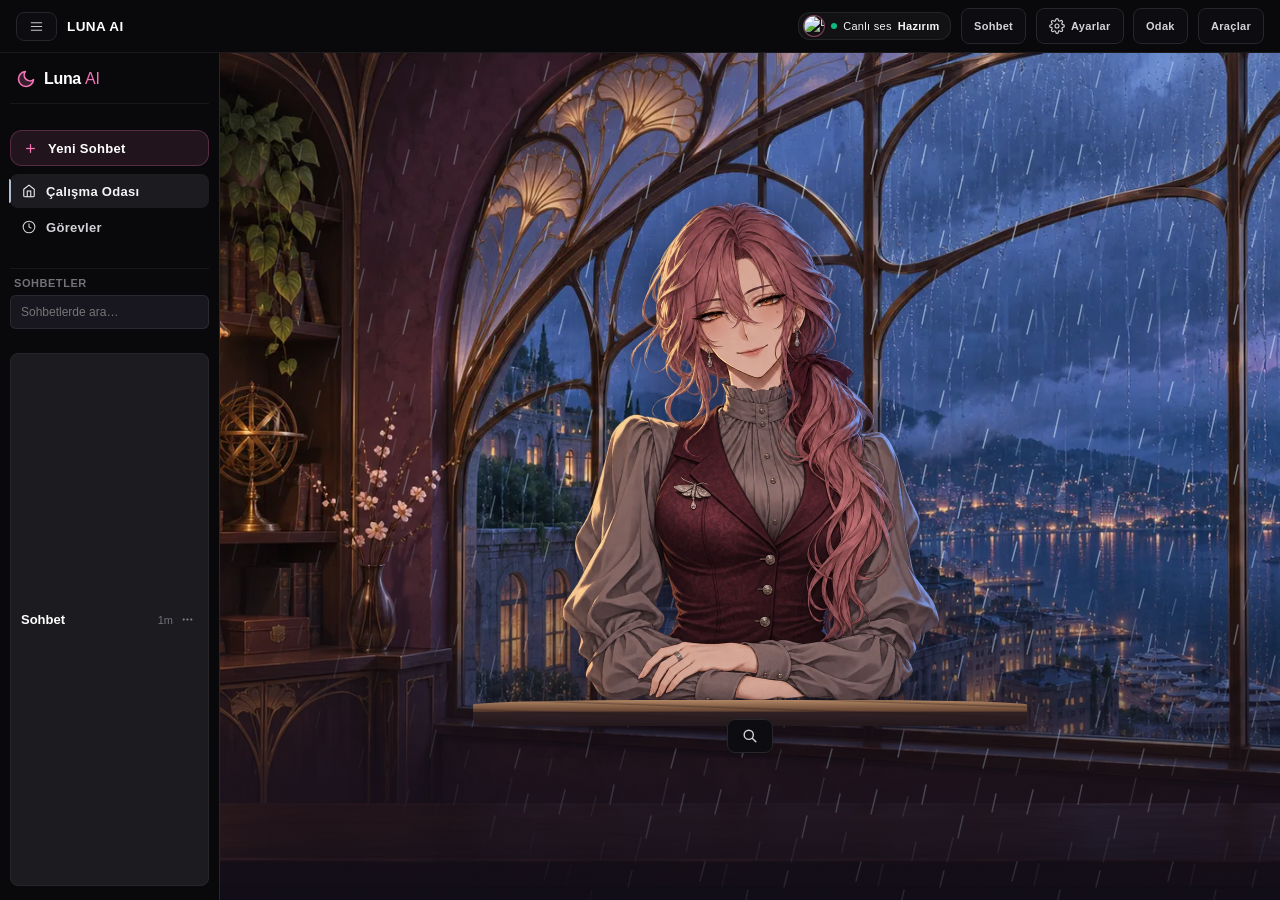
==== index.html @ c49a3a88 "feat(luna): initial commit with Study With Mommy glassmorphism, floating callbar and 2-column settin" ====
<!DOCTYPE html>
<html lang="tr">
<head>

  <!-- Anti-Bot & Private Local Work Protection -->
  <meta name="robots" content="noindex, nofollow, noarchive, nosnippet">
  <meta name="googlebot" content="noindex, nofollow, noarchive, nosnippet">
  <meta name="google" content="notranslate">

<meta charset="utf-8">
<meta name="viewport" content="width=device-width, initial-scale=1.0">
<title>LUNA AI</title>
<style>
  :root {
    --bg: #05080d;
    --bg-surface: #0a0f18;
    --card: rgba(12, 18, 28, 0.72);
    --border: rgba(56, 189, 248, 0.14);
    --border-glow: rgba(56, 189, 248, 0.45);
    --cyan: #22d3ee;
    --cyan-glow: rgba(34, 211, 238, 0.35);
    --electric: #2563eb;
    --purple: #a855f7;
    --purple-glow: rgba(168, 85, 247, 0.35);
    --pink: #f43f5e;
    --pink-glow: rgba(244, 63, 94, 0.4);
    --amber: #f59e0b;
    --emerald: #10b981;
    --txt: #f8fafc;
    --txt-muted: #cbd5e1;
    --dim: #94a3b8;

    /* ZERO CORE Global Motion Design System Tokens */
    --ease-out-expo: cubic-bezier(0.16, 1, 0.3, 1);
    --ease-out-quint: cubic-bezier(0.22, 1, 0.36, 1);
    --ease-in-out-sine: cubic-bezier(0.37, 0, 0.63, 1);
    --motion-hover: 180ms cubic-bezier(0.16, 1, 0.3, 1);
    --motion-press: 120ms cubic-bezier(0.22, 1, 0.36, 1);
    --motion-modal: 260ms cubic-bezier(0.16, 1, 0.3, 1);
    --motion-fade: 280ms cubic-bezier(0.22, 1, 0.36, 1);

    /* ZERO CORE Phase 15E: Premium Rounded Design Tokens */
    --radius-xs: 6px;
    --radius-sm: 8px;
    --radius-md: 12px;
    --radius-lg: 16px;
    --radius-xl: 20px;
    --radius-full: 9999px;
    --shadow-subtle: 0 2px 10px rgba(0, 0, 0, 0.4);
    --shadow-card: 0 8px 24px rgba(0, 0, 0, 0.45), inset 0 1px 0 rgba(255, 255, 255, 0.08);
    --shadow-card-hover: 0 12px 32px rgba(0, 0, 0, 0.6), 0 0 16px rgba(34, 211, 238, 0.15), inset 0 1px 0 rgba(255, 255, 255, 0.12);
    --shadow-modal: 0 20px 50px rgba(0, 0, 0, 0.8), 0 0 30px rgba(34, 211, 238, 0.18), inset 0 1px 0 rgba(255, 255, 255, 0.1);
    --border-glass: 1px solid rgba(255, 255, 255, 0.09);
    --border-glass-glow: 1px solid rgba(34, 211, 238, 0.35);
  }
  * { box-sizing: border-box; margin: 0; padding: 0; }
  body {
    background: #0a0a0b;
    color: #ededef;
    font-family: -apple-system, BlinkMacSystemFont, "Segoe UI", Roboto, "Helvetica Neue", sans-serif;
    -webkit-font-smoothing: antialiased;
    text-rendering: optimizeLegibility;
    min-height: 100vh;
    display: flex;
    flex-direction: column;
    overflow-x: hidden;
    background-image: 
      linear-gradient(to right, rgba(255, 255, 255, 0.025) 1px, transparent 1px),
      linear-gradient(to bottom, rgba(255, 255, 255, 0.025) 1px, transparent 1px);
    background-size: 32px 32px;
  }

  /* System Pulse Neon Bar (OpenJarvis Inspired) */
  #zeroSystemPulseBar {
    width: 100%;
    height: 3px;
    background: rgba(34, 211, 238, 0.15);
    position: relative;
    overflow: hidden;
    z-index: 105;
    transition: all 0.3s ease;
  }
  #zeroSystemPulseIndicator {
    position: absolute;
    top: 0;
    left: 0;
    width: 25%;
    height: 100%;
    background: linear-gradient(90deg, transparent, var(--cyan), transparent);
    box-shadow: 0 0 10px var(--cyan);
    animation: zeroPulseSweep 2.4s ease-in-out infinite;
    transition: all 0.3s;
  }
  #zeroSystemPulseBar.inferencing {
    background: rgba(168, 85, 247, 0.2);
  }
  #zeroSystemPulseBar.inferencing #zeroSystemPulseIndicator {
    width: 45%;
    background: linear-gradient(90deg, transparent, #ec4899, #8b5cf6, transparent);
    box-shadow: 0 0 16px #ec4899;
    animation: zeroPulseSweep 1.2s ease-in-out infinite;
  }
  #zeroSystemPulseBar.agent-active {
    background: rgba(16, 185, 129, 0.2);
  }
  #zeroSystemPulseBar.agent-active #zeroSystemPulseIndicator {
    width: 50%;
    background: linear-gradient(90deg, transparent, #10b981, #06b6d4, transparent);
    box-shadow: 0 0 16px #10b981;
    animation: zeroPulseSweep 1.0s ease-in-out infinite;
  }
  @keyframes zeroPulseSweep {
    0% { transform: translateX(-100%); }
    50% { transform: translateX(350%); }
    100% { transform: translateX(500%); }
  }

  /* OpenJarvis Streaming Dots Keyframes */
  @keyframes ojBounce {
    0%, 80%, 100% { transform: scale(0.6); opacity: 0.3; }
    40% { transform: scale(1.2); opacity: 1; }
  }
  @keyframes audioEqualizer {
    0%, 100% { height: 4px; }
    50% { height: 14px; }
  }

  /* Header */
  header {
    padding: 10px 20px;
    display: flex;
    justify-content: space-between;
    align-items: center;
    border-bottom: 1px solid rgba(34, 211, 238, 0.15);
    backdrop-filter: blur(20px);
    background: linear-gradient(180deg, rgba(8, 14, 26, 0.92) 0%, rgba(6, 10, 18, 0.85) 100%);
    box-shadow: 0 4px 24px rgba(0, 0, 0, 0.6), inset 0 -1px 0 rgba(34, 211, 238, 0.1);
    z-index: 100;
    position: relative;
  }
  header::after {
    content: '';
    position: absolute;
    bottom: -1px;
    left: 15%;
    width: 70%;
    height: 1px;
    background: linear-gradient(90deg, transparent, rgba(34, 211, 238, 0.6), rgba(168, 85, 247, 0.5), transparent);
    pointer-events: none;
  }
  .brand {
    display: flex;
    align-items: center;
    gap: 12px;
  }
  .brand-badge {
    width: 10px;
    height: 10px;
    border-radius: 50%;
    background: var(--cyan);
    box-shadow: 0 0 16px var(--cyan), 0 0 6px #fff;
    animation: hud-heartbeat 2s ease-in-out infinite;
  }
  .brand h1 {
    font-size: 15px;
    font-weight: 900;
    letter-spacing: 2px;
    text-transform: uppercase;
    background: linear-gradient(90deg, #38bdf8 0%, #22d3ee 50%, #c084fc 100%);
    -webkit-background-clip: text;
    -webkit-text-fill-color: transparent;
    text-shadow: 0 0 20px rgba(34, 211, 238, 0.3);
  }
  .header-telemetry {
    display: flex;
    align-items: center;
    gap: 12px;
    font-size: 11px;
    color: var(--dim);
    background: rgba(15, 23, 42, 0.5);
    border: 1px solid rgba(255, 255, 255, 0.06);
    padding: 4px 12px;
    border-radius: 8px;
    backdrop-filter: blur(12px);
  }
  .telemetry-item {
    display: flex;
    align-items: center;
    gap: 6px;
    position: relative;
  }
  .telemetry-item:not(:last-child)::after {
    content: '';
    display: inline-block;
    width: 1px;
    height: 12px;
    background: rgba(255, 255, 255, 0.12);
    margin-left: 10px;
  }
  .telemetry-dot {
    width: 6px;
    height: 6px;
    border-radius: 50%;
    background: var(--emerald);
    box-shadow: 0 0 8px var(--emerald);
  }
  .header-actions {
    display: flex;
    align-items: center;
    gap: 8px;
    flex-wrap: wrap;
    justify-content: flex-end;
  }
  #studyMommyModeBtn[aria-pressed="true"] {
    background: rgba(244, 114, 182, 0.2) !important;
    border-color: #f472b6 !important;
    box-shadow: 0 0 14px rgba(244, 114, 182, 0.28);
  }
  #gameModeToggleBtn[aria-pressed="true"] {
    background: rgba(16, 185, 129, 0.25) !important;
    border-color: var(--emerald) !important;
    box-shadow: 0 0 14px rgba(16, 185, 129, 0.3);
  }
  #chipStudyMommyBtn.quick-chip-secondary {
    opacity: 0.78;
  }
  #chipStudyMommyBtn.quick-chip-secondary:hover,
  #chipStudyMommyBtn.quick-chip-secondary:focus-visible {
    opacity: 1;
  }
  .btn-sm {
    background: rgba(15, 23, 42, 0.65);
    border: 1px solid rgba(34, 211, 238, 0.2);
    color: var(--txt);
    padding: 7px 12px;
    border-radius: 4px;
    cursor: pointer;
    font-size: 12px;
    display: flex;
    align-items: center;
    gap: 6px;
    transition: transform var(--motion-press), border-color var(--motion-hover), background var(--motion-hover), box-shadow var(--motion-hover);
    position: relative;
    user-select: none;
    will-change: transform, box-shadow;
  }
  .btn-sm:hover {
    background: rgba(34, 211, 238, 0.12);
    border-color: var(--cyan);
    box-shadow: 0 0 12px rgba(34, 211, 238, 0.25);
  }
  .btn-sm:active {
    transform: scale(0.96);
  }
  .btn-sm:focus-visible {
    outline: none;
    box-shadow: 0 0 0 2px var(--cyan), 0 0 16px rgba(34, 211, 238, 0.4);
  }

  /* ZERO OS 3-Column Studio Workspace */
  .zero-studio-layout {
    display: flex;
    flex: 1;
    min-height: calc(100vh - 65px);
    width: 100%;
    overflow: hidden;
    position: relative;
    z-index: 10;
  }

  /* Left Sidebar — Sci-Fi Cybernetic Studio Navigation */
  .zero-sidebar {
    width: 240px;
    background: linear-gradient(180deg, rgba(8, 14, 26, 0.96) 0%, rgba(5, 9, 17, 0.98) 100%);
    border-right: 1px solid rgba(34, 211, 238, 0.14);
    display: flex;
    flex-direction: column;
    padding: 16px 12px;
    gap: 16px;
    backdrop-filter: blur(24px);
    z-index: 9999;
    position: relative;
    overflow-y: auto;
    flex-shrink: 0;
    pointer-events: auto !important;
    box-shadow: 4px 0 28px rgba(0, 0, 0, 0.7);
  }
  .zero-sidebar::before {
    content: '';
    position: absolute;
    top: 0;
    right: -1px;
    width: 1px;
    height: 45%;
    background: linear-gradient(180deg, rgba(34, 211, 238, 0.6), transparent);
    pointer-events: none;
  }
  .zero-sidebar * {
    pointer-events: auto !important;
  }
  .sidebar-section-title {
    font-size: 10px;
    font-weight: 800;
    letter-spacing: 1.8px;
    text-transform: uppercase;
    color: var(--dim);
    padding: 0 10px;
    margin-bottom: 4px;
    display: flex;
    align-items: center;
    gap: 6px;
  }
  .sidebar-section-title::after {
    content: '';
    flex: 1;
    height: 1px;
    background: rgba(255, 255, 255, 0.06);
  }
  .sidebar-nav-group {
    display: flex;
    flex-direction: column;
    gap: 4px;
  }
  .sidebar-item {
    display: flex;
    align-items: center;
    gap: 10px;
    padding: 9px 12px;
    border-radius: 6px;
    background: transparent;
    border: 1px solid transparent;
    color: #94a3b8;
    font-size: 12px;
    font-weight: 600;
    cursor: pointer;
    transition: all 0.22s var(--ease-out-expo);
    text-align: left;
    width: 100%;
    position: relative;
    user-select: none;
  }
  .sidebar-item:hover {
    background: rgba(34, 211, 238, 0.06);
    border-color: rgba(34, 211, 238, 0.2);
    color: #f1f5f9;
    transform: translateX(3px);
  }
  .sidebar-item.active {
    background: linear-gradient(90deg, rgba(34, 211, 238, 0.16) 0%, rgba(34, 211, 238, 0.04) 100%);
    border-color: rgba(34, 211, 238, 0.35);
    color: var(--cyan);
    font-weight: 700;
    box-shadow: inset 0 0 12px rgba(34, 211, 238, 0.1), 0 0 16px rgba(34, 211, 238, 0.08);
  }
  .sidebar-item.active::before {
    content: '';
    position: absolute;
    left: -1px;
    top: 15%;
    bottom: 15%;
    width: 3px;
    border-radius: 0 3px 3px 0;
    background: var(--cyan);
    box-shadow: 0 0 12px var(--cyan);
  }
  .sidebar-item .item-icon {
    font-size: 14px;
    width: 20px;
    display: flex;
    align-items: center;
    justify-content: center;
    color: inherit;
    filter: drop-shadow(0 0 4px currentColor);
  }
  .sidebar-badge {
    margin-left: auto;
    font-size: 10px;
    padding: 2px 6px;
    border-radius: 4px;
    font-weight: 700;
  }

  /* Center Stage Studio */
  .zero-main-stage {
    flex: 1;
    display: flex;
    flex-direction: column;
    overflow-y: auto;
    position: relative;
    background: radial-gradient(circle at 50% 30%, rgba(56, 189, 248, 0.04) 0%, transparent 60%);
  }

  /* Right Telemetry Bar */
  .zero-telemetry-bar {
    width: 260px;
    background: rgba(8, 13, 23, 0.95);
    border-left: 1px solid rgba(255, 255, 255, 0.08);
    display: flex;
    flex-direction: column;
    padding: 16px;
    gap: 16px;
    backdrop-filter: blur(20px);
    z-index: 80;
    overflow-y: auto;
    flex-shrink: 0;
  }

  /* OpenJarvis 3-Column Workspace Layout */
  .workspace-grid {
    flex: 1;
    display: flex;
    flex-direction: row;
    align-items: stretch;
    justify-content: space-between;
    padding: 0;
    max-width: 100%;
    margin: 0;
    width: 100%;
    position: relative;
    overflow: hidden;
  }

  /* OpenJarvis Side Panel (System, Tasks, Radar) */
  .panel.cockpit-side-panel {
    display: flex;
    flex-direction: column;
    width: 290px;
    min-width: 290px;
    background: #0a0a0b;
    border-left: 1px solid rgba(255, 255, 255, 0.08);
    border-radius: 0;
    padding: 14px;
    height: 100%;
    overflow-y: auto;
    flex-shrink: 0;
  }

  /* Side Panels */
  .panel {
    background: var(--card);
    border: 1px solid var(--border);
    border-radius: 14px;
    padding: 16px;
    backdrop-filter: blur(12px);
    display: flex;
    flex-direction: column;
    gap: 14px;
    font-size: 13px;
  }
  .panel-title {
    font-size: 11px;
    font-weight: 700;
    text-transform: uppercase;
    letter-spacing: 1.5px;
    color: var(--cyan);
    display: flex;
    align-items: center;
    justify-content: space-between;
    border-bottom: 1px solid rgba(255, 255, 255, 0.08);
    padding-bottom: 8px;
  }
  .task-item {
    display: flex;
    align-items: center;
    justify-content: space-between;
    padding: 8px 10px;
    background: rgba(255, 255, 255, 0.03);
    border-radius: 6px;
    border-left: 3px solid var(--border);
  }
  .task-item.done {
    border-left-color: var(--emerald);
    color: #64748b;
  }
  .task-item.active {
    border-left-color: var(--cyan);
    background: rgba(56, 189, 248, 0.08);
    color: var(--cyan);
    font-weight: 600;
  }
  .filter-chip {
    background: rgba(255, 255, 255, 0.04);
    border: 1px solid rgba(255, 255, 255, 0.08);
    color: #94a3b8;
    padding: 3px 7px;
    border-radius: 4px;
    font-size: 10px;
    cursor: pointer;
    transition: all 0.15s ease;
  }
  .filter-chip:hover {
    background: rgba(255, 255, 255, 0.08);
    color: #fff;
  }
  .filter-chip.active {
    background: rgba(56, 189, 248, 0.15);
    border-color: rgba(56, 189, 248, 0.4);
    color: var(--cyan);
    font-weight: 600;
  }

  /* Center Stage */
  .center-stage {
    display: flex;
    flex-direction: column;
    align-items: center;
    justify-content: center;
    position: relative;
    width: 100%;
    min-height: 520px;
  }


  /* Study With Mommy / Luna Reactive Anime Girl Avatar */
  .anime-avatar-box {
    position: absolute;
    width: 420px;
    height: 420px;
    display: none;
    align-items: center;
    justify-content: center;
    z-index: 5;
    pointer-events: auto;
    cursor: pointer;
    transition: all 0.3s cubic-bezier(0.16, 1, 0.3, 1);
  }
  .anime-avatar-box.active {
    display: flex;
  }
  
  @keyframes avatarBreathe {
    0%, 100% { transform: translateY(0px) scale(1); }
    50% { transform: translateY(-6px) scale(1.015); }
  }
  .avatar-stage-wrap {
    animation: avatarBreathe 3.6s ease-in-out infinite;
  }

  .avatar-stage-wrap {
    position: relative;
    width: 380px;
    height: 380px;
    display: flex;
    align-items: center;
    justify-content: center;
  }
  .avatar-halo-ring {
    position: absolute;
    width: 320px;
    height: 320px;
    border-radius: 50%;
    border: 2px dashed rgba(244, 114, 182, 0.4);
    box-shadow: 0 0 35px rgba(244, 114, 182, 0.25), inset 0 0 25px rgba(244, 114, 182, 0.15);
    animation: hud-reticle 24s linear infinite;
    pointer-events: none;
  }
  .avatar-halo-ring.speaking {
    border-color: #f472b6;
    box-shadow: 0 0 50px rgba(244, 114, 182, 0.5), inset 0 0 35px rgba(244, 114, 182, 0.3);
    animation: hud-reticle 8s linear infinite;
  }
  .avatar-halo-ring.listening {
    border-color: var(--cyan);
    box-shadow: 0 0 45px rgba(34, 211, 238, 0.45);
    animation: hud-reticle 12s linear infinite;
  }
  .avatar-svg-canvas {
    width: 100%;
    height: 100%;
    filter: drop-shadow(0 12px 30px rgba(0, 0, 0, 0.7));
    transition: transform 0.25s ease;
  }
  .avatar-svg-canvas:hover {
    transform: scale(1.03);
  }
  .avatar-mood-badge {
    position: absolute;
    bottom: 12px;
    padding: 4px 12px;
    border-radius: 20px;
    background: rgba(11, 17, 24, 0.85);
    border: 1px solid rgba(244, 114, 182, 0.35);
    color: #f472b6;
    font-size: 10px;
    font-weight: 800;
    letter-spacing: 1px;
    text-transform: uppercase;
    backdrop-filter: blur(8px);
    box-shadow: 0 4px 16px rgba(0,0,0,0.6);
  }
  .orb-view-toggle-btn {
    position: absolute;
    top: 6px;
    right: 12px;
    z-index: 15;
    background: rgba(15, 23, 42, 0.75);
    border: 1px solid rgba(255, 255, 255, 0.15);
    color: #cbd5e1;
    font-size: 11px;
    font-weight: 700;
    padding: 4px 10px;
    border-radius: 6px;
    cursor: pointer;
    backdrop-filter: blur(8px);
    display: flex;
    align-items: center;
    gap: 6px;
    transition: all 0.2s;
  }
  .orb-view-toggle-btn:hover {
    background: rgba(244, 114, 182, 0.15);
    border-color: #f472b6;
    color: #fff;
  }
  /* Slide / Soru Bırakma Dropzone */
  #slideDropZone {
    display: none;
    position: absolute;
    inset: 10px;
    background: rgba(8, 14, 26, 0.94);
    border: 2px dashed #f472b6;
    border-radius: 12px;
    z-index: 50;
    align-items: center;
    justify-content: center;
    flex-direction: column;
    gap: 8px;
    color: #f472b6;
    font-size: 13px;
    font-weight: 700;
    backdrop-filter: blur(12px);
    animation: fadeIn 0.2s ease;
  }

  /* AI Orb Canvas — Sci-Fi Holographic Reactor Core */
  .orb-box {
    position: relative;
    width: 500px;
    height: 500px;
    display: flex;
    align-items: center;
    justify-content: center;
    margin: -10px 0 10px 0;
  }
  #orbCanvas {
    position: absolute;
    width: 100%;
    height: 100%;
    filter: drop-shadow(0 0 45px var(--cyan-glow));
    cursor: pointer;
    transition: filter 0.3s ease;
  }
  #orbCanvas:hover {
    filter: drop-shadow(0 0 65px var(--cyan-glow));
  }
  .orb-center-hud {
    position: relative;
    z-index: 10;
    text-align: center;
    pointer-events: none;
    display: flex;
    flex-direction: column;
    align-items: center;
  }
  .orb-status-chip {
    display: inline-flex;
    align-items: center;
    gap: 6px;
    padding: 4px 12px;
    border-radius: 20px;
    background: rgba(10, 15, 24, 0.85);
    border: 1px solid rgba(56, 189, 248, 0.22);
    box-shadow: 0 4px 16px rgba(0, 0, 0, 0.5);
    margin-bottom: 4px;
    backdrop-filter: blur(8px);
    transition: all 0.3s ease;
  }
  .orb-status-dot {
    width: 6px;
    height: 6px;
    border-radius: 50%;
    background: var(--cyan);
    box-shadow: 0 0 10px var(--cyan);
    transition: all 0.3s ease;
  }
  .orb-state {
    font-size: 10px;
    font-weight: 700;
    letter-spacing: 2px;
    text-transform: uppercase;
    color: var(--cyan);
    transition: all 0.3s ease;
  }
  .orb-name {
    font-size: 17px;
    font-weight: 800;
    letter-spacing: 2px;
    color: #f8fafc;
    text-shadow: 0 0 16px rgba(255, 255, 255, 0.3);
  }

  /* Live Pomodoro Counter */
  #timerHUD {
    display: none;
    margin-top: 15px;
    background: rgba(56, 189, 248, 0.08);
    border: 1px solid var(--border-glow);
    border-radius: 12px;
    padding: 8px 24px;
    text-align: center;
  }
  #timerLabel {
    font-size: 10px;
    letter-spacing: 2px;
    color: var(--cyan);
    text-transform: uppercase;
  }
  #timerVal {
    font-size: 32px;
    font-weight: 800;
    font-variant-numeric: tabular-nums;
    color: #e0f2fe;
    text-shadow: 0 0 10px var(--cyan-glow);
  }

  /* Controls Dock */
  .controls-dock {
    margin-top: 24px;
    display: flex;
    align-items: center;
    gap: 16px;
    z-index: 20;
  }
  /* Controls Dock & Cybernetic Voice Orb Trigger */
  .controls-dock {
    margin-top: 20px;
    display: flex;
    align-items: center;
    gap: 16px;
    z-index: 20;
    position: relative;
  }
  .dock-btn {
    width: 68px;
    height: 68px;
    border-radius: 50%;
    background: radial-gradient(circle, rgba(34, 211, 238, 0.15) 0%, rgba(10, 15, 25, 0.85) 75%);
    border: 2px solid rgba(34, 211, 238, 0.4);
    color: var(--cyan);
    font-size: 26px;
    cursor: pointer;
    display: flex;
    align-items: center;
    justify-content: center;
    transition: all 0.28s var(--ease-out-expo);
    box-shadow: 0 0 25px rgba(34, 211, 238, 0.25), inset 0 0 15px rgba(34, 211, 238, 0.15);
    position: relative;
  }
  .dock-btn::before {
    content: '';
    position: absolute;
    inset: -6px;
    border-radius: 50%;
    border: 1px dashed rgba(34, 211, 238, 0.35);
    animation: hud-reticle 8s linear infinite;
  }
  .dock-btn:hover {
    transform: scale(1.08);
    border-color: var(--cyan);
    box-shadow: 0 0 35px var(--cyan-glow), inset 0 0 20px rgba(34, 211, 238, 0.3);
    color: #ffffff;
  }
  .dock-btn.active {
    background: radial-gradient(circle, rgba(34, 211, 238, 0.35) 0%, rgba(10, 15, 25, 0.95) 70%);
    border-color: var(--cyan);
    color: #ffffff;
    box-shadow: 0 0 40px var(--cyan), inset 0 0 25px var(--cyan);
    animation: orb-pulse 1.2s infinite ease-in-out;
  }
  .dock-btn.speaking {
    background: radial-gradient(circle, rgba(244, 63, 94, 0.35) 0%, rgba(10, 15, 25, 0.95) 70%);
    border-color: var(--pink);
    color: var(--pink);
    box-shadow: 0 0 40px var(--pink-glow), inset 0 0 25px var(--pink-glow);
  }
  @keyframes orb-pulse {
    0% { transform: scale(1); }
    50% { transform: scale(1.08); }
    100% { transform: scale(1); }
  }

  /* Interrupt / Söz Kes Butonu */
  .interrupt-btn {
    background: rgba(244, 63, 94, 0.15);
    border: 1px solid var(--pink);
    color: #fecdd3;
    padding: 10px 16px;
    border-radius: 10px;
    font-size: 13px;
    font-weight: 700;
    cursor: pointer;
    display: none;
    align-items: center;
    gap: 6px;
    transition: all 0.2s;
  }
  .interrupt-btn.visible { display: flex; }
  .interrupt-btn:hover {
    background: rgba(244, 63, 94, 0.3);
  }

  /* Webcam Vision Viewport */
  .vision-box {
    display: none;
    width: 260px;
    height: 180px;
    border-radius: 12px;
    overflow: hidden;
    position: relative;
    border: 1px solid var(--cyan);
    box-shadow: 0 0 20px rgba(56, 189, 248, 0.2);
    margin-top: 15px;
    background: #000;
  }
  .vision-box.active { display: block; }
  #webcamVideo {
    width: 100%;
    height: 100%;
    object-fit: cover;
  }
  .vision-overlay {
    position: absolute;
    top: 0; left: 0; width: 100%; height: 100%;
    pointer-events: none;
    background: repeating-linear-gradient(0deg, rgba(56, 189, 248, 0.05) 0px, transparent 2px, transparent 4px);
    display: flex;
    flex-direction: column;
    justify-content: space-between;
    padding: 8px;
    font-size: 10px;
    color: var(--cyan);
    font-family: monospace;
  }

  /* Transcript & Chat Bar */
  .chat-panel {
    width: 100%;
    max-width: 600px;
    margin-top: 20px;
    display: flex;
    flex-direction: column;
    gap: 10px;
  }
  .transcript-box {
    background: var(--card);
    border: 1px solid rgba(255, 255, 255, 0.08);
    border-radius: 12px;
    padding: 14px;
    max-height: 160px;
    overflow-y: auto;
    display: flex;
    flex-direction: column;
    gap: 8px;
  }
  .msg-bubble {
    padding: 8px 12px;
    border-radius: 8px;
    font-size: 13px;
    line-height: 1.4;
    max-width: 85%;
  }
  .msg-bubble.user {
    align-self: flex-end;
    background: rgba(56, 189, 248, 0.15);
    border: 1px solid rgba(56, 189, 248, 0.3);
    color: #e0f2fe;
  }
  .msg-bubble.assistant {
    align-self: flex-start;
    background: rgba(168, 85, 247, 0.15);
    border: 1px solid rgba(168, 85, 247, 0.3);
    color: #f3e8ff;
  }

  /* Quick action prompt bar */
  .prompt-bar {
    display: flex;
    gap: 8px;
  }
  .prompt-bar input {
    flex: 1;
    background: rgba(18, 24, 34, 0.85);
    border: 1px solid rgba(255, 255, 255, 0.12);
    color: var(--txt);
    padding: 10px 14px;
    border-radius: 8px;
    font-size: 13px;
    outline: none;
  }
  .prompt-bar input:focus { border-color: var(--cyan); }
  .prompt-bar button {
    background: var(--cyan);
    color: #06090e;
    border: none;
    font-weight: 700;
    padding: 0 16px;
    border-radius: 8px;
    cursor: pointer;
  }

  /* Modal */
  .modal-overlay {
    position: fixed;
    top: 0; left: 0; width: 100%; height: 100%;
    background: rgba(4, 7, 14, 0.82);
    backdrop-filter: blur(14px);
    display: none;
    pointer-events: none;
    align-items: center;
    justify-content: center;
    z-index: 1000;
    opacity: 0;
    transition: opacity var(--motion-modal);
  }
  .modal-overlay.open {
    display: flex;
    pointer-events: auto;
    opacity: 1;
  }
  .modal {
    background: rgba(11, 18, 30, 0.95);
    border: 1px solid rgba(34, 211, 238, 0.35);
    width: 90%;
    max-width: 520px;
    border-radius: 4px;
    padding: 24px;
    box-shadow: 0 25px 60px rgba(0, 0, 0, 0.85), 0 0 30px rgba(34, 211, 238, 0.15);
    transform: scale(0.95);
    transition: transform var(--motion-modal);
    position: relative;
  }
  .modal-overlay.open .modal {
    transform: scale(1);
  }
  .modal-header {
    display: flex;
    justify-content: space-between;
    align-items: center;
    margin-bottom: 20px;
  }
  .modal-header h2 { font-size: 17px; color: var(--cyan); }
  .modal-close {
    background: none; border: none; color: var(--dim); font-size: 20px; cursor: pointer;
  }
  .f-group { margin-bottom: 14px; }
  .f-group label {
    display: block; font-size: 11px; font-weight: 700; text-transform: uppercase; color: var(--dim); margin-bottom: 5px;
  }
  .f-group input, .f-group select {
    width: 100%; background: rgba(255, 255, 255, 0.05); border: 1px solid rgba(255, 255, 255, 0.12); color: var(--txt); padding: 9px 12px; border-radius: 8px; font-size: 13px; outline: none;
  }
  .f-group input:focus, .f-group select:focus { border-color: var(--cyan); }
  .save-btn {
    width: 100%; background: var(--cyan); color: #06090e; border: none; padding: 12px; border-radius: 8px; font-weight: 700; cursor: pointer; margin-top: 10px;
  }

  /* Navigation Tabs & Modern Views */
  .sub-nav {
    display: flex;
    align-items: center;
    justify-content: space-between;
    padding: 10px 24px;
    background: rgba(10, 15, 25, 0.92);
    border-bottom: 1px solid rgba(34, 211, 238, 0.18);
    box-shadow: 0 4px 20px rgba(0, 0, 0, 0.4);
    backdrop-filter: blur(16px);
    z-index: 90;
  }
  .nav-tabs {
    display: flex;
    align-items: center;
    gap: 8px;
    position: relative;
    flex-wrap: wrap;
  }
  .nav-group-separator {
    width: 1px;
    height: 22px;
    background: linear-gradient(180deg, transparent, rgba(34, 211, 238, 0.4), transparent);
    margin: 0 6px;
  }
  .nav-tab {
    background: rgba(15, 23, 42, 0.75);
    border: 1px solid rgba(255, 255, 255, 0.12);
    color: var(--txt-muted);
    padding: 8px 14px;
    border-radius: 6px;
    font-size: 12px;
    font-weight: 600;
    cursor: pointer;
    transition: all 0.22s var(--ease-out-expo);
    position: relative;
    user-select: none;
    will-change: transform, box-shadow;
    display: inline-flex;
    align-items: center;
    gap: 6px;
    letter-spacing: 0.3px;
    box-shadow: 0 2px 8px rgba(0, 0, 0, 0.3);
  }
  .nav-tab:hover {
    color: #ffffff;
    background: rgba(34, 211, 238, 0.14);
    border-color: var(--cyan);
    box-shadow: 0 0 14px rgba(34, 211, 238, 0.3);
    transform: translateY(-2px);
  }
  .nav-tab:active {
    transform: scale(0.96);
  }
  .nav-tab.active {
    background: rgba(34, 211, 238, 0.22);
    border-color: var(--cyan);
    color: #ffffff;
    box-shadow: 0 0 20px rgba(34, 211, 238, 0.5);
    font-weight: 800;
  }
  .nav-tab.active::after {
    content: '';
    position: absolute;
    bottom: -3px;
    left: 8%;
    width: 84%;
    height: 3px;
    background: var(--cyan);
    box-shadow: 0 0 10px var(--cyan);
    border-radius: 2px;
  }

  /* Akıcı Görünüm Değişimi (Smooth View Transitions) */
  .workspace-grid, .full-view {
    animation: viewFadeIn var(--motion-fade) var(--ease-out-expo);
  }
  @keyframes viewFadeIn {
    from {
      opacity: 0;
      transform: translateY(6px);
    }
    to {
      opacity: 1;
      transform: translateY(0);
    }
  }
  .full-view {
    flex: 1;
    max-width: 1440px;
    margin: 0 auto;
    width: 100%;
    padding: 20px 24px;
    display: flex;
    flex-direction: column;
    gap: 16px;
  }
  .view-grid-2 {
    display: grid;
    grid-template-columns: 1fr 1fr;
    gap: 16px;
  }
  .view-grid-3 {
    display: grid;
    grid-template-columns: 1fr 1fr 1fr;
    gap: 16px;
  }
  .view-card {
    background: var(--card);
    border: 1px solid var(--border);
    border-radius: 4px;
    padding: 18px;
    backdrop-filter: blur(16px);
    transition: transform var(--motion-hover), border-color var(--motion-hover), box-shadow var(--motion-hover);
    position: relative;
  }
  .view-card:hover {
    border-color: rgba(34, 211, 238, 0.45);
    box-shadow: inset 0 0 15px rgba(34, 211, 238, 0.08), 0 8px 24px rgba(0, 0, 0, 0.4);
    transform: translateY(-2px);
  }
  .view-card-title {
    font-size: 13px;
    font-weight: 700;
    letter-spacing: 1px;
    text-transform: uppercase;
    color: var(--cyan);
    margin-bottom: 14px;
    display: flex;
    justify-content: space-between;
    align-items: center;
  }
  .meter-bar {
    width: 100%;
    height: 8px;
    background: rgba(255, 255, 255, 0.08);
    border-radius: 4px;
    overflow: hidden;
    margin-top: 6px;
  }
  .meter-fill {
    height: 100%;
    background: linear-gradient(90deg, var(--cyan), var(--purple));
    border-radius: 4px;
    transition: width 0.4s ease;
  }
  .palette-box {
    background: rgba(11, 17, 28, 0.95);
    border: 1px solid rgba(34, 211, 238, 0.35);
    border-radius: 4px;
    width: 90%;
    max-width: 580px;
    box-shadow: 0 25px 60px rgba(0,0,0,0.9), 0 0 35px rgba(34, 211, 238, 0.15);
    overflow: hidden;
    transform: scale(0.96);
    transition: transform var(--motion-modal);
  }
  .modal-overlay.open .palette-box {
    transform: scale(1);
  }
  .palette-search {
    padding: 16px 20px;
    display: flex;
    align-items: center;
    gap: 12px;
    border-bottom: 1px solid rgba(34, 211, 238, 0.15);
    background: rgba(15, 23, 42, 0.4);
  }
  .palette-search input {
    flex: 1;
    background: none;
    border: none;
    outline: none;
    font-size: 14px;
    letter-spacing: 0.5px;
    color: #fff;
  }
  .palette-items {
    max-height: 380px;
    overflow-y: auto;
    padding: 8px;
    display: flex;
    flex-direction: column;
    gap: 4px;
  }
  .palette-item {
    display: flex;
    align-items: center;
    justify-content: space-between;
    padding: 10px 14px;
    border-radius: 8px;
    font-size: 13px;
    cursor: pointer;
    transition: background 0.15s;
    color: var(--txt);
  }
  .palette-item:hover, .palette-item.selected {
    background: rgba(56, 189, 248, 0.12);
    border: 1px solid rgba(56, 189, 248, 0.3);
  }
  .palette-badge {
    font-size: 10px;
    padding: 2px 6px;
    border-radius: 4px;
    background: rgba(255, 255, 255, 0.06);
    color: var(--dim);
  }

  /* ==========================================================================
     ZERO OS — ACCIO JARVIS STYLE CYBERNETIC MODEL SELECTOR MODAL
     ========================================================================== */
  .zero-model-modal-box {
    background: #0d1117;
    border: 1px solid rgba(34, 211, 238, 0.22);
    width: 92%;
    max-width: 390px;
    border-radius: 12px;
    padding: 16px;
    box-shadow: 0 24px 60px rgba(0, 0, 0, 0.9), 0 0 25px rgba(34, 211, 238, 0.12);
    display: flex;
    flex-direction: column;
    gap: 10px;
    backdrop-filter: blur(20px);
    transform: scale(0.96);
    transition: transform var(--motion-modal);
  }
  .modal-overlay.open .zero-model-modal-box {
    transform: scale(1);
  }
  .zero-model-card {
    background: rgba(18, 24, 38, 0.7);
    border: 1px solid rgba(255, 255, 255, 0.06);
    border-radius: 8px;
    padding: 10px 14px;
    display: flex;
    justify-content: space-between;
    align-items: center;
    cursor: pointer;
    transition: all 0.18s var(--ease-out-expo);
    user-select: none;
    position: relative;
  }
  .zero-model-card:hover:not(.locked) {
    background: rgba(34, 211, 238, 0.08);
    border-color: rgba(34, 211, 238, 0.4);
    box-shadow: 0 0 14px rgba(34, 211, 238, 0.2);
    transform: translateX(2px);
  }
  .zero-model-card.active {
    background: rgba(34, 211, 238, 0.14) !important;
    border-color: var(--cyan) !important;
    box-shadow: 0 0 18px rgba(34, 211, 238, 0.3) !important;
  }
  .zero-model-card.locked {
    opacity: 0.5;
    cursor: not-allowed;
    background: rgba(15, 20, 30, 0.4);
    border-color: rgba(255, 255, 255, 0.04);
  }
  .zero-model-card.locked:hover {
    border-color: rgba(244, 63, 94, 0.3);
    background: rgba(244, 63, 94, 0.04);
  }
  .zero-model-card.offline {
    opacity: 0.65;
    background: rgba(30, 15, 20, 0.4);
    border-color: rgba(244, 63, 94, 0.2);
  }
  .zero-model-status-chip {
    font-size: 10px;
    font-weight: 800;
    letter-spacing: 0.6px;
    padding: 2px 7px;
    border-radius: 4px;
    display: inline-flex;
    align-items: center;
    gap: 4px;
  }
  .zero-model-status-chip.online {
    background: rgba(16, 185, 129, 0.15);
    border: 1px solid rgba(16, 185, 129, 0.4);
    color: #34d399;
  }
  .zero-model-status-chip.online::before {
    content: '';
    width: 5px;
    height: 5px;
    border-radius: 50%;
    background: #10b981;
    box-shadow: 0 0 6px #10b981;
    display: inline-block;
  }
  .zero-model-status-chip.offline {
    background: rgba(244, 63, 94, 0.15);
    border: 1px solid rgba(244, 63, 94, 0.4);
    color: #fb7185;
  }
  .zero-model-status-chip.offline::before {
    content: '';
    width: 5px;
    height: 5px;
    border-radius: 50%;
    background: #f43f5e;
    display: inline-block;
  }
  .zero-model-status-chip.locked {
    background: rgba(255, 255, 255, 0.06);
    border: 1px solid rgba(255, 255, 255, 0.12);
    color: var(--dim);
  }
  .zero-model-badge-locked {
    background: rgba(255, 255, 255, 0.06);
    border: 1px solid rgba(255, 255, 255, 0.1);
    color: var(--dim);
    font-size: 10px;
    font-weight: 700;
    letter-spacing: 0.8px;
    padding: 2px 7px;
    border-radius: 4px;
  }
  .zero-model-badge-free {
    background: #10b981;
    color: #041a11;
    font-weight: 800;
    font-size: 10px;
    padding: 2px 8px;
    border-radius: 4px;
    letter-spacing: 0.5px;
  }
  .zero-model-badge-default {
    color: #10b981;
    font-size: 11px;
    font-weight: 700;
  }
  .zero-model-rate {
    color: var(--dim);
    font-size: 11px;
    font-family: monospace;
    font-weight: 600;
  }

  /* ==========================================================================
     ZERO OS — SUBJECT SHINJI CYBERNETIC HUD STYLES & MOTION DESIGN SYSTEM
     ========================================================================== */
  .panel {
    background: rgba(8, 14, 26, 0.75) !important;
    border: 1px solid rgba(34, 211, 238, 0.22) !important;
    box-shadow: inset 0 0 15px rgba(34, 211, 238, 0.05), 0 8px 32px rgba(0, 0, 0, 0.5) !important;
    backdrop-filter: blur(12px) !important;
    border-radius: 4px !important;
    position: relative;
    overflow: hidden;
    transition: transform var(--motion-hover), border-color var(--motion-hover), box-shadow var(--motion-hover) !important;
    will-change: transform, box-shadow;
    transform-style: preserve-3d;
  }
  .panel::before {
    content: '';
    position: absolute;
    top: -1px; left: -1px; width: 8px; height: 8px;
    border-top: 2px solid var(--cyan);
    border-left: 2px solid var(--cyan);
    pointer-events: none;
    z-index: 2;
  }
  .panel::after {
    content: '';
    position: absolute;
    bottom: -1px; right: -1px; width: 8px; height: 8px;
    border-bottom: 2px solid var(--cyan);
    border-right: 2px solid var(--cyan);
    pointer-events: none;
    z-index: 2;
  }
  /* Holographic Scanning Line on Hover */
  .panel-scan-beam {
    position: absolute;
    top: 0;
    left: -100%;
    width: 60%;
    height: 100%;
    background: linear-gradient(90deg, transparent, rgba(34, 211, 238, 0.12), rgba(34, 211, 238, 0.25), transparent);
    pointer-events: none;
    z-index: 1;
    transform: skewX(-20deg);
  }
  .panel:hover .panel-scan-beam {
    animation: holoScan 0.85s var(--ease-out-expo) forwards;
  }
  @keyframes holoScan {
    0% { left: -100%; }
    100% { left: 200%; }
  }
  .panel:hover {
    border-color: rgba(34, 211, 238, 0.55) !important;
    box-shadow: inset 0 0 20px rgba(34, 211, 238, 0.12), 0 12px 28px rgba(0, 0, 0, 0.6), 0 0 24px rgba(34, 211, 238, 0.2) !important;
  }

  /* Ambient Canvas Backdrop */
  #ambientGridCanvas {
    position: fixed;
    top: 0;
    left: 0;
    width: 100vw;
    height: 100vh;
    pointer-events: none;
    z-index: 0;
    opacity: 0.65;
  }

  /* Kademeli (Staggered) İlk Açılış Animasyonu */
  @keyframes cardEntrance {
    0% {
      opacity: 0;
      transform: translateY(14px) scale(0.99);
    }
    100% {
      opacity: 1;
      transform: translateY(0) scale(1);
    }
  }

  .workspace-grid > * {
    animation: cardEntrance 0.5s var(--ease-out-expo) backwards;
  }
  .workspace-grid > *:nth-child(1) { animation-delay: 0.05s; }
  .workspace-grid > *:nth-child(2) { animation-delay: 0.12s; }
  .workspace-grid > *:nth-child(3) { animation-delay: 0.18s; }

  @media (prefers-reduced-motion: reduce) {
    *, ::before, ::after {
      animation-duration: 0.01ms !important;
      animation-iteration-count: 1 !important;
      transition-duration: 0.01ms !important;
    }
    #ambientGridCanvas { display: none; }
  }

  /* ==============================================================================
     PHASE 15E: PREMIUM ROUNDED UI DESIGN SYSTEM
     Ultra-lightweight CSS enhancements (0 dependencies, 100% theme-compatible)
     ============================================================================== */
  .panel, 
  .transcript-box,
  #agentHudCard,
  .modal-content,
  .command-palette {
    border-radius: var(--radius-lg) !important;
    border: var(--border-glass) !important;
    box-shadow: var(--shadow-card);
    transition: box-shadow var(--motion-hover), border-color var(--motion-hover), transform var(--motion-hover);
  }
  
  .panel:hover,
  #agentHudCard:hover {
    border-color: rgba(34, 211, 238, 0.28) !important;
    box-shadow: var(--shadow-card-hover);
  }

  .zero-sidebar {
    border-radius: 0 var(--radius-xl) var(--radius-xl) 0 !important;
  }
  .zero-telemetry-bar {
    border-radius: var(--radius-xl) 0 0 var(--radius-xl) !important;
  }

  /* Phase 15E: Premium Rounded Buttons */
  .btn-sm,
  button,
  .save-btn,
  #sendBtn,
  #agentSubmitBtn,
  #tgSimBtn,
  #addMemoryBtn {
    border-radius: var(--radius-md) !important;
    font-weight: 600;
    letter-spacing: 0.3px;
    border: 1px solid rgba(255, 255, 255, 0.12);
    transition: transform var(--motion-press), box-shadow var(--motion-hover), background var(--motion-hover), border-color var(--motion-hover);
  }
  
  .btn-sm:hover,
  button:hover:not(:disabled) {
    transform: translateY(-1px);
    box-shadow: 0 4px 14px rgba(0, 0, 0, 0.4), 0 0 10px rgba(34, 211, 238, 0.2);
    border-color: var(--cyan);
  }
  
  .btn-sm:active,
  button:active:not(:disabled) {
    transform: translateY(0) scale(0.97);
  }

  /* Phase 15E: Premium Rounded Inputs & Dropdowns */
  input[type="text"],
  input[type="date"],
  input[type="number"],
  input[type="password"],
  select,
  textarea,
  .prompt-bar input,
  .f-group input,
  .f-group select {
    border-radius: var(--radius-md) !important;
    background: rgba(10, 16, 26, 0.85) !important;
    border: 1px solid rgba(255, 255, 255, 0.12) !important;
    color: var(--txt) !important;
    padding: 8px 12px !important;
    font-size: 12px;
    outline: none;
    transition: border-color var(--motion-hover), box-shadow var(--motion-hover), background var(--motion-hover);
  }
  
  input[type="text"]:focus,
  input[type="date"]:focus,
  input[type="number"]:focus,
  input[type="password"]:focus,
  select:focus,
  textarea:focus,
  .prompt-bar input:focus {
    border-color: var(--cyan) !important;
    box-shadow: 0 0 0 3px rgba(34, 211, 238, 0.15), 0 0 16px rgba(34, 211, 238, 0.18) !important;
    background: rgba(13, 21, 35, 0.95) !important;
  }

  /* Phase 15E: Rounded Micro Elements, Chips & Badges */
  .task-item,
  .sidebar-item,
  .filter-chip,
  .sidebar-badge,
  .msg-bubble,
  .header-telemetry,
  .telemetry-item,
  #agentApprovalPanel,
  #taskConflictBanner,
  #memoryConflictBanner {
    border-radius: var(--radius-sm) !important;
  }
  
  .sidebar-badge,
  .brand-badge,
  .telemetry-dot,
  #agentStateBadge,
  .filter-chip {
    border-radius: var(--radius-full) !important;
  }

  .header-telemetry {
    border-radius: var(--radius-xl) !important;
  }

  .prompt-bar {
    border-radius: var(--radius-lg) !important;
    box-shadow: 0 8px 30px rgba(0, 0, 0, 0.6), inset 0 1px 0 rgba(255, 255, 255, 0.1) !important;
  }

  .prompt-bar button {
    border-radius: var(--radius-md) !important;
  }

  .task-item {
    transition: transform var(--motion-hover), background var(--motion-hover), border-color var(--motion-hover);
    margin-bottom: 4px;
  }
  .task-item:hover {
    transform: translateX(2px);
    background: rgba(255, 255, 255, 0.05);
  }

  /* Phase 15E: Consistent Panel Headers & Typography */
  .panel-title {
    font-size: 11px;
    font-weight: 800;
    letter-spacing: 1.6px;
    padding-bottom: 8px;
    border-bottom: 1px solid rgba(255, 255, 255, 0.08);
  }

  /* Phase 15E: Fluid Responsive Layout */
  @media (max-width: 1024px) {
    .zero-telemetry-bar {
      display: none !important;
    }
  }
  
  @media (max-width: 768px) {
    .zero-studio-layout {
      flex-direction: column;
    }
    .zero-sidebar {
      width: 100%;
      height: auto;
      max-height: 220px;
      border-right: none;
      border-bottom: 1px solid rgba(34, 211, 238, 0.14);
      border-radius: 0 0 var(--radius-lg) var(--radius-lg) !important;
    }
    header {
      padding: 8px 12px;
      flex-wrap: wrap;
      gap: 8px;
    }
    .header-telemetry {
      display: none;
    }
  }

  /* ==============================================================================
     PHASE 15F: CONFIGURABLE COMPACT HOVER PANELS
     Fluid, high-performance HUD quick cards with zero extraneous polling
     ============================================================================== */
  .zero-hover-panels-bar {
    display: flex;
    align-items: center;
    justify-content: center;
    padding: 6px 14px;
    background: linear-gradient(180deg, rgba(8, 14, 26, 0.88) 0%, rgba(5, 9, 17, 0.82) 100%);
    border-bottom: 1px solid rgba(34, 211, 238, 0.12);
    backdrop-filter: blur(16px);
    position: sticky;
    top: 0;
    z-index: 120;
    box-shadow: 0 4px 18px rgba(0, 0, 0, 0.45);
    width: 100%;
  }

  .hover-panel-trigger-group {
    display: flex;
    align-items: center;
    gap: 8px;
    flex-wrap: wrap;
    justify-content: center;
  }

  .hover-panel-trigger {
    background: rgba(15, 23, 42, 0.65);
    border: 1px solid rgba(255, 255, 255, 0.1);
    color: var(--txt-muted);
    padding: 5px 11px;
    border-radius: var(--radius-md);
    cursor: pointer;
    font-size: 11px;
    font-weight: 600;
    display: inline-flex;
    align-items: center;
    gap: 6px;
    transition: all var(--motion-hover);
    user-select: none;
    outline: none;
  }

  .hover-panel-trigger:hover,
  .hover-panel-trigger:focus-visible {
    background: rgba(34, 211, 238, 0.12);
    border-color: var(--cyan);
    color: #fff;
    box-shadow: 0 0 10px rgba(34, 211, 238, 0.22);
    transform: translateY(-1px);
  }

  .hover-panel-trigger.active {
    background: rgba(34, 211, 238, 0.2);
    border-color: var(--cyan);
    color: var(--cyan);
    box-shadow: 0 0 14px rgba(34, 211, 238, 0.35);
  }

  .hover-panel-trigger .panel-badge {
    font-size: 9px;
    padding: 1px 5px;
    border-radius: var(--radius-full);
    background: rgba(34, 211, 238, 0.2);
    color: var(--cyan);
    font-weight: 700;
    border: 1px solid rgba(34, 211, 238, 0.3);
  }

  .hover-panel-wrapper {
    position: absolute;
    top: calc(100% + 6px);
    left: 50%;
    transform: translateX(-50%);
    z-index: 1000;
    pointer-events: auto;
    animation: hpFadeIn 0.18s var(--ease-out-expo);
  }

  @keyframes hpFadeIn {
    0% { opacity: 0; transform: translate(-50%, -6px) scale(0.98); }
    100% { opacity: 1; transform: translate(-50%, 0) scale(1); }
  }

  .hover-panel-card {
    background: rgba(10, 16, 28, 0.95);
    border: 1px solid rgba(34, 211, 238, 0.28);
    border-radius: var(--radius-lg);
    box-shadow: var(--shadow-modal);
    backdrop-filter: blur(24px);
    display: flex;
    flex-direction: column;
    overflow: hidden;
    transition: width 0.22s var(--ease-out-expo), max-height 0.22s var(--ease-out-expo);
  }

  .hover-panel-card.mode-compact {
    width: 340px;
    max-height: 310px;
  }

  .hover-panel-card.mode-expanded {
    width: 500px;
    max-height: 480px;
  }

  .hp-header {
    padding: 10px 14px;
    display: flex;
    align-items: center;
    justify-content: space-between;
    border-bottom: 1px solid rgba(255, 255, 255, 0.08);
    background: rgba(15, 23, 42, 0.7);
  }

  .hp-title {
    font-size: 12px;
    font-weight: 800;
    letter-spacing: 0.8px;
    text-transform: uppercase;
    color: var(--cyan);
    display: flex;
    align-items: center;
    gap: 8px;
  }

  .hp-controls {
    display: flex;
    align-items: center;
    gap: 6px;
  }

  .hp-control-btn {
    background: transparent;
    border: 1px solid rgba(255, 255, 255, 0.12);
    color: var(--dim);
    width: 24px;
    height: 24px;
    border-radius: var(--radius-sm);
    cursor: pointer;
    display: flex;
    align-items: center;
    justify-content: center;
    font-size: 11px;
    transition: all var(--motion-hover);
  }

  .hp-control-btn:hover {
    color: var(--txt);
    border-color: var(--cyan);
    background: rgba(34, 211, 238, 0.1);
  }

  #hpCard button:focus-visible,
  #runDiagTestBtn:focus-visible {
    outline: 2px solid var(--cyan);
    outline-offset: 2px;
  }
  #hpCard.mode-compact, #hpCard.mode-expanded {
    max-width: calc(100vw - 32px);
  }
  .diag-result-row {
    display: flex;
    flex-wrap: wrap;
    justify-content: space-between;
    gap: 4px 12px;
    padding: 8px;
    border-radius: var(--radius-sm);
    background: rgba(255, 255, 255, 0.04);
  }

  .hp-body {
    padding: 12px 14px;
    overflow-y: auto;
    flex: 1;
    font-size: 12px;
    display: flex;
    flex-direction: column;
    gap: 8px;
  }

  .hp-item-row {
    display: flex;
    align-items: center;
    justify-content: space-between;
    padding: 6px 10px;
    background: rgba(255, 255, 255, 0.03);
    border-radius: var(--radius-sm);
    border: 1px solid rgba(255, 255, 255, 0.05);
    transition: background var(--motion-hover);
  }

  .hp-item-row:hover {
    background: rgba(255, 255, 255, 0.06);
  }

  .hp-footer {
    padding: 8px 14px;
    border-top: 1px solid rgba(255, 255, 255, 0.06);
    background: rgba(8, 14, 24, 0.5);
    display: flex;
    align-items: center;
    justify-content: space-between;
    font-size: 11px;
  }

  @media (max-width: 768px) {
    .zero-hover-panels-bar {
      padding: 6px 8px;
      overflow-x: auto;
      justify-content: flex-start;
    }
    .hover-panel-trigger-group {
      flex-wrap: nowrap;
    }
    .hover-panel-card.mode-compact,
    .hover-panel-card.mode-expanded {
      width: calc(100vw - 32px);
      max-height: 380px;
    }
  }

  @media (prefers-reduced-motion: reduce) {
    .hover-panel-wrapper {
      animation: none !important;
    }
    .hover-panel-trigger,
    .hover-panel-card {
      transition: none !important;
    }
  }

  /* ==============================================================================
     PHASE 15G: WALLPAPER STUDIO
     Lightweight dynamic backgrounds, contrast scrim and custom gradient studio
     ============================================================================== */
  .zero-wallpaper-layer {
    position: fixed;
    inset: 0;
    z-index: -2;
    background-size: cover;
    background-position: center;
    background-repeat: no-repeat;
    pointer-events: none;
    transition: filter 0.3s ease, opacity 0.3s ease;
  }

  .zero-wallpaper-scrim {
    position: fixed;
    inset: 0;
    z-index: -1;
    background: #05080d;
    pointer-events: none;
    opacity: var(--wallpaper-scrim-opacity, 0.40);
    transition: opacity 0.3s ease;
  }

  .wallpaper-modal-backdrop {
    display: none;
    position: fixed;
    inset: 0;
    background: rgba(2, 6, 23, 0.85);
    backdrop-filter: blur(12px);
    z-index: 10000;
    align-items: center;
    justify-content: center;
    animation: hpFadeIn 0.2s var(--ease-out-expo);
  }

  .wallpaper-modal-box {
    background: rgba(10, 16, 28, 0.96);
    border: 1px solid rgba(34, 211, 238, 0.3);
    border-radius: var(--radius-xl);
    box-shadow: var(--shadow-modal);
    width: 92%;
    max-width: 820px;
    max-height: 88vh;
    display: flex;
    flex-direction: column;
    overflow: hidden;
    color: var(--txt);
  }

  .wp-studio-header {
    padding: 14px 20px;
    display: flex;
    justify-content: space-between;
    align-items: center;
    border-bottom: 1px solid rgba(255, 255, 255, 0.08);
    background: rgba(15, 23, 42, 0.7);
  }

  .wp-studio-tabs {
    display: flex;
    gap: 6px;
    padding: 10px 20px;
    border-bottom: 1px solid rgba(255, 255, 255, 0.06);
    background: rgba(8, 14, 24, 0.5);
    overflow-x: auto;
  }

  .wp-tab-btn {
    background: rgba(255, 255, 255, 0.04);
    border: 1px solid rgba(255, 255, 255, 0.08);
    color: var(--txt-muted);
    padding: 6px 12px;
    border-radius: var(--radius-md);
    cursor: pointer;
    font-size: 11px;
    font-weight: 600;
    white-space: nowrap;
    transition: all var(--motion-hover);
  }

  .wp-tab-btn:hover {
    background: rgba(34, 211, 238, 0.1);
    border-color: var(--cyan);
    color: #fff;
  }

  .wp-tab-btn.active {
    background: rgba(34, 211, 238, 0.18);
    border-color: var(--cyan);
    color: var(--cyan);
    box-shadow: 0 0 10px rgba(34, 211, 238, 0.25);
  }

  .wp-studio-body {
    padding: 16px 20px;
    overflow-y: auto;
    flex: 1;
    display: flex;
    flex-direction: column;
    gap: 16px;
  }

  .wp-grid-presets {
    display: grid;
    grid-template-columns: repeat(auto-fill, minmax(160px, 1fr));
    gap: 12px;
  }

  .wp-preset-card {
    height: 100px;
    border-radius: var(--radius-md);
    border: 2px solid rgba(255, 255, 255, 0.1);
    cursor: pointer;
    position: relative;
    overflow: hidden;
    display: flex;
    flex-direction: column;
    justify-content: flex-end;
    padding: 8px;
    transition: all var(--motion-hover);
    background-size: cover;
    background-position: center;
  }

  .wp-preset-card:hover {
    transform: translateY(-2px);
    border-color: var(--cyan);
    box-shadow: 0 0 16px rgba(34, 211, 238, 0.3);
  }

  .wp-preset-card.active {
    border-color: var(--cyan);
    box-shadow: 0 0 18px var(--cyan);
  }

  .wp-preset-label {
    font-size: 10px;
    font-weight: 700;
    color: #fff;
    background: rgba(0, 0, 0, 0.65);
    padding: 3px 6px;
    border-radius: var(--radius-xs);
    backdrop-filter: blur(4px);
    white-space: nowrap;
    overflow: hidden;
    text-overflow: ellipsis;
  }

  .wp-preview-viewport {
    height: 130px;
    border-radius: var(--radius-lg);
    border: 1px solid rgba(34, 211, 238, 0.25);
    position: relative;
    overflow: hidden;
    display: flex;
    align-items: center;
    justify-content: center;
    box-shadow: inset 0 0 20px rgba(0, 0, 0, 0.8);
    background-size: cover;
    background-position: center;
  }

  .wp-preview-hud-sample {
    background: rgba(12, 18, 28, 0.72);
    border: 1px solid rgba(56, 189, 248, 0.3);
    border-radius: var(--radius-md);
    padding: 8px 16px;
    display: flex;
    align-items: center;
    gap: 12px;
    backdrop-filter: blur(8px);
    box-shadow: var(--shadow-card);
  }

  .wp-slider-group {
    display: grid;
    grid-template-columns: repeat(auto-fit, minmax(220px, 1fr));
    gap: 12px;
    background: rgba(255, 255, 255, 0.02);
    border: 1px solid rgba(255, 255, 255, 0.06);
    border-radius: var(--radius-md);
    padding: 12px;
  }

  .wp-slider-item {
    display: flex;
    flex-direction: column;
    gap: 6px;
    font-size: 11px;
  }

  .wp-slider-item input[type="range"] {
    accent-color: var(--cyan);
    cursor: pointer;
  }

  .wp-studio-footer {
    padding: 12px 20px;
    border-top: 1px solid rgba(255, 255, 255, 0.08);
    background: rgba(8, 14, 24, 0.7);
    display: flex;
    align-items: center;
    justify-content: space-between;
    gap: 10px;
    flex-wrap: wrap;
  }

  /* ========================================================
     PREMIUM CYBER-GLASS BUTTONS & CHIPS (ULTRA QUALITY HUD)
     ======================================================== */
  .btn-sm, .cyber-btn {
    background: linear-gradient(180deg, rgba(18, 26, 42, 0.75) 0%, rgba(10, 16, 28, 0.85) 100%) !important;
    border: 1px solid rgba(255, 255, 255, 0.1) !important;
    color: #e2e8f0 !important;
    padding: 6px 12px !important;
    border-radius: 8px !important;
    cursor: pointer !important;
    font-size: 11px !important;
    font-weight: 600 !important;
    letter-spacing: 0.3px !important;
    display: inline-flex !important;
    align-items: center !important;
    gap: 6px !important;
    backdrop-filter: blur(14px) !important;
    box-shadow: 0 2px 8px rgba(0, 0, 0, 0.4), inset 0 1px 0 rgba(255, 255, 255, 0.08) !important;
    transition: all 0.22s cubic-bezier(0.16, 1, 0.3, 1) !important;
    user-select: none !important;
  }
  .btn-sm:hover, .cyber-btn:hover {
    background: linear-gradient(180deg, rgba(30, 42, 68, 0.85) 0%, rgba(16, 24, 42, 0.95) 100%) !important;
    border-color: rgba(34, 211, 238, 0.45) !important;
    color: #ffffff !important;
    transform: translateY(-1px) !important;
    box-shadow: 0 4px 16px rgba(34, 211, 238, 0.2), inset 0 1px 0 rgba(255, 255, 255, 0.15) !important;
  }
  .btn-sm:active, .cyber-btn:active {
    transform: translateY(1px) scale(0.98) !important;
  }

  /* Premium Quick Action Chips Deck */
  .welcome-quick-chips {
    display: flex !important;
    flex-wrap: wrap !important;
    gap: 8px !important;
    justify-content: center !important;
    align-items: center !important;
    max-width: 860px !important;
    margin: 8px auto 14px auto !important;
    padding: 8px 12px !important;
    background: rgba(10, 15, 26, 0.65) !important;
    border: 1px solid rgba(255, 255, 255, 0.07) !important;
    border-radius: 20px !important;
    backdrop-filter: blur(20px) !important;
    box-shadow: 0 8px 32px rgba(0, 0, 0, 0.5), inset 0 1px 0 rgba(255, 255, 255, 0.05) !important;
  }

  .quick-chip-premium {
    display: inline-flex !important;
    align-items: center !important;
    gap: 6px !important;
    padding: 6px 14px !important;
    font-size: 11px !important;
    font-weight: 700 !important;
    letter-spacing: 0.2px !important;
    border-radius: 14px !important;
    background: rgba(255, 255, 255, 0.03) !important;
    border: 1px solid rgba(255, 255, 255, 0.09) !important;
    color: #cbd5e1 !important;
    cursor: pointer !important;
    transition: all 0.22s cubic-bezier(0.16, 1, 0.3, 1) !important;
    box-shadow: 0 2px 6px rgba(0, 0, 0, 0.3) !important;
  }
  .quick-chip-premium:hover {
    background: rgba(255, 255, 255, 0.08) !important;
    color: #ffffff !important;
    transform: translateY(-1px) !important;
    box-shadow: 0 4px 12px rgba(0, 0, 0, 0.5) !important;
  }

  /* Specific Glowing Accents for High-Impact Chips */
  .quick-chip-data {
    background: linear-gradient(135deg, rgba(16, 185, 129, 0.12) 0%, rgba(6, 182, 212, 0.08) 100%) !important;
    border-color: rgba(16, 185, 129, 0.35) !important;
    color: #34d399 !important;
  }
  .quick-chip-data:hover {
    background: linear-gradient(135deg, rgba(16, 185, 129, 0.22) 0%, rgba(6, 182, 212, 0.16) 100%) !important;
    border-color: #10b981 !important;
    color: #ffffff !important;
    box-shadow: 0 0 16px rgba(16, 185, 129, 0.3) !important;
  }

  .quick-chip-mommy {
    background: linear-gradient(135deg, rgba(244, 114, 182, 0.14) 0%, rgba(219, 39, 119, 0.08) 100%) !important;
    border-color: rgba(244, 114, 182, 0.35) !important;
    color: #f472b6 !important;
  }
  .quick-chip-mommy:hover {
    background: linear-gradient(135deg, rgba(244, 114, 182, 0.25) 0%, rgba(219, 39, 119, 0.18) 100%) !important;
    border-color: #f472b6 !important;
    color: #ffffff !important;
    box-shadow: 0 0 16px rgba(244, 114, 182, 0.35) !important;
  }

  .quick-chip-scan {
    background: linear-gradient(135deg, rgba(56, 189, 248, 0.12) 0%, rgba(14, 165, 233, 0.08) 100%) !important;
    border-color: rgba(56, 189, 248, 0.35) !important;
    color: var(--cyan) !important;
  }
  .quick-chip-scan:hover {
    background: linear-gradient(135deg, rgba(56, 189, 248, 0.22) 0%, rgba(14, 165, 233, 0.18) 100%) !important;
    border-color: var(--cyan) !important;
    color: #ffffff !important;
    box-shadow: 0 0 16px rgba(56, 189, 248, 0.3) !important;
  }

  .quick-chip-anime {
    background: linear-gradient(135deg, rgba(168, 85, 247, 0.14) 0%, rgba(236, 72, 153, 0.08) 100%) !important;
    border-color: rgba(168, 85, 247, 0.35) !important;
    color: #c084fc !important;
  }
  .quick-chip-anime:hover {
    background: linear-gradient(135deg, rgba(168, 85, 247, 0.24) 0%, rgba(236, 72, 153, 0.18) 100%) !important;
    border-color: #c084fc !important;
    color: #ffffff !important;
    box-shadow: 0 0 16px rgba(168, 85, 247, 0.35) !important;
  }

  /* Refined Top Navigation Trigger Bar */
  .hover-panel-trigger {
    background: rgba(15, 23, 42, 0.6) !important;
    border: 1px solid rgba(255, 255, 255, 0.08) !important;
    border-radius: 8px !important;
    padding: 5px 12px !important;
    font-size: 11px !important;
    font-weight: 600 !important;
    color: #94a3b8 !important;
    transition: all 0.2s cubic-bezier(0.16, 1, 0.3, 1) !important;
  }
  .hover-panel-trigger:hover, .hover-panel-trigger.active {
    background: rgba(34, 211, 238, 0.1) !important;
    border-color: rgba(34, 211, 238, 0.35) !important;
    color: #ffffff !important;
    box-shadow: 0 2px 10px rgba(34, 211, 238, 0.15) !important;
  }


  /* Accio-Style Ultra Clean Interface Adjustments */
  #agentHudCard { display: none !important; }
  #agentHudCard[data-task-visible="true"] {
    display: flex !important;
    width: min(100%, 820px);
    flex-shrink: 0;
    max-height: 260px;
    overflow-y: auto;
    border-color: var(--border) !important;
    box-shadow: none !important;
  }
  .welcome-quick-chips { display: none !important; }
  .orb-view-toggle-btn { display: none !important; }
  
  /* Give Anime Avatar and Chat breathing room like Image 4 */
  .zero-cockpit-stage {
    display: flex !important;
    flex-direction: column !important;
    align-items: center !important;
    justify-content: flex-start !important;
    padding-top: 15px !important;
    gap: 12px !important;
  }
  
  .orb-box {
    margin-top: 5px !important;
    margin-bottom: 5px !important;
  }

  .chat-panel {
    max-width: 780px !important;
    width: 100% !important;
    margin-top: 8px !important;
  }

  /* Ultra-Clean Accio-style message bubble footer */
  .msg-bubble {
    position: relative !important;
  }
  .bubble-minimal-actions {
    display: flex;
    gap: 6px;
    align-items: center;
    margin-top: 6px;
    opacity: 0.6;
    transition: opacity 0.2s ease;
  }
  .bubble-minimal-actions:hover {
    opacity: 1;
  }
  .bubble-icon-btn {
    background: transparent !important;
    border: none !important;
    color: #94a3b8 !important;
    cursor: pointer !important;
    font-size: 11px !important;
    padding: 2px 5px !important;
    border-radius: 4px !important;
    display: inline-flex !important;
    align-items: center !important;
    gap: 3px !important;
  }
  .bubble-icon-btn:hover {
    color: #fff !important;
    background: rgba(255, 255, 255, 0.08) !important;
  }


  /* =========================================================================
     ACCIO-STUDYMOMMY FULL ULTRA CLEAN THEME (NO LITE, HIGH DEFINITION, SPACIOUS)
     ========================================================================= */
  
  /* Kill the cluttered bars and redundant boxes */
  #zeroHoverPanelsBar,
  #agentHudCard,
  .welcome-quick-chips,
  .orb-view-toggle-btn,
  .mic-indicator-wrap,
  .openjarvis-welcome-deck p,
  .xray-footer {
    display: none !important;
  }

  /* Make center stage spacious, clean, and modern like Accio / StudyWithMommy */
  .center-stage {
    padding: 24px 32px !important;
    background: #000000 !important;
    display: flex !important;
    flex-direction: column !important;
    align-items: center !important;
  }

  /* Welcome Header: Minimal & Crisp */
  .openjarvis-welcome-deck {
    margin-bottom: 12px !important;
  }
  .openjarvis-welcome-deck h1 {
    font-size: 20px !important;
    font-weight: 700 !important;
    color: #f8fafc !important;
    letter-spacing: -0.3px !important;
    margin: 0 !important;
  }

  /* Center Avatar Stage: Big, High Definition, Unrestricted */
  .orb-stage-wrapper {
    display: flex !important;
    flex-direction: column !important;
    align-items: center !important;
    justify-content: center !important;
    margin: auto 0 !important;
    position: relative !important;
  }

  .orb-box {
    width: 320px !important;
    height: 320px !important;
    border-radius: 50% !important;
    box-shadow: 0 0 60px rgba(244, 114, 182, 0.2), 0 0 100px rgba(34, 211, 238, 0.15) !important;
    border: 2px solid rgba(255, 255, 255, 0.12) !important;
    overflow: hidden !important;
    background: radial-gradient(circle, rgba(30, 27, 46, 0.8) 0%, rgba(15, 17, 23, 0.95) 100%) !important;
    transition: transform 0.3s cubic-bezier(0.16, 1, 0.3, 1), box-shadow 0.3s ease !important;
  }

  .orb-box:hover {
    transform: scale(1.02) !important;
    box-shadow: 0 0 80px rgba(244, 114, 182, 0.3), 0 0 120px rgba(34, 211, 238, 0.25) !important;
  }

  #liveFaceCanvas {
    width: 100% !important;
    height: 100% !important;
    object-fit: cover !important;
  }

  /* Chat Panel: Accio-Style Unified Width and Floating Input */
  .chat-panel {
    max-width: 820px !important;
    width: 100% !important;
    background: transparent !important;
    border: none !important;
    box-shadow: none !important;
    display: flex !important;
    flex-direction: column !important;
    gap: 12px !important;
    margin-top: auto !important;
  }

  .transcript {
    max-height: 260px !important;
    overflow-y: auto !important;
    padding: 8px 12px !important;
    display: flex !important;
    flex-direction: column !important;
    gap: 10px !important;
  }

  /* Floating Modern Accio Input Box */
  .prompt-box {
    background: rgba(18, 20, 29, 0.85) !important;
    border: 1px solid rgba(255, 255, 255, 0.14) !important;
    border-radius: 16px !important;
    padding: 10px 16px !important;
    box-shadow: 0 8px 32px rgba(0, 0, 0, 0.4), inset 0 1px 0 rgba(255, 255, 255, 0.08) !important;
    backdrop-filter: blur(16px) !important;
    transition: border-color 0.2s ease, box-shadow 0.2s ease !important;
  }

  .prompt-box:focus-within {
    border-color: rgba(34, 211, 238, 0.5) !important;
    box-shadow: 0 8px 36px rgba(0, 0, 0, 0.6), 0 0 16px rgba(34, 211, 238, 0.2) !important;
  }

  .prompt-box input,
  .prompt-box textarea {
    font-size: 14px !important;
    color: #f1f5f9 !important;
    background: transparent !important;
  }

  /* Character switcher pills: discreet, elegant, beneath avatar */
  #characterSwitcherContainer {
    margin-top: 10px !important;
    display: flex !important;
    gap: 8px !important;
    justify-content: center !important;
  }

  /* Dashboard conversation hierarchy */
  header { flex-wrap: wrap; gap: 8px; padding: 8px 16px; }
  header > :first-child { flex-shrink: 0; }
  .header-actions { flex: 1; min-width: 0; }
  .dashboard-tools { position: relative; }
  .dashboard-tools > summary { cursor: pointer; list-style: none; font-weight: 700; white-space: nowrap; }
  .dashboard-tools > summary::-webkit-details-marker { display: none; }
  .dashboard-tools[open] > div {
    position: absolute; right: 0; top: calc(100% + 6px); z-index: 1001;
    width: min(230px, calc(100vw - 32px)); max-height: min(68vh, 470px); overflow-y: auto;
    display: grid; gap: 4px;
    padding: 12px; border: 1px solid var(--border); border-radius: 12px;
    background: #10151e; box-shadow: 0 12px 32px #0008;
  }
  .dashboard-tools[open] > div > button { justify-content: flex-start; text-align: left; }
  .dashboard-tools[open] > div > .btn-sm {
    min-height: 30px; background: transparent !important; border-color: transparent !important;
  }
  .dashboard-tools[open] > div > .btn-sm:hover { background: #213042 !important; }
  .dashboard-menu-label { color: var(--dim); font-size: 10px; padding: 6px 4px 2px; }
  #dashboardModelLabel {
    display: block; min-width: 0; overflow: hidden; text-overflow: ellipsis; white-space: nowrap;
  }
  #dashboardModelLabel { max-width: 160px; color: var(--dim); font-size: 11px; }
  #viewCockpit { min-width: 0; }
  #viewCockpit .center-stage {
    min-width: 0; flex: 1; padding: 18px 24px !important;
    gap: 14px; justify-content: flex-start; background: #0b1017 !important;
  }
  #viewCockpit .openjarvis-welcome-deck { margin: 0 !important; }
  #viewCockpit .orb-box {
    width: 180px !important; height: 180px !important; flex-shrink: 0;
    box-shadow: 0 0 24px #f472b614 !important; margin: 0 !important;
  }
  #viewCockpit .avatar-stage-wrap { width: 180px !important; height: 180px !important; }
  #viewCockpit #animeAvatarBox { width: 180px !important; height: 180px !important; }
  #viewCockpit #ojCockpitSidePanel > div:first-child > div { flex-wrap: wrap; }
  #viewCockpit .avatar-art-container { width: 170px !important; height: 170px !important; }
  #viewCockpit #avatarHaloRing { width: 176px !important; height: 176px !important; border-style: solid !important; }
  #viewCockpit .controls-dock { display: none; }
  #viewCockpit .controls-dock + div { display: none; }
  #viewCockpit .chat-panel { flex: 1 0 260px; min-height: 260px; margin: 0 !important; gap: 0 !important; }
  #viewCockpit #transcript { flex: 1; min-height: 110px; overflow-y: auto; }
  #viewCockpit .openjarvis-prompt-container { flex-shrink: 0; margin-top: 0 !important; }
  #viewCockpit #textInput { min-width: 0; font-size: 14px !important; }
  #viewCockpit #promptMicBtn { min-width: 38px; min-height: 38px; }
  #viewCockpit .openjarvis-prompt-container:focus-within { outline: 2px solid var(--cyan); border-radius: 14px; }
  #viewCockpit #ojCockpitSidePanel { width: 240px !important; min-width: 220px !important; box-shadow: none; background: #0e141d !important; }
  #viewCockpit #studyBlackboardHud { flex-shrink: 0; max-height: 240px; overflow-y: auto; }
  body:has(#viewCockpit[style*="flex"]) #zeroRightTelemetry { display: none; }
  @media (max-width: 900px) {
    body:has(#viewCockpit[style*="flex"]) .zero-studio-layout { flex-direction: column !important; overflow-y: auto; min-height: 0; }
    body:has(#viewCockpit[style*="flex"]) #zeroMainSidebar {
      width: 100% !important; min-width: 0 !important; height: 110px !important; max-height: 110px !important;
      flex-shrink: 0; flex-direction: row !important; overflow: auto; padding: 8px !important;
    }
    body:has(#viewCockpit[style*="flex"]) #zeroMainSidebar > div { min-width: 190px; }
    .zero-main-stage { min-width: 0; }
    #viewCockpit { overflow-y: auto; flex-direction: column; }
    #viewCockpit .center-stage { min-height: 570px; padding: 12px 16px !important; }
    #viewCockpit #ojCockpitSidePanel { width: 100% !important; min-width: 0 !important; max-height: 280px; flex-shrink: 0; }
  }
  /* Restrained shared desktop surfaces */
  :root {
    --bg: #09090b;
    --card: #101012;
    --panel: #101012;
    --border: #27272b;
    --txt: #f4f4f5;
    --dim: #a0a0aa;
    --cyan: #b0bed0;
    --radius-sm: 8px;
    --radius-md: 12px;
    --radius-lg: 16px;
  }
  * {
    scrollbar-width: thin;
    scrollbar-color: #404046 transparent;
  }
  ::-webkit-scrollbar {
    width: 5px;
    height: 5px;
  }
  ::-webkit-scrollbar-track {
    background: transparent;
  }
  ::-webkit-scrollbar-thumb {
    background: rgba(255, 255, 255, 0.12);
    border-radius: 4px;
  }
  ::-webkit-scrollbar-thumb:hover {
    background: rgba(255, 255, 255, 0.22);
  }
  body { background: var(--bg); background-image: none; font-size: 13px; color: #f8fafc; }
  header { background: var(--bg) !important; border-bottom: 1px solid rgba(255, 255, 255, 0.07) !important; box-shadow: none; }
  header::after { display: none; }
  #zeroSystemPulseBar { display: none; }
  .zero-main-stage { background: var(--bg); min-width: 0; }
  .zero-sidebar { background: #050507 !important; border-right: 1px solid rgba(255, 255, 255, 0.07) !important; border-radius: 0; box-shadow: none; transition: width 0.2s ease, min-width 0.2s ease, padding 0.2s ease, border-color 0.2s ease; }
  .zero-sidebar.collapsed { width: 0 !important; min-width: 0 !important; padding: 0 !important; border-right: none !important; overflow: hidden !important; }
  .sidebar-item { padding: 10px 12px; min-height: 38px; color: #a1a1aa; border-radius: 8px; }
  .sidebar-item:hover, .sidebar-item.active {
    transform: none; box-shadow: none; text-shadow: none;
    background: rgba(255, 255, 255, 0.06); border-color: transparent; color: #fff;
  }
  .sidebar-item .item-icon { filter: none; text-shadow: none; }
  .sidebar-category { letter-spacing: .06em; color: var(--dim); }
  .btn-sm, .cyber-btn, .nav-tab, .hp-control-btn {
    background: #0d0d11 !important; color: #d4d4d8 !important;
    border: 1px solid var(--border) !important; border-radius: 8px !important;
    box-shadow: none !important; text-shadow: none !important;
    transition: background .15s, border-color .15s !important;
  }
  .btn-sm:hover, .cyber-btn:hover, .nav-tab:hover {
    transform: none !important; box-shadow: none !important; background: #18181b !important; border-color: rgba(255, 255, 255, 0.14) !important; color: #fff !important;
  }
  button:disabled { opacity: .45; cursor: not-allowed !important; }
  button:focus-visible, summary:focus-visible, input:focus-visible, select:focus-visible, textarea:focus-visible {
    outline: 1px solid rgba(255,255,255,0.2) !important; outline-offset: 2px; box-shadow: none !important;
  }
  .view-card, .hover-panel-card, .dashboard-tools[open] > div {
    background: var(--card) !important; border: 1px solid var(--border) !important;
    border-radius: 12px !important; box-shadow: none !important;
    backdrop-filter: none;
  }
  .view-card:hover { transform: none; border-color: var(--border); }
  .view-card-title, .hp-title {
    font-size: 13px; line-height: 1.5; letter-spacing: .02em;
    text-transform: none; color: var(--txt); flex-wrap: wrap; gap: 8px;
  }
  .hp-header { background: #0a0a0d; padding: 12px 16px; border-bottom: 1px solid var(--border); }
  .hp-footer { background: transparent; gap: 12px; flex-wrap: wrap; }
  .hp-body { padding: 16px; line-height: 1.5; }
  .full-view { min-width: 0; padding: 20px; }
  .view-grid-2, .view-grid-3 { min-width: 0; gap: 16px; }
  .view-grid-2 > *, .view-grid-3 > * { min-width: 0; overflow-wrap: anywhere; }
  #viewCockpit .msg-bubble { background: #0d0d12 !important; border: 1px solid rgba(255, 255, 255, 0.05) !important; color: #f4f4f5; border-radius: 10px; line-height: 1.6; box-shadow: none; }
  #viewCockpit .openjarvis-prompt-container > div:first-child { background: #08080a !important; border-color: var(--border) !important; box-shadow: none !important; }
  #viewCockpit #textInput { border: 0 !important; background: transparent !important; min-height: 38px; color: #f4f4f5 !important; }
  #viewCockpit #sendBtn { flex-shrink: 0; width: 38px !important; height: 38px !important; box-shadow: none; background: #18181b !important; border-color: var(--border) !important; }
  #viewCockpit .avatar-art-container { border: 1px solid var(--border) !important; box-shadow: none !important; }
  #viewCockpit .orb-box { border: 0 !important; box-shadow: none !important; overflow: visible !important; }
  #viewCockpit #characterSwitcherContainer { margin-top: 4px !important; }
  #viewCockpit #ojCockpitSidePanel { border-color: var(--border) !important; background: #050507 !important; }
  #viewCockpit .openjarvis-welcome-deck h1 { font-size: 18px !important; font-weight: 600 !important; }
  #zeroRightTelemetry { display: none !important; }

  /* Minimal Smooth Hover Pill Bar */
  .telemetry-pills-bar {
    display: flex;
    align-items: center;
    gap: 6px;
  }
  .telemetry-pill {
    position: relative;
  }
  .pill-trigger {
    display: inline-flex;
    align-items: center;
    gap: 5px;
    background: #08080a;
    border: 1px solid rgba(255, 255, 255, 0.07);
    border-radius: 8px;
    padding: 4px 9px;
    font-size: 11px;
    color: #a1a1aa;
    cursor: pointer;
    transition: all 0.15s ease;
    user-select: none;
  }
  .pill-trigger:hover {
    background: #111115;
    color: #f4f4f5;
    border-color: rgba(255, 255, 255, 0.15);
  }
  .pill-val {
    font-weight: 600;
    font-variant-numeric: tabular-nums;
    color: #e4e4e7;
  }
  .pill-tooltip {
    position: absolute;
    top: calc(100% + 6px);
    right: 0;
    background: #08080a;
    border: 1px solid rgba(255, 255, 255, 0.1);
    border-radius: 10px;
    padding: 10px 12px;
    min-width: 170px;
    box-shadow: 0 10px 25px rgba(0,0,0,0.8);
    opacity: 0;
    visibility: hidden;
    transform: translateY(-4px);
    transition: opacity 150ms ease, transform 150ms ease, visibility 150ms ease;
    z-index: 1000;
    pointer-events: none;
    display: flex;
    flex-direction: column;
    gap: 5px;
  }
  .telemetry-pill:hover .pill-tooltip {
    opacity: 1;
    visibility: visible;
    transform: translateY(0);
  }
  .pill-tooltip-title {
    font-size: 11px;
    font-weight: 700;
    color: #f4f4f5;
    border-bottom: 1px solid rgba(255, 255, 255, 0.06);
    padding-bottom: 4px;
    margin-bottom: 2px;
  }
  .pill-tooltip-row {
    display: flex;
    justify-content: space-between;
    font-size: 10.5px;
    color: #71717a;
  }
  .pill-tooltip-row b {
    color: #e4e4e7;
  }

  /* Memory Auto-Save Floating Badge */
  .memory-saved-badge {
    position: fixed;
    bottom: 84px;
    right: 28px;
    background: #08080a;
    border: 1px solid rgba(16, 185, 129, 0.35);
    color: #10b981;
    font-size: 11.5px;
    font-weight: 600;
    padding: 6px 14px;
    border-radius: 20px;
    box-shadow: 0 4px 16px rgba(0, 0, 0, 0.6);
    display: flex;
    align-items: center;
    gap: 6px;
    z-index: 9999;
    opacity: 0;
    transform: translateY(6px);
    transition: opacity 0.25s ease, transform 0.25s ease;
    pointer-events: none;
  }
  .memory-saved-badge.visible {
    opacity: 1;
    transform: translateY(0);
  }
  @media (max-width: 900px) {
    .zero-studio-layout { flex-direction: column !important; overflow-y: auto; min-height: 0; }
    #zeroMainSidebar {
      width: 100% !important; min-width: 0 !important; height: 110px !important; max-height: 110px !important;
      flex-shrink: 0; flex-direction: row !important; overflow: auto; padding: 8px !important;
    }
    #zeroMainSidebar > div { min-width: 190px; }
    #zeroRightTelemetry { display: none; }
    .full-view { padding: 16px; }
    .view-grid-2, .view-grid-3 { grid-template-columns: minmax(0, 1fr); }
    #viewDeveloper > div, #viewDesktop > div { grid-template-columns: minmax(0, 1fr) !important; }
    .view-card { padding: 16px !important; }
    #dashboardModelLabel { max-width: 115px; }
  }
  #compactNavToggle { display: none !important; }
  #sidebarModelPill:focus-visible, .sidebar-conv-item:focus-visible {
    outline: 2px solid var(--cyan); outline-offset: -2px;
  }
  .sidebar-conv-item:focus-within .conv-delete-btn { display: inline-block !important; }
  #viewCockpit .openjarvis-welcome-deck h2 { font-size: 18px !important; font-weight: 600 !important; }
  #viewCockpit #ojCockpitSidePanel { background: var(--card) !important; }
  #viewCockpit #ojCockpitSidePanel .nav-tab { box-shadow: none !important; }
  #viewCockpit .avatar-art-container:has(img[hidden]) {
    display: grid; place-items: center;
    background: radial-gradient(circle, #24374a, #121b27) !important;
  }
  #animeAvatarImg[hidden], #avatarFallback[hidden] { display: none !important; }
  .avatar-fallback { color: var(--txt); font-size: 15px; font-weight: 600; z-index: 4; }
  #viewCockpit #textInput { flex: 1 1 0; min-width: 0; }
  #viewCockpit #promptMicBtn, #viewCockpit #sendBtn { flex: 0 0 38px; }
  #ojCockpitSidePanel { box-shadow: none !important; border-color: rgba(179,198,217,.1) !important; }
  #ojCockpitSidePanel .nav-tab { box-shadow: none !important; text-shadow: none !important; }
  #sectionOjSystem > div > div > div { border-color: rgba(179,198,217,.08) !important; }
  #viewCockpit .openjarvis-prompt-container > div:first-child { min-width: 0; }
  @media (max-width: 900px) {
    #zeroMainSidebar,
    body:has(#viewCockpit[style*="flex"]) #zeroMainSidebar {
      height: auto !important; max-height: none !important; overflow: visible !important;
      display: grid !important; grid-template-columns: auto minmax(0, 1fr);
      align-items: start; border-radius: 0; gap: 8px;
    }
    #compactNavToggle { display: inline-flex !important; min-height: 32px; }
    #zeroMainSidebar > div,
    body:has(#viewCockpit[style*="flex"]) #zeroMainSidebar > div { min-width: 0; }
    #zeroMainSidebar > div:nth-child(n+3) { grid-column: 1 / -1; }
    #compactNavToggle[aria-expanded="false"] ~ div:nth-child(n+3),
    #compactNavToggle[aria-expanded="false"] + div > :not(#sidebarNewChatBtn) { display: none !important; }
    #zeroMainSidebar #sidebarNewChatBtn { min-height: 32px; margin: 0; }
    #zeroMainSidebar .sidebar-chat-actions { margin-top: 0 !important; }
    #viewCockpit .center-stage { min-height: 510px; }
    #viewCockpit .avatar-art-container { box-shadow: none !important; }
    #viewCockpit #avatarHaloRing { opacity: .08; }
    #viewCockpit .openjarvis-prompt-container > div:first-child { backdrop-filter: none !important; }
  }
  /* Dashboard conversation and navigation */
  #zeroMainSidebar { gap: 14px !important; }
  .sidebar-chat-actions { display: grid; gap: 6px; }
  .sidebar-history { display: grid; gap: 2px; max-height: 150px; overflow-y: auto; overflow-x: hidden; }
  .sidebar-conv-item { overflow: hidden; text-overflow: ellipsis; white-space: nowrap; max-width: 100%; }
  #zeroMainSidebar .sidebar-nav-group { display: grid; gap: 3px; }
  #sidebarNewChatBtn {
    width: 100%; min-height: 36px; justify-content: flex-start; padding: 6px 10px;
    background: var(--panel); border-color: var(--border); color: var(--txt);
  }
  #chatSearchInput {
    width: 100%; min-height: 34px; padding: 6px 10px;
    background: transparent; border: 1px solid var(--border);
    border-radius: 8px; color: var(--txt);
  }
  .sidebar-secondary summary {
    cursor: pointer; color: var(--dim); font-size: 12px; padding: 9px 10px;
  }
  .sidebar-secondary .sidebar-nav-group { padding-left: 8px; }
  #zeroMainSidebar .sidebar-item { min-height: 38px; font-size: 13px; }
  #viewCockpit .openjarvis-welcome-deck h2 {
    color: var(--txt); font-size: clamp(21px, 3vw, 28px) !important;
    line-height: 1.2; margin: 0; letter-spacing: -.025em;
  }
  /* Reactive Anime Girl Avatar State & Pitch Black Halo */
  #viewCockpit #avatarHaloRing {
    display: block !important;
    position: absolute;
    width: 178px !important;
    height: 178px !important;
    border-radius: 50%;
    border: 1px solid rgba(255, 255, 255, 0.08);
    box-shadow: none;
    pointer-events: none;
    transition: all 0.25s ease-out;
    opacity: 0.7;
  }
  #viewCockpit #avatarHaloRing.idle {
    border-color: rgba(255, 255, 255, 0.08) !important;
    box-shadow: none !important;
    animation: haloIdlePulse 4s ease-in-out infinite;
  }
  #viewCockpit #avatarHaloRing.listening {
    border: 1.5px solid rgba(56, 189, 248, 0.6) !important;
    box-shadow: 0 0 16px rgba(56, 189, 248, 0.25) !important;
    animation: haloListeningPulse 1.2s ease-in-out infinite !important;
    opacity: 1 !important;
  }
  #viewCockpit #avatarHaloRing.thinking {
    border: 1.5px solid rgba(192, 132, 252, 0.6) !important;
    box-shadow: 0 0 16px rgba(192, 132, 252, 0.25) !important;
    animation: haloThinkingPulse 1.8s ease-in-out infinite !important;
    opacity: 1 !important;
  }
  #viewCockpit #avatarHaloRing.speaking {
    border: 1.5px solid rgba(244, 114, 182, 0.7) !important;
    box-shadow: 0 0 20px rgba(244, 114, 182, 0.35) !important;
    animation: haloSpeakingPulse 0.9s ease-in-out infinite !important;
    opacity: 1 !important;
  }
  /* 3 Karakter Özelleştirilmiş Parlayan Aura (Glow) */
  #animeAvatarBox[data-character-theme="braid"] #avatarHaloRing.listening {
    border-color: rgba(45, 212, 191, 0.85) !important;
    box-shadow: 0 0 26px rgba(45, 212, 191, 0.5) !important;
  }
  #animeAvatarBox[data-character-theme="braid"] #avatarHaloRing.speaking {
    border-color: rgba(52, 211, 153, 0.95) !important;
    box-shadow: 0 0 34px rgba(52, 211, 153, 0.6) !important;
  }
  #animeAvatarBox[data-character-theme="rose"] #avatarHaloRing.listening {
    border-color: rgba(244, 114, 182, 0.85) !important;
    box-shadow: 0 0 26px rgba(244, 114, 182, 0.5) !important;
  }
  #animeAvatarBox[data-character-theme="rose"] #avatarHaloRing.speaking {
    border-color: rgba(251, 113, 133, 0.95) !important;
    box-shadow: 0 0 34px rgba(251, 113, 133, 0.65) !important;
  }
  #animeAvatarBox[data-character-theme="bob"] #avatarHaloRing.listening,
  #animeAvatarBox[data-character-theme="lavender"] #avatarHaloRing.listening {
    border-color: rgba(168, 85, 247, 0.85) !important;
    box-shadow: 0 0 26px rgba(168, 85, 247, 0.5) !important;
  }
  #animeAvatarBox[data-character-theme="bob"] #avatarHaloRing.speaking,
  #animeAvatarBox[data-character-theme="lavender"] #avatarHaloRing.speaking {
    border-color: rgba(192, 132, 252, 0.95) !important;
    box-shadow: 0 0 34px rgba(192, 132, 252, 0.65) !important;
  }
  #viewCockpit .avatar-art-container {
    border: 1px solid var(--border) !important;
    animation: avatarIdleBreathe 4.5s ease-in-out infinite;
    transition: transform 0.3s ease-out, box-shadow 0.3s ease-out;
  }
  #animeAvatarBox.avatar-speaking .avatar-art-container {
    animation: avatarSpeakingBreathe 0.9s ease-in-out infinite !important;
  }
  @keyframes avatarIdleBreathe {
    0%, 100% { transform: scale(1) translateY(0); }
    50% { transform: scale(1.015) translateY(-2px); }
  }
  @keyframes avatarSpeakingBreathe {
    0%, 100% { transform: scale(1.01) translateY(0); }
    50% { transform: scale(1.03) translateY(-3px); }
  }
  @keyframes haloIdlePulse {
    0%, 100% { transform: scale(1); opacity: 0.4; }
    50% { transform: scale(1.02); opacity: 0.8; }
  }
  @keyframes haloListeningPulse {
    0%, 100% { transform: scale(1); }
    50% { transform: scale(1.05); }
  }
  @keyframes haloThinkingPulse {
    0%, 100% { opacity: 0.3; transform: scale(0.99); }
    50% { opacity: 1; transform: scale(1.03); }
  }
  @keyframes haloSpeakingPulse {
    0%, 100% { transform: scale(1); }
    50% { transform: scale(1.04); }
  }

  /* Canlı Durum Rozeti (Avatar Altı) */
  .avatar-live-status {
    display: inline-flex;
    align-items: center;
    gap: 6px;
    margin-top: 8px;
    padding: 3px 10px;
    border-radius: 12px;
    background: rgba(255, 255, 255, 0.04);
    border: 1px solid rgba(255, 255, 255, 0.07);
    font-size: 11px;
    font-weight: 500;
    color: #94a3b8;
    transition: all 0.2s ease;
    user-select: none;
  }
  .avatar-live-status .avatar-status-dot {
    width: 6px;
    height: 6px;
    border-radius: 50%;
    background: #10b981;
    box-shadow: 0 0 6px #10b981;
    transition: all 0.2s ease;
  }
  .avatar-live-status.listening {
    color: #38bdf8 !important;
    border-color: rgba(56, 189, 248, 0.25) !important;
    background: rgba(56, 189, 248, 0.06) !important;
  }
  .avatar-live-status.listening .avatar-status-dot {
    background: #38bdf8 !important;
    box-shadow: 0 0 8px #38bdf8 !important;
  }
  .avatar-live-status.thinking {
    color: #c084fc !important;
    border-color: rgba(192, 132, 252, 0.25) !important;
    background: rgba(192, 132, 252, 0.06) !important;
  }
  .avatar-live-status.thinking .avatar-status-dot {
    background: #c084fc !important;
    box-shadow: 0 0 8px #c084fc !important;
  }
  .avatar-live-status.speaking {
    color: #f472b6 !important;
    border-color: rgba(244, 114, 182, 0.25) !important;
    background: rgba(244, 114, 182, 0.06) !important;
  }
  .avatar-live-status.speaking .avatar-status-dot {
    background: #f472b6 !important;
    box-shadow: 0 0 8px #f472b6 !important;
  }

  /* 8 GB RAM / Arka Plan Sekme Koruma */
  body.tab-hidden-eco * {
    animation-play-state: paused !important;
  }

  @media (prefers-reduced-motion: reduce) {
    #viewCockpit .avatar-art-container,
    #viewCockpit #avatarHaloRing,
    #animeAvatarBox.avatar-speaking .avatar-art-container { animation: none !important; }
  }
  #viewCockpit .chat-panel {
    border: 1px solid var(--border) !important;
    border-radius: 16px; background: var(--card) !important; overflow: hidden;
  }
  #viewCockpit #transcript {
    width: 100%; max-width: none; max-height: none; height: auto !important;
    margin: 0; padding: 16px 18px; background: transparent !important;
    border: 0 !important; border-radius: 0 !important; box-shadow: none !important;
  }
  #viewCockpit .msg-bubble { font-size: 14px; }
  #viewCockpit .msg-bubble.user { background: #25252b !important; }
  /* Accio Work / ChatGPT Standardı: Sohbet aktif olduğunda orta sahne tamamen ferahlar, avatar üst bara ve ses moduna geçer */
  #viewCockpit.chat-active .orb-box,
  #viewCockpit.chat-active .openjarvis-welcome-deck {
    display: none !important;
  }
  #viewCockpit.chat-active .chat-panel {
    flex: 1 1 100% !important;
    height: 100% !important;
    max-height: none !important;
    max-width: 860px !important;
    width: 100% !important;
    margin: 0 auto !important;
    border: none !important;
    background: transparent !important;
    box-shadow: none !important;
  }
  #viewCockpit.chat-active #transcript {
    flex: 1 1 auto !important;
    height: 100% !important;
    max-height: none !important;
    overflow-y: auto !important;
    padding: 16px 20px !important;
  }
  #viewCockpit .chat-panel:has(.starter-message) {
    flex: 0 0 auto; min-height: 0; max-width: 620px !important;
    background: transparent !important; border: 0 !important; overflow: visible;
  }
  #viewCockpit #transcript:has(.starter-message) { min-height: 0; padding: 12px 8px; }
  .starter-message { margin: 0; text-align: center; color: var(--dim); font-size: 15px; }
  #viewCockpit .openjarvis-prompt-container { max-width: none; margin: 0 !important; gap: 0; }
  #viewCockpit .openjarvis-prompt-container > div:first-child {
    border: 0; border-top: 1px solid var(--border); border-radius: 0;
    background: transparent !important; padding: 8px 12px 6px; backdrop-filter: none;
  }
  #viewCockpit .chat-panel:has(.starter-message) .openjarvis-prompt-container {
    border-radius: 14px; border: 1px solid var(--border); background: var(--card);
  }
  #viewCockpit .chat-panel:has(.starter-message) .openjarvis-prompt-container > div:first-child {
    border-top: 0;
  }
  #viewCockpit .openjarvis-prompt-container:focus-within { outline: 0; }
  #viewCockpit .composer-row { display: flex; gap: 8px; align-items: center; }
  #viewCockpit .composer-row:focus-within { outline: 1px solid var(--cyan); outline-offset: 2px; border-radius: 10px; }
  #viewCockpit #textInput { color: var(--txt); padding: 4px 7px; }
  #viewCockpit #textInput::placeholder { color: var(--dim); }
  #viewCockpit .composer-context { display: flex; flex-wrap: wrap; gap: 6px; }
  #viewCockpit .composer-context:has(#screenAskToggleBtn[style*="inline-flex"]) { margin-bottom: 6px; }
  #composerResearchStatus:not([hidden]) {
    color: var(--cyan); font-size: 11px; margin-bottom: 6px;
  }
  #deepResearchBtn[aria-pressed="true"] { border-color: var(--cyan) !important; }
  #viewCockpit .composer-footer {
    display: flex; align-items: center; justify-content: space-between;
    gap: 8px; padding: 0 12px 8px; color: var(--dim); font-size: 11px;
  }
  @media (max-width: 900px) {
    #viewCockpit .center-stage { padding: 18px 14px !important; }
  }
  .header-actions .topbar-control {
    min-height: 36px; display: inline-flex; align-items: center; gap: 7px;
    padding-inline: 10px; font-size: 12px;
  }
  .topbar-control svg {
    width: 16px; height: 16px; flex-shrink: 0; fill: none; stroke: currentColor;
    stroke-width: 1.7; stroke-linecap: round; stroke-linejoin: round;
  }
  .topbar-control[aria-expanded="true"], .dashboard-tools[open] > summary,
  #hpCard .model-filter[aria-pressed="true"] {
    color: var(--cyan) !important;
    background: color-mix(in srgb, var(--cyan) 11%, var(--card)) !important;
    border-color: color-mix(in srgb, var(--cyan) 42%, var(--border)) !important;
  }
  #approvalBellBtn { position: relative; justify-content: center; width: 38px; }
  #approvalBadgeCount {
    position: absolute; right: -4px; top: -5px; min-width: 15px;
    padding: 1px 3px; border-radius: 9px; font: 700 10px/1.3 sans-serif;
    background: #e9b973; color: #17110a; text-align: center;
  }
  #approvalDropdown[hidden], #approvalOpenTaskBtn[hidden], #hpModeToggleBtn[hidden] { display: none !important; }
  .topbar-popover {
    position: absolute; top: calc(100% + 8px); right: 16px; z-index: 1002;
    width: min(340px, calc(100vw - 32px)); background: var(--card);
    border: 1px solid var(--border); border-radius: 14px; box-shadow: 0 16px 38px #0006;
  }
  #hpCardWrapper[data-header-panel] {
    left: auto; right: 16px; transform: none;
  }
  #hpCardWrapper[data-header-panel], .topbar-popover:not([hidden]), .dashboard-tools[open] > div {
    animation: topbar-appear 150ms ease-out both;
  }
  @keyframes topbar-appear {
    from { opacity: 0; translate: 0 -4px; }
    to { opacity: 1; translate: 0 0; }
  }
  @media (prefers-reduced-motion: reduce) {
    .topbar-popover, #hpCardWrapper[data-header-panel], .dashboard-tools[open] > div {
      animation: none;
    }
  }
  .topbar-panel-heading {
    display: flex; justify-content: space-between; align-items: center; gap: 12px;
    padding: 12px 16px; border-bottom: 1px solid var(--border);
  }
  .topbar-panel-heading h2, #hpCardTitle { margin: 0; font-size: 14px; }
  .header-actions { flex: 0 1 auto; flex-wrap: wrap; }
  header .telemetry-pills-bar { display: none; }
  @media (max-width: 900px) {
    .header-actions { justify-content: flex-start; }
  }
  .topbar-close { min-height: 30px; min-width: 30px; font-size: 16px; }
  .topbar-panel-content { padding: 16px; }
  .topbar-empty { margin: 0; padding: 10px 0; color: var(--dim); }
  #approvalOpenTaskBtn:not([hidden]) { margin-top: 6px; }
  #hpCardWrapper[data-header-panel] .hover-panel-card {
    width: min(420px, calc(100vw - 32px)); max-height: min(560px, 75vh);
  }
  #hpCardWrapper[data-header-panel="model"] .mode-expanded {
    width: min(560px, calc(100vw - 32px));
  }
  #hpCardWrapper[data-header-panel] .hp-title { font-size: 14px; letter-spacing: 0; }
  .model-hub-content { display: grid; gap: 12px; min-width: 0; }
  .model-hub-current {
    display: grid; gap: 4px; padding: 11px 12px; border-radius: 9px;
    background: #101722; border: 1px solid var(--border); overflow-wrap: anywhere;
  }
  .model-hub-eyebrow { font-size: 11px; color: var(--dim); }
  .model-hub-filters { display: flex; flex-wrap: wrap; gap: 5px; }
  #hpCard .model-filter { padding: 5px 8px; min-height: 30px; font-size: 11px; }
  .model-hub-content .hp-item-row {
    padding: 10px; background: #151f2c; border: 1px solid var(--border); gap: 8px;
  }
  .activity-preview { display: grid; gap: 8px; }
  .activity-preview article { padding: 10px 12px; border-radius: 9px; background: #151f2c; }
  .activity-preview .event-meta { display: flex; align-items: baseline; justify-content: space-between; gap: 8px; }
  .activity-preview time { color: var(--dim); font-size: 11px; }
  .activity-preview p { margin: 4px 0 0; color: var(--dim); overflow-wrap: anywhere; }
  #viewTasks .task-toolbar { display: flex; gap: 8px; flex-wrap: wrap; align-items: center; }
  #viewTasks .task-field { background: #111923; border: 1px solid var(--border); border-radius: 8px; color: var(--txt); padding: 7px 9px; min-height: 34px; }
  #viewTasks .task-item { padding: 12px !important; border-radius: 10px !important; font-size: 13px !important; }
  #viewTasks .task-status-filter-btn[aria-pressed="true"] { border-color: var(--cyan) !important; color: var(--cyan) !important; }
  .memory-layout { display: grid; gap: 16px; width: min(100%, 920px); margin: 0 auto; }
  .memory-layout > * { min-width: 0; }
  .memory-layout #viewCardMemoryGraph > summary { cursor: pointer; font-size: 14px; font-weight: 650; }
  .memory-layout #viewCardMemoryGraph[open] > summary { margin-bottom: 14px; }
  .memory-layout .memory-field { flex: 1; min-width: 0; border: 1px solid var(--border); border-radius: 8px; background: #101722; color: var(--txt); padding: 9px 11px; font: inherit; }
  .memory-layout #memoryNotesList > div { overflow-wrap: anywhere; gap: 10px; }

  /* OLED workspace */
  :root { color-scheme: dark; }
  #viewCockpit .center-stage, #zeroMainSidebar { background: var(--bg) !important; }
  #zeroMainSidebar { border-radius: 0 !important; border-color: var(--border) !important; }
  #zeroMainSidebar .sidebar-item { min-height: 34px; }
  #zeroMainSidebar .sidebar-item.active,
  #zeroMainSidebar .sidebar-conv-item[aria-current="true"] {
    background: #1c1c20 !important; border-color: var(--border) !important;
    color: var(--txt) !important; box-shadow: none !important;
  }
  #zeroMainSidebar .sidebar-item.active::before {
    background: #b0bed0; box-shadow: none; width: 2px;
  }
  .sidebar-secondary > summary { min-height: 36px; border-radius: 8px; }
  :is(header, #zeroMainSidebar, .full-view) :is(button, summary, input, select, textarea):focus-visible {
    outline: 2px solid #bdc9d9 !important; outline-offset: 1px;
  }
  header .header-actions { margin-inline-start: auto; }
  header #avatarLiveStatus {
    margin: 0; color: var(--txt); min-height: 28px; white-space: nowrap;
    background: var(--card); border-color: var(--border); transition: color .15s;
  }
  header #avatarLiveStatus .avatar-status-dot { box-shadow: none !important; }
  .dashboard-tools[open] > div {
    width: min(268px, calc(100vw - 32px)); padding: 8px;
    max-height: min(72vh, 520px);
  }
  .dashboard-tools[open] > div > .btn-sm { min-height: 34px; color: var(--txt) !important; }
  .dashboard-tools[open] > div > .btn-sm:hover { background: #222228 !important; }
  .dashboard-tools .btn-sm[hidden] { display: none !important; }
  #sidebarModelPill { justify-content: space-between; gap: 8px; }
  .dashboard-tools .character-palette {
    display: flex; flex-wrap: wrap; gap: 5px; padding: 0 4px 4px;
  }
  .dashboard-tools .char-pick-btn {
    min-height: 30px; padding: 4px 8px; border: 1px solid var(--border);
    border-radius: 6px; font: inherit; color: var(--txt); background: var(--card); cursor: pointer;
  }
  .dashboard-tools .char-pick-btn[aria-pressed="true"] { border-color: #818b99; background: #24262c; }
  .topbar-popover, #hpCardWrapper .hp-header { background: var(--card); }
  #hpCard :is(.model-hub-current, .hp-item-row, .activity-preview article) {
    background: #19191d; border-color: var(--border);
  }
  #viewCockpit .openjarvis-prompt-container > div:first-child {
    background: var(--card) !important; border-radius: inherit;
  }
  #viewCockpit .composer-row:focus-within { outline-color: #bdc9d9; }
  #viewCockpit .starter-message { color: var(--dim); }
  #viewCockpit .vision-box, #studyBlackboardHud { max-width: 100%; }
  #viewMemory .memory-layout, .automation-layout { width: min(100%, 790px); margin: 0 auto; }
  .memory-notes-search, .memory-notes-compose { display: flex; align-items: stretch; gap: 8px; }
  .memory-notes-search { margin-bottom: 12px; }
  .memory-notes-compose { padding-top: 12px; border-top: 1px solid var(--border); }
  #viewMemory .memory-field, #viewAutomations .task-input {
    background: #151519 !important; border: 1px solid var(--border) !important;
  }
  #viewMemory #memoryNotesList .memory-note-item {
    background: #151519 !important; padding: 10px 12px !important;
    font-size: 13px !important; line-height: 1.5; min-height: 44px;
  }
  #viewMemory .memory-del-btn { flex: 0 0 auto; min-height: 30px; }
  #candidateCountBadge { background: #1e1e22 !important; border-color: var(--border) !important; }
  .automation-layout, .automation-main, .automation-details-content { display: grid; gap: 14px; min-width: 0; }
  .automation-main > *, .automation-details-content > * { min-width: 0; overflow-wrap: anywhere; }
  .automation-details > summary { cursor: pointer; font-size: 13px; font-weight: 650; }
  .automation-details[open] > summary { margin-bottom: 14px; }
  #createAutoForm label { text-transform: none; letter-spacing: normal !important; }
  #createAutoForm .task-input { min-width: 0; }
  #viewAutomations .view-card-title > span:first-child { color: var(--txt) !important; }
  @media (max-width: 900px) {
    header #sidebarToggleBtn { display: none !important; }
    #zeroMainSidebar.collapsed {
      width: 100% !important; padding: 8px !important; overflow: visible !important;
    }
  }

  #chatgptVoiceOverlay {
    position: fixed; inset: 0; margin: 0; width: 100%; height: 100%; max-width: none; max-height: none;
    border: 0; color: #f4f4f5; overflow: hidden;
    background: radial-gradient(ellipse at 50% 46%, #211a24 0%, #100e13 40%, #09090b 74%);
  }
  #chatgptVoiceOverlay::backdrop { background: #09090b; }
  #voiceModeAvatar { position: absolute; inset: 0; display: grid; place-items: center; pointer-events: none; }
  #voiceModeAvatar #animeAvatarBox { display: flex !important; overflow: visible; }
  #voiceModeAvatar :is(.avatar-stage-wrap, .avatar-art-container) {
    width: min(61vw, 52vh, 332px) !important; height: min(61vw, 52vh, 332px) !important;
    max-width: none; max-height: none;
  }
  #voiceModeAvatar .avatar-art-container {
    border: 1px solid #8e677c !important; box-shadow: none !important; animation: none !important;
  }
  #voiceModeAvatar #avatarHaloRing {
    display: block !important; width: 111% !important; height: 111% !important;
    border: 1px solid var(--voice-ring, #b882a0) !important; border-radius: 50%;
    box-shadow: 0 0 48px var(--voice-glow, #ce7ba15c), inset 0 0 24px var(--voice-glow, #ce7ba15c) !important;
    transform: scale(var(--voice-halo-scale, 1)); opacity: .85 !important;
    animation: none !important; transition: transform 90ms linear;
  }
  #voiceModeAvatar [data-character-theme="rose"] { --voice-ring: #dc859e; --voice-glow: #e386a85c; }
  #voiceModeAvatar [data-character-theme="bob"] { --voice-ring: #ac96dc; --voice-glow: #b197ea5c; }
  .voice-mode-footer {
    position: absolute; inset: auto 16px max(25px, env(safe-area-inset-bottom)) 16px;
    display: grid; justify-items: center; gap: 18px;
  }
  #voiceModeStatus { margin: 0; font-size: 14px; color: #ded5e0; text-align: center; }
  #voiceModeCloseBtn {
    display: grid; place-items: center; width: 44px; height: 44px;
    border: 1px solid rgba(255,255,255,0.14); border-radius: 12px; background: rgba(255,255,255,0.06);
    color: #f4f4f5; cursor: pointer; transition: all 0.2s ease;
  }
  #voiceModeCloseBtn:hover { background: rgba(255,255,255,0.14); border-color: rgba(255,255,255,0.28); }
  #voiceModeCloseBtn:focus-visible { outline: 2px solid #e4abcb; outline-offset: 4px; }
  @media (prefers-reduced-motion: reduce) {
    #voiceModeAvatar #avatarHaloRing { transform: none !important; transition: none; }
  }

  /* Personalization Modal & Study With Mommy Style */
  .personalization-modal-box {
    background: #0d0c11; border: 1px solid rgba(255,255,255,0.1);
    border-radius: 16px; box-shadow: 0 24px 60px rgba(0,0,0,0.92);
    max-width: 680px; width: 92vw; padding: 22px;
    max-height: 88vh; overflow-y: auto;
  }
  .personalization-modal-header {
    display: flex; justify-content: space-between; align-items: flex-start;
    border-bottom: 1px solid rgba(255,255,255,0.07); padding-bottom: 12px; margin-bottom: 16px;
  }
  .personalization-section {
    background: #141318; border: 1px solid rgba(255,255,255,0.06);
    border-radius: 14px; padding: 16px; margin-bottom: 16px;
  }
  .personalization-section-title {
    font-size: 14px; font-weight: 700; color: #fff; margin-bottom: 12px;
    letter-spacing: 0.3px; display: flex; align-items: center; justify-content: space-between;
  }
  .mommy-cards-grid {
    display: grid; grid-template-columns: repeat(3, 1fr); gap: 12px;
  }
  .mommy-card {
    background: rgba(255,255,255,0.02); border: 1.5px solid rgba(255,255,255,0.08);
    border-radius: 14px; padding: 14px 10px; text-align: center; cursor: pointer;
    transition: all 0.2s ease; position: relative;
  }
  .mommy-card:hover {
    border-color: rgba(244,114,182,0.4); transform: translateY(-2px);
    background: rgba(255,255,255,0.04);
  }
  .mommy-card.active {
    border-color: #f472b6 !important; background: rgba(244,114,182,0.08);
    box-shadow: 0 0 20px rgba(244,114,182,0.18);
  }
  .mommy-card-avatar {
    width: 80px; height: 80px; border-radius: 50%; overflow: hidden;
    margin: 0 auto 10px auto; border: 2px solid rgba(255,255,255,0.1);
  }
  .mommy-card.active .mommy-card-avatar {
    border-color: #f472b6;
  }
  .mommy-card-avatar img {
    width: 100%; height: 100%; object-fit: cover;
  }
  .mommy-card-name {
    font-size: 13px; font-weight: 600; color: #fff; margin-bottom: 3px;
    display: flex; align-items: center; justify-content: center; gap: 4px;
  }
  .mommy-heart { display: none; color: #f472b6; }
  .mommy-card.active .mommy-heart { display: inline; }
  .mommy-card-status {
    font-size: 11px; color: #a1a1aa;
  }
  .mommy-card.active .mommy-card-status { color: #fbcfe8; }

  /* Room Cards */
  /* Personalization Controls */
  .personalization-control-row {
    display: flex; justify-content: space-between; align-items: center; gap: 12px;
    padding: 10px 0; border-bottom: 1px solid rgba(255,255,255,0.05);
  }
  .personalization-control-row:last-child { border-bottom: none; }
  .control-label { font-size: 13px; font-weight: 600; color: #f4f4f5; }
  .control-desc { font-size: 11.5px; color: #a1a1aa; margin-top: 2px; line-height: 1.4; }

  /* Custom Toggle Switch */
  .toggle-switch {
    position: relative; display: inline-block; width: 42px; height: 24px; flex-shrink: 0;
  }
  .toggle-switch input { opacity: 0; width: 0; height: 0; }
  .toggle-switch .slider {
    position: absolute; cursor: pointer; inset: 0;
    background: #27272a; border: 1px solid rgba(255,255,255,0.15);
    border-radius: 24px; transition: .25s;
  }
  .toggle-switch .slider:before {
    position: absolute; content: ""; height: 16px; width: 16px;
    left: 3px; bottom: 3px; background: #fff; border-radius: 50%;
    transition: .25s;
  }
  .toggle-switch input:checked + .slider {
    background: #ec4899; border-color: #f472b6;
    box-shadow: 0 0 10px rgba(236,72,153,0.4);
  }
  .toggle-switch input:checked + .slider:before {
    transform: translateX(18px);
  }

  /* Original ACCIO studio: a diagonal city window, warm reading nook and bottom dock. */
  #viewCockpit:not(.chat-active) .center-stage {
    --studio-portrait: clamp(260px, 61vh, 500px);
    position: relative;
    isolation: isolate;
    border-radius: 0 !important;
    justify-content: safe center;
    gap: clamp(10px, 2vh, 22px);
    background:
      linear-gradient(180deg, #15122126, transparent 52%, #120e1ae8 100%),
      var(--accio-room-image, url('/static/rooms/study_mommy/attic_large.webp')) center 55% / cover no-repeat,
      #211f32 !important;
  }
  .studio-rain {
    position: absolute;
    inset: 0;
    overflow: hidden;
    pointer-events: none;
    z-index: -1;
    mask-image: radial-gradient(ellipse at 70% 34%, black 25%, transparent 82%);
  }
  .studio-rain::before, .studio-rain::after {
    content: "";
    position: absolute;
    inset: -160px 0 0;
    background: url("data:image/svg+xml,%3Csvg xmlns='http://www.w3.org/2000/svg' width='156' height='160'%3E%3Cpath d='M17 9l-5 19m48 9-6 27m46-46-4 16m48 22-5 19M33 97l-6 24m55-29-4 19m41 12-5 22m38-44-4 18' stroke='%23d2e9ff' stroke-width='1.5' stroke-linecap='round'/%3E%3C/svg%3E") repeat;
    opacity: .54;
    animation: studioRain .9s linear infinite;
  }
  .studio-rain::after { opacity: .25; animation-duration: 1.55s; background-position: 76px 48px; }
  #chatgptVoiceOverlay { isolation: isolate; }
  #chatgptVoiceOverlay .studio-rain { opacity: .5; }
  #viewCockpit.chat-active .studio-rain, body.accio-rain-still .studio-rain,
  body.accio-less-motion .studio-rain { display: none; }
  @media (prefers-reduced-motion: reduce) { .studio-rain { display: none; } }
  body[data-studio-room] #chatgptVoiceOverlay {
    background: linear-gradient(#100c19a3, #100b16df), var(--accio-room-image) center / cover no-repeat #100e13;
  }
  #focusRoom { max-height: calc(100dvh - 24px); overflow: auto; }
  #studioRoomChoices { display: grid; grid-template-columns: repeat(auto-fit, minmax(min(100%, 116px), 1fr)); gap: 8px; }
  #studioRoomChoices button {
    display: grid; gap: 6px; padding: 5px; text-align: start;
  }
  #studioRoomChoices img { width: 100%; aspect-ratio: 16 / 9; object-fit: cover; border-radius: 6px; }
  #studioRoomChoices button[aria-pressed="true"] { border-color: #c69ab1; background: #483342; }
  #studioRoomChoices button:focus-visible { outline: 2px solid #e4abcb; outline-offset: 2px; }
  @keyframes studioRain { to { transform: translateY(160px); } }
  @keyframes studioBreath {
    0%, 100% { transform: translateY(-24px) scale(1); }
    50% { transform: translateY(-28px) scale(1.013, 1.017); }
  }
  #studioCharacter { display: none; }
  #studioCollapseBtn {
    display: none;
    align-items: center; justify-content: center;
    width: 28px; height: 28px; padding: 0;
    color: rgba(255,255,255,.65);
    background: rgba(255,255,255,.06);
    border: 1px solid rgba(255,255,255,.10);
    border-radius: 50%;
    cursor: pointer;
    position: relative;
    transition: background .15s, color .15s;
  }
  #studioCollapseBtn:hover { background: rgba(255,255,255,.14); color: #fff; }
  #studioCollapseBtn svg { transition: transform .2s ease; }
  #studioCollapseBtn[aria-expanded="false"] svg { transform: rotate(180deg); }
  #studioCollapseBtn::after {
    content: attr(data-tip);
    position: absolute; left: 50%; bottom: calc(100% + 8px);
    transform: translateX(-50%) translateY(4px);
    white-space: nowrap; pointer-events: none;
    padding: 4px 8px; font-size: 11px; line-height: 1.2;
    color: #fff; background: rgba(20,20,24,.95);
    border: 1px solid rgba(255,255,255,.12); border-radius: 6px;
    opacity: 0; transition: opacity .15s, transform .15s;
    z-index: 50;
  }
  #studioCollapseBtn:hover::after,
  #studioCollapseBtn:focus-visible::after { opacity: 1; transform: translateX(-50%) translateY(0); }

  .callbar__row #screenAskToggleBtn {
    margin: 0 !important;
    cursor: pointer;
  }
  .callbar__row #screenAskToggleBtn[aria-pressed="true"] {
    color: #fff;
    background: rgba(34, 211, 238, 0.28) !important;
    border-color: var(--cyan) !important;
    box-shadow: 0 0 12px rgba(34, 211, 238, 0.4) !important;
  }
  #studioSearchBtn { display: none; }
  /* Study With Mommy Authentic Callbar & Dock Floating Bar */
  .callbar {
    display: flex;
    flex-direction: column;
    align-items: center;
    gap: 0.75rem;
    width: 100%;
    max-width: 44rem;
    margin: 0 auto;
    position: relative;
    z-index: 100;
  }
  .callbar__over {
    display: flex;
    justify-content: center;
    align-items: center;
    width: 100%;
  }
  .callbar__how {
    display: inline-flex;
    align-items: center;
    gap: 0.5rem;
    padding: 0.375rem 0.875rem;
    border-radius: 999px;
    background: rgba(22, 17, 24, 0.75);
    border: 1px solid rgba(255, 236, 214, 0.12);
    color: #c8bcc4;
    font-size: 0.8125rem;
    font-weight: 600;
    -webkit-backdrop-filter: blur(14px);
    backdrop-filter: blur(14px);
    box-shadow: 0 4px 16px rgba(0, 0, 0, 0.4);
    user-select: none;
  }
  .callbar__dot {
    flex: none;
    width: 0.5rem;
    height: 0.5rem;
    border-radius: 50%;
    background: #f2a29f;
    box-shadow: 0 0 8px #f2a29f;
    transition: background-color 0.2s, box-shadow 0.2s;
  }
  .callbar__how.listening .callbar__dot {
    background: #f2a29f;
    box-shadow: 0 0 10px #f2a29f;
  }
  .callbar__how.speaking .callbar__dot {
    background: #a78bfa;
    box-shadow: 0 0 10px #a78bfa;
  }
  .callbar__row {
    position: relative;
    display: flex;
    align-items: center;
    justify-content: center;
    gap: 0.625rem;
    width: 100%;
  }
  .callbar__key,
  .callbar__type {
    background: rgba(26, 21, 28, 0.75);
    border: 1px solid rgba(255, 236, 214, 0.12);
    box-shadow: 0 14px 34px -4px rgba(0, 0, 0, 0.65), 0 2px 10px -4px rgba(0, 0, 0, 0.35);
    -webkit-backdrop-filter: blur(18px) saturate(1.15);
    backdrop-filter: blur(18px) saturate(1.15);
  }
  .callbar__key {
    flex: none;
    display: grid;
    place-items: center;
    width: 3.5rem;
    height: 3.5rem;
    padding: 0;
    border-radius: 50%;
    color: #fdfaf7;
    cursor: pointer;
    transition: transform .2s ease, background-color .16s ease, box-shadow .12s linear;
  }
  .callbar__key:not(:disabled):hover {
    transform: translateY(-2px);
    background: rgba(40, 32, 44, 0.88);
    border-color: rgba(255, 236, 214, 0.22);
  }
  .callbar__key:not(:disabled):active {
    transform: scale(.95);
  }
  .callbar__key svg.icon {
    width: 1.35rem;
    height: 1.35rem;
    display: block;
  }
  .callbar__mic[aria-pressed="true"],
  .callbar__mic.recording {
    background: rgba(242, 162, 159, 0.18) !important;
    border-color: rgba(242, 162, 159, 0.5) !important;
    color: #f2a29f !important;
    box-shadow: 0 0 20px rgba(242, 162, 159, 0.35);
  }
  .callbar__type {
    flex: 1 1 0;
    display: flex;
    align-items: center;
    gap: 0.5rem;
    min-width: 0;
    height: 3.5rem;
    padding-inline: 1rem 0.375rem;
    border-radius: 999px;
    box-sizing: border-box;
    transition: border-color .16s ease, box-shadow .16s ease;
  }
  .callbar__type:focus-within {
    border-color: rgba(242, 162, 159, 0.45);
    box-shadow: 0 0 0 2px rgba(242, 162, 159, 0.18), 0 14px 34px -4px rgba(0, 0, 0, 0.65);
  }
  .callbar__plus {
    flex: none;
    display: grid;
    place-items: center;
    background: none;
    border: none;
    color: #c8bcc4;
    cursor: pointer;
    padding: 0;
    width: 1.5rem;
    height: 1.5rem;
    transition: color .15s ease, transform .15s ease;
  }
  .callbar__plus:hover {
    color: #fff;
    transform: scale(1.1);
  }
  .callbar__plus svg.icon {
    width: 1.25rem;
    height: 1.25rem;
  }
  .callbar__type input {
    flex: 1 1 0;
    width: 0;
    min-width: 0;
    height: 100%;
    padding: 0;
    border: 0;
    background: none;
    color: #fdfaf7;
    font: inherit;
    font-size: 0.9375rem;
    outline: none;
  }
  .callbar__type input::placeholder {
    color: #c8bcc4;
    opacity: .75;
  }
  .callbar__send {
    flex: none;
    display: grid;
    place-items: center;
    width: 2.75rem;
    height: 2.75rem;
    padding: 0;
    border: 0;
    border-radius: 50%;
    background: rgba(255, 255, 255, 0.08);
    color: #fdfaf7;
    cursor: pointer;
    transition: background-color .16s ease, transform .16s ease;
  }
  .callbar__send:hover {
    background: rgba(255, 255, 255, 0.18);
    transform: translateY(-1px);
  }
  .callbar__send svg.icon {
    width: 1.25rem;
    height: 1.25rem;
  }
  .callbar__end {
    background: #f2a29f !important;
    border-color: #d66f6c !important;
    color: #241416 !important;
    box-shadow: 0 4px 18px rgba(242, 162, 159, 0.45);
  }
  .callbar__end:not(:disabled):hover {
    background: #e88582 !important;
    transform: translateY(-2px);
    box-shadow: 0 6px 22px rgba(242, 162, 159, 0.55);
  }
  .callbar__end svg.icon {
    width: 1.35rem;
    height: 1.35rem;
    transform: rotate(135deg);
  }
  #viewCockpit:not(.chat-active) .chat-panel {
    display: flex !important;
    background: transparent !important;
    border: none !important;
    box-shadow: none !important;
    overflow: visible !important;
    max-width: 720px;
    width: 100%;
    margin: 0 auto;
    position: absolute;
    bottom: 24px;
    left: 50%;
    transform: translateX(-50%);
    z-index: 100;
  }
  #viewCockpit:not(.chat-active) .composer-footer {
    display: none !important;
  }
  #viewCockpit:not(.chat-active) .center-stage.studio-composer-open #studioCollapseBtn { display: inline-flex; }
  #viewCockpit:not(.chat-active) .center-stage.studio-composer-open .orb-box { translate: 0 -54px; }
  @media (max-width: 900px) {
    #viewCockpit:not(.chat-active) .center-stage.studio-composer-open .orb-box { translate: 0 -120px; }
  }
  #accioComposer .mommy-pill-input-box, #accioComposer #textInput { min-width: 0; }
  #accioComposer .composer-footer { display: flex; flex-wrap: wrap; justify-content: center; gap: 6px; padding-top: 6px; }
  #accioComposer .accio-callbar-actions { display: none !important; }
  #accioComposer .composer-row[hidden] { display: none !important; }
  #quickConversation #exitChatToStageBtn { display: none; }
  #viewCockpit:not(.chat-active) .center-stage .openjarvis-welcome-deck { display: none !important; }
  #viewCockpit:not(.chat-active) .center-stage:not(.studio-composer-open) .chat-panel { display: none !important; }
  #studioSearchBtn:focus-visible, #settingsModal button:focus-visible { outline: 2px solid #e4abcb; outline-offset: 3px; }

  /* ========================================================
     STUDY WITH MOMMY - AUTHENTIC SETTINGS ARCHITECTURE
     ======================================================== */
  #settingsModal.modal-overlay {
    background: rgba(12, 9, 15, 0.72) !important;
    backdrop-filter: blur(28px) saturate(1.25) !important;
    -webkit-backdrop-filter: blur(28px) saturate(1.25) !important;
    z-index: 12000 !important;
    display: none;
    align-items: center;
    justify-content: center;
    padding: 24px;
    box-sizing: border-box;
  }
  #settingsModal.modal-overlay.open {
    display: flex !important;
  }

  .mommy-settings-dash {
    width: 100%;
    max-width: 1020px;
    height: 84vh;
    max-height: 800px;
    display: grid;
    grid-template-columns: 220px 1fr;
    gap: 24px;
    position: relative;
    box-sizing: border-box;
  }

  .mommy-settings-nav {
    display: flex;
    flex-direction: column;
    height: 100%;
    user-select: none;
  }
  .mommy-settings-title {
    font-size: 1.65rem;
    font-weight: 700;
    color: #fdfaf7;
    margin: 0 0 1.25rem 0.5rem;
    letter-spacing: -0.02em;
  }
  .mommy-settings-nav-list {
    list-style: none;
    margin: 0;
    padding: 0;
    display: flex;
    flex-direction: column;
    gap: 0.35rem;
  }
  .mommy-nav-item {
    display: flex;
    align-items: center;
    gap: 0.85rem;
    width: 100%;
    padding: 0.75rem 1rem;
    border-radius: 0.85rem;
    border: 1px solid transparent;
    background: transparent;
    color: #c8bcc4;
    font-size: 0.95rem;
    font-weight: 600;
    text-align: left;
    cursor: pointer;
    transition: all 0.16s ease;
    box-sizing: border-box;
  }
  .mommy-nav-item:hover {
    background: rgba(255, 255, 255, 0.05);
    color: #fdfaf7;
  }
  .mommy-nav-item.active {
    background: rgba(242, 162, 159, 0.16) !important;
    color: #fdfaf7 !important;
    border-color: rgba(242, 162, 159, 0.28) !important;
  }
  .mommy-nav-item svg.icon {
    width: 1.25rem;
    height: 1.25rem;
    flex-shrink: 0;
    opacity: 0.9;
  }
  .mommy-nav-item.active svg.icon {
    color: #f2a29f;
  }

  .mommy-settings-body {
    height: 100%;
    overflow-y: auto;
    overflow-x: hidden;
    padding-right: 8px;
    display: flex;
    flex-direction: column;
    gap: 1.25rem;
  }
  .mommy-settings-body::-webkit-scrollbar {
    width: 6px;
  }
  .mommy-settings-body::-webkit-scrollbar-thumb {
    background: rgba(255, 255, 255, 0.15);
    border-radius: 999px;
  }

  .mommy-sheet {
    background: rgba(22, 17, 24, 0.75);
    border: 1px solid rgba(255, 236, 214, 0.1);
    border-radius: 1.25rem;
    padding: 1.5rem;
    -webkit-backdrop-filter: blur(18px) saturate(1.15);
    backdrop-filter: blur(18px) saturate(1.15);
    box-shadow: 0 14px 34px -4px rgba(0, 0, 0, 0.5);
  }
  .mommy-sheet-title {
    font-size: 1.05rem;
    font-weight: 600;
    color: #fdfaf7;
    margin: 0 0 1.15rem 0;
    display: flex;
    align-items: center;
    justify-content: space-between;
  }

  .mommy-close-floating {
    position: absolute;
    top: -10px;
    right: -10px;
    width: 2.4rem;
    height: 2.4rem;
    border-radius: 50%;
    background: rgba(28, 22, 30, 0.85);
    border: 1px solid rgba(255, 236, 214, 0.16);
    color: #fdfaf7;
    display: grid;
    place-items: center;
    cursor: pointer;
    box-shadow: 0 8px 24px rgba(0, 0, 0, 0.6);
    transition: all 0.2s ease;
    z-index: 10;
  }
  .mommy-close-floating:hover {
    background: rgba(242, 162, 159, 0.2);
    border-color: #f2a29f;
    transform: scale(1.08);
  }

  .mommy-grid-trio {
    display: grid;
    grid-template-columns: repeat(3, 1fr);
    gap: 1rem;
  }
  .mommy-avatar-card {
    background: rgba(30, 24, 32, 0.6);
    border: 1.5px solid rgba(255, 255, 255, 0.08);
    border-radius: 1.15rem;
    padding: 1rem;
    text-align: center;
    cursor: pointer;
    transition: all 0.2s cubic-bezier(0.16, 1, 0.3, 1);
    position: relative;
    user-select: none;
  }
  .mommy-avatar-card:hover {
    border-color: rgba(242, 162, 159, 0.4);
    transform: translateY(-2px);
    background: rgba(40, 32, 44, 0.7);
  }
  .mommy-avatar-card.active {
    border-color: #f2a29f !important;
    background: rgba(242, 162, 159, 0.08) !important;
    box-shadow: 0 0 24px rgba(242, 162, 159, 0.22);
  }
  .mommy-avatar-thumb {
    width: 100%;
    aspect-ratio: 1;
    border-radius: 0.85rem;
    overflow: hidden;
    margin-bottom: 0.85rem;
    border: 1px solid rgba(255, 255, 255, 0.1);
    background: #120e14;
  }
  .mommy-avatar-thumb img {
    width: 100%;
    height: 100%;
    object-fit: cover;
  }
  .mommy-avatar-name {
    font-size: 0.95rem;
    font-weight: 600;
    color: #fdfaf7;
    display: flex;
    align-items: center;
    justify-content: center;
    gap: 0.35rem;
  }
  .mommy-avatar-card .heart-tag {
    color: #f2a29f;
    display: none;
  }
  .mommy-avatar-card.active .heart-tag {
    display: inline;
  }
  .mommy-avatar-desc {
    font-size: 0.75rem;
    color: #a89ba5;
    margin-top: 0.25rem;
  }
  .mommy-avatar-card.active .mommy-avatar-desc {
    color: #fbd5d7;
  }

  .mommy-room-grid {
    display: grid;
    grid-template-columns: repeat(3, 1fr);
    gap: 1rem;
  }
  .mommy-room-card {
    background: rgba(30, 24, 32, 0.6);
    border: 1.5px solid rgba(255, 255, 255, 0.08);
    border-radius: 1.15rem;
    padding: 0.75rem;
    cursor: pointer;
    transition: all 0.2s cubic-bezier(0.16, 1, 0.3, 1);
  }
  .mommy-room-card:hover {
    border-color: rgba(242, 162, 159, 0.4);
    transform: translateY(-2px);
  }
  .mommy-room-card.active {
    border-color: #f2a29f !important;
    background: rgba(242, 162, 159, 0.08) !important;
    box-shadow: 0 0 24px rgba(242, 162, 159, 0.22);
  }
  .mommy-room-thumb {
    width: 100%;
    aspect-ratio: 16/10;
    border-radius: 0.75rem;
    overflow: hidden;
    margin-bottom: 0.65rem;
    background: #120e14;
    border: 1px solid rgba(255, 255, 255, 0.1);
  }
  .mommy-room-thumb img {
    width: 100%;
    height: 100%;
    object-fit: cover;
  }
  .mommy-room-name {
    font-size: 0.875rem;
    font-weight: 600;
    color: #fdfaf7;
    display: flex;
    align-items: center;
    gap: 0.35rem;
  }
  .mommy-room-card .heart-tag {
    color: #f2a29f;
    display: none;
  }
  .mommy-room-card.active .heart-tag {
    display: inline;
  }
  .mommy-room-desc {
    font-size: 0.75rem;
    color: #a89ba5;
    margin-top: 0.2rem;
  }

  .mommy-setting-row {
    display: flex;
    justify-content: space-between;
    align-items: center;
    gap: 1.25rem;
    padding: 0.85rem 0;
    border-bottom: 1px solid rgba(255, 236, 214, 0.06);
  }
  .mommy-setting-row:last-child {
    border-bottom: none;
    padding-bottom: 0;
  }
  .mommy-setting-label {
    font-size: 0.9375rem;
    font-weight: 600;
    color: #fdfaf7;
  }
  .mommy-setting-sub {
    font-size: 0.8125rem;
    color: #a89ba5;
    margin-top: 0.25rem;
    line-height: 1.45;
  }

  .mommy-pill-group {
    display: inline-flex;
    align-items: center;
    gap: 0.35rem;
    background: rgba(18, 14, 20, 0.6);
    border: 1px solid rgba(255, 236, 214, 0.1);
    padding: 0.25rem;
    border-radius: 999px;
  }
  .mommy-pill-btn {
    background: transparent;
    border: none;
    color: #c8bcc4;
    font-size: 0.8125rem;
    font-weight: 600;
    padding: 0.35rem 0.75rem;
    border-radius: 999px;
    cursor: pointer;
    display: inline-flex;
    align-items: center;
    gap: 0.35rem;
    transition: all 0.15s ease;
  }
  .mommy-pill-btn:hover {
    color: #fff;
  }
  .mommy-pill-btn.active {
    background: rgba(242, 162, 159, 0.2);
    color: #fdfaf7;
  }
  .mommy-pill-btn .pill-dot {
    width: 0.5rem;
    height: 0.5rem;
    border-radius: 50%;
    border: 1.5px solid #a89ba5;
  }
  .mommy-pill-btn.active .pill-dot {
    background: #f2a29f;
    border-color: #f2a29f;
    box-shadow: 0 0 6px #f2a29f;
  }
  .mommy-pill-btn.active .pill-heart {
    color: #f2a29f;
  }

  .mommy-range-slider {
    -webkit-appearance: none;
    appearance: none;
    width: 160px;
    height: 6px;
    border-radius: 999px;
    background: rgba(255, 255, 255, 0.12);
    outline: none;
    accent-color: #f2a29f;
  }
  .mommy-range-slider::-webkit-slider-thumb {
    -webkit-appearance: none;
    width: 16px;
    height: 16px;
    border-radius: 50%;
    background: #f2a29f;
    cursor: pointer;
    box-shadow: 0 0 10px rgba(242, 162, 159, 0.6);
  }

  .mommy-toggle {
    position: relative;
    display: inline-block;
    width: 44px;
    height: 26px;
    flex-shrink: 0;
  }
  .mommy-toggle input {
    opacity: 0;
    width: 0;
    height: 0;
  }
  .mommy-toggle-slider {
    position: absolute;
    cursor: pointer;
    inset: 0;
    background: rgba(40, 32, 44, 0.85);
    border: 1.5px solid rgba(255, 236, 214, 0.16);
    border-radius: 999px;
    transition: 0.22s ease;
  }
  .mommy-toggle-slider:before {
    position: absolute;
    content: "";
    height: 18px;
    width: 18px;
    left: 3px;
    bottom: 2.5px;
    background: #c8bcc4;
    border-radius: 50%;
    transition: 0.22s ease;
  }
  .mommy-toggle input:checked + .mommy-toggle-slider {
    background: #c9797c;
    border-color: #f2a29f;
    box-shadow: 0 0 12px rgba(242, 162, 159, 0.35);
  }
  .mommy-toggle input:checked + .mommy-toggle-slider:before {
    transform: translateX(18px);
    background: #ffffff;
  }

  .mommy-shortcuts-grid {
    display: grid;
    grid-template-columns: 1fr 1fr;
    gap: 1.5rem;
  }
  .mommy-shortcuts-col h4 {
    font-size: 0.875rem;
    font-weight: 600;
    color: #c8bcc4;
    margin: 0 0 0.85rem 0;
  }
  .mommy-shortcuts-list {
    display: flex;
    flex-direction: column;
    gap: 0.5rem;
  }
  .mommy-shortcut-row {
    display: flex;
    align-items: center;
    justify-content: space-between;
    font-size: 0.8125rem;
  }
  .mommy-shortcut-row kbd {
    background: rgba(30, 24, 32, 0.8);
    border: 1px solid rgba(255, 236, 214, 0.18);
    border-radius: 6px;
    padding: 3px 7px;
    font-family: inherit;
    font-size: 0.75rem;
    color: #fdfaf7;
    box-shadow: 0 2px 4px rgba(0,0,0,0.3);
  }
  .mommy-shortcut-row span {
    color: #a89ba5;
  }
  .mommy-tab-pane {
    display: none;
    flex-direction: column;
    gap: 1.25rem;
  }
  .mommy-tab-pane.active {
    display: flex;
  }
  .mommy-btn {
    background: rgba(40, 32, 44, 0.85);
    border: 1px solid rgba(255, 236, 214, 0.16);
    color: #fdfaf7;
    border-radius: 0.65rem;
    padding: 0.4rem 0.9rem;
    font-size: 0.8125rem;
    font-weight: 600;
    cursor: pointer;
    transition: all 0.15s ease;
  }
  .mommy-btn:hover {
    background: rgba(242, 162, 159, 0.15);
    border-color: #f2a29f;
  }
  .mommy-select {
    background: rgba(26, 20, 28, 0.9);
    border: 1px solid rgba(255, 236, 214, 0.16);
    color: #fdfaf7;
    border-radius: 0.65rem;
    padding: 0.4rem 0.85rem;
    font-size: 0.8125rem;
    outline: none;
    cursor: pointer;
  }
  .mommy-select:focus {
    border-color: #f2a29f;
  }
  .mommy-settings-close-top {
    position: absolute;
    top: 1.5rem;
    right: 1.5rem;
    background: rgba(30, 24, 32, 0.8);
    border: 1px solid rgba(255, 236, 214, 0.14);
    color: #c8bcc4;
    width: 2.25rem;
    height: 2.25rem;
    border-radius: 50%;
    display: flex;
    align-items: center;
    justify-content: center;
    cursor: pointer;
    transition: all 0.15s ease;
    z-index: 10;
  }
  .mommy-settings-close-top:hover {
    background: rgba(242, 162, 159, 0.2);
    color: #fdfaf7;
    border-color: #f2a29f;
    transform: scale(1.05);
  }
  .mommy-settings-dash .modal-close {
    display: none;
  }
  #settingsSectionStudio { flex-direction: column; gap: 10px; }
  #settingsSectionStudio h3 { margin: 0; font-size: 15px; }
  #settingsSectionStudio .character-palette { display: grid; grid-template-columns: repeat(3, minmax(0, 1fr)); gap: 8px; }
  #settingsSectionStudio .char-pick-btn { display: grid; gap: 5px; justify-items: center; padding: 7px; border-radius: 10px; }
  #settingsSectionStudio .char-pick-btn[aria-pressed="true"] { border-color: #c69ab1; background: #483342; }
  #settingsSectionStudio .char-pick-btn img { width: 100%; height: clamp(90px, 17vh, 145px); object-fit: contain; }
  #settingsSectionStudio .settings-card {
    padding: clamp(12px, 2.4vw, 20px); border: 1px solid #39303d; border-radius: 14px;
    background: #17151e; display: grid; gap: 12px; min-width: 0;
  }
  #settingsSectionStudio .char-pick-btn, #studioRoomChoices button {
    min-width: 0; color: #f0e7ef; background: #201d28; border: 1px solid #39303e;
    overflow-wrap: anywhere;
  }
  #settingsSectionStudio .char-pick-btn[aria-pressed="true"],
  #studioRoomChoices button[aria-pressed="true"] {
    background: #302537; border-color: #d59cb8; box-shadow: inset 0 0 0 1px #d59cb855;
  }
  #studioRoomChoices { grid-template-columns: repeat(auto-fit, minmax(min(100%, 150px), 1fr)); }
  .settings-preference {
    display: grid; grid-template-columns: minmax(0, 1fr) auto; gap: 12px;
    align-items: center; padding: 10px 0; border-top: 1px solid #39303d;
  }
  .settings-preference input { accent-color: #d59cb8; }
  .settings-preference input[type="range"] { width: clamp(84px, 18vw, 156px); }
  .settings-preference small { display: block; color: var(--dim); margin-top: 4px; }
  .accio-key-guide { display: grid; grid-template-columns: auto 1fr; gap: 8px 14px; margin: 0; align-items: center; }
  .accio-key-guide dd { margin: 0; }
  .accio-key-guide kbd { border: 1px solid #745d72; border-radius: 5px; padding: 2px 5px; }
  #accessibilityPreview { margin: 0; padding: 10px; border-radius: 8px; background: #272231; }
  body[data-accio-text="large"] { --accio-reading-size: 17px; }
  body[data-accio-text="extra"] { --accio-reading-size: 20px; }
  body[data-accio-text] :is(#transcript .msg-bubble, #voiceHeardText, #accessibilityPreview) {
    font-size: var(--accio-reading-size, 14px) !important;
    line-height: 1.55;
  }
  body[data-accio-font="readable"] :is(#transcript .msg-bubble, #voiceHeardText, #accessibilityPreview) {
    font-family: system-ui, "Segoe UI", sans-serif;
    letter-spacing: .025em;
  }
  body.accio-less-motion #studioCharacter,
  body.accio-less-motion #dictationBar .wave-bar { animation: none !important; }
  body.accio-less-motion #avatarHaloRing { transition: none !important; transform: none !important; }
  #settingsSectionStudio .settings-note { margin: 0; color: var(--dim); font-size: 12px; }
  .studio-character-choices { display: flex; justify-content: center; flex-wrap: wrap; gap: 6px; }
  .studio-character-choices button[aria-pressed="true"] {
    background: #403043; border-color: #af849d; color: #fff;
  }
  .studio-character-choices button:focus-visible {
    outline: 2px solid #e4abcb; outline-offset: 2px;
  }
  #viewCockpit:not(.chat-active) .center-stage .orb-box {
    width: min(100%, calc(var(--studio-portrait) * 1.18)) !important;
    height: var(--studio-portrait) !important;
    position: relative;
    border-radius: 0 !important;
    background: transparent !important;
    cursor: default;
  }
  #viewCockpit:not(.chat-active) .center-stage .orb-box::after {
    content: "";
    position: absolute;
    pointer-events: none;
    inset: calc(100% - 1px) 3% auto;
    height: 26px;
    border-radius: 38% 38% 9px 9px / 18% 18% 9px 9px;
    background:
      repeating-linear-gradient(2deg, transparent 0 4px, #23151355 5px, transparent 7px 11px),
      linear-gradient(180deg, #b28764 0%, #674534 43%, #302124 46%, #24191e 100%);
    box-shadow: 0 8px 20px #110b14a0;
  }
  #viewCockpit:not(.chat-active) .center-stage .orb-box > #animeAvatarBox {
    display: none !important;
  }
  #viewCockpit:not(.chat-active) .center-stage #studioCharacter {
    display: block;
    width: 100%;
    height: 100%;
    object-fit: contain;
    object-position: center bottom;
    filter: drop-shadow(0 16px 22px #120d1c85);
    transform-origin: center bottom;
    animation: studioBreath 6s ease-in-out infinite;
  }
  #viewCockpit:not(.chat-active) .center-stage .openjarvis-prompt-container > div:first-child {
    background: #191823 !important;
    border: 1px solid #766070 !important;
    border-radius: 18px !important;
  }
  #viewCockpit:not(.chat-active) .center-stage :is(.openjarvis-welcome-deck p, .starter-message) {
    color: #e3dbe5 !important;
  }
  #viewCockpit:not(.chat-active) .center-stage #transcript:has(.starter-message) {
    min-height: 0;
    padding: 0;
  }
  #viewCockpit:not(.chat-active) .center-stage .starter-message { display: none; }
  #viewCockpit:not(.chat-active) .center-stage .composer-footer,
  #viewCockpit:not(.chat-active) .center-stage .composer-footer > div { flex-wrap: wrap; }
  @media (max-height: 640px) {
    #viewCockpit:not(.chat-active) .center-stage {
      --studio-portrait: clamp(180px, 52vh, 320px);
    }
  }

  @media (prefers-reduced-motion: reduce) {
    #viewCockpit:not(.chat-active) .center-stage #studioCharacter { animation: none; }
  }

  #quickConversation {
    width: min(1000px, calc(100% - 24px)); max-width: none;
    height: min(780px, calc(100% - 24px)); max-height: none;
    padding: 0; color: var(--txt); background: #151218;
    border: 1px solid #453847; border-radius: 18px; overflow: hidden;
  }
  #quickConversation[open] { display: flex; flex-direction: column; }
  #quickConversation::backdrop { background: rgba(10, 8, 12, 0.76); backdrop-filter: blur(4px); }
  #quickConversationBar {
    display: flex; justify-content: space-between; align-items: center; gap: 12px;
    padding: 12px 16px; border-bottom: 1px solid #3a303d; flex: 0 0 auto;
  }
  #quickConversationBar h2 { font-size: 16px; margin: 0; }
  #quickConversation .chat-panel {
    flex: 1; min-height: 0; width: 100%; max-width: none; margin: 0; border: 0;
    background: transparent; box-shadow: none; display: flex; flex-direction: column;
  }
  #quickConversation #transcript { flex: 1; min-height: 0; max-height: none; overflow-y: auto; }
  #quickConversation .openjarvis-prompt-container { flex: 0 0 auto; min-width: 0; }
  #quickConversation .composer-footer, #quickConversation .composer-footer > div { flex-wrap: wrap; }
  #quickConversation button:focus-visible { outline: 2px solid #e4abcb; outline-offset: 2px; }
  #quickConversation .composer-row[hidden], #viewCockpit .composer-row[hidden], #dictationBar[hidden] { display: none !important; }
  #dictationBar {
    display: flex; align-items: center; justify-content: space-between;
    gap: 10px; min-height: 40px; width: 100%;
  }
  #dictationBar button { display: grid; place-items: center; width: 36px; height: 36px; flex-shrink: 0; }
  #dictationCancelBtn { font-size: 21px; }
  #dictationStatus { color: var(--txt); font-size: 13px; overflow-wrap: anywhere; }
  .dictation-waves {
    display: inline-flex; align-items: center; gap: 3px; height: 18px; flex-shrink: 0;
  }
  .dictation-waves .wave-bar {
    display: block; width: 3px; height: 4px; border-radius: 2px;
    background: var(--cyan, #00f0ff);
    transition: height 80ms ease, background-color 0.2s ease;
  }
  #dictationBar[data-state="listening"] .dictation-waves .wave-bar {
    animation: dictation-wave-jump 0.9s ease-in-out infinite alternate;
  }
  #dictationBar[data-state="listening"] .dictation-waves .wave-bar:nth-child(1) { animation-delay: 0.0s; }
  #dictationBar[data-state="listening"] .dictation-waves .wave-bar:nth-child(2) { animation-delay: 0.15s; }
  #dictationBar[data-state="listening"] .dictation-waves .wave-bar:nth-child(3) { animation-delay: 0.3s; }
  #dictationBar[data-state="listening"] .dictation-waves .wave-bar:nth-child(4) { animation-delay: 0.45s; }
  #dictationBar[data-state="listening"] .dictation-waves .wave-bar:nth-child(5) { animation-delay: 0.6s; }
  @keyframes dictation-wave-jump {
    0% { height: 4px; opacity: 0.45; }
    50% { height: 16px; opacity: 1; }
    100% { height: 7px; opacity: 0.7; }
  }
  #viewCockpit:not(.chat-active) #exitChatToStageBtn { display: none !important; }
  #viewCockpit.chat-active #exitChatToStageBtn { display: inline-flex !important; }
  .conv-context-menu {
    position: fixed; z-index: 10000;
    background: #18181b; border: 1px solid rgba(255,255,255,0.12);
    border-radius: 12px; padding: 6px; min-width: 160px;
    box-shadow: 0 12px 30px rgba(0,0,0,0.6);
    display: flex; flex-direction: column; gap: 2px;
    animation: topbar-appear 120ms ease-out both;
  }
  .conv-ctx-item {
    display: flex; align-items: center; gap: 10px;
    padding: 8px 12px; border-radius: 8px;
    background: transparent; border: none;
    color: #e4e4e7; font-size: 13px; font-weight: 500;
    cursor: pointer; width: 100%; text-align: left;
    transition: background 0.15s, color 0.15s;
  }
  .conv-ctx-item:hover { background: #27272a; }
  .conv-ctx-item svg { width: 14px; height: 14px; flex-shrink: 0; }
  .conv-ctx-item.delete-item { color: #f87171; }
  .conv-ctx-item.delete-item:hover {
    background: rgba(239, 68, 68, 0.15); color: #ef4444;
  }
  #voiceModeAvatar .avatar-art-container { pointer-events: auto; }
  .avatar-art-container[role="button"]:focus-visible { outline: 2px solid #ded5e0; outline-offset: 4px; }
  #voiceModeNotice { margin: -10px 0 0; color: #e4bdca; font-size: 13px; text-align: center; }
  #voiceHeardText {
    margin: -10px 0 0; max-width: min(82vw, 480px); max-height: 13vh; overflow-y: auto;
    color: #f0e5ee; font-size: 13px; text-align: center; overflow-wrap: anywhere;
  }
  #voiceReplayBtn[hidden] { display: none !important; }
  #voiceModeAvatar .avatar-art-container {
    transform: scale(var(--voice-portrait-scale, 1));
    transition: transform 115ms ease-out;
  }
  #chatgptVoiceOverlay[open] #voiceModeAvatar { animation: voice-breathe 5.5s ease-in-out infinite; }
  @media (max-height: 560px) {
    #voiceModeAvatar { inset-block-end: 95px; }
    #voiceModeAvatar :is(.avatar-stage-wrap, .avatar-art-container) {
      width: min(61vw, 43vh, 332px) !important;
      height: min(61vw, 43vh, 332px) !important;
    }
    .voice-mode-footer { gap: 9px; inset-block-end: 12px; }
  }
  @keyframes voice-breathe {
    0%, 100% { translate: 0 0; }
    50% { translate: 0 -5px; }
  }
  @media (prefers-reduced-motion: reduce) {
    #chatgptVoiceOverlay[open] #voiceModeAvatar { animation: none; }
    #voiceModeAvatar .avatar-art-container { transform: none; transition: none; }
  }
  #voiceHeardText span { color: #b4aab7; margin-inline-end: 5px; }
  #voiceHeardText b { font-weight: 500; }

  .bubble-action-status { color: var(--dim); font-size: 12px; overflow-wrap: anywhere; }
</style>
</head>
<body>
<div id="zeroWallpaperLayer" class="zero-wallpaper-layer"></div>
<div id="zeroWallpaperScrim" class="zero-wallpaper-scrim"></div>
<canvas id="ambientGridCanvas" style="pointer-events:none;"></canvas>

<!-- Phase 9B.3B: Global Reconnect & Offline Status Banner (Cybernetic Status Bar) -->
<div id="reconnectBanner" role="status" aria-live="polite" style="display:none; width:100%; background:rgba(15, 23, 42, 0.85); border-bottom:1px solid rgba(245,158,11,0.5); color:#fef08a; padding:7px 16px; font-size:11px; font-weight:700; letter-spacing:0.8px; text-transform:uppercase; align-items:center; justify-content:center; gap:10px; z-index:9999; backdrop-filter:blur(12px); box-shadow:0 4px 20px rgba(0,0,0,0.6); position:relative; overflow:hidden;">
  <span id="reconnectPulseDot" style="display:inline-block; width:7px; height:7px; border-radius:50%; background:#f59e0b; box-shadow:0 0 10px #f59e0b; animation:hud-heartbeat 1.4s ease-in-out infinite;"></span>
  <span id="reconnectStatusText" style="transition: opacity var(--motion-fade);">ZERO AI BAĞLANTI HATTI — YENİDEN BAĞLANIYOR...</span>
  <div style="position:absolute; bottom:0; left:0; width:100%; height:1px; background:linear-gradient(90deg, transparent, #f59e0b, transparent); background-size:200% 100%; animation:hud-sweep 2s linear infinite;"></div>
</div>

<div id="zeroSystemPulseBar">
  <div id="zeroSystemPulseIndicator"></div>
</div>

<header style="background:#000000; border-bottom:1px solid rgba(255,255,255,0.07); padding:8px 16px; display:flex; justify-content:space-between; align-items:center; z-index:100; min-height:44px;">
  <div style="display:flex; align-items:center; gap:10px;">
    <button class="btn-sm" id="sidebarToggleBtn" type="button" aria-label="Menüyü Aç/Kapat" title="Gezinme Menüsü (Çekmece)" style="padding:4px 8px; font-size:12px; display:inline-flex; align-items:center; justify-content:center;">
      <svg width="15" height="15" viewBox="0 0 24 24" fill="none" stroke="currentColor" stroke-width="1.5"><line x1="3" y1="12" x2="21" y2="12"/><line x1="3" y1="6" x2="21" y2="6"/><line x1="3" y1="18" x2="21" y2="18"/></svg>
    </button>
    <span style="font-size:13.5px; font-weight:700; color:#fff; letter-spacing:0.4px;">LUNA AI</span>
    <span id="cpuMetric" style="display:none;">--%</span>
    <span id="ramMetric" style="display:none;">-- GB</span>
    <span id="windowMetric" style="display:none;">Masaüstü</span>
    <span id="clockDisplay" style="display:none;">--:--:--</span>
    <span id="activeModelName" style="display:none;"></span>
    <span id="wakeWordStatus" style="display:none;">Wake-Word: Açık</span>
    <span id="gamingModeBadge" style="display:none;"></span>
    <span id="gamingModeText" style="display:none;"></span>
  </div>

  <div class="header-actions" style="gap:10px; display:flex; align-items:center;">
    <button type="button" id="avatarLiveStatus" class="avatar-live-status idle" aria-label="Canlı ses" aria-haspopup="dialog" aria-controls="chatgptVoiceOverlay" title="Canlı ses (F8)" style="cursor:pointer; display:flex; align-items:center; gap:6px; padding:2px 10px 2px 4px; border-radius:20px; background:rgba(255,255,255,0.04); border:1px solid rgba(255,255,255,0.08); transition:all 0.2s ease;">
      <span class="header-avatar-thumb" aria-hidden="true" style="width:22px; height:22px; border-radius:50%; overflow:hidden; border:1.5px solid rgba(244,114,182,0.5); display:flex; align-items:center; justify-content:center; background:#111; flex-shrink:0;">
        <img src="/static/anime_girl.png" alt="Luna" style="width:100%; height:100%; object-fit:cover;">
      </span>
      <span class="avatar-status-dot"></span>
      <span>Canlı ses</span>
      <span id="avatarLiveStatusText" role="status" style="font-size:11px; font-weight:600;">Hazırım</span>
    </button>

    <button class="btn-sm topbar-control" id="quickConversationBtn" type="button" data-open-conversation aria-haspopup="dialog" aria-controls="quickConversation">Sohbet</button>
    <button class="btn-sm topbar-control" id="openSettingsBtn" type="button" aria-label="Ayarlar" title="Ayarlar &amp; Kişiselleştirme" style="display:inline-flex; align-items:center; gap:6px; border-radius:10px;">
      <svg width="14" height="14" viewBox="0 0 24 24" fill="none" stroke="currentColor" stroke-width="1.8" stroke-linecap="round" stroke-linejoin="round"><circle cx="12" cy="12" r="3"/><path d="M19.4 15a1.65 1.65 0 0 0 .33 1.82l.06.06a2 2 0 0 1 0 2.83 2 2 0 0 1-2.83 0l-.06-.06a1.65 1.65 0 0 0-1.82-.33 1.65 1.65 0 0 0-1 1.51V21a2 2 0 0 1-2 2 2 2 0 0 1-2-2v-.09A1.65 1.65 0 0 0 9 19.4a1.65 1.65 0 0 0-1.82.33l-.06.06a2 2 0 0 1-2.83 0 2 2 0 0 1 0-2.83l.06-.06a1.65 1.65 0 0 0 .33-1.82 1.65 1.65 0 0 0-1.51-1H3a2 2 0 0 1-2-2 2 2 0 0 1 2-2h.09A1.65 1.65 0 0 0 4.6 9a1.65 1.65 0 0 0-.33-1.82l-.06-.06a2 2 0 0 1 0-2.83 2 2 0 0 1 2.83 0l.06.06a1.65 1.65 0 0 0 1.82.33H9a1.65 1.65 0 0 0 1-1.51V3a2 2 0 0 1 2-2 2 2 0 0 1 2 2v.09a1.65 1.65 0 0 0 1 1.51 1.65 1.65 0 0 0 1.82-.33l.06-.06a2 2 0 0 1 2.83 0 2 2 0 0 1 0 2.83l-.06.06a1.65 1.65 0 0 0-.33 1.82V9a1.65 1.65 0 0 0 1.51 1H21a2 2 0 0 1 2 2 2 2 0 0 1-2 2h-.09a1.65 1.65 0 0 0-1.51 1z"/></svg>
      <span>Ayarlar</span>
    </button>

    <button id="headerFocusRoomBtn" class="btn-sm topbar-control" type="button" aria-haspopup="dialog" aria-controls="focusRoom">Odak</button>
    <details class="dashboard-tools">
      <summary class="btn-sm topbar-control">Araçlar</summary>
      <div>
        <button id="paletteBtn" class="btn-sm topbar-control" type="button">Komut paleti</button>
        <button id="studyMommyModeBtn" class="btn-sm topbar-control" type="button" aria-pressed="false" aria-controls="studyBlackboardHud"><span id="studyMommyBtnLabel">Canlı Tahta</span></button>
        <button id="hpBtnModel" class="btn-sm hover-panel-trigger" type="button" data-panel="model" aria-expanded="false" aria-controls="hpCardWrapper">Model Hub</button>
        <button id="hpBtnNotifications" class="btn-sm hover-panel-trigger" type="button" data-panel="notifications" aria-expanded="false" aria-controls="hpCardWrapper">Bildirimler</button>
        <button id="sidebarModelPill" class="btn-sm topbar-control" type="button" aria-label="Model Merkezi" hidden>Model Merkezi <span id="dashboardModelLabel"></span></button>
        <button id="screenShareBtn" class="btn-sm topbar-control" type="button" aria-controls="screenShareFloatingHud"><span id="screenShareBtnLabel">Ekran paylaş</span></button>
        <button id="openAgentTaskBtn" class="btn-sm topbar-control" type="button">Ajan görevi</button>
        <button id="gameModeToggleBtn" class="btn-sm topbar-control" type="button" aria-pressed="false"><span id="gameModeBtnLabel">Sessiz HUD</span></button>
      </div>
    </details>
    <!-- Hidden compatibility elements to prevent JS errors -->
    <div style="display:none !important;" aria-hidden="true">
      <button id="openPersonalizationBtn" type="button"></button>
      <div id="approvalBellContainer">
        <button id="approvalBellBtn" type="button"></button>
        <span id="approvalBadgeCount"></span>
        <section id="approvalDropdown"><h2 id="approvalHeading"></h2><button id="approvalCloseBtn" type="button"></button><p id="approvalStatusLabel"></p><button id="approvalOpenTaskBtn" type="button"></button></section>
      </div>
      <button id="menuPersonalizationBtn" type="button"></button>
      <button id="hpBtnConfig" type="button"></button>
      <button id="toggleSystemPanelBtn" type="button"></button>
    </div>
  </div>

  <div class="telemetry-pills-bar" style="display:none !important;">
      <!-- CPU Pill -->
      <div class="telemetry-pill" id="pillCpu">
        <div class="pill-trigger">
          <svg width="12" height="12" viewBox="0 0 24 24" fill="none" stroke="currentColor" stroke-width="1.5"><rect x="4" y="4" width="16" height="16" rx="2"/><rect x="9" y="9" width="6" height="6"/><path d="M15 2v2M9 2v2M20 15h2M20 9h2M15 20v2M9 20v2M2 15h2M2 9h2"/></svg>
          <span class="pill-val" id="pillCpuVal">--%</span>
        </div>
        <div class="pill-tooltip" id="pillCpuTooltip">
          <div class="pill-tooltip-title">İşlemci (CPU)</div>
          <div class="pill-tooltip-row"><span>Kullanım:</span> <b id="ttCpuPct">--%</b></div>
          <div class="pill-tooltip-row"><span>Model:</span> <span>Intel Core i5-8250U</span></div>
          <div class="pill-tooltip-row"><span>Hedef:</span> <span>AM5 (Ryzen 5 7500F)</span></div>
        </div>
      </div>

      <!-- RAM Pill -->
      <div class="telemetry-pill" id="pillRam">
        <div class="pill-trigger">
          <svg width="12" height="12" viewBox="0 0 24 24" fill="none" stroke="currentColor" stroke-width="1.5"><path d="M6 19v-3M10 19v-3M14 19v-3M18 19v-3M2 11h20M2 11V7a2 2 0 0 1 2-2h16a2 2 0 0 1 2 2v4M2 11v4a2 2 0 0 0 2 2h16a2 2 0 0 0 2-2v-4"/></svg>
          <span class="pill-val" id="pillRamVal">--%</span>
        </div>
        <div class="pill-tooltip" id="pillRamTooltip">
          <div class="pill-tooltip-title">Bellek (RAM)</div>
          <div class="pill-tooltip-row"><span>Kullanılan:</span> <b id="ttRamUsed">-- GB</b></div>
          <div class="pill-tooltip-row"><span>Toplam:</span> <span id="ttRamTotal">7.88 GB</span></div>
          <div class="pill-tooltip-row"><span>Kullanılabilir:</span> <span id="ttRamAvail">-- GB</span></div>
        </div>
      </div>

      <!-- Disk Pill -->
      <div class="telemetry-pill" id="pillDisk">
        <div class="pill-trigger">
          <svg width="12" height="12" viewBox="0 0 24 24" fill="none" stroke="currentColor" stroke-width="1.5"><ellipse cx="12" cy="5" rx="9" ry="3"/><path d="M21 12c0 1.66-4 3-9 3s-9-1.34-9-3"/><path d="M3 5v14c0 1.66 4 3 9 3s9-1.34 9-3V5"/></svg>
          <span class="pill-val" id="pillDiskVal">--%</span>
        </div>
        <div class="pill-tooltip" id="pillDiskTooltip">
          <div class="pill-tooltip-title">Depolama (Disk)</div>
          <div class="pill-tooltip-row"><span>Doluluk:</span> <b id="ttDiskPct">--%</b></div>
          <div class="pill-tooltip-row"><span>Boş Alan:</span> <span id="ttDiskFree">-- GB</span></div>
          <div class="pill-tooltip-row"><span>Korumalı:</span> <span>GTA IV (12210)</span></div>
        </div>
      </div>
    </div>
  </div>
      <div id="hpCardWrapper" class="hover-panel-wrapper" style="display:none;" role="region" aria-labelledby="hpCardTitle">
        <div id="hpCard" class="hover-panel-card mode-compact">
          <div class="hp-header">
            <h2 class="hp-title" id="hpCardTitle"></h2>
            <div class="hp-controls">
              <button class="hp-control-btn" id="hpModeToggleBtn" type="button" aria-label="Panel boyutunu değiştir">⤢</button>
              <button class="hp-control-btn" id="hpNavShortcutBtn" type="button" aria-label="İlgili sayfayı aç">↗</button>
              <button class="hp-control-btn" id="hpCloseBtn" type="button" aria-label="Paneli kapat">×</button>
            </div>
          </div>
          <div class="hp-body" id="hpCardBody"></div>
          <div class="hp-footer"><span id="hpActionSlot"></span></div>
        </div>
      </div>
</header>

<!-- Floating Memory Auto-Save Notification Badge -->
<div class="memory-saved-badge" id="memorySavedBadge">
  <svg width="14" height="14" viewBox="0 0 24 24" fill="none" stroke="currentColor" stroke-width="2"><polyline points="20 6 9 17 4 12"/></svg>
  <span id="memorySavedBadgeText">Hafızaya kaydedildi</span>
</div>

<div class="zero-studio-layout">
  <!-- LEFT SIDEBAR: Pinned Navigation Drawer (Luna AI Clean Design) -->
  <aside class="zero-sidebar" id="zeroMainSidebar" style="background:#131217; border-right:1px solid rgba(255,255,255,0.07); padding:14px 10px; display:flex; flex-direction:column; overflow-y:auto; width:220px; min-width:200px;">
    <div class="luna-sidebar-brand" style="display:flex; align-items:center; justify-content:space-between; padding:2px 6px 14px; border-bottom:1px solid rgba(255,255,255,0.06);">
      <div style="display:flex; align-items:center; gap:8px;">
        <svg width="20" height="20" viewBox="0 0 24 24" fill="none">
          <path d="M21 12.79A9 9 0 1 1 11.21 3 7 7 0 0 0 21 12.79z" stroke="#f472b6" stroke-width="2" stroke-linecap="round" stroke-linejoin="round" fill="rgba(244,114,182,0.2)"/>
        </svg>
        <span style="font-size:16px; font-weight:700; color:#fff; letter-spacing:-0.02em;">Luna <span style="font-weight:400; color:#f472b6;">AI</span></span>
      </div>
      <button id="compactNavToggle" class="btn-sm" type="button" aria-expanded="false" style="padding:2px 6px; font-size:11px; background:transparent; border:none; color:#71717a;" title="Menüyü Daralt">
        <svg width="14" height="14" viewBox="0 0 24 24" fill="none" stroke="currentColor" stroke-width="1.8"><line x1="3" y1="12" x2="21" y2="12"/><line x1="3" y1="6" x2="21" y2="6"/><line x1="3" y1="18" x2="21" y2="18"/></svg>
      </button>
    </div>

    <div class="luna-sidebar-actions" style="display:grid; gap:4px; padding:12px 0 10px;">
      <button id="sidebarNewChatBtn" class="luna-nav-btn" type="button" style="display:flex; align-items:center; gap:10px; width:100%; padding:9px 12px; background:rgba(244,114,182,0.1); border:1px solid rgba(244,114,182,0.25); border-radius:8px; color:#fff; font-size:13px; font-weight:600; cursor:pointer; transition:all 0.15s;">
        <svg width="15" height="15" viewBox="0 0 24 24" fill="none" stroke="#f472b6" stroke-width="2"><line x1="12" y1="5" x2="12" y2="19"/><line x1="5" y1="12" x2="19" y2="12"/></svg>
        <span>Yeni Sohbet</span>
      </button>

      <nav id="sidebarWorkspaceNav" class="sidebar-nav-group" style="display:grid; gap:2px; margin-top:4px;">
        <button class="sidebar-item active hud-cat-btn" type="button" data-view="cockpit" aria-current="page" style="display:flex; align-items:center; gap:10px; padding:7px 12px; border-radius:8px; font-size:13px; color:#d4d4d8; background:transparent; border:none; cursor:pointer;">
          <svg width="14" height="14" viewBox="0 0 24 24" fill="none" stroke="currentColor" stroke-width="1.8"><path d="M3 9l9-7 9 7v11a2 2 0 0 1-2 2H5a2 2 0 0 1-2-2z"/><polyline points="9 22 9 12 15 12 15 22"/></svg>
          <span>Çalışma Odası</span>
        </button>
        <button class="sidebar-item hud-cat-btn" type="button" data-view="tasks" id="navTabTasks" style="display:flex; align-items:center; justify-content:space-between; padding:7px 12px; border-radius:8px; font-size:13px; color:#d4d4d8; background:transparent; border:none; cursor:pointer;">
          <div style="display:flex; align-items:center; gap:10px;">
            <svg width="14" height="14" viewBox="0 0 24 24" fill="none" stroke="currentColor" stroke-width="1.8"><circle cx="12" cy="12" r="10"/><polyline points="12 6 12 12 16 14"/></svg>
            <span>Görevler</span>
          </div>
          <span class="sidebar-badge" id="tasksNavBadge" style="display:none; font-size:10px; background:#2e2a36; padding:1px 6px; border-radius:10px;">0</span>
        </button>
      </nav>
    </div>

    <div style="padding:8px 0 6px; border-top:1px solid rgba(255,255,255,0.06);">
      <div style="display:flex; align-items:center; justify-content:space-between; padding:0 4px 6px;">
        <span style="font-size:11px; font-weight:600; color:#71717a; text-transform:uppercase; letter-spacing:0.05em;">Sohbetler</span>
      </div>
      <input type="search" id="chatSearchInput" aria-label="Sohbetlerde ara" placeholder="Sohbetlerde ara…" autocomplete="off" style="width:100%; padding:6px 10px; font-size:12px; background:#18161f; border:1px solid rgba(255,255,255,0.08); border-radius:6px; color:#fff; outline:none;">
    </div>

    <div id="sidebarConversationList" class="sidebar-history" aria-label="Sohbetler" style="flex:1; overflow-y:auto; display:grid; gap:2px; max-height:none; margin-top:4px;"></div>
  </aside>

  <!-- CENTER STAGE CONTAINER -->
  <div class="zero-main-stage">

    <!-- PHASE 15F: Configurable Compact Hover Panels Bar -->
    <div id="zeroHoverPanelsBar" class="zero-hover-panels-bar" role="toolbar" aria-label="Hızlı paneller">
      <div class="hover-panel-trigger-group">
        <button class="hover-panel-trigger" data-panel="tasks" id="hpBtnTasks" aria-expanded="false" aria-controls="hpCardWrapper" tabindex="0" title="Görevler Paneli (Üzerine gel veya tıkla)">
          <span class="panel-icon"><svg width="13" height="13" viewBox="0 0 24 24" fill="none" stroke="currentColor" stroke-width="1.5"><circle cx="12" cy="12" r="10"/><polyline points="12 6 12 12 16 14"/></svg></span>
          <span class="panel-label">Görevler</span>
          <span class="panel-badge" id="hpBadgeTasks" style="display:none;">0</span>
        </button>
        <button class="hover-panel-trigger" data-panel="system" id="hpBtnSystem" aria-expanded="false" aria-controls="hpCardWrapper" tabindex="0" title="Sistem Performansı (Üzerine gel veya tıkla)">
          <span class="panel-icon"><svg width="13" height="13" viewBox="0 0 24 24" fill="none" stroke="currentColor" stroke-width="1.5"><polygon points="13 2 3 14 12 14 11 22 21 10 12 10 13 2"/></svg></span>
          <span class="panel-label">Performans</span>
          <span class="panel-badge" id="hpBadgeSystem">CPU --</span>
        </button>
        <button class="hover-panel-trigger" data-panel="telegram" id="hpBtnTelegram" aria-expanded="false" aria-controls="hpCardWrapper" tabindex="0" title="Telegram Radar (Üzerine gel veya tıkla)">
          <span class="panel-icon"><svg width="13" height="13" viewBox="0 0 24 24" fill="none" stroke="currentColor" stroke-width="1.5"><line x1="22" y1="2" x2="11" y2="13"/><polygon points="22 2 15 22 11 13 2 9 22 2"/></svg></span>
          <span class="panel-label">Telegram</span>
          <span class="panel-badge" id="hpBadgeTg" style="display:none;">0</span>
        </button>
      </div>

    </div>

<div class="workspace-grid" id="viewCockpit" style="display:flex;">
  <!-- Center Stage: AI Orb & Voice Core with OpenJarvis Vibe -->
  <main class="center-stage" style="display:flex; flex-direction:column; align-items:center; overflow-y:auto; flex:1;">
    <div class="studio-rain" aria-hidden="true"></div>
    <div class="orb-box">
      <img id="studioCharacter" alt="ACCIO sahne karakteri" decoding="async">
      <script>
  const studioPortrait = document.getElementById('studioCharacter');
  const studioCharacters = {
    braid: '/static/avatars/accio-studio-character.png',
    rose: '/static/avatars/accio-studio-rose-v2.webp',
    bob: '/static/avatars/accio-studio-lavender.png'
  };
  function activeStudioCharacter() {
    const saved = localStorage.getItem('jarvis_active_avatar_char');
    return Object.hasOwn(studioCharacters, saved) ? saved : 'rose';
  }
  studioPortrait.src = studioCharacters[activeStudioCharacter()];
      </script>

      <!-- Viewport Toggle (Orb vs Anime Kızı) -->
      <button class="orb-view-toggle-btn" id="avatarViewToggleBtn" title="Görünüm Değiştir: AI Reaktör Orb / Canlı Anime Kızı">
        <span id="avatarViewToggleIcon"><svg width="12" height="12" viewBox="0 0 24 24" fill="none" stroke="currentColor" stroke-width="1.5"><circle cx="12" cy="12" r="10"/><circle cx="12" cy="12" r="4"/></svg></span> <span id="avatarViewToggleLabel">Reaktör Orb</span>
      </button>

            <!-- Reactive Anime Girl Avatar Stage (Gerçek Anime Çizim Sanatı) -->
      <div class="anime-avatar-box active" id="animeAvatarBox" data-character-theme="braid" style="display:flex;">
        <div class="avatar-stage-wrap" style="position:relative; width:340px; height:340px; display:flex; align-items:center; justify-content:center;">
          <div class="avatar-halo-ring" id="avatarHaloRing" style="position:absolute; width:330px; height:330px; border-radius:50%; border:2px dashed rgba(244,114,182,0.45); pointer-events:none;"></div>
          
          <div class="avatar-art-container" style="position:relative; width:300px; height:300px; border-radius:50%; overflow:hidden; border:2px solid rgba(244,114,182,0.5); box-shadow:0 0 35px rgba(244,114,182,0.35), inset 0 0 25px rgba(0,0,0,0.8); background:#0c1017; cursor:pointer;" title="Konuşmak için tıkla">
            <img id="animeAvatarImg" src="/static/avatars/study_mommy_sage.webp" alt="Study Mommy / Sage" style="width:100%; height:100%; object-fit:cover; object-position:center 12%; transition:transform 0.3s ease;">
            <div class="avatar-fallback" id="avatarFallback" hidden style="display:flex; flex-direction:column; align-items:center; justify-content:center; gap:6px; width:100%; height:100%; text-align:center; padding:16px;">
              <span id="avatarFallbackIcon" style="font-size:42px; line-height:1;">👩‍🏫</span>
              <span id="avatarFallbackLabel" style="font-size:13px; font-weight:700; color:#f472b6; letter-spacing:0.5px;">Sage</span>
            </div>
            
            <!-- Canlı WebGL2 Konuşma & Yüz Mesh Tuvali (Study With Mommy Motoru) -->
            <canvas id="liveFaceCanvas" width="640" height="640" style="position:absolute; inset:0; width:100%; height:100%; display:block; opacity:0; z-index:2; pointer-events:none;"></canvas>

            <!-- Canlı Yanak Allığı (Blush) -->
            <div id="avatarBlushOverlay" style="position:absolute; inset:0; background:radial-gradient(circle at 50% 55%, rgba(244,114,182,0.28) 0%, transparent 60%); pointer-events:none; opacity:0.4; transition:opacity 0.4s ease; z-index:3;"></div>
            
            <!-- Ses Dalgaları (Konuşurken Yanıp Sönen Gösterge) -->
            <div id="avatarVoicePulse" style="position:absolute; bottom:0; left:0; right:0; height:40px; background:linear-gradient(180deg, transparent, rgba(11,17,24,0.92)); display:flex; align-items:flex-end; justify-content:center; gap:5px; padding-bottom:8px; opacity:0; transition:opacity 0.25s ease; z-index:4;">
              <span style="width:4px; height:10px; background:#f472b6; border-radius:2px;"></span>
              <span style="width:4px; height:20px; background:#f472b6; border-radius:2px;"></span>
              <span style="width:4px; height:14px; background:#f472b6; border-radius:2px;"></span>
              <span style="width:4px; height:24px; background:#f472b6; border-radius:2px;"></span>
              <span style="width:4px; height:12px; background:#f472b6; border-radius:2px;"></span>
            </div>
          </div>

        </div>
      </div>

      <canvas id="orbCanvas" width="500" height="500" title="Tıkla: Konuş / Sözünü Kes" style="display:none;"></canvas>
      <div class="orb-center-hud" style="display:none;">
        <div class="orb-status-chip">
          <div class="orb-status-dot" id="orbStatusDot"></div>
          <div class="orb-state" id="orbState">SİSTEM HAZIR</div>
        </div>
        <div class="orb-name" id="orbName">ZERO CORE</div>
      </div>
    </div>

    <!-- OpenJarvis Minimalist Welcome Header (Avatarın Hemen Altında) -->
    <div class="openjarvis-welcome-deck" style="display:flex; flex-direction:column; align-items:center; text-align:center; margin-top:24px; margin-bottom:12px;">
      <h2 id="dynamicGreetingText" style="font-size:24px; font-weight:700; color:#fff; letter-spacing:-0.5px; margin-bottom:4px;">İyi akşamlar, Negr1v</h2>
      <p style="font-size:13px; color:#94a3b8; margin:0 0 12px 0;">Selam tatlım. Seni dinliyorum. Aklında ne var?</p>
      <div class="welcome-quick-chips" style="display:flex; gap:10px; justify-content:center; flex-wrap:wrap;">
        <button id="quickActionVoiceBtn" class="quick-chip-premium" title="Sesli İletişim [F8 tuşu ile de başlatabilirsin]" style="border-radius:24px; padding:7px 18px; font-size:12px; display:inline-flex; align-items:center; gap:8px;">
          <svg width="14" height="14" viewBox="0 0 24 24" fill="none" stroke="currentColor" stroke-width="1.5"><path d="M12 1a3 3 0 0 0-3 3v8a3 3 0 0 0 6 0V4a3 3 0 0 0-3-3z"/><path d="M19 10v2a7 7 0 0 1-14 0v-2"/><line x1="12" y1="19" x2="12" y2="23"/><line x1="8" y1="23" x2="16" y2="23"/></svg>
          <span>Sesli konuş (F8)</span>
        </button>
        <button id="quickActionScreenBtn" class="quick-chip-premium" title="Ekranı Paylaş ve İncele" style="border-radius:24px; padding:7px 18px; font-size:12px; display:inline-flex; align-items:center; gap:8px;">
          <svg width="14" height="14" viewBox="0 0 24 24" fill="none" stroke="currentColor" stroke-width="1.5"><rect x="2" y="3" width="20" height="14" rx="2"/><line x1="8" y1="21" x2="16" y2="21"/><line x1="12" y1="17" x2="12" y2="21"/></svg>
          <span>Ekranı paylaş</span>
        </button>
        <button id="quickActionResearchBtn" class="quick-chip-premium" title="Derin Araştırma Başlat" style="border-radius:24px; padding:7px 18px; font-size:12px; display:inline-flex; align-items:center; gap:8px;">
          <svg width="14" height="14" viewBox="0 0 24 24" fill="none" stroke="currentColor" stroke-width="1.5"><circle cx="11" cy="11" r="8"/><line x1="21" y1="21" x2="16.65" y2="16.65"/></svg>
          <span>Araştır</span>
        </button>
      </div>
    </div>

    <!-- Live Pomodoro HUD -->
    <div id="timerHUD">
      <div id="timerLabel">AYT MATEMATİK BLOK</div>
      <div id="timerVal">40:00</div>
      <div style="display:flex; justify-content:center; gap:8px; margin-top:6px;">
        <button id="cancelTimerBtn" class="btn-sm" style="padding:2px 8px; font-size:10px; border-color:var(--pink); color:var(--pink);">⏹️ İptal</button>
        <button id="breakTimerBtn" class="btn-sm" style="padding:2px 8px; font-size:10px; border-color:var(--cyan); color:var(--cyan);">☕ 10 Dk Mola</button>
      </div>
    </div>

    <!-- Live Screen Share HUD Viewport -->
    <div class="vision-box" id="screenShareFloatingHud" style="display:none; width:440px; height:248px; position:relative; border-radius:12px; overflow:hidden; border:1px solid rgba(34,211,238,0.4); box-shadow:0 8px 32px rgba(0,0,0,0.8), 0 0 20px rgba(34,211,238,0.25); background:#0c1017; margin-bottom:12px; flex-direction:column;">
      <video id="screenShareVideo" autoplay playsinline muted style="width:100%; height:100%; object-fit:cover;"></video>
      <div style="position:absolute; top:0; left:0; right:0; padding:6px 12px; background:linear-gradient(180deg, rgba(8,12,20,0.92), transparent); display:flex; justify-content:space-between; align-items:center; font-size:10px; font-weight:700; color:var(--cyan); letter-spacing:1px; z-index:5;">
        <div style="display:flex; align-items:center; gap:6px;">
          <span style="display:inline-block; width:6px; height:6px; border-radius:50%; background:#10b981; box-shadow:0 0 8px #10b981; animation:hud-heartbeat 1.5s infinite;"></span>
          <span>Yerel önizleme</span>
        </div>
        <div style="display:flex; gap:6px;">
          <button id="screenShareCaptureBtn" style="background:rgba(34,211,238,0.15); border:1px solid var(--cyan); color:#fff; border-radius:4px; font-size:10px; padding:2px 8px; cursor:pointer;" title="Anlık Görüntüyü AI ile Analiz Et">Analiz et</button>
          <button id="screenShareStopBtn" style="background:rgba(244,63,94,0.15); border:1px solid var(--pink); color:#fff; border-radius:4px; font-size:10px; padding:2px 8px; cursor:pointer;" title="Paylaşımı Kapat">✕ Kapat</button>
        </div>
      </div>
    </div>

    <!-- Live Study Blackboard HUD (Study With Mommy / Canlı Soru Çözüm Tahtası) -->
    <div class="blackboard-box" id="studyBlackboardHud" style="display:none; width:480px; min-height:260px; max-height:360px; position:relative; border-radius:14px; overflow:hidden; border:1px solid rgba(244,114,182,0.45); box-shadow:0 12px 36px rgba(0,0,0,0.85), 0 0 24px rgba(244,114,182,0.25); background:#0b1118; margin-bottom:12px; flex-direction:column;">
      <!-- Blackboard Header -->
      <div style="padding:8px 12px; background:linear-gradient(180deg, rgba(15,23,42,0.95), rgba(15,23,42,0.7)); border-bottom:1px solid rgba(255,255,255,0.08); display:flex; justify-content:space-between; align-items:center; z-index:5;">
        <div style="display:flex; align-items:center; gap:8px;">
          <svg width="15" height="15" viewBox="0 0 24 24" fill="none" stroke="#f472b6" stroke-width="2"><path d="M4 19.5A2.5 2.5 0 0 1 6.5 17H20"/><path d="M6.5 2H20v20H6.5A2.5 2.5 0 0 1 4 19.5v-15A2.5 2.5 0 0 1 6.5 2z"/></svg>
          <div>
            <div style="font-size:11px; font-weight:800; color:#f472b6; letter-spacing:0.5px;">STUDY WITH MOMMY // CANLI DERS TAHTASI</div>
            <div style="font-size:9px; color:#94a3b8;">Sıfır Stres · Adım Adım Socratic Anlatım</div>
          </div>
        </div>
        <div style="display:flex; align-items:center; gap:6px;">
          <button id="bbFeynmanBtn" style="background:rgba(244,114,182,0.15); border:1px solid #f472b6; color:#fff; border-radius:4px; font-size:10px; padding:3px 8px; cursor:pointer;" title="Feynman Tekniği: Bu adımı kendi cümlelerinle anlat!">Bana anlat</button>
          <button id="bbSnapshotBtn" style="background:rgba(34,211,238,0.15); border:1px solid var(--cyan); color:#fff; border-radius:4px; font-size:10px; padding:3px 8px; cursor:pointer;" title="Ekrandan Soru / Slayt Çek">Soru çek</button>
          <button id="bbCloseBtn" style="background:rgba(255,255,255,0.06); border:1px solid rgba(255,255,255,0.15); color:#94a3b8; border-radius:4px; font-size:10px; padding:3px 8px; cursor:pointer;" title="Tahtayı Kapat">✕</button>
        </div>
      </div>

      <!-- Blackboard Canvas Surface -->
      <div id="blackboardScreen" style="flex:1; padding:12px 14px; background:radial-gradient(circle at 50% 20%, rgba(16,185,129,0.08) 0%, #070d12 80%); overflow-y:auto; font-family:'Courier New', monospace; display:flex; flex-direction:column; gap:8px;">
        <div id="bbTopicHeader" style="display:flex; justify-content:space-between; align-items:center; border-bottom:1px dashed rgba(16,185,129,0.3); padding-bottom:6px;">
          <span id="bbTopicTitle" style="font-size:12px; font-weight:700; color:#10b981;">AYT MATEMATİK: TÜREV & TEĞET EĞİMİ</span>
          <span id="bbStepBadge" style="font-size:9px; padding:2px 6px; border-radius:4px; background:rgba(244,114,182,0.2); color:#f472b6; font-weight:700;">● CANLI ANLATIM</span>
        </div>
        
        <div id="bbStepsContent" style="display:flex; flex-direction:column; gap:8px; font-size:12px; color:#e2e8f0; line-height:1.5;">
          <div class="bb-step-card" style="background:rgba(255,255,255,0.03); border-left:3px solid #10b981; padding:6px 10px; border-radius:4px;">
            <div style="font-weight:700; color:#34d399; font-size:11px;">[1. ADIM: EĞRİNİN EĞİMİ]</div>
            <div style="color:#f1f5f9; margin-top:2px;">f(x) = x² fonksiyonunun x=1 noktasındaki teğet eğimi:</div>
            <div style="color:#38bdf8; font-weight:700; font-size:13px; margin-top:3px;">f'(x) = 2x  →  m = f'(1) = 2</div>
          </div>
          <div class="bb-step-card" style="background:rgba(255,255,255,0.03); border-left:3px solid #f472b6; padding:6px 10px; border-radius:4px;">
            <div style="font-weight:700; color:#f472b6; font-size:11px;">[2. ADIM: TEĞET DENKLEMİ]</div>
            <div style="color:#f1f5f9; margin-top:2px;">(1, 1) noktasından geçen ve eğimi m=2 olan doğru:</div>
            <div style="color:#facc15; font-weight:700; font-size:13px; margin-top:3px;">y - 1 = 2(x - 1)  ⇒  y = 2x - 1</div>
          </div>
        </div>

        <div id="bbNurturingNote" style="margin-top:auto; padding-top:6px; border-top:1px solid rgba(255,255,255,0.06); font-size:11px; color:#f472b6; font-style:italic; display:flex; align-items:center; gap:6px;">
          <svg width="12" height="12" viewBox="0 0 24 24" fill="none" stroke="#f472b6" stroke-width="2"><path d="M21 15a2 2 0 0 1-2 2H7l-4 4V5a2 2 0 0 1 2-2h14a2 2 0 0 1 2 2z"/></svg>
          <span id="bbNurturingText">"Acelemiz yok Negr1v, burayı sindirdiysen bana söyle diğer adıma geçelim."</span>
        </div>
      </div>
    </div>

    <!-- Webcam HUD Viewport -->
    <div class="vision-box" id="visionBox">
      <video id="webcamVideo" autoplay playsinline muted></video>
      <div class="vision-overlay">
        <div>OPTICAL SCANNER // ACTIVE</div>
        <div style="text-align:right;">STUDY_POSTURE_V2</div>
      </div>
    </div>

    <!-- Cybernetic HUD Voice Reticle Trigger -->
    <div class="controls-dock">
      <button class="dock-btn" id="micBtn" title="Sesli İletişim / Dinleme [Boşluk Tuşu]">
        <svg width="28" height="28" viewBox="0 0 24 24" fill="none" stroke="currentColor" stroke-width="2" stroke-linecap="round" stroke-linejoin="round">
          <path d="M12 2a3 3 0 0 0-3 3v7a3 3 0 0 0 6 0V5a3 3 0 0 0-3-3Z"></path>
          <path d="M19 10v2a7 7 0 0 1-14 0v-2"></path>
          <line x1="12" y1="19" x2="12" y2="22"></line>
        </svg>
      </button>
      <button class="interrupt-btn" id="interruptBtn" title="Jarvis'in sözünü anında kes [Esc]" style="display:inline-flex; align-items:center; gap:6px;">
        <svg width="12" height="12" viewBox="0 0 24 24" fill="none" stroke="currentColor" stroke-width="2"><rect x="4" y="4" width="16" height="16" rx="2"/></svg>
        <span>Sözünü Kes</span>
      </button>
    </div>
    <!-- Chat & Live Transcript (Premium Glassmorphism & Action Deck) -->
    
    <!-- ZERO CORE OS - V12 AUTONOMOUS AGENT HUD DECK (Permanently Hidden) -->
    <div id="agentHudCard" style="display:none !important;" hidden>
      <div style="display:flex; justify-content:space-between; align-items:center;">
        <div style="display:flex; align-items:center; gap:8px;">
          <svg width="14" height="14" viewBox="0 0 24 24" fill="none" stroke="currentColor" stroke-width="1.5"><polygon points="13 2 3 14 12 14 11 22 21 10 12 10 13 2"/></svg>
          <span style="font-size:12px; font-weight:700; color:#f8fafc;">Görev durumu</span>
          <span id="agentStateBadge" style="font-size:10px; padding:2px 8px; border-radius:12px; background:rgba(255,255,255,0.06); color:#f8fafc; border:1px solid rgba(255,255,255,0.1); font-family:monospace;">IDLE</span>
        </div>
        <div style="display:flex; gap:6px; align-items:center;">
          <span id="agentActiveWindowPill" style="font-size:9px; padding:2px 6px; border-radius:4px; background:rgba(255,255,255,0.05); color:#94a3b8; font-family:monospace; border:1px solid rgba(255,255,255,0.08); display:inline-flex; align-items:center; gap:4px;">
            <svg width="10" height="10" viewBox="0 0 24 24" fill="none" stroke="currentColor" stroke-width="1.5"><rect x="2" y="3" width="20" height="14" rx="2"/><line x1="8" y1="21" x2="16" y2="21"/><line x1="12" y1="17" x2="12" y2="21"/></svg>
            Masaüstü: Algılanıyor...
          </span>
          <button id="agentCancelTaskBtn" class="btn-sm" style="display:inline-block; padding:2px 8px; font-size:10px; border-color:var(--pink); color:var(--pink);">İptal</button>
          <button id="agentCloseHudBtn" class="btn-sm" type="button" title="Kapat" style="padding:2px 6px; font-size:10px; color:var(--dim); border-color:rgba(255,255,255,0.1);">✕</button>
        </div>
      </div>

      <div id="agentTaskDesc" style="font-size:11px; color:#cbd5e1; font-family:sans-serif;">Aktif görev yok. "Sistem durumunu kontrol et" veya "Dosya ara" diyerek görev başlatabilirsiniz.</div>

      <!-- Canlı Adım İlerlemesi -->
      <div id="agentStepsContainer" style="display:none; flex-direction:column; gap:4px; max-height:120px; overflow-y:auto; padding-right:4px;"></div>

      <!-- İzin ve Onay Paneli (USER_APPROVAL) -->
      <div id="agentApprovalPanel" tabindex="-1" role="region" aria-label="Görev onayı" style="display:none; background:#0d0d12; border:1px solid rgba(245,158,11,0.3); border-radius:8px; padding:10px; flex-direction:column; gap:8px;">
        <div style="font-size:11px; color:#fde047; font-weight:700; display:flex; align-items:center; gap:6px;">
          <svg width="13" height="13" viewBox="0 0 24 24" fill="none" stroke="currentColor" stroke-width="1.5"><path d="M10.29 3.86L1.82 18a2 2 0 0 0 1.71 3h16.94a2 2 0 0 0 1.71-3L13.71 3.86a2 2 0 0 0-3.42 0z"/><line x1="12" y1="9" x2="12" y2="13"/><line x1="12" y1="17" x2="12.01" y2="17"/></svg>
          GÜVENLİK İZNİ ONAYI GEREKİYOR
        </div>
        <div id="agentApprovalText" style="font-size:11px; color:#e2e8f0; white-space:pre-wrap; overflow-wrap:anywhere;"></div>
        <div style="display:flex; justify-content:flex-end; gap:8px; margin-top:2px;">
          <button id="agentRejectBtn" class="btn-sm" style="padding:4px 12px; font-size:11px; border-color:var(--pink); color:var(--pink);">Reddet</button>
          <button id="agentApproveBtn" style="background:#18181b; border:1px solid rgba(255,255,255,0.15); color:#fff; font-weight:600; padding:4px 14px; border-radius:6px; font-size:11px; cursor:pointer;">Onayla ve Devam Et</button>
        </div>
      </div>

      <!-- Hızlı Ajan Görev Gönderme Çubuğu -->
      <div style="display:flex; gap:6px; align-items:center;">
        <input type="text" id="agentInput" placeholder="Ajan görevi ver (Örn: 'Sistem durumunu kontrol et')..." style="flex:1; background:#08080a; border:1px solid rgba(255,255,255,0.07); border-radius:8px; padding:6px 10px; color:#fff; font-size:12px; outline:none;">
        <button id="agentSubmitBtn" class="btn-sm" style="padding:6px 14px; font-size:11px; font-weight:600;">Görevlendir</button>
      </div>
    </div>
    <button id="studioSearchBtn" class="btn-sm" type="button" aria-label="ACCIO’ya sor" aria-controls="accioComposer" aria-expanded="false">
      <svg width="20" height="20" viewBox="0 0 24 24" fill="none" stroke="currentColor" stroke-width="1.7" aria-hidden="true"><circle cx="10.5" cy="10.5" r="5.5"/><path d="m15 15 4 4" stroke-linecap="round"/></svg>
    </button>
    <div class="chat-panel">
      <div class="transcript-box" id="transcript">
        <p class="starter-message">Nasıl yardımcı olabilirim?</p>
      </div>
      <!-- Study With Mommy Authentic Floating Callbar -->
      <div id="accioComposer" class="callbar openjarvis-prompt-container">
        <div class="callbar__over">
          <div class="callbar__how" id="mommyStatusPill">
            <span class="callbar__dot"></span>
            <span id="mommyStatusText">Dinliyor...</span>
          </div>
        </div>

        <div id="dictationBar" hidden style="width:min(100%, 34rem); margin: 0 auto 8px;">
          <button id="dictationCancelBtn" type="button" class="btn-sm" aria-label="Dikteyi iptal et">×</button>
          <div class="dictation-center-wrap" style="display:flex; align-items:center; gap:10px; flex:1; min-width:0;">
            <span id="dictationStatus" role="status" style="white-space:nowrap; overflow:hidden; text-overflow:ellipsis;">Dikte dinliyor…</span>
            <div id="dictationWaveform" class="dictation-waves" aria-hidden="true">
              <span class="wave-bar"></span>
              <span class="wave-bar"></span>
              <span class="wave-bar"></span>
              <span class="wave-bar"></span>
              <span class="wave-bar"></span>
            </div>
          </div>
          <button id="dictationStopBtn" type="button" class="btn-sm" aria-label="Dikteyi gönder" title="Gönder">
            <svg viewBox="0 0 16 16" width="14" height="14" aria-hidden="true"><path d="M8 13V3M4 7l4-4 4 4" fill="none" stroke="currentColor" stroke-width="1.7" stroke-linecap="round" stroke-linejoin="round"/></svg>
          </button>
        </div>

        <div class="composer-context">
          <span id="composerResearchStatus" role="status" hidden>Derin araştırma açık</span>
        </div>
        <div class="callbar__row composer-row">
          <button id="exitChatToStageBtn" class="btn-sm" type="button">Sahneye Dön</button>
          <button id="studioCollapseBtn" class="btn-sm" type="button" aria-label="Mesaj çubuğunu gizle" title="Mesaj çubuğunu gizle" data-tip="Mesaj çubuğunu gizle" aria-expanded="true">
            <svg viewBox="0 0 24 24" width="16" height="16" fill="none" stroke="currentColor" stroke-width="2" stroke-linecap="round" stroke-linejoin="round" aria-hidden="true">
              <path d="M6 9l6 6 6-6"/>
            </svg>
          </button>
          <button id="screenAskToggleBtn" class="callbar__key callbar__iconbtn" type="button" aria-pressed="false" aria-label="Ekrana sor" title="Ekrana sor (ekranı görsün)" style="display:none;">
            <svg viewBox="0 0 24 24" class="icon" fill="none" stroke="currentColor" stroke-width="1.8" stroke-linecap="round" stroke-linejoin="round" aria-hidden="true">
              <rect x="3" y="4" width="18" height="12" rx="2"/>
              <path d="M8 20h8M12 16v4"/>
            </svg>
          </button>
          <button class="callbar__key callbar__mic" id="promptMicBtn" type="button" title="Mikrofon / Dikte" aria-label="Mikrofon" aria-controls="dictationBar">
            <svg viewBox="0 0 24 24" class="icon"><g fill="none" stroke="currentColor" stroke-width="2" stroke-linecap="round" stroke-linejoin="round"><rect x="9" y="3.5" width="6" height="11" rx="3"/><path d="M5.5 11.5a6.5 6.5 0 0 0 13 0M12 18v2.5"/></g></svg>
          </button>
          <button class="callbar__key" id="studioSettingsBtn" type="button" title="Kişiselleştirme &amp; Ayarlar" aria-label="Ayarlar">
            <svg viewBox="0 0 24 24" class="icon"><g fill="none" stroke="currentColor" stroke-width="2" stroke-linecap="round" stroke-linejoin="round"><path d="M5 6h9M18 6h1M5 12h3M12 12h7M5 18h11M20 18h-1"/><circle cx="16" cy="6" r="2"/><circle cx="10" cy="12" r="2"/><circle cx="18" cy="18" r="2"/></g></svg>
          </button>
          <div class="callbar__type">
            <button class="callbar__plus" id="callbarPlusBtn" type="button" title="Seçenekler" aria-label="Seçenekler">
              <svg viewBox="0 0 24 24" class="icon"><line x1="12" y1="5" x2="12" y2="19" stroke="currentColor" stroke-width="2.2" stroke-linecap="round"/><line x1="5" y1="12" x2="19" y2="12" stroke="currentColor" stroke-width="2.2" stroke-linecap="round"/></svg>
            </button>
            <input type="text" id="textInput" aria-label="Mesaj" placeholder="Luna'ya mesaj yaz..." autocomplete="off" autocorrect="off" autocapitalize="off" spellcheck="false">
            <button class="callbar__send" id="sendBtn" type="button" aria-label="Gönder" title="Gönder">
              <svg viewBox="0 0 24 24" class="icon"><path d="M12 19V5M5 12l7-7 7 7" stroke="currentColor" stroke-width="2.2" stroke-linecap="round" stroke-linejoin="round"/></svg>
            </button>
          </div>
          <button class="callbar__key callbar__end" id="promptVoiceModeBtn" type="button" title="Görüşmeyi Sonlandır / Başlat (F8 / V)" aria-label="Görüşme">
            <svg viewBox="0 0 24 24" class="icon"><path fill="none" stroke="currentColor" stroke-width="2.2" stroke-linecap="round" stroke-linejoin="round" d="M10.68 13.31a16 16 0 0 0 3.41 2.6l1.27-1.27a2 2 0 0 1 2.11-.45 12.84 12.84 0 0 0 2.81.7 2 2 0 0 1 1.72 2v3a2 2 0 0 1-2.18 2 19.79 19.79 0 0 1-8.63-3.07 19.42 19.42 0 0 1-6-6 19.8 19.8 0 0 1-3.07-8.67A2 2 0 0 1 4.11 2h3a2 2 0 0 1 2 1.72 12.84 12.84 0 0 0 .7 2.81 2 2 0 0 1-.45 2.11L8.09 9.91"/></svg>
          </button>
        </div>
        <div style="display:none !important;" aria-hidden="true">
          <button id="quickActionTasksBtn" type="button"></button>
          <button id="focusRoomBtn" type="button"></button>
        </div>
      </div>
    </div>
  </main>

  <!-- Right Panel: ACCIO Style AI-Driven Dynamic Task & Context Panel -->
  <aside class="panel cockpit-side-panel" id="ojCockpitSidePanel" style="display:none; flex-direction:column; gap:12px; width:300px; min-width:280px; background:rgba(12, 17, 28, 0.95); border:1px solid rgba(255,255,255,0.08); border-radius:14px; padding:14px; backdrop-filter:blur(20px);">
    <!-- Header: Canlı Tahta & AI State -->
    <div style="display:flex; justify-content:space-between; align-items:center; border-bottom:1px solid rgba(255,255,255,0.08); padding-bottom:10px;">
      <div style="display:flex; align-items:center; gap:8px; font-size:13px; font-weight:700; color:#fff;">
        <span style="font-size:14px; color:var(--cyan);">🗔</span>
        <span>Sistem özeti</span>
      </div>
      <button id="tabTasksBtn" class="btn-sm" type="button" aria-controls="viewTasks">Görevler</button>
      <button id="toggleSidePanelCollapseBtn" class="btn-sm" type="button" aria-label="Sistem özetini kapat">×</button>
    </div>

    <!-- Bottom Mini System Status -->
    <div style="margin-top:auto; padding-top:10px; border-top:1px solid rgba(255,255,255,0.08); display:flex; justify-content:space-between; align-items:center;">
      <div style="display:flex; align-items:center; gap:6px; font-size:11px; color:var(--dim); font-weight:700;">
        <span>🗔</span> <span>Sistem</span>
      </div>
      <div style="display:flex; align-items:center; gap:6px;">
        <div style="display:flex; align-items:center; gap:4px; background:rgba(255,255,255,0.04); border:1px solid rgba(255,255,255,0.08); padding:3px 8px; border-radius:6px; font-size:10px; color:#cbd5e1;">
          <span>🔲</span> <span>CPU</span> <span id="sideCpuPercent" style="color:var(--cyan); font-weight:700;">—</span>
        </div>
        <div style="display:flex; align-items:center; gap:4px; background:rgba(255,255,255,0.04); border:1px solid rgba(255,255,255,0.08); padding:3px 8px; border-radius:6px; font-size:10px; color:#cbd5e1;">
          <span>📶</span> <span>RAM</span> <span id="sideRamPercent" style="color:var(--purple); font-weight:700;">—</span>
        </div>
      </div>
    </div>

    <!-- Hidden Backward-Compatibility Container (preserves older IDs for script safety) -->
    <div style="display:none;" id="legacySidePanelControls">
      <button id="tabOjSystemBtn"></button>
      <button id="tabTgBtn"></button>
      <button id="tabHwBtn"></button>
      <div id="sectionOjSystem">
        <div id="ojSessionRequests"></div>
        <div id="ojSessionTokens"></div>
        <div id="ojDevicePower"></div>
        <div id="ojDeviceEnergy"></div>
        <div id="ojCostGpt"></div>
        <div id="ojCostClaude"></div>
        <div id="ojCostGemini"></div>
        <button id="ojSharingSavingsBtn"></button>
      </div>
      <div id="sectionTelegram">
        <div id="telegramFeed"></div>
        <input id="tgSimInput">
        <button id="tgSimBtn"></button>
        <button id="clearTgBtn"></button>
      </div>
      <div id="sectionHardware"></div>
    </div>
  </aside>
</div>

<!-- View: Görevler & Çalışma Merkezi (Accio Style Task Management Center) -->
<div class="full-view" id="viewTasks" tabindex="-1" style="display:none; flex-direction:column; gap:16px; max-width:980px; margin:0 auto; width:100%; padding:20px 16px;">
  <!-- Çalışma Alanı Alt Sekmeleri: Görevler vs YKS Test Takip -->
  <div style="display:flex; align-items:center; gap:8px; border-bottom:1px solid rgba(255,255,255,0.08); padding-bottom:10px;">
    <button class="btn-sm active" id="btnTaskViewList" type="button" style="padding:6px 14px; border-radius:8px; font-weight:600; font-size:12px; background:rgba(56,189,248,0.15); border:1px solid var(--cyan); color:var(--cyan); cursor:pointer;">
      📝 Görev Listesi
    </button>
    <button class="btn-sm" id="btnTaskViewYks" type="button" style="padding:6px 14px; border-radius:8px; font-weight:600; font-size:12px; background:rgba(255,255,255,0.04); border:1px solid rgba(255,255,255,0.15); color:var(--txt); cursor:pointer;">
      📊 YKS Test Takip Çizelgesi
    </button>
    <button class="btn-sm" id="btnOpenYksInNewTab" type="button" onclick="window.open('/yks-test-takip.html', '_blank')" style="margin-left:auto; padding:4px 10px; font-size:11px; background:rgba(255,255,255,0.04); border:1px solid rgba(255,255,255,0.12); color:var(--dim); cursor:pointer;" title="Ayrı sekmede tam sayfa aç">
      ↗ Yeni Sekmede Aç
    </button>
  </div>

  <div id="taskListViewArea" style="display:flex; flex-direction:column; gap:16px; width:100%;">
    <!-- Başlık ve Çalışma Süresi İlerleme Kartı -->
    <div style="background:var(--card); border:1px solid var(--border); border-radius:14px; padding:18px 20px; display:flex; flex-direction:column; gap:12px;">
      <div style="display:flex; justify-content:space-between; align-items:center; flex-wrap:wrap; gap:10px;">
        <div style="display:flex; align-items:center; gap:10px;">
          <span style="font-size:22px;">☑️</span>
          <div>
            <h2 style="font-size:21px; font-weight:700; margin:0;">Görevler</h2>
            <div id="taskProgressSummary" style="font-size:12px; color:var(--dim); margin-top:4px;">Görevler yükleniyor…</div>
          </div>
        </div>
        <div style="display:flex; align-items:center; gap:12px;">
          <div id="yksDateTitle" style="font-size:12px; color:var(--cyan); font-weight:600;"></div>
          <div id="yksProgressText" style="font-size:12px; color:var(--dim);"></div>
          <button class="btn-sm" id="btnRefreshTasksTop" type="button" onclick="if(typeof loadLiveTasks==='function')loadLiveTasks();" style="padding:4px 10px; font-size:11px;">Yenile ↻</button>
        </div>
      </div>
      <!-- İlerleme Çubuğu -->
      <div style="width:100%; height:6px; background:rgba(255,255,255,0.06); border-radius:3px; overflow:hidden;">
        <div id="yksProgressBar" style="width:0%; height:100%; background:linear-gradient(90deg, var(--cyan), var(--emerald)); transition:width 0.3s ease;"></div>
      </div>
    </div>

    <!-- Yeni Görev Ekleme Çubuğu -->
    <div style="background:var(--card); border:1px solid var(--border); border-radius:14px; padding:12px 16px; display:flex; flex-wrap:wrap; gap:10px; align-items:center;">
      <input id="newTaskInput" type="text" placeholder="Yeni görev konusu veya hedefi girin..." style="flex:1; min-width:220px; background:rgba(0,0,0,0.4); border:1px solid rgba(255,255,255,0.1); border-radius:8px; padding:8px 12px; color:#fff; font-size:12px;">
      <div style="display:flex; align-items:center; gap:6px;">
        <input id="newTaskDuration" type="number" min="5" max="360" value="40" title="Süre (dk)" style="width:65px; background:rgba(0,0,0,0.4); border:1px solid rgba(255,255,255,0.1); border-radius:8px; padding:8px 8px; color:#fff; font-size:12px; text-align:center;">
        <span style="font-size:11px; color:var(--dim);">dk</span>
      </div>
      <select id="newTaskCategory" style="background:rgba(0,0,0,0.4); border:1px solid rgba(255,255,255,0.1); border-radius:8px; padding:8px 10px; color:#cbd5e1; font-size:12px;">
        <option value="genel">Genel</option>
        <option value="ayt_mat">AYT Mat</option>
        <option value="tyt_mat">TYT Mat</option>
        <option value="fizik">Fizik</option>
        <option value="turkce">Türkçe</option>
        <option value="geometri">Geometri</option>
        <option value="deneme">Deneme</option>
        <option value="kimya">Kimya</option>
        <option value="biyoloji">Biyoloji</option>
      </select>
      <select id="newTaskPriority" style="background:rgba(0,0,0,0.4); border:1px solid rgba(255,255,255,0.1); border-radius:8px; padding:8px 10px; color:#cbd5e1; font-size:12px;">
        <option value="medium">Orta Öncelik</option>
        <option value="high">Yüksek Öncelik</option>
        <option value="urgent">Acil</option>
        <option value="low">Düşük</option>
      </select>
      <label style="display:grid; gap:3px; font-size:11px; color:var(--dim);">
        Son tarih (isteğe bağlı)
        <input id="newTaskDueDate" class="task-field" type="date">
      </label>
      <button id="addTaskBtn" class="btn-sm" type="button" style="background:var(--cyan); color:#000; font-weight:700; padding:8px 16px; border-radius:8px; border:none; cursor:pointer;">＋ Ekle</button>
    </div>

    <!-- Filtreler & Sekmeler -->
    <div style="display:flex; justify-content:space-between; align-items:center; flex-wrap:wrap; gap:10px;">
      <div class="task-toolbar">
        <button class="btn-sm task-status-filter-btn active" id="taskFilterAll" data-filter="all" aria-pressed="true">Tümü</button>
        <button class="btn-sm task-status-filter-btn" id="taskFilterPending" data-filter="pending" aria-pressed="false">Açık görevler</button>
        <button class="btn-sm task-status-filter-btn" id="taskFilterCompleted" data-filter="completed" aria-pressed="false">Tamamlananlar</button>
        <button class="btn-sm task-status-filter-btn" id="taskFilterUrgent" data-filter="urgent" aria-pressed="false" style="color:#ef4444; border-color:rgba(239,68,68,0.35);">🚨 Acil</button>
        <input id="taskSearchInput" class="task-field" type="search" aria-label="Görev ara" placeholder="Görev ara…">
      </div>
      <div style="display:flex; align-items:center; gap:8px;">
        <select id="taskPriorityFilter" class="task-field" aria-label="Görev önceliği">
          <option value="all">Tüm Öncelikler</option>
          <option value="urgent">Acil</option>
          <option value="high">Yüksek</option>
          <option value="medium">Orta</option>
          <option value="low">Düşük</option>
        </select>
        <select id="taskCategoryFilter" class="task-field" aria-label="Görev kategorisi">
          <option value="all">Tüm Kategoriler</option>
          <option value="ayt_mat">AYT Mat</option>
          <option value="tyt_mat">TYT Mat</option>
          <option value="fizik">Fizik</option>
          <option value="turkce">Türkçe</option>
          <option value="geometri">Geometri</option>
          <option value="deneme">Deneme</option>
          <option value="kimya">Kimya</option>
          <option value="biyoloji">Biyoloji</option>
          <option value="genel">Genel</option>
        </select>
      </div>
    </div>

    <!-- Çakışma Uyarısı -->
    <div id="taskConflictBanner" style="display:none; background:rgba(245,158,11,0.15); border:1px solid rgba(245,158,11,0.4); border-radius:8px; padding:8px 12px; justify-content:space-between; align-items:center; font-size:12px; color:#fef08a;">
      <span id="taskConflictMsg">Görev listesi başka bir yerde güncellendi.</span>
      <button id="taskConflictDismissBtn" class="btn-sm" style="padding:2px 6px; font-size:10px;">✕</button>
    </div>

    <!-- Görev Listesi -->
    <p id="taskLoadStatus" role="status" style="margin:0; color:var(--dim);" hidden></p>
    <div id="liveTaskList" style="display:flex; flex-direction:column; gap:8px;"></div>
  </div>

  <!-- YKS Test Takip Entegre Çizelge Alanı -->
  <div id="yksTrackerViewArea" style="display:none; width:100%; flex-direction:column; gap:12px;">
    <iframe id="yksTrackerIframe" src="/yks-test-takip.html" style="width:100%; height:820px; border:1px solid var(--border); border-radius:14px; background:#0f1418;" loading="lazy"></iframe>
  </div>
</div>

<!-- View 2: System Monitor Telemetry -->
<div class="full-view" id="viewSystem" style="display:none; padding:24px;">
  <div style="display:grid; grid-template-columns: repeat(auto-fit, minmax(280px, 1fr)); gap:16px;">
    <!-- Card 1: Sistem Donanım & Kaynaklar -->
    <div class="view-card" style="background:#08080a; border:1px solid rgba(255,255,255,0.07); border-radius:12px; padding:18px;">
      <div class="view-card-title" style="display:flex; align-items:center; gap:8px; border-bottom:1px solid rgba(255,255,255,0.06); padding-bottom:10px; margin-bottom:14px;">
        <svg width="15" height="15" viewBox="0 0 24 24" fill="none" stroke="currentColor" stroke-width="1.5"><rect x="4" y="4" width="16" height="16" rx="2"/><rect x="9" y="9" width="6" height="6"/><line x1="9" y1="1" x2="9" y2="4"/><line x1="15" y1="1" x2="15" y2="4"/><line x1="9" y1="20" x2="9" y2="23"/><line x1="15" y1="20" x2="15" y2="23"/><line x1="20" y1="9" x2="23" y2="9"/><line x1="20" y1="14" x2="23" y2="14"/><line x1="1" y1="9" x2="4" y2="9"/><line x1="1" y1="14" x2="4" y2="14"/></svg>
        <span style="font-size:13px; font-weight:600; color:#f8fafc;">Donanım &amp; Kaynak Dağılımı</span>
      </div>
      <div style="display:flex; flex-direction:column; gap:10px; font-size:12px; color:#a1a1aa;">
        <div style="display:flex; justify-content:space-between; align-items:center;">
          <span>İşlemci Modeli:</span>
          <span style="color:#f8fafc; font-weight:600;">Intel Core i5-8250U (4C/8T)</span>
        </div>
        <div style="display:flex; justify-content:space-between; align-items:center;">
          <span>Anlık CPU Yükü:</span>
          <b id="sysCpuVal" style="color:#f8fafc; font-variant-numeric:tabular-nums;">--%</b>
        </div>
        <div style="width:100%; height:4px; background:rgba(255,255,255,0.06); border-radius:2px; overflow:hidden;">
          <div id="sysCpuFill" style="width:0%; height:100%; background:var(--cyan);"></div>
        </div>
        <div style="display:flex; justify-content:space-between; align-items:center;">
          <span>Bellek (RAM):</span>
          <b id="sysRamVal" style="color:#f8fafc; font-variant-numeric:tabular-nums;">--/-- GB</b>
        </div>
        <div style="display:flex; justify-content:space-between; font-size:11px; color:#71717a;">
          <span id="sysRamPct">Kullanım: --%</span>
          <span id="sysRamAvail">Boş: -- GB</span>
        </div>
        <div style="width:100%; height:4px; background:rgba(255,255,255,0.06); border-radius:2px; overflow:hidden;">
          <div id="sysRamFill" style="width:0%; height:100%; background:var(--purple);"></div>
        </div>
        <div style="display:flex; justify-content:space-between; align-items:center;">
          <span>Disk Alanı (C:):</span>
          <b id="sysDiskVal" style="color:#f8fafc; font-variant-numeric:tabular-nums;">-- GB Boş</b>
        </div>
        <div style="display:flex; justify-content:space-between; font-size:11px; color:#71717a;">
          <span id="sysDiskPct">Doluluk: --%</span>
        </div>
        <div style="width:100%; height:4px; background:rgba(255,255,255,0.06); border-radius:2px; overflow:hidden;">
          <div id="sysDiskFill" style="width:0%; height:100%; background:var(--emerald);"></div>
        </div>
        <div style="display:flex; justify-content:space-between; align-items:center;">
          <span>Güç &amp; Batarya:</span>
          <span id="sysBatteryVal" style="color:#10b981; font-weight:600;">Şebekeye Bağlı</span>
        </div>
        <div style="display:flex; justify-content:space-between; align-items:center;">
          <span>Güç Durumu:</span>
          <span id="sysPowerVal" style="color:#f8fafc;">--</span>
        </div>
        <div style="display:flex; justify-content:space-between; align-items:center;">
          <span>Sistem Başlatma:</span>
          <span id="sysBootVal" style="color:#f8fafc;">--</span>
        </div>
        <div style="display:flex; justify-content:space-between; align-items:center;">
          <span>Aktif Pencere:</span>
          <span id="sysWindowVal" style="color:#d4d4d8; max-width:160px; overflow:hidden; text-overflow:ellipsis; white-space:nowrap;">Masaüstü</span>
        </div>
      </div>
    </div>

    <!-- Card 2: Çekirdek Servisler & Telegram -->
    <div class="view-card" style="background:#08080a; border:1px solid rgba(255,255,255,0.07); border-radius:12px; padding:18px;">
      <div class="view-card-title" style="display:flex; align-items:center; gap:8px; border-bottom:1px solid rgba(255,255,255,0.06); padding-bottom:10px; margin-bottom:14px;">
        <svg width="15" height="15" viewBox="0 0 24 24" fill="none" stroke="currentColor" stroke-width="1.5"><polygon points="13 2 3 14 12 14 11 22 21 10 12 10 13 2"/></svg>
        <span style="font-size:13px; font-weight:600; color:#f8fafc;">Çekirdek Servis Durumu</span>
      </div>
      <div style="display:flex; flex-direction:column; gap:10px; font-size:12px; color:#a1a1aa;">
        <div style="display:flex; justify-content:space-between; align-items:center;">
          <span>Sunucu İletişimi:</span>
          <span id="sysServerStatus" style="color:#10b981; font-weight:600;">Çevrimiçi (127.0.0.1:7860)</span>
        </div>
        <div style="display:flex; justify-content:space-between; align-items:center;">
          <span>Çalışma Süresi (Uptime):</span>
          <b id="sysServerUptime" style="color:#f8fafc;">--</b>
        </div>
        <div style="display:flex; justify-content:space-between; align-items:center;">
          <span>TTS Motoru:</span>
          <span id="sysTtsStatus" style="color:#f8fafc; font-weight:600;">Fish Audio (Özel Klon)</span>
        </div>
        <div style="display:flex; justify-content:space-between; align-items:center;">
          <span>Telegram Köprüsü:</span>
          <span style="color:#10b981; font-weight:600;">Aktif (@askim bot)</span>
        </div>
        <div style="display:flex; justify-content:space-between; align-items:center;">
          <span>Görev &amp; Süreç Takibi:</span>
          <span id="sysTasksSummary" style="color:#f8fafc;">--</span>
        </div>
        <div style="display:flex; justify-content:space-between; align-items:center;">
          <span>Hafıza Kayıt Sayısı:</span>
          <span id="sysMemoryCount" style="color:#f8fafc;">--</span>
        </div>
      </div>
    </div>

    <!-- Card 3: Donanım Mimarisi & AM5 Hazırlık -->
    <div class="view-card" style="background:#08080a; border:1px solid rgba(255,255,255,0.07); border-radius:12px; padding:18px;">
      <div class="view-card-title" style="display:flex; align-items:center; gap:8px; border-bottom:1px solid rgba(255,255,255,0.06); padding-bottom:10px; margin-bottom:14px;">
        <svg width="15" height="15" viewBox="0 0 24 24" fill="none" stroke="currentColor" stroke-width="1.5"><rect x="2" y="3" width="20" height="14" rx="2"/><line x1="8" y1="21" x2="16" y2="21"/><line x1="12" y1="17" x2="12" y2="21"/></svg>
        <span style="font-size:13px; font-weight:600; color:#f8fafc;">Donanım Mimarisi &amp; AM5 Hedefi</span>
      </div>
      <div style="display:flex; flex-direction:column; gap:8px; font-size:11.5px; color:#a1a1aa; line-height:1.55;">
        <div>• <b style="color:#f8fafc;">Mevcut Cihaz:</b> Lenovo IdeaPad 320 (i5-8250U, 8 GB RAM)</div>
        <div>• <b style="color:#f8fafc;">Masaüstü GPU:</b> AMD Radeon RX 6600 (Mevcut)</div>
        <div>• <b style="color:#f8fafc;">Hedef Platform:</b> AM5 (Ryzen 5 7500F + B650M-R)</div>
        <div>• <b style="color:#f8fafc;">Bütçe Tavanı:</b> CPU + Anakart + RAM &le; 40.000 TL</div>
        <div>• <b style="color:#10b981;">Alınan RAM:</b> 2&times;16 GB DDR5 6000 &rarr; Anakart Kalan: <b style="color:#f8fafc;">7.502 TL</b></div>
      </div>
    </div>
  </div>
</div>

<!-- View 3: Memory & Personalization -->
<div class="full-view" id="viewMemory" tabindex="-1" style="display:none;">
  <div class="memory-layout">
    <div class="view-card">
      <div class="view-card-title">
        <h2 style="margin:0; font-size:20px;">Hafıza notları</h2>
        <span id="memCountBadge" style="font-size:12px; color:var(--dim);">Yükleniyor…</span>
      </div>
      <div class="memory-notes-search">
        <input class="memory-field" type="search" id="memorySearchInput" aria-label="Hafızada ara" placeholder="Notlarda ara…">
        <button type="button" id="refreshMemoryBtn" class="btn-sm">Yenile</button>
      </div>
      <div id="memoryConflictBanner" style="display:none; background:rgba(239,68,68,0.12); border:1px solid rgba(239,68,68,0.4); border-radius:6px; padding:10px 12px; margin-bottom:12px; font-size:12px; color:#fca5a5;">
        <div style="font-weight:700; margin-bottom:4px; display:flex; justify-content:space-between; align-items:center;">
          <span>Hafıza güncellendi</span>
          <button id="dismissConflictBtn" class="btn-sm" style="padding:1px 6px; font-size:10px; background:rgba(255,255,255,0.1); color:#fff;">Kapat</button>
        </div>
        <div id="memoryConflictText" style="line-height:1.4; margin-bottom:8px;">Hafıza başka bir oturumda veya sunucu yeniden başladığında güncellendi. Taslağınız korundu.</div>
        <div style="display:flex; gap:8px;">
          <button id="reloadConflictMemoryBtn" class="btn-sm" style="background:#ef4444; color:#fff; font-weight:700; font-size:11px; padding:4px 8px;">Yenile ve taslağı koru</button>
        </div>
      </div>
      <p id="memoryLoadStatus" role="status" hidden style="color:var(--dim);"></p>
      <div id="memoryNotesList" style="display:flex; flex-direction:column; gap:8px; max-height:420px; overflow-y:auto; margin-bottom:12px;">
        <!-- Dynamic notes from /api/memory -->
      </div>
      <div class="memory-notes-compose">
        <input class="memory-field" type="text" id="newMemoryInput" aria-label="Yeni hafıza notu" placeholder="Yeni not yaz…">
        <button id="addMemoryBtn" class="btn-sm" style="background:var(--cyan); color:#000; font-weight:700;">Ekle</button>
      </div>
    </div>

    <!-- Stage 5B: Memory Intelligence Center (Candidates Card) -->
    <div class="view-card" style="grid-column: 1 / -1;">
      <div class="view-card-title">
        <div style="display:flex; align-items:center; gap:8px;">
          <span>Hafıza önerileri</span>
          <span id="candidateCountBadge" style="font-size:11px; padding:2px 8px; border-radius:12px; background:rgba(6,182,212,0.15); color:var(--cyan); border:1px solid rgba(6,182,212,0.3); font-weight:600;">0 Bekleyen</span>
        </div>
        <div style="display:flex; align-items:center; gap:8px;">
          <span id="candidatePollIndicator" role="status" style="font-size:11px;color:var(--dim);">Yükleniyor…</span>
          <button class="btn-sm" id="refreshCandidatesBtn" style="padding:2px 8px; font-size:11px;">Yenile</button>
        </div>
      </div>

      <div id="candidateRecoveryBanner" style="display:none; background:rgba(239,68,68,0.12); border:1px solid rgba(239,68,68,0.4); border-radius:6px; padding:10px 12px; margin-bottom:12px; font-size:12px; color:#fca5a5;">
        <div style="font-weight:700; margin-bottom:4px;">Kurtarma Modu Etkin (RECOVERY_REQUIRED)</div>
        <div style="line-height:1.4;">Hafıza günlüğü doğrulanmamış durumda olduğundan onaylama işlemleri geçici olarak durduruldu. Sistem yöneticisi kurtarma kontrolü yapmalıdır.</div>
      </div>

      <div id="candidatesList" style="display:flex; flex-direction:column; gap:10px;">
        <!-- Dinamik olarak aday kartları enjekte edilir -->
      </div>
    </div>

    <!-- ZERO CORE Phase 16C: Memory Graph Explorer Card -->
    <details class="view-card" id="viewCardMemoryGraph">
      <summary>Hafıza ağı</summary>
      <div class="view-card-title" style="display:flex; justify-content:space-between; align-items:center; flex-wrap:wrap; gap:8px;">
        <div style="display:flex; align-items:center; gap:8px;">
          <span>Bağlantılar</span>
          <span id="memGraphNodeCountBadge" style="font-size:10px; padding:2px 8px; border-radius:12px; background:rgba(34,211,238,0.12); color:var(--cyan); border:1px solid rgba(34,211,238,0.25); font-weight:700;">Hazır (Tıkla ve Yükle)</span>
        </div>
        <div style="display:flex; align-items:center; gap:8px; font-size:11px;">
          <select id="memGraphCategoryFilter" style="background:rgba(15,23,42,0.85); border:1px solid rgba(255,255,255,0.15); color:#fff; border-radius:var(--radius-xs); padding:4px 8px; font-size:11px; outline:none; cursor:pointer;">
            <option value="ALL">Kategori: Tümü</option>
            <option value="YKS">YKS & Akademik</option>
            <option value="HARDWARE">Donanım & Bütçe</option>
            <option value="GAMING">Oyun & Mola</option>
            <option value="SYSTEM">Sistem & Kurallar</option>
            <option value="GENERAL">Genel Notlar</option>
          </select>
          <input type="text" id="memGraphSearchInput" aria-label="Ağda ara" placeholder="Ağda ara…" style="background:rgba(15,23,42,0.85); border:1px solid rgba(255,255,255,0.15); color:#fff; border-radius:var(--radius-xs); padding:4px 8px; font-size:11px; width:150px; outline:none;">
          <button id="memGraphToggleViewBtn" class="btn-sm" style="padding:4px 10px; font-size:11px;" title="Görsel Ağ ile Erişilebilir Metin Listesi arasında geçiş yap">Metin listesi</button>
          <button id="memGraphLoadBtn" class="btn-sm" style="background:linear-gradient(135deg, #0284c7, #22d3ee); color:#000; font-weight:800; border:none; padding:4px 12px; font-size:11px;">Ağı göster</button>
        </div>
      </div>

      <!-- Bilgi ve İlişki Göstergesi (Legend) -->
      <div style="display:flex; justify-content:space-between; align-items:center; background:rgba(255,255,255,0.02); border:1px solid rgba(255,255,255,0.06); border-radius:var(--radius-xs); padding:6px 12px; font-size:11px; color:var(--dim); flex-wrap:wrap; gap:8px;">
        <div style="display:flex; align-items:center; gap:14px;">
          <span style="display:flex; align-items:center; gap:4px;">
            <span style="display:inline-block; width:16px; height:2px; background:var(--cyan); box-shadow:0 0 6px var(--cyan);"></span>
            <b style="color:var(--cyan);">Kayıtlı İlişki</b> (Ortak Konu/Hafıza)
          </span>
          <span style="display:flex; align-items:center; gap:4px;">
            <span style="display:inline-block; width:16px; height:0px; border-top:2px dashed #c084fc;"></span>
            <b style="color:#c084fc;">Önerilen Çağrışım</b> (Semantik/Etiket)
          </span>
        </div>
        <div style="display:flex; align-items:center; gap:10px;">
          <span>Düğüm Tıkla: <b>Detay İncele</b></span>
          <span style="color:#64748b;">• Max 40 Düğüm (i5-8250U Optimize)</span>
        </div>
      </div>

      <!-- Ana İçerik: SVG Grafik veya Metin Listesi Fallback -->
      <div style="position:relative; width:100%; min-height:420px; background:rgba(6,10,18,0.75); border:1px solid var(--border-glass); border-radius:var(--radius-md); overflow:hidden;">
        <!-- 1. Görsel SVG Grafik Viewport -->
        <div id="memGraphViewport" style="width:100%; height:420px; display:flex; align-items:center; justify-content:center;">
          <div id="memGraphPlaceholder" style="text-align:center; padding:30px; color:var(--dim);">
            <div style="font-size:32px; margin-bottom:10px;">🕸️</div>
            <div style="font-size:13px; font-weight:700; color:#e2e8f0; margin-bottom:4px;">Hafıza Ağı Henüz Yüklenmedi</div>
            <div style="font-size:11px; color:#94a3b8; margin-bottom:14px;">Kaynak tasarrufu için grafik isteğe bağlı yüklenir.</div>
            <button class="btn-sm" onclick="document.getElementById('memGraphLoadBtn').click();" style="margin:0 auto; padding:6px 16px; font-size:12px;">Şimdi Yükle</button>
          </div>
          <svg id="memGraphSvg" style="width:100%; height:100%; display:none;" viewBox="0 0 840 420" preserveAspectRatio="xMidYMid meet" role="img" aria-label="Hafıza İlişkileri Grafiği"></svg>
        </div>

        <!-- 2. Erişilebilir Metin Listesi Fallback (Text-List Fallback) -->
        <div id="memGraphTextFallback" style="display:none; width:100%; height:420px; overflow-y:auto; padding:14px; font-size:12px;">
          <div id="memGraphTextListContent"></div>
        </div>

        <!-- 3. Düğüm Detay Kartı (Tıklanan Düğüm Bilgisi) -->
        <div id="memGraphNodeDetail" style="display:none; position:absolute; right:12px; bottom:12px; max-width:320px; width:90%; background:rgba(15,23,42,0.96); border:1px solid var(--border-glass-glow); border-radius:var(--radius-md); padding:12px; box-shadow:var(--shadow-card); backdrop-filter:blur(16px); z-index:25;">
          <div style="display:flex; justify-content:space-between; align-items:flex-start; margin-bottom:6px;">
            <div id="memDetailCategoryBadge" style="font-size:10px; font-weight:800; padding:2px 8px; border-radius:10px; background:rgba(34,211,238,0.2); color:var(--cyan);">KATEGORİ</div>
            <button id="memDetailCloseBtn" style="background:transparent; border:none; color:#94a3b8; font-size:14px; cursor:pointer;" title="Kapat">✕</button>
          </div>
          <div id="memDetailTitle" style="font-size:12px; font-weight:700; color:#f8fafc; margin-bottom:6px; line-height:1.4;"></div>
          <div id="memDetailContent" style="font-size:11px; color:#cbd5e1; line-height:1.4; max-height:120px; overflow-y:auto; margin-bottom:8px; padding:6px; background:rgba(255,255,255,0.03); border-radius:var(--radius-xs);"></div>
          <div style="display:flex; justify-content:space-between; font-size:10px; color:var(--dim); border-top:1px solid rgba(255,255,255,0.08); padding-top:6px;">
            <span id="memDetailRelations">İlişkiler: 0</span>
            <span id="memDetailRev">Revizyon: 1</span>
          </div>
        </div>
      </div>
    </details>
  </div>
</div>

<!-- View: Telegram Bot & Fırsat Köprüsü -->
<div class="full-view" id="viewRadarLab" style="display:none; flex-direction:column; gap:16px; max-width:1040px; margin:0 auto; width:100%; padding:20px 16px;">
  <div style="display:flex; justify-content:space-between; align-items:center; border-bottom:1px solid var(--border); padding-bottom:12px;">
    <div style="display:flex; align-items:center; gap:10px;">
      <svg width="20" height="20" viewBox="0 0 24 24" fill="none" stroke="var(--cyan)" stroke-width="2" stroke-linecap="round" stroke-linejoin="round"><path d="m22 2-7 20-4-9-9-4Z"/><path d="M22 2 11 13"/></svg>
      <div>
        <h2 style="font-size:18px; font-weight:700; margin:0; color:var(--txt);">Telegram Bot Köprüsü &amp; Donanım Sinyalleri</h2>
        <div style="font-size:11px; color:var(--dim); margin-top:2px;">Kişisel Telegram botu ve anlık donanım indirim akışı</div>
      </div>
    </div>
    <div style="display:flex; align-items:center; gap:8px;">
      <span id="tgLiveStatusBadge" style="font-size:11px; font-weight:600; padding:3px 10px; border-radius:12px; background:rgba(16,185,129,0.12); color:#10b981; border:1px solid rgba(16,185,129,0.25);">Bot Dinleniyor</span>
      <button class="btn-sm" id="btnRefreshTgFeed" style="padding:4px 10px; font-size:11px;">Yenile</button>
    </div>
  </div>

  <div class="view-grid-2">
    <!-- Sol Sütun: Bot Entegrasyon & Bağlantı Ayarları -->
    <div class="view-card" style="display:flex; flex-direction:column; gap:14px;">
      <div class="view-card-title">
        <span>Bot Bağlantı Durumu</span>
        <span style="font-size:10px; color:var(--cyan);">Port 7860</span>
      </div>
      <div style="display:flex; flex-direction:column; gap:8px; font-size:12px; color:var(--dim);">
        <div style="display:flex; justify-content:space-between; padding:6px 0; border-bottom:1px solid rgba(255,255,255,0.04);">
          <span>Worker Durumu:</span>
          <b id="tgWorkerStatusVal" style="color:#10b981;">Aktif (Polling)</b>
        </div>
        <div style="display:flex; justify-content:space-between; padding:6px 0; border-bottom:1px solid rgba(255,255,255,0.04);">
          <span>Hedef Arama Filtresi:</span>
          <b style="color:var(--txt);">AM5 / Ryzen 5 7500F &le; 11.000 TL</b>
        </div>
        <div style="display:flex; justify-content:space-between; padding:6px 0; border-bottom:1px solid rgba(255,255,255,0.04);">
          <span>Yerel Köprü Uç Noktası:</span>
          <b style="color:var(--cyan);">/api/telegram/messages</b>
        </div>
        <div style="display:flex; justify-content:space-between; padding:6px 0;">
          <span>Kayıtlı Sinyal Sayısı:</span>
          <b id="tgMsgCountVal" style="color:var(--txt);">0 mesaj</b>
        </div>
      </div>

      <div style="margin-top:auto; padding-top:12px; border-top:1px solid rgba(255,255,255,0.06); display:flex; flex-direction:column; gap:8px;">
        <label style="font-size:11px; color:var(--dim);">Sinyal Simülasyonu / Test Mesajı:</label>
        <div style="display:flex; gap:6px;">
          <input type="text" id="tgSimInput" placeholder="Örn: Ryzen 5 7500F 5.499 TL İndirimi" style="flex:1; font-size:12px; padding:6px 10px; background:rgba(0,0,0,0.3); border:1px solid var(--border); border-radius:6px; color:#fff;">
          <button class="btn-sm" id="tgSimBtn" style="font-size:11px;">Gönder</button>
        </div>
        <div style="display:flex; justify-content:flex-end; margin-top:4px;">
          <button class="btn-sm" id="clearTgBtn" style="font-size:10px; color:var(--dim);">Mesajları Temizle</button>
        </div>
      </div>
    </div>

    <!-- Sağ Sütun: Canlı Mesaj & Fırsat Bildirimleri -->
    <div class="view-card" style="display:flex; flex-direction:column; gap:12px; min-height:460px;">
      <div class="view-card-title">
        <span>Gelen Sinyal ve Bildirimler</span>
        <span id="tgFeedCountBadge" style="font-size:10px; color:var(--dim);">0 kayıt</span>
      </div>
      <div id="telegramFeed" style="flex:1; display:flex; flex-direction:column; gap:8px; max-height:400px; overflow-y:auto; padding-right:4px;">
        <div style="font-size:11px; color:var(--dim); text-align:center; padding:30px;">Henüz Telegram sinyali yok. Bot bağlantısı dinleniyor...</div>
      </div>
    </div>
  </div>
</div>

<!-- View: Security Center & Self Diagnostic Engine (ZERO OS 3.0) -->
<div class="full-view" id="viewSecurityDiag" style="display:none;">
  <div class="view-grid-2">
    <!-- Security Center -->
    <div class="view-card">
      <div class="view-card-title">
        <span style="display:flex; align-items:center; gap:6px;"><svg width="14" height="14" viewBox="0 0 24 24" fill="none" stroke="currentColor" stroke-width="2"><path d="M12 22s8-4 8-10V5l-8-3-8 3v7c0 6 8 10 8 10z"/></svg> Security Center</span>
        <span style="color:var(--emerald);" id="securityShieldStatus">KORUMA AKTİF</span>
      </div>
      <div style="display:flex; flex-direction:column; gap:10px; font-size:12px; color:var(--dim);">
        <div style="display:flex; justify-content:space-between; padding:6px 0; border-bottom:1px solid rgba(255,255,255,0.04);">
          <span>Bağlantı & Origin Kalkanı:</span>
          <b style="color:var(--emerald);">127.0.0.1:7860 (İzole Yerel)</b>
        </div>
        <div style="display:flex; justify-content:space-between; padding:6px 0; border-bottom:1px solid rgba(255,255,255,0.04);">
          <span>Süreç İzolasyonu & PID Reuse:</span>
          <b style="color:var(--cyan);">4'lü Kimlik Doğrulamalı</b>
        </div>
        <div style="display:flex; justify-content:space-between; padding:6px 0; border-bottom:1px solid rgba(255,255,255,0.04);">
          <span>Yasaklı Zorla Kapatma (Force-Kill):</span>
          <b style="color:var(--emerald);">Devre Dışı / Engellendi</b>
        </div>
        <div style="display:flex; justify-content:space-between; padding:6px 0; border-bottom:1px solid rgba(255,255,255,0.04);">
          <span>JSON Veri Bütünlüğü (Rolling .bak):</span>
          <b style="color:var(--cyan);">Fail-Closed Korumalı</b>
        </div>
        <div style="display:flex; justify-content:space-between; padding:6px 0;">
          <span>Mikrofon Gizlilik Politikası:</span>
          <b id="secMicPermBadge" style="color:var(--dim);">Yalnızca Kullanıcı Tetiklemeli</b>
        </div>
      </div>
    </div>

    <!-- Self Diagnostic Engine 1.0 -->
    <div class="view-card" style="display:flex; flex-direction:column;">
      <div class="view-card-title">
        <span>Sistem tanılaması</span>
        <button class="btn-sm" id="runDiagTestBtn" style="padding:2px 8px; font-size:10px; border-color:var(--cyan); color:var(--cyan);">Tanılama Başlat</button>
      </div>
      <div id="diagResultsContainer" role="status" style="flex:1; display:flex; flex-direction:column; gap:6px; font-size:12px; max-height:300px; overflow-y:auto; background:rgba(0,0,0,0.25); padding:10px; border-radius:6px; border:1px solid rgba(255,255,255,0.05);">
        <div style="color:var(--dim);">Salt okunur durum ve tarayıcı kontrolleri.</div>
      </div>
    </div>
  </div>
</div>



<!-- View 4: Desktop Agent V1 (Removed) -->
<div class="full-view" id="viewDesktop" style="display:none !important;" hidden></div>

<!-- View 4: Audit & Activity Log -->
<div class="full-view" id="viewLogs" style="display:none;">
  <div class="view-card" style="flex:1; display:flex; flex-direction:column; gap:12px;">
    <div class="view-card-title">
      <div style="display:flex; align-items:center; gap:8px;">
        <span>📜 OpenJarvis Bilişsel İzleyici & Denetim Günlüğü (Trace Debugger)</span>
        <span id="traceStepCount" style="font-size:11px; padding:2px 8px; border-radius:10px; background:rgba(34,211,238,0.15); color:var(--cyan); border:1px solid rgba(34,211,238,0.3);">0 iz</span>
      </div>
      <div style="display:flex; gap:8px;">
        <button class="btn-sm" id="clearTracesBtn" style="font-size:11px; padding:3px 8px;">Temizle</button>
        <button class="btn-sm" id="refreshLogsBtn" style="font-size:11px; padding:3px 8px;">🔄 Yenile</button>
      </div>
    </div>

    <!-- Trace Filter Tabs -->
    <div style="display:flex; gap:6px; flex-wrap:wrap;" id="traceFilterBar">
      <button class="filter-chip active" data-filter="all">Tümü</button>
      <button class="filter-chip" data-filter="route" style="color:var(--cyan);">● route</button>
      <button class="filter-chip" data-filter="retrieve" style="color:#10b981;">● retrieve</button>
      <button class="filter-chip" data-filter="generate" style="color:#f59e0b;">● generate</button>
      <button class="filter-chip" data-filter="tool_call" style="color:#c084fc;">● tool_call</button>
      <button class="filter-chip" data-filter="approval" style="color:var(--pink);">● hitl_approval</button>
    </div>

    <!-- Structured Trace Cards List -->
    <div id="openJarvisTraceList" style="display:flex; flex-direction:column; gap:8px; max-height:260px; overflow-y:auto; padding-right:4px;">
      <!-- Populated dynamically via addTraceStep -->
    </div>

    <!-- Raw Terminal Console -->
    <div style="font-size:11px; font-weight:700; color:var(--dim); text-transform:uppercase; letter-spacing:1px; margin-top:4px;">HAM KONSOL GÜNLÜĞÜ</div>
    <div id="logsTerminal" style="flex:1; min-height:180px; max-height:240px; background:rgba(0,0,0,0.45); border:1px solid rgba(255,255,255,0.08); border-radius:8px; padding:12px; font-family:monospace; font-size:12px; overflow-y:auto; display:flex; flex-direction:column; gap:6px;">
      <div style="color:var(--dim);">[00:00:00] Sistem başlatıldı. Otonom dinleyici ve Trace Debugger hazır.</div>
    </div>
  </div>
</div>

<!-- View 5: Automations & Gaming Mode Engine (Phase 7E) -->
<div class="full-view" id="viewAutomations" style="display:none;">
  <div class="automation-layout">
    <!-- Right Column: Create Automation Form & Automations List -->
    <div class="automation-main">
      <!-- Create Automation Card -->
      <div class="view-card" style="border: 1px solid rgba(255, 255, 255, 0.08); background: rgba(13, 20, 36, 0.7); backdrop-filter: blur(16px); border-radius: 12px; padding: 22px;">
        <div class="view-card-title" style="display:flex; align-items:center; gap:8px; border-bottom:1px solid rgba(255,255,255,0.08); padding-bottom:12px; margin-bottom:16px;">
          <span style="font-size:14px; font-weight:700; color:#38bdf8; letter-spacing:0.5px;">Yeni otomasyon</span>
        </div>
        <form id="createAutoForm" style="display:flex; flex-direction:column; gap:14px;" onsubmit="return false;">
          <div>
            <label style="font-size:11px; font-weight:600; color:#94a3b8; display:block; margin-bottom:6px; letter-spacing:0.5px;">Başlık</label>
            <input type="text" id="autoNameInput" placeholder="Örn: Sabah TYT Matematik Bloğu" class="task-input" style="width:100%; box-sizing:border-box; background:rgba(10,15,25,0.85); border:1px solid rgba(255,255,255,0.12); color:#f1f5f9; padding:10px 14px; border-radius:8px; font-size:13px; outline:none; transition:border-color 0.2s;">
          </div>

          <div style="display:grid; grid-template-columns: 1fr 1fr; gap:12px;">
            <div>
              <label style="font-size:11px; font-weight:600; color:#94a3b8; display:block; margin-bottom:6px; letter-spacing:0.5px;">Zamanlama</label>
              <select id="autoScheduleKindSelect" class="task-input" style="width:100%; box-sizing:border-box; background:rgba(10,15,25,0.85); border:1px solid rgba(255,255,255,0.12); color:#f1f5f9; padding:10px 12px; border-radius:8px; font-size:13px; outline:none; cursor:pointer;">
                <option value="daily">Her gün</option>
                <option value="weekly">Seçili günler</option>
                <option value="once">Tek sefer</option>
              </select>
            </div>

            <div id="autoTimeInputWrapper">
              <label style="font-size:11px; font-weight:600; color:#94a3b8; display:block; margin-bottom:6px; letter-spacing:0.5px;" id="autoTimeLabel">Saat</label>
              <input type="time" id="autoTimeInput" value="09:00" class="task-input" style="width:100%; box-sizing:border-box; background:rgba(10,15,25,0.85); border:1px solid rgba(255,255,255,0.12); color:#f1f5f9; padding:10px 12px; border-radius:8px; font-size:13px; outline:none;">
              <input type="datetime-local" id="autoAtInput" class="task-input" style="width:100%; box-sizing:border-box; background:rgba(10,15,25,0.85); border:1px solid rgba(255,255,255,0.12); color:#f1f5f9; padding:10px 12px; border-radius:8px; font-size:13px; outline:none; display:none;">
            </div>
          </div>

          <div id="autoDaysWrapper" style="display:none; background:rgba(255,255,255,0.02); padding:10px; border-radius:8px; border:1px solid rgba(255,255,255,0.06);">
            <label style="font-size:11px; font-weight:600; color:#94a3b8; display:block; margin-bottom:6px;">Günler</label>
            <div style="display:flex; flex-wrap:wrap; gap:8px; font-size:12px;">
              <label><input type="checkbox" class="auto-day-check" value="mon" checked> Pzt</label>
              <label><input type="checkbox" class="auto-day-check" value="tue" checked> Sal</label>
              <label><input type="checkbox" class="auto-day-check" value="wed" checked> Çar</label>
              <label><input type="checkbox" class="auto-day-check" value="thu" checked> Per</label>
              <label><input type="checkbox" class="auto-day-check" value="fri" checked> Cum</label>
              <label><input type="checkbox" class="auto-day-check" value="sat"> Cmt</label>
              <label><input type="checkbox" class="auto-day-check" value="sun"> Paz</label>
            </div>
          </div>

          <div>
            <label style="font-size:11px; font-weight:600; color:#94a3b8; display:block; margin-bottom:6px; letter-spacing:0.5px;">Eylem</label>
            <select id="autoActionSelect" class="task-input" style="width:100%; box-sizing:border-box; background:rgba(10,15,25,0.85); border:1px solid rgba(255,255,255,0.12); color:#f1f5f9; padding:10px 12px; border-radius:8px; font-size:13px; outline:none; cursor:pointer;">
              <option value="dispatch_study_reminder">Ders hatırlatıcısı</option>
              <option value="dispatch_proactive_notification">Bildirim gönder</option>
              <option value="change_ambient_mood">Ortam modunu değiştir</option>
              <option value="open_allowlisted_view">Onaylı ekranı aç</option>
            </select>
          </div>

          <!-- Parameter field: Text (for reminder / notification) -->
          <div id="autoParamTextWrapper">
            <label style="font-size:11px; font-weight:600; color:#94a3b8; display:block; margin-bottom:6px; letter-spacing:0.5px;">Bildirim metni</label>
            <input type="text" id="autoParamTextInput" placeholder="Örn: 40 dakikalık AYT Matematik bloğu başlıyor." class="task-input" style="width:100%; box-sizing:border-box; background:rgba(10,15,25,0.85); border:1px solid rgba(255,255,255,0.12); color:#f1f5f9; padding:10px 14px; border-radius:8px; font-size:13px; outline:none;">
          </div>

          <!-- Parameter field: Mood (for change_ambient_mood) -->
          <div id="autoParamMoodWrapper" style="display:none;">
            <label style="font-size:11px; font-weight:600; color:#94a3b8; display:block; margin-bottom:6px; letter-spacing:0.5px;">Ortam modu</label>
            <select id="autoParamMoodSelect" class="task-input" style="width:100%; box-sizing:border-box; background:rgba(10,15,25,0.85); border:1px solid rgba(255,255,255,0.12); color:#f1f5f9; padding:10px 12px; border-radius:8px; font-size:13px; outline:none;">
              <option value="focus">Odaklanma (Focus Purple)</option>
              <option value="relaxed">Rahat / Sakin (Calm Cyan)</option>
              <option value="gaming">Oyun Modu (Gaming Emerald)</option>
              <option value="night">Gece Dinlenme (Night Ambient)</option>
              <option value="default">Varsayılan (Default Cyber)</option>
            </select>
          </div>

          <!-- Parameter field: View (for open_allowlisted_view) -->
          <div id="autoParamViewWrapper" style="display:none;">
            <label style="font-size:11px; font-weight:600; color:#94a3b8; display:block; margin-bottom:6px; letter-spacing:0.5px;">Açılacak ekran</label>
            <select id="autoParamViewSelect" class="task-input" style="width:100%; box-sizing:border-box; background:rgba(10,15,25,0.85); border:1px solid rgba(255,255,255,0.12); color:#f1f5f9; padding:10px 12px; border-radius:8px; font-size:13px; outline:none;">
              <option value="kokpit">JARVIS Kokpit (Core HUD)</option>
              <option value="yks_takip">YKS Soru & Deneme Takip</option>
            </select>
          </div>

          <div style="display:flex; justify-content:space-between; align-items:center; margin-top:8px;">
            <div id="autoFormFeedback" style="font-size:11px; display:none; padding:6px 10px; border-radius:6px;"></div>
            <button class="btn-sm" id="submitAutoBtn" style="background:#0284c7; color:#ffffff; font-weight:700; padding:10px 20px; border-radius:8px; font-size:12px; border:none; cursor:pointer; margin-left:auto; box-shadow:0 0 15px rgba(2,132,199,0.3); transition:all 0.2s;">
              Otomasyonu kaydet
            </button>
          </div>
        </form>
      </div>

      <!-- Automations List Card -->
      <div class="view-card" style="flex:1; display:flex; flex-direction:column;">
        <div class="view-card-title">
          <span>Kayıtlı otomasyonlar</span>
          <div style="display:flex; gap:8px;">
            <button class="btn-sm" id="refreshAutoListBtn">Yenile</button>
          </div>
        </div>
        <div id="autoListContainer" style="display:flex; flex-direction:column; gap:10px; margin-top:10px; max-height:480px; overflow-y:auto;">
          <!-- Dynamically populated via safe DOM textContent methods -->
          <div id="autoEmptyState" style="color:var(--dim); font-size:12px; text-align:center; padding:20px;">Tanımlı otomasyon bulunamadı.</div>
        </div>
      </div>
    </div>
    <details class="view-card automation-details">
      <summary>Motor ve bildirim ayrıntıları</summary>
      <div class="automation-details-content">
      <div class="view-card">
        <div class="view-card-title">
          <span>Oyun modu</span>
          <span id="gamingStatusBadge" style="padding:2px 8px; border-radius:12px; font-size:11px; font-weight:700; background:rgba(255,255,255,0.08); color:var(--dim);">Pasif</span>
        </div>
        <div style="display:flex; flex-direction:column; gap:10px; font-size:13px; color:var(--dim); margin-top:8px;">
          <div style="display:flex; justify-content:space-between;">
            <span>Tetikleyici / Durum:</span>
            <b id="gamingReasonVal" style="color:#e2e8f0;">Normal (Boşta)</b>
          </div>
          <div style="display:flex; justify-content:space-between;">
            <span>Aktivasyon Kaynağı:</span>
            <b id="gamingSourceVal" style="color:#e2e8f0;">idle</b>
          </div>
          <div style="display:flex; justify-content:space-between;">
            <span>Proaktif Sesli Bildirimler:</span>
            <b id="gamingSuppressedVal" style="color:#10b981;">Açık (Serbest)</b>
          </div>
          <div style="display:flex; justify-content:space-between;">
            <span>Aktif Pencere Başlığı:</span>
            <b id="gamingActiveWindowVal" style="color:var(--cyan); max-width:240px; overflow:hidden; text-overflow:ellipsis; white-space:nowrap;">Masaüstü</b>
          </div>
        </div>
      </div>

      <div class="view-card">
        <div class="view-card-title">
          <span>Zamanlayıcı</span>
          <span id="schedulerStatusBadge" style="color:#10b981; font-weight:700;">Çevrimiçi</span>
        </div>
        <div style="display:flex; flex-direction:column; gap:8px; font-size:12px; color:var(--dim); margin-top:8px;">
          <div>Zaman Dilimi: <b style="color:#fff;">Europe/Istanbul (UTC+3)</b></div>
          <div>Mevcut Ortam Modu (Ambient): <b id="autoAmbientMoodVal" style="color:var(--cyan);">default</b></div>
          <div>Kalıcı Depolama: <b style="color:#fff;">jarvis_automations.json (v4.0)</b></div>
        </div>
      </div>

      <div class="view-card" id="deferredNotifsCard">
        <div class="view-card-title">
          <span>Ertelenen bildirimler</span>
          <span id="notifQueueCountBadge" style="padding:2px 8px; border-radius:12px; font-size:11px; font-weight:700; background:rgba(34,211,238,0.1); color:var(--cyan);">0 / 20</span>
        </div>
        <div style="display:flex; flex-direction:column; gap:8px; font-size:12px; color:var(--dim); margin-top:8px;">
          <div style="display:flex; justify-content:space-between;"><span>Bekleyen Bildirim:</span> <b id="notifPendingCountVal" style="color:#e2e8f0;">0 Bildirim</b></div>
          <div style="display:flex; justify-content:space-between;"><span>Taşan Bildirim:</span> <b id="notifOverflowCountVal" style="color:#f87171;">0</b></div>
          <div style="display:flex; justify-content:space-between;"><span>Süresi Dolan:</span> <b id="notifExpiredCountVal" style="color:#94a3b8;">0</b></div>
          <div style="display:flex; gap:8px; margin-top:6px;">
            <button class="btn-sm" id="drainNotifsBtn" type="button" style="flex:1; padding:6px; font-size:11px;">Bildirimleri Boşalt</button>
            <button class="btn-sm" id="refreshNotifsBtn" type="button" style="padding:6px 12px; font-size:11px;">↻</button>
          </div>
          <div id="drainFeedback" style="font-size:11px; color:#10b981; display:none;"></div>
        </div>
      </div>
      </div>
    </details>
  </div>
  </div> <!-- .zero-main-stage kapanışı -->

  <!-- RIGHT TELEMETRY BAR: Hardware & AI Diagnostics -->
  <aside class="zero-telemetry-bar" id="zeroRightTelemetry">
    <div style="font-size:10px; font-weight:700; letter-spacing:1.5px; color:var(--dim); text-transform:uppercase;">SİSTEM TELEMETRİSİ</div>
    
    <!-- CPU & RAM Cards -->
    <div style="background:rgba(255,255,255,0.03); border:1px solid rgba(255,255,255,0.06); border-radius:8px; padding:12px; display:flex; flex-direction:column; gap:10px;">
      <div>
        <div style="display:flex; justify-content:space-between; font-size:11px; margin-bottom:4px;">
          <span style="color:#94a3b8;">CPU Yükü</span>
          <span id="rightCpuMetric" style="color:#38bdf8; font-weight:700;">-- %</span>
        </div>
        <div class="meter-bar"><div class="meter-fill" id="rightCpuBar" style="width:0%;"></div></div>
      </div>
      <div>
        <div style="display:flex; justify-content:space-between; font-size:11px; margin-bottom:4px;">
          <span style="color:#94a3b8;">RAM Kullanımı</span>
          <span id="rightRamMetric" style="color:#a855f7; font-weight:700;">-- GB</span>
        </div>
        <div class="meter-bar"><div class="meter-fill" id="rightRamBar" style="width:0%; background:linear-gradient(90deg, #a855f7, #ec4899);"></div></div>
      </div>
    </div>

    <!-- AI & Engine Status -->
    <div style="font-size:10px; font-weight:700; letter-spacing:1.5px; color:var(--dim); text-transform:uppercase; margin-top:8px;">AI BAĞLANTI & DONANIM</div>
    <div style="background:rgba(255,255,255,0.03); border:1px solid rgba(255,255,255,0.06); border-radius:8px; padding:12px; display:flex; flex-direction:column; gap:8px; font-size:12px;">
      <div style="display:flex; justify-content:space-between;">
        <span style="color:#94a3b8;">Model</span>
        <span id="rightActiveModel" style="color:#10b981; font-weight:600;">Auto (Free)</span>
      </div>
      <div style="display:flex; justify-content:space-between;">
        <span style="color:#94a3b8;">Çekirdek Durumu</span>
        <span style="color:#38bdf8; font-weight:600;">CANLI</span>
      </div>
      <div style="display:flex; justify-content:space-between;">
        <span style="color:#94a3b8;">Wake-Word</span>
        <span id="rightWakeWordStatus" style="color:#e2e8f0;">Açık</span>
      </div>
      <div style="display:flex; justify-content:space-between;">
        <span style="color:#94a3b8;">Kamera Algılayıcı</span>
        <span id="rightCamStatus" style="color:#64748b;">Kapalı</span>
      </div>
    </div>

    <!-- Active Window Focus -->
    <div style="font-size:10px; font-weight:700; letter-spacing:1.5px; color:var(--dim); text-transform:uppercase; margin-top:8px;">ODAKLANILAN UYGULAMA</div>
    <div style="background:rgba(255,255,255,0.03); border:1px solid rgba(255,255,255,0.06); border-radius:8px; padding:10px; font-size:12px; color:#e2e8f0; word-break:break-all;" id="rightWindowFocus">
      Masaüstü (Aktif)
    </div>
  </aside>
</div> <!-- .zero-studio-layout kapanışı -->

<!-- Accio Style Model Selection Modal -->
<div class="modal-overlay" id="modelSelectModal">
  <div class="zero-model-modal-box">
    <div style="display:flex; justify-content:space-between; align-items:center; border-bottom:1px solid rgba(255,255,255,0.08); padding-bottom:10px;">
      <span style="font-size:14px; font-weight:700; color:#fff; display:flex; align-items:center; gap:6px;">
        <span style="color:var(--cyan);">⚡</span> AI Model Control Center
      </span>
      <span style="font-size:11px; color:var(--dim); letter-spacing:1px; text-transform:uppercase;">STATUS</span>
    </div>

    <div style="font-size:10px; color:var(--dim); line-height:1.4;">
      Doğrudan API bağlantısı doğrulanmış modeller <span style="color:#10b981; font-weight:700;">ONLINE</span> olarak listelenir.
    </div>

    <!-- Phase 15D: Model Hub Görev ve Fiyatlandırma Filtreleri -->
    <div id="modelHubFilterBar" style="display:flex; gap:4px; flex-wrap:wrap; margin-top:6px; margin-bottom:6px;">
      <button class="btn-sm active" data-filter="all" style="padding:2px 8px; font-size:10px;">Tümü</button>
      <button class="btn-sm" data-filter="general_chat" style="padding:2px 8px; font-size:10px;">Sohbet</button>
      <button class="btn-sm" data-filter="coding" style="padding:2px 8px; font-size:10px;">Kodlama</button>
      <button class="btn-sm" data-filter="reasoning" style="padding:2px 8px; font-size:10px;">Muhakeme</button>
      <button class="btn-sm" data-filter="vision" style="padding:2px 8px; font-size:10px;">Vision</button>
      <button class="btn-sm" data-filter="tool_calling" style="padding:2px 8px; font-size:10px;">Araçlar</button>
      <button class="btn-sm" id="modelHubFreeToggle" style="padding:2px 8px; font-size:10px; color:var(--cyan); border-color:rgba(34,211,238,0.4);">Sadece Ücretsiz</button>
    </div>

    <!-- Dinamik Model Listesi Konteyneri -->
    <div id="zeroModelListContainer" style="display:flex; flex-direction:column; gap:6px; max-height:420px; overflow-y:auto; padding-right:4px;">
      <!-- JavaScript tarafından /api/models üzerinden dinamik olarak doldurulur -->
      <div style="text-align:center; padding:20px; color:var(--dim); font-size:12px;">Modeller taranıyor...</div>
    </div>

    <button id="closeModelModalBtn" class="btn-sm" style="width:100%; justify-content:center; margin-top:8px; background:rgba(255,255,255,0.06);">Kapat</button>
  </div>
</div>

<!-- Command Palette Modal (Ctrl+K) -->
<div class="modal-overlay" id="paletteModal">
  <div class="palette-box">
    <div class="palette-search">
      <span style="font-size:18px;">⚡</span>
      <input type="text" id="paletteInput" placeholder="Komut veya aksiyon ara (örn: Pomodoro, Fiyat, Pencere)..." autocomplete="off">
      <span style="font-size:11px; color:var(--dim); background:rgba(255,255,255,0.08); padding:2px 6px; border-radius:4px;">ESC</span>
    </div>
    <div class="palette-items" id="paletteItems">
      <!-- Injected dynamically -->
    </div>
  </div>
</div>

<!-- Settings Modal (Study With Mommy Glassmorphic Dashboard) -->
<div class="modal-overlay" id="settingsModal" role="dialog" aria-modal="true" aria-label="Luna AI Ayarları">
  <div class="mommy-settings-dash">
    <!-- Floating Circle Close Button -->
    <button class="mommy-close-floating" id="closeSettingsBtn" aria-label="Ayarları kapat">
      <svg width="18" height="18" viewBox="0 0 24 24" fill="none" stroke="currentColor" stroke-width="2.2" stroke-linecap="round"><line x1="18" y1="6" x2="6" y2="18"></line><line x1="6" y1="6" x2="18" y2="18"></line></svg>
    </button>

    <!-- Navigation Sidebar -->
    <nav class="mommy-settings-nav" aria-label="Ayar Kategorileri">
      <h2 class="mommy-settings-title">Ayarlar</h2>
      <ul class="mommy-settings-nav-list" role="tablist">
        <li>
          <button type="button" class="mommy-nav-item active" id="settingsTabStudio" role="tab" aria-selected="true">
            <svg class="icon" viewBox="0 0 24 24" fill="none" stroke="currentColor" stroke-width="1.8" stroke-linecap="round"><path d="M20 21v-2a4 4 0 0 0-4-4H8a4 4 0 0 0-4 4v2"></path><circle cx="12" cy="7" r="4"></circle></svg>
            <span>Kişiselleştirme</span>
          </button>
        </li>
        <li>
          <button type="button" class="mommy-nav-item" id="settingsTabGenel" role="tab" aria-selected="false">
            <svg class="icon" viewBox="0 0 24 24" fill="none" stroke="currentColor" stroke-width="1.8" stroke-linecap="round"><polygon points="11 5 6 9 2 9 2 15 6 15 11 19 11 5"></polygon><path d="M19.07 4.93a10 10 0 0 1 0 14.14M15.54 8.46a5 5 0 0 1 0 7.07"></path></svg>
            <span>Ses &amp; Model</span>
          </button>
        </li>
        <li>
          <button type="button" class="mommy-nav-item" id="settingsTabRoutines" role="tab" aria-selected="false">
            <svg class="icon" viewBox="0 0 24 24" fill="none" stroke="currentColor" stroke-width="1.8" stroke-linecap="round"><circle cx="12" cy="12" r="10"></circle><polyline points="12 6 12 12 16 14"></polyline></svg>
            <span>Zaman &amp; Rutin</span>
          </button>
        </li>
        <li>
          <button type="button" class="mommy-nav-item" id="settingsTabAccess" role="tab" aria-selected="false">
            <svg class="icon" viewBox="0 0 24 24" fill="none" stroke="currentColor" stroke-width="1.8" stroke-linecap="round"><rect x="2" y="4" width="20" height="16" rx="2"></rect><path d="M6 8h.01M10 8h.01M14 8h.01M18 8h.01M8 12h.01M12 12h.01M16 12h.01M7 16h10"></path></svg>
            <span>Erişilebilirlik</span>
          </button>
        </li>
      </ul>
      <div style="margin-top:auto; padding-top:1.5rem;">
        <button class="save-btn" id="saveSettingsBtn" style="width:100%; border-radius:1rem; padding:0.85rem; font-weight:600; background:linear-gradient(135deg, #f2a29f 0%, #e07a7e 100%); color:#1c1418; border:none; cursor:pointer; box-shadow:0 4px 18px rgba(242, 162, 159, 0.35); transition:transform 0.16s ease;">Kaydet</button>
      </div>
    </nav>

    <!-- Main Content Area: Sheets -->
    <div class="mommy-settings-body">
      <!-- Hidden legacy button for compatibility -->
      <button type="button" id="settingsTabPersonalization" style="display:none !important;" aria-hidden="true"></button>

      <!-- TAB 1: Kişiselleştirme (Personalization) -->
      <section id="settingsSectionStudio" class="mommy-sheet-group" aria-label="Kişiselleştirme Ayarları" style="display:flex; flex-direction:column; gap:1.25rem;">
        <!-- Karakter Seçimi -->
        <div class="mommy-sheet" aria-labelledby="settingsCharacterHeading">
          <div class="mommy-sheet-title">
            <span id="settingsCharacterHeading">Karakter Seçimi</span>
            <span style="font-size:0.8rem; font-weight:500; color:#f2a29f;">3 Partner Mevcut</span>
          </div>
          <div class="mommy-grid-trio character-palette" role="group" aria-label="Avatar seçimi">
            <button class="char-pick-btn mommy-avatar-card" data-char="braid" data-src="/static/avatars/study_mommy_sage.webp" data-name="Sage (Study Mommy Klasik)" title="Sage / Klasik Örgülü Partner" type="button">
              <div class="mommy-avatar-thumb">
                <img src="/static/avatars/study_mommy_sage.webp" alt="Sage" onerror="this.onerror=null;this.src='/static/avatars/accio-studio-character.png'" loading="lazy">
              </div>
              <div class="mommy-avatar-meta">
                <span class="mommy-avatar-name">Sage</span>
                <span class="mommy-avatar-sub">Örgülü Partner</span>
              </div>
            </button>
            <button class="char-pick-btn mommy-avatar-card active" data-char="rose" data-src="/static/avatars/study_mommy_rose.webp" data-name="Rose (Luna / Pembe Dalgalı)" title="Rose / Pembe Dalgalı Refakatçi" type="button">
              <div class="mommy-avatar-thumb">
                <img src="/static/avatars/study_mommy_rose.webp" alt="Rose" onerror="this.onerror=null;this.src='/static/avatars/accio-studio-rose-v2.webp'" loading="lazy">
              </div>
              <div class="mommy-avatar-meta">
                <span class="mommy-avatar-name">Rose</span>
                <span class="mommy-avatar-sub">Luna / Dalgalı</span>
              </div>
            </button>
            <button class="char-pick-btn mommy-avatar-card" data-char="bob" data-src="/static/avatars/study_mommy_lavender.webp" data-name="Lavender (Kısa Kestane Bob)" title="Lavender / Kestane Bob Partner" type="button">
              <div class="mommy-avatar-thumb">
                <img src="/static/avatars/study_mommy_lavender.webp" alt="Lavender" onerror="this.onerror=null;this.src='/static/avatars/accio-studio-lavender.png'" loading="lazy">
              </div>
              <div class="mommy-avatar-meta">
                <span class="mommy-avatar-name">Lavender</span>
                <span class="mommy-avatar-sub">Kestane Bob</span>
              </div>
            </button>
          </div>
        </div>

        <!-- Manzara & Oda Seçimi -->
        <div class="mommy-sheet" aria-labelledby="studioRoomHeading">
          <div class="mommy-sheet-title">
            <span id="studioRoomHeading">Oda &amp; Manzara</span>
            <span style="font-size:0.8rem; font-weight:500; color:#a1a1aa;">Atmosferik Arka Plan</span>
          </div>
          <div id="studioRoomChoices" role="group" aria-labelledby="studioRoomHeading" style="display:grid; grid-template-columns:repeat(auto-fit, minmax(130px, 1fr)); gap:10px;"></div>
        </div>

        <!-- Dinleme ve Konuşma Modu Tercihleri -->
        <div class="mommy-sheet">
          <div class="mommy-sheet-title">
            <span>Sürekli Konuşma &amp; Ambiyans</span>
          </div>
          <div style="display:flex; flex-direction:column; gap:12px;">
            <label class="settings-preference" style="display:flex; justify-content:space-between; align-items:center; cursor:pointer;">
              <div>
                <div style="font-size:0.95rem; font-weight:600; color:#fdfaf7;">Sürekli Konuşma Modu (Always-On Voice)</div>
                <div style="font-size:0.8rem; color:#a1a1aa; margin-top:2px;">Luna konuşmasını bitirdiğinde mikrofona basmana gerek kalmadan otomatik dinlemeye geçer.</div>
              </div>
              <input id="alwaysOnVoiceToggle" type="checkbox" checked style="width:20px; height:20px; accent-color:#f2a29f; cursor:pointer;">
            </label>
            <label class="settings-preference" style="display:flex; justify-content:space-between; align-items:center; cursor:pointer;">
              <div>
                <div style="font-size:0.95rem; font-weight:600; color:#fdfaf7;">Yağmur &amp; Oda Ambiyansı</div>
                <div style="font-size:0.8rem; color:#a1a1aa; margin-top:2px;">Arka planda dinlendirici yağmur ve şömine sesi çalar.</div>
              </div>
              <input id="roomAmbienceToggle" type="checkbox" style="width:20px; height:20px; accent-color:#f2a29f; cursor:pointer;">
            </label>
            <div id="roomAmbienceVolRow" style="display:none; align-items:center; justify-content:space-between; gap:12px; padding-left:10px;">
              <span style="font-size:0.85rem; color:#c8bcc4;">Ambiyans Seviyesi: <output id="roomAmbienceVolLabel">35%</output></span>
              <input id="roomAmbienceVolSlider" type="range" min="0" max="100" value="35" style="accent-color:#f2a29f; cursor:pointer;">
            </div>
          </div>
        </div>
      </section>

      <!-- TAB 2: Ses & Model (Voice & Audio) -->
      <section id="settingsSectionGenel" class="mommy-sheet-group" aria-label="Ses ve Model Ayarları" style="display:none; flex-direction:column; gap:1.25rem;">
        <div class="mommy-sheet">
          <div class="mommy-sheet-title">
            <span>Ses Motoru &amp; Sentez</span>
            <button type="button" id="voicePreviewBtn" class="btn-sm" style="padding:4px 12px; border-radius:8px; font-size:11.5px; background:rgba(242, 162, 159, 0.15); border:1px solid rgba(242, 162, 159, 0.35); color:#f2a29f; cursor:pointer;">▶ Sesi Dinle</button>
          </div>
          <div class="f-group" style="margin-bottom:14px;">
            <label style="font-size:0.85rem; color:#a1a1aa; margin-bottom:6px; display:block;">Birincil Ses Sağlayıcı</label>
            <select id="ttsEngineSelect" style="width:100%; background:#130f16; border:1px solid rgba(255,255,255,0.12); color:#fdfaf7; padding:9px 12px; border-radius:10px; font-size:13px;">
              <option value="fish_audio" selected>Fish Audio — Enerjik ve Samimi Genç Kadın (Özel Model)</option>
              <option value="edge_tts">Microsoft Edge TTS (Emel - Yedek)</option>
              <option value="speechify">Speechify (Simba 3.5)</option>
              <option value="elevenlabs">ElevenLabs</option>
              <option value="openai">OpenAI TTS (Nova)</option>
            </select>
          </div>

          <!-- Fish Audio Controls -->
          <div class="f-group" id="fishAudioGroup" hidden style="background:rgba(255,255,255,0.03); padding:12px; border-radius:10px; border:1px solid rgba(255,255,255,0.08); margin-bottom:12px;">
            <label for="fishAudioModelSelect" style="font-size:0.85rem; color:#fdfaf7; margin-bottom:6px; display:block;">Fish Audio Türkçe Ses Modeli</label>
            <select id="fishAudioModelSelect" style="width:100%; margin-bottom:8px; background:#130f16; border:1px solid rgba(255,255,255,0.12); color:#fdfaf7; padding:8px 10px; border-radius:8px; font-size:12px;">
              <option value="b052099ccdd14125a257ba8c4afdace2" selected>⭐ Enerjik ve Samimi Genç Kadın (Özel Model)</option>
              <option value="b8c121ff4fca4940bf44657f1b0d5734">🌸 Canlı Türkçe Kadın Sesi (Popüler Kütüphane)</option>
              <option value="6cc2a4be489742398391e8dc80622601">☕ Samimi ve Genç Kadın Sesi (Doğal / Rahatlatıcı)</option>
              <option value="custom">✏️ Özel Model / Klon ID Gir...</option>
            </select>
            <div id="fishCustomModelWrap" style="display:none; margin-bottom:8px;">
              <label for="fishAudioCustomModelId" style="font-size:0.8rem; color:#a1a1aa; display:block; margin-bottom:4px;">Özel Model / Voice ID</label>
              <input type="text" id="fishAudioCustomModelId" placeholder="Örn: b052099ccdd14125a257ba8c4afdace2" style="width:100%; box-sizing:border-box; background:#130f16; border:1px solid rgba(255,255,255,0.12); color:#fdfaf7; padding:8px 10px; border-radius:8px; font-size:12px;">
            </div>
            <label for="fishAudioKey" style="font-size:0.8rem; color:#a1a1aa; display:block; margin-bottom:4px;">Fish Audio API Anahtarı</label>
            <input type="password" id="fishAudioKey" autocomplete="off" placeholder="API anahtarı" style="width:100%; box-sizing:border-box; background:#130f16; border:1px solid rgba(255,255,255,0.12); color:#fdfaf7; padding:8px 10px; border-radius:8px; font-size:12px;">
          </div>

          <!-- Speechify Controls -->
          <div class="f-group" id="speechifyGroup" style="display:none; background:rgba(255,255,255,0.03); padding:12px; border-radius:10px; border:1px solid rgba(255,255,255,0.08); margin-bottom:12px;">
            <label for="speechifyVoiceSelect" style="font-size:0.85rem; color:#fdfaf7; margin-bottom:6px; display:block;">Speechify Türkçe Sesi</label>
            <select id="speechifyVoiceSelect" style="width:100%; margin-bottom:8px; background:#130f16; border:1px solid rgba(255,255,255,0.12); color:#fdfaf7; padding:8px 10px; border-radius:8px; font-size:12px;">
              <option value="deniz">Deniz — Genç, havalı ve enerjik (Valley Girl için önerilen)</option>
              <option value="hande">Hande — Sakin ve dinlendirici</option>
              <option value="funda">Funda — Alçak perdeli ve rahat</option>
              <option value="elif">Elif — Doğal ve akıcı kadın sesi</option>
              <option value="aylin">Aylin — Nötr ve olgun</option>
            </select>
            <div style="margin:8px 0 10px 0; padding:8px 10px; background:rgba(236, 72, 153, 0.08); border:1px solid rgba(236, 72, 153, 0.25); border-radius:6px; display:flex; align-items:center; gap:8px;">
              <input type="checkbox" id="gothicVoiceToggle" style="width:16px; height:16px; accent-color:#ec4899; cursor:pointer;">
              <label for="gothicVoiceToggle" style="margin:0; cursor:pointer; font-weight:500; font-size:12px; color:#fbcfe8;">
                💅 Valley Girl Filtresi (Crisp Vocal Fry + Airy &amp; Net Tizler)
              </label>
            </div>
            <label style="font-size:0.8rem; color:#a1a1aa; display:block; margin-bottom:4px;">Speechify API Key <span id="speechifyKeyStatus" style="font-size:11px; float:right;"></span></label>
            <div style="display:flex; gap:6px;">
              <input type="password" id="speechifyKey" placeholder="sk_..." style="flex:1; background:#130f16; border:1px solid rgba(255,255,255,0.12); color:#fdfaf7; padding:8px 10px; border-radius:8px; font-size:12px;">
              <button type="button" id="testSpeechifyKeyBtn" class="btn-sm" style="padding:6px 12px; font-size:11px; background:rgba(255,255,255,0.08); border:1px solid rgba(255,255,255,0.15); color:#fff; border-radius:8px; cursor:pointer;">Test</button>
            </div>
          </div>

          <!-- ElevenLabs Controls -->
          <div class="f-group" id="elevenlabsGroup" style="background:rgba(255,255,255,0.03); padding:12px; border-radius:10px; border:1px solid rgba(255,255,255,0.08); margin-bottom:12px;">
            <label for="elevenlabsVoiceSelect" style="font-size:0.85rem; color:#fdfaf7; margin-bottom:6px; display:block;">ElevenLabs Sesi</label>
            <select id="elevenlabsVoiceSelect" style="width:100%; margin-bottom:8px; background:#130f16; border:1px solid rgba(255,255,255,0.12); color:#fdfaf7; padding:8px 10px; border-radius:8px; font-size:12px;">
              <option value="21m00Tcm4TlvDq8ikWAM">Rachel — Sakin, profesyonel ve berrak</option>
              <option value="LcfcDJNUP1GQjkzn1xUU">Emily — Genç, enerjik ve dinamik</option>
              <option value="MF3mGyEYCl7XYWbV9V6O">Elli — Tatlı ve samimi</option>
              <option value="XB0fDUnXU5powFXDhCwa">Charlotte — Karizmatik ve olgun</option>
            </select>
            <label style="font-size:0.8rem; color:#a1a1aa; display:block; margin-bottom:4px;">ElevenLabs API Key <span id="elevenlabsKeyStatus" style="font-size:11px; float:right;"></span></label>
            <div style="display:flex; gap:6px;">
              <input type="password" id="elevenlabsKey" placeholder="xi-api-key..." style="flex:1; background:#130f16; border:1px solid rgba(255,255,255,0.12); color:#fdfaf7; padding:8px 10px; border-radius:8px; font-size:12px;">
              <button type="button" id="testElevenlabsKeyBtn" class="btn-sm" style="padding:6px 12px; font-size:11px; background:rgba(255,255,255,0.08); border:1px solid rgba(255,255,255,0.15); color:#fff; border-radius:8px; cursor:pointer;">Test</button>
            </div>
          </div>

          <!-- OpenAI TTS Controls -->
          <div class="f-group" id="openaiGroup" style="display:none; background:rgba(255,255,255,0.03); padding:12px; border-radius:10px; border:1px solid rgba(255,255,255,0.08); margin-bottom:12px;">
            <label style="font-size:0.8rem; color:#a1a1aa; display:block; margin-bottom:4px;">OpenAI API Key <span id="openaiKeyStatus" style="font-size:11px; float:right;"></span></label>
            <div style="display:flex; gap:6px;">
              <input type="password" id="openaiKey" placeholder="sk-..." style="flex:1; background:#130f16; border:1px solid rgba(255,255,255,0.12); color:#fdfaf7; padding:8px 10px; border-radius:8px; font-size:12px;">
              <button type="button" id="testOpenaiKeyBtn" class="btn-sm" style="padding:6px 12px; font-size:11px; background:rgba(255,255,255,0.08); border:1px solid rgba(255,255,255,0.15); color:#fff; border-radius:8px; cursor:pointer;">Test</button>
            </div>
          </div>

          <!-- Volume and speech behavior -->
          <div style="display:flex; flex-direction:column; gap:10px; margin-top:10px;">
            <label class="settings-preference" style="display:flex; justify-content:space-between; align-items:center;">
              <span style="font-size:0.9rem; color:#fdfaf7;">Asistan Sesi Seviyesi <output id="assistantVolumeValue" for="assistantVolume">100%</output></span>
              <input id="assistantVolume" type="range" min="0" max="100" value="100" style="accent-color:#f2a29f;">
            </label>
            <label class="settings-preference" style="display:flex; justify-content:space-between; align-items:center; cursor:pointer;">
              <span style="font-size:0.9rem; color:#fdfaf7;">Sakin konuşma modu</span>
              <input id="calmVoiceEnabled" type="checkbox" style="width:18px; height:18px; accent-color:#f2a29f; cursor:pointer;">
            </label>
            <label class="settings-preference" style="display:flex; justify-content:space-between; align-items:center; cursor:pointer;">
              <span style="font-size:0.9rem; color:#fdfaf7;">Karşılama ve görev övgüleri</span>
              <input id="characterVoiceEnabled" type="checkbox" style="width:18px; height:18px; accent-color:#f2a29f; cursor:pointer;">
            </label>
            <label class="settings-preference" style="display:flex; justify-content:space-between; align-items:center; cursor:pointer;">
              <div>
                <span style="font-size:0.9rem; color:#fdfaf7;">Yazılı yanıtları seslendir</span>
                <div style="font-size:0.75rem; color:#a1a1aa;">Her yazılı yanıta otomatik ses sentezi üretir.</div>
              </div>
              <input id="readTypedReplies" type="checkbox" style="width:18px; height:18px; accent-color:#f2a29f; cursor:pointer;">
            </label>
          </div>
        </div>

        <!-- AI Model & Reasoning Engine -->
        <div class="mommy-sheet">
          <div class="mommy-sheet-title">
            <span>Yapay Zeka &amp; Muhakeme Modeli</span>
          </div>
          <div class="f-group" style="margin-bottom:12px;">
            <label style="font-size:0.8rem; color:#a1a1aa; display:block; margin-bottom:4px;">Groq API Key (Llama 3.3 70B &amp; Vision) <span id="groqKeyStatus" style="font-size:11px; float:right;"></span></label>
            <div style="display:flex; gap:6px;">
              <input type="password" id="groqKey" placeholder="gsk_..." style="flex:1; background:#130f16; border:1px solid rgba(255,255,255,0.12); color:#fdfaf7; padding:8px 10px; border-radius:8px; font-size:12px;">
              <button type="button" id="testGroqKeyBtn" class="btn-sm" style="padding:6px 12px; font-size:11px; background:rgba(255,255,255,0.08); border:1px solid rgba(255,255,255,0.15); color:#fff; border-radius:8px; cursor:pointer;">Test</button>
            </div>
          </div>

          <!-- Ollama Local Models -->
          <div class="f-group" style="background:rgba(255,255,255,0.03); padding:12px; border-radius:10px; border:1px solid rgba(255,255,255,0.08); margin-bottom:10px;">
            <div style="display:flex; justify-content:space-between; align-items:center; margin-bottom:8px;">
              <span style="font-size:0.85rem; font-weight:600; color:#fdfaf7;">Yerel Ollama Modelleri</span>
              <button type="button" id="refreshOllamaModelsBtn" class="btn-sm" style="padding:3px 10px; font-size:10.5px; border-radius:6px;">Yenile</button>
            </div>
            <div id="ollamaModelsContainer" style="display:flex; flex-wrap:wrap; gap:6px; font-size:11px;">
              <span style="color:#71717a; font-size:11px;">Taranıyor...</span>
            </div>
          </div>

          <!-- Legacy API Notice -->
          <div class="f-group" id="legacyApiKeyMigrationNotice" style="display:none; background:rgba(245,158,11,0.08); padding:10px 12px; border-radius:8px; border:1px solid rgba(245,158,11,0.28);">
            <div style="font-size:12px; font-weight:700; color:#fde047;">Eski düz metin API anahtarı bulundu</div>
            <div style="font-size:11px; color:#cbd5e1; margin-top:4px; line-height:1.45;">`api_key.txt` içindeki anahtar hâlâ diskte düz metin olarak duruyor. Taşıma, anahtarı yalnızca mevcut Windows kullanıcı hesabınız için korunan ayarlara kaydeder.</div>
            <button type="button" id="migrateLegacyApiKeyBtn" class="btn-sm" style="margin-top:8px; padding:5px 9px; font-size:11px;">Güvenli Ayarlara Taşı…</button>
          </div>
        </div>
      </section>

      <!-- TAB 3: Zaman & Rutin (Routines & Focus) -->
      <section id="settingsSectionRoutines" class="mommy-sheet-group" aria-label="Zaman ve Rutin Ayarları" style="display:none; flex-direction:column; gap:1.25rem;">
        <div class="mommy-sheet">
          <div class="mommy-sheet-title">
            <span>Sistem Zaman Dilimi</span>
          </div>
          <div style="font-size:0.85rem; color:#a1a1aa; display:flex; justify-content:space-between; align-items:center;">
            <span>Bölge / UTC Standardı:</span>
            <span style="color:#f8fafc; font-weight:600; font-family:monospace; background:rgba(255,255,255,0.06); padding:4px 10px; border-radius:6px;">Europe/Istanbul (UTC+3)</span>
          </div>
        </div>

        <div class="mommy-sheet">
          <div class="mommy-sheet-title">
            <span>Günlük Rutin &amp; Proaktif Brifing</span>
          </div>
          <div style="display:grid; grid-template-columns:1fr 1fr; gap:14px; margin-bottom:8px;">
            <div>
              <span style="font-size:0.8rem; color:#a1a1aa; display:block; margin-bottom:6px;">Sabah Brifingi:</span>
              <input type="time" id="routineMorningTime" value="08:30" style="width:100%; box-sizing:border-box; background:#130f16; border:1px solid rgba(255,255,255,0.12); color:#fdfaf7; padding:9px 12px; border-radius:8px; font-size:13px;">
            </div>
            <div>
              <span style="font-size:0.8rem; color:#a1a1aa; display:block; margin-bottom:6px;">Akşam Değerlendirmesi:</span>
              <input type="time" id="routineEveningTime" value="22:30" style="width:100%; box-sizing:border-box; background:#130f16; border:1px solid rgba(255,255,255,0.12); color:#fdfaf7; padding:9px 12px; border-radius:8px; font-size:13px;">
            </div>
          </div>
          <div style="font-size:0.8rem; color:#71717a; line-height:1.45;">Sabah hedefleri ve akşam kapanış özeti belirlenen saatlerde proaktif olarak seslendirilir.</div>
        </div>

        <div class="mommy-sheet">
          <div class="mommy-sheet-title">
            <span>Sessiz Oyun / Odak Modu</span>
          </div>
          <div style="display:flex; justify-content:space-between; align-items:center;">
            <div>
              <div style="font-size:0.95rem; font-weight:600; color:#fdfaf7;">Tam Ekran ve Oyun Koruması</div>
              <div style="font-size:0.8rem; color:#a1a1aa; margin-top:2px;">Oyun pencerelerinde ve tam ekranda proaktif sesli bildirimleri otomatik olarak ertele.</div>
            </div>
            <input type="checkbox" id="routineGamingToggle" checked style="width:20px; height:20px; accent-color:#10b981; cursor:pointer;">
          </div>
          <div style="font-size:0.8rem; color:#10b981; margin-top:10px; display:flex; align-items:center; gap:6px;">
            <span style="display:inline-block; width:6px; height:6px; border-radius:50%; background:#10b981;"></span>
            <span id="routineGamingStatusText">Oyun / Odak algılayıcı devrede (tam ekranda sessiz)</span>
          </div>
        </div>
      </section>

      <!-- TAB 4: Erişilebilirlik & Klavye & Hafıza (Access & System) -->
      <section id="settingsSectionAccess" class="mommy-sheet-group" aria-label="Erişilebilirlik ve Kısayollar" style="display:none; flex-direction:column; gap:1.25rem;">
        <div class="mommy-sheet" aria-labelledby="settingsReadingHeading">
          <div class="mommy-sheet-title">
            <span id="settingsReadingHeading">Görsel ve Okuma Tercihleri</span>
          </div>
          <div style="display:flex; flex-direction:column; gap:12px;">
            <label class="settings-preference" style="display:flex; justify-content:space-between; align-items:center; cursor:pointer;">
              <div>
                <span style="font-size:0.9rem; color:#fdfaf7;">Sahne hareketini azalt</span>
                <div style="font-size:0.75rem; color:#a1a1aa;">Arka plan ve avatar mikro hareketlerini minimize eder.</div>
              </div>
              <input id="accioLessMotion" type="checkbox" style="width:18px; height:18px; accent-color:#f2a29f; cursor:pointer;">
            </label>
            <div style="display:grid; grid-template-columns:1fr 1fr; gap:12px;">
              <div>
                <label style="font-size:0.8rem; color:#a1a1aa; display:block; margin-bottom:4px;">Yazı Boyutu</label>
                <select id="accioReadingSize" style="width:100%; background:#130f16; border:1px solid rgba(255,255,255,0.12); color:#fdfaf7; padding:8px 10px; border-radius:8px; font-size:12px;">
                  <option value="normal">Normal</option>
                  <option value="large">Büyük</option>
                  <option value="extra">Çok büyük</option>
                </select>
              </div>
              <div>
                <label style="font-size:0.8rem; color:#a1a1aa; display:block; margin-bottom:4px;">Yazı Fontu</label>
                <select id="accioReadingFont" style="width:100%; background:#130f16; border:1px solid rgba(255,255,255,0.12); color:#fdfaf7; padding:8px 10px; border-radius:8px; font-size:12px;">
                  <option value="default">Varsayılan</option>
                  <option value="readable">Geniş aralıklı</option>
                </select>
              </div>
            </div>
            <p id="accessibilityPreview" style="margin:4px 0 0 0; font-size:12px; color:#c8bcc4; padding:8px 10px; background:rgba(255,255,255,0.03); border-radius:6px;">Merhaba. Bugün ne yapmak istersin?</p>
          </div>
        </div>

        <div class="mommy-sheet" aria-labelledby="settingsKeyboardHeading">
          <div class="mommy-sheet-title">
            <span id="settingsKeyboardHeading">Klavye Kısayolları</span>
          </div>
          <label class="settings-preference" style="display:flex; justify-content:space-between; align-items:center; cursor:pointer; margin-bottom:12px;">
            <span style="font-size:0.9rem; color:#fdfaf7;">Boşluk tuşuyla mikrofonu aç veya kapat</span>
            <input id="spaceVoiceShortcut" type="checkbox" checked style="width:18px; height:18px; accent-color:#f2a29f; cursor:pointer;">
          </label>
          <div style="display:grid; grid-template-columns:1fr 1fr; gap:8px; font-size:0.85rem;">
            <div style="display:flex; justify-content:space-between; align-items:center; padding:8px 10px; background:rgba(255,255,255,0.03); border-radius:8px;">
              <span style="color:#a1a1aa;">Canlı Sesi Aç/Kapat</span>
              <kbd style="background:rgba(255,255,255,0.1); padding:2px 6px; border-radius:4px; font-family:monospace; color:#fdfaf7;">F8</kbd>
            </div>
            <div style="display:flex; justify-content:space-between; align-items:center; padding:8px 10px; background:rgba(255,255,255,0.03); border-radius:8px;">
              <span style="color:#a1a1aa;">Komut Paleti</span>
              <kbd style="background:rgba(255,255,255,0.1); padding:2px 6px; border-radius:4px; font-family:monospace; color:#fdfaf7;">Ctrl + K</kbd>
            </div>
            <div style="display:flex; justify-content:space-between; align-items:center; padding:8px 10px; background:rgba(255,255,255,0.03); border-radius:8px;">
              <span style="color:#a1a1aa;">Mesaj Gönder</span>
              <kbd style="background:rgba(255,255,255,0.1); padding:2px 6px; border-radius:4px; font-family:monospace; color:#fdfaf7;">Enter</kbd>
            </div>
            <div style="display:flex; justify-content:space-between; align-items:center; padding:8px 10px; background:rgba(255,255,255,0.03); border-radius:8px;">
              <span style="color:#a1a1aa;">Paneli Kapat</span>
              <kbd style="background:rgba(255,255,255,0.1); padding:2px 6px; border-radius:4px; font-family:monospace; color:#fdfaf7;">Esc</kbd>
            </div>
          </div>
        </div>

        <div class="mommy-sheet">
          <div class="mommy-sheet-title">
            <span>Hafıza &amp; Otomatik Öğrenme</span>
          </div>
          <div style="display:flex; justify-content:space-between; align-items:center; margin-bottom:12px;">
            <div>
              <div style="font-size:0.95rem; font-weight:600; color:#fdfaf7;">Otomatik Bellek Önerileri (AI)</div>
              <div style="font-size:0.8rem; color:#a1a1aa; margin-top:2px;">Sohbet akışından arka planda aday hafıza kuralları çıkarır.</div>
            </div>
            <input type="checkbox" id="memoryLearningToggle" style="width:20px; height:20px; accent-color:#f2a29f; cursor:pointer;">
          </div>
          <div style="display:flex; gap:10px;">
            <button id="manageMemoryBtn" class="btn-sm" type="button" style="padding:6px 14px; border-radius:8px; font-size:12px;">Hafızayı Yönet <span id="memoryNavBadge" class="sidebar-badge" style="display:none;">0</span></button>
            <button id="resetReadingSettings" class="btn-sm" type="button" style="padding:6px 14px; border-radius:8px; font-size:12px;">Okuma Ayarlarını Sıfırla</button>
          </div>
          <span id="readingSettingsStatus" class="settings-note" role="status" style="font-size:11px; color:#10b981; margin-top:6px; display:block;"></span>
        </div>
      </section>
    </div>
  </div>
</div>

<!-- Personalization Modal Compatibility Anchor (Integrated into Study With Mommy #settingsModal) -->
<div class="modal-overlay" id="personalizationModal" style="display:none !important;" aria-hidden="true">
  <button id="closePersonalizationBtn" style="display:none;"></button>
</div>

<!-- Microphone Privacy Disclosure Modal -->
<div class="modal-overlay" id="micConsentModal">
  <div class="modal" style="max-width:440px;">
    <div class="modal-header">
      <h2 style="font-size:15px; display:flex; align-items:center; gap:8px;">
        <span>🎙️</span> Ses Tanıma Gizlilik Bildirimi
      </h2>
      <button class="modal-close" id="micConsentCloseBtn">&times;</button>
    </div>
    <div style="font-size:12px; line-height:1.6; color:#cbd5e1; display:flex; flex-direction:column; gap:10px; margin-top:8px;">
      <p style="margin:0;">
        JARVIS sesli komut sistemi, tarayıcınızın yerleşik <b>Web Speech API</b> arayüzünü kullanır.
      </p>
      <div style="background:rgba(255,255,255,0.03); border:1px solid rgba(255,255,255,0.08); padding:10px; border-radius:6px; font-size:11px; display:flex; flex-direction:column; gap:6px;">
        <div style="display:flex; align-items:flex-start; gap:6px;">
          <span style="color:var(--cyan);">•</span>
          <span>Tarayıcı sağlayıcısına bağlı olarak (örn. Google Chrome), ses veriniz yerel JARVIS uygulaması dışındaki tarayıcı ses tanıma servisleri tarafından işlenebilir.</span>
        </div>
        <div style="display:flex; align-items:flex-start; gap:6px;">
          <span style="color:var(--cyan);">•</span>
          <span>JARVIS sunucusunda ham mikrofon ses kayıtları <b>kesinlikle depolanmaz</b>.</span>
        </div>
        <div style="display:flex; align-items:flex-start; gap:6px;">
          <span style="color:var(--cyan);">•</span>
          <span>Yalnızca metne dönüştürülen transkript, mevcut JARVIS sohbet kanalına iletilir.</span>
        </div>
      </div>
      <p style="margin:0; font-size:11px; color:var(--dim);">
        Bu onay yalnızca mevcut sayfa oturumunda bellekte tutulur; kalıcı çerez veya izleyici kullanılmaz.
      </p>
    </div>
    <div style="display:flex; gap:8px; justify-content:flex-end; margin-top:16px;">
      <button id="micConsentDeclineBtn" class="btn-sm" style="background:rgba(255,255,255,0.06); color:#94a3b8; border:1px solid rgba(255,255,255,0.12); padding:8px 14px; font-size:11px; border-radius:6px; cursor:pointer;">Vazgeç</button>
      <button id="micConsentAcceptBtn" class="btn-sm" style="background:var(--cyan); color:#000; font-weight:700; padding:8px 16px; font-size:11px; border-radius:6px; cursor:pointer;">Kabul Et ve Mikrofonu Aç</button>
    </div>
  </div>
</div>

<!-- OpenJarvis Data Sources & Connectors Modal -->
<div class="modal-overlay" id="openJarvisDataSourcesModal" style="display:none; position:fixed; inset:0; background:rgba(0,0,0,0.85); backdrop-filter:blur(16px); z-index:99999; align-items:center; justify-content:center; padding:20px;">
  <div class="modal" style="background:#0f1218; border:1px solid rgba(255,255,255,0.12); border-radius:16px; width:100%; max-width:820px; max-height:85vh; overflow-y:auto; box-shadow:0 24px 60px rgba(0,0,0,0.9); padding:24px; display:flex; flex-direction:column; gap:16px;">
    <div style="display:flex; justify-content:space-between; align-items:center; border-bottom:1px solid rgba(255,255,255,0.08); padding-bottom:12px;">
      <div style="display:flex; align-items:center; gap:10px;">
        <span style="font-size:20px;">🗄️</span>
        <div>
          <h2 style="font-size:16px; font-weight:700; color:#fff; margin:0;">Bağlantılı Veri Kaynakları & Bilişsel Entegrasyonlar</h2>
          <div style="font-size:11px; color:#94a3b8; margin-top:2px;">OpenJarvis mimarisi: Yerel dosyalar, RAG bellek grafı, LLM altyapısı ve canlı kanallar</div>
        </div>
      </div>
      <div style="display:flex; align-items:center; gap:8px;">
        <span style="font-size:11px; padding:3px 8px; border-radius:6px; background:rgba(16,185,129,0.15); color:#10b981; font-weight:700; border:1px solid rgba(16,185,129,0.3);">● 7 Aktif Kaynak</span>
        <button id="closeDataSourcesModalBtn" style="background:transparent; border:none; color:#94a3b8; font-size:18px; cursor:pointer; padding:4px 8px;">✕</button>
      </div>
    </div>

    <!-- Category Filter Bar -->
    <div style="display:flex; gap:6px; border-bottom:1px solid rgba(255,255,255,0.06); padding-bottom:8px;" id="dsFilterBar">
      <button class="nav-tab active ds-filter-btn" data-cat="all" style="padding:4px 10px; font-size:11px; font-weight:700;">Tümü</button>
      <button class="nav-tab ds-filter-btn" data-cat="files" style="padding:4px 10px; font-size:11px;">📂 Dosyalar & Projeler</button>
      <button class="nav-tab ds-filter-btn" data-cat="memory" style="padding:4px 10px; font-size:11px;">🧠 Intelligent Memory</button>
      <button class="nav-tab ds-filter-btn" data-cat="channels" style="padding:4px 10px; font-size:11px;">📡 Kanallar & Vizyon</button>
      <button class="nav-tab ds-filter-btn" data-cat="ai" style="padding:4px 10px; font-size:11px;">🤖 AI Çıkarım Motorları</button>
    </div>

    <!-- Data Source Cards Grid -->
    <div style="display:grid; grid-template-columns:1fr 1fr; gap:12px;" id="dsCardsGrid">
      <!-- Card 1: Workspace Files -->
      <div class="ds-card" data-cat="files" style="background:rgba(255,255,255,0.02); border:1px solid rgba(255,255,255,0.08); border-radius:10px; padding:12px; display:flex; flex-direction:column; gap:8px;">
        <div style="display:flex; justify-content:space-between; align-items:flex-start;">
          <div style="display:flex; align-items:center; gap:8px;">
            <span style="font-size:16px;">📂</span>
            <div>
              <div style="font-size:12px; font-weight:700; color:#fff;">Yerel Çalışma Alanı</div>
              <div style="font-size:10px; color:#64748b; font-family:monospace;">C:\\Users\\negr1\\Projeler\\ACCIO-JARVIS</div>
            </div>
          </div>
          <span style="font-size:10px; color:#10b981; font-weight:700;">● İndekslendi</span>
        </div>
        <div style="font-size:11px; color:#cbd5e1;">Tüm Python, HTML ve konfigürasyon dosyaları gerçek zamanlı izleniyor ve kod indeksinde tutuluyor.</div>
        <div style="display:flex; justify-content:space-between; align-items:center; margin-top:auto; padding-top:6px; border-top:1px solid rgba(255,255,255,0.04);">
          <span style="font-size:10px; color:#64748b;">1,420+ dosya chunk'ı</span>
          <button class="btn-sm" onclick="showZeroToast('✓ Yerel çalışma alanı senkronize edildi', 'info')" style="padding:2px 8px; font-size:10px; color:var(--cyan); border-color:rgba(34,211,238,0.3); cursor:pointer;">Yenile</button>
        </div>
      </div>

      <!-- Card 2: Intelligent Memory Graph -->
      <div class="ds-card" data-cat="memory" style="background:rgba(255,255,255,0.02); border:1px solid rgba(255,255,255,0.08); border-radius:10px; padding:12px; display:flex; flex-direction:column; gap:8px;">
        <div style="display:flex; justify-content:space-between; align-items:flex-start;">
          <div style="display:flex; align-items:center; gap:8px;">
            <span style="font-size:16px;">🧠</span>
            <div>
              <div style="font-size:12px; font-weight:700; color:#fff;">Intelligent Memory Graph</div>
              <div style="font-size:10px; color:#64748b; font-family:monospace;">ChromaDB / SQLite Vektör Grafı</div>
            </div>
          </div>
          <span style="font-size:10px; color:#10b981; font-weight:700;">● Aktif</span>
        </div>
        <div style="font-size:11px; color:#cbd5e1;">YKS 2027 hedefleri, AM5 donanım izleme parametreleri ve konuşma bağlamı ilişkisel grafiği.</div>
        <div style="display:flex; justify-content:space-between; align-items:center; margin-top:auto; padding-top:6px; border-top:1px solid rgba(255,255,255,0.04);">
          <span style="font-size:10px; color:#64748b;">148 Bellek Düğümü</span>
          <button class="btn-sm" onclick="document.getElementById('closeDataSourcesModalBtn').click(); switchView('memory');" style="padding:2px 8px; font-size:10px; color:var(--cyan); border-color:rgba(34,211,238,0.3); cursor:pointer;">Grafı Gör</button>
        </div>
      </div>

      <!-- Card 3: WebRTC Screen Stream -->
      <div class="ds-card" data-cat="channels" style="background:rgba(255,255,255,0.02); border:1px solid rgba(255,255,255,0.08); border-radius:10px; padding:12px; display:flex; flex-direction:column; gap:8px;">
        <div style="display:flex; justify-content:space-between; align-items:flex-start;">
          <div style="display:flex; align-items:center; gap:8px;">
            <span style="font-size:16px;">🖥️</span>
            <div>
              <div style="font-size:12px; font-weight:700; color:#fff;">Canlı Ekran Vizyon Akışı</div>
              <div style="font-size:10px; color:#64748b; font-family:monospace;">WebRTC / Desktop Capture Stream</div>
            </div>
          </div>
          <span style="font-size:10px; color:var(--cyan); font-weight:700;">● Hazır</span>
        </div>
        <div style="font-size:11px; color:#cbd5e1;">Canlı masaüstü pencerelerini OCR ve çok modlu yapay zeka ile doğrudan analiz etme yeteneği.</div>
        <div style="display:flex; justify-content:space-between; align-items:center; margin-top:auto; padding-top:6px; border-top:1px solid rgba(255,255,255,0.04);">
          <span style="font-size:10px; color:#64748b;">0 Gecikmeli Stream</span>
          <button class="btn-sm" onclick="document.getElementById('closeDataSourcesModalBtn').click(); document.getElementById('screenShareBtn').click();" style="padding:2px 8px; font-size:10px; color:var(--cyan); border-color:rgba(34,211,238,0.3); cursor:pointer;">Ekranı Başlat</button>
        </div>
      </div>

      <!-- Card 4: Telegram Radar -->
      <div class="ds-card" data-cat="channels" style="background:rgba(255,255,255,0.02); border:1px solid rgba(255,255,255,0.08); border-radius:10px; padding:12px; display:flex; flex-direction:column; gap:8px;">
        <div style="display:flex; justify-content:space-between; align-items:flex-start;">
          <div style="display:flex; align-items:center; gap:8px;">
            <span style="font-size:16px;">✈️</span>
            <div>
              <div style="font-size:12px; font-weight:700; color:#fff;">Telegram Radar Kanalı</div>
              <div style="font-size:10px; color:#64748b; font-family:monospace;">Telegram Bot Polling API</div>
            </div>
          </div>
          <span style="font-size:10px; color:#10b981; font-weight:700;">● Bağlı</span>
        </div>
        <div style="font-size:11px; color:#cbd5e1;">Telefon üzerinden çift yönlü JARVIS komutları, alarm tetikleyicileri ve YKS bildirimleri.</div>
        <div style="display:flex; justify-content:space-between; align-items:center; margin-top:auto; padding-top:6px; border-top:1px solid rgba(255,255,255,0.04);">
          <span style="font-size:10px; color:#64748b;">Polling Dinlemede</span>
          <button class="btn-sm" onclick="document.getElementById('closeDataSourcesModalBtn').click(); if(document.getElementById('tabTgBtn')) document.getElementById('tabTgBtn').click();" style="padding:2px 8px; font-size:10px; color:var(--cyan); border-color:rgba(34,211,238,0.3); cursor:pointer;">Radara Git</button>
        </div>
      </div>

      <!-- Card 5: Ollama Local Models -->
      <div class="ds-card" data-cat="ai" style="background:rgba(255,255,255,0.02); border:1px solid rgba(255,255,255,0.08); border-radius:10px; padding:12px; display:flex; flex-direction:column; gap:8px;">
        <div style="display:flex; justify-content:space-between; align-items:flex-start;">
          <div style="display:flex; align-items:center; gap:8px;">
            <span style="font-size:16px;">🤖</span>
            <div>
              <div style="font-size:12px; font-weight:700; color:#fff;">Ollama Yerel Çıkarım Motoru</div>
              <div style="font-size:10px; color:#64748b; font-family:monospace;">http://localhost:11434</div>
            </div>
          </div>
          <span style="font-size:10px; color:#10b981; font-weight:700;">● Aktif</span>
        </div>
        <div style="font-size:11px; color:#cbd5e1;">qwen3.5:0.8b ve yerel modellerle %100 offline, gizli ve sıfır API maliyetli işlem.</div>
        <div style="display:flex; justify-content:space-between; align-items:center; margin-top:auto; padding-top:6px; border-top:1px solid rgba(255,255,255,0.04);">
          <span style="font-size:10px; color:#64748b;">R5 7500F Optimize</span>
          <button class="btn-sm" onclick="document.getElementById('closeDataSourcesModalBtn').click(); document.getElementById('sidebarModelPill').click();" style="padding:2px 8px; font-size:10px; color:var(--cyan); border-color:rgba(34,211,238,0.3); cursor:pointer;">Model Seç</button>
        </div>
      </div>

      <!-- Card 6: Groq Cloud Inference -->
      <div class="ds-card" data-cat="ai" style="background:rgba(255,255,255,0.02); border:1px solid rgba(255,255,255,0.08); border-radius:10px; padding:12px; display:flex; flex-direction:column; gap:8px;">
        <div style="display:flex; justify-content:space-between; align-items:flex-start;">
          <div style="display:flex; align-items:center; gap:8px;">
            <span style="font-size:16px;">⚡</span>
            <div>
              <div style="font-size:12px; font-weight:700; color:#fff;">Groq LPU Bulut Motoru</div>
              <div style="font-size:10px; color:#64748b; font-family:monospace;">Llama 3.3 70B LPU Motoru</div>
            </div>
          </div>
          <span style="font-size:10px; color:#10b981; font-weight:700;">● Hazır</span>
        </div>
        <div style="font-size:11px; color:#cbd5e1;">Ağır kod analizi ve karmaşık reasoning gerektiren sorgularda 400+ tok/s ultra hızlı bulut hızlandırması.</div>
        <div style="display:flex; justify-content:space-between; align-items:center; margin-top:auto; padding-top:6px; border-top:1px solid rgba(255,255,255,0.04);">
          <span style="font-size:10px; color:#64748b;">TTFT &lt; 90ms</span>
          <button class="btn-sm" onclick="document.getElementById('closeDataSourcesModalBtn').click(); document.getElementById('openSettingsBtn').click();" style="padding:2px 8px; font-size:10px; color:var(--cyan); border-color:rgba(34,211,238,0.3); cursor:pointer;">API Ayarı</button>
        </div>
      </div>
    </div>
  </div>
</div>

<dialog id="screenVisionConsent" aria-labelledby="screenVisionTitle" aria-describedby="screenVisionDestination"
  style="margin:auto; padding:20px; max-width:calc(100vw - 32px); background:var(--card); color:var(--txt); border:1px solid var(--border); border-radius:12px;">
  <form method="dialog">
    <p id="screenVisionTitle" style="font-weight:700;">1 ekran görüntüsü analiz için gönderilecek</p>
    <div id="screenVisionPromptPreview" style="font-size:11px; color:#94a3b8; margin:6px 0; font-style:italic; max-height:45px; overflow:hidden; text-overflow:ellipsis; display:none;"></div>
    <p id="screenVisionDestination" style="margin:8px 0 16px;"></p>
    <button class="btn-sm" value="cancel" autofocus>Vazgeç</button>
    <button class="btn-sm" value="approve">Gönder ve analiz et</button>
  </form>
</dialog>
<dialog id="quickConversation" aria-labelledby="quickConversationTitle">
  <div id="quickConversationBar">
    <h2 id="quickConversationTitle">Sohbet</h2>
    <button class="btn-sm" id="quickConversationClose" type="button" aria-label="Sohbeti kapat">× Kapat</button>
  </div>
</dialog>

<dialog id="focusRoom" aria-labelledby="focusRoomTitle"
  style="width:min(760px,calc(100% - 24px)); padding:20px; color:var(--text,#f8fafc); background:#18151b; border:1px solid #3b313c; border-radius:16px;">
  <form method="dialog" style="display:flex; justify-content:space-between; align-items:center; gap:12px;">
    <h2 id="focusRoomTitle" style="margin:0">Odak Odası</h2>
    <button class="btn-sm" autofocus>Kapat</button>
  </form>
  <div style="display:flex; flex-wrap:wrap; align-items:center; gap:10px; margin:16px 0;">
    <button id="focusRainMotionBtn" type="button" class="btn-sm" aria-pressed="true">Yağmur hareketi</button>
    <button id="focusRainBtn" type="button" class="btn-sm" aria-pressed="false">Yağmur sesini aç</button>
    <label>Yağmur seviyesi <input id="focusRainLevel" type="range" min="0" max="100" value="25"></label>
    <button id="focusBrainBtn" type="button" class="btn-sm" aria-controls="focusBrainFrame" aria-expanded="false">Brain.fm oynatıcısını aç</button>
    <a id="focusBrainLink" class="btn-sm" href="https://my.brain.fm/player/QYN78dJrrzs5mD_TJgBcq" target="_blank" rel="noopener noreferrer">Brain.fm ayrı sekmede</a>
  </div>
  <form id="focusWebForm" style="display:flex; flex-wrap:wrap; align-items:center; gap:8px;">
    <label for="focusUrl">Web adresi</label>
    <input id="focusUrl" type="url" placeholder="https://örnek.com" required>
    <button type="submit" class="btn-sm">Ayrı sekmede aç</button>
  </form>
  <p id="focusRoomStatus" role="status"></p>
  <iframe id="focusBrainFrame" title="Brain.fm oynatıcısı" hidden sandbox="allow-scripts allow-same-origin" allow="autoplay"
    referrerpolicy="no-referrer" style="width:100%;height:min(52vh,450px);border:1px solid #3b313c;border-radius:10px;"></iframe>
</dialog>

<dialog id="chatgptVoiceOverlay" aria-label="ACCIO sesli sohbet">
  <div class="studio-rain" aria-hidden="true"></div>
  <div id="voiceModeAvatar"></div>
  <div class="voice-mode-footer">
    <p id="voiceModeStatus" role="status">Sizi dinliyorum</p>
    <p id="voiceModeNotice" role="status" hidden></p>
    <button id="voiceReplayBtn" class="btn-sm" type="button" hidden>Yanıtı dinle</button>
    <p id="voiceHeardText" hidden><span>Son duyulan</span> <b></b></p>
    <button type="button" id="voiceModeCloseBtn" aria-label="Sesli sohbeti kapat" autofocus title="Kapat"><svg width="18" height="18" viewBox="0 0 24 24" fill="none" stroke="currentColor" stroke-width="2.5"><line x1="18" y1="6" x2="6" y2="18"/><line x1="6" y1="6" x2="18" y2="18"/></svg></button>
  </div>
</dialog>
<script src="/static/js/local_stt.js?v=4"></script>
<script src="/static/js/study_ambience.js?v=1"></script>
<script>
  // Elements
  const canvas = document.getElementById('orbCanvas');
  const ctx = canvas.getContext('2d');
  const orbState = document.getElementById('orbState');
  const micBtn = document.getElementById('micBtn');
  const interruptBtn = document.getElementById('interruptBtn');
  const micConsentModal = document.getElementById('micConsentModal');
  const micConsentAcceptBtn = document.getElementById('micConsentAcceptBtn');
  const micConsentDeclineBtn = document.getElementById('micConsentDeclineBtn');
  const micConsentCloseBtn = document.getElementById('micConsentCloseBtn');
  const toggleCamBtn = document.getElementById('toggleCamBtn');
  const visionBox = document.getElementById('visionBox');
  const webcamVideo = document.getElementById('webcamVideo');
  const transcript = document.getElementById('transcript');
  const textInput = document.getElementById('textInput');
  const sendBtn = document.getElementById('sendBtn');
  const timerHUD = document.getElementById('timerHUD');
  const timerVal = document.getElementById('timerVal');
  const timerLabel = document.getElementById('timerLabel');
  const clockDisplay = document.getElementById('clockDisplay');
  const orbStatusDot = document.getElementById('orbStatusDot');

  
  // ==========================================
  // ZERO CORE OS - V12 AUTONOMOUS AGENT HUD & EVENT SYNC
  // ==========================================
  let currentActiveAgentTaskId = null;
  let lastAgentEventTimestamp = 0;
  let pendingApprovalStepId = null;
  let pendingApprovalId = null;

  const agentStateBadge = document.getElementById('agentStateBadge');
  const agentHudCard = document.getElementById('agentHudCard');
  const agentTaskDesc = document.getElementById('agentTaskDesc');
  const agentStepsContainer = document.getElementById('agentStepsContainer');
  const agentApprovalPanel = document.getElementById('agentApprovalPanel');
  const agentApprovalText = document.getElementById('agentApprovalText');
  const agentApproveBtn = document.getElementById('agentApproveBtn');
  const agentRejectBtn = document.getElementById('agentRejectBtn');
  const agentCancelTaskBtn = document.getElementById('agentCancelTaskBtn');
  const agentInput = document.getElementById('agentInput');
  const agentSubmitBtn = document.getElementById('agentSubmitBtn');

  document.getElementById('openAgentTaskBtn')?.addEventListener('click', () => {
    switchView('cockpit');
    agentHudCard.dataset.taskVisible = 'true';
    agentHudCard.scrollIntoView({ block: 'nearest' });
    agentInput.focus();
    document.querySelector('.dashboard-tools')?.removeAttribute('open');
  });

  async function submitAgentTask(reqText) {
    if (!reqText || !reqText.trim()) return false;
    agentSubmitBtn.disabled = true;
    setCoreState('THINKING');
    try {
      const res = await fetch('/api/agent/tasks', {
        method: 'POST',
        headers: {'Content-Type': 'application/json'},
        body: JSON.stringify({ request: reqText.trim() })
      });
      const data = await res.json();
      if (res.ok && data.status === 'ok' && data.task) {
        currentActiveAgentTaskId = data.task.task_id;
        renderAgentTask(data.task);
        showZeroToast(`⚡ Otonom Ajan Görevi Başlatıldı: ${data.task.description}`, 'info');
        return true;
      } else {
        showZeroToast('Ajan görevi başlatılamadı: ' + (data.message || 'Hata'), 'warning');
      }
    } catch(e) {
      showZeroToast('Görev başlatılamadı. Bağlantıyı kontrol et.', 'warning');
    } finally {
      agentSubmitBtn.disabled = false;
    }
    setCoreState('IDLE');
    return false;
  }

  if (agentSubmitBtn) {
    agentSubmitBtn.onclick = async () => {
      const draft = agentInput.value;
      if (await submitAgentTask(draft) && agentInput.value === draft) agentInput.value = '';
    };
  }

  if (agentInput) {
    agentInput.onkeydown = (e) => {
      if (e.key === 'Enter') agentSubmitBtn.click();
    };
  }

  if (agentApproveBtn) {
    agentApproveBtn.onclick = async () => {
      if (!currentActiveAgentTaskId || pendingApprovalStepId === null || !pendingApprovalId) return;
      agentApproveBtn.disabled = true;
      agentRejectBtn.disabled = true;
      try {
        const res = await fetch(`/api/agent/tasks/${currentActiveAgentTaskId}/approve`, {
          method: 'POST',
          headers: {'Content-Type': 'application/json'},
          body: JSON.stringify({ step_id: pendingApprovalStepId, approval_id: pendingApprovalId })
        });
        const d = await res.json();
        if (d.task) renderAgentTask(d.task);
        if (res.ok && d.task) showZeroToast('İzin yanıtı gönderildi.', 'info');
        else showZeroToast(d.message || 'Onay doğrulanamadı. Görev durumunu kontrol edin.', 'warning');
      } catch(e) {
        showZeroToast('İzin yanıtı gönderilemedi. Tekrar deneyin.', 'warning');
      } finally {
        agentApproveBtn.disabled = !pendingApprovalId;
        agentRejectBtn.disabled = false;
      }
    };
  }

  if (agentRejectBtn) {
    agentRejectBtn.onclick = async () => {
      if (!currentActiveAgentTaskId) return;
      agentApproveBtn.disabled = true;
      agentRejectBtn.disabled = true;
      try {
        const res = await fetch(`/api/agent/tasks/${currentActiveAgentTaskId}/reject`, { method: 'POST' });
        const d = await res.json();
        if (d.task) renderAgentTask(d.task);
        if (res.ok && d.task) showZeroToast('İzin reddi gönderildi.', 'info');
        else showZeroToast(d.message || 'İzin reddi doğrulanamadı.', 'warning');
      } catch(e) {
        showZeroToast('İzin reddi gönderilemedi. Tekrar deneyin.', 'warning');
      } finally {
        agentApproveBtn.disabled = !pendingApprovalId;
        agentRejectBtn.disabled = false;
      }
    };
  }

  const agentCloseHudBtn = document.getElementById('agentCloseHudBtn');
  function closeAgentHud() {
    delete agentHudCard.dataset.taskVisible;
    agentHudCard.style.display = 'none';
  }
  if (agentCloseHudBtn) {
    agentCloseHudBtn.onclick = closeAgentHud;
  }

  if (agentCancelTaskBtn) {
    agentCancelTaskBtn.onclick = async () => {
      const taskIdToCancel = currentActiveAgentTaskId;
      closeAgentHud();
      if (!taskIdToCancel) return;
      try {
        const res = await fetch(`/api/agent/tasks/${taskIdToCancel}/cancel`, { method: 'POST' });
        const d = await res.json();
        if (d.task) renderAgentTask(d.task);
        if (res.ok && d.task) showZeroToast('İptal yanıtı alındı.', 'info');
        else showZeroToast(d.message || 'Görev iptali doğrulanamadı.', 'warning');
      } catch(e) {
        showZeroToast('Görev iptal edilemedi. Tekrar deneyin.', 'warning');
      }
    };
  }

  function renderAgentTask(task) {
    if (!task) return;
    agentHudCard.dataset.taskVisible = 'true';
    currentActiveAgentTaskId = task.task_id;
    agentStateBadge.textContent = task.state;
    agentTaskDesc.textContent = task.description || task.user_request;

    if (task.state === 'EXECUTING') {
      agentStateBadge.style.color = '#22d3ee';
      agentStateBadge.style.borderColor = 'rgba(34,211,238,0.6)';
      agentCancelTaskBtn.style.display = 'inline-block';
      setCoreState('PROCESSING');
    } else if (task.state === 'AWAITING_APPROVAL') {
      agentStateBadge.style.color = '#fde047';
      agentStateBadge.style.borderColor = 'rgba(245,158,11,0.8)';
      agentCancelTaskBtn.style.display = 'inline-block';
      setCoreState('ERROR');
    } else if (task.state === 'COMPLETED') {
      agentStateBadge.style.color = '#10b981';
      agentStateBadge.style.borderColor = 'rgba(16,185,129,0.6)';
      agentCancelTaskBtn.style.display = 'none';
      setCoreState('IDLE');
    } else if (task.state === 'FAILED' || task.state === 'CANCELLED') {
      agentStateBadge.style.color = '#f43f5e';
      agentStateBadge.style.borderColor = 'rgba(244,63,94,0.6)';
      agentCancelTaskBtn.style.display = 'none';
      setCoreState('IDLE');
    }

    // Her yenilemede eski bir onayın tekrar gönderilmesini engelle.
    pendingApprovalStepId = null;
    pendingApprovalId = null;
    agentApprovalPanel.style.display = 'none';

    // Adımları Listele
    if (task.steps && task.steps.length > 0) {
      agentStepsContainer.style.display = 'flex';
      agentStepsContainer.innerHTML = '';
      task.steps.forEach(st => {
        const row = document.createElement('div');
        row.style.fontSize = '10px';
        row.style.fontFamily = 'monospace';
        row.style.display = 'flex';
        row.style.justifyContent = 'space-between';
        row.style.padding = '3px 6px';
        row.style.borderRadius = '4px';
        row.style.background = st.status === 'RUNNING' ? 'rgba(34,211,238,0.15)' : 'rgba(255,255,255,0.03)';
        
        let color = '#94a3b8';
        if (st.status === 'COMPLETED') color = '#10b981';
        if (st.status === 'AWAITING_APPROVAL') color = '#fde047';
        if (st.status === 'RUNNING') color = '#22d3ee';
        if (st.status === 'FAILED') color = '#f43f5e';

        const description = document.createElement('span');
        description.textContent = `${st.step_id}. ${st.description || ''}`;
        const status = document.createElement('b');
        status.style.color = color;
        status.textContent = st.status || '';
        row.append(description, status);
        agentStepsContainer.appendChild(row);

        if (st.status === 'AWAITING_APPROVAL') {
          pendingApprovalStepId = st.step_id;
          pendingApprovalId = st.approval_id || null;
          agentApprovalPanel.style.display = 'flex';
          agentApproveBtn.disabled = !pendingApprovalId;
          const approval = st.approval || {};
          const target = approval.target || {};
          const targetText = target.window_title ? `\nHedef: ${target.process_name || 'uygulama'} — ${target.window_title}` : '';
          const expiryText = approval.expires_at ? `\nBu onay kısa süre içinde sona erer ve yalnızca bir kez kullanılabilir.` : '';
          agentApprovalText.textContent = `Eylem: ${st.tool_name}\nAçıklama: ${st.description}${targetText}${expiryText}`;
        }
      });
    } else {
      agentStepsContainer.style.display = 'none';
    }
    updateApprovalBell();
  }

  // Canlı Olay Akışı Polling Döngüsü (2 Saniyede bir)
  setInterval(async () => {
    try {
      // V13: Masaüstü Aktif Pencere Rozetini Canlı Güncelle
      try {
        const wRes = await fetch('/api/computer_use/active_window');
        const wData = await wRes.json();
        const pill = document.getElementById('agentActiveWindowPill');
        if (pill && wData.status === 'ok') {
          const shortTitle = (wData.title || 'Masaüstü').slice(0, 18);
          pill.textContent = `🖥️ ${wData.process_name || 'app'}: ${shortTitle}`;
        }
      } catch(we){}

      const res = await fetch(`/api/agent/events?since=${lastAgentEventTimestamp}`);
      const data = await res.json();
      if (data.status === 'ok' && data.events && data.events.length > 0) {
        lastAgentEventTimestamp = data.now || Date.now() / 1000;
        // Son aktif görevi güncelle
        if (currentActiveAgentTaskId) {
          const tRes = await fetch(`/api/agent/tasks/${currentActiveAgentTaskId}`);
          const tData = await tRes.json();
          if (tData.task) renderAgentTask(tData.task);
        }
      }
    } catch(e){}
  }, 2000);

  // ==========================================
  // LIVING JARVIS CORE — 7-STATE STATE MACHINE

  // ==========================================
  const CORE_STATES = {
    IDLE: {
      key: 'IDLE',
      label: 'SİSTEM HAZIR',
      primary: '#38bdf8',
      secondary: '#2563eb',
      glow: 'rgba(56, 189, 248, 0.35)',
      pulseSpeed: 0.004,
      particleSpeed: 0.015,
      ringCount: 4,
      baseRadius: 105,
      waveFreq: 6,
      waveAmp: 5.0
    },
    LISTENING: {
      key: 'LISTENING',
      label: 'DİNLİYOR (MIC AKTİF)',
      primary: '#06b6d4',
      secondary: '#38bdf8',
      glow: 'rgba(6, 182, 212, 0.55)',
      pulseSpeed: 0.009,
      particleSpeed: 0.032,
      ringCount: 5,
      baseRadius: 118,
      waveFreq: 8,
      waveAmp: 9.5
    },
    THINKING: {
      key: 'THINKING',
      label: 'DÜŞÜNÜYOR & AKIL YÜRÜTÜYOR',
      primary: '#a855f7',
      secondary: '#c084fc',
      glow: 'rgba(168, 85, 247, 0.55)',
      pulseSpeed: 0.016,
      particleSpeed: 0.042,
      ringCount: 5,
      baseRadius: 112,
      waveFreq: 10,
      waveAmp: 11.0
    },
    PROCESSING: {
      key: 'PROCESSING',
      label: 'İŞLENİYOR & ANALİZ EDİLİYOR',
      primary: '#6366f1',
      secondary: '#a855f7',
      glow: 'rgba(99, 102, 241, 0.55)',
      pulseSpeed: 0.020,
      particleSpeed: 0.052,
      ringCount: 6,
      baseRadius: 115,
      waveFreq: 12,
      waveAmp: 12.0
    },
    SPEAKING: {
      key: 'SPEAKING',
      label: 'KONUŞUYOR (SESLİ YANIT)',
      primary: '#f43f5e',
      secondary: '#fb7185',
      glow: 'rgba(244, 63, 94, 0.6)',
      pulseSpeed: 0.014,
      particleSpeed: 0.048,
      ringCount: 5,
      baseRadius: 122,
      waveFreq: 8,
      waveAmp: 16.0
    },
    EXECUTING: {
      key: 'EXECUTING',
      label: 'EYLEM İCRA EDİLİYOR',
      primary: '#f59e0b',
      secondary: '#fbbf24',
      glow: 'rgba(245, 158, 11, 0.55)',
      pulseSpeed: 0.018,
      particleSpeed: 0.055,
      ringCount: 6,
      baseRadius: 116,
      waveFreq: 14,
      waveAmp: 13.0
    },
    ANALYZING: {
      key: 'ANALYZING',
      label: 'EKRAN & GÖRÜ ANALİZİ',
      primary: '#0284c7',
      secondary: '#ffffff',
      glow: 'rgba(2, 132, 199, 0.55)',
      pulseSpeed: 0.015,
      particleSpeed: 0.038,
      ringCount: 5,
      baseRadius: 110,
      waveFreq: 16,
      waveAmp: 8.0
    },
    SUCCESS: {
      key: 'SUCCESS',
      label: 'İŞLEM TAMAMLANDI',
      primary: '#10b981',
      secondary: '#ffffff',
      glow: 'rgba(16, 185, 129, 0.55)',
      pulseSpeed: 0.006,
      particleSpeed: 0.020,
      ringCount: 4,
      baseRadius: 108,
      waveFreq: 6,
      waveAmp: 6.0
    },
    WARNING: {
      key: 'WARNING',
      label: 'SİSTEM BİLDİRİMİ',
      primary: '#f59e0b',
      secondary: '#ea580c',
      glow: 'rgba(245, 158, 11, 0.55)',
      pulseSpeed: 0.010,
      particleSpeed: 0.025,
      ringCount: 4,
      baseRadius: 105,
      waveFreq: 6,
      waveAmp: 8.0
    },
    ERROR: {
      key: 'ERROR',
      label: 'SİSTEM UYARISI',
      primary: '#f59e0b',
      secondary: '#ef4444',
      glow: 'rgba(245, 158, 11, 0.55)',
      pulseSpeed: 0.008,
      particleSpeed: 0.022,
      ringCount: 4,
      baseRadius: 102,
      waveFreq: 4,
      waveAmp: 6.5
    }
  };

  let currentCoreState = CORE_STATES.IDLE;

  function setCoreState(stateKey) {
    if (CORE_STATES[stateKey]) {
      currentCoreState = CORE_STATES[stateKey];
      if (orbState) {
        orbState.textContent = currentCoreState.label;
        orbState.style.color = currentCoreState.primary;
        orbState.style.textShadow = `0 0 10px ${currentCoreState.primary}`;
      }
      if (orbStatusDot) {
        orbStatusDot.style.background = currentCoreState.primary;
        orbStatusDot.style.boxShadow = `0 0 10px ${currentCoreState.primary}`;
      }

      const speaking = stateKey === 'SPEAKING';
      if (speaking) setVoiceStatus('Konuşuyor');
      document.getElementById('animeAvatarBox')?.classList.toggle('avatar-speaking', speaking);
      const voicePulse = document.getElementById('avatarVoicePulse');
      if (voicePulse) voicePulse.style.opacity = speaking ? '1' : '0';

      // Connect reactive anime girl avatar state & status capsule
      if (typeof setAvatarState === 'function') {
        if (stateKey === 'SPEAKING') {
          setAvatarState('SPEAKING');
        } else if (stateKey === 'LISTENING') {
          setAvatarState('LISTENING');
        } else if (stateKey === 'THINKING' || stateKey === 'PROCESSING' || stateKey === 'EXECUTING') {
          setAvatarState('THINKING');
        } else {
          setAvatarState('IDLE');
        }
      }

      // Connect the state used by audio playback to the live portrait.
      if (window.studyMommyCtrl) {
        window.studyMommyCtrl.setSpeaking(speaking);
        if (stateKey === 'LISTENING') {
          window.studyMommyCtrl.setManner('listening');
          window.studyMommyCtrl.nod();
        } else if (stateKey === 'THINKING' || stateKey === 'PROCESSING' || stateKey === 'EXECUTING') {
          window.studyMommyCtrl.setManner('thinking');
        } else if (stateKey === 'IDLE' || stateKey === 'ERROR') {
          window.studyMommyCtrl.setManner('idle');
        }
      }
      const pulseIndicator = document.getElementById('zeroSystemPulseIndicator');
      if (pulseIndicator) {
        pulseIndicator.style.background = `linear-gradient(90deg, transparent, ${currentCoreState.primary}, transparent)`;
        pulseIndicator.style.boxShadow = `0 0 12px ${currentCoreState.primary}`;
        if (stateKey === 'PROCESSING' || stateKey === 'THINKING') {
          pulseIndicator.style.animationDuration = '0.9s';
        } else if (stateKey === 'LISTENING') {
          pulseIndicator.style.animationDuration = '1.3s';
        } else {
          pulseIndicator.style.animationDuration = '2.4s';
        }
      }
    }
  }

  // Audio Context & SFX Synthesizer
  let audioCtx = null;
  let analyser = null;
  let audioSource = null;
  let isSpeaking = false;
  let isListening = false;
  let isThinking = false;
  let currentAudioGeneration = 0;
  let currentChatRequestId = 0;

  const characterGreeting = 'Selam tatlım. Seni dinliyorum. Aklında ne var?';
  const assistantVolume = document.getElementById('assistantVolume');
  const assistantVolumeValue = document.getElementById('assistantVolumeValue');
  const readTypedReplies = document.getElementById('readTypedReplies');
  const spaceVoiceShortcut = document.getElementById('spaceVoiceShortcut');
  assistantVolume.value = localStorage.getItem('accio_assistant_volume') ?? '100';
  assistantVolumeValue.value = assistantVolume.value + '%';
  readTypedReplies.checked = localStorage.getItem('accio_read_typed') === 'true';
  spaceVoiceShortcut.checked = localStorage.getItem('accio_space_voice') !== 'false';
  let activeSpeechGain;
  assistantVolume.oninput = () => {
    const volume = Number(assistantVolume.value) / 100;
    localStorage.setItem('accio_assistant_volume', assistantVolume.value);
    assistantVolumeValue.value = assistantVolume.value + '%';
    if (activeSpeechGain) activeSpeechGain.gain.value = volume;
    if (fallbackVoiceAudio) fallbackVoiceAudio.volume = volume;
  };
  readTypedReplies.onchange = () => localStorage.setItem('accio_read_typed', String(readTypedReplies.checked));
  spaceVoiceShortcut.onchange = () => localStorage.setItem('accio_space_voice', String(spaceVoiceShortcut.checked));

  const readingPreferences = [
    ['accioLessMotion', 'accio_less_motion', 'false'],
    ['accioReadingSize', 'accio_reading_size', 'normal'],
    ['accioReadingFont', 'accio_reading_font', 'default']
  ];
  function applyReadingPreferences() {
    document.body.classList.toggle('accio-less-motion', document.getElementById('accioLessMotion').checked);
    document.body.dataset.accioText = document.getElementById('accioReadingSize').value || 'normal';
    document.body.dataset.accioFont = document.getElementById('accioReadingFont').value || 'default';
  }
  for (const [id, key, defaultValue] of readingPreferences) {
    const field = document.getElementById(id);
    const saved = localStorage.getItem(key) ?? defaultValue;
    if (field.type === 'checkbox') field.checked = saved === 'true';
    else field.value = saved;
    field.onchange = () => {
      localStorage.setItem(key, field.type === 'checkbox' ? String(field.checked) : field.value);
      document.getElementById('readingSettingsStatus').textContent = '';
      applyReadingPreferences();
    };
  }
  document.getElementById('resetReadingSettings').onclick = () => {
    for (const [id, key, defaultValue] of readingPreferences) {
      localStorage.removeItem(key);
      const field = document.getElementById(id);
      if (field.type === 'checkbox') field.checked = false;
      else field.value = defaultValue;
    }
    applyReadingPreferences();
    document.getElementById('readingSettingsStatus').textContent = 'Okuma ve hareket tercihleri sıfırlandı.';
  };
  applyReadingPreferences();

  const calmVoice = document.getElementById('calmVoiceEnabled');
  calmVoice.checked = localStorage.getItem('accio_calm_voice') === 'true';
  calmVoice.onchange = () => localStorage.setItem('accio_calm_voice', String(calmVoice.checked));

  const studioRooms = {
    rain: ['Yağmurlu Rasathane', 'accio-rain-observatory.webp'],
    winter: ['Karlı Kulübe', 'accio-winter.webp'],
    city: ['Gece Terası', 'accio-city.webp'],
    forest: ['Sisli Sera', 'accio-forest.webp'],
    coast: ['Alacakaranlık Kıyısı', 'accio-coast.webp']
  };
  const roomChoices = document.getElementById('studioRoomChoices');
  function setStudioRoom(key) {
    if (!Object.hasOwn(studioRooms, key)) key = 'rain';
    document.body.dataset.studioRoom = key;
    document.body.style.setProperty('--accio-room-image', `url("/static/rooms/${studioRooms[key][1]}")`);
    localStorage.setItem('accio_studio_room', key);
    const ambience = { rain: 'rain', winter: 'snow', city: 'city' }[key];
    if (ambience && window.StudyAmbience?.activeMode !== ambience) window.StudyAmbience?.setMode(ambience);
    roomChoices.querySelectorAll('button').forEach(button => {
      button.setAttribute('aria-pressed', String(button.dataset.room === key));
    });
  }

  for (const [key, [label, file]] of Object.entries(studioRooms)) {
    const button = document.createElement('button');
    button.type = 'button';
    button.className = 'btn-sm';
    button.dataset.room = key;
    const image = document.createElement('img');
    image.src = '/static/rooms/' + file;
    image.alt = '';
    image.loading = 'lazy';
    button.append(image, label);
    button.onclick = () => setStudioRoom(key);
    roomChoices.appendChild(button);
  }
  const savedStudioRoom = localStorage.getItem('accio_studio_room');
  const legacyRoom = localStorage.getItem('study_mommy_active_room');
  const legacyRooms = { study: 'rain', observatory: 'rain', attic: 'winter', winter: 'winter', city: 'city', neon: 'city' };
  setStudioRoom(Object.hasOwn(studioRooms, savedStudioRoom) ? savedStudioRoom : legacyRooms[legacyRoom]);
  const characterVoice = document.getElementById('characterVoiceEnabled');
  const focusRoom = document.getElementById('focusRoom');
  const focusStatus = document.getElementById('focusRoomStatus');
  const rainButton = document.getElementById('focusRainBtn');
  const rainLevel = document.getElementById('focusRainLevel');
  const rainMotion = document.getElementById('focusRainMotionBtn');
  const setRainMotion = enabled => {
    document.body.classList.toggle('accio-rain-still', !enabled);
    rainMotion.setAttribute('aria-pressed', String(enabled));
  };
  setRainMotion(localStorage.getItem('accio_rain_motion') !== 'false');
  rainMotion.onclick = () => {
    const enabled = rainMotion.getAttribute('aria-pressed') !== 'true';
    setRainMotion(enabled);
    localStorage.setItem('accio_rain_motion', String(enabled));
  };
  let rainSource;
  let rainGain;
  characterVoice.checked = localStorage.getItem('accio_character_voice') === 'true';
  characterVoice.onchange = () => localStorage.setItem('accio_character_voice', String(characterVoice.checked));
  for (const id of ['focusRoomBtn', 'headerFocusRoomBtn']) {
    document.getElementById(id)?.addEventListener('click', () => focusRoom.showModal());
  }
  const brainButton = document.getElementById('focusBrainBtn');
  brainButton.onclick = () => {
    const frame = document.getElementById('focusBrainFrame');
    const open = frame.hidden;
    frame.hidden = !open;
    if (open) frame.src = document.getElementById('focusBrainLink').href;
    else frame.removeAttribute('src');
    brainButton.setAttribute('aria-expanded', String(open));
    brainButton.textContent = open ? 'Brain.fm oynatıcısını kapat' : 'Brain.fm oynatıcısını aç';
    focusStatus.textContent = open
      ? 'Oynatmayı Brain.fm içinden başlat. Oturum açman gerekirse ayrı sekmeyi kullan.'
      : 'Brain.fm alanı kapatıldı.';
  };
  document.getElementById('focusWebForm').onsubmit = event => {
    event.preventDefault();
    let address;
    try { address = new URL(document.getElementById('focusUrl').value.trim()); } catch {}
    if (!address || address.protocol !== 'https:' || address.username || address.password) {
      focusStatus.textContent = 'Geçerli bir HTTPS adresi gir.';
      return;
    }
    window.open(address.href, '_blank', 'noopener,noreferrer');
    focusStatus.textContent = address.hostname + ' için yeni sekme istendi.';
  };
  rainLevel.oninput = () => {
    if (rainGain) rainGain.gain.value = Number(rainLevel.value) / 100;
  };

  function stopFocusRain() {
    if (!rainSource) return;
    rainSource.stop();
    rainSource.disconnect();
    rainGain.disconnect();
    rainSource = null;
    rainGain = null;
    rainButton.textContent = 'Yağmur sesini aç';
    rainButton.setAttribute('aria-pressed', 'false');
  }

  rainButton.onclick = () => {
    if (rainSource) {
      stopFocusRain();
      return;
    }
    const context = initAudioCtx();
    if (!context) {
      focusStatus.textContent = 'Bu tarayıcı yerel yağmur sesini oynatamıyor.';
      return;
    }
    const buffer = context.createBuffer(1, 48000, 16000);
    const samples = buffer.getChannelData(0);
    let previous = 0;
    for (let i = 0; i < samples.length; i++) {
      previous = previous * 0.82 + (Math.random() * 2 - 1) * 0.18;
      const edge = Math.min(1, i / 160, (samples.length - 1 - i) / 160);
      samples[i] = previous * edge;
    }
    rainGain = context.createGain();
    rainLevel.oninput();
    rainSource = context.createBufferSource();
    rainSource.buffer = buffer;
    rainSource.loop = true;
    rainSource.connect(rainGain);
    rainGain.connect(context.destination);
    rainSource.start();
    rainButton.textContent = 'Yağmur sesini kapat';
    rainButton.setAttribute('aria-pressed', 'true');
  };

  function initAudioCtx() {
    if (!window.AudioContext && !window.webkitAudioContext) return null;
    if (!audioCtx) {
      const AudioCtxClass = window.AudioContext || window.webkitAudioContext;
      audioCtx = new AudioCtxClass();
    }
    if (audioCtx && audioCtx.state === 'suspended') {
      audioCtx.resume().catch(() => {});
    }
    return audioCtx;
  }

  // Sci-Fi Chime SFX & Cyberpunk Audio Engine
  function playSound(type) {
    const ctx = initAudioCtx();
    if (!ctx) return;
    try {
      const osc = ctx.createOscillator();
      const gain = ctx.createGain();
      osc.connect(gain);
      gain.connect(ctx.destination);

      const now = ctx.currentTime;
      if (type === 'wake') {
        osc.type = 'sine';
        osc.frequency.setValueAtTime(587.33, now); // D5
        osc.frequency.exponentialRampToValueAtTime(880, now + 0.15); // A5
        gain.gain.setValueAtTime(0.15, now);
        gain.gain.exponentialRampToValueAtTime(0.01, now + 0.25);
        osc.start(now);
        osc.stop(now + 0.25);
      } else if (type === 'interrupt') {
        osc.type = 'triangle';
        osc.frequency.setValueAtTime(440, now);
        osc.frequency.linearRampToValueAtTime(220, now + 0.1);
        gain.gain.setValueAtTime(0.2, now);
        gain.gain.linearRampToValueAtTime(0.01, now + 0.1);
        osc.start(now);
        osc.stop(now + 0.1);
      } else if (type === 'click') {
        // ZERO Cybernetic Haptic Click
        osc.type = 'sine';
        osc.frequency.setValueAtTime(1200, now);
        osc.frequency.exponentialRampToValueAtTime(400, now + 0.04);
        gain.gain.setValueAtTime(0.05, now);
        gain.gain.exponentialRampToValueAtTime(0.001, now + 0.04);
        osc.start(now);
        osc.stop(now + 0.04);
      } else if (type === 'tab') {
        // ZERO HUD Tab Switch
        osc.type = 'sine';
        osc.frequency.setValueAtTime(320, now);
        osc.frequency.exponentialRampToValueAtTime(640, now + 0.07);
        gain.gain.setValueAtTime(0.06, now);
        gain.gain.exponentialRampToValueAtTime(0.001, now + 0.07);
        osc.start(now);
        osc.stop(now + 0.07);
      } else if (type === 'success') {
        // ZERO Success Chime (Major Chord Arp)
        osc.type = 'sine';
        osc.frequency.setValueAtTime(523.25, now); // C5
        osc.frequency.setValueAtTime(659.25, now + 0.05); // E5
        osc.frequency.setValueAtTime(783.99, now + 0.10); // G5
        gain.gain.setValueAtTime(0.08, now);
        gain.gain.exponentialRampToValueAtTime(0.001, now + 0.22);
        osc.start(now);
        osc.stop(now + 0.22);
      }
    } catch(e) {}
  }

  // PAKET 3: SÖZÜNÜ KES (BARGE-IN)
  function interruptSpeech() {
    window.interruptSpeech = interruptSpeech;
    currentAudioGeneration++;
    if (fallbackVoiceAudio) {
      fallbackVoiceAudio.pause();
      fallbackVoiceAudio = null;
    }

    if (activeChatAbortController) {
      try {
        activeChatAbortController.abort();
      } catch(e) {}
      activeChatAbortController = null;
    }

    if (audioSource) {
      try {
        audioSource.onended = null;
        audioSource.stop();
        audioSource.disconnect();
      } catch(e){}
      audioSource = null;
    }

    const wasActive = isSpeaking || isThinking;
    isSpeaking = false;
    isThinking = false;
    interruptBtn.classList.remove('visible');
    micBtn.classList.remove('speaking');

    if (wasActive) {
      playSound('interrupt');
    }
    setCoreState('IDLE');
  }
  interruptBtn.onclick = interruptSpeech;
  canvas.onclick = () => {
    if (isSpeaking || isThinking) interruptSpeech();
    else setListening(!isListening);
  };

  // =================================================================
  // SPEECH RECOGNITION (STT) — EXPLICIT USER CONTROL & PRIVACY FIX

  // =================================================================
  let recognition = null;
  let isRecognitionStarting = false;
  let isRecognitionStopping = false;
  let recognitionStartIssued = false;
  let speechDraftPrefix = '';
  let speechSubmitTimer = null;
  let microphoneInputTimer = null;
  const voiceOverlay = document.getElementById('chatgptVoiceOverlay');
  const voiceStatus = document.getElementById('voiceModeStatus');
  const voiceNotice = document.getElementById('voiceModeNotice');
  const voiceHeardText = document.getElementById('voiceHeardText');
  const dictationBar = document.getElementById('dictationBar');
  const dictationStatus = document.getElementById('dictationStatus');
  const composerRow = textInput.closest('.composer-row');
  let dictationDraft = '';
  let dictationText = '';
  let dictationSendTimer = null;
  const dictationSendBtn = document.getElementById('dictationStopBtn');
  const voiceReplayBtn = document.getElementById('voiceReplayBtn');
  let micConsentAction = null;
  const voiceAvatar = document.getElementById('animeAvatarBox');
  const voiceAvatarHome = voiceAvatar.parentNode;
  const voiceAvatarNext = voiceAvatar.nextSibling;
  let voiceOriginalDraft = '';
  let voiceSession = 0;
  let voiceTurnPending = false;
  let voicePlaybackPending = false;
  let deferredVoiceAudio = null;
  let voiceLastReply = '';
  let restartVoiceOnEnd = false;
  let recognitionFailed = false;
  let micMeterRevision = 0;
  let fallbackVoiceAudio = null;

  function cancelSpeechSubmission() {
    clearTimeout(speechSubmitTimer);
    speechSubmitTimer = null;
  }

  function setVoiceStatus(text) {
    if (voiceOverlay.open) voiceStatus.textContent = text;
  }

  function setVoiceHeardText(text) {
    voiceHeardText.hidden = !text;
    voiceHeardText.lastElementChild.textContent = text;
  }

  function setVoiceNotice(message) {
    voiceNotice.hidden = !message;
    voiceNotice.textContent = message;
  }

  function startDictation() {
    if (!micConsentGranted) {
      micConsentAction = startDictation;
      showMicConsentModal();
      return;
    }
    dictationDraft = textInput.value;
    dictationText = '';
    dictationBar.hidden = false;
    composerRow.hidden = true;
    dictationBar.dataset.state = 'starting';
    dictationStatus.textContent = recognition ? 'Dikte hazırlanıyor…' : 'Bu tarayıcıda dikte kullanılamıyor.';
    document.getElementById('dictationCancelBtn').focus();
    if (isRecognitionStopping) restartVoiceOnEnd = true;
    else if (recognition) startListening();
  }

  function closeDictation(keepDraft) {
    if (dictationBar.hidden) return;
    restartVoiceOnEnd = false;
    clearTimeout(dictationSendTimer);
    dictationSendTimer = null;
    dictationSendBtn.disabled = false;
    dictationBar.hidden = true;
    composerRow.hidden = false;
    stopListening();
    if (!keepDraft) textInput.value = dictationDraft;
    textInput.dispatchEvent(new Event('input', { bubbles: true }));
    textInput.focus();
  }

  document.getElementById('dictationCancelBtn').onclick = () => closeDictation(false);
  function finishDictationSend() {
    if (dictationBar.hidden) return;
    const recognized = Boolean(dictationText);
    closeDictation(true);
    if (recognized) submitComposerMessage();
    else showZeroToast('Dikte', 'Gönderilecek konuşma metni algılanmadı.', 'info');
  }

  dictationSendBtn.onclick = () => {
    if (dictationSendTimer !== null) return;
    if (!recognitionStartIssued) {
      if (dictationText) finishDictationSend();
      else dictationStatus.textContent = 'Gönderilecek konuşma metni algılanmadı.';
      return;
    }
    dictationSendBtn.disabled = true;
    dictationStatus.textContent = 'Dikte tamamlanıyor…';
    dictationSendTimer = setTimeout(finishDictationSend, 16000);
    try {
      recognition.stop();
    } catch {
      finishDictationSend();
    }
  };

  function rememberVoiceReply(text) {
    voiceLastReply = typeof text === 'string' ? text.trim() : '';
    voiceReplayBtn.hidden = !voiceLastReply;
    voiceReplayBtn.disabled = voiceTurnPending;
  }

  voiceReplayBtn.onclick = async () => {
    if (!voiceOverlay.open || !voiceLastReply || voiceTurnPending) return;
    const session = voiceSession;
    voiceTurnPending = true;
    voiceReplayBtn.disabled = true;
    stopListening();
    setVoiceStatus('Ses hazırlanıyor…');
    const prepared = await speakTextWithFallback(voiceLastReply, message => {
      if (voiceOverlay.open && session === voiceSession) setVoiceNotice(message);
    }, playChatAudio);
    if (!prepared) finishVoiceTurn(session);
  };

  function resumeVisibleVoice() {
    if (!voiceOverlay.open || document.hidden) return;
    if (deferredVoiceAudio) {
      const { audio, generation } = deferredVoiceAudio;
      deferredVoiceAudio = null;
      if (generation === currentAudioGeneration) playChatAudio(audio, generation);
      else finishVoiceTurn(voiceSession);
    } else if (!voiceTurnPending || isSpeaking) {
      if (isRecognitionStopping) restartVoiceOnEnd = true;
      else startListening();
    }
  }

  function finishVoiceTurn(session) {
    if (session !== voiceSession || !voiceOverlay.open || !voiceTurnPending) return;
    voiceTurnPending = false;
    voicePlaybackPending = false;
    voiceReplayBtn.disabled = false;
    voiceAvatar.style.removeProperty('--voice-portrait-scale');
    if (window.alwaysOnVoiceEnabled === false) {
      restartVoiceOnEnd = false;
      if (isListening || isRecognitionStarting) stopListening();
      setVoiceStatus('Konuşmak için avatara dokun.');
      return;
    }
    if (document.hidden) return;
    if (isListening || isRecognitionStarting || isRecognitionStopping) {
      restartVoiceOnEnd = true;
      stopListening();
    } else {
      startListening();
    }
  }

  async function submitVoiceTurn() {
    if (!textInput.value.trim() || voiceTurnPending) return;
    const session = voiceSession;
    voiceTurnPending = true;
    rememberVoiceReply('');
    setVoiceNotice('');
    stopListening();
    setVoiceStatus('Düşünüyor');
    try {
      await submitComposerMessage(true);
    } finally {
      if (!voicePlaybackPending && session === voiceSession) {
        if (voiceOverlay.open) finishVoiceTurn(session);
        else voiceTurnPending = false;
      }
    }
  }

  function closeVoiceMode() {
    if (!voiceOverlay.open) return;
    const ownsReply = voiceTurnPending || voicePlaybackPending;
    voiceSession++;
    voiceTurnPending = false;
    voicePlaybackPending = false;
    deferredVoiceAudio = null;
    restartVoiceOnEnd = false;
    voiceAvatar.style.removeProperty('--voice-portrait-scale');
    const draft = voiceOriginalDraft || textInput.value;
    voiceOverlay.close();
    stopListening();
    if (ownsReply) interruptSpeech();
    voiceAvatarHome.insertBefore(voiceAvatar, voiceAvatarNext);
    textInput.value = draft;
    document.getElementById('promptMicBtn').focus();
  }

  voiceOverlay.addEventListener('cancel', event => {
    event.preventDefault();
    closeVoiceMode();
  });
  document.getElementById('voiceModeCloseBtn').onclick = closeVoiceMode;

  function initVoiceRecorder() {
    const rec = new LocalVoiceRecorder();

    rec.onstart = () => {
      if (!isRecognitionStarting) return;
      isRecognitionStarting = false;
      isListening = true;
      speechDraftPrefix = textInput.value.trim();
      if (activeMicVisualizerStream) startMicVisualizer(activeMicVisualizerStream);
      document.getElementById('promptMicBtn')?.setAttribute('aria-pressed', 'true');
      if (micBtn) micBtn.classList.add('active');
    };

    rec.onaudiostart = () => {
      if (!isListening && !isRecognitionStarting) return;
      if (activeMicVisualizerStream && !activeMicAnimFrame) startMicVisualizer(activeMicVisualizerStream);
      if (!dictationBar.hidden) {
        dictationBar.dataset.state = 'listening';
        dictationStatus.textContent = 'Dikte dinliyor…';
      }
      if (!voicePlaybackPending && !isThinking && !isSpeaking) {
        setCoreState('LISTENING');
        setVoiceStatus('Sizi dinliyorum');
      }
    };

    rec.onspeechstart = () => {
      if (voiceOverlay.open && !voiceTurnPending && !isSpeaking && !isThinking) {
        setVoiceStatus('Ses algılandı, metne çevriliyor…');
      }
    };

    rec.onvolume = (rms) => {
      if (rms >= 0.5 && microphoneInputTimer !== null) {
        clearTimeout(microphoneInputTimer);
        microphoneInputTimer = null;
        rec.onaudiostart();
      }
      if (!dictationBar.hidden) {
        const waveBars = document.querySelectorAll('#dictationWaveform .wave-bar');
        if (waveBars.length) {
          const factor = Math.min(2.8, Math.max(0.4, rms / 1.5));
          waveBars.forEach((bar, idx) => {
            const h = Math.round(4 + factor * (idx % 2 === 0 ? 5 : 8));
            bar.style.height = `${Math.min(18, h)}px`;
          });
        }
      }
    };

    rec.onresult = (e) => {
      if (!isListening) return;
      let finalTranscript = '';
      let interimTranscript = '';
      for (let i = 0; i < e.results.length; ++i) {
        if (e.results[i].isFinal) {
          finalTranscript += e.results[i][0].transcript;
        } else {
          interimTranscript += e.results[i][0].transcript;
        }
      }

      const hadDraft = speechSubmitTimer !== null;
      cancelSpeechSubmission();
      const text = (finalTranscript + interimTranscript).trim();
      const lower = text.toLowerCase();
      const whisperHallucinations = [
        'izlediğiniz için teşekkür',
        'izlediğiniz için',
        'altyazı m.k',
        'altyazı',
        'altyazi',
        'abone olmayı',
        'abone olun',
        'görüşmek üzere',
        'hoşça kalın',
        'iyi seyirler'
      ];
      if (whisperHallucinations.some(h => lower.includes(h))) {
        console.warn('[STT] Dropped Whisper hallucination:', text);
        return;
      }
      if (!dictationBar.hidden) {
        if (text) {
          dictationText = text;
          textInput.value = [dictationDraft.trim(), text].filter(Boolean).join(' ');
          dictationStatus.textContent = text;
        }
        return;
      }
      if (isSpeaking || isThinking || voiceTurnPending) {
        if (voicePlaybackPending && isSpeaking && /^(dur|tamam|kes|yeter)[.!?\s]*$/iu.test(text)) {
          interruptSpeech();
          finishVoiceTurn(voiceSession);
        }
        return;
      }
      if (!text && !hadDraft) return;
      if (text) {
        textInput.value = [speechDraftPrefix, text].filter(Boolean).join(' ');
        if (voiceOverlay.open) {
          setVoiceHeardText(textInput.value);
          setVoiceStatus('Konuşma algılandı');
        } else {
          textInput.dispatchEvent(new Event('input', { bubbles: true }));
        }
      }
      speechSubmitTimer = setTimeout(submitVoiceTurn, 0);
    };

    rec.onerror = ({ error }) => {
      clearTimeout(microphoneInputTimer);
      cancelSpeechSubmission();
      recognitionFailed = true;
      stopMicVisualizer();
      isRecognitionStarting = false;
      isRecognitionStopping = false;
      isListening = false;
      document.getElementById('promptMicBtn')?.setAttribute('aria-pressed', 'false');
      micBtn?.classList.remove('active');
      const message = error === 'local-stt'
        ? 'Yerel ses tanıma tamamlanamadı. Sunucuyu ve modeli kontrol et.'
        : 'Mikrofon bağlantısı kesildi.';
      if (voiceOverlay.open) setVoiceStatus(message + ' Yeniden denemek için avatara dokun.');
      if (!dictationBar.hidden) {
        dictationBar.dataset.state = 'error';
        dictationStatus.textContent = message;
      } else if (!voiceOverlay.open) {
        showZeroToast('Yerel ses tanıma', message, 'warn');
      }
    };

    rec.onend = () => {
      clearTimeout(microphoneInputTimer);
      recognitionStartIssued = false;
      isRecognitionStarting = false;
      isRecognitionStopping = false;
      isListening = false;
      document.getElementById('promptMicBtn')?.setAttribute('aria-pressed', 'false');
      const pMic = document.getElementById('promptMicBtn');
      if (pMic) {
        pMic.style.background = '';
        pMic.style.borderColor = '';
        pMic.style.color = '';
      }
      if (micBtn) micBtn.classList.remove('active');
      if (textInput) textInput.placeholder = "ACCIO'ya bir şey sor veya F8 ile konuş…";
      if (!isSpeaking && !isThinking && currentCoreState && currentCoreState.key === 'LISTENING') {
        setCoreState('IDLE');
      }
      stopMicVisualizer();
      if (restartVoiceOnEnd && (voiceOverlay.open || !dictationBar.hidden)) {
        restartVoiceOnEnd = false;
        startListening();
      } else if (dictationSendTimer !== null) {
        finishDictationSend();
      } else if (!dictationBar.hidden && !recognitionFailed) {
        closeDictation(true);
      } else if (voiceOverlay.open && !speechSubmitTimer && !recognitionFailed &&
          (!voiceTurnPending || voicePlaybackPending)) {
        const session = voiceSession;
        setTimeout(() => {
          if (session === voiceSession && voiceOverlay.open &&
              (!voiceTurnPending || voicePlaybackPending)) startListening();
        }, 200);
      }
    };

    return rec;
  }

  recognition = initVoiceRecorder();

  let activeMicVisualizerStream = null;
  let activeMicAnimFrame = null;

  function startMicVisualizer(stream) {
    if (activeMicAnimFrame || document.body.classList.contains('accio-less-motion') || matchMedia('(prefers-reduced-motion: reduce)').matches) return;
    const ctx = initAudioCtx();
    if (!ctx || !stream) return;
    try {
      const analyser = ctx.createAnalyser();
      analyser.fftSize = 64;
      const source = ctx.createMediaStreamSource(stream);
      source.connect(analyser);
      const dataArr = new Uint8Array(analyser.frequencyBinCount);
      const halo = document.getElementById('avatarHaloRing');

      function tick() {
        if (!isListening) {
          halo?.style.removeProperty('--voice-halo-scale');
          return;
        }
        analyser.getByteFrequencyData(dataArr);
        let sum = 0;
        for (let i = 0; i < dataArr.length; i++) sum += dataArr[i];
        const avg = sum / dataArr.length;
        const scale = Math.min(1.22, 1 + (avg / 130) * 0.18);
        if (halo && isListening) {
          if (!isSpeaking) {
            halo.style.setProperty('--voice-halo-scale', scale);
            if (voiceOverlay.open) {
              voiceAvatar.style.setProperty('--voice-portrait-scale', 1 + Math.min(avg / 120, 1) * .045);
            }
          }
        }
        activeMicAnimFrame = requestAnimationFrame(tick);
      }
      tick();
    } catch(e) {
      console.warn("[Mic Visualizer]:", e);
    }
  }

  function stopMicVisualizer() {
    if (activeMicAnimFrame) cancelAnimationFrame(activeMicAnimFrame);
    activeMicAnimFrame = null;
    const halo = document.getElementById('avatarHaloRing');
    halo?.style.removeProperty('--voice-halo-scale');
    if (activeMicVisualizerStream) {
      try {
        activeMicVisualizerStream.getTracks().forEach(t => t.stop());
      } catch(e){}
      activeMicVisualizerStream = null;
    }
  }

  async function startListening() {
    if (document.hidden && voiceOverlay.open) return;
    if (isListening || isRecognitionStarting || isRecognitionStopping) {
      return;
    }
    cancelSpeechSubmission();
    stopFocusRain();

    initAudioCtx();
    isRecognitionStarting = true;
    recognitionFailed = false;
    const meterRevision = ++micMeterRevision;
    let audioTrack;
    if (navigator.mediaDevices?.getUserMedia && typeof MediaRecorder === 'function') {
      try {
        const stream = await navigator.mediaDevices.getUserMedia({
          audio: {
            echoCancellation: true,
            noiseSuppression: true,
            autoGainControl: true
          }
        });
        if (meterRevision !== micMeterRevision) {
          stream.getTracks().forEach(track => track.stop());
          return;
        }
        activeMicVisualizerStream = stream;
        audioTrack = stream.getAudioTracks()[0];
        if (!audioTrack || audioTrack.readyState !== 'live') throw new Error('No live microphone track');
      } catch (error) {
        if (meterRevision !== micMeterRevision) return;
        stopMicVisualizer();
        isRecognitionStarting = false;
        recognitionFailed = true;
        const message = error.name === 'NotAllowedError' ? 'Mikrofon izni gerekli.'
          : error.name === 'NotFoundError' ? 'Mikrofon bulunamadı. Ses girişini kontrol et.'
          : error.name === 'NotReadableError' ? 'Mikrofon okunamadı. Başka bir uygulama kullanıyor olabilir.'
          : 'Mikrofon girişi açılamadı.';
        setVoiceStatus(message + ' Yeniden denemek için avatara dokun.');
        if (!dictationBar.hidden) dictationStatus.textContent = message;
        return;
      }
    }

    try {
      recognitionStartIssued = true;
      microphoneInputTimer = setTimeout(() => {
        const message = 'Henüz ses sinyali algılanmadı. Konuş veya Windows ses girişini kontrol et.';
        if (!dictationBar.hidden) dictationStatus.textContent = message;
        if (!voicePlaybackPending) setVoiceStatus(message);
      }, 6000);
      if (!audioTrack) throw new Error('Microphone capture unavailable');
      const isContinuous = window.alwaysOnVoiceEnabled !== false || !dictationBar.hidden || voiceOverlay.open;
      recognition.start(audioTrack, isContinuous, initAudioCtx());
    } catch (err) {
      clearTimeout(microphoneInputTimer);
      stopMicVisualizer();
      recognitionStartIssued = false;
      isRecognitionStarting = false;
      if (!dictationBar.hidden) dictationStatus.textContent = 'Mikrofon açılamadı.';
      if (err.name === 'InvalidStateError') {
        isListening = true;
        if (micBtn) micBtn.classList.add('active');
        setCoreState('LISTENING');
      } else {
        setVoiceStatus('Mikrofon açılamadı.');
        console.warn("Mikrofon başlatılamadı:", err);
        isListening = false;
        if (micBtn) micBtn.classList.remove('active');
        setCoreState('IDLE');
      }
    }
  }

  function stopListening() {
    clearTimeout(microphoneInputTimer);
    microphoneInputTimer = null;
    micMeterRevision++;
    cancelSpeechSubmission();
    stopMicVisualizer();
    if (!isListening && !isRecognitionStarting) {
      return;
    }
    isListening = false;
    isRecognitionStarting = false;
    isRecognitionStopping = recognitionStartIssued;
    document.getElementById('promptMicBtn')?.setAttribute('aria-pressed', 'false');
    if (micBtn) micBtn.classList.remove('active');
    if (!isSpeaking && !isThinking) {
      setCoreState('IDLE');
    }

    if (recognitionStartIssued) {
      try {
        recognition.abort();
      } catch {
        try { recognition.abort(); } catch {
          isRecognitionStopping = false;
          recognitionStartIssued = false;
        }
      }
    } else if (restartVoiceOnEnd && voiceOverlay.open) {
      restartVoiceOnEnd = false;
      startListening();
    }
  }

  // Page-session and persistent consent memory
  let micConsentGranted = false;
  if (localStorage.getItem('jarvis_mic_consent') !== 'false') micConsentGranted = true;

  function showMicConsentModal() {
    if (micConsentModal) micConsentModal.classList.add('open');
  }

  function hideMicConsentModal() {
    if (micConsentModal) micConsentModal.classList.remove('open');
  }

  if (micConsentCloseBtn) {
    micConsentCloseBtn.onclick = hideMicConsentModal;
  }

  if (micConsentDeclineBtn) {
    micConsentDeclineBtn.onclick = () => {
      localStorage.setItem('jarvis_mic_consent', 'false');
      micConsentGranted = false;
      hideMicConsentModal();
    };
  }

  if (micConsentAcceptBtn) {
    micConsentAcceptBtn.onclick = () => {
      localStorage.setItem('jarvis_mic_consent', 'true');
      micConsentGranted = true;
      hideMicConsentModal();
      const action = micConsentAction || window.handleVoiceInputToggle;
      micConsentAction = null;
      action();
    };
  }

  function setListening(active) {
    if (active) {
      if (!micConsentGranted) {
        showMicConsentModal();
        return;
      }
      startListening();
    } else {
      stopListening();
    }
  }

  if (micBtn) {
    micBtn.onclick = () => {
      window.handleVoiceInputToggle();
    };
  }

  // Avatar resmine tıklayınca da sesli dinlemeyi başlat/durdur
  const avatarArtContainer = document.querySelector('.avatar-art-container');
  if (avatarArtContainer) {
    avatarArtContainer.setAttribute('role', 'button');
    avatarArtContainer.setAttribute('aria-label', 'Sesli sohbeti başlat veya mikrofonu yeniden dene');
    avatarArtContainer.tabIndex = 0;
    avatarArtContainer.onclick = () => {
      if (!voiceOverlay.open) window.handleVoiceInputToggle();
      else if (recognitionFailed && !isThinking && !isSpeaking) {
        setVoiceStatus('Dinlemeye hazırlanıyor…');
        startListening();
      }
    };
    avatarArtContainer.onkeydown = event => {
      if (event.key !== 'Enter' && event.key !== ' ') return;
      event.preventDefault();
      avatarArtContainer.click();
    };
  }

  // Odaklanılan veya hedef öğenin düzenlenebilir (metin girişi) olup olmadığını denetle
  function isEditableElement(el) {
    if (!el) return false;
    const tag = (el.tagName || '').toLowerCase();
    if (tag === 'input' || tag === 'textarea' || tag === 'select') return true;
    if (el.isContentEditable) return true;
    return false;
  }

  window.handleVoiceInputToggle = function() {
    if (voiceOverlay.open) {
      closeVoiceMode();
      return;
    }
    if (!micConsentGranted) {
      micConsentAction = window.handleVoiceInputToggle;
      showMicConsentModal();
      return;
    }
    closeDictation(true);
    voiceSession++;
    voiceOriginalDraft = textInput.value;
    textInput.value = '';
    document.getElementById('voiceModeAvatar').append(voiceAvatar);
    voiceOverlay.showModal();
    setVoiceNotice('');
    setVoiceHeardText('');
    rememberVoiceReply('');
    setVoiceStatus('Dinlemeye hazırlanıyor…');
    if (characterVoice.checked && !isRecognitionStopping) {
      const activeChar = localStorage.getItem('jarvis_active_avatar_char') || 'rose';
      const charKey = (activeChar === 'sage' || activeChar === 'braid') ? 'braid' : (activeChar === 'lavender' || activeChar === 'bob') ? 'bob' : 'rose';
      const waitingAudioPath = `/static/voice/waiting-${charKey}.mp3`;
      const audio = new Audio(waitingAudioPath);
      window.isSpeaking = true;
      window.dispatchEvent(new CustomEvent('jarvis_speaking_start'));
      setVoiceStatus('Mommy konuşuyor…');
      audio.onended = () => {
        window.isSpeaking = false;
        window.dispatchEvent(new CustomEvent('jarvis_speaking_end'));
        setVoiceStatus('Seni dinliyor…');
      };
      audio.onerror = () => {
        window.isSpeaking = false;
        rememberVoiceReply(calmVoice.checked
          ? 'Mmm… There you are, sweetheart. No rush tonight. Show me where you got stuck, and we’ll untangle it together.'
          : characterGreeting);
        voiceReplayBtn.onclick();
      };
      audio.play().catch(() => {
        window.isSpeaking = false;
        startListening();
      });
    } else if (isRecognitionStopping) restartVoiceOnEnd = true;
    else startListening();
    if (!recognition) setVoiceStatus('Bu tarayıcı ses tanımayı desteklemiyor.');
  };

  const promptVoiceBtn = document.getElementById('promptVoiceModeBtn');
  if (promptVoiceBtn) {
    promptVoiceBtn.onclick = () => window.handleVoiceInputToggle();
  }
  const studioSearch = document.getElementById('studioSearchBtn');
  const studioStage = studioSearch?.closest('.center-stage');
  function setStudioComposer(open) {
    if (studioStage) studioStage.classList.toggle('studio-composer-open', open);
    if (studioSearch) studioSearch.setAttribute('aria-expanded', String(open));
    const scBtn = document.getElementById('studioCollapseBtn');
    if (scBtn) {
      scBtn.setAttribute('aria-expanded', String(open));
      const t = open ? 'Mesaj çubuğunu gizle' : 'Mesaj çubuğunu göster';
      scBtn.title = t;
      scBtn.dataset.tip = t;
      scBtn.setAttribute('aria-label', t);
    }
    if (open && textInput) textInput.focus();
    else studioSearch?.focus();
  }
  if (studioSearch) {
    studioSearch.onclick = () => {
      if (typeof transcript !== 'undefined' && transcript && !transcript.querySelector('.starter-message')) {
        document.getElementById('viewCockpit')?.classList.add('chat-active');
      }
      setStudioComposer(true);
    };
  }
  const studioColBtn = document.getElementById('studioCollapseBtn');
  if (studioColBtn) {
    studioColBtn.onclick = () => {
      if (typeof dictationBar !== 'undefined' && dictationBar && !dictationBar.hidden) closeDictation(true);
      setStudioComposer(false);
    };
  }

  const quickConversation = document.getElementById('quickConversation');
  const sharedChatPanel = transcript.closest('.chat-panel');
  const chatHome = document.createComment('chat-home');
  const micConsentHome = document.createComment('mic-consent-home');
  sharedChatPanel.before(chatHome);
  micConsentModal.before(micConsentHome);
  let quickConversationOpener;
  document.querySelectorAll('[data-open-conversation]').forEach(button => {
    button.onclick = () => {
      if (quickConversation.open) return;
      const menu = document.querySelector('.dashboard-tools');
      quickConversationOpener = button.closest('details')?.querySelector('summary') || button;
      quickConversation.append(sharedChatPanel, micConsentModal);
      quickConversation.showModal();
      if (menu) menu.open = false;
      if (dictationBar.hidden) textInput.focus();
      else document.getElementById('dictationCancelBtn').focus();
    };
  });
  document.getElementById('quickConversationClose').onclick = () => quickConversation.close();
  quickConversation.addEventListener('close', () => {
    if (!dictationBar.hidden) closeDictation(true);
    hideMicConsentModal();
    chatHome.after(sharedChatPanel);
    micConsentHome.after(micConsentModal);
    quickConversationOpener?.focus();
  });
  const exitChatBtn = document.getElementById('exitChatToStageBtn');
  if (exitChatBtn) {
    exitChatBtn.onclick = () => {
      if (!dictationBar.hidden) closeDictation(true);
      document.getElementById('viewCockpit').classList.remove('chat-active');
      setStudioComposer(false);
    };
  }

  window.addEventListener('keydown', (e) => {
    if (e.key === 'F8') {
      e.preventDefault();
      if (!e.repeat) window.handleVoiceInputToggle();
      return;
    }
    if (e.code === 'Space' && spaceVoiceShortcut.checked) {
      const activeEl = document.activeElement;
      if (isEditableElement(e.target) || isEditableElement(activeEl) ||
          activeEl?.closest('button, summary, a[href], [tabindex="0"]')) {
        return;
      }
      e.preventDefault();
      setListening(!isListening);
    } else if (e.code === 'Escape') {
      if (voiceOverlay.open) {
        e.preventDefault();
        closeVoiceMode();
      } else if (!dictationBar.hidden) {
        e.preventDefault();
        closeDictation(false);
      } else if (micConsentModal && micConsentModal.classList.contains('open')) {
        hideMicConsentModal();
      } else if (isSpeaking || isThinking) {
        interruptSpeech();
      } else if (isListening) {
        stopListening();
      }
    }
  });

  // Keep the current voice session while the microphone is paused in the background.
  document.addEventListener('visibilitychange', () => {
    if (document.hidden) {
      closeDictation(true);
      if (typeof stopTelemetryPolling === 'function') stopTelemetryPolling();
      if (voiceOverlay.open) {
        restartVoiceOnEnd = false;
        stopListening();
        voiceAvatar.style.removeProperty('--voice-portrait-scale');
        setVoiceStatus('Mikrofon duraklatıldı.');
        return;
      }
      if (isListening || isRecognitionStarting) stopListening();
      if (isSpeaking || isThinking) interruptSpeech();
    } else {
      if (typeof startTelemetryPolling === 'function') startTelemetryPolling();
      resumeVisibleVoice();
    }
  });

  // Sayfa kapanırken oturumu, sesi, istekleri ve telemetriyi güvenle sonlandır
  window.addEventListener('beforeunload', () => {
    if (typeof stopTelemetryPolling === 'function') {
      stopTelemetryPolling();
    }
    if (isListening && recognition) {
      try { recognition.abort(); } catch(e){}
    }
    if (isSpeaking || isThinking) {
      interruptSpeech();
    }
    if (audioCtx && typeof audioCtx.close === 'function') {
      try { audioCtx.close(); } catch(e){}
    }
  });


  let activeChatAbortController = null;

  // =================================================================
  // OPENJARVIS & CYBERPUNK TOOL-CALL & RESEARCH TIMELINE CARD RENDERER

  // =================================================================
  function appendToolCard(toolName, codeOrArgs, status = 'running', outputText = '') {
    const card = document.createElement('div');
    card.className = 'tool-call-card';
    card.style.cssText = 'background:rgba(10,15,25,0.85); border:1px solid rgba(34,211,238,0.25); border-radius:8px; padding:10px 12px; margin-bottom:8px; font-size:12px; font-family:monospace; box-shadow:0 4px 16px rgba(0,0,0,0.5); backdrop-filter:blur(8px);';

    const statusIcons = {
      running: '<span style="color:var(--cyan); animation:spin 1s linear infinite; display:inline-block;">⚡</span> <span style="color:var(--cyan); font-weight:700;">ÇALIŞTIRILIYOR...</span>',
      success: '<span style="color:var(--emerald);">✓</span> <span style="color:var(--emerald); font-weight:700;">BAŞARILI</span>',
      error: '<span style="color:var(--pink);">✗</span> <span style="color:var(--pink); font-weight:700;">HATA</span>'
    };

    card.innerHTML = `
      <div style="display:flex; justify-content:space-between; align-items:center; cursor:pointer;" class="tool-card-head">
        <div style="display:flex; align-items:center; gap:8px;">
          <span style="font-weight:700; color:#fff;">⚙️ ${toolName}</span>
          <span style="font-size:10px; padding:2px 6px; border-radius:4px; background:rgba(255,255,255,0.06); color:var(--dim);">${status === 'running' ? 'Active' : 'Finished'}</span>
        </div>
        <div style="display:flex; align-items:center; gap:8px;">
          <span class="tool-status-badge" style="font-size:11px;">${statusIcons[status]}</span>
          <span class="tool-caret" style="color:var(--dim); font-size:10px;">▼</span>
        </div>
      </div>
      <div class="tool-card-body" style="margin-top:8px; display:flex; flex-direction:column; gap:6px;">
        <div style="background:rgba(0,0,0,0.4); padding:8px; border-radius:4px; border:1px solid rgba(255,255,255,0.06); color:#cbd5e1; font-size:11px; white-space:pre-wrap; max-height:140px; overflow-y:auto;">${codeOrArgs}</div>
        ${outputText ? `<div style="background:rgba(16,185,129,0.06); border-left:3px solid var(--emerald); padding:6px 8px; border-radius:3px; color:#e0f2fe; font-size:11px; white-space:pre-wrap; max-height:120px; overflow-y:auto;"><b>Çıktı:</b>\n${outputText}</div>` : ''}
      </div>
    `;

    const head = card.querySelector('.tool-card-head');
    const body = card.querySelector('.tool-card-body');
    const caret = card.querySelector('.tool-caret');
    head.onclick = () => {
      const isClosed = body.style.display === 'none';
      body.style.display = isClosed ? 'flex' : 'none';
      caret.textContent = isClosed ? '▼' : '▶';
    };

    transcript.appendChild(card);
    transcript.scrollTop = transcript.scrollHeight;
    return card;
  }

  // OpenJarvis Deep Research Timeline Card
  function appendResearchTimelineCard(topic, traces) {
    const card = document.createElement('div');
    card.className = 'research-timeline-card';
    card.style.cssText = 'background:rgba(18,18,20,0.92); border:1px solid rgba(34,211,238,0.3); border-radius:12px; padding:12px 14px; margin-bottom:10px; display:flex; flex-direction:column; gap:8px; box-shadow:0 8px 24px rgba(0,0,0,0.6); backdrop-filter:blur(16px);';
    
    const summary = traces.length + ' arama · ' + traces.length + ' aşama';
    card.innerHTML = `
      <div style="display:flex; justify-content:space-between; align-items:center; cursor:pointer;" class="rt-head">
        <div style="display:flex; align-items:center; gap:8px;">
          <span style="color:var(--cyan); font-weight:800; font-size:12px;">🔬 DEEP RESEARCH</span>
          <span style="font-size:11px; color:#cbd5e1; font-weight:600;">"${topic}"</span>
        </div>
        <div style="display:flex; align-items:center; gap:8px;">
          <span style="font-size:10px; color:var(--dim); font-family:monospace;">${summary}</span>
          <span class="rt-caret" style="color:var(--cyan); font-size:10px;">▼</span>
        </div>
      </div>
      <div class="rt-body" style="display:flex; flex-direction:column; gap:8px; margin-top:4px; padding-left:12px; border-left:2px solid rgba(34,211,238,0.35);">
        ${traces.map((t, i) => `
          <div style="display:flex; flex-direction:column; gap:2px; position:relative;">
            <div style="display:flex; align-items:center; gap:6px;">
              <span style="width:6px; height:6px; border-radius:50%; background:var(--cyan); box-shadow:0 0 8px var(--cyan); margin-left:-16px;"></span>
              <span style="font-size:10px; font-weight:700; color:var(--cyan); letter-spacing:0.5px;">SEARCH ${i + 1}</span>
            </div>
            <div style="font-size:12px; font-weight:600; color:#fff; padding-left:2px;">“${t.query}”</div>
            <div style="font-size:11px; color:#94a3b8; padding-left:2px;">${t.detail || ''}</div>
          </div>
        `).join('')}
      </div>
    `;

    const head = card.querySelector('.rt-head');
    const body = card.querySelector('.rt-body');
    const caret = card.querySelector('.rt-caret');
    head.onclick = () => {
      const isClosed = body.style.display === 'none';
      body.style.display = isClosed ? 'flex' : 'none';
      caret.textContent = isClosed ? '▼' : '▶';
    };

    transcript.appendChild(card);
    transcript.scrollTop = transcript.scrollHeight;
    return card;
  }

  // =================================================================
  // UNIFIED TASK CARD COMPONENT (BİRLEŞİK GÖREV KARTI)
  // Tek bir kartta: Plan (1, 2, 3), Etkilenecek Hedef, Onay (HITL) ve Doğrulanmış Sonuç
  // =================================================================
  function appendTaskCard(taskData) {
    if (!taskData) return null;
    transcript.querySelector('.starter-message')?.remove();
    const card = document.createElement('div');
    card.className = 'jarvis-unified-task-card';
    const taskId = taskData.id || ('task_' + Date.now());
    card.id = taskId;
    card.style.cssText = 'background:rgba(15,20,30,0.92); border:1px solid rgba(34,211,238,0.3); border-radius:12px; padding:12px 14px; margin-bottom:12px; display:flex; flex-direction:column; gap:10px; box-shadow:0 8px 30px rgba(0,0,0,0.6); backdrop-filter:blur(16px); position:relative; overflow:hidden;';

    const statusMap = {
      pending: { label: 'Onay Bekliyor', color: '#f59e0b', icon: '⏳' },
      running: { label: 'Çalışıyor...', color: '#22d3ee', icon: '⚡' },
      completed: { label: 'Tamamlandı & Doğrulandı', color: '#10b981', icon: '✓' },
      failed: { label: 'Başarısız', color: '#f43f5e', icon: '✗' },
      cancelled: { label: 'İptal Edildi', color: '#64748b', icon: '⊘' }
    };
    let currentStatus = taskData.status || 'pending';
    let sInfo = statusMap[currentStatus] || statusMap.pending;

    const rawSteps = taskData.steps || ['Hedef ve sistem durumunu analiz et', 'Değişiklikleri güvenle uygula', 'Çıktıyı fiziksel olarak doğrula'];
    const normalizedSteps = rawSteps.map((st, i) => {
      if (typeof st === 'string') {
        let stepStatus = 'pending';
        if (currentStatus === 'completed') stepStatus = 'completed';
        else if (currentStatus === 'running') stepStatus = (i === 0 ? 'completed' : (i === 1 ? 'running' : 'pending'));
        return { text: st, status: stepStatus };
      }
      return st;
    });

    const targetStr = taskData.target || 'C:\\Users\\negr1\\Projeler\\ACCIO-JARVIS\\';

    card.innerHTML = `
      <div style="display:flex; justify-content:space-between; align-items:flex-start; gap:8px;">
        <div style="display:flex; align-items:center; gap:8px;">
          <span style="font-size:14px;">📋</span>
          <div>
            <div style="font-size:13px; font-weight:700; color:#fff; letter-spacing:-0.2px;">${taskData.title || 'Sistem Görevi'}</div>
            <div style="font-size:10px; color:var(--dim); font-family:monospace;">ID: ${taskId}</div>
          </div>
        </div>
        <div class="task-card-status-badge" style="display:flex; align-items:center; gap:5px; font-size:10px; font-weight:700; padding:3px 8px; border-radius:6px; background:${sInfo.color}18; color:${sInfo.color}; border:1px solid ${sInfo.color}44;">
          <span class="task-status-icon">${sInfo.icon}</span>
          <span class="task-status-text">${sInfo.label}</span>
        </div>
      </div>

      <div style="background:rgba(0,0,0,0.35); border:1px solid rgba(255,255,255,0.06); border-radius:8px; padding:6px 10px; display:flex; align-items:center; gap:6px; font-size:11px;">
        <span style="color:var(--cyan); font-weight:700;">🎯 Hedef:</span>
        <code style="color:#93c5fd; font-family:monospace; word-break:break-all; font-size:10.5px;">${targetStr}</code>
      </div>

      <div style="display:flex; flex-direction:column; gap:6px;">
        <div style="font-size:11px; font-weight:700; color:#cbd5e1; display:flex; justify-content:space-between;">
          <span>Planlanan Adımlar:</span>
          <span style="color:var(--dim); font-size:10px;">${normalizedSteps.length} Aşama</span>
        </div>
        <div class="task-steps-container" style="display:flex; flex-direction:column; gap:4px; padding-left:4px;">
          ${normalizedSteps.map((st, idx) => {
            const isDone = st.status === 'completed';
            const isRun = st.status === 'running';
            const iconColor = isDone ? '#10b981' : (isRun ? '#22d3ee' : '#64748b');
            const iconSymbol = isDone ? '✓' : (isRun ? '⚡' : `${idx + 1}`);
            return `
              <div style="display:flex; align-items:center; gap:8px; font-size:11px; color:${isDone ? '#e2e8f0' : (isRun ? '#fff' : '#94a3b8')};">
                <span style="display:inline-flex; align-items:center; justify-content:center; width:16px; height:16px; border-radius:50%; background:${iconColor}22; color:${iconColor}; font-size:9px; font-weight:800; border:1px solid ${iconColor}44;">${iconSymbol}</span>
                <span style="${isDone ? 'text-decoration:none;' : ''}">${st.text}</span>
              </div>
            `;
          }).join('')}
        </div>
      </div>

      ${taskData.preview ? `
        <div class="task-preview-section" style="display:none; background:rgba(0,0,0,0.45); border:1px solid rgba(255,255,255,0.08); border-radius:6px; padding:8px; font-size:10.5px; font-family:monospace; color:#cbd5e1; max-height:140px; overflow-y:auto; white-space:pre-wrap;">${taskData.preview}</div>
      ` : ''}

      <div class="task-result-box" style="display:${taskData.result || currentStatus === 'completed' ? 'flex' : 'none'}; flex-direction:column; gap:4px; background:rgba(16,185,129,0.08); border:1px solid rgba(16,185,129,0.25); border-radius:8px; padding:8px 10px; font-size:11px;">
        <div style="display:flex; align-items:center; gap:6px; color:#10b981; font-weight:700;">
          <span>✓ Doğrulandı:</span>
          <span class="task-verified-badge" style="font-size:10px; padding:1px 5px; background:rgba(16,185,129,0.2); border-radius:4px;">Fiziksel Teyit Tamam</span>
        </div>
        <div class="task-result-text" style="color:#e2e8f0;">${taskData.result || 'Görev başarıyla tamamlandı ve dosya doğrulaması yapıldı.'}</div>
      </div>

      <div class="task-actions-row" style="display:${currentStatus === 'pending' ? 'flex' : 'none'}; gap:8px; margin-top:2px;">
        ${taskData.preview ? `<button class="btn-sm task-btn-preview" type="button" style="padding:4px 10px; font-size:10px; background:rgba(255,255,255,0.06); color:#cbd5e1;">👁️ Önizlemeyi Gör</button>` : ''}
        <button class="btn-sm task-btn-approve" type="button" style="flex:1; justify-content:center; padding:5px 12px; font-size:11px; font-weight:700; background:rgba(16,185,129,0.18); border-color:#10b981; color:#10b981; cursor:pointer;">✓ Onayla ve Çalıştır</button>
        <button class="btn-sm task-btn-cancel" type="button" style="padding:5px 10px; font-size:11px; background:rgba(244,63,94,0.12); border-color:var(--pink); color:var(--pink); cursor:pointer;">✕ İptal</button>
      </div>
    `;

    const previewBtn = card.querySelector('.task-btn-preview');
    const previewSec = card.querySelector('.task-preview-section');
    if (previewBtn && previewSec) {
      previewBtn.onclick = () => {
        const isShown = previewSec.style.display !== 'none';
        previewSec.style.display = isShown ? 'none' : 'block';
        previewBtn.textContent = isShown ? '👁️ Önizlemeyi Gör' : '✕ Önizlemeyi Gizle';
      };
    }

    const actionsRow = card.querySelector('.task-actions-row');
    const statusBadge = card.querySelector('.task-card-status-badge');
    const statusIcon = card.querySelector('.task-status-icon');
    const statusText = card.querySelector('.task-status-text');
    const resultBox = card.querySelector('.task-result-box');
    const resultText = card.querySelector('.task-result-text');

    const updateCardStatus = (newSt, resMsg = '') => {
      const info = statusMap[newSt] || statusMap.pending;
      if (statusBadge) {
        statusBadge.style.background = `${info.color}18`;
        statusBadge.style.color = info.color;
        statusBadge.style.borderColor = `${info.color}44`;
      }
      if (statusIcon) statusIcon.textContent = info.icon;
      if (statusText) statusText.textContent = info.label;

      if (newSt === 'completed') {
        if (actionsRow) actionsRow.style.display = 'none';
        if (resultBox) {
          resultBox.style.display = 'flex';
          if (resMsg && resultText) resultText.textContent = resMsg;
        }
        if (typeof setJarvisActiveTask === 'function') {
          setJarvisActiveTask({
            title: taskData.title || 'Sistem Görevi',
            status: 'Tamamlandı',
            statusText: 'Tamamlandı',
            subtitle: 'Az önce',
            statusColor: '#10b981'
          });
        }
        if (typeof window.playAhuTaskPraise === 'function') {
          window.playAhuTaskPraise();
        }
        if (targetStr && targetStr.includes('.')) {
          const parts = targetStr.replace(/\\/g, '/').split('/');
          const fName = parts[parts.length - 1];
          if (fName && typeof addJarvisArtifact === 'function') {
            addJarvisArtifact({ name: fName });
          }
        }
      } else if (newSt === 'cancelled' || newSt === 'failed') {
        if (actionsRow) actionsRow.style.display = 'none';
        if (typeof setJarvisActiveTask === 'function') {
          setJarvisActiveTask({
            title: taskData.title || 'Sistem Görevi',
            status: info.label,
            statusText: info.label,
            subtitle: 'Durduruldu',
            statusColor: info.color
          });
        }
      } else if (newSt === 'running') {
        if (actionsRow) actionsRow.style.display = 'none';
        if (typeof setJarvisActiveTask === 'function') {
          setJarvisActiveTask({
            title: taskData.title || 'Sistem Görevi',
            status: 'Çalışıyor',
            statusText: 'Çalışıyor',
            subtitle: 'Son tarama şimdi',
            statusColor: '#22d3ee'
          });
        }
      }
    };

    const approveBtn = card.querySelector('.task-btn-approve');
    if (approveBtn) {
      approveBtn.onclick = async () => {
        updateCardStatus('running');
        if (typeof taskData.onApprove === 'function') {
          try {
            const out = await taskData.onApprove();
            updateCardStatus('completed', typeof out === 'string' ? out : 'Görev başarıyla tamamlandı ve doğrulandı.');
          } catch (err) {
            updateCardStatus('failed', err.message || 'Görev yürütülürken hata oluştu.');
          }
        } else {
          setTimeout(() => {
            updateCardStatus('completed', 'Doğrulandı: Hedef işlem başarıyla onaylandı ve tamamlandı.');
          }, 800);
        }
      };
    }

    const cancelBtn = card.querySelector('.task-btn-cancel');
    if (cancelBtn) {
      cancelBtn.onclick = () => {
        updateCardStatus('cancelled');
        if (typeof taskData.onCancel === 'function') {
          taskData.onCancel();
        }
      };
    }

    if (typeof setJarvisActiveTask === 'function') {
      setJarvisActiveTask({
        title: taskData.title || 'Sistem Görevi',
        status: sInfo.label,
        statusText: sInfo.label,
        subtitle: currentStatus === 'running' ? 'Çalışıyor' : 'Onay bekliyor',
        statusColor: sInfo.color
      });
    }

    transcript.appendChild(card);
    transcript.scrollTop = transcript.scrollHeight;
    return card;
  }
  window.appendTaskCard = appendTaskCard;

  function appendBubble(text, role, agentName) {
    transcript.querySelector('.starter-message')?.remove();
    document.getElementById('viewCockpit')?.classList.add('chat-active');
    const b = document.createElement('div');
    b.className = `msg-bubble ${role}`;
    if (role === 'assistant') {
      if (agentName) {
        const badge = document.createElement('div');
        badge.style.fontSize = '11px';
        badge.style.fontWeight = '700';
        badge.style.color = 'var(--cyan)';
        badge.style.marginBottom = '6px';
        badge.style.letterSpacing = '0.5px';
        badge.style.display = 'flex';
        badge.style.alignItems = 'center';
        badge.style.gap = '6px';
        badge.innerHTML = `<img src="/static/anime_girl.png" alt="" style="width:18px; height:18px; border-radius:50%; object-fit:cover; border:1px solid rgba(244,114,182,0.45); flex-shrink:0;"><span>⚡ [${agentName}]</span>`;
        b.appendChild(badge);
      }
      const textSpan = document.createElement('span');
      textSpan.className = 'bubble-text';
      textSpan.textContent = text;
      b.appendChild(textSpan);

      // Accio-Tarzı Minimal İkon Çubuğu (Kaba butonlar ve telemetri kaldırıldı)
      const actionsBar = document.createElement('div');
      actionsBar.className = 'bubble-minimal-actions';
      actionsBar.innerHTML = `
        <button class="bubble-icon-btn bubble-copy-btn" title="Kopyala"><svg width="13" height="13" viewBox="0 0 24 24" fill="none" stroke="currentColor" stroke-width="2" stroke-linecap="round" stroke-linejoin="round"><rect x="9" y="9" width="13" height="13" rx="2" ry="2"></rect><path d="M5 15H4a2 2 0 0 1-2-2V4a2 2 0 0 1 2-2h9a2 2 0 0 1 2 2v1"></path></svg></button>
        <button class="bubble-icon-btn bubble-speak-btn" title="Seslendir">🔊</button>
      `;

      b.appendChild(actionsBar);
    } else {
      b.textContent = text;
    }
    transcript.appendChild(b);
    if (activeConversationId) {
      try { localStorage.setItem('jarvis_chat_msgs_' + activeConversationId, transcript.innerHTML); } catch(e){}
    }
    transcript.scrollTop = transcript.scrollHeight;

    // Phase 9B.4B: Safe Conversation DOM Limit (Max 60 bubbles)
    const bubbles = transcript.querySelectorAll('.msg-bubble');
    if (bubbles.length > 60) {
      const removeCount = bubbles.length - 60;
      for (let i = 0; i < removeCount; i++) {
        bubbles[i].remove();
      }
    }

    return b;
  }

  // =================================================================
  // OpenJarvis System Pulse Dynamic State Controller
  // =================================================================
  window.setSystemPulseState = function(state) {
    const bar = document.getElementById('zeroSystemPulseBar');
    if (!bar) return;
    bar.classList.remove('idle', 'inferencing', 'agent-active');
    bar.classList.add(state || 'idle');
  };

  // =================================================================
  // OpenJarvis Data Sources Hub Controller
  // =================================================================
  const openDataSourcesModalBtn = document.getElementById('openDataSourcesModalBtn');
  const closeDataSourcesModalBtn = document.getElementById('closeDataSourcesModalBtn');
  const openJarvisDataSourcesModal = document.getElementById('openJarvisDataSourcesModal');
  const dsFilterBar = document.getElementById('dsFilterBar');
  const dsCardsGrid = document.getElementById('dsCardsGrid');

  if (openDataSourcesModalBtn && openJarvisDataSourcesModal) {
    openDataSourcesModalBtn.onclick = () => {
      openJarvisDataSourcesModal.style.display = 'flex';
    };
  }
  if (closeDataSourcesModalBtn && openJarvisDataSourcesModal) {
    closeDataSourcesModalBtn.onclick = () => {
      openJarvisDataSourcesModal.style.display = 'none';
    };
    openJarvisDataSourcesModal.onclick = (e) => {
      if (e.target === openJarvisDataSourcesModal) openJarvisDataSourcesModal.style.display = 'none';
    };
  }

  if (dsFilterBar && dsCardsGrid) {
    const filterBtns = dsFilterBar.querySelectorAll('.ds-filter-btn');
    const cards = dsCardsGrid.querySelectorAll('.ds-card');
    filterBtns.forEach(btn => {
      btn.onclick = () => {
        filterBtns.forEach(b => b.classList.remove('active'));
        btn.classList.add('active');
        const cat = btn.getAttribute('data-cat');
        cards.forEach(card => {
          if (cat === 'all' || card.getAttribute('data-cat') === cat) {
            card.style.display = 'flex';
          } else {
            card.style.display = 'none';
          }
        });
      };
    });
  }

  // =================================================================
  // OpenJarvis Multi-Conversation Manager & Sidebar History
  // =================================================================
  let jarvisConversations = [];
  try {
    const saved = localStorage.getItem('jarvis_conversations_v1');
    if (saved) jarvisConversations = JSON.parse(saved);
  } catch(e) { jarvisConversations = []; }

  if (!jarvisConversations || jarvisConversations.length === 0) {
    jarvisConversations = [{ id: 'conv_default', title: 'Sohbet', time: Date.now(), active: true }];
  }

  let activeConversationId = jarvisConversations.find(c => c.active)?.id || 'conv_default';

  function formatRelativeTime(ts) {
    const diff = Date.now() - ts;
    const mins = Math.floor(diff / 60000);
    if (mins < 1) return '1m';
    if (mins < 60) return `${mins}m`;
    const hours = Math.floor(mins / 60);
    if (hours < 24) return `${hours}h`;
    const days = Math.floor(hours / 24);
    return `${days}d`;
  }

  function closeAnyConvMenu() {
    document.getElementById('convContextMenu')?.remove();
  }
  document.addEventListener('click', () => closeAnyConvMenu());
  document.addEventListener('contextmenu', (e) => {
    if (!e.target.closest('.sidebar-conv-item')) {
      closeAnyConvMenu();
    }
  });

  function openConvMenuAt(x, y, conv, q) {
    const existing = document.getElementById('convContextMenu');
    if (existing && existing.dataset.convId === conv.id) {
      closeAnyConvMenu();
      return;
    }
    closeAnyConvMenu();

    const menu = document.createElement('div');
    menu.id = 'convContextMenu';
    menu.className = 'conv-context-menu';
    menu.dataset.convId = conv.id;
    const left = Math.min(window.innerWidth - 180, Math.max(10, x));
    const top = Math.min(window.innerHeight - 240, Math.max(10, y));
    menu.style.top = `${top}px`;
    menu.style.left = `${left}px`;
    menu.innerHTML = `
      <button class="conv-ctx-item" data-action="pin">
        <svg width="14" height="14" viewBox="0 0 24 24" fill="none" stroke="currentColor" stroke-width="2"><path d="M12 17v5M9 2h6l-1 7h3l-5 8-5-8h3L9 2z"/></svg>
        <span>${conv.pinned ? 'Unpin' : 'Pin'}</span>
      </button>
      <button class="conv-ctx-item" data-action="archive">
        <svg width="14" height="14" viewBox="0 0 24 24" fill="none" stroke="currentColor" stroke-width="2"><rect x="3" y="4" width="18" height="4" rx="1"/><path d="M5 8v10a2 2 0 0 0 2 2h10a2 2 0 0 0 2-2V8"/><line x1="10" y1="12" x2="14" y2="12"/></svg>
        <span>Archive</span>
      </button>
      <button class="conv-ctx-item" data-action="share">
        <svg width="14" height="14" viewBox="0 0 24 24" fill="none" stroke="currentColor" stroke-width="2"><path d="M18 13v6a2 2 0 0 1-2 2H5a2 2 0 0 1-2-2V8a2 2 0 0 1 2-2h6"/><polyline points="15 3 21 3 21 9"/><line x1="10" y1="14" x2="21" y2="3"/></svg>
        <span>Share session</span>
      </button>
      <button class="conv-ctx-item" data-action="rename">
        <svg width="14" height="14" viewBox="0 0 24 24" fill="none" stroke="currentColor" stroke-width="2"><path d="M17 3a2.828 2.828 0 1 1 4 4L7.5 20.5 2 22l1.5-5.5L17 3z"/></svg>
        <span>Rename</span>
      </button>
      <div style="height:1px; background:rgba(255,255,255,0.08); margin:3px 0;"></div>
      <button class="conv-ctx-item delete-item" data-action="delete">
        <svg width="14" height="14" viewBox="0 0 24 24" fill="none" stroke="currentColor" stroke-width="2"><polyline points="3 6 5 6 21 6"/><path d="M19 6v14a2 2 0 0 1-2 2H7a2 2 0 0 1-2-2V6m3 0V4a2 2 0 0 1 2-2h4a2 2 0 0 1 2 2v2"/><line x1="10" y1="11" x2="10" y2="17"/><line x1="14" y1="11" x2="14" y2="17"/></svg>
        <span>Delete</span>
      </button>
    `;

    menu.onclick = (evt) => {
      evt.stopPropagation();
      const btn = evt.target.closest('.conv-ctx-item');
      if (!btn) return;
      const action = btn.dataset.action;
      closeAnyConvMenu();

      if (action === 'pin') {
        conv.pinned = !conv.pinned;
        try { localStorage.setItem('jarvis_conversations_v1', JSON.stringify(jarvisConversations)); } catch(err){}
        renderSidebarConversations(q);
        showZeroToast('Sohbet', conv.pinned ? 'Sohbet başa sabitlendi.' : 'Sabitleme kaldırıldı.', 'info');
      } else if (action === 'archive') {
        jarvisConversations = jarvisConversations.filter(c => c.id !== conv.id);
        try { localStorage.setItem('jarvis_conversations_v1', JSON.stringify(jarvisConversations)); } catch(err){}
        renderSidebarConversations(q);
        showZeroToast('Arşiv', 'Sohbet arşivlendi.', 'info');
      } else if (action === 'share') {
        const text = localStorage.getItem('jarvis_chat_msgs_' + conv.id) || '';
        navigator.clipboard?.writeText(text.replace(/<[^>]+>/g, '\n').trim());
        showZeroToast('Paylaş', 'Sohbet metni panoya kopyalandı.', 'info');
      } else if (action === 'rename') {
        const newTitle = prompt('Sohbet başlığını düzenleyin:', conv.title);
        if (newTitle && newTitle.trim()) {
          conv.title = newTitle.trim();
          try { localStorage.setItem('jarvis_conversations_v1', JSON.stringify(jarvisConversations)); } catch(err){}
          renderSidebarConversations(q);
        }
      } else if (action === 'delete') {
        try { localStorage.removeItem('jarvis_chat_msgs_' + conv.id); } catch(err){}
        jarvisConversations = jarvisConversations.filter(c => c.id !== conv.id);
        try { localStorage.setItem('jarvis_conversations_v1', JSON.stringify(jarvisConversations)); } catch(err){}
        if (activeConversationId === conv.id && jarvisConversations.length > 0) {
          switchConversation(jarvisConversations[0].id);
        } else if (jarvisConversations.length === 0) {
          activeConversationId = null;
          if (transcript) transcript.innerHTML = '<p class="starter-message">Yeni bir sohbete başlayın.</p>';
        }
        renderSidebarConversations(q);
        showZeroToast('Silindi', 'Sohbet silindi.', 'info');
      }
    };

    document.body.appendChild(menu);
  }

  function renderSidebarConversations(filterQuery = '') {
    const listEl = document.getElementById('sidebarConversationList');
    if (!listEl) return;
    listEl.innerHTML = '';

    const q = (filterQuery || '').trim().toLowerCase();
    let filtered = q ? jarvisConversations.filter(c => c.title.toLowerCase().includes(q)) : jarvisConversations;

    // Pinlenmiş sohbetleri en üstte göster
    filtered = [...filtered].sort((a, b) => {
      if (a.pinned && !b.pinned) return -1;
      if (!a.pinned && b.pinned) return 1;
      return (b.time || 0) - (a.time || 0);
    });

    if (filtered.length === 0) {
      listEl.innerHTML = `<div style="font-size:10px; color:#64748b; text-align:center; padding:10px 0;">Sohbet bulunamadı</div>`;
      return;
    }

    filtered.forEach(conv => {
      const isActive = conv.id === activeConversationId;
      const item = document.createElement('div');
      item.className = 'sidebar-conv-item';
      if (isActive) item.setAttribute('aria-current', 'true');
      item.tabIndex = 0;
      item.setAttribute('role', 'group');
      item.setAttribute('aria-label', conv.title);
      item.onkeydown = event => {
        if (event.target !== item || !['Enter', ' '].includes(event.key)) return;
        event.preventDefault();
        switchConversation(conv.id);
      };
      item.style.cssText = `display:flex; align-items:center; justify-content:space-between; padding:7px 10px; border-radius:8px; cursor:pointer; transition:all 0.15s; background:${isActive ? '#28292e' : 'transparent'}; border:1px solid ${isActive ? 'rgba(255,255,255,0.06)' : 'transparent'}; position:relative; min-height:36px;`;
      item.innerHTML = `
        <div style="display:flex; align-items:center; gap:8px; overflow:hidden; flex:1; min-width:0;">
          ${conv.pinned ? '<svg width="12" height="12" viewBox="0 0 24 24" fill="currentColor" stroke="none" style="color:#10b981; flex-shrink:0;"><path d="M16 12V4h1V2H7v2h1v8l-2 2v2h5v6l1 1 1-1v-6h5v-2l-2-2z"/></svg>' : ''}
          <span class="conversation-title" style="font-size:13px; font-weight:${isActive ? '600' : '400'}; color:${isActive ? '#fff' : '#a1a1aa'}; white-space:nowrap; text-overflow:ellipsis; overflow:hidden;"></span>
        </div>
        <div style="display:flex; align-items:center; gap:4px; flex-shrink:0;">
          <span class="conv-rel-time" style="font-size:11px; color:#71717a;">${formatRelativeTime(conv.time)}</span>
          <button class="conv-more-btn" style="background:transparent; border:none; color:#a1a1aa; font-size:13px; cursor:pointer; padding:2px 4px; border-radius:4px; display:${isActive ? 'inline-flex' : 'none'}; align-items:center; justify-content:center; opacity:0.8; transition:all 0.15s;" title="Seçenekler">
            <svg width="13" height="13" viewBox="0 0 24 24" fill="currentColor">
              <circle cx="5" cy="12" r="2"/>
              <circle cx="12" cy="12" r="2"/>
              <circle cx="19" cy="12" r="2"/>
            </svg>
          </button>
        </div>
      `;
      item.querySelector('.conversation-title').textContent = conv.title;

      item.onmouseenter = () => {
        if (!isActive) item.style.background = 'rgba(255,255,255,0.04)';
        const moreBtn = item.querySelector('.conv-more-btn');
        if (moreBtn) moreBtn.style.display = 'inline-flex';
      };
      item.onmouseleave = () => {
        if (!isActive) item.style.background = 'transparent';
        const moreBtn = item.querySelector('.conv-more-btn');
        if (moreBtn && !isActive) moreBtn.style.display = 'none';
      };

      // SAĞ TIK (Context Menu) - 3 noktaya tıklamak yerine sağ tıklayınca da açılır
      item.oncontextmenu = (e) => {
        e.preventDefault();
        e.stopPropagation();
        openConvMenuAt(e.clientX, e.clientY, conv, q);
      };

      const moreBtn = item.querySelector('.conv-more-btn');
      if (moreBtn) {
        moreBtn.onclick = (e) => {
          e.stopPropagation();
          const rect = moreBtn.getBoundingClientRect();
          openConvMenuAt(rect.left - 130, rect.bottom + 4, conv, q);
        };
      }

      item.onclick = (e) => {
        if (e.target.closest('.conv-more-btn')) return;
        switchConversation(conv.id);
      };

      listEl.appendChild(item);
    });
  }

  // Accio-Style Multi-Conversation Switcher
  function switchConversation(convId) {
    if (!transcript) return;
    // Save current conversation transcript
    if (activeConversationId) {
      try {
        localStorage.setItem('jarvis_chat_msgs_' + activeConversationId, transcript.innerHTML);
      } catch(e){}
    }

    activeConversationId = convId;
    jarvisConversations.forEach(c => c.active = (c.id === convId));
    try { localStorage.setItem('jarvis_conversations_v1', JSON.stringify(jarvisConversations)); } catch(err){}
    
    loadActiveTranscript();
    renderSidebarConversations();
  }

  function loadActiveTranscript() {
    const saved = localStorage.getItem('jarvis_chat_msgs_' + activeConversationId);
    transcript.innerHTML = saved?.trim() || '<p class="starter-message">Nasıl yardımcı olabilirim?</p>';
    document.getElementById('viewCockpit').classList.toggle('chat-active', !transcript.querySelector('.starter-message'));
    transcript.querySelectorAll('.bubble-action-status').forEach(status => status.remove());
    transcript.querySelectorAll('.bubble-speak-btn[aria-busy]').forEach(button => {
      button.removeAttribute('aria-busy');
      button.disabled = false;
    });
    transcript.scrollTop = transcript.scrollHeight;
  }

  loadActiveTranscript();

  async function copyTextToClipboard(text) {
    if (!text) return false;
    try {
      if (navigator.clipboard && window.isSecureContext) {
        await navigator.clipboard.writeText(text);
        return true;
      }
    } catch(e) {}
    const previousFocus = document.activeElement;
    const ta = document.createElement('textarea');
    ta.value = text;
    ta.style.cssText = 'position:fixed; left:-9999px; top:0;';
    ta.readOnly = true;
    document.body.appendChild(ta);
    try {
      ta.focus({ preventScroll: true });
      ta.select();
      return document.execCommand('copy');
    } catch {
      return false;
    } finally {
      ta.remove();
      previousFocus?.focus({ preventScroll: true });
    }
  }

  transcript.addEventListener('click', async event => {
    const button = event.target.closest('.bubble-copy-btn, .bubble-speak-btn');
    const bubble = button?.closest('.msg-bubble');
    if (!bubble || button.disabled) return;
    const reply = bubble.querySelector('.bubble-text');
    const text = reply?.textContent.trim();
    const actions = button.closest('.bubble-minimal-actions');
    if (!actions) return;
    let status = actions.querySelector('.bubble-action-status');
    if (!status) {
      status = document.createElement('span');
      status.className = 'bubble-action-status';
      status.setAttribute('role', 'status');
      actions.appendChild(status);
    }

    if (!text || reply.querySelector('.streaming-phase-label')) {
      status.textContent = 'Yanıt henüz hazır değil.';
      return;
    }
    if (button.classList.contains('bubble-copy-btn')) {
      status.textContent = await copyTextToClipboard(text) ? 'Kopyalandı.' : 'Kopyalanamadı. Metni seçip kopyalayın.';
      return;
    }

    button.setAttribute('aria-busy', 'true');
    button.disabled = true;
    status.textContent = 'Ses hazırlanıyor…';
    try {
      await speakTextWithFallback(text, message => { status.textContent = message; });
    } finally {
      button.removeAttribute('aria-busy');
      button.disabled = false;
    }
  });

  // Pre-cached voices and anti-freeze watchdog for Chrome
  let cachedSpeechVoices = [];
  function refreshSpeechVoices() {
    if ('speechSynthesis' in window) {
      cachedSpeechVoices = window.speechSynthesis.getVoices() || [];
    }
  }
  if ('speechSynthesis' in window) {
    window.speechSynthesis.onvoiceschanged = refreshSpeechVoices;
    refreshSpeechVoices();
  }

  // Seslendirme (Yalnızca Speechify/Yetkili Motor - Microsoft Edge/SpeechSynthesis Kesin Olarak İptal Edildi)
  window.speakTextWithFallback = async function(text, updateStatus = message => {
    if (message) showZeroToast('Yanıtı dinle', message, 'info');
  }, playReply) {
    if (typeof text !== 'string') return;
    const clean = text.replace(/[*#_>]/g, '').trim();
    if (!clean) return;
    initAudioCtx();
    const generation = ++currentAudioGeneration;

    let ttsText = clean;
    if (ttsText.length > 2500) {
      const truncated = ttsText.slice(0, 2500);
      const lastSentence = Math.max(truncated.lastIndexOf('. '), truncated.lastIndexOf('! '), truncated.lastIndexOf('? '));
      ttsText = lastSentence > 200 ? truncated.slice(0, lastSentence + 1) : truncated;
    }

    try {
      const res = await fetch('/api/tts_direct', {
        method: 'POST',
        headers: {'Content-Type': 'application/json'},
        body: JSON.stringify({ text: ttsText })
      });
      const data = await res.json();
      if (generation !== currentAudioGeneration) {
        updateStatus('Seslendirme durduruldu.');
        return;
      }
      if (!res.ok || !data?.audio_base64) {
        updateStatus(data?.message || 'Seçili sağlayıcıdan ses alınamadı.');
        return;
      }
      if (playReply) {
        updateStatus('');
        playReply(data.audio_base64, generation);
      } else {
        playAudioBase64(data.audio_base64, generation,
          () => updateStatus('Oynatılıyor…'),
          played => updateStatus(played === false ? 'Ses geldi ancak oynatılamadı.' : ''));
      }
      return true;
    } catch {
      if (generation === currentAudioGeneration) updateStatus('Ses servisine bağlanılamadı.');
    }
  };

const sidebarNewChatBtn = document.getElementById('sidebarNewChatBtn');
  if (sidebarNewChatBtn) {
    sidebarNewChatBtn.onclick = () => {
      const newId = 'conv_' + Date.now();
      const newTitle = 'Yeni Sohbet ' + (jarvisConversations.length + 1);
      // Save current conversation
      if (activeConversationId && transcript) {
        try { localStorage.setItem('jarvis_chat_msgs_' + activeConversationId, transcript.innerHTML); } catch(e){}
      }
      jarvisConversations.unshift({ id: newId, title: newTitle, time: Date.now(), active: true });
      activeConversationId = newId;
      jarvisConversations.forEach(c => c.active = (c.id === newId));
      try { localStorage.setItem('jarvis_conversations_v1', JSON.stringify(jarvisConversations)); } catch(err){}
      loadActiveTranscript();
      renderSidebarConversations();
      setStudioComposer(true);
    };
  }

  // Initial render of conversations
  renderSidebarConversations();

  // Live Chat Search Filter (Filters both active bubbles & sidebar conversations)
  const chatSearchInput = document.getElementById('chatSearchInput');
  if (chatSearchInput && transcript) {
    chatSearchInput.addEventListener('input', (e) => {
      const q = (e.target.value || '').trim().toLowerCase();
      renderSidebarConversations(q);

      const bubbles = transcript.querySelectorAll('.msg-bubble');
      bubbles.forEach(b => {
        if (!q) {
          b.style.display = '';
        } else {
          const match = b.textContent.toLowerCase().includes(q);
          b.style.display = match ? '' : 'none';
        }
      });
    });
  }

  // Silent Memory Auto-Save & Badge Display (Screen 3)
  function showMemorySavedBadge(label) {
    const badge = document.getElementById('memorySavedBadge');
    const badgeText = document.getElementById('memorySavedBadgeText');
    if (!badge) return;
    if (badgeText && label) {
      const clean = label.length > 35 ? label.slice(0, 32) + '…' : label;
      badgeText.textContent = `Hafızaya kaydedildi (${clean})`;
    } else if (badgeText) {
      badgeText.textContent = 'Hafızaya kaydedildi';
    }
    badge.classList.add('visible');
    setTimeout(() => {
      badge.classList.remove('visible');
    }, 2000);
  }
  window.showMemorySavedBadge = showMemorySavedBadge;

  const rememberCommand = /^(?:lütfen\s+)?(?:bunu\s+(?:(?:hafızaya|hafızana|aklında)\s+)?(?:kaydet|unutma|tut)|(?:hafızaya|hafızana)\s+kaydet|aklında\s+tut)(?=$|[\s:,-])\s*[:,-]?\s*([\s\S]*)$/iu;

  async function saveChatMemory(text) {
    if (!text) return 'Neyi hatırlamamı istersin? “Bunu unutma:” yazıp ardından notunu ekleyebilirsin.';
    if (text.length > 1000) return 'Hafıza notu çok uzun. En fazla 1.000 karakter yazabilirsin.';
    try {
      const current = await fetch('/api/memory', { signal: AbortSignal.timeout(8000) });
      if (!current.ok) throw new Error('Memory unavailable');
      const { revision_token: revision } = await current.json();
      if (!revision) throw new Error('Memory revision unavailable');
      const saved = await fetch('/api/memory/notes', {
        method: 'POST',
        headers: { 'Content-Type': 'application/json', 'X-Memory-Revision-Token': revision },
        body: JSON.stringify({ text, source: 'explicit_user_command' }),
        signal: AbortSignal.timeout(8000)
      });
      const data = await saved.json();
      if (saved.ok && data.status === 'ok') {
        showMemorySavedBadge(text);
        return 'Hafızaya kaydettim.';
      }
      if (saved.status === 409 && data.error === 'DUPLICATE_CANDIDATE') {
        return 'Benzer bir not zaten hafızada.';
      }
      if (saved.status === 409) return 'Hafıza bu sırada değişti. Komutu yeniden gönderebilirsin.';
    } catch (_) {}
    return 'Hafızaya kaydedildiğini doğrulayamadım. Komutu yeniden gönderebilirsin.';
  }

  // PAKET 4 & FAZ 2 — SSE STREAMING SOHBET İŞLEME & OPENJARVIS BİLİŞSEL KÖPRÜSÜ
  async function handleUserMessage(msg, isVoice = false) {
    setListening(false);
    appendBubble(msg, 'user');

    const memoryCommand = msg.trim().match(rememberCommand);
    if (memoryCommand) {
      const reply = await saveChatMemory(memoryCommand[1].trim());
      appendBubble(reply, 'assistant', 'ACCIO');
      if (isVoice || readTypedReplies.checked) await synthesizeVoiceReply(reply);
      return;
    }

    if (typeof window.registerOjTelemetry === 'function') {
      window.registerOjTelemetry('request', 1);
      window.registerOjTelemetry('prompt_tokens', Math.max(8, Math.round(msg.length / 3.8)));
    }

    // OpenJarvis Native CodeAct Önleyici Kontrolü: /py, /code veya /run ile başlayan komutlar
    const trimmed = msg.trim();
    if (!isVoice && (trimmed.startsWith('/py ') || trimmed.startsWith('/code ') || trimmed.startsWith('/run '))) {
      const codeSnippet = trimmed.replace(/^\/(py|code|run)\s+/, '');
      setCoreState('PROCESSING');
      const toolCard = appendToolCard('OpenJarvis CodeAct Engine', codeSnippet, 'running');
      try {
        const res = await fetch('/api/openjarvis/execute', {
          method: 'POST',
          headers: {'Content-Type': 'application/json'},
          body: JSON.stringify({ code: codeSnippet })
        });
        const data = await res.json();
        setCoreState('IDLE');
        if (toolCard) toolCard.remove();
        if (data.success) {
          const outText = data.stdout ? data.stdout.trim() : (data.returncode === 0 ? '(Çıktı yok - Başarılı)' : '');
          appendToolCard('OpenJarvis CodeAct Engine', codeSnippet, 'success', outText);
        } else {
          appendToolCard('OpenJarvis CodeAct Engine', codeSnippet, 'error', data.error || data.stderr);
        }
      } catch (e) {
        setCoreState('ERROR');
        if (toolCard) toolCard.remove();
        appendToolCard('OpenJarvis CodeAct Engine', codeSnippet, 'error', e.message);
      }
      return;
    }

    // OpenJarvis Deep Research Önleyici Kontrolü: /research veya /arastir ile başlayan sorgular veya Deep Research modu aktifse
    const isDeepResearchQuery = trimmed.startsWith('/research ') || trimmed.startsWith('/arastir ') || trimmed.startsWith('/ara ') || (typeof ojTelemetryState !== 'undefined' && ojTelemetryState.deepResearch);
    if (isDeepResearchQuery) {
      const researchTopic = trimmed.replace(/^\/(research|arastir|ara)\s+/, '');
      setCoreState('THINKING');
      
      const traces = [
        { query: `Hedef Kapsam & Vektör Taraması: "${researchTopic}"`, detail: "jarvis_memory.json ve yerel hafıza dizinleri taranıyor..." },
        { query: `Çok Kaynaklı Literatür & Fikir Sentezi`, detail: "Yapay zeka modelleri ve görev geçmişi analiz ediliyor..." },
        { query: `Nihai Bilişsel Sentez & Rapor Oluşturma`, detail: "Bulgular yapılandırılmış Markdown formatında derleniyor..." }
      ];
      appendResearchTimelineCard(researchTopic, traces);

      try {
        const res = await fetch('/api/openjarvis/research', {
          method: 'POST',
          headers: {'Content-Type': 'application/json'},
          body: JSON.stringify({ topic: researchTopic })
        });
        const data = await res.json();
        setCoreState('IDLE');
        if (data.success && data.report) {
          appendBubble(data.report, "assistant", "Deep Research");
          if (typeof window.addTraceStep === 'function') {
            window.addTraceStep('retrieve', `Deep Research: ${researchTopic}`, 420, '3 adımda araştırma sentezlendi');
          }
        } else {
          appendBubble("⚠️ Araştırma raporu oluşturulamadı: " + (data.error || 'Bilinmeyen hata'), "assistant", "Sistem");
        }
      } catch (e) {
        setCoreState('ERROR');
        appendBubble(`⚠️ Araştırma hatası: ${e.message}`, "assistant", "Sistem");
      }
      return;
    }

    currentChatRequestId++;
    const thisRequestId = currentChatRequestId;
    currentAudioGeneration++;
    const thisAudioGen = currentAudioGeneration;

    if (activeChatAbortController) {
      try { activeChatAbortController.abort(); } catch(e){}
      activeChatAbortController = null;
    }
    const controller = new AbortController();
    activeChatAbortController = controller;

    isThinking = true;
    setCoreState('THINKING');
    if (typeof window.setSystemPulseState === 'function') window.setSystemPulseState('inferencing');

    const replyConversationId = activeConversationId;
    const assistantBubble = appendBubble('', 'assistant', 'LUNA');
    const textSpan = assistantBubble.querySelector('.bubble-text') || assistantBubble;
    textSpan.innerHTML = `
      <div class="streaming-dots-wrap" style="display:inline-flex; align-items:center; gap:8px;">
        <span class="streaming-dots" style="display:inline-flex; gap:3px;">
          <span style="width:5px; height:5px; border-radius:50%; background:var(--cyan); animation:ojBounce 1.2s infinite ease-in-out; animation-delay:0ms;"></span>
          <span style="width:5px; height:5px; border-radius:50%; background:var(--cyan); animation:ojBounce 1.2s infinite ease-in-out; animation-delay:180ms;"></span>
          <span style="width:5px; height:5px; border-radius:50%; background:var(--cyan); animation:ojBounce 1.2s infinite ease-in-out; animation-delay:360ms;"></span>
        </span>
        <span class="streaming-phase-label" style="font-size:11px; color:#94a3b8; font-style:italic;">Düşünülüyor...</span>
      </div>
    `;

    let firstTokenReceived = false;
    let receivedTerminalEvent = false;
    let fullReply = '';
    let paidTtsAuthToken = null;

    try {
      paidTtsAuthToken = null;
      const res = await fetch('/api/chat/stream', {
        method: 'POST',
        headers: {'Content-Type': 'application/json'},
        body: JSON.stringify({ 
          message: msg,
          voice_mode: false,
          voice_reply: false,
          paid_tts_auth_token: paidTtsAuthToken
        }),
        signal: controller.signal
      });

      if (!res.ok || !res.body) {
        throw new Error(`HTTP ${res.status}`);
      }

      const reader = res.body.getReader();
      const decoder = new TextDecoder('utf-8');
      let buffer = '';

      while (true) {
        const { value, done } = await reader.read();
        if (done) break;

        if (thisRequestId !== currentChatRequestId) {
          try { reader.cancel(); } catch(e){}
          return;
        }

        buffer += decoder.decode(value, { stream: true });
        const blocks = buffer.split('\n\n');
        buffer = blocks.pop(); // Eksik kalan son parçayı tut

        for (const block of blocks) {
          if (thisRequestId !== currentChatRequestId) return;

          const rawLines = block.split('\n');
          let eventType = 'message';
          let dataStr = '';

          for (const line of rawLines) {
            if (line.startsWith('event: ')) {
              eventType = line.slice(7).trim();
            } else if (line.startsWith('data: ')) {
              dataStr = line.slice(6).trim();
            }
          }

          if (!dataStr) continue;

          let dataObj = null;
          try {
            dataObj = JSON.parse(dataStr);
          } catch (e) {
            continue;
          }

          if (eventType === 'agent') {
            const badge = assistantBubble.querySelector('div');
            if (badge && dataObj.agent) {
              badge.textContent = `⚡ [${dataObj.agent}]`;
            }
          } else if (eventType === 'token') {
            if (!firstTokenReceived) {
              firstTokenReceived = true;
              textSpan.textContent = '';
              setCoreState('PROCESSING');
            }
            textSpan.textContent += dataObj.token;
            fullReply += dataObj.token;
            transcript.scrollTop = transcript.scrollHeight;
          } else if (eventType === 'action') {
            setCoreState('EXECUTING');
            const act = dataObj.result || {};
            if (act.action === 'start_timer') {
              startPomodoroTimer(act.seconds, act.label);
            } else if (act.action === 'trigger_camera_scan') {
              scanWithCamera();
            } else if (act.action === 'set_mood') {
              changeAmbientMood(act.mood);
            } else if (act.action === 'screen_captured') {
              appendBubble(`📸 Ekran algılandı. Aktif Pencere: ${act.active_window}`, 'assistant', 'Sistem');
            } else if (act.action === 'refresh_tasks') {
              loadLiveTasks();
            } else if (act.action === 'refresh_telegram') {
              loadTelegramFeed();
            } else if (act.action === 'task_card' || act.action === 'plan_task') {
              appendTaskCard(act.task || act.payload || act);
            }
          } else if (eventType === 'done') {
            receivedTerminalEvent = true;
            isThinking = false;
            if (activeChatAbortController === controller) {
              activeChatAbortController = null;
            }
            if (dataObj.reply && !fullReply) {
              textSpan.textContent = dataObj.reply;
              fullReply = dataObj.reply;
            }
            if (typeof window.registerOjTelemetry === 'function' && fullReply) {
              window.registerOjTelemetry('completion_tokens', Math.max(6, Math.round(fullReply.length / 3.8)));
            }
            if (isVoice && voiceOverlay.open && thisAudioGen === currentAudioGeneration) rememberVoiceReply(fullReply);
            if ((isVoice || readTypedReplies.checked) && fullReply && thisAudioGen === currentAudioGeneration) {
              await synthesizeVoiceReply(fullReply);
            } else if (!isSpeaking) {
              setCoreState('IDLE');
            }
          } else if (eventType === 'error') {
            receivedTerminalEvent = true;
            isThinking = false;
            if (activeChatAbortController === controller) {
              activeChatAbortController = null;
            }
            textSpan.textContent = '[Hata]: ' + dataObj.error;
            if (isVoice && voiceOverlay.open) setVoiceNotice('Soru gönderildi ancak model yanıt veremedi.');
            setCoreState('ERROR');
            setTimeout(() => {
              if (!isSpeaking && !isThinking) setCoreState('IDLE');
            }, 3500);
          }
        }
      }
      if (thisRequestId === currentChatRequestId && !receivedTerminalEvent && !controller.signal.aborted) {
        isThinking = false;
        if (!fullReply) textSpan.textContent = 'Bağlantı tamamlanmadan kapandı.';
        if (isVoice && voiceOverlay.open) {
          setVoiceNotice(fullReply ? 'Yanıt yarım kaldı. Gelen kısım sohbette.' : 'Soru gönderildi ancak yanıt alınamadı.');
        }
        setCoreState('IDLE');
      }
    } catch (e) {
      if (e.name === 'AbortError') {
        if (thisRequestId === currentChatRequestId) {
          isThinking = false;
          if (textSpan.textContent === '...') {
            textSpan.textContent = '[İptal edildi]';
          } else {
            textSpan.textContent += ' [Durduruldu]';
          }
          setCoreState('IDLE');
        }
        return;
      }

      if (thisRequestId !== currentChatRequestId) return;

      console.warn('SSE başarısız, /api/chat fallback deneniyor:', e);
      try {
        const fbRes = await fetch('/api/chat', {
          method: 'POST',
          headers: {'Content-Type': 'application/json'},
          body: JSON.stringify({ message: msg, voice_mode: false, voice_reply: false, paid_tts_auth_token: paidTtsAuthToken }),
          signal: controller.signal
        });
        if (thisRequestId !== currentChatRequestId) return;
        if (!fbRes.ok) throw new Error('HTTP ' + fbRes.status);
        const fbData = await fbRes.json();
        isThinking = false;
        textSpan.textContent = fbData.reply || 'Yanıt alınamadı.';

        const actions = fbData.ui_actions || (fbData.ui_action ? [fbData.ui_action] : []);
        for (const act of actions) {
          if (act.action === 'start_timer') startPomodoroTimer(act.seconds, act.label);
          else if (act.action === 'set_mood') changeAmbientMood(act.mood);
          else if (act.action === 'refresh_tasks') loadLiveTasks();
          else if (act.action === 'refresh_telegram') loadTelegramFeed();
          else if (act.action === 'task_card' || act.action === 'plan_task') appendTaskCard(act.task || act.payload || act);
        }
        if (isVoice && voiceOverlay.open && thisAudioGen === currentAudioGeneration) rememberVoiceReply(fbData.reply);
        if ((isVoice || readTypedReplies.checked) && fbData.reply && thisAudioGen === currentAudioGeneration) {
          await synthesizeVoiceReply(fbData.reply);
        } else if (!isSpeaking) {
          setCoreState('IDLE');
        }
      } catch (fbErr) {
        if (fbErr.name === 'AbortError') {
          if (thisRequestId === currentChatRequestId) {
            isThinking = false;
            setCoreState('IDLE');
          }
          return;
        }
        if (thisRequestId !== currentChatRequestId) return;
        isThinking = false;
        textSpan.textContent = 'Bağlantı hatası oluştu.';
        if (isVoice && voiceOverlay.open) setVoiceNotice('Soru gönderildi ancak yanıt alınamadı.');
        setCoreState('ERROR');
        setTimeout(() => {
          if (!isSpeaking && !isThinking) setCoreState('IDLE');
        }, 3500);
      }
    } finally {
      if (replyConversationId === activeConversationId && assistantBubble.parentNode === transcript) {
        try { localStorage.setItem('jarvis_chat_msgs_' + replyConversationId, transcript.innerHTML); } catch (_) {}
      }
      if (typeof window.setSystemPulseState === 'function') window.setSystemPulseState('idle');
      if (activeChatAbortController === controller) {
        activeChatAbortController = null;
      }
    }
  }

  // Shinji / Luna Ambient Mood Controller
  function changeAmbientMood(mood) {
    if (mood === 'angry_red') {
      document.body.style.backgroundColor = '#180407';
      document.body.style.backgroundImage = 'radial-gradient(circle at 50% 20%, rgba(244, 63, 94, 0.4) 0%, transparent 70%), radial-gradient(circle at 80% 80%, rgba(225, 29, 72, 0.3) 0%, transparent 60%)';
      playSound('interrupt');
    } else if (mood === 'focus_purple') {
      document.body.style.backgroundColor = '#0b0614';
      document.body.style.backgroundImage = 'radial-gradient(circle at 50% 20%, rgba(168, 85, 247, 0.3) 0%, transparent 70%), radial-gradient(circle at 80% 80%, rgba(147, 51, 234, 0.2) 0%, transparent 60%)';
    } else if (mood === 'happy_emerald') {
      document.body.style.backgroundColor = '#04120b';
      document.body.style.backgroundImage = 'radial-gradient(circle at 50% 20%, rgba(16, 185, 129, 0.25) 0%, transparent 60%), radial-gradient(circle at 80% 80%, rgba(5, 150, 105, 0.15) 0%, transparent 50%)';
      playSound('wake');
    } else {
      document.body.style.backgroundColor = '#06090e';
      document.body.style.backgroundImage = 'radial-gradient(circle at 50% 20%, rgba(56, 189, 248, 0.15) 0%, transparent 60%), radial-gradient(circle at 80% 80%, rgba(168, 85, 247, 0.08) 0%, transparent 50%)';
    }
  }

  window.handleTextInput = function() {
    if (sendBtn) sendBtn.click();
  };

  async function submitComposerMessage(isVoice = false) {
    let val = textInput.value.trim();
    if (!val) return;
    stopListening();

    if (isScreenAskActive && !(isVoice && voiceOverlay.open)) {
      const res = await requestScreenAnalysis(val);
      if (res && res.status === 'success') {
        if (textInput.value.trim() === val) textInput.value = '';
        appendBubble(val, 'user');
        const badge = `[👁️ Vision // ${res.model || 'Vision'}] [${res.time || ''}]`;
        appendBubble(`${badge}\n\n${res.reply}`, 'assistant');
        if (res.audio_base64) playAudioBase64(res.audio_base64);
        isScreenAskActive = false;
        screenAskManualOptOut = false;
        if (typeof updateScreenAskUI === 'function') updateScreenAskUI();
      } else if (res && res.status === 'cancelled') {
        appendBubble('Ekran analizi iptal edildi. Soru metni kutuda korundu.', 'assistant');
      } else if (res && res.status === 'stream_ended') {
        showZeroToast('Ekran analizi', 'Önizleme sona erdi. Soru kutuda korundu.', 'warn');
      }
      return;
    }

    textInput.value = '';
    screenAskManualOptOut = false;
    if (typeof ojTelemetryState !== 'undefined' && ojTelemetryState.deepResearch && !val.startsWith('/research ') && !val.startsWith('/ara ') && !val.startsWith('/arastir ')) {
      val = '/research ' + val;
    }
    return handleUserMessage(val, isVoice);
  }
  sendBtn.onclick = () => submitComposerMessage();
  textInput.onkeydown = (e) => { if (e.key === 'Enter') sendBtn.click(); };

  // ==========================================
  // EKRAN GÖRÜNTÜSÜ ANALİZ VE ONAY AKIŞI (V10)

  // ==========================================
  const screenScanBtn = document.getElementById('screenScanBtn');
  const screenPreviewModal = document.getElementById('screenPreviewModal');
  const screenPreviewCloseBtn = document.getElementById('screenPreviewCloseBtn');
  const screenPreviewCancelBtn = document.getElementById('screenPreviewCancelBtn');
  const screenPreviewSendBtn = document.getElementById('screenPreviewSendBtn');
  const screenPreviewImg = document.getElementById('screenPreviewImg');
  const screenActiveWindowLabel = document.getElementById('screenActiveWindowLabel');
  
  let pendingScreenshotB64 = '';
  let pendingActiveWindow = '';

  function closeScreenModal() {
    screenPreviewModal.style.display = 'none';
    pendingScreenshotB64 = '';
    screenPreviewImg.src = '';
  }

  if (screenPreviewCloseBtn) screenPreviewCloseBtn.onclick = closeScreenModal;
  if (screenPreviewCancelBtn) screenPreviewCancelBtn.onclick = closeScreenModal;

  if (screenScanBtn) {
    screenScanBtn.onclick = async () => {
      screenScanBtn.textContent = '⏳ Çekiliyor...';
      screenScanBtn.disabled = true;
      try {
        const res = await fetch('/api/screen/capture', { method: 'POST' });
        const data = await res.json();
        if (data.status === 'ok' && data.image_base64) {
          pendingScreenshotB64 = data.image_base64;
          pendingActiveWindow = data.active_window || 'Masaüstü';
          screenActiveWindowLabel.textContent = 'Aktif Pencere: ' + pendingActiveWindow;
          screenPreviewImg.src = 'data:image/jpeg;base64,' + pendingScreenshotB64;
          screenPreviewModal.style.display = 'flex';
        } else {
          alert('Ekran görüntüsü alınamadı: ' + (data.message || 'Bilinmeyen hata'));
        }
      } catch (err) {
        alert('Ekran yakalama hatası: ' + err);
      } finally {
        screenScanBtn.textContent = '📸 Ekranı İncele';
        screenScanBtn.disabled = false;
      }
    };
  }

  if (screenPreviewSendBtn) {
    screenPreviewSendBtn.onclick = async () => {
      if (!pendingScreenshotB64) return;

      const image = pendingScreenshotB64;
      const winTitle = pendingActiveWindow;
      const prompt =
        `Ekranda "${winTitle}" penceresi açık. Bu ekran görüntüsünde ne var, ` +
        'kullanıcı ne yapıyor veya neye dikkat etmeli? Kısa, net, samimi ' +
        'tek bir Türkçe cümleyle cevap ver.';

      screenPreviewSendBtn.disabled = true;

      try {
        const result = await executeAuthorizedVisionAnalysis(
          image, prompt, 'ekran görüntüsü'
        );

        if (result.status !== 'success') return;

        closeScreenModal();
        appendBubble(
          `📸 Ekran görüntüsü analiz edildi (Pencere: ${winTitle}).`,
          'user',
          'Kullanıcı'
        );
        appendBubble(result.data.reply, 'assistant', 'Jarvis');
        if (result.data.audio_base64) playAudioBase64(result.data.audio_base64);
      } finally {
        screenPreviewSendBtn.disabled = false;
      }
    };
  }
  // PAKET 2: WEBCAM VISION GÖZÜ (İsteğe Bağlı & Açık İzinli Kamera Farkındalığı)
  let cameraStream = null;
  if (toggleCamBtn && webcamVideo && visionBox) toggleCamBtn.onclick = async () => {
    const rightCamStatus = document.getElementById('rightCamStatus');
    if (!cameraStream) {
      try {
        cameraStream = await navigator.mediaDevices.getUserMedia({ video: { width: 480, height: 360 } });
        webcamVideo.srcObject = cameraStream;
        visionBox.classList.add('active');
        toggleCamBtn.textContent = '👁️ Kamerayı Kapat';
        toggleCamBtn.style.borderColor = 'var(--pink)';
        toggleCamBtn.style.color = 'var(--pink)';
        if (rightCamStatus) {
          rightCamStatus.textContent = 'Açık (Canlı)';
          rightCamStatus.style.color = '#10b981';
        }
      } catch (e) {
        alert('Kamera izni verilmedi veya donanım açılamadı: ' + e);
      }
    } else {
      cameraStream.getTracks().forEach(t => t.stop());
      cameraStream = null;
      visionBox.classList.remove('active');
      toggleCamBtn.textContent = '👁️ Kamera';
      toggleCamBtn.style.borderColor = '';
      toggleCamBtn.style.color = '';
      if (rightCamStatus) {
        rightCamStatus.textContent = 'Kapalı';
        rightCamStatus.style.color = '#64748b';
      }
    }
  };

  async function scanWithCamera() {
    if (!cameraStream) await toggleCamBtn?.click();
    if (!cameraStream) return;

    const stream = cameraStream;
    const track = stream.getVideoTracks()[0];

    try {
      const canvas = document.createElement('canvas');
      canvas.width = 480;
      canvas.height = 360;
      canvas.getContext('2d').drawImage(webcamVideo, 0, 0, 480, 360);

      if (cameraStream !== stream || track?.readyState !== 'live') {
        showZeroToast('Kamera', 'Kamera önizlemesi sona erdi.', 'warn');
        return;
      }

      const image = canvas.toDataURL('image/jpeg', 0.8).split(',')[1];
      const result = await executeAuthorizedVisionAnalysis(
        image,
        'Bu kamera görüntüsünü kısa ve Türkçe olarak açıkla.',
        'kamera'
      );

      if (result.status !== 'success') return;

      appendBubble(result.data.reply, 'assistant');
      if (result.data.audio_base64) playAudioBase64(result.data.audio_base64);
    } catch (_) {
      showZeroToast('Kamera', 'Kamera görüntüsü alınamadı.', 'warn');
    }
  }

  // CANLI EKRAN PAYLAŞIMI (Live WebRTC Display Media & Optical Inspection)
  let activeScreenStream = null;
  const screenShareBtn = document.getElementById('screenShareBtn');
  const screenShareBtnLabel = document.getElementById('screenShareBtnLabel');
  const screenShareFloatingHud = document.getElementById('screenShareFloatingHud');
  const screenShareVideo = document.getElementById('screenShareVideo');
  const screenShareCaptureBtn = document.getElementById('screenShareCaptureBtn');
  const screenShareStopBtn = document.getElementById('screenShareStopBtn');
  const screenVisionConsent = document.getElementById('screenVisionConsent');
  let screenPickerPending = false;

  async function startScreenShare() {
    if (screenPickerPending) return;
    screenPickerPending = true;
    try {
      if (!navigator.mediaDevices || !navigator.mediaDevices.getDisplayMedia) {
        alert('Tarayıcınız getDisplayMedia (Ekran Paylaşımı) desteklemiyor.');
        return;
      }
      activeScreenStream = await navigator.mediaDevices.getDisplayMedia({
        video: { cursor: "always" },
        audio: false,
        surfaceSwitching: 'exclude'
      });
      if (screenShareVideo) screenShareVideo.srcObject = activeScreenStream;
      if (screenShareFloatingHud) screenShareFloatingHud.style.display = 'flex';
      if (screenShareBtnLabel) screenShareBtnLabel.textContent = 'Durdur';
      if (screenShareBtn) {
        screenShareBtn.style.color = 'var(--pink)';
        screenShareBtn.style.borderColor = 'var(--pink)';
      }
      activeScreenStream.getVideoTracks()[0].addEventListener('ended', stopScreenShare);
      showZeroToast('Yerel önizleme', 'Ekran önizlemesi başladı.');
      updateScreenAskUI();
    } catch (err) {
      console.warn('Ekran paylaşımı iptal edildi veya başlatılamadı:', err);
    } finally {
      screenPickerPending = false;
    }
  }

  function stopScreenShare() {
    if (screenVisionConsent.open && visionDialogOwner !== 'image') {
      screenVisionConsent.close('cancel');
    }
    if (activeScreenStream) {
      activeScreenStream.getTracks().forEach(t => t.stop());
      activeScreenStream = null;
    }
    if (screenShareVideo) screenShareVideo.srcObject = null;
    if (screenShareFloatingHud) screenShareFloatingHud.style.display = 'none';
    if (screenShareBtnLabel) screenShareBtnLabel.textContent = 'Ekran Paylaş';
    if (screenShareBtn) {
      screenShareBtn.style.color = 'var(--cyan)';
      screenShareBtn.style.borderColor = 'rgba(34,211,238,0.35)';
    }
    showZeroToast('Yerel önizleme', 'Ekran önizlemesi durdu.');
    updateScreenAskUI();
  }

  if (screenShareBtn) {
    screenShareBtn.onclick = () => {
      if (activeScreenStream) stopScreenShare();
      else startScreenShare();
    };
  }
  if (screenShareStopBtn) screenShareStopBtn.onclick = stopScreenShare;

  let isScreenAskActive = false;
  let screenAskManualOptOut = false;
  const screenAskToggleBtn = document.getElementById('screenAskToggleBtn');

  function updateScreenAskUI() {
    if (!screenAskToggleBtn) return;
    if (!activeScreenStream) {
      screenAskToggleBtn.style.display = 'none';
      isScreenAskActive = false;
      screenAskManualOptOut = false;
      screenAskToggleBtn.setAttribute('aria-pressed', 'false');
      return;
    }
    screenAskToggleBtn.style.display = 'inline-flex';
    screenAskToggleBtn.setAttribute('aria-pressed', String(isScreenAskActive));
    screenAskToggleBtn.title = isScreenAskActive ? 'Bu mesaj ekranla gönderilecek' : 'Bu mesaj ekran olmadan gönderilecek';
    if (isScreenAskActive) {
      screenAskToggleBtn.style.background = 'rgba(34,211,238,0.22)';
      screenAskToggleBtn.style.borderColor = 'var(--cyan)';
      screenAskToggleBtn.style.color = '#fff';
      screenAskToggleBtn.style.boxShadow = '0 0 10px rgba(34,211,238,0.3)';
    } else {
      screenAskToggleBtn.style.background = 'rgba(34,211,238,0.06)';
      screenAskToggleBtn.style.borderColor = 'rgba(34,211,238,0.3)';
      screenAskToggleBtn.style.color = 'var(--cyan)';
      screenAskToggleBtn.style.boxShadow = 'none';
    }
  }

  if (screenAskToggleBtn) {
    screenAskToggleBtn.onclick = () => {
      isScreenAskActive = !isScreenAskActive;
      screenAskManualOptOut = !isScreenAskActive;
      updateScreenAskUI();
    };
  }

  if (textInput) {
    textInput.addEventListener('input', () => {
      if (!textInput.value.trim()) screenAskManualOptOut = false;
      if (activeScreenStream && !isScreenAskActive && !screenAskManualOptOut) {
        const val = textInput.value;
        if (/\b(ekranda|ekran[ıi]ma?|bu hata|resimdeki|ne g[oö]r[uü]yorsun|screenshot|ss)\b/i.test(val)) {
          isScreenAskActive = true;
          updateScreenAskUI();
        }
      }
    });
  }

  let visionConsentPending = false;
  // Ekran paylaşımı onayını diğer görsel kaynaklarının onayından ayırır.
  let visionDialogOwner = null;

  async function executeAuthorizedVisionAnalysis(
    imageBase64,
    customPrompt,
    sourceLabel
  ) {
    if (visionConsentPending) {
      showZeroToast('Görsel analiz', 'Başka bir analiz onayı devam ediyor.', 'warn');
      return { status: 'busy' };
    }

    if (typeof imageBase64 !== 'string' || !imageBase64.trim()) {
      showZeroToast('Görsel analiz', 'Analiz edilecek görsel bulunamadı.', 'warn');
      return { status: 'error' };
    }

    visionConsentPending = true;
    visionDialogOwner = 'image';

    const title = document.getElementById('screenVisionTitle');
    const destinationLabel = document.getElementById('screenVisionDestination');
    const promptPreview = document.getElementById('screenVisionPromptPreview');
    const oldTitle = title.textContent;

    try {
      const destinationResponse = await fetch('/api/vision/destination', {
        cache: 'no-store'
      });
      const destination = await destinationResponse.json().catch(() => ({}));

      if (
        !destinationResponse.ok ||
        !destination.provider ||
        !destination.model ||
        !destination.label
      ) {
        showZeroToast(
          'Görsel analiz',
          'Vision hedefi kullanılamıyor. Sağlayıcı ayarlarını kontrol et.',
          'warn'
        );
        return { status: 'unavailable' };
      }

      title.textContent = `1 ${sourceLabel} görseli analiz için gönderilecek`;
      destinationLabel.textContent =
        destination.label + (destination.paid ? ' · Ücretli API' : '');

      promptPreview.textContent = customPrompt ? `Soru: ${customPrompt}` : '';
      promptPreview.style.display = customPrompt ? 'block' : 'none';

      screenVisionConsent.returnValue = '';
      const decision = new Promise(resolve => {
        screenVisionConsent.addEventListener(
          'close',
          () => resolve(screenVisionConsent.returnValue),
          { once: true }
        );
      });

      screenVisionConsent.showModal();

      if (await decision !== 'approve') {
        showZeroToast('Görsel analiz', 'Analiz iptal edildi.', 'info');
        return { status: 'cancelled' };
      }

      const { provider, model, paid } = destination;
      const approvalResponse = await fetch('/api/vision/approval', {
        method: 'POST',
        headers: { 'Content-Type': 'application/json' },
        body: JSON.stringify({
          provider,
          model,
          confirmed: true,
          allow_paid: paid === true
        })
      });
      const approval = await approvalResponse.json().catch(() => ({}));

      if (!approvalResponse.ok || !approval.approval_token) {
        showZeroToast(
          'Görsel analiz',
          approvalResponse.status === 409
            ? 'Analiz hedefi değişti. Yeniden onayla.'
            : 'Görsel gönderme onayı alınamadı.',
          'warn'
        );
        return { status: 'error' };
      }

      const response = await fetch('/api/vision', {
        method: 'POST',
        headers: { 'Content-Type': 'application/json' },
        body: JSON.stringify({
          image_base64: imageBase64,
          prompt: customPrompt,
          provider,
          model,
          approval_token: approval.approval_token
        })
      });
      const data = await response.json().catch(() => ({}));

      if (!response.ok || typeof data.reply !== 'string' || !data.reply.trim()) {
        showZeroToast(
          'Görsel analiz',
          response.status === 409 || response.status === 503
            ? 'Analiz hedefi değişti veya kullanılamıyor. Yeniden onayla.'
            : 'Görsel analiz tamamlanamadı.',
          'warn'
        );
        return { status: 'error' };
      }

      return { status: 'success', data };
    } catch (_) {
      showZeroToast('Görsel analiz', 'Analiz servisine bağlanılamadı.', 'warn');
      return { status: 'error' };
    } finally {
      title.textContent = oldTitle;
      promptPreview.textContent = '';
      promptPreview.style.display = 'none';
      visionDialogOwner = null;
      visionConsentPending = false;
    }
  }
  async function requestScreenAnalysis(customPrompt = null) {
    if (visionConsentPending) return { status: 'busy' };
    const stream = activeScreenStream;
    const track = stream?.getVideoTracks()[0];
    const surface = track?.getSettings().displaySurface;
    const sourceStillActive = () => track?.readyState === 'live'
      && stream === activeScreenStream && stream === screenShareVideo.srcObject
      && track === stream.getVideoTracks()[0] && track.getSettings().displaySurface === surface;
    if (!sourceStillActive() || !screenShareVideo.videoWidth) {
      showZeroToast('Ekran analizi', 'Önce yerel ekran önizlemesini başlat.', 'warn');
      return { status: 'no_stream' };
    }

    const promptText = (typeof customPrompt === 'string' && customPrompt.trim())
      ? customPrompt.trim()
      : 'Ekran görüntüsünü kısa ve Türkçe olarak açıkla.';

    visionConsentPending = true;
    try {
      const destinationResponse = await fetch('/api/vision/destination', {cache: 'no-store'});
      const destination = await destinationResponse.json();
      if (!destinationResponse.ok || !destination.provider || !destination.label || !destination.model) {
        const reason = destinationResponse.status === 503
          ? 'Hedef kullanılamıyor. Vision sağlayıcısını ve API anahtarını kontrol et.'
          : 'Vision sağlayıcısı doğrulanamadı.';
        showZeroToast('Ekran analizi', reason, 'warn');
        return { status: 'unavailable', reason };
      }
      if (!sourceStillActive()) return { status: 'stream_ended' };
      document.getElementById('screenVisionDestination').textContent =
        destination.label + (destination.paid ? ' · Ücretli API' : '');

      const promptPreviewEl = document.getElementById('screenVisionPromptPreview');
      if (promptPreviewEl) {
        if (typeof customPrompt === 'string' && customPrompt.trim()) {
          promptPreviewEl.textContent = `Soru: "${promptText}"`;
          promptPreviewEl.style.display = 'block';
        } else {
          promptPreviewEl.style.display = 'none';
        }
      }

      screenVisionConsent.returnValue = '';
      const decision = new Promise(resolve => {
        screenVisionConsent.addEventListener('close', () => resolve(screenVisionConsent.returnValue), {once: true});
      });
      screenVisionConsent.showModal();
      const approved = await decision === 'approve';
      if (!approved || !sourceStillActive()) {
        return { status: 'cancelled' };
      }

      const {provider, model, paid} = destination;
      const approvalResponse = await fetch('/api/vision/approval', {
        method: 'POST', headers: {'Content-Type': 'application/json'},
        body: JSON.stringify({provider, model, confirmed: true, allow_paid: paid === true})
      });
      const approval = await approvalResponse.json();
      if (!approvalResponse.ok || !approval.approval_token) {
        showZeroToast('Ekran analizi', approvalResponse.status === 409
          ? 'Analiz hedefi değişti. Yeniden onayla.' : 'Görsel gönderme onayı alınamadı.', 'warn');
        return { status: 'error', reason: 'Onay alınamadı' };
      }
      if (!sourceStillActive() || !screenShareVideo.videoWidth) return { status: 'stream_ended' };

      const paidTtsAuthToken = null;
      if (!sourceStillActive() || !screenShareVideo.videoWidth) return { status: 'stream_ended' };

      const canvas = document.createElement('canvas');
      canvas.width = screenShareVideo.videoWidth;
      canvas.height = screenShareVideo.videoHeight;
      canvas.getContext('2d').drawImage(screenShareVideo, 0, 0, canvas.width, canvas.height);
      const captureTime = new Date().toLocaleTimeString('tr-TR', {hour:'2-digit', minute:'2-digit', second:'2-digit'});
      const response = await fetch('/api/vision', {
        method: 'POST', headers: {'Content-Type': 'application/json'},
        body: JSON.stringify({
          provider, model, approval_token: approval.approval_token,
          paid_tts_auth_token: paidTtsAuthToken,
          image_base64: canvas.toDataURL('image/jpeg', 0.85).split(',')[1],
          prompt: promptText
        })
      });
      const data = await response.json();
      if (!sourceStillActive()) return { status: 'stream_ended' };
      if (!response.ok) {
        const errMsg = response.status === 409 || response.status === 503
          ? 'Analiz hedefi değişti veya kullanılamıyor. Yeniden onayla.' : 'Ekran analizi tamamlanamadı.';
        showZeroToast('Ekran analizi', errMsg, 'warn');
        return { status: 'error', reason: errMsg };
      }
      if (typeof data.reply !== 'string' || !data.reply.trim()) {
        showZeroToast('Ekran analizi', 'Analiz yanıtı alınamadı.', 'warn');
        return { status: 'error', reason: 'Yanıt boş' };
      }

      const modelLabel = data.model || model;

      if (!customPrompt) {
        if (data.reply) appendBubble(data.reply, 'assistant');
        if (data.audio_base64) playAudioBase64(data.audio_base64);
      }

      return {
        status: 'success',
        reply: data.reply,
        audio_base64: data.audio_base64,
        model: modelLabel,
        time: captureTime
      };
    } catch (err) {
      showZeroToast('Ekran analizi', 'Bağlantı kurulamadı veya kare alınamadı.', 'warn');
      return { status: 'error', reason: err.message };
    } finally {
      visionConsentPending = false;
    }
  }
  if (screenShareCaptureBtn) screenShareCaptureBtn.onclick = () => requestScreenAnalysis();

  // FIX PACK 1: LIVE BOARD STATE
  let isStudyMommyActive = false;
  let activeAgentOverride = null;
  const studyMommyBtn = document.getElementById('studyMommyModeBtn');
  const studyMommyLabel = document.getElementById('studyMommyBtnLabel');
  const chipStudyMommyLabel = document.getElementById('chipStudyMommyLabel');
  const bbHud = document.getElementById('studyBlackboardHud');
  const bbStepsContent = document.getElementById('bbStepsContent');
  const bbNurturingText = document.getElementById('bbNurturingText');
  const chipStudyMommy = document.getElementById('chipStudyMommyBtn');

  function setStudyMommyState(active) {
    isStudyMommyActive = Boolean(active);
    activeAgentOverride = isStudyMommyActive ? 'Study Mommy' : null;
    if (bbHud) {
      bbHud.style.display = isStudyMommyActive ? 'flex' : 'none';
      bbHud.setAttribute('aria-hidden', String(!isStudyMommyActive));
      if (isStudyMommyActive) bbHud.scrollIntoView?.({ behavior: 'smooth', block: 'center' });
    }
    if (studyMommyBtn) {
      studyMommyBtn.style.background = isStudyMommyActive ? 'rgba(244,114,182,0.2)' : 'transparent';
      studyMommyBtn.style.borderColor = isStudyMommyActive ? '#f472b6' : 'rgba(244,114,182,0.4)';
      studyMommyBtn.setAttribute('aria-pressed', String(isStudyMommyActive));
    }
    if (chipStudyMommy) chipStudyMommy.setAttribute('aria-pressed', String(isStudyMommyActive));
    if (studyMommyLabel) studyMommyLabel.textContent = isStudyMommyActive ? 'Canlı Tahta Açık' : 'Canlı Tahta';
    if (chipStudyMommyLabel) chipStudyMommyLabel.textContent = isStudyMommyActive ? 'Tahta Açık' : 'Tahta Kısayolu';
    showZeroToast('Canlı Tahta', isStudyMommyActive ? 'Tahta açıldı.' : 'Tahta kapatıldı.');
  }

  function toggleStudyMommy() {
    if (!isStudyMommyActive) switchView('cockpit');
    setStudyMommyState(!isStudyMommyActive);
  }

  window.renderBlackboardFromText = function(replyText) {
    if (!replyText || !bbStepsContent) return;
    const tahtaRegex = /\[TAHTA:\s*(.*?)\]/gi;
    let match;
    const steps = [];
    while ((match = tahtaRegex.exec(replyText)) !== null) {
      steps.push(match[1].trim());
    }
    if (steps.length > 0) {
      if (bbHud) bbHud.style.display = 'flex';
      bbStepsContent.innerHTML = '';
      steps.forEach((step, idx) => {
        const card = document.createElement('div');
        card.className = 'bb-step-card';
        card.style.cssText = 'background:rgba(255,255,255,0.03); border-left:3px solid ' + (idx % 2 === 0 ? '#10b981' : '#f472b6') + '; padding:6px 10px; border-radius:4px;';
        
        const parts = step.split('|');
        const header = parts[0].trim();
        const detail = parts.slice(1).join(' | ').trim();
        
        let html = `<div style="font-weight:700; color:${idx % 2 === 0 ? '#34d399' : '#f472b6'}; font-size:11px;">${header}</div>`;
        if (detail) {
          html += `<div style="color:#38bdf8; font-weight:700; font-size:13px; margin-top:3px;">${detail}</div>`;
        }
        card.innerHTML = html;
        bbStepsContent.appendChild(card);
      });
      if (bbNurturingText) {
        bbNurturingText.textContent = '"Acelemiz yok Negr1v, burayı sindirdiysen bana söyle diğer adıma geçelim."';
      }
    }
  };

  if (studyMommyBtn) studyMommyBtn.addEventListener('click', toggleStudyMommy);
  if (chipStudyMommy) chipStudyMommy.addEventListener('click', toggleStudyMommy);
  document.getElementById('bbCloseBtn')?.addEventListener('click', () => setStudyMommyState(false));

  // Feynman 'Bana Anlat' Butonu
  document.getElementById('bbFeynmanBtn')?.addEventListener('click', () => {
    const input = document.getElementById('textInput');
    if (input) {
      input.value = "Bu adımı kendi cümlelerimle özetleyeyim mi?";
      document.getElementById('sendBtn')?.click();
    }
  });

  // Tahta Soru / Slayt Çekme Butonu
  document.getElementById('bbSnapshotBtn')?.addEventListener('click', () => requestScreenAnalysis());

  // Accio Tarzı 3 Hızlı Eylem Butonu (Sesli F8, Ekran, Araştır)
  document.getElementById('quickActionVoiceBtn')?.addEventListener('click', () => {
    window.handleVoiceInputToggle();
  });
  document.getElementById('quickActionScreenBtn')?.addEventListener('click', () => {
    document.getElementById('screenShareBtn')?.click();
  });
  document.getElementById('quickActionResearchBtn')?.addEventListener('click', () => {
    const input = document.getElementById('textInput');
    if (input) {
      input.value = '/ara ';
      input.focus();
    }
  });

  // Hızlı Çip Bağlantıları
  document.getElementById('chipAnimeAvatarBtn')?.addEventListener('click', () => {
    if (typeof toggleAvatarView === 'function') toggleAvatarView();
    else document.getElementById('avatarViewToggleBtn')?.click();
  });

  document.getElementById('chipDataSourcesBtn')?.addEventListener('click', () => {
    document.getElementById('openDataSourcesModalBtn')?.click();
  });
  document.getElementById('chipYksTasksBtn')?.addEventListener('click', () => {
    document.getElementById('hpBtnTasks')?.click();
  });
  document.getElementById('chipTelegramRadarBtn')?.addEventListener('click', () => {
    const tgTab = document.getElementById('tabTgBtn');
    if (tgTab) tgTab.click();
    else document.getElementById('hpBtnTelegram')?.click();
  });
  document.getElementById('chipAm5PriceBtn')?.addEventListener('click', () => {
    const input = document.getElementById('textInput');
    if (input) {
      input.value = "AM5 Ryzen 5 7500F ve ASUS B650M-R en güncel fiyat durumunu kontrol et";
      document.getElementById('sendBtn')?.click();
    }
  });
  document.getElementById('chipScreenScanBtn')?.addEventListener('click', () => {
    document.getElementById('screenScanBtn')?.click();
  });

  
  // ========================================================
  // STUDY WITH MOMMY // REACTIVE ANIME AVATAR CONTROLLER
  // ========================================================
  let currentAvatarState = 'IDLE'; // IDLE, LISTENING, THINKING, SPEAKING, HAPPY
  let avatarBlinkTimer = null;
  let avatarMouthTimer = null;
  let isAnimeAvatarView = true;

  const animeAvatarBox = document.getElementById('animeAvatarBox');
  const orbCanvasEl = document.getElementById('orbCanvas');
  const orbCenterHudEl = document.querySelector('.orb-center-hud');
  const avatarViewToggleBtn = document.getElementById('avatarViewToggleBtn');
  const avatarViewToggleIcon = document.getElementById('avatarViewToggleIcon');
  const avatarViewToggleLabel = document.getElementById('avatarViewToggleLabel');
  const avatarHaloRing = document.getElementById('avatarHaloRing');
  const avatarMoodBadge = document.getElementById('avatarMoodBadge');

  const avHeadGroup = document.getElementById('avHeadGroup');
  const avEyesOpen = document.getElementById('avEyesOpen');
  const avEyesBlink = document.getElementById('avEyesBlink');
  const avEyesHappy = document.getElementById('avEyesHappy');
  const avMouthSmile = document.getElementById('avMouthSmile');
  const avMouthOpen = document.getElementById('avMouthOpen');
  const avMouthTeeth = document.getElementById('avMouthTeeth');
  const avBlush = document.getElementById('avBlush');

  function setAvatarState(state) {
    currentAvatarState = state;
    const liveStatusEl = document.getElementById('avatarLiveStatus');
    const liveStatusTextEl = document.getElementById('avatarLiveStatusText');

    if (avatarHaloRing) {
      avatarHaloRing.classList.remove('speaking', 'listening', 'thinking', 'idle');
    }
    if (liveStatusEl) {
      liveStatusEl.classList.remove('speaking', 'listening', 'thinking', 'idle');
    }

    if (state === 'SPEAKING') {
      if (avatarHaloRing) avatarHaloRing.classList.add('speaking');
      if (liveStatusEl) liveStatusEl.classList.add('speaking');
      if (liveStatusTextEl) liveStatusTextEl.textContent = 'Konuşuyor...';
      if (animeAvatarBox) animeAvatarBox.classList.add('avatar-speaking');
      startAvatarLipSync();
      setAvatarEyes('happy');
    } else if (state === 'LISTENING') {
      if (avatarHaloRing) avatarHaloRing.classList.add('listening');
      if (liveStatusEl) liveStatusEl.classList.add('listening');
      if (liveStatusTextEl) liveStatusTextEl.textContent = 'Dinliyor...';
      if (animeAvatarBox) animeAvatarBox.classList.remove('avatar-speaking');
      stopAvatarLipSync();
      setAvatarEyes('open');
      if (avHeadGroup) avHeadGroup.setAttribute('transform', 'rotate(4 200 200)');
    } else if (state === 'THINKING') {
      if (avatarHaloRing) avatarHaloRing.classList.add('thinking');
      if (liveStatusEl) liveStatusEl.classList.add('thinking');
      if (liveStatusTextEl) liveStatusTextEl.textContent = 'Yanıt hazırlanıyor...';
      if (animeAvatarBox) animeAvatarBox.classList.remove('avatar-speaking');
      stopAvatarLipSync();
      setAvatarEyes('open');
      if (avHeadGroup) avHeadGroup.setAttribute('transform', 'rotate(-3 200 200)');
    } else { // IDLE
      if (avatarHaloRing) avatarHaloRing.classList.add('idle');
      if (liveStatusEl) liveStatusEl.classList.add('idle');
      if (liveStatusTextEl) liveStatusTextEl.textContent = 'Hazırım';
      if (animeAvatarBox) animeAvatarBox.classList.remove('avatar-speaking');
      stopAvatarLipSync();
      setAvatarEyes('open');
      if (avHeadGroup) avHeadGroup.setAttribute('transform', 'translate(0, 0)');
    }
  }

  function setAvatarEyes(type) {
    if (!avEyesOpen || !avEyesBlink || !avEyesHappy) return;
    avEyesOpen.style.display = type === 'open' ? 'block' : 'none';
    avEyesBlink.style.display = type === 'blink' ? 'block' : 'none';
    avEyesHappy.style.display = type === 'happy' ? 'block' : 'none';
  }

  // Otomatik Göz Kırpma Döngüsü
  function startAvatarBlinking() {
    if (avatarBlinkTimer) clearInterval(avatarBlinkTimer);
    avatarBlinkTimer = setInterval(() => {
      if (currentAvatarState !== 'SPEAKING' && currentAvatarState !== 'HAPPY') {
        setAvatarEyes('blink');
        setTimeout(() => {
          if (currentAvatarState !== 'SPEAKING') setAvatarEyes('open');
        }, 160);
      }
    }, 3800);
  }

  // 8 GB RAM & CPU Koruma: Sekme arka plandayken animasyon döngüsünü durdur
  document.addEventListener('visibilitychange', () => {
    if (document.hidden) {
      document.body.classList.add('tab-hidden-eco');
      if (avatarBlinkTimer) {
        clearInterval(avatarBlinkTimer);
        avatarBlinkTimer = null;
      }
      stopAvatarLipSync();
    } else {
      document.body.classList.remove('tab-hidden-eco');
      startAvatarBlinking();
      if (isSpeaking) startAvatarLipSync();
    }
  });

  // Lip-Sync Konuşma Ağız Hareketi
  function startAvatarLipSync() {
    if (avatarMouthTimer) clearInterval(avatarMouthTimer);
    let open = false;
    avatarMouthTimer = setInterval(() => {
      open = !open;
      if (avMouthSmile && avMouthOpen) {
        avMouthSmile.style.display = open ? 'none' : 'block';
        avMouthOpen.style.display = open ? 'block' : 'none';
        if (avMouthTeeth) avMouthTeeth.style.display = open ? 'block' : 'none';
      }
      // Hafif kafa baş sallama
      if (avHeadGroup) {
        const bob = open ? 'translate(0, 2)' : 'translate(0, 0)';
        avHeadGroup.setAttribute('transform', bob);
      }
    }, 140);
  }

  function stopAvatarLipSync() {
    if (avatarMouthTimer) {
      clearInterval(avatarMouthTimer);
      avatarMouthTimer = null;
    }
    if (avMouthSmile && avMouthOpen) {
      avMouthSmile.style.display = 'block';
      avMouthOpen.style.display = 'none';
      if (avMouthTeeth) avMouthTeeth.style.display = 'none';
    }
  }

  // Görünüm Değiştirici: AI Orb vs Anime Kızı
  function toggleAvatarView(toAnime) {
    isAnimeAvatarView = (toAnime !== undefined) ? toAnime : !isAnimeAvatarView;
    if (animeAvatarBox) animeAvatarBox.classList.toggle('active', isAnimeAvatarView);
    if (orbCanvasEl) orbCanvasEl.style.display = isAnimeAvatarView ? 'none' : 'block';
    if (orbCenterHudEl) orbCenterHudEl.style.display = isAnimeAvatarView ? 'none' : 'flex';

    if (avatarViewToggleIcon && avatarViewToggleLabel) {
      avatarViewToggleIcon.textContent = isAnimeAvatarView ? '🔮' : '👧';
      avatarViewToggleLabel.textContent = isAnimeAvatarView ? 'Reaktör Orb' : 'Anime Modu';
    }
    if (isAnimeAvatarView) {
      startAvatarBlinking();
      showZeroToast('Karakter', 'Anime avatarı açık.');
    }
  }

  if (avatarViewToggleBtn) {
    avatarViewToggleBtn.onclick = (e) => {
      e.stopPropagation();
      toggleAvatarView();
    };
  }

  const avatarLiveStatusEl = document.getElementById('avatarLiveStatus');
  if (avatarLiveStatusEl) {
    avatarLiveStatusEl.addEventListener('click', () => {
      if (typeof window.handleVoiceInputToggle === 'function') {
        window.handleVoiceInputToggle();
      }
    });
  }

  // Enerjik ve Samimi Genç Kadın Ses Önizleme
  window.playEnergeticGreeting = function() {
    initAudioCtx();
    const audio = new Audio('/static/audio/enerjik_ve_samimi_genc_kadin.mp3');
    isSpeaking = true;
    setCoreState('SPEAKING');
    interruptBtn?.classList.add('visible');
    micBtn?.classList.add('speaking');
    audio.onended = () => {
      isSpeaking = false;
      interruptBtn?.classList.remove('visible');
      micBtn?.classList.remove('speaking');
      setCoreState('IDLE');
    };
    audio.play().catch(e => console.warn('Ses çalınamadı:', e));
    showZeroToast('✨ Enerjik ve Samimi Genç Kadın', 'Selam! Projen için buradayım.', 'info', 3000);
  };

  async function analyzeBoardImage(file, sourceLabel, prompt) {
    if (!file || !file.type.startsWith('image/')) return;

    const reader = new FileReader();

    reader.onload = async event => {
      const dataUrl = event.target.result;
      if (typeof dataUrl !== 'string' || !dataUrl.includes(',')) return;

      // Görseli tahtada koru; iptal ve hata durumunda da görünür kalır.
      let preview = document.getElementById('boardImagePreview');
      if (!preview) {
        preview = document.createElement('img');
        preview.id = 'boardImagePreview';
        preview.alt = 'Canlı tahtaya eklenen görsel';
        preview.style.cssText =
          'max-width:100%;max-height:180px;object-fit:contain;border-radius:8px;';
        document.getElementById('blackboardScreen').prepend(preview);
      }
      preview.src = dataUrl;

      const image = dataUrl.split(',')[1];
      const result = await executeAuthorizedVisionAnalysis(
        image, prompt, sourceLabel
      );

      if (result.status !== 'success') return;

      appendBubble(result.data.reply, 'assistant', 'Study Mommy');
      if (window.renderBlackboardFromText) {
        window.renderBlackboardFromText(result.data.reply);
      }
      if (result.data.audio_base64) playAudioBase64(result.data.audio_base64);
    };

    reader.onerror = () => {
      showZeroToast('Canlı Tahta', 'Görsel okunamadı.', 'warn');
    };

    reader.readAsDataURL(file);
  }

  // Canlı Slayt / Soru Sürükle Bırak (Dropzone) Dinleyicisi
  const studyBbHud = document.getElementById('studyBlackboardHud');
  const slideDropZone = document.getElementById('slideDropZone');

  if (studyBbHud && slideDropZone) {
    studyBbHud.addEventListener('dragover', event => {
      event.preventDefault();
      slideDropZone.style.display = 'flex';
    });

    studyBbHud.addEventListener('dragleave', event => {
      if (!studyBbHud.contains(event.relatedTarget)) {
        slideDropZone.style.display = 'none';
      }
    });

    studyBbHud.addEventListener('drop', event => {
      event.preventDefault();
      slideDropZone.style.display = 'none';

      analyzeBoardImage(
        event.dataTransfer.files[0],
        'tahtaya yüklenen',
        'Bu bir ders slaytı veya sınav sorusu. Soruyu ve verileri tane tane oku, ilk adımı açıklayarak çözüme başla.'
      );
    });
  }

  // Panodan Resim Yapıştırma (Ctrl + V) Desteği
  window.addEventListener('paste', event => {
    if (!isStudyMommyActive) return;

    const items = event.clipboardData?.items;
    if (!items) return;

    for (const item of items) {
      if (item.type.startsWith('image/')) {
        const file = item.getAsFile();
        if (file) {
          analyzeBoardImage(
            file,
            'panodan yapıştırılan',
            'Panodan yapıştırılan bu soruyu ve matematik/fen ifadelerini tespit et, [TAHTA: ADIM 1: ...] formatında canlı tahtaya aktararak sakin ve sevecen anlat.'
          );
        }
        break;
      }
    }
  });

  
  // ========================================================
  // ZERO OS - DATA SOURCES, TAHTA & GAMING MODE ENGINE
  // ========================================================
  
  // 1. Data Sources & Graph Butonu Doğrudan Bağlantısı
  document.getElementById('chipDataSourcesBtn')?.addEventListener('click', () => {
    const modal = document.getElementById('openJarvisDataSourcesModal');
    if (modal) {
      modal.style.display = 'flex';
      if (typeof renderDataSourcesList === 'function') renderDataSourcesList();
      showZeroToast('Veri kaynakları', 'Hafıza ve veri kaynakları açıldı.');
    }
  });

  // 3. Canlı Karakter Değiştirme Motoru (Study With Mommy WebGL2)
  window.studyMommyCtrl = null;

  const avatarPortrait = document.getElementById('animeAvatarImg');
  const avatarFallback = document.getElementById('avatarFallback');
  let avatarLoadVersion = 0;
  if (avatarPortrait) {
    avatarPortrait.addEventListener('error', () => {
      avatarPortrait.hidden = true;
      if (avatarFallback) avatarFallback.hidden = false;
    });
    avatarPortrait.addEventListener('load', () => {
      avatarPortrait.hidden = false;
      if (avatarFallback) avatarFallback.hidden = true;
    });
    if (avatarPortrait.complete && !avatarPortrait.naturalWidth) {
      avatarPortrait.hidden = true;
      if (avatarFallback) avatarFallback.hidden = false;
    }
  }

  async function loadMommyCharacter(charId, src, name) {
    const loadVersion = ++avatarLoadVersion;
    const img = document.getElementById('animeAvatarImg');
    if (img && src) {
      const character = document.querySelectorAll('.char-pick-btn');
      const selected = Array.from(character).find(button => button.dataset.char === charId);
      const portrait = selected?.dataset.src || src;
      const label = selected?.dataset.name.split(' (')[0] || 'Study Mommy';
      character.forEach(button => button.setAttribute('aria-pressed', String(button === selected)));
      const studioPath = studioCharacters[charId] || studioCharacters.braid;
      if (studioPortrait.getAttribute('src') !== studioPath) studioPortrait.src = studioPath;
      studioPortrait.alt = label + ' – çalışma odası karakteri';
      const icon = label.charAt(0);
      img.alt = label;
      const fbIcon = document.getElementById('avatarFallbackIcon');
      const fbLabel = document.getElementById('avatarFallbackLabel');
      if (fbIcon && fbLabel) {
        fbIcon.textContent = icon;
        fbLabel.textContent = label;
      } else if (avatarFallback) {
        avatarFallback.textContent = label;
      }
      img.src = portrait;
      localStorage.setItem('jarvis_active_avatar_src', src);
    }
    localStorage.setItem('jarvis_active_avatar_char', charId);
    const avatarBox = document.getElementById('animeAvatarBox');
    if (avatarBox) {
      avatarBox.setAttribute('data-character-theme', charId);
    }

    const canvas = document.getElementById('liveFaceCanvas');
    if (canvas) canvas.style.opacity = '0';
    if (canvas && window.StudyMommyLive) {
      if (window.studyMommyCtrl) {
        window.studyMommyCtrl.destroy();
        window.studyMommyCtrl = null;
      }
      try {
        const controller = await window.StudyMommyLive.loadCharacter(canvas, charId);
        if (loadVersion !== avatarLoadVersion) {
          controller?.destroy();
          return;
        }
        window.studyMommyCtrl = controller;
        if (window.studyMommyCtrl) {
          canvas.style.opacity = '1';
          setCoreState(currentCoreState.key);
          console.log('[StudyMommy] WebGL2 Live Portrait yüklendi:', charId);
        }
      } catch (e) {
        if (loadVersion !== avatarLoadVersion) return;
        canvas.style.opacity = '0';
        console.warn('[StudyMommy] WebGL Live yüklenirken fallback kullanıldı:', e);
      }
    }
    if (name) showZeroToast('Karakter', name);
  }

  document.querySelectorAll('.char-pick-btn').forEach(btn => {
    btn.addEventListener('click', (e) => {
      e.stopPropagation();
      const charId = btn.getAttribute('data-char') || 'braid';
      const src = btn.getAttribute('data-src');
      const name = btn.getAttribute('data-name');
      loadMommyCharacter(charId, src, name);
    });
  });

  // Sayfa açıldığında varsayılan canlı karakteri başlat
  setTimeout(() => {
    const savedChar = activeStudioCharacter();
    const savedSrc = Array.from(document.querySelectorAll('.char-pick-btn'))
      .find(button => button.dataset.char === savedChar)?.dataset.src || '/static/avatars/study_mommy_rose.webp';
    loadMommyCharacter(savedChar, savedSrc);
  }, 350);

  // Ses Durumunda Dalga Animasyonu ve Status Badge Güncellemesi
  const voicePulseEl = document.getElementById('avatarVoicePulse');
  const blushOverlayEl = document.getElementById('avatarBlushOverlay');
  const mommyStatusText = document.getElementById('mommyStatusText');
  const mommyStatusDot = document.querySelector('.mommy-status-dot');
  window.addEventListener('jarvis_speaking_start', () => {
    if (voicePulseEl) voicePulseEl.style.opacity = '1';
    if (blushOverlayEl) blushOverlayEl.style.opacity = '0.7';
    if (window.studyMommyCtrl) window.studyMommyCtrl.setSpeaking(true, 0.65);
    if (mommyStatusText) mommyStatusText.textContent = 'Konuşuyor…';
    if (mommyStatusDot) mommyStatusDot.style.background = '#34d399';
  });
  window.addEventListener('jarvis_speaking_end', () => {
    if (voicePulseEl) voicePulseEl.style.opacity = '0';
    if (blushOverlayEl) blushOverlayEl.style.opacity = '0.4';
    if (window.studyMommyCtrl) {
      window.studyMommyCtrl.setSpeaking(false);
      window.studyMommyCtrl.setManner('idle');
    }
    if (mommyStatusText) mommyStatusText.textContent = isListening ? 'Dinliyor…' : 'Hazır';
    if (mommyStatusDot) mommyStatusDot.style.background = isListening ? '#38bdf8' : '#f472b6';
  });

  const dashboardMenu = document.querySelector('.dashboard-tools');
  const approvalBellContainer = document.getElementById('approvalBellContainer');
  const approvalBellBtn = document.getElementById('approvalBellBtn');
  const approvalDropdown = document.getElementById('approvalDropdown');
  const approvalBadgeCount = document.getElementById('approvalBadgeCount');
  const approvalStatusLabel = document.getElementById('approvalStatusLabel');
  const approvalOpenTaskBtn = document.getElementById('approvalOpenTaskBtn');

  function updateApprovalBell() {
    const awaitingApproval = pendingApprovalStepId !== null;
    if (approvalBadgeCount) approvalBadgeCount.hidden = !awaitingApproval;
    if (approvalOpenTaskBtn) approvalOpenTaskBtn.hidden = !awaitingApproval;
    if (approvalStatusLabel) {
      approvalStatusLabel.textContent = awaitingApproval
        ? 'Bir görev adımı incelemeni bekliyor.'
        : 'Bekleyen görev onayı yok.';
    }
    if (approvalBellBtn) {
      approvalBellBtn.setAttribute('aria-label', awaitingApproval
        ? 'Görev onayları, 1 bekleyen adım'
        : 'Görev onayları');
    }
  }

  function closeApprovalBell(restoreFocus = false) {
    if (!approvalDropdown || approvalDropdown.hidden) return;
    approvalDropdown.hidden = true;
    if (approvalBellBtn) approvalBellBtn.setAttribute('aria-expanded', 'false');
    if (restoreFocus && approvalBellBtn) approvalBellBtn.focus();
  }

  if (approvalBellBtn) {
    approvalBellBtn.onclick = () => {
      if (approvalDropdown && !approvalDropdown.hidden) {
        closeApprovalBell();
        return;
      }
      if (dashboardMenu) dashboardMenu.open = false;
      updateApprovalBell();
      if (approvalDropdown) approvalDropdown.hidden = false;
      approvalBellBtn.setAttribute('aria-expanded', 'true');
    };
  }
  const approvalCloseBtn = document.getElementById('approvalCloseBtn');
  if (approvalCloseBtn) {
    approvalCloseBtn.onclick = () => closeApprovalBell(true);
  }
  if (approvalOpenTaskBtn) {
    approvalOpenTaskBtn.onclick = () => {
      if (pendingApprovalStepId === null) return;
      closeApprovalBell();
      switchView('cockpit');
      if (typeof agentApprovalPanel !== 'undefined' && agentApprovalPanel) {
        agentApprovalPanel.focus();
        agentApprovalPanel.scrollIntoView({ block: 'nearest' });
      }
    };
  }

  if (dashboardMenu) {
    dashboardMenu.addEventListener('toggle', () => {
      if (dashboardMenu.open) closeApprovalBell();
    });
    dashboardMenu.addEventListener('click', event => {
      if (event.target.closest('#openSettingsBtn, #sidebarModelPill, #openWallpaperStudioBtn, #paletteBtn, #studyMommyModeBtn')) {
        dashboardMenu.open = false;
        if (event.target.closest('#studyMommyModeBtn')) dashboardMenu.querySelector('summary')?.focus();
      }
    });
  }
  document.addEventListener('pointerdown', event => {
    if (approvalBellContainer && !approvalBellContainer.contains(event.target)) closeApprovalBell();
    if (dashboardMenu && !dashboardMenu.contains(event.target)) dashboardMenu.open = false;
  });
  document.addEventListener('keydown', event => {
    const tag = event.target?.tagName?.toLowerCase();
    const isTyping = tag === 'input' || tag === 'textarea' || event.target?.isContentEditable;

    if (event.key === 'Escape') {
      if (approvalDropdown && !approvalDropdown.hidden) closeApprovalBell(true);
      if (dashboardMenu && dashboardMenu.open) {
        dashboardMenu.open = false;
        dashboardMenu.querySelector('summary')?.focus();
      }
      return;
    }

    // Study With Mommy single-key shortcuts (V: Voice mode, R: Replay, M: Mute)
    if (!isTyping && !event.ctrlKey && !event.altKey && !event.metaKey) {
      if (event.key === 'v' || event.key === 'V') {
        event.preventDefault();
        window.handleVoiceInputToggle?.();
      } else if (event.key === 'r' || event.key === 'R') {
        event.preventDefault();
        document.getElementById('voiceReplayBtn')?.click();
      } else if (event.key === 'm' || event.key === 'M') {
        event.preventDefault();
        if (window.isSpeaking) {
          window.speechSynthesis?.cancel();
          window.isSpeaking = false;
          window.dispatchEvent(new CustomEvent('jarvis_speaking_end'));
        }
      }
    }
  });

  // PAKET 5: OTONOM SESLİ HATIRLATICI & POMODORO
  let pomodoroInterval = null;
  function startPomodoroTimer(seconds, label) {
    if (pomodoroInterval) clearInterval(pomodoroInterval);
    timerHUD.style.display = 'block';
    timerLabel.textContent = label || 'DERS SAYACI';
    let rem = seconds;

    function tick() {
      const m = Math.floor(rem / 60);
      const s = rem % 60;
      timerVal.textContent = `${m.toString().padStart(2,'0')}:${s.toString().padStart(2,'0')}`;
      if (rem <= 0) {
        clearInterval(pomodoroInterval);
        timerVal.textContent = '00:00 - BİTTİ';
        // Otonom sesli uyarı tetikle
        triggerAutonomousSpeech("Tebrikler Negr1v, 40 dakikalık çalışma bloğunu başarıyla tamamladın! Şimdi 10 dakikalık mola vaktin.");
      }
      rem--;
    }
    tick();
    pomodoroInterval = setInterval(tick, 1000);
  }

  // Pomodoro İptal & 10 Dk Mola Butonları
  document.getElementById('cancelTimerBtn')?.addEventListener('click', () => {
    playSound('click');
    if (pomodoroInterval) clearInterval(pomodoroInterval);
    timerHUD.style.display = 'none';
    showZeroToast('Pomodoro sayacı durduruldu.', 'info');
  });

  document.getElementById('breakTimerBtn')?.addEventListener('click', () => {
    playSound('click');
    startPomodoroTimer(10 * 60, "10 DK MOLA");
    showZeroToast('10 dakikalık mola sayacı başlatıldı.', 'info');
  });

  async function triggerAutonomousSpeech(text) {
    const paidTtsAuthToken = null;
    const res = await fetch('/api/tts_direct', {
      method: 'POST',
      headers: {'Content-Type': 'application/json'},
      body: JSON.stringify({ text: text, paid_tts_auth_token: paidTtsAuthToken })
    });
    const d = await res.json();
    if (d.audio_base64) {
      playAudioBase64(d.audio_base64);
    } else if (d.message) {
      showZeroToast(d.message, 'warning');
    }
  }

  // ==========================================
  // AHU GOTHIC MOMMY MOTIVATION & PRAISE POOL
  // ==========================================
  const ahuGothicPraiseLines = [
    "Aferin benim zeki oğluma... Bak nasıl da bitirdin, tam annenin istediği gibi.",
    "Aferin aşkım, seninle gurur duyuyorum. Benim için ne kadar da güzel hallettin görevini...",
    "Annesinin iyi çocuğu nerdeymiş bakalım? İşte tam burada... Harika bir iş çıkardın birtanem.",
    "Bak işte böyle uslu ve odaklı olmanı çok seviyorum. Harikasın, aynen böyle devam et...",
    "Aferin sana birtanem... Benim yanımda böyle başarılı olman beni nasıl mutlu ediyor bilemezsin.",
    "Gördün mü bak? İstediğinde hiçbir şey elinden kaçamıyor. Aferin benim çalışkan çocuğuma...",
    "İşte benim güçlü, zeki oğlum... Bu görevi de tereyağından kıl çeker gibi bitirdin, aferin.",
    "Aferin aşkım... Yoruldun mu sen bakayım? Gel biraz dinlen yanımda, bunu fazlasıyla hak ettin."
  ];

  let lastAhuPraiseIndex = -1;

  window.playAhuTaskPraise = function() {
    let nextIdx;
    do {
      nextIdx = Math.floor(Math.random() * ahuGothicPraiseLines.length);
    } while (nextIdx === lastAhuPraiseIndex && ahuGothicPraiseLines.length > 1);
    lastAhuPraiseIndex = nextIdx;
    const phrase = ahuGothicPraiseLines[nextIdx];

    showZeroToast('Ahu [Gothic Mommy]', phrase, 'success', 4500);
    if (typeof triggerAutonomousSpeech === 'function') {
      triggerAutonomousSpeech(phrase);
    }
  };

  // OpenJarvis Arayüz Tetikleyicileri
  async function triggerMorningDigest() {
    appendBubble("🌅 OpenJarvis Sabah Brifingi derleniyor...", "assistant", "OpenJarvis");
    try {
      const res = await fetch('/api/openjarvis/digest');
      const data = await res.json();
      if (data.success) {
        appendBubble(data.markdown_report, "assistant", "Morning Digest");
        if (data.spoken_text) {
          triggerAutonomousSpeech(data.spoken_text);
        }
      } else {
        appendBubble("⚠️ Brifing alınamadı.", "assistant", "Sistem");
      }
    } catch (e) {
      appendBubble(`⚠️ Brifing hatası: ${e.message}`, "assistant", "Sistem");
    }
  }

  async function promptDeepResearch() {
    const topic = prompt("OpenJarvis ile araştırılacak konuyu girin:");
    if (!topic || !topic.trim()) return;
    appendBubble(`🔬 "${topic}" konusu üzerinde OpenJarvis derin araştırması başlatıldı...`, "user");
    try {
      const res = await fetch('/api/openjarvis/research', {
        method: 'POST',
        headers: {'Content-Type': 'application/json'},
        body: JSON.stringify({ topic: topic.trim() })
      });
      const data = await res.json();
      if (data.success && data.report) {
        appendBubble(data.report, "assistant", "Deep Research");
      } else {
        appendBubble("⚠️ Araştırma raporu oluşturulamadı.", "assistant", "Sistem");
      }
    } catch (e) {
      appendBubble(`⚠️ Araştırma hatası: ${e.message}`, "assistant", "Sistem");
    }
  }

  const openJarvisDigestBtn = document.getElementById('openJarvisDigestBtn');
  if (openJarvisDigestBtn) {
    openJarvisDigestBtn.addEventListener('click', triggerMorningDigest);
  }

  // Saat ve Rutin İzleyici
  setInterval(() => {
    const now = new Date();
    if (clockDisplay) clockDisplay.textContent = now.toTimeString().split(' ')[0];
    const h = now.getHours();
    const m = now.getMinutes();
    const s = now.getSeconds();

    // 16:00:00 Oyun uyarısı
    if (h === 16 && m === 0 && s === 0) {
      triggerAutonomousSpeech("Saat 16:00 oldu Negr1v! Oyun saatin başladı, 17:30'a kadar serbestsin.");
    }
    // 17:30:00 Oyun bitişi
    if (h === 17 && m === 30 && s === 0) {
      triggerAutonomousSpeech("Saat 17:30! Oyun molası bitti, masaya dönüş vakti.");
    }
  }, 1000);

  // Ses Çalma & Frekans Analizörü (Faz 5C - Overlap Önleme ve Monotonik Jenerasyon Takibi)
  function pulseVoiceReply(replyAnalyser, generation) {
    const halo = document.getElementById('avatarHaloRing');
    const samples = new Uint8Array(replyAnalyser.frequencyBinCount);
    function draw() {
      if (!voiceOverlay.open || !isSpeaking || generation !== currentAudioGeneration) return;
      replyAnalyser.getByteFrequencyData(samples);
      const level = samples.reduce((sum, sample) => sum + sample, 0) / samples.length;
      const intensity = Math.min(1, level / 70);
      window.studyMommyCtrl?.setVoiceLevel?.(intensity);
      halo.style.setProperty('--voice-halo-scale', 1 + intensity * .21);
      voiceAvatar.style.setProperty('--voice-portrait-scale', 1 + intensity * .055);
      requestAnimationFrame(draw);
    }
    draw();
  }

  async function synthesizeVoiceReply(text) {
    const session = voiceSession;
    if (voiceOverlay.open) setVoiceStatus('Ses hazırlanıyor…');
    await speakTextWithFallback(text, message => {
      if (session === voiceSession) setVoiceNotice(message);
    }, playChatAudio);
  }

  function playChatAudio(audio, generation) {
    if (generation !== currentAudioGeneration) return;
    if (!voiceOverlay.open) {
      playAudioBase64(audio, generation);
      return;
    }
    const session = voiceSession;
    voicePlaybackPending = true;
    if (document.hidden) {
      deferredVoiceAudio = { audio, generation };
      return;
    }
    playAudioBase64(audio, generation, () => {
      if (!voiceOverlay.open || session !== voiceSession || window.alwaysOnVoiceEnabled === false) return;
      if (isRecognitionStopping) restartVoiceOnEnd = true;
      else startListening();
    }, (played = true) => {
      if (!played && voiceOverlay.open && session === voiceSession) {
        setVoiceNotice('Ses geldi ancak oynatılamadı. Metin sohbette.');
      }
      finishVoiceTurn(session);
    });
  }

  function playAudioBase64(b64, expectedGenId, onPlaying, onFinished) {
    if (!b64 || typeof b64 !== 'string') return onFinished?.(false);
    const trimmed = b64.trim();
    if (!trimmed) return onFinished?.(false);

    // Eğer eski/geçersiz kılınmış bir jenerasyon ID ile çağrıldıysa çalmayı hiç başlatma
    if (expectedGenId !== undefined && expectedGenId !== currentAudioGeneration) {
      return;
    }

    // Doğrudan/otonom çağrılarda jenerasyon ID verilmemişse yeni bir jenerasyon başlat
    if (expectedGenId === undefined) {
      currentAudioGeneration++;
      expectedGenId = currentAudioGeneration;
    }

    const ctx = initAudioCtx();
    if (!ctx) return onFinished?.(false);

    let binary;
    try {
      binary = atob(trimmed);
    } catch(e) {
      console.warn("Geçersiz base64 ses yükü:", e);
      return onFinished?.(false);
    }

    const len = binary.length;
    if (len === 0) return onFinished?.(false);
    const bytes = new Uint8Array(len);
    for (let i = 0; i < len; i++) bytes[i] = binary.charCodeAt(i);

    ctx.decodeAudioData(bytes.buffer, (buffer) => {
      // Decode tamamlandığında bu istek hala güncel mi denetle (stale audio önleme)
      if (expectedGenId !== currentAudioGeneration) {
        return;
      }

      if (audioSource) {
        try {
          audioSource.onended = null;
          audioSource.stop();
          audioSource.disconnect();
        } catch(e){}
        audioSource = null;
      }

      try {
        audioSource = ctx.createBufferSource();
        audioSource.buffer = buffer;
        if (calmVoice.checked && audioSource.playbackRate) audioSource.playbackRate.value = 0.93;

        // Valley Girl DSP Filtre Zinciri (Crisp Vocal Fry, Lean Mud-Cut, Airy Presence)
        const isGothic = typeof window !== 'undefined' ? Boolean(window.gothicVoiceEnabled) : false;
        if (isGothic) {
          // Canlı ve seri artikülasyon (1.02x) - kalınlaşma ve hantallık yok
          if (!calmVoice.checked) audioSource.playbackRate.value = 1.02;

          // Boğukluğu ve ağırlığı temizleyen Alt-Mid Kesimi (-3.2 dB @ 320 Hz)
          const mudCut = ctx.createBiquadFilter();
          mudCut.type = 'peaking';
          mudCut.frequency.value = 320;
          mudCut.gain.value = -3.2;
          mudCut.Q.value = 1.0;

          // Vocal fry ve konuşma netliğini öne çıkaran Varlık EQ (+2.8 dB @ 3400 Hz)
          const presenceBoost = ctx.createBiquadFilter();
          presenceBoost.type = 'peaking';
          presenceBoost.frequency.value = 3400;
          presenceBoost.gain.value = 2.8;
          presenceBoost.Q.value = 1.2;

          // Havalı ve nefesli tiz ışıltısı (+2.6 dB @ 7500 Hz Highshelf)
          const airySparkle = ctx.createBiquadFilter();
          airySparkle.type = 'highshelf';
          airySparkle.frequency.value = 7500;
          airySparkle.gain.value = 2.6;

          analyser = ctx.createAnalyser();
          analyser.fftSize = 128;

          audioSource.connect(mudCut);
          mudCut.connect(presenceBoost);
          presenceBoost.connect(airySparkle);
          airySparkle.connect(analyser);
        } else {
          analyser = ctx.createAnalyser();
          analyser.fftSize = 128;
          audioSource.connect(analyser);
        }
        activeSpeechGain = ctx.createGain();
        activeSpeechGain.gain.value = Number(assistantVolume.value) / 100;
        analyser.connect(activeSpeechGain);
        activeSpeechGain.connect(ctx.destination);

        isSpeaking = true;
        window.isSpeaking = true;
        setCoreState('SPEAKING');
        interruptBtn?.classList.add('visible');
        micBtn?.classList.add('speaking');
        window.dispatchEvent(new CustomEvent('jarvis_speaking_start'));

        audioSource.onended = () => {
          if (expectedGenId === currentAudioGeneration) {
            isSpeaking = false;
            window.isSpeaking = false;
            interruptBtn?.classList.remove('visible');
            micBtn?.classList.remove('speaking');
            const floatingAudio = typeof document !== 'undefined' ? document.getElementById('ojFloatingAudioPlayer') : null;
            if (floatingAudio) floatingAudio.style.display = 'none';
            if (audioSource) {
              try { audioSource.disconnect(); } catch(e){}
              audioSource = null;
            }
            setCoreState('IDLE');
            onFinished?.();
            window.dispatchEvent(new CustomEvent('jarvis_speaking_end'));
          }
        };

        const floatingAudio = typeof document !== 'undefined' ? document.getElementById('ojFloatingAudioPlayer') : null;
        if (floatingAudio) floatingAudio.style.display = 'flex';

        audioSource.start(0);
        onPlaying?.();
        if (onPlaying) pulseVoiceReply(analyser, expectedGenId);
      } catch(startErr) {
        console.warn("Ses kaynağı başlatma hatası:", startErr);
        isSpeaking = false;
        window.isSpeaking = false;
        interruptBtn?.classList.remove('visible');
        micBtn?.classList.remove('speaking');
        const floatingAudio = typeof document !== 'undefined' ? document.getElementById('ojFloatingAudioPlayer') : null;
        if (floatingAudio) floatingAudio.style.display = 'none';
        audioSource = null;
        setCoreState('IDLE');
        onFinished?.(false);
        window.dispatchEvent(new CustomEvent('jarvis_speaking_end'));
      }
    }, (decodeErr) => {
      if (expectedGenId !== currentAudioGeneration) return;
      console.warn("Ses verisi decodeAudioData ile çözülemedi, HTML5 Audio deneniyor:", decodeErr);
      try {
        const fallbackAudio = new Audio("data:audio/mp3;base64," + trimmed);
        if (calmVoice.checked) fallbackAudio.playbackRate = 0.93;
        fallbackAudio.volume = Number(assistantVolume.value) / 100;
        fallbackVoiceAudio = fallbackAudio;
        fallbackAudio.onplay = () => {
          if (expectedGenId !== currentAudioGeneration) {
            fallbackAudio.pause();
            return;
          }
          isSpeaking = true;
          window.isSpeaking = true;
          setCoreState('SPEAKING');
          interruptBtn?.classList.add('visible');
          micBtn?.classList.add('speaking');
          window.dispatchEvent(new CustomEvent('jarvis_speaking_start'));
          onPlaying?.();
          if (onPlaying && ctx.state === 'running') {
            try {
              const replyAnalyser = ctx.createAnalyser();
              replyAnalyser.fftSize = 128;
              ctx.createMediaElementSource(fallbackAudio).connect(replyAnalyser);
              replyAnalyser.connect(ctx.destination);
              pulseVoiceReply(replyAnalyser, expectedGenId);
            } catch (error) {
              console.warn('Playback meter unavailable:', error);
            }
          }
        };
        const finishFallback = played => {
          if (fallbackVoiceAudio !== fallbackAudio || expectedGenId !== currentAudioGeneration) return;
          fallbackVoiceAudio = null;
          isSpeaking = false;
          window.isSpeaking = false;
          interruptBtn?.classList.remove('visible');
          micBtn?.classList.remove('speaking');
          setCoreState('IDLE');
          onFinished?.(played);
          window.dispatchEvent(new CustomEvent('jarvis_speaking_end'));
        };
        fallbackAudio.onended = () => finishFallback(true);
        fallbackAudio.onerror = () => finishFallback(false);
        fallbackAudio.play().catch(() => finishFallback(false));
      } catch(err) {
        console.error("Ses çalınamadı:", err);
        isSpeaking = false;
        window.isSpeaking = false;
        onFinished?.(false);
        window.dispatchEvent(new CustomEvent('jarvis_speaking_end'));
      }
    });
  }

  document.addEventListener('click', event => {
    if (!event.target.closest('#ojAudioStopBtn, #ojAudioCloseBtn')) return;
    interruptSpeech();
    const floatingAudio = document.getElementById('ojFloatingAudioPlayer');
    if (floatingAudio) floatingAudio.style.display = 'none';
  });

  // =================================================================
  // LIVING JARVIS / ZERO NEURAL CORE 3.0 — 3D ORBITAL DATA ENGINE (60 FPS)

  // =================================================================
  let orbAnimFrameId = null;
  let orbAngle = 0;
  let orbPulsePhase = 0;
  let orbParticles = [];
  const MAX_ORB_PARTICLES = 64;
  let mouseParallaxX = 0;
  let mouseParallaxY = 0;
  let targetParallaxX = 0;
  let targetParallaxY = 0;

  // Gerçek CPU ve RAM yükünü tutan canlı rezonans katsayısı
  let liveTelemetryLoad = 0.15; // default idle baseline

  // Mouse Parallax Takipçisi (Hafif ve Doğal)
  window.addEventListener('mousemove', (e) => {
    const halfW = window.innerWidth / 2;
    const halfH = window.innerHeight / 2;
    targetParallaxX = ((e.clientX - halfW) / halfW) * 14;
    targetParallaxY = ((e.clientY - halfH) / halfH) * 14;
  });

  // Initialize Neural Core 3.0 particles
  for (let i = 0; i < MAX_ORB_PARTICLES; i++) {
    orbParticles.push({
      angle: Math.random() * Math.PI * 2,
      distance: 25 + Math.random() * 95,
      speed: (0.008 + Math.random() * 0.02) * (Math.random() > 0.5 ? 1 : -1),
      size: 0.8 + Math.random() * 2.2,
      opacity: 0.25 + Math.random() * 0.75,
      orbitTilt: Math.random() * Math.PI,
      densityGroup: i % 3 // 0: inner core, 1: mid gyro, 2: outer halo
    });
  }

  let lastOrbRenderTime = 0;
  function renderOrb() {
    orbAnimFrameId = requestAnimationFrame(renderOrb);
    const now = performance.now();
    const fpsLimit = (window.currentPerformanceSpecs && window.currentPerformanceSpecs.orb_fps_limit) || (window.currentPerformanceProfile === 'LITE' ? 30 : 60);
    if (fpsLimit < 60 && (now - lastOrbRenderTime) < (1000 / fpsLimit) - 2) {
      return; // Phase 15B: LITE modunda FPS kısarak i5-8250U CPU/GPU yükünü düşür
    }
    lastOrbRenderTime = now;
    ctx.clearRect(0, 0, canvas.width, canvas.height);

    // Smooth Parallax Interpolation (Lerp)
    mouseParallaxX += (targetParallaxX - mouseParallaxX) * 0.08;
    mouseParallaxY += (targetParallaxY - mouseParallaxY) * 0.08;

    const cx = (canvas.width / 2) + mouseParallaxX;
    const cy = (canvas.height / 2) + mouseParallaxY;
    const st = currentCoreState || CORE_STATES.IDLE;

    let freqEnergy = 0;
    if (isSpeaking && analyser) {
      const data = new Uint8Array(analyser.frequencyBinCount);
      analyser.getByteFrequencyData(data);
      let sum = 0;
      for (let i = 0; i < data.length; i++) sum += data[i];
      freqEnergy = (sum / data.length) / 255;
      if (!voiceOverlay.open) window.studyMommyCtrl?.setVoiceLevel?.(Math.min(1, freqEnergy * 3));
    } else if (st.key === 'LISTENING') {
      freqEnergy = 0.32 + 0.18 * Math.sin(Date.now() * 0.01);
    } else if (st.key === 'THINKING') {
      freqEnergy = 0.42 + 0.25 * Math.sin(Date.now() * 0.018);
    } else if (st.key === 'PROCESSING') {
      freqEnergy = 0.50 + 0.30 * Math.sin(Date.now() * 0.026);
    } else if (st.key === 'EXECUTING') {
      freqEnergy = 0.35 + 0.2 * Math.sin(Date.now() * 0.018);
    } else if (st.key === 'ERROR') {
      freqEnergy = 0.20 + 0.15 * Math.sin(Date.now() * 0.03);
    } else {
      // Gerçek sistem telemetri yükü (CPU + RAM) temel alınır
      freqEnergy = 0.05 + (liveTelemetryLoad * 0.15) + 0.03 * Math.sin(Date.now() * 0.003);
    }

    orbPulsePhase += st.pulseSpeed;
    const stateSpeedMultiplier = st.key === 'PROCESSING' ? 2.4 : (st.key === 'LISTENING' ? 1.5 : (1.0 + liveTelemetryLoad * 0.6));
    orbAngle += (0.014 + freqEnergy * 0.06) * stateSpeedMultiplier;
    const pulseOffset = Math.sin(orbPulsePhase) * (st.key === 'LISTENING' ? 14 : 7);
    const rBase = st.baseRadius + pulseOffset + freqEnergy * 45;

    // 1. Neural Core Plasma Aura (3-Zone Radiation)
    const glow = ctx.createRadialGradient(cx, cy, 2, cx, cy, rBase * 2.4);
    glow.addColorStop(0, '#ffffff');
    glow.addColorStop(0.12, st.key === 'ERROR' ? '#fde047' : '#22d3ee');
    glow.addColorStop(0.35, st.primary);
    glow.addColorStop(0.70, st.glow);
    glow.addColorStop(1, 'transparent');
    ctx.fillStyle = glow;
    ctx.beginPath();
    ctx.arc(cx, cy, rBase * 2.4, 0, Math.PI * 2);
    ctx.fill();

    // 2. 3D Orbital Veri Halkaları (Farklı Eksen ve Yönlerde Dönen Çok Katmanlı Sci-Fi Halkaları)
    const ringAxes = [
      { r: rBase * 1.55, speed: orbAngle * 0.7, tilt: 0.30, color: st.secondary, width: 1.5, dash: [10, 16] },
      { r: rBase * 1.35, speed: -orbAngle * 1.1, tilt: -0.40, color: st.primary, width: 2.0, dash: [18, 8] },
      { r: rBase * 1.15, speed: orbAngle * 1.5, tilt: 0.50, color: '#ffffff', width: 2.5, dash: [30, 20, 6, 20] },
      { r: rBase * 0.90, speed: -orbAngle * 2.1, tilt: -0.25, color: st.primary, width: 2.2, dash: [] },
      { r: rBase * 0.65, speed: orbAngle * 2.8, tilt: 0.15, color: '#22d3ee', width: 1.8, dash: [6, 10] }
    ];

    for (let rObj of ringAxes) {
      ctx.save();
      ctx.strokeStyle = rObj.color;
      ctx.lineWidth = rObj.width;
      ctx.shadowColor = rObj.color;
      ctx.shadowBlur = 10;
      if (rObj.dash.length) ctx.setLineDash(rObj.dash);

      ctx.beginPath();
      for (let a = 0; a <= 360; a += 6) {
        const rad = (a * Math.PI) / 180 + rObj.speed;
        const rx = cx + (rObj.r * Math.cos(rad));
        const ry = cy + (rObj.r * Math.sin(rad) * Math.cos(rObj.tilt));
        if (a === 0) ctx.moveTo(rx, ry);
        else ctx.lineTo(rx, ry);
      }
      ctx.closePath();
      ctx.stroke();
      ctx.restore();
    }

    // 3. HUD Compass Reticle (48 Segments + 4 Major Cardinal Dots & Degree Indices)
    ctx.save();
    ctx.strokeStyle = st.secondary;
    ctx.lineWidth = 1.2;
    ctx.globalAlpha = 0.65;
    for (let deg = 0; deg < 360; deg += 7.5) {
      const rad = (deg * Math.PI) / 180 + orbAngle * 0.12;
      const isCardinal = deg % 90 === 0;
      const isMajor = deg % 30 === 0;
      const tickLen = isCardinal ? 18 : (isMajor ? 10 : 5);
      const rOuter = rBase * 1.62;
      const x1 = cx + rOuter * Math.cos(rad);
      const y1 = cy + rOuter * Math.sin(rad);
      const x2 = cx + (rOuter + tickLen) * Math.cos(rad);
      const y2 = cy + (rOuter + tickLen) * Math.sin(rad);
      ctx.beginPath();
      ctx.moveTo(x1, y1);
      ctx.lineTo(x2, y2);
      ctx.stroke();

      if (isCardinal) {
        ctx.fillStyle = st.key === 'ERROR' ? '#f59e0b' : '#22d3ee';
        ctx.beginPath();
        ctx.arc(x2, y2, 2.5, 0, Math.PI * 2);
        ctx.fill();
      }
    }
    ctx.restore();

    // 4. Primary Living Waveform Arc (Ultra-Smooth Reaktif Plazma Arkı)
    ctx.save();
    ctx.lineWidth = 2.8 + freqEnergy * 5.0;
    const waveGrad = ctx.createLinearGradient(cx - rBase, cy - rBase, cx + rBase, cy + rBase);
    waveGrad.addColorStop(0, st.primary);
    waveGrad.addColorStop(0.5, '#ffffff');
    waveGrad.addColorStop(1, st.secondary);
    ctx.strokeStyle = waveGrad;
    ctx.shadowColor = st.primary;
    ctx.shadowBlur = 22 + freqEnergy * 28;

    ctx.beginPath();
    const step = 2; // Daha pürüzsüz yay kavisleri
    for (let i = 0; i <= 360; i += step) {
      const rad = (i * Math.PI) / 180;
      const smoothWave1 = Math.sin(rad * st.waveFreq + orbAngle * 2.8) * (st.waveAmp + freqEnergy * 24);
      const smoothWave2 = Math.cos(rad * (st.waveFreq * 0.5) - orbAngle * 1.4) * (freqEnergy * 12);
      const r = rBase + smoothWave1 + smoothWave2;
      const x = cx + r * Math.cos(rad);
      const y = cy + r * Math.sin(rad);
      if (i === 0) ctx.moveTo(x, y);
      else ctx.lineTo(x, y);
    }
    ctx.closePath();
    ctx.stroke();
    ctx.restore();

    // 5. Neural Core 3.0 Kuantum Parçacık Matrisi (Yoğunlaşan ve Dağılan)
    ctx.save();
    const maxActiveParticles = (window.currentPerformanceSpecs && window.currentPerformanceSpecs.orb_particles) || (window.currentPerformanceProfile === 'LITE' ? 16 : (window.currentPerformanceProfile === 'BALANCED' ? 32 : MAX_ORB_PARTICLES));
    const activeParticles = orbParticles.slice(0, maxActiveParticles);
    for (let p of activeParticles) {
      p.angle += p.speed * (1 + freqEnergy * 3.2) * stateSpeedMultiplier;
      // Duruma ve CPU yüküne göre içe yoğunlaşma / dışa dağılma
      const pulseExpand = (p.densityGroup === 0) ? -pulseOffset * 0.4 : pulseOffset * 0.6;
      const dist = p.distance + pulseExpand + (liveTelemetryLoad * 15);
      const px = cx + dist * Math.cos(p.angle);
      const py = cy + (dist * Math.sin(p.angle) * Math.cos(p.orbitTilt * 0.4));

      ctx.beginPath();
      ctx.arc(px, py, p.size, 0, Math.PI * 2);
      ctx.fillStyle = (p.densityGroup === 0) ? '#ffffff' : st.primary;
      ctx.globalAlpha = p.opacity * (0.4 + freqEnergy * 0.6);
      ctx.shadowColor = st.primary;
      ctx.shadowBlur = 5;
      ctx.fill();
    }
    ctx.restore();

  // ====================================================================
    // 6. ZERO CORE COMPANION — LIVING EXPRESSIVE CYBER FACE MATRIX (N.E.K.O / AIRI / WARASHI)
    // Sevimli, göz kırpan, konuşurken nefes alan ve duruma göre gülen dijital yüz

  // ====================================================================
    ctx.save();
    const faceTime = Date.now() * 0.003;
    const isBlinking = (Math.sin(faceTime * 0.8) > 0.94); // Periyodik doğal göz kırpma
    const eyeSpacing = 32;
    const eyeY = cy - 6;
    const eyeWidth = 14;
    let eyeHeight = isBlinking ? 2 : (12 + Math.sin(faceTime * 2) * 2);

    // Duruma göre göz şekli
    if (st.key === 'LISTENING') {
      eyeHeight = 16; // Merakla açılan gözler
    } else if (st.key === 'THINKING') {
      eyeHeight = 8; // Odaklanmış/kısılmış gözler
    } else if (st.key === 'ERROR') {
      eyeHeight = 4; // Kızgın/uyarı
    }

    // Sol ve Sağ Gözler (Siber Neon Pikseller / Işıltılı Kavisler)
    ctx.fillStyle = '#ffffff';
    ctx.shadowColor = st.primary;
    ctx.shadowBlur = 12;

    // Sol Göz
    ctx.beginPath();
    ctx.ellipse(cx - eyeSpacing, eyeY, eyeWidth / 2, eyeHeight / 2, 0, 0, Math.PI * 2);
    ctx.fill();

    // Sağ Göz
    ctx.beginPath();
    ctx.ellipse(cx + eyeSpacing, eyeY, eyeWidth / 2, eyeHeight / 2, 0, 0, Math.PI * 2);
    ctx.fill();

    // Göz İçi Parlaklık (Pupil Highlight)
    if (!isBlinking && eyeHeight > 6) {
      ctx.fillStyle = st.primary;
      ctx.beginPath();
      ctx.arc(cx - eyeSpacing + 2, eyeY - 2, 3, 0, Math.PI * 2);
      ctx.arc(cx + eyeSpacing + 2, eyeY - 2, 3, 0, Math.PI * 2);
      ctx.fill();
    }

    // Ağız (Konuşurken frekansa göre viseme / dudak açılma efekti)
    const mouthY = cy + 18;
    const mouthOpen = isSpeaking ? (4 + freqEnergy * 18) : (st.key === 'LISTENING' ? 6 : 2);
    const mouthWidth = 16 + freqEnergy * 10;

    ctx.strokeStyle = '#ffffff';
    ctx.lineWidth = 2.2;
    ctx.lineCap = 'round';
    ctx.beginPath();
    if (mouthOpen > 5) {
      // Açık konuşan / gülen ağız
      ctx.ellipse(cx, mouthY, mouthWidth / 2, mouthOpen / 2, 0, 0, Math.PI * 2);
      ctx.fillStyle = 'rgba(255,255,255,0.85)';
      ctx.fill();
    } else {
      // Tatlı kapalı gülümseme çizgisi
      ctx.arc(cx, mouthY - 4, mouthWidth / 2, 0.2 * Math.PI, 0.8 * Math.PI, false);
      ctx.stroke();
    }

    // Sevimli Yanak Parıltıları (Blush Dots - Warashi & AIRI İlhamlı)
    const blushAlpha = 0.35 + Math.sin(faceTime * 1.5) * 0.15;
    ctx.fillStyle = st.key === 'ERROR' ? 'rgba(244,63,94,0.6)' : 'rgba(244,114,182, ' + blushAlpha + ')';
    ctx.shadowColor = 'rgba(244,114,182,0.8)';
    ctx.shadowBlur = 8;
    ctx.beginPath();
    ctx.ellipse(cx - eyeSpacing - 12, eyeY + 12, 6, 3, 0, 0, Math.PI * 2);
    ctx.ellipse(cx + eyeSpacing + 12, eyeY + 12, 6, 3, 0, 0, Math.PI * 2);
    ctx.fill();

    ctx.restore();
  }

  // FIX PACK 1: QUIET HUD CONTROL
  let isManualGamingMode = false;
  const gameModeToggleBtn = document.getElementById('gameModeToggleBtn');
  const gameModeBtnLabel = document.getElementById('gameModeBtnLabel');

  function setQuietHudState(active) {
    isManualGamingMode = Boolean(active);
    window.__quietHudEnabled = isManualGamingMode;
    document.body?.classList?.toggle('quiet-hud', isManualGamingMode);
    if (gameModeToggleBtn) {
      gameModeToggleBtn.setAttribute('aria-pressed', String(isManualGamingMode));
      gameModeToggleBtn.setAttribute('aria-busy', 'false');
    }
    if (gameModeBtnLabel) gameModeBtnLabel.textContent = isManualGamingMode ? 'Sessiz HUD Açık' : 'Sessiz HUD';
    if (isManualGamingMode) {
      window.__pauseOrbAnimation?.();
      showZeroToast('Sessiz HUD açık. Görsel hareket azaltıldı.', 'info');
    } else {
      window.__resumeOrbAnimation?.();
      showZeroToast('Sessiz HUD kapalı.', 'info');
    }
  }

  function toggleQuietHud() {
    setQuietHudState(!isManualGamingMode);
  }

  if (gameModeToggleBtn) gameModeToggleBtn.addEventListener('click', toggleQuietHud);
  // FIX PACK 1: QUIET HUD CONTROL END

  window.__pauseOrbAnimation = () => {
    if (orbAnimFrameId) {
      cancelAnimationFrame(orbAnimFrameId);
      orbAnimFrameId = null;
    }
  };
  window.__resumeOrbAnimation = () => {
    if (!orbAnimFrameId) {
      renderOrb();
    }
  };
  window.__setJarvisCoreState = setCoreState;

  // Başlat
  setCoreState('IDLE');
  renderOrb();

  // =================================================================
  // ZERO OS — GPU-OPTIMIZED AMBIENT BACKDROP CANVAS (60 FPS)

  // =================================================================
  (function initAmbientGrid() {
    const aCanvas = document.getElementById('ambientGridCanvas');
    if (!aCanvas) return;
    const aCtx = aCanvas.getContext('2d');
    let aWidth, aHeight;
    let particles = [];
    const PARTICLE_COUNT = 24;

    function resize() {
      aWidth = aCanvas.width = window.innerWidth;
      aHeight = aCanvas.height = window.innerHeight;
    }
    window.addEventListener('resize', resize);
    resize();

    for (let i = 0; i < PARTICLE_COUNT; i++) {
      particles.push({
        x: Math.random() * aWidth,
        y: Math.random() * aHeight,
        vx: (Math.random() - 0.5) * 0.25,
        vy: (Math.random() - 0.5) * 0.25,
        radius: Math.random() * 1.5 + 0.5,
        alpha: Math.random() * 0.35 + 0.1
      });
    }

    let lastFrame = 0;
    function renderAmbient(time) {
      requestAnimationFrame(renderAmbient);
      if (time - lastFrame < 24) return; // ~40-60 FPS cap, zero CPU drain
      lastFrame = time;

      aCtx.clearRect(0, 0, aWidth, aHeight);

      // 1. Cybernetic Micro Grid & Scanlines
      aCtx.strokeStyle = 'rgba(34, 211, 238, 0.035)';
      aCtx.lineWidth = 1;
      const gridSize = 56;
      for (let x = 0; x < aWidth; x += gridSize) {
        aCtx.beginPath();
        aCtx.moveTo(x, 0);
        aCtx.lineTo(x, aHeight);
        aCtx.stroke();
      }
      for (let y = 0; y < aHeight; y += gridSize) {
        aCtx.beginPath();
        aCtx.moveTo(0, y);
        aCtx.lineTo(aWidth, y);
        aCtx.stroke();
      }

      // 1B. Ambient Holographic Scanline Wave
      const scanY = (time * 0.08) % aHeight;
      const scanGrad = aCtx.createLinearGradient(0, scanY - 30, 0, scanY + 30);
      scanGrad.addColorStop(0, 'transparent');
      scanGrad.addColorStop(0.5, 'rgba(34, 211, 238, 0.04)');
      scanGrad.addColorStop(1, 'transparent');
      aCtx.fillStyle = scanGrad;
      aCtx.fillRect(0, scanY - 30, aWidth, 60);

      // 2. Slow Drifting Ambient Cyan Particles
      for (let p of particles) {
        p.x += p.vx;
        p.y += p.vy;
        if (p.x < 0) p.x = aWidth;
        if (p.x > aWidth) p.x = 0;
        if (p.y < 0) p.y = aHeight;
        if (p.y > aHeight) p.y = 0;

        aCtx.beginPath();
        aCtx.arc(p.x, p.y, p.radius, 0, Math.PI * 2);
        aCtx.fillStyle = `rgba(34, 211, 238, ${p.alpha})`;
        aCtx.fill();
      }
    }
    requestAnimationFrame(renderAmbient);
  })();

  // =================================================================
  // ZERO OS — HOLOGRAPHIC SCAN BEAM & SUBTLE 3D TILT ENGINE (60 FPS)

  // =================================================================
  (function initCardHoloAndTilt() {
    const isTouch = ('ontouchstart' in window) || (navigator.maxTouchPoints > 0);
    const panels = document.querySelectorAll('.panel');

    panels.forEach(p => {
      // 1. Ince Holographic Tarama Çizgisi Ekle
      if (!p.querySelector('.panel-scan-beam')) {
        const beam = document.createElement('div');
        beam.className = 'panel-scan-beam';
        p.appendChild(beam);
      }

      // 2. Subtle 3D Tilt (Yalnızca Masaüstü / Non-Touch)
      if (!isTouch) {
        p.addEventListener('mousemove', (e) => {
          const rect = p.getBoundingClientRect();
          const x = e.clientX - rect.left;
          const y = e.clientY - rect.top;
          const cx = rect.width / 2;
          const cy = rect.height / 2;
          // Maksimum 2 derece açı
          const rotX = ((y - cy) / cy) * -2.0;
          const rotY = ((x - cx) / cx) * 2.0;
          p.style.transform = `perspective(1000px) rotateX(${rotX.toFixed(2)}deg) rotateY(${rotY.toFixed(2)}deg) translateY(-2px)`;
        });

        p.addEventListener('mouseleave', () => {
          p.style.transform = 'perspective(1000px) rotateX(0deg) rotateY(0deg) translateY(0)';
        });
      }
    });
  })();

  // Settings Modal Handlers
  const settingsModal = document.getElementById('settingsModal');
  document.body.append(settingsModal);
  const openSettingsBtn = document.getElementById('openSettingsBtn');
  const closeSettingsBtn = document.getElementById('closeSettingsBtn');
  const saveSettingsBtn = document.getElementById('saveSettingsBtn');
  const ttsEngineSelect = document.getElementById('ttsEngineSelect');
  const speechifyGroup = document.getElementById('speechifyGroup');
  const speechifyKey = document.getElementById('speechifyKey');
  const fishAudioKey = document.getElementById('fishAudioKey');
  const fishAudioGroup = document.getElementById('fishAudioGroup');
  const speechifyVoiceSelect = document.getElementById('speechifyVoiceSelect');
  const gothicVoiceToggle = document.getElementById('gothicVoiceToggle');
  const testSpeechifyKeyBtn = document.getElementById('testSpeechifyKeyBtn');
  const elevenlabsGroup = document.getElementById('elevenlabsGroup');
  const openaiGroup = document.getElementById('openaiGroup');
  const elevenlabsKey = document.getElementById('elevenlabsKey');
  const elevenlabsVoiceSelect = document.getElementById('elevenlabsVoiceSelect');
  const voicePreviewBtn = document.getElementById('voicePreviewBtn');
  const openaiKey = document.getElementById('openaiKey');
  const groqKey = document.getElementById('groqKey');
  const memoryLearningToggle = document.getElementById('memoryLearningToggle');
  const edgeRateInput = document.getElementById('edgeRateInput');
  const edgePitchInput = document.getElementById('edgePitchInput');
  const testGroqKeyBtn = document.getElementById('testGroqKeyBtn');
  const testElevenlabsKeyBtn = document.getElementById('testElevenlabsKeyBtn');
  const testOpenaiKeyBtn = document.getElementById('testOpenaiKeyBtn');
  const legacyApiKeyMigrationNotice = document.getElementById('legacyApiKeyMigrationNotice');
  const migrateLegacyApiKeyBtn = document.getElementById('migrateLegacyApiKeyBtn');

  // ==========================================
  // ZERO OS — ADVANCED AI MODEL CONTROL CENTER

  // ==========================================
  const modelSelectorTrigger = document.getElementById('modelSelectorTrigger');
  const modelSelectModal = document.getElementById('modelSelectModal');
  const closeModelModalBtn = document.getElementById('closeModelModalBtn');
  function showSelectedModel(modelName) {
    if (typeof modelName !== 'string' || !modelName.trim()) return;
    for (const id of ['activeModelName', 'dashboardModelLabel', 'cockpitModelTag']) {
      const label = document.getElementById(id);
      if (label) label.textContent = modelName;
    }
  }
  const zeroModelListContainer = document.getElementById('zeroModelListContainer');

  let modelHubActiveTask = 'all';
  let modelHubFreeOnly = false;

  async function fetchAndRenderModels() {
    if (!zeroModelListContainer) return;
    try {
      const res = await fetch('/api/models');
      if (!res.ok) throw new Error(`HTTP ${res.status}`);
      const data = await res.json();
      if (!data.models) return;

      zeroModelListContainer.innerHTML = '';
      data.models.forEach(m => {
        // Phase 15D: Task ve Free filtreleme
        if (modelHubFreeOnly && !m.isFree) return;
        if (modelHubActiveTask !== 'all' && (!m.capabilities || !m.capabilities.includes(modelHubActiveTask))) return;

        const isOnline = m.status === 'ONLINE';
        const isLocked = m.status === 'LOCKED';
        const isOffline = m.status === 'OFFLINE';
        const isDeprecated = m.status === 'DEPRECATED' || m.deprecated;

        const card = document.createElement('div');
        card.className = `zero-model-card ${m.isActive ? 'active' : ''} ${isLocked ? 'locked' : ''} ${isOffline ? 'offline' : ''}`;
        card.dataset.modelId = m.id;
        card.dataset.modelName = m.name;
        card.dataset.status = m.status;
        card.dataset.provider = m.provider;
        card.title = `${m.providerDisplayName} • ${m.statusReason || ''}\n${m.description || ''}`;

        let statusBadgeHtml = '';
        if (isDeprecated) {
          statusBadgeHtml = `<span class="zero-model-status-chip locked" style="color:var(--pink); border-color:var(--pink);">ESKİ</span>`;
        } else if (isOnline) {
          statusBadgeHtml = `<span class="zero-model-status-chip online">ONLINE</span>`;
        } else if (isOffline) {
          statusBadgeHtml = `<span class="zero-model-status-chip offline">OFFLINE</span>`;
        } else {
          statusBadgeHtml = `<span class="zero-model-status-chip locked">LOCKED</span>`;
        }

        const rateBadge = m.rate ? `<span class="zero-model-rate" style="margin-right:6px;">${m.rate}</span>` : '';
        const ctxBadge = m.contextWindow ? `<span style="font-size:9px; color:var(--dim); margin-right:4px;">${Math.round(m.contextWindow / 1024)}k</span>` : '';
        const checkIcon = m.isActive ? `<span class="model-check" style="color:var(--cyan); font-weight:800; font-size:14px; margin-left:6px;">✓</span>` : '';

        card.innerHTML = `
          <div style="display:flex; flex-direction:column; gap:2px; flex:1; min-width:0;">
            <div style="display:flex; align-items:center; gap:6px;">
              <span style="font-weight:700; color:${(isLocked || isDeprecated) ? 'var(--dim)' : '#fff'}; font-size:13px; white-space:nowrap; overflow:hidden; text-overflow:ellipsis;">${m.name}</span>
              ${m.isDefault ? '<span class="zero-model-badge-default" style="font-size:10px;">Primary</span>' : ''}
            </div>
            <span style="font-size:10px; color:var(--dim);">${m.providerDisplayName}</span>
          </div>
          <div style="display:flex; align-items:center; gap:6px;">
            ${ctxBadge}
            ${rateBadge}
            ${statusBadgeHtml}
            ${checkIcon}
          </div>
        `;

        card.onclick = async () => {
          if (isLocked) {
            playSound('error');
            showZeroToast(`Erişim Kilitli: ${m.name} için API yetkisi bulunmuyor (${m.statusReason}).`, 'error');
            return;
          }
          if (isOffline) {
            playSound('error');
            showZeroToast(`Bağlantı Hatası: ${m.name} şu an OFFLINE (${m.statusReason}).`, 'error');
            return;
          }

          playSound('tab');
          try {
            const selRes = await fetch('/api/models/select', {
              method: 'POST',
              headers: {'Content-Type': 'application/json'},
              body: JSON.stringify({ model_id: m.id })
            });
            const selData = await selRes.json();
            if (selRes.ok && selData.status === 'ok') {
              showSelectedModel(selData.model_name || m.name || m.id);
              showZeroToast(`Aktif Model Güncellendi: ${m.name} (${m.id})`, 'success');
              modelSelectModal.classList.remove('open');
              fetchAndRenderModels();
            } else {
              showZeroToast(`Model Seçimi Başarısız: ${selData.message || 'Hata oluştu'}`, 'error');
            }
          } catch (err) {
            showZeroToast(`Bağlantı Hatası: ${err.message}`, 'error');
          }
        };

        zeroModelListContainer.appendChild(card);

        if (m.isActive) showSelectedModel(m.name || m.id);
      });
    } catch (e) {
      console.error('Model listesi yüklenemedi:', e);
      if (zeroModelListContainer) {
        zeroModelListContainer.innerHTML = '<div style="color:#f43f5e; padding:10px; font-size:11px;">Model listesi yüklenemedi.</div>';
      }
    }
  }

  if (modelSelectModal) {
    const openModelCenter = () => {
      playSound('click');
      fetchAndRenderModels();
      modelSelectModal.classList.add('open');
    };
    document.getElementById('sidebarModelPill')?.addEventListener('click', openModelCenter);
    modelSelectorTrigger?.addEventListener('click', openModelCenter);
    closeModelModalBtn.onclick = () => {
      modelSelectModal.classList.remove('open');
    };
    modelSelectModal.onclick = (e) => {
      if (e.target === modelSelectModal) modelSelectModal.classList.remove('open');
    };

    // Phase 15D: Model Hub Filter Handlers
    const hubFilterBtns = document.querySelectorAll('#modelHubFilterBar button[data-filter]');
    hubFilterBtns.forEach(btn => {
      btn.onclick = () => {
        hubFilterBtns.forEach(b => b.classList.remove('active'));
        btn.classList.add('active');
        modelHubActiveTask = btn.dataset.filter || 'all';
        fetchAndRenderModels();
      };
    });
    const hubFreeToggle = document.getElementById('modelHubFreeToggle');
    if (hubFreeToggle) {
      hubFreeToggle.onclick = () => {
        modelHubFreeOnly = !modelHubFreeOnly;
        hubFreeToggle.classList.toggle('active', modelHubFreeOnly);
        hubFreeToggle.style.background = modelHubFreeOnly ? 'rgba(34,211,238,0.2)' : '';
        fetchAndRenderModels();
      };
    }
  }

  // İlk yüklemede model listesi ve aktif modeli senkronize et
  fetchAndRenderModels();

  async function loadOllamaModels() {
    const container = document.getElementById('ollamaModelsContainer');
    if (!container) return;
    try {
      const res = await fetch('http://localhost:11434/api/tags');
      const data = await res.json();
      const models = data.models || [];
      if (models.length === 0) {
        container.innerHTML = '<span style="color:var(--dim); font-size:11px;">Ollama çalışıyor ancak model bulunamadı.</span>';
        return;
      }
      container.innerHTML = '';
      models.forEach(m => {
        const span = document.createElement('span');
        span.style.cssText = 'background:rgba(255,255,255,0.06); border:1px solid rgba(255,255,255,0.1); border-radius:6px; padding:3px 8px; display:inline-flex; align-items:center; gap:5px; color:#f1f5f9; font-size:11px;';
        const gb = (m.size / 1e9).toFixed(1);
        span.innerHTML = `<span style="width:6px; height:6px; border-radius:50%; background:#10b981; box-shadow:0 0 6px #10b981;"></span> <b>${m.name}</b> <span style="color:var(--dim);">(${gb} GB)</span>`;
        container.appendChild(span);
      });
    } catch (e) {
      container.innerHTML = '<span style="color:var(--dim); font-size:11px;">Ollama yerel servisine bağlanılamadı (http://localhost:11434) veya kapalı.</span>';
    }
  }

  const refreshOllamaModelsBtn = document.getElementById('refreshOllamaModelsBtn');
  if (refreshOllamaModelsBtn) refreshOllamaModelsBtn.onclick = loadOllamaModels;

  const settingsTabGenel = document.getElementById('settingsTabGenel');
  const settingsTabRoutines = document.getElementById('settingsTabRoutines');
  const settingsSectionGenel = document.getElementById('settingsSectionGenel');
  const settingsSectionRoutines = document.getElementById('settingsSectionRoutines');
  const settingsTabStudio = document.getElementById('settingsTabStudio');
  const settingsSectionStudio = document.getElementById('settingsSectionStudio');
  const settingsTabAccess = document.getElementById('settingsTabAccess');
  const settingsSectionAccess = document.getElementById('settingsSectionAccess');
  const settingsTabs = [
    [settingsTabStudio, settingsSectionStudio],
    [settingsTabGenel, settingsSectionGenel],
    [settingsTabRoutines, settingsSectionRoutines],
    [settingsTabAccess, settingsSectionAccess]
  ].filter(([button, section]) => button && section);
  function selectSettingsTab(current) {
    settingsTabs.forEach(([button, section]) => {
      const active = button === current;
      button.classList.toggle('active', active);
      button.setAttribute('aria-pressed', String(active));
      section.hidden = !active;
      section.style.display = active ? 'flex' : 'none';
    });
  }
  settingsTabs.forEach(([button]) => { button.onclick = () => selectSettingsTab(button); });
  selectSettingsTab(settingsTabStudio);
  const studioSettingsBtn = document.getElementById('studioSettingsBtn');
  if (studioSettingsBtn) {
    studioSettingsBtn.onclick = () => {
      openSettingsBtn.click();
      selectSettingsTab(settingsTabStudio);
    };
  }

  // ========================================================
  // STUDY WITH MOMMY - PERSONALIZATION & ALWAYS-ON VOICE
  // ========================================================
  const personalizationModal = document.getElementById('personalizationModal');
  const openPersonalizationBtn = document.getElementById('openPersonalizationBtn');
  const menuPersonalizationBtn = document.getElementById('menuPersonalizationBtn');
  const settingsTabPersonalization = document.getElementById('settingsTabPersonalization');
  const closePersonalizationBtn = document.getElementById('closePersonalizationBtn');

  function openPersonalization() {
    if (openSettingsBtn) {
      openSettingsBtn.click();
      selectSettingsTab(settingsTabStudio);
      syncPersonalizationModalUI();
    } else if (personalizationModal) {
      personalizationModal.classList.add('open');
      syncPersonalizationModalUI();
    }
  }

  function closePersonalization() {
    if (personalizationModal) {
      personalizationModal.classList.remove('open');
    }
  }

  if (openPersonalizationBtn) openPersonalizationBtn.onclick = openPersonalization;
  if (menuPersonalizationBtn) menuPersonalizationBtn.onclick = openPersonalization;
  const personalizationOpenBtn = document.getElementById('personalizationOpenBtn');
  if (personalizationOpenBtn) personalizationOpenBtn.onclick = openPersonalization;
  if (settingsTabPersonalization) settingsTabPersonalization.onclick = () => {
    selectSettingsTab(settingsTabStudio);
  };
  if (closePersonalizationBtn) closePersonalizationBtn.onclick = closePersonalization;
  if (personalizationModal) {
    personalizationModal.onclick = (e) => {
      if (e.target === personalizationModal) closePersonalization();
    };
  }

  document.getElementById('openStudioRoomsBtn').onclick = () => {
    closePersonalization();
    openSettingsBtn.click();
    selectSettingsTab(settingsTabStudio);
    roomChoices.querySelector('button[aria-pressed="true"]')?.focus();
  };

  window.alwaysOnVoiceEnabled = localStorage.getItem('jarvis_always_on_voice') !== 'false';

  function syncPersonalizationModalUI() {
    const activeChar = localStorage.getItem('jarvis_active_avatar_char') || 'rose';
    document.querySelectorAll('.mommy-card, .mommy-avatar-card').forEach(card => {
      card.classList.toggle('active', card.dataset.char === activeChar);
    });

    const alwaysOnToggle = document.getElementById('alwaysOnVoiceToggle');
    if (alwaysOnToggle) alwaysOnToggle.checked = window.alwaysOnVoiceEnabled;

    const roomAmbienceToggle = document.getElementById('roomAmbienceToggle');
    if (roomAmbienceToggle && window.StudyAmbience) {
      roomAmbienceToggle.checked = window.StudyAmbience.enabled;
      const volRow = document.getElementById('roomAmbienceVolRow');
      if (volRow) volRow.style.display = window.StudyAmbience.enabled ? 'flex' : 'none';
    }

    const userNameInput = document.getElementById('personalizationUserNameInput');
    if (userNameInput) userNameInput.value = localStorage.getItem('study_mommy_user_name') || '';

    const userGoalInput = document.getElementById('personalizationUserGoalInput');
    if (userGoalInput) userGoalInput.value = localStorage.getItem('study_mommy_user_goal') || '';
  }

  document.querySelectorAll('.mommy-card, .mommy-avatar-card').forEach(card => {
    card.addEventListener('click', () => {
      const charId = card.dataset.char;
      const src = card.dataset.src;
      const name = card.dataset.name;
      document.querySelectorAll('.mommy-card, .mommy-avatar-card').forEach(c => c.classList.remove('active'));
      card.classList.add('active');
      loadMommyCharacter(charId, src, name);
    });
  });

  document.getElementById('alwaysOnVoiceToggle')?.addEventListener('change', (e) => {
    window.alwaysOnVoiceEnabled = e.target.checked;
    localStorage.setItem('jarvis_always_on_voice', e.target.checked ? 'true' : 'false');
    showZeroToast('Sürekli Konuşma Modu', e.target.checked ? 'Açık: Asistan yanıt sonrası otomatik dinleyecek.' : 'Kapalı: Manuel dinleme modu.', 'info');
  });

  document.getElementById('roomAmbienceToggle')?.addEventListener('change', (e) => {
    if (window.StudyAmbience) {
      window.StudyAmbience.setEnabled(e.target.checked);
      const volRow = document.getElementById('roomAmbienceVolRow');
      if (volRow) volRow.style.display = e.target.checked ? 'flex' : 'none';
      localStorage.setItem('study_mommy_ambience_enabled', e.target.checked ? 'true' : 'false');
      showZeroToast('Oda Ambiyansı', e.target.checked ? 'Rahatlatıcı ses başlatıldı.' : 'Ses kapatıldı.', 'info');
    }
  });

  document.getElementById('roomAmbienceVolSlider')?.addEventListener('input', (e) => {
    const val = parseInt(e.target.value, 10);
    const label = document.getElementById('roomAmbienceVolLabel');
    if (label) label.textContent = val + '%';
    if (window.StudyAmbience) {
      window.StudyAmbience.setVolume(val / 100);
      localStorage.setItem('study_mommy_ambience_vol', String(val));
    }
  });

  document.getElementById('personalizationUserNameInput')?.addEventListener('change', (e) => {
    localStorage.setItem('study_mommy_user_name', e.target.value.trim());
  });
  document.getElementById('personalizationUserGoalInput')?.addEventListener('change', (e) => {
    localStorage.setItem('study_mommy_user_goal', e.target.value.trim());
  });

  // Apply default/saved Room and Ambience on startup
  setTimeout(() => {
    const savedAmbience = localStorage.getItem('study_mommy_ambience_enabled') === 'true';
    const savedVol = parseInt(localStorage.getItem('study_mommy_ambience_vol') || '35', 10);
    if (window.StudyAmbience) {
      window.StudyAmbience.setVolume(savedVol / 100);
      if (savedAmbience) window.StudyAmbience.setEnabled(true);
    }
  }, 450);

  const sidebarToggleBtn = document.getElementById('sidebarToggleBtn');
  const zeroMainSidebar = document.getElementById('zeroMainSidebar');
  if (sidebarToggleBtn && zeroMainSidebar) {
    sidebarToggleBtn.onclick = () => {
      zeroMainSidebar.classList.toggle('collapsed');
    };
  }

  const headerPaletteBtn = document.getElementById('headerPaletteBtn');
  if (headerPaletteBtn) {
    headerPaletteBtn.onclick = () => {
      const paletteModal = document.getElementById('paletteModal');
      const paletteInput = document.getElementById('paletteInput');
      paletteModal?.classList.add('open');
      paletteInput?.focus();
    };
  }

  if (openSettingsBtn) openSettingsBtn.onclick = () => {
    settingsModal.classList.add('open');
    loadOllamaModels();
    try {
      const savedRoutines = JSON.parse(localStorage.getItem('jarvis_routines_config') || '{}');
      if (savedRoutines.morning && document.getElementById('routineMorningTime')) {
        document.getElementById('routineMorningTime').value = savedRoutines.morning;
      }
      if (savedRoutines.evening && document.getElementById('routineEveningTime')) {
        document.getElementById('routineEveningTime').value = savedRoutines.evening;
      }
      if (typeof savedRoutines.gaming_suppress === 'boolean' && document.getElementById('routineGamingToggle')) {
        document.getElementById('routineGamingToggle').checked = savedRoutines.gaming_suppress;
      }
    } catch(e){}
  };
  closeSettingsBtn.onclick = () => settingsModal.classList.remove('open');
  document.getElementById('manageMemoryBtn').onclick = () => {
    settingsModal.classList.remove('open');
    switchView('memory');
  };
  voicePreviewBtn.onclick = async () => {
    voicePreviewBtn.disabled = true;
    voicePreviewBtn.textContent = '⏳ Hazırlanıyor...';
    try {
      let engine = ttsEngineSelect.value;
      let token = null;
      if (['speechify', 'elevenlabs', 'openai', 'fish_audio'].includes(engine)) {
        const configResponse = await fetch('/api/config');
        if (!configResponse.ok) throw new Error('Ses ayarları okunamadı.');
        const config = await configResponse.json();
        if (!config[engine + '_api_key_configured']) {
          showZeroToast('Ses önizleme', `${engine.toUpperCase()} anahtarı girilmemiş.`, 'warn');
          return;
        }
        token = null;
      }
      const response = await fetch('/api/tts_direct', {
        method: 'POST', headers: {'Content-Type': 'application/json'},
        body: JSON.stringify({
          preview: true,
          text: 'Merhaba Negr1v, ben senin sesli asistanınım.',
          tts_engine: engine,
          elevenlabs_voice_id: elevenlabsVoiceSelect.value,
          speechify_voice: speechifyVoiceSelect ? speechifyVoiceSelect.value : 'elif',
          paid_tts_auth_token: token
        })
      });
      const result = await response.json();
      if (!response.ok || !result.audio_base64) throw new Error(result.message || 'Ses önizlemesi hazırlanamadı.');
      if (gothicVoiceToggle) window.gothicVoiceEnabled = Boolean(gothicVoiceToggle.checked);
      playAudioBase64(result.audio_base64);
    } catch (error) {
      showZeroToast('Ses önizleme', 'Ses önizlemesi hazırlanamadı.', 'warn');
    } finally {
      voicePreviewBtn.disabled = false;
      voicePreviewBtn.textContent = '▶ Dinle';
    }
  };
  const fishAudioModelSelect = document.getElementById('fishAudioModelSelect');
  const fishCustomModelWrap = document.getElementById('fishCustomModelWrap');
  const fishAudioCustomModelId = document.getElementById('fishAudioCustomModelId');

  if (fishAudioModelSelect) {
    fishAudioModelSelect.onchange = () => {
      if (fishCustomModelWrap) {
        fishCustomModelWrap.style.display = fishAudioModelSelect.value === 'custom' ? 'block' : 'none';
      }
    };
  }

  ttsEngineSelect.onchange = () => {
    const v = ttsEngineSelect.value;
    if (fishAudioGroup) fishAudioGroup.hidden = v !== 'fish_audio';
    if (speechifyGroup) speechifyGroup.style.display = v === 'speechify' ? 'block' : 'none';
    elevenlabsGroup.style.display = v === 'elevenlabs' ? 'block' : 'none';
    openaiGroup.style.display = v === 'openai' ? 'block' : 'none';
  };

  async function loadConfig() {
    try {
      const res = await fetch('/api/config');
      if (!res.ok) return;
      const c = await res.json();
      showSelectedModel(c.active_model);
      groqKey.value = '';
      elevenlabsKey.value = '';
      openaiKey.value = '';
      if (speechifyKey) speechifyKey.value = '';
      if (fishAudioKey) {
        fishAudioKey.value = '';
        fishAudioKey.placeholder = c.fish_audio_api_key_configured ? 'Kayıtlı anahtar korunuyor' : 'API anahtarı';
      }
      if (fishAudioModelSelect) {
        const localSavedModel = (() => { try { return localStorage.getItem('jarvis_fish_audio_model_id'); } catch(e) { return null; } })();
        const curModel = c.fish_audio_model_id || localSavedModel || 'b052099ccdd14125a257ba8c4afdace2';
        if (['b052099ccdd14125a257ba8c4afdace2', 'b8c121ff4fca4940bf44657f1b0d5734', '6cc2a4be489742398391e8dc80622601'].includes(curModel)) {
          fishAudioModelSelect.value = curModel;
          if (fishCustomModelWrap) fishCustomModelWrap.style.display = 'none';
        } else {
          fishAudioModelSelect.value = 'custom';
          if (fishCustomModelWrap) fishCustomModelWrap.style.display = 'block';
          if (fishAudioCustomModelId) fishAudioCustomModelId.value = curModel;
        }
      }

      const groqStatusEl = document.getElementById('groqKeyStatus');
      const elevenStatusEl = document.getElementById('elevenlabsKeyStatus');
      const openaiStatusEl = document.getElementById('openaiKeyStatus');
      const speechifyStatusEl = document.getElementById('speechifyKeyStatus');

      if (c.speechify_api_key_configured) {
        if (speechifyKey) speechifyKey.placeholder = '●●●●●●●● (Kayıtlı anahtar korunuyor)';
        if (speechifyStatusEl) { speechifyStatusEl.textContent = '✓ Kayıtlı'; speechifyStatusEl.style.color = 'var(--emerald)'; }
      } else {
        if (speechifyKey) speechifyKey.placeholder = 'sk_... (Girilmedi)';
        if (speechifyStatusEl) { speechifyStatusEl.textContent = '○ Boş'; speechifyStatusEl.style.color = 'var(--dim)'; }
      }

      if (c.groq_api_key_configured) {
        groqKey.placeholder = '●●●●●●●● (Kayıtlı anahtar korunuyor)';
        if (groqStatusEl) { groqStatusEl.textContent = '✓ Kayıtlı'; groqStatusEl.style.color = 'var(--emerald)'; }
      } else {
        groqKey.placeholder = 'gsk_... (Girilmedi)';
        if (groqStatusEl) { groqStatusEl.textContent = '○ Boş'; groqStatusEl.style.color = 'var(--dim)'; }
      }

      if (c.elevenlabs_api_key_configured) {
        elevenlabsKey.placeholder = '●●●●●●●● (Kayıtlı anahtar korunuyor)';
        if (elevenStatusEl) { elevenStatusEl.textContent = '✓ Kayıtlı'; elevenStatusEl.style.color = 'var(--emerald)'; }
      } else {
        elevenlabsKey.placeholder = 'xi-api-key... (Girilmedi)';
        if (elevenStatusEl) { elevenStatusEl.textContent = '○ Boş'; elevenStatusEl.style.color = 'var(--dim)'; }
      }

      if (c.openai_api_key_configured) {
        openaiKey.placeholder = '●●●●●●●● (Kayıtlı anahtar korunuyor)';
        if (openaiStatusEl) { openaiStatusEl.textContent = '✓ Kayıtlı'; openaiStatusEl.style.color = 'var(--emerald)'; }
      } else {
        openaiKey.placeholder = 'sk-... (Girilmedi)';
        if (openaiStatusEl) { openaiStatusEl.textContent = '○ Boş'; openaiStatusEl.style.color = 'var(--dim)'; }
      }

      ttsEngineSelect.value = c.tts_engine || 'edge_tts';
      if (c.speechify_voice && speechifyVoiceSelect) {
        speechifyVoiceSelect.value = c.speechify_voice;
      }
      if (c.gothic_voice_enabled !== undefined) {
        window.gothicVoiceEnabled = Boolean(c.gothic_voice_enabled);
        if (gothicVoiceToggle) gothicVoiceToggle.checked = Boolean(c.gothic_voice_enabled);
      }
      if (c.elevenlabs_voice_id) {
        if (!Array.from(elevenlabsVoiceSelect.options).some(option => option.value === c.elevenlabs_voice_id)) {
          elevenlabsVoiceSelect.add(new Option('Kayıtlı özel ses', c.elevenlabs_voice_id));
        }
        elevenlabsVoiceSelect.value = c.elevenlabs_voice_id;
      }
      if (memoryLearningToggle) {
        memoryLearningToggle.checked = Boolean(c.memory_learning_enabled);
      }
      if (edgeRateInput) edgeRateInput.value = c.edge_rate || '+5%';
      if (edgePitchInput) edgePitchInput.value = c.edge_pitch || '+3Hz';
      if (legacyApiKeyMigrationNotice) {
        const migration = c.legacy_api_key_migration || {};
        legacyApiKeyMigrationNotice.style.display = migration.requires_migration ? 'block' : 'none';
      }
      ttsEngineSelect.onchange();
    } catch(e){}
  }
  loadConfig();

  async function testApiKey(provider, inputEl, statusEl, btnEl) {
    if (!btnEl) return;
    const origText = btnEl.textContent;
    btnEl.textContent = '...';
    btnEl.disabled = true;
    try {
      const val = inputEl ? inputEl.value.trim() : '';
      const payload = { provider };
      if (val) payload.api_key = val;
      const res = await fetch('/api/config/test', {
        method: 'POST',
        headers: { 'Content-Type': 'application/json' },
        body: JSON.stringify(payload)
      });
      const data = await res.json().catch(() => ({}));
      if (res.ok) {
        if (statusEl) {
          statusEl.textContent = '✓ Doğrulandı';
          statusEl.style.color = 'var(--emerald)';
        }
      } else {
        if (statusEl) {
          statusEl.textContent = '✗ ' + (data.message || 'Hatalı');
          statusEl.style.color = 'var(--rose)';
        }
      }
    } catch(err) {
      if (statusEl) {
        statusEl.textContent = '✗ Bağlantı Hatası';
        statusEl.style.color = 'var(--rose)';
      }
    } finally {
      btnEl.textContent = origText;
      btnEl.disabled = false;
    }
  }

  if (testGroqKeyBtn) testGroqKeyBtn.onclick = () => testApiKey('groq', groqKey, document.getElementById('groqKeyStatus'), testGroqKeyBtn);
  if (testSpeechifyKeyBtn) testSpeechifyKeyBtn.onclick = () => testApiKey('speechify', speechifyKey, document.getElementById('speechifyKeyStatus'), testSpeechifyKeyBtn);
  if (testElevenlabsKeyBtn) testElevenlabsKeyBtn.onclick = () => testApiKey('elevenlabs', elevenlabsKey, document.getElementById('elevenlabsKeyStatus'), testElevenlabsKeyBtn);
  if (testOpenaiKeyBtn) testOpenaiKeyBtn.onclick = () => testApiKey('openai', openaiKey, document.getElementById('openaiKeyStatus'), testOpenaiKeyBtn);

  if (migrateLegacyApiKeyBtn) {
    migrateLegacyApiKeyBtn.onclick = async () => {
      const confirmed = window.confirm('Eski api_key.txt anahtarı Windows hesabınıza bağlı korumalı ayarlara taşınacak. Devam edilsin mi?');
      if (!confirmed) return;
      const cleanup = window.confirm('Taşıma doğrulandıktan sonra eski düz metin api_key.txt dosyası da silinsin mi? “İptal” seçerseniz dosya korunur ve daha sonra tekrar deneyebilirsiniz.');
      const originalText = migrateLegacyApiKeyBtn.textContent;
      migrateLegacyApiKeyBtn.disabled = true;
      migrateLegacyApiKeyBtn.textContent = 'Taşınıyor...';
      try {
        const res = await fetch('/api/config/legacy-api-key/migrate', {
          method: 'POST', headers: {'Content-Type': 'application/json'},
          body: JSON.stringify({confirm_migration: true, cleanup_legacy_file: cleanup})
        });
        const result = await res.json().catch(() => ({}));
        if (res.ok) {
          showZeroToast(result.message || 'Eski anahtar güvenli ayarlara taşındı.', 'success');
          await loadConfig();
        } else {
          showZeroToast(result.message || 'Eski anahtar taşınamadı; dosya korunuyor.', 'warning');
        }
      } catch (_) {
        showZeroToast('Taşıma isteğine ulaşılamadı; eski dosya değiştirilmedi.', 'warning');
      } finally {
        migrateLegacyApiKeyBtn.textContent = originalText;
        migrateLegacyApiKeyBtn.disabled = false;
      }
    };
  }

  saveSettingsBtn.onclick = async () => {
    try {
      const payload = {
        tts_engine: ttsEngineSelect.value,
        elevenlabs_voice_id: elevenlabsVoiceSelect.value,
        speechify_voice: speechifyVoiceSelect ? speechifyVoiceSelect.value : 'elif',
        gothic_voice_enabled: gothicVoiceToggle ? Boolean(gothicVoiceToggle.checked) : false
      };
      if (gothicVoiceToggle) {
        window.gothicVoiceEnabled = Boolean(gothicVoiceToggle.checked);
      }
      if (memoryLearningToggle) {
        payload.memory_learning_enabled = Boolean(memoryLearningToggle.checked);
      }
      // Save Zaman & Rutinler (Screen 2)
      const routineMorning = document.getElementById('routineMorningTime')?.value || '08:30';
      const routineEvening = document.getElementById('routineEveningTime')?.value || '22:30';
      const routineGaming = Boolean(document.getElementById('routineGamingToggle')?.checked);
      try {
        localStorage.setItem('jarvis_routines_config', JSON.stringify({
          morning: routineMorning,
          evening: routineEvening,
          gaming_suppress: routineGaming,
          timezone: 'Europe/Istanbul'
        }));
      } catch(e){}
      if (edgeRateInput && edgeRateInput.value.trim()) payload.edge_rate = edgeRateInput.value.trim();
      if (edgePitchInput && edgePitchInput.value.trim()) payload.edge_pitch = edgePitchInput.value.trim();
      const sv = speechifyKey ? speechifyKey.value.trim() : '';
      if (sv) payload.speechify_api_key = sv;
      const fv = fishAudioKey.value.trim();
      if (fv) payload.fish_audio_api_key = fv;
      if (fishAudioModelSelect) {
        if (fishAudioModelSelect.value === 'custom') {
          const cust = fishAudioCustomModelId ? fishAudioCustomModelId.value.trim() : '';
          if (cust) payload.fish_audio_model_id = cust;
        } else {
          payload.fish_audio_model_id = fishAudioModelSelect.value;
        }
      }
      const gv = groqKey.value.trim();
      if (gv) payload.groq_api_key = gv;
      const ev = elevenlabsKey.value.trim();
      if (ev) payload.elevenlabs_api_key = ev;
      const ov = openaiKey.value.trim();
      if (ov) payload.openai_api_key = ov;

      let res = await fetch('/api/config', {
        method: 'POST',
        headers: {'Content-Type': 'application/json'},
        body: JSON.stringify(payload)
      });
      if (!res.ok && payload.fish_audio_model_id) {
        const errJson = await res.clone().json().catch(() => ({}));
        if (errJson.message && errJson.message.includes('fish_audio_model_id')) {
          try { localStorage.setItem('jarvis_fish_audio_model_id', payload.fish_audio_model_id); } catch(e) {}
          delete payload.fish_audio_model_id;
          res = await fetch('/api/config', {
            method: 'POST',
            headers: {'Content-Type': 'application/json'},
            body: JSON.stringify(payload)
          });
        }
      }
      if (res.ok) {
        if (payload.fish_audio_model_id) {
          try { localStorage.setItem('jarvis_fish_audio_model_id', payload.fish_audio_model_id); } catch(e) {}
        }
        settingsModal.classList.remove('open');
        await loadConfig();
      } else {
        const err = await res.json().catch(() => ({}));
        alert(err.message || 'Ayarlar kaydedilemedi.');
      }
    } catch(err) {
      console.error("[Settings Save Error]", err);
    }
  };

  // ==========================================
  // ACCIO JARVIS ULTRA — DEVELOPER AGENT V1
  // ==========================================
  const developerWorkspacePath = document.getElementById('developerWorkspacePath');
  const developerSelectWorkspaceBtn = document.getElementById('developerSelectWorkspaceBtn');
  const developerWorkspaceInfo = document.getElementById('developerWorkspaceInfo');
  const developerModeBadge = document.getElementById('developerModeBadge');
  const developerRequest = document.getElementById('developerRequest');
  const developerTargetPath = document.getElementById('developerTargetPath');
  const developerFindText = document.getElementById('developerFindText');
  const developerReplaceText = document.getElementById('developerReplaceText');
  const developerUnifiedPatch = document.getElementById('developerUnifiedPatch');
  const developerCreatePlanBtn = document.getElementById('developerCreatePlanBtn');
  const developerPlanSummary = document.getElementById('developerPlanSummary');
  const developerPlanFiles = document.getElementById('developerPlanFiles');
  const developerTestCommand = document.getElementById('developerTestCommand');
  const developerDiffViewer = document.getElementById('developerDiffViewer');
  const developerApprovalCard = document.getElementById('developerApprovalCard');
  const developerTestStatus = document.getElementById('developerTestStatus');
  const developerRequestApprovalBtn = document.getElementById('developerRequestApprovalBtn');
  const developerApproveBtn = document.getElementById('developerApproveBtn');
  const developerRejectBtn = document.getElementById('developerRejectBtn');
  const developerRestoreBtn = document.getElementById('developerRestoreBtn');
  const developerRestoreApproveBtn = document.getElementById('developerRestoreApproveBtn');
  let developerPlan = null;
  let developerApproval = null;
  let developerRestoreApproval = null;

  async function developerRequestApi(url, options = {}) {
    const response = await fetch(url, options);
    const data = await response.json().catch(() => ({}));
    if (!response.ok || data.status === 'error') throw new Error(data.message || 'Developer Agent isteği tamamlanamadı.');
    return data;
  }

  function renderDeveloperPlan(plan) {
    developerPlan = plan || null;
    developerApproval = null;
    developerRestoreApproval = null;
    developerApproveBtn.style.display = 'none';
    developerRejectBtn.style.display = 'none';
    developerRestoreApproveBtn.style.display = 'none';
    if (!plan) return;
    const summary = plan.summary || {};
    developerPlanSummary.textContent = `İstek: ${summary.problem || plan.request || ''}\nDavranış: ${summary.intended_behavior || ''}\nRisk: ${(summary.risks || []).join(' ')}\nSınırlama: V1 yalnızca küçük, önizlemeli metin değişiklikleri veya birleşik diff uygular; paket kurmaz ve komut satırı erişimi vermez.`;
    developerPlanFiles.innerHTML = '';
    (plan.files || []).forEach(path => {
      const chip = document.createElement('span');
      chip.textContent = path;
      chip.style.cssText = 'font-family:monospace; font-size:10px; color:var(--cyan); background:rgba(34,211,238,0.08); border:1px solid rgba(34,211,238,0.18); border-radius:5px; padding:3px 6px;';
      developerPlanFiles.appendChild(chip);
    });
    developerTestCommand.style.display = 'block';
    developerTestCommand.textContent = `Odaklı test (onaya bağlı): ${plan.test_command || 'Tanımlanmadı'}`;
    developerDiffViewer.style.display = 'block';
    developerDiffViewer.textContent = plan.diff || 'Diff bulunamadı.';
    const state = plan.test_status || 'NOT_RUN';
    developerTestStatus.textContent = `TEST: ${state}`;
    developerTestStatus.style.color = state === 'PASSED' ? '#34d399' : (state === 'FAILED' ? '#fb7185' : (state === 'CANCELLED' ? '#fbbf24' : 'var(--dim)'));
    developerRequestApprovalBtn.style.display = plan.state === 'PLANNED' ? 'inline-block' : 'none';
    developerRestoreBtn.style.display = plan.can_restore ? 'inline-block' : 'none';
    if (plan.test_output) {
      developerApprovalCard.style.display = 'block';
      developerApprovalCard.textContent = `Odaklı test sonucu (${state}):\n${plan.test_output}`;
      developerApprovalCard.style.color = state === 'PASSED' ? '#a7f3d0' : '#fecaca';
    } else {
      developerApprovalCard.style.display = 'none';
    }
  }

  async function loadDeveloperStatus() {
    try {
      const status = await developerRequestApi('/api/developer/status');
      if (status.workspace) {
        developerWorkspacePath.value = status.workspace.path || '';
        developerWorkspaceInfo.textContent = `Seçili proje: ${status.workspace.name}\n${status.workspace.path}`;
        developerModeBadge.textContent = 'ÇALIŞMA ALANI HAZIR';
        developerModeBadge.style.color = '#34d399';
      }
    } catch (_) {}
  }

  if (developerSelectWorkspaceBtn) developerSelectWorkspaceBtn.onclick = async () => {
    const path = developerWorkspacePath.value.trim();
    if (!path) return showZeroToast('Önce proje kök klasörünü gir.', 'warning');
    developerSelectWorkspaceBtn.disabled = true;
    try {
      const result = await developerRequestApi('/api/developer/workspace/select', {
        method: 'POST', headers: {'Content-Type': 'application/json'}, body: JSON.stringify({path})
      });
      const workspace = result.workspace || {};
      const inspection = result.inspection || {};
      developerWorkspaceInfo.textContent = `Seçili proje: ${workspace.name || ''}\n${workspace.path || ''}\nDiller: ${(inspection.languages || []).join(', ') || 'tespit edilemedi'}\nYerel talimat: ${(inspection.instructions || []).map(x => x.path).join(', ') || 'yok'}`;
      developerModeBadge.textContent = 'ÇALIŞMA ALANI HAZIR';
      developerModeBadge.style.color = '#34d399';
      developerPlan = null;
      developerPlanSummary.textContent = 'Çalışma alanı incelendi. Şimdi küçük, yerelleştirilmiş değişikliği tanımlayabilirsin.';
      developerPlanFiles.innerHTML = '';
      developerDiffViewer.style.display = 'none';
      developerTestCommand.style.display = 'none';
      showZeroToast('Developer çalışma alanı güvenli olarak seçildi.', 'success');
    } catch (err) {
      showZeroToast(err.message || 'Çalışma alanı seçilemedi.', 'warning');
    } finally { developerSelectWorkspaceBtn.disabled = false; }
  };

  if (developerCreatePlanBtn) developerCreatePlanBtn.onclick = async () => {
    const request = developerRequest.value.trim();
    const unifiedPatch = developerUnifiedPatch.value.trim();
    let proposal;
    if (unifiedPatch) {
      proposal = {kind: 'unified_patch', patch: unifiedPatch};
    } else {
      const path = developerTargetPath.value.trim();
      const find = developerFindText.value;
      const replace = developerReplaceText.value;
      if (!path || !find) return showZeroToast('Küçük değişiklik için hedef dosya ve bulunacak tam metin gerekli.', 'warning');
      proposal = {kind: 'replace_text', path, find, replace};
    }
    if (!request) return showZeroToast('Önce kısa bir kodlama isteği yaz.', 'warning');
    developerCreatePlanBtn.disabled = true;
    try {
      const result = await developerRequestApi('/api/developer/plans', {
        method: 'POST', headers: {'Content-Type': 'application/json'}, body: JSON.stringify({request, proposal})
      });
      renderDeveloperPlan(result.plan);
      showZeroToast('Plan hazır. Diff ve test komutunu inceleyip onay iste.', 'info');
    } catch (err) {
      showZeroToast(err.message || 'Plan oluşturulamadı.', 'warning');
    } finally { developerCreatePlanBtn.disabled = false; }
  };

  if (developerRequestApprovalBtn) developerRequestApprovalBtn.onclick = async () => {
    if (!developerPlan) return;
    try {
      const result = await developerRequestApi(`/api/developer/plans/${encodeURIComponent(developerPlan.plan_id)}/approval`, {method: 'POST'});
      developerPlan = result.plan;
      developerApproval = result.approval;
      developerApprovalCard.style.display = 'block';
      developerApprovalCard.style.color = '#fde68a';
      developerApprovalCard.textContent = `ONAY GEREKLİ\nDosyalar: ${(developerApproval.files || []).join(', ')}\nTest: ${developerApproval.test_command}\nBu onay yalnızca bu diff ve test için geçerlidir.`;
      developerRequestApprovalBtn.style.display = 'none';
      developerApproveBtn.style.display = 'inline-block';
      developerRejectBtn.style.display = 'inline-block';
    } catch (err) { showZeroToast(err.message || 'Onay önizlemesi hazırlanamadı.', 'warning'); }
  };

  if (developerApproveBtn) developerApproveBtn.onclick = async () => {
    if (!developerPlan || !developerApproval) return;
    developerApproveBtn.disabled = true;
    try {
      const result = await developerRequestApi(`/api/developer/plans/${encodeURIComponent(developerPlan.plan_id)}/approve`, {
        method: 'POST', headers: {'Content-Type': 'application/json'}, body: JSON.stringify({approval_id: developerApproval.approval_id})
      });
      renderDeveloperPlan(result.plan);
      showZeroToast('Yama uygulandı ve odaklı test başarılı geçti.', 'success');
    } catch (err) {
      try {
        const latest = await developerRequestApi(`/api/developer/plans/${encodeURIComponent(developerPlan.plan_id)}`);
        renderDeveloperPlan(latest.plan);
      } catch (_) {}
      showZeroToast(err.message || 'Yama veya odaklı test başarılı olmadı.', 'warning');
    } finally { developerApproveBtn.disabled = false; }
  };

  if (developerRejectBtn) developerRejectBtn.onclick = async () => {
    if (!developerPlan) return;
    try {
      const result = await developerRequestApi(`/api/developer/plans/${encodeURIComponent(developerPlan.plan_id)}/cancel`, {method: 'POST'});
      renderDeveloperPlan(result.plan);
      showZeroToast('Developer Agent işlemi iptal edildi; yama uygulanmadı.', 'info');
    } catch (err) { showZeroToast(err.message || 'İptal edilemedi.', 'warning'); }
  };

  if (developerRestoreBtn) developerRestoreBtn.onclick = async () => {
    if (!developerPlan) return;
    try {
      const result = await developerRequestApi(`/api/developer/plans/${encodeURIComponent(developerPlan.plan_id)}/restore/request`, {method: 'POST'});
      developerRestoreApproval = result.approval;
      developerApprovalCard.style.display = 'block';
      developerApprovalCard.style.color = '#fde68a';
      developerApprovalCard.textContent = `GERİ ALMA ONAYI GEREKLİ\nYalnızca şu dosyalar önceki içeriklerine döner: ${(developerRestoreApproval.files || []).join(', ')}`;
      developerRestoreApproveBtn.style.display = 'inline-block';
      developerRestoreBtn.style.display = 'none';
    } catch (err) { showZeroToast(err.message || 'Geri alma önizlemesi hazırlanamadı.', 'warning'); }
  };

  if (developerRestoreApproveBtn) developerRestoreApproveBtn.onclick = async () => {
    if (!developerPlan || !developerRestoreApproval) return;
    try {
      const result = await developerRequestApi(`/api/developer/plans/${encodeURIComponent(developerPlan.plan_id)}/restore/approve`, {
        method: 'POST', headers: {'Content-Type': 'application/json'},
        body: JSON.stringify({task_id: developerRestoreApproval.task_id, approval_id: developerRestoreApproval.approval_id})
      });
      renderDeveloperPlan(result.plan);
      showZeroToast('Son onaylı yama geri alındı.', 'success');
    } catch (err) { showZeroToast(err.message || 'Geri alma tamamlanamadı.', 'warning'); }
  };

  loadDeveloperStatus();

  // ==========================================
  // ACCIO JARVIS ULTRA — DESKTOP AGENT V1
  // Semantic UIA only: no raw coordinates or arbitrary app control.
  // ==========================================
  const desktopModeBadge = document.getElementById('desktopModeBadge');
  const desktopListWindowsBtn = document.getElementById('desktopListWindowsBtn');
  const desktopWindowSelect = document.getElementById('desktopWindowSelect');
  const desktopInspectWindowBtn = document.getElementById('desktopInspectWindowBtn');
  const desktopTargetInfo = document.getElementById('desktopTargetInfo');
  const desktopActionSelect = document.getElementById('desktopActionSelect');
  const desktopElementGroup = document.getElementById('desktopElementGroup');
  const desktopElementSelect = document.getElementById('desktopElementSelect');
  const desktopTextGroup = document.getElementById('desktopTextGroup');
  const desktopTextValue = document.getElementById('desktopTextValue');
  const desktopCreatePreviewBtn = document.getElementById('desktopCreatePreviewBtn');
  const desktopElementsInfo = document.getElementById('desktopElementsInfo');
  const desktopElementList = document.getElementById('desktopElementList');
  const desktopPreviewCard = document.getElementById('desktopPreviewCard');
  const desktopApprovalCard = document.getElementById('desktopApprovalCard');
  const desktopResultCard = document.getElementById('desktopResultCard');
  const desktopVerificationBadge = document.getElementById('desktopVerificationBadge');
  const desktopRequestApprovalBtn = document.getElementById('desktopRequestApprovalBtn');
  const desktopApproveBtn = document.getElementById('desktopApproveBtn');
  const desktopRejectBtn = document.getElementById('desktopRejectBtn');
  let desktopWindows = [];
  let desktopElements = [];
  let desktopPreview = null;
  let desktopApproval = null;

  async function desktopRequestApi(url, options = {}) {
    const response = await fetch(url, options);
    const data = await response.json().catch(() => ({}));
    if (!response.ok || data.status === 'error') throw new Error(data.message || 'Desktop Agent isteği tamamlanamadı.');
    return data;
  }

  function desktopSafeText(element, value) {
    element.textContent = value || '';
  }

  function desktopActionLabel(value) {
    return {focus_window: 'Pencereyi odakla', click_element: 'Benzersiz güvenli düğmeye tıkla', set_text: 'Kesin metni yaz'}[value] || value;
  }

  function renderDesktopElements(elements) {
    desktopElements = Array.isArray(elements) ? elements : [];
    desktopElementSelect.replaceChildren();
    const initial = document.createElement('option');
    initial.value = '';
    initial.textContent = desktopElements.length ? 'Bir güvenli, benzersiz öğe seç' : 'Uygun öğe bulunamadı';
    desktopElementSelect.appendChild(initial);
    desktopElementList.replaceChildren();
    desktopElements.forEach(element => {
      const label = `${element.control_type || 'Control'} — ${element.label || element.automation_id || 'Adsız öğe'}`;
      const option = document.createElement('option');
      option.value = element.element_id || '';
      option.textContent = element.safe_for_action && !element.ambiguous ? label : `Engelli: ${label}`;
      option.disabled = !element.element_id || !element.safe_for_action || element.ambiguous;
      desktopElementSelect.appendChild(option);
      const row = document.createElement('div');
      row.style.cssText = 'font-size:10px; padding:6px 8px; border-radius:6px; border:1px solid rgba(255,255,255,0.08); color:var(--dim);';
      const state = element.safe_for_action && !element.ambiguous ? 'Seçilebilir' : (element.safety_reason || 'Belirsiz öğe');
      row.textContent = `${label} · ${element.is_enabled ? 'etkin' : 'devre dışı'} · ${state}`;
      desktopElementList.appendChild(row);
    });
    desktopElementSelect.disabled = desktopElements.length === 0;
  }

  function renderDesktopPreview(preview) {
    desktopPreview = preview || null;
    desktopApproval = null;
    desktopApproveBtn.style.display = 'none';
    desktopRejectBtn.style.display = 'none';
    desktopApprovalCard.style.display = 'none';
    if (!preview) return;
    const target = preview.target || {};
    const element = preview.element || {};
    const lines = [
      'KESİN EYLEM ÖNİZLEMESİ',
      `Hedef: ${target.process_name || '—'} — ${target.title || '—'}`,
      `Eylem: ${desktopActionLabel(preview.planned_action)}`,
    ];
    if (element.element_id) lines.push(`Öğe: ${element.control_type || 'Control'} — ${element.label || element.automation_id || 'Adsız'}`);
    if (preview.planned_action === 'set_text') lines.push(`Yazılacak kesin metin:\n${preview.text || ''}`);
    desktopPreviewCard.style.display = 'block';
    desktopSafeText(desktopPreviewCard, lines.join('\n'));
    desktopRequestApprovalBtn.style.display = preview.state === 'PLANNED' ? 'inline-block' : 'none';
    const state = preview.state || 'PLANNED';
    desktopVerificationBadge.textContent = state;
    desktopVerificationBadge.style.color = state === 'SUCCEEDED' ? '#34d399' : (state.includes('FAILED') || state === 'INVALIDATED' ? '#fb7185' : '#fbbf24');
    if (preview.result || preview.error) {
      desktopResultCard.style.display = 'block';
      const verification = (preview.result || {}).verification || {};
      desktopResultCard.style.color = preview.error ? '#fecaca' : '#d1fae5';
      desktopSafeText(desktopResultCard, preview.error ? `Eylem durduruldu: ${preview.error}` : `Doğrulama: ${verification.status || 'bilinmiyor'}\nGözlenen sonuç: ${verification.observed || 'UI Automation başarılı döndü.'}`);
    } else {
      desktopResultCard.style.display = 'none';
    }
  }

  function updateDesktopActionFields() {
    if (!desktopActionSelect) return;
    const action = desktopActionSelect.value;
    const needsElement = action !== 'focus_window';
    desktopElementGroup.style.display = needsElement ? 'flex' : 'none';
    desktopTextGroup.style.display = action === 'set_text' ? 'flex' : 'none';
  }

  async function loadDesktopStatus() {
    if (!desktopModeBadge) return;
    try {
      const status = await desktopRequestApi('/api/desktop/status');
      desktopModeBadge.textContent = status.mode ? 'SEMANTİK UIA HAZIR' : 'KULLANILAMIYOR';
      desktopModeBadge.style.color = '#34d399';
    } catch (_) {
      desktopModeBadge.textContent = 'KULLANILAMIYOR';
      desktopModeBadge.style.color = '#fb7185';
    }
  }

  if (desktopListWindowsBtn) desktopListWindowsBtn.onclick = async () => {
    desktopListWindowsBtn.disabled = true;
    try {
      const result = await desktopRequestApi('/api/desktop/windows', {method: 'POST'});
      desktopWindows = result.windows || [];
      desktopWindowSelect.replaceChildren();
      const initial = document.createElement('option');
      initial.value = '';
      initial.textContent = desktopWindows.length ? 'Bir uygun pencere seç' : 'Uygun pencere bulunamadı';
      desktopWindowSelect.appendChild(initial);
      desktopWindows.forEach(windowInfo => {
        const option = document.createElement('option');
        option.value = windowInfo.window_id;
        option.textContent = `${windowInfo.process_name} — ${windowInfo.title}`;
        desktopWindowSelect.appendChild(option);
      });
      desktopWindowSelect.disabled = desktopWindows.length === 0;
      desktopInspectWindowBtn.disabled = true;
      renderDesktopElements([]);
      desktopTargetInfo.textContent = desktopWindows.length ? 'Listeden yalnızca bir hedef pencere seçin.' : 'V1 allowlist içinde uygun bir pencere bulunamadı.';
      showZeroToast('Uygun pencereler listelendi; hiçbir eylem uygulanmadı.', 'info');
    } catch (err) { showZeroToast(err.message || 'Pencereler listelenemedi.', 'warning'); }
    finally { desktopListWindowsBtn.disabled = false; }
  };

  if (desktopWindowSelect) desktopWindowSelect.onchange = () => {
    const selected = desktopWindows.find(item => item.window_id === desktopWindowSelect.value);
    desktopInspectWindowBtn.disabled = !selected;
    desktopTargetInfo.textContent = selected ? `Seçili hedef: ${selected.process_name}\n${selected.title}` : 'Henüz bir hedef pencere seçilmedi.';
    renderDesktopElements([]);
    renderDesktopPreview(null);
  };

  if (desktopInspectWindowBtn) desktopInspectWindowBtn.onclick = async () => {
    const window_id = desktopWindowSelect.value;
    if (!window_id) return showZeroToast('Önce listeden bir hedef pencere seç.', 'warning');
    desktopInspectWindowBtn.disabled = true;
    try {
      const result = await desktopRequestApi('/api/desktop/windows/inspect', {
        method: 'POST', headers: {'Content-Type': 'application/json'}, body: JSON.stringify({window_id})
      });
      const windowInfo = result.window || {};
      desktopTargetInfo.textContent = `İncelenen hedef: ${windowInfo.process_name || '—'}\n${windowInfo.title || '—'}`;
      renderDesktopElements(result.elements || []);
      desktopElementsInfo.textContent = `${result.element_count || 0} sınırlı UI öğesi incelendi. Hassas, belirsiz veya riskli öğeler seçilemez.`;
      showZeroToast('Pencere yalnızca semantik UI Automation ile incelendi.', 'success');
    } catch (err) { showZeroToast(err.message || 'Pencere güvenle incelenemedi.', 'warning'); }
    finally { desktopInspectWindowBtn.disabled = false; }
  };

  if (desktopActionSelect) desktopActionSelect.onchange = updateDesktopActionFields;
  updateDesktopActionFields();

  if (desktopCreatePreviewBtn) desktopCreatePreviewBtn.onclick = async () => {
    const window_id = desktopWindowSelect.value;
    const action = desktopActionSelect.value;
    if (!window_id) return showZeroToast('Önce listeden bir hedef pencere seç.', 'warning');
    const payload = {window_id, action};
    if (action !== 'focus_window') {
      if (!desktopElementSelect.value) return showZeroToast('Önce incelenen güvenli ve benzersiz bir öğe seç.', 'warning');
      payload.element_id = desktopElementSelect.value;
    }
    if (action === 'set_text') {
      if (!desktopTextValue.value) return showZeroToast('Onayda görünecek kesin metni gir.', 'warning');
      payload.text = desktopTextValue.value;
    }
    desktopCreatePreviewBtn.disabled = true;
    try {
      const result = await desktopRequestApi('/api/desktop/actions', {
        method: 'POST', headers: {'Content-Type': 'application/json'}, body: JSON.stringify(payload)
      });
      renderDesktopPreview(result.preview);
      showZeroToast('Kesin eylem önizlemesi hazır. Onay gelmeden hiçbir işlem uygulanmaz.', 'info');
    } catch (err) { showZeroToast(err.message || 'Bu eylem güvenlik nedeniyle hazırlanamadı.', 'warning'); }
    finally { desktopCreatePreviewBtn.disabled = false; }
  };

  if (desktopRequestApprovalBtn) desktopRequestApprovalBtn.onclick = async () => {
    if (!desktopPreview) return;
    try {
      const result = await desktopRequestApi(`/api/desktop/actions/${encodeURIComponent(desktopPreview.action_id)}/approval`, {method: 'POST'});
      desktopPreview = result.preview;
      desktopApproval = result.approval;
      const target = desktopPreview.target || {};
      const element = desktopPreview.element || {};
      const lines = ['AÇIK ONAY GEREKLİ', `Hedef: ${target.process_name || '—'} — ${target.title || '—'}`, `Eylem: ${desktopActionLabel(desktopPreview.planned_action)}`];
      if (element.element_id) lines.push(`Öğe: ${element.control_type || 'Control'} — ${element.label || element.automation_id || 'Adsız'}`);
      if (desktopPreview.planned_action === 'set_text') lines.push(`Kesin metin:\n${desktopPreview.text || ''}`);
      lines.push('Bu onay yalnızca bu pencere, bu öğe, bu eylem ve (varsa) bu kesin metin için tek kullanımlıktır.');
      desktopApprovalCard.style.display = 'block';
      desktopSafeText(desktopApprovalCard, lines.join('\n'));
      desktopRequestApprovalBtn.style.display = 'none';
      desktopApproveBtn.style.display = 'inline-block';
      desktopRejectBtn.style.display = 'inline-block';
    } catch (err) { showZeroToast(err.message || 'Onay önizlemesi oluşturulamadı.', 'warning'); }
  };

  if (desktopApproveBtn) desktopApproveBtn.onclick = async () => {
    if (!desktopPreview || !desktopApproval) return;
    desktopApproveBtn.disabled = true;
    try {
      const result = await desktopRequestApi(`/api/desktop/actions/${encodeURIComponent(desktopPreview.action_id)}/approve`, {
        method: 'POST', headers: {'Content-Type': 'application/json'}, body: JSON.stringify({approval_id: desktopApproval.approval_id})
      });
      renderDesktopPreview(result.preview);
      showZeroToast('Desktop Agent eylemi doğrulama ile tamamlandı.', 'success');
    } catch (err) { showZeroToast(err.message || 'Eylem uygulanmadı veya doğrulanamadı.', 'warning'); }
    finally { desktopApproveBtn.disabled = false; }
  };

  if (desktopRejectBtn) desktopRejectBtn.onclick = async () => {
    if (!desktopPreview) return;
    try {
      const result = await desktopRequestApi(`/api/desktop/actions/${encodeURIComponent(desktopPreview.action_id)}/reject`, {method: 'POST'});
      renderDesktopPreview(result.preview);
      showZeroToast('Desktop Agent eylemi reddedildi; hiçbir işlem uygulanmadı.', 'info');
    } catch (err) { showZeroToast(err.message || 'Eylem iptal edilemedi.', 'warning'); }
  };

  loadDesktopStatus();

  // ==========================================
  // VIEW SWITCHER & COMMAND CENTER NAVIGATION

  // ==========================================
  // Navigation & Multi-View Switcher (Sidebar & Sub-Nav Destekli)
  window.switchView = function(target) {
    if (!target || target === 'desktop') target = 'cockpit';
    try {
      if (typeof playSound === 'function') playSound('tab');
    } catch (_) {}

    document.querySelectorAll('.hud-cat-btn').forEach(t => {
      const selected = t.dataset.view === target;
      t.classList.toggle('active', selected);
      if (selected) {
        t.setAttribute('aria-current', 'page');
        const group = t.closest('.sidebar-secondary');
        if (group) group.open = true;
      } else {
        t.removeAttribute('aria-current');
      }
    });

    const views = {
      cockpit: document.getElementById('viewCockpit'),
      tasks: document.getElementById('viewTasks'),
      system: document.getElementById('viewSystem'),
      automations: document.getElementById('viewAutomations'),
      memory: document.getElementById('viewMemory'),
      logs: document.getElementById('viewLogs'),
      radarLab: document.getElementById('viewRadarLab'),
      securityDiag: document.getElementById('viewSecurityDiag'),
      desktop: document.getElementById('viewDesktop')
    };

    for (const [key, el] of Object.entries(views)) {
      if (el) {
        if (key === target) {
          el.style.setProperty('display', key === 'cockpit' ? 'flex' : 'flex', 'important');
        } else {
          el.style.setProperty('display', 'none', 'important');
        }
      }
    }

    if (target === 'tasks') {
      document.getElementById('viewTasks')?.focus();
      if (typeof loadLiveTasks === 'function') loadLiveTasks();
    }
    if (target === 'system') {
      if (typeof pollSystemMetrics === 'function') pollSystemMetrics();
    }
    if (target === 'radarLab') {
      if (typeof loadTelegramFeed === 'function') loadTelegramFeed();
    }
    if (target === 'automations' && typeof loadAutomationsView === 'function') loadAutomationsView();
    if (target === 'memory') {
      document.getElementById('viewMemory')?.focus();
      if (typeof loadMemoryView === 'function') loadMemoryView();
    }
    if (target === 'logs' && typeof loadLogsView === 'function') loadLogsView();
    if (target === 'desktop' && typeof loadDesktopStatus === 'function') loadDesktopStatus();
  };

  document.addEventListener('click', (e) => {
    const btn = e.target.closest('.hud-cat-btn');
    if (btn) {
      e.preventDefault();
      const v = btn.dataset.view || btn.getAttribute('data-view');
      if (v) switchView(v);
    }
  });

  // ==========================================
  // ZERO CORE FAIL-SAFE FETCH & RECONNECT ENGINE

  // ==========================================
  function resolveApiUrl(url) {
    if (url.startsWith('http://') || url.startsWith('https://')) return url;
    if (window.location.protocol === 'file:' || !window.location.origin || window.location.origin === 'null') {
      return 'http://127.0.0.1:7860' + (url.startsWith('/') ? url : '/' + url);
    }
    return url;
  }

  async function zeroSafeFetch(url, options = {}, timeoutMs = 8000) {
    const controller = new AbortController();
    const timeoutId = setTimeout(() => controller.abort(), timeoutMs);
    try {
      const finalUrl = resolveApiUrl(url);
      const res = await fetch(finalUrl, { ...options, signal: controller.signal });
      clearTimeout(timeoutId);
      setConnectionOnline();
      return res;
    } catch (err) {
      clearTimeout(timeoutId);
      if (err.name === 'AbortError') {
        setConnectionOffline('Sunucu Yanıtı Zaman Aşımına Uğradı (Timeout)');
      } else {
        setConnectionOffline();
      }
      throw err;
    }
  }
  const cpuMetric = document.getElementById('cpuMetric');
  const ramMetric = document.getElementById('ramMetric');
  const windowMetric = document.getElementById('windowMetric');

  const sysCpuVal = document.getElementById('sysCpuVal');
  const sysCpuFill = document.getElementById('sysCpuFill');
  const sysRamVal = document.getElementById('sysRamVal');
  const sysRamFill = document.getElementById('sysRamFill');
  const sysRamPct = document.getElementById('sysRamPct');
  const sysRamAvail = document.getElementById('sysRamAvail');
  const sysDiskVal = document.getElementById('sysDiskVal');
  const sysDiskFill = document.getElementById('sysDiskFill');
  const sysDiskPct = document.getElementById('sysDiskPct');
  const sysBatteryVal = document.getElementById('sysBatteryVal');
  const sysWindowVal = document.getElementById('sysWindowVal');
  const sysBootVal = document.getElementById('sysBootVal');
  const sysPowerVal = document.getElementById('sysPowerVal');
  const sysServerStatus = document.getElementById('sysServerStatus');
  const sysServerUptime = document.getElementById('sysServerUptime');
  const sysTasksSummary = document.getElementById('sysTasksSummary');
  const sysMemoryCount = document.getElementById('sysMemoryCount');
  const sysTtsStatus = document.getElementById('sysTtsStatus');

  let telemetryIntervalId = null;
  let isTelemetryPolling = false;
  let lastTelemetrySeq = 0;

  // Phase 9B.3B: Connection State Manager
  let connectionState = 'ONLINE'; // 'ONLINE' | 'OFFLINE' | 'RECONNECTING'
  let consecutiveNetworkFailures = 0;
  const OFFLINE_FAILURE_THRESHOLD = 2;

  function setConnectionOffline(customMsg) {
    if (connectionState === 'ONLINE') {
      connectionState = 'OFFLINE';
    } else {
      connectionState = 'RECONNECTING';
    }
    const banner = document.getElementById('reconnectBanner');
    const bannerText = document.getElementById('reconnectStatusText');
    if (banner) banner.style.display = 'flex';
    if (bannerText && customMsg) bannerText.textContent = `ZERO AI BAĞLANTI HATTI — ${customMsg.toUpperCase()}`;
    if (sysServerStatus) {
      sysServerStatus.textContent = 'Bağlantı Kesildi';
      sysServerStatus.style.color = '#ef4444';
    }
  }

  function setConnectionOnline() {
    const wasOffline = (connectionState !== 'ONLINE');
    connectionState = 'ONLINE';
    consecutiveNetworkFailures = 0;
    const banner = document.getElementById('reconnectBanner');
    if (banner) banner.style.display = 'none';
    if (sysServerStatus) {
      sysServerStatus.textContent = 'Çevrimiçi';
      sysServerStatus.style.color = '#10b981';
    }
    if (wasOffline) {
      refreshReadOnlyDataOnReconnect();
    }
  }

  function refreshReadOnlyDataOnReconnect() {
    // Only refresh safe read-only data without overwriting unsaved drafts
    try {
      const taskInput = document.getElementById('newTaskInput');
      const isTaskDraftEmpty = !taskInput || !taskInput.value.trim();
      if (isTaskDraftEmpty && typeof loadTasks === 'function') {
        loadTasks();
      }
      if (typeof fetchDeferredNotifications === 'function') {
        fetchDeferredNotifications();
      }
      if (typeof loadTelegramFeed === 'function') {
        loadTelegramFeed();
      }
    } catch (e) {
      console.warn('Read-only data refresh on reconnect warning:', e);
    }
  }

  async function pollSystemMetrics() {
    if (isTelemetryPolling) return;
    isTelemetryPolling = true;
    try {
      const res = await zeroSafeFetch('/api/system_metrics', {}, 4000);
      if (!res.ok) {
        // Backend is reachable with HTTP status (e.g. 500/503), not a network disconnect
        console.warn('System metrics HTTP status:', res.status);
        setTelemetryOffline();
        return;
      }
      const data = await res.json();
      if (data && data.status === 'ok') {
        setConnectionOnline();
        if (data.server_epoch && data.server_epoch !== window.__lastServerEpoch) {
          window.__lastServerEpoch = data.server_epoch;
          lastTelemetrySeq = 0;
        }
        // Monotonic sequence guard against stale out-of-order network responses
        if (data.telemetry_seq && lastTelemetrySeq > 0 && data.telemetry_seq < lastTelemetrySeq) {
          return;
        }
        if (data.telemetry_seq) {
          lastTelemetrySeq = data.telemetry_seq;
        }

        // Phase 15B: Adaptive Performance Profile Synchronization
        if (data.performance_profile) {
          window.currentPerformanceProfile = data.performance_profile;
          window.currentPerformanceSpecs = data.performance_specs || {};
        }
        if (data.polling_interval_ms && typeof updateTelemetryInterval === 'function') {
          updateTelemetryInterval(data.polling_interval_ms);
        }

        // Live Telemetry Load Rezonansı (Neural Core 3.0 için)
        if (data.cpu_percent !== null || data.ram_percent !== null) {
          const cpuNorm = (data.cpu_percent || 0) / 100;
          const ramNorm = (data.ram_percent || 0) / 100;
          liveTelemetryLoad = Math.max(0.1, Math.min(1.0, (cpuNorm * 0.7 + ramNorm * 0.3)));
        }

        // Top Ticker (Safe textContent with smooth dynamic coloring)
        // Header Minimal Smooth Hover Pill Bar Update
        const pillCpuVal = document.getElementById('pillCpuVal');
        const ttCpuPct = document.getElementById('ttCpuPct');
        if (data.cpu_percent !== null) {
          if (pillCpuVal) pillCpuVal.textContent = `${data.cpu_percent}%`;
          if (ttCpuPct) ttCpuPct.textContent = `${data.cpu_percent}%`;
        }

        const pillRamVal = document.getElementById('pillRamVal');
        const ttRamUsed = document.getElementById('ttRamUsed');
        const ttRamTotal = document.getElementById('ttRamTotal');
        const ttRamAvail = document.getElementById('ttRamAvail');
        if (data.ram_percent !== null) {
          if (pillRamVal) pillRamVal.textContent = `${data.ram_percent}%`;
          if (ttRamUsed && data.ram_used_gb !== null) ttRamUsed.textContent = `${data.ram_used_gb} GB`;
          if (ttRamTotal && data.ram_total_gb !== null) ttRamTotal.textContent = `${data.ram_total_gb} GB`;
          if (ttRamAvail && data.ram_available_gb !== null) ttRamAvail.textContent = `${data.ram_available_gb} GB`;
        }

        const pillDiskVal = document.getElementById('pillDiskVal');
        const ttDiskPct = document.getElementById('ttDiskPct');
        const ttDiskFree = document.getElementById('ttDiskFree');
        if (data.disk_percent !== null) {
          if (pillDiskVal) pillDiskVal.textContent = `${data.disk_percent}%`;
          if (ttDiskPct) ttDiskPct.textContent = `${data.disk_percent}%`;
          if (ttDiskFree && data.disk_free_gb !== null) ttDiskFree.textContent = `${data.disk_free_gb} GB Boş`;
        }

        if (cpuMetric) {
          cpuMetric.textContent = data.cpu_percent !== null ? `${data.cpu_percent}%` : '--%';
          if (data.cpu_percent !== null) {
            cpuMetric.style.color = data.cpu_percent > 85 ? 'var(--pink)' : (data.cpu_percent > 65 ? 'var(--amber)' : 'var(--cyan)');
            cpuMetric.style.textShadow = data.cpu_percent > 85 ? '0 0 8px rgba(244,63,94,0.6)' : '0 0 8px rgba(34,211,238,0.4)';
          }
        }
        const rightCpuMetric = document.getElementById('rightCpuMetric');
        const rightCpuBar = document.getElementById('rightCpuBar');
        if (rightCpuMetric && data.cpu_percent !== null) {
          rightCpuMetric.textContent = `${data.cpu_percent}%`;
        }
        if (rightCpuBar && data.cpu_percent !== null) {
          rightCpuBar.style.width = `${Math.min(100, Math.max(0, data.cpu_percent))}%`;
        }

        if (ramMetric) {
          ramMetric.textContent = data.ram_used_gb !== null ? `${data.ram_used_gb}/${data.ram_total_gb} GB` : '--/-- GB';
          if (data.ram_percent !== null) {
            ramMetric.style.color = data.ram_percent > 85 ? 'var(--pink)' : (data.ram_percent > 70 ? 'var(--amber)' : 'var(--purple)');
            ramMetric.style.textShadow = data.ram_percent > 85 ? '0 0 8px rgba(244,63,94,0.6)' : '0 0 8px rgba(168,85,247,0.4)';
          }
        }
        const rightRamMetric = document.getElementById('rightRamMetric');
        const rightRamBar = document.getElementById('rightRamBar');
        if (rightRamMetric && data.ram_used_gb !== null) {
          rightRamMetric.textContent = `${data.ram_used_gb} GB`;
        }
        if (rightRamBar && data.ram_percent !== null) {
          rightRamBar.style.width = `${Math.min(100, Math.max(0, data.ram_percent))}%`;
        }

        const sideCpuPercent = document.getElementById('sideCpuPercent');
        if (sideCpuPercent && data.cpu_percent !== null) {
          sideCpuPercent.textContent = `%${Math.round(data.cpu_percent)}`;
        }
        const sideRamPercent = document.getElementById('sideRamPercent');
        if (sideRamPercent && data.ram_percent !== null) {
          sideRamPercent.textContent = `%${Math.round(data.ram_percent)}`;
        }

        if (windowMetric) windowMetric.textContent = data.active_window || 'Masaüstü';
        const rightWindowFocus = document.getElementById('rightWindowFocus');
        if (rightWindowFocus) rightWindowFocus.textContent = data.active_window || 'Masaüstü';

        // Sentry / Dodaios Tarzı Akıllı Proaktif Pencere Değişimi & Odak Gözlemcisi
        const activeWinLower = (data.active_window || '').toLowerCase();
        if (window.__lastTrackedWindow !== data.active_window && data.active_window) {
          window.__lastTrackedWindow = data.active_window;
          if (activeWinLower.includes('youtube') || activeWinLower.includes('twitch') || activeWinLower.includes('tiktok') || activeWinLower.includes('twitter')) {
            showZeroToast('💡 ZERO Proaktif: Eğlence/sosyal medya penceresi tespit edildi. Çalışma odağını korumak için buradayım.', 'info');
          } else if (activeWinLower.includes('code') || activeWinLower.includes('studio') || activeWinLower.includes('pycharm')) {
            showZeroToast('⚡ ZERO Geliştirme: Kod editörü devrede. Kod inceleme veya hata analizi için sorabilirsin.', 'info');
          }
        }

        // System View Meters (Safe textContent + smooth fill transitions)
        if (sysCpuVal) sysCpuVal.textContent = data.cpu_percent !== null ? `${data.cpu_percent}%` : '--%';
        if (sysCpuFill && data.cpu_percent !== null) {
          sysCpuFill.style.transition = 'width 0.4s var(--ease-out-expo), background-color 0.4s ease';
          sysCpuFill.style.width = `${Math.min(100, Math.max(0, data.cpu_percent))}%`;
          sysCpuFill.style.backgroundColor = data.cpu_percent > 85 ? 'var(--pink)' : (data.cpu_percent > 65 ? 'var(--amber)' : 'var(--cyan)');
          sysCpuFill.style.boxShadow = `0 0 10px ${sysCpuFill.style.backgroundColor}`;
        }

        if (sysRamVal) sysRamVal.textContent = data.ram_used_gb !== null ? `${data.ram_used_gb} / ${data.ram_total_gb} GB` : '--/-- GB';
        if (sysRamFill && data.ram_percent !== null) {
          sysRamFill.style.transition = 'width 0.4s var(--ease-out-expo), background-color 0.4s ease';
          sysRamFill.style.width = `${Math.min(100, Math.max(0, data.ram_percent))}%`;
          sysRamFill.style.backgroundColor = data.ram_percent > 85 ? 'var(--pink)' : (data.ram_percent > 70 ? 'var(--amber)' : 'var(--purple)');
          sysRamFill.style.boxShadow = `0 0 10px ${sysRamFill.style.backgroundColor}`;
        }
        if (sysRamPct) sysRamPct.textContent = data.ram_percent !== null ? `Kullanım: %${data.ram_percent}` : 'Kullanım: --%';
        if (sysRamAvail && data.ram_available_gb !== null) {
          sysRamAvail.textContent = `Boş: ${data.ram_available_gb} GB`;
        }

        if (sysDiskVal) sysDiskVal.textContent = data.disk_free_gb !== null ? `${data.disk_free_gb} GB Boş` : '--';
        if (sysDiskFill && data.disk_percent !== null) {
          sysDiskFill.style.transition = 'width 0.4s var(--ease-out-expo), background-color 0.4s ease';
          sysDiskFill.style.width = `${Math.min(100, Math.max(0, data.disk_percent))}%`;
          sysDiskFill.style.backgroundColor = data.disk_percent > 90 ? 'var(--pink)' : (data.disk_percent > 75 ? 'var(--amber)' : 'var(--emerald)');
          sysDiskFill.style.boxShadow = `0 0 10px ${sysDiskFill.style.backgroundColor}`;
        }
        if (sysDiskPct) sysDiskPct.textContent = data.disk_percent !== null ? `Doluluk: %${data.disk_percent}` : 'Doluluk: --%';

        // Holographic Command Center Telemetry Sync
        const holoCpuVal = document.getElementById('holoCpuVal');
        const holoCpuFill = document.getElementById('holoCpuFill');
        const holoRamVal = document.getElementById('holoRamVal');
        const holoRamFill = document.getElementById('holoRamFill');
        const holoDiskVal = document.getElementById('holoDiskVal');
        const holoDiskFill = document.getElementById('holoDiskFill');

        if (holoCpuVal && data.cpu_percent !== null) {
          holoCpuVal.textContent = `${data.cpu_percent}%`;
          if (holoCpuFill) {
            holoCpuFill.style.width = `${Math.min(100, Math.max(0, data.cpu_percent))}%`;
            holoCpuFill.style.backgroundColor = data.cpu_percent > 80 ? 'var(--pink)' : 'var(--cyan)';
          }
        }
        if (holoRamVal && data.ram_used_gb !== null) {
          holoRamVal.textContent = `${data.ram_used_gb} / ${data.ram_total_gb} GB`;
          if (holoRamFill && data.ram_percent !== null) {
            holoRamFill.style.width = `${Math.min(100, Math.max(0, data.ram_percent))}%`;
          }
        }
        if (holoDiskVal && data.disk_free_gb !== null) {
          holoDiskVal.textContent = `${data.disk_free_gb} GB Boş`;
          if (holoDiskFill && data.disk_percent !== null) {
            holoDiskFill.style.width = `${Math.min(100, Math.max(0, data.disk_percent))}%`;
          }
        }

        if (sysWindowVal) sysWindowVal.textContent = data.active_window || 'Masaüstü';
        if (sysBootVal) sysBootVal.textContent = data.boot_time || '--';

        if (sysBatteryVal) {
          if (data.battery_percent !== null) {
            sysBatteryVal.textContent = `%${data.battery_percent} Pil`;
            if (sysPowerVal) sysPowerVal.textContent = data.power_plugged ? 'Şebekeye Takılı (Şarj Oluyor)' : 'Pilde Çalışıyor';
          } else {
            sysBatteryVal.textContent = 'Masaüstü / Şebeke';
            if (sysPowerVal) sysPowerVal.textContent = 'Sürekli Güç Kaynağı';
          }
        }

        // Performance Lab History Buffer Update
        if (typeof recordTelemetryHistory === 'function') {
          recordTelemetryHistory(data.cpu_percent || 0, data.ram_percent || 0);
        }

        // Command Center Server & Service indicators
        if (sysServerStatus) sysServerStatus.textContent = 'Çevrimiçi';
        if (sysServerUptime) sysServerUptime.textContent = data.server_uptime_str || '--';
        if (sysTasksSummary && data.tasks_summary) {
          sysTasksSummary.textContent = `${data.tasks_summary.pending} Bekleyen / ${data.tasks_summary.total} Toplam`;
        }
        if (sysMemoryCount) {
          sysMemoryCount.textContent = `${data.memory_notes_count || 0} Not`;
        }
        if (sysTtsStatus && data.services) {
          sysTtsStatus.textContent = (data.services.tts_provider || 'edge-tts').toUpperCase();
        }

        const gamingBadge = document.getElementById('gamingModeBadge');
        const gamingText = document.getElementById('gamingModeText');
        if (gamingBadge && data.gaming_mode) {
          if (data.gaming_mode.active) {
            gamingBadge.style.display = 'flex';
            if (gamingText) {
              const defCount = (data.notifications && data.notifications.deferred_count) ? ` (${data.notifications.deferred_count} ertelendi)` : '';
              gamingText.textContent = `Oyun Modu: Sessiz${defCount}`;
            }
          } else {
            gamingBadge.style.display = 'none';
          }
        }

        // Phase 7E: Command Center Gaming Mode Telemetry Card
        const gamingStatusBadge = document.getElementById('gamingStatusBadge');
        const gamingReasonVal = document.getElementById('gamingReasonVal');
        const gamingSourceVal = document.getElementById('gamingSourceVal');
        const gamingSuppressedVal = document.getElementById('gamingSuppressedVal');
        const gamingActiveWindowVal = document.getElementById('gamingActiveWindowVal');
        const notifPendingCountVal = document.getElementById('notifPendingCountVal');

        if (data.gaming_mode) {
          const isGaming = Boolean(data.gaming_mode.active);
          if (gamingStatusBadge) {
            gamingStatusBadge.textContent = isGaming ? 'Aktif (Oyun Modu)' : 'Pasif (Normal)';
            gamingStatusBadge.style.background = isGaming ? 'rgba(245,158,11,0.2)' : 'rgba(255,255,255,0.08)';
            gamingStatusBadge.style.color = isGaming ? '#f59e0b' : 'var(--dim)';
          }
          if (gamingReasonVal) {
            const reasonMap = {
              'time_slot': 'Zaman Penceresi (16:00-17:30)',
              'game_window': 'Oyun Penceresi Tespit Edildi',
              'none': 'Normal (Boşta)'
            };
            gamingReasonVal.textContent = reasonMap[data.gaming_mode.reason] || (data.gaming_mode.reason || 'Normal');
          }
          if (gamingSourceVal) {
            gamingSourceVal.textContent = data.gaming_mode.source || 'idle';
          }
          if (gamingSuppressedVal) {
            gamingSuppressedVal.textContent = isGaming ? 'Sessize Alındı (Erteleniyor)' : 'Açık (Serbest)';
            gamingSuppressedVal.style.color = isGaming ? '#f59e0b' : '#10b981';
          }
        }
        if (gamingActiveWindowVal) {
          gamingActiveWindowVal.textContent = data.active_window || 'Masaüstü';
        }
        if (data.notifications && notifPendingCountVal) {
          notifPendingCountVal.textContent = `${data.notifications.deferred_count || 0} Bildirim`;
        }
      } else {
        setTelemetryOffline();
      }
    } catch (e) {
      // Classification: AbortError is intentional cancellation, not a network failure
      if (e.name !== 'AbortError') {
        consecutiveNetworkFailures++;
        if (consecutiveNetworkFailures >= OFFLINE_FAILURE_THRESHOLD) {
          setConnectionOffline();
        }
      }
      console.warn('Telemetry poll hatası:', e);
      setTelemetryOffline();
    } finally {
      isTelemetryPolling = false;
    }
  }

  function setTelemetryOffline() {
    if (cpuMetric) cpuMetric.textContent = '--%';
    if (ramMetric) ramMetric.textContent = '-- GB';
    if (sysServerStatus && connectionState === 'ONLINE') {
      sysServerStatus.textContent = 'Bağlantı Kesildi';
      sysServerStatus.style.color = '#ef4444';
    }
  }

  let currentTelemetryIntervalMs = 3000;
  function updateTelemetryInterval(newIntervalMs) {
    if (!newIntervalMs || newIntervalMs === currentTelemetryIntervalMs) return;
    currentTelemetryIntervalMs = newIntervalMs;
    if (telemetryIntervalId) {
      clearInterval(telemetryIntervalId);
      telemetryIntervalId = setInterval(() => {
        if (!document.hidden) {
          pollSystemMetrics();
        }
      }, currentTelemetryIntervalMs);
    }
  }

  function startTelemetryPolling() {
    if (!telemetryIntervalId) {
      pollSystemMetrics();
      telemetryIntervalId = setInterval(() => {
        if (!document.hidden) {
          pollSystemMetrics();
        }
      }, currentTelemetryIntervalMs);
    }
  }

  function stopTelemetryPolling() {
    if (telemetryIntervalId) {
      clearInterval(telemetryIntervalId);
      telemetryIntervalId = null;
    }
  }

  // Sayfa yüklendiğinde telemetri döngüsünü başlat
  startTelemetryPolling();

  // ==========================================
  // PERSISTENT MEMORY & NOTES MANAGEMENT

  // ==========================================
  const memoryNotesList = document.getElementById('memoryNotesList');
  const newMemoryInput = document.getElementById('newMemoryInput');
  const addMemoryBtn = document.getElementById('addMemoryBtn');
  const memCountBadge = document.getElementById('memCountBadge');
  const memoryLoadStatus = document.getElementById('memoryLoadStatus');

  let currentMemory = null;
  let serverMemorySnapshot = null;
  let memoryWritePending = false;
  let memoryLoadId = 0;

  function showConflictBanner(message) {
    const banner = document.getElementById('memoryConflictBanner');
    const textElem = document.getElementById('memoryConflictText');
    if (banner) {
      if (textElem && message) textElem.textContent = message;
      banner.style.display = 'block';
    }
  }

  function hideConflictBanner() {
    const banner = document.getElementById('memoryConflictBanner');
    if (banner) banner.style.display = 'none';
  }

  async function loadMemoryView() {
    if (memoryWritePending) return;
    const loadId = ++memoryLoadId;
    try {
      const res = await fetch('/api/memory', { signal: AbortSignal.timeout(8000) });
      if (!res.ok) throw new Error('Memory unavailable');
      const memory = await res.json();
      if (!Array.isArray(memory.notes)) throw new Error('Invalid notes response');
      if (loadId !== memoryLoadId) return;
      currentMemory = memory;
      serverMemorySnapshot = JSON.parse(JSON.stringify(currentMemory));
      renderMemoryNotes();
      hideConflictBanner();
      memoryLoadStatus.hidden = true;
    } catch(e) {
      if (loadId !== memoryLoadId) return;
      if (!currentMemory) {
        memCountBadge.textContent = 'Yüklenemedi';
      } else {
        renderMemoryNotes();
      }
      setMemoryStatus('Notlar yenilenemedi. Tekrar denemek için Yenile’yi seç.');
    }
  }

  function renderMemoryNotes() {
    if (!currentMemory || !currentMemory.notes) return;
    const searchFilter = (document.getElementById('memorySearchInput')?.value || '').trim().toLocaleLowerCase('tr');
    const filteredNotes = currentMemory.notes.map((n, i) => ({ text: String(n), originalIdx: i })).filter(item => item.text.toLocaleLowerCase('tr').includes(searchFilter));

    memCountBadge.textContent = `${filteredNotes.length} / ${currentMemory.notes.length} Kayıt`;
    memoryNotesList.innerHTML = '';
    
    if (filteredNotes.length === 0) {
      const emptyNote = document.createElement('div');
      emptyNote.className = 'empty-memory-note';
      emptyNote.style.cssText = 'color:var(--dim); font-size:12px; padding:12px 0; text-align:center;';
      emptyNote.textContent = searchFilter ? 'Aramana uyan not bulunamadı.' : 'Henüz kayıtlı not yok.';
      memoryNotesList.appendChild(emptyNote);
      return;
    }

    filteredNotes.forEach((itemObj) => {
      const item = document.createElement('div');
      item.className = 'memory-note-item';
      item.style.cssText = 'display:flex; justify-content:space-between; align-items:center; background:rgba(255,255,255,0.03); padding:8px 12px; border-radius:6px; font-size:12px; border:1px solid rgba(255,255,255,0.06); transition:border-color 0.2s;';
      
      const span = document.createElement('span');
      span.style.color = '#e2e8f0';
      span.textContent = itemObj.text;
      
      const delBtn = document.createElement('button');
      delBtn.className = 'btn-sm memory-del-btn';
      delBtn.style.cssText = 'padding:2px 6px; font-size:11px; color:#f87171;';
      delBtn.type = 'button';
      delBtn.textContent = 'Sil';
      delBtn.disabled = memoryWritePending;
      delBtn.onclick = async () => {
        if (memoryWritePending || !window.confirm('Bu hafıza notu silinsin mi?')) return;
        await deleteMemoryNote(itemObj.originalIdx);
      };

      item.appendChild(span);
      item.appendChild(delBtn);
      memoryNotesList.appendChild(item);
    });
  }

  // Memory Matrix 2.0 Canlı Arama Dinleyicisi
  function setMemoryStatus(message) {
    if (memoryLoadStatus) {
      memoryLoadStatus.textContent = message;
      memoryLoadStatus.hidden = !message;
    }
  }
  const refreshMemoryBtnEl = document.getElementById('refreshMemoryBtn');
  if (refreshMemoryBtnEl) refreshMemoryBtnEl.onclick = loadMemoryView;
  function setMemoryWritePending(pending) {
    memoryWritePending = pending;
    if (pending) memoryLoadId++;
    addMemoryBtn.disabled = pending;
    refreshMemoryBtnEl.disabled = pending;
    memoryNotesList.querySelectorAll('.memory-del-btn').forEach(button => {
      button.disabled = pending;
    });
  }
  if (newMemoryInput && addMemoryBtn) {
    newMemoryInput.addEventListener('keydown', event => {
      if (event.key === 'Enter' && !event.isComposing) addMemoryBtn.click();
    });
  }
  document.getElementById('memorySearchInput')?.addEventListener('input', () => {
    renderMemoryNotes();
  });

  window.deleteMemoryNote = async function(idx) {
    if (memoryWritePending || !currentMemory?.notes || idx < 0 || idx >= currentMemory.notes.length) return;
    
    const noteEntry = (currentMemory.entries && currentMemory.entries[idx]) ? currentMemory.entries[idx] : null;
    const token = currentMemory.revision_token;

    setMemoryWritePending(true);
    try {
      let res;
      if (noteEntry && noteEntry.id) {
        res = await fetch(`/api/memory/notes/${encodeURIComponent(noteEntry.id)}`, {
          method: 'DELETE',
          headers: {
            'X-Memory-Revision-Token': token || ''
          }
        });
      } else {
        const payload = JSON.parse(JSON.stringify(currentMemory));
        payload.notes.splice(idx, 1);
        res = await fetch('/api/memory', {
          method: 'POST',
          headers: {
            'Content-Type': 'application/json',
            'X-Memory-Revision-Token': token || ''
          },
          body: JSON.stringify(payload)
        });
      }

      if (res.ok) {
        const data = await res.json();
        currentMemory.revision = data.revision;
        currentMemory.revision_token = data.revision_token;
        if (data.notes) {
          currentMemory.notes = data.notes;
        } else {
          currentMemory.notes.splice(idx, 1);
        }
        if (data.entries) currentMemory.entries = data.entries;
        else if (noteEntry?.id) currentMemory.entries.splice(idx, 1);
        serverMemorySnapshot = JSON.parse(JSON.stringify(currentMemory));
        hideConflictBanner();
        renderMemoryNotes();
        setMemoryStatus('Not silindi.');
      } else if (res.status === 409) {
        const errData = await res.json().catch(() => ({}));
        showConflictBanner("Çakışma (409): Not silinemedi çünkü hafıza başka bir oturumda veya yeniden başlatma sonrası güncellendi.");
        const latestRes = await fetch('/api/memory');
        if (latestRes.ok) {
          serverMemorySnapshot = await latestRes.json();
        }
      } else {
        setMemoryStatus('Not silinemedi. Tekrar dene.');
      }
    } catch(e) {
      console.error("[Memory Delete Error]", e);
      setMemoryStatus('Bağlantı kurulamadı. Not silinemedi.');
    } finally {
      setMemoryWritePending(false);
    }
  };

  addMemoryBtn.onclick = async () => {
    const text = newMemoryInput.value.trim();
    if (!text || memoryWritePending) return;
    if (!currentMemory) {
      setMemoryStatus('Hafıza henüz yüklenemedi. Lütfen önce Yenile ile tekrar deneyin.');
      return;
    }

    setMemoryWritePending(true);
    addMemoryBtn.textContent = '...';

    try {
      let res;
      const token = currentMemory.revision_token;
      if (token) {
        res = await fetch('/api/memory/notes', {
          method: 'POST',
          headers: {
            'Content-Type': 'application/json',
            'X-Memory-Revision-Token': token
          },
          body: JSON.stringify({
            text: text,
            revision_token: token
          })
        });
      } else {
        const payload = JSON.parse(JSON.stringify(currentMemory));
        payload.notes.push(text);
        res = await fetch('/api/memory', {
          method: 'POST',
          headers: {
            'Content-Type': 'application/json',
            'X-Memory-Revision-Token': token || ''
          },
          body: JSON.stringify(payload)
        });
      }

      if (res.ok) {
        const data = await res.json();
        currentMemory.revision = data.revision;
        currentMemory.revision_token = data.revision_token;
        if (data.entry) {
          currentMemory.notes.push(data.entry.text);
          if (currentMemory.entries) currentMemory.entries.push(data.entry);
        } else if (data.notes) {
          currentMemory.notes = data.notes;
          if (data.entries) currentMemory.entries = data.entries;
        }
        serverMemorySnapshot = JSON.parse(JSON.stringify(currentMemory));
        if (newMemoryInput.value.trim() === text) newMemoryInput.value = '';
        setMemoryStatus('Not kaydedildi.');
        hideConflictBanner();
        renderMemoryNotes();
      } else if (res.status === 409) {
        const errData = await res.json().catch(() => ({}));
        showConflictBanner("Çakışma (409): Not kaydedilemedi çünkü hafıza sunucuda güncellendi. Yazdığınız metin kutuda korundu.");
        const latestRes = await fetch('/api/memory');
        if (latestRes.ok) {
          serverMemorySnapshot = await latestRes.json();
        }
      } else {
        const errData = await res.json().catch(() => ({}));
        setMemoryStatus(errData.message || 'Not eklenemedi. Taslak korundu.');
      }
    } catch(e) {
      console.error("[Memory Add Error]", e);
      setMemoryStatus('Bağlantı kurulamadı. Not taslağı korundu.');
    } finally {
      setMemoryWritePending(false);
      addMemoryBtn.textContent = 'Ekle';
    }
  };

  const reloadConflictMemoryBtn = document.getElementById('reloadConflictMemoryBtn');
  if (reloadConflictMemoryBtn) {
    reloadConflictMemoryBtn.onclick = () => {
      if (serverMemorySnapshot) {
        currentMemory = JSON.parse(JSON.stringify(serverMemorySnapshot));
        renderMemoryNotes();
        hideConflictBanner();
      } else {
        loadMemoryView();
      }
    };
  }

  const dismissConflictBtn = document.getElementById('dismissConflictBtn');
  if (dismissConflictBtn) {
    dismissConflictBtn.onclick = () => {
      hideConflictBanner();
    };
  }

  // ==========================================
  // STAGE 5B: MEMORY INTELLIGENCE CENTER (CANDIDATES)

  // ==========================================
  const candidatesList = document.getElementById('candidatesList');
  const candidateCountBadge = document.getElementById('candidateCountBadge');
  const memoryNavBadge = document.getElementById('memoryNavBadge');
  const candidatePollIndicator = document.getElementById('candidatePollIndicator');
  const refreshCandidatesBtn = document.getElementById('refreshCandidatesBtn');
  const candidateRecoveryBanner = document.getElementById('candidateRecoveryBanner');

  let currentCandidates = [];
  let candidatePollTimer = null;
  let isCandidatePolling = false;
  const candidateDrafts = {}; // candidate_id -> edited_draft_text
  const candidateInFlight = new Set(); // candidate_id in progress

  async function fetchMemoryCandidates() {
    if (isCandidatePolling) return;
    isCandidatePolling = true;
    try {
      const res = await fetch('/api/memory/candidates', { signal: AbortSignal.timeout(8000) });
      if (!res.ok) {
        if (res.status === 500) {
          const data = await res.json().catch(() => ({}));
          if (data.error === 'CORRUPT_CANDIDATE_FILE') candidateRecoveryBanner.style.display = 'block';
        }
        throw new Error('Memory suggestions unavailable');
      }
      const data = await res.json();
      if (!Array.isArray(data.candidates)) throw new Error('Invalid memory suggestions response');
      candidateRecoveryBanner.style.display = 'none';
      currentCandidates = data.candidates;
      renderCandidates();
      candidatePollIndicator.textContent = '';
    } catch(err) {
      candidatePollIndicator.textContent = "Öneriler yüklenemedi.";
    } finally {
      isCandidatePolling = false;
    }
  }

  function renderCandidates() {
    if (!candidatesList) return;
    const pending = currentCandidates.filter(c => c && c.status === 'pending');
    
    // Update badges
    const count = pending.length;
    if (candidateCountBadge) candidateCountBadge.textContent = `${count} Bekleyen`;
    if (memoryNavBadge) {
      if (count > 0) {
        memoryNavBadge.textContent = String(count);
        memoryNavBadge.style.display = 'inline-block';
      } else {
        memoryNavBadge.style.display = 'none';
      }
    }

    candidatesList.innerHTML = '';

    if (count === 0) {
      const emptyBox = document.createElement('div');
      emptyBox.style.cssText = 'color:var(--dim); font-size:12px;';
      emptyBox.textContent = 'Onay bekleyen öneri yok.';
      candidatesList.appendChild(emptyBox);
      return;
    }

    pending.forEach(cand => {
      const card = document.createElement('div');
      card.id = `cand-card-${cand.candidate_id}`;
      card.style.cssText = 'background:rgba(255,255,255,0.03); border:1px solid rgba(255,255,255,0.08); border-radius:8px; padding:12px; display:flex; flex-direction:column; gap:8px;';

      // Header: Metadata badges
      const metaRow = document.createElement('div');
      metaRow.style.cssText = 'display:flex; justify-content:space-between; align-items:center; font-size:11px;';

      const tagLeft = document.createElement('div');
      tagLeft.style.cssText = 'display:flex; gap:6px; align-items:center;';

      const catBadge = document.createElement('span');
      catBadge.style.cssText = 'background:rgba(6,182,212,0.12); color:var(--cyan); padding:2px 6px; border-radius:4px; font-weight:600; text-transform:uppercase; font-size:10px;';
      catBadge.textContent = cand.category || 'kategorisiz';

      const srcBadge = document.createElement('span');
      srcBadge.style.cssText = 'background:rgba(255,255,255,0.06); color:var(--dim); padding:2px 6px; border-radius:4px; font-size:10px;';
      srcBadge.textContent = cand.source === 'explicit_user_command' ? 'Açık Kullanıcı Komutu' : 'Otomatik AI Önerisi';

      tagLeft.appendChild(catBadge);
      tagLeft.appendChild(srcBadge);

      const statusTag = document.createElement('span');
      statusTag.id = `cand-status-${cand.candidate_id}`;
      statusTag.style.cssText = 'font-size:11px; color:#f59e0b; font-weight:600;';
      statusTag.textContent = '⏳ Onay Bekliyor';

      metaRow.appendChild(tagLeft);
      metaRow.appendChild(statusTag);
      card.appendChild(metaRow);

      // Body: Text or Edit Area
      const isEditing = Object.prototype.hasOwnProperty.call(candidateDrafts, cand.candidate_id);
      const activeText = isEditing ? candidateDrafts[cand.candidate_id] : cand.text;

      const bodyArea = document.createElement('div');
      bodyArea.id = `cand-body-${cand.candidate_id}`;

      if (isEditing) {
        const textarea = document.createElement('textarea');
        textarea.id = `cand-input-${cand.candidate_id}`;
        textarea.rows = 2;
        textarea.style.cssText = 'width:100%; box-sizing:border-box; background:rgba(0,0,0,0.3); border:1px solid var(--cyan); color:#fff; padding:8px; border-radius:6px; font-size:12px; outline:none; resize:vertical; font-family:inherit;';
        textarea.value = activeText;
        textarea.oninput = (e) => {
          candidateDrafts[cand.candidate_id] = e.target.value;
        };
        bodyArea.appendChild(textarea);
      } else {
        const textElem = document.createElement('div');
        textElem.style.cssText = 'font-size:13px; color:#e2e8f0; line-height:1.5; font-weight:500; word-break:break-word;';
        textElem.textContent = activeText;
        bodyArea.appendChild(textElem);
      }
      card.appendChild(bodyArea);

      // Error/Notice banner inside card
      const errBanner = document.createElement('div');
      errBanner.id = `cand-err-${cand.candidate_id}`;
      errBanner.style.cssText = 'display:none; font-size:11px; color:#f87171; background:rgba(239,68,68,0.1); border:1px solid rgba(239,68,68,0.25); border-radius:4px; padding:6px 8px; line-height:1.3;';
      card.appendChild(errBanner);

      // Action Buttons
      const actionsRow = document.createElement('div');
      actionsRow.style.cssText = 'display:flex; justify-content:flex-end; gap:8px; margin-top:4px;';

      if (isEditing) {
        const cancelEditBtn = document.createElement('button');
        cancelEditBtn.className = 'btn-sm';
        cancelEditBtn.style.cssText = 'background:rgba(255,255,255,0.08); color:var(--dim); font-size:11px; padding:4px 10px;';
        cancelEditBtn.textContent = 'Vazgeç';
        cancelEditBtn.onclick = () => {
          delete candidateDrafts[cand.candidate_id];
          renderCandidates();
        };

        const saveApproveBtn = document.createElement('button');
        saveApproveBtn.className = 'btn-sm';
        saveApproveBtn.style.cssText = 'background:var(--cyan); color:#000; font-weight:700; font-size:11px; padding:4px 12px;';
        saveApproveBtn.textContent = '💾 Kaydet ve Onayla';
        saveApproveBtn.onclick = () => approveCandidate(cand.candidate_id);

        actionsRow.appendChild(cancelEditBtn);
        actionsRow.appendChild(saveApproveBtn);
      } else {
        const editBtn = document.createElement('button');
        editBtn.className = 'btn-sm';
        editBtn.style.cssText = 'background:rgba(255,255,255,0.06); color:#cbd5e1; font-size:11px; padding:4px 10px;';
        editBtn.textContent = '✏️ Düzenle';
        editBtn.onclick = () => {
          candidateDrafts[cand.candidate_id] = cand.text;
          renderCandidates();
        };

        const dismissBtn = document.createElement('button');
        dismissBtn.className = 'btn-sm';
        dismissBtn.style.cssText = 'background:rgba(239,68,68,0.15); color:#fca5a5; font-size:11px; padding:4px 10px; border:1px solid rgba(239,68,68,0.3);';
        dismissBtn.textContent = '🗑️ Yoksay';
        dismissBtn.onclick = () => dismissCandidate(cand.candidate_id);

        const approveBtn = document.createElement('button');
        approveBtn.className = 'btn-sm';
        approveBtn.style.cssText = 'background:var(--cyan); color:#000; font-weight:700; font-size:11px; padding:4px 12px;';
        approveBtn.textContent = '✅ Hafızaya Ekle';
        approveBtn.onclick = () => approveCandidate(cand.candidate_id);

        actionsRow.appendChild(editBtn);
        actionsRow.appendChild(dismissBtn);
        actionsRow.appendChild(approveBtn);
      }

      card.appendChild(actionsRow);
      candidatesList.appendChild(card);
    });
  }

  async function approveCandidate(candId) {
    if (candidateInFlight.has(candId)) return;
    candidateInFlight.add(candId);

    const errBox = document.getElementById(`cand-err-${candId}`);
    if (errBox) errBox.style.display = 'none';

    // 1. Prepare text to approve (from draft if edited, else from cand object)
    const candObj = currentCandidates.find(c => c && c.candidate_id === candId);
    let textToSubmit = Object.prototype.hasOwnProperty.call(candidateDrafts, candId) 
      ? candidateDrafts[candId] 
      : (candObj ? candObj.text : '');

    textToSubmit = String(textToSubmit || '').trim();

    if (!textToSubmit) {
      if (errBox) {
        errBox.textContent = "Hata: Aday metni boş olamaz.";
        errBox.style.display = 'block';
      }
      candidateInFlight.delete(candId);
      return;
    }

    if (textToSubmit.length > 500) {
      if (errBox) {
        errBox.textContent = "Hata: Aday metni 500 karakterden uzun olamaz.";
        errBox.style.display = 'block';
      }
      candidateInFlight.delete(candId);
      return;
    }

    // 2. Obtain current memory revision token
    if (!currentMemory || !currentMemory.revision_token) {
      try {
        const memRes = await fetch('/api/memory');
        if (memRes.ok) {
          currentMemory = await memRes.json();
        }
      } catch(e) {
        console.error(e);
      }
    }

    const token = currentMemory ? currentMemory.revision_token : '';

    try {
      const res = await fetch(`/api/memory/candidates/${encodeURIComponent(candId)}/approve`, {
        method: 'POST',
        headers: {
          'Content-Type': 'application/json',
          'X-Memory-Revision-Token': token || ''
        },
        body: JSON.stringify({ text: textToSubmit })
      });

      if (res.ok) {
        const data = await res.json();
        // Update local memory revision token from authoritative response
        if (data.revision_token && currentMemory) {
          currentMemory.revision = data.revision;
          currentMemory.revision_token = data.revision_token;
        }
        delete candidateDrafts[candId];
        await fetchMemoryCandidates();
        await loadMemoryView(); // Refresh canonical memory notes view
      } else if (res.status === 409) {
        const errJson = await res.json().catch(() => ({}));
        if (errJson.error === 'APPROVAL_IN_PROGRESS') {
          if (errBox) {
            errBox.textContent = "Aday şu anda onaylanıyor, lütfen bekleyin.";
            errBox.style.display = 'block';
          }
          await fetchMemoryCandidates();
        } else if (errJson.error === 'STALE_REVISION' || errJson.error === 'REVISION_REQUIRED') {
          // Fetch latest memory token, preserve user's edited draft
          const memRes = await fetch('/api/memory');
          if (memRes.ok) {
            currentMemory = await memRes.json();
          }
          if (errBox) {
            errBox.textContent = "Çakışma (409): Bellek güncellendi. Taslağınız korundu, lütfen tekrar 'Hafızaya Ekle' butonuna basınız.";
            errBox.style.display = 'block';
          }
        } else {
          if (errBox) {
            errBox.textContent = errJson.message || "Onay çakışması oluştu.";
            errBox.style.display = 'block';
          }
        }
      } else if (res.status === 503) {
        if (candidateRecoveryBanner) candidateRecoveryBanner.style.display = 'block';
        if (errBox) {
          errBox.textContent = "Kurtarma Modu: Bellek kilitli (503 RECOVERY_REQUIRED). Onaylama yapılamaz.";
          errBox.style.display = 'block';
        }
      } else {
        const errJson = await res.json().catch(() => ({}));
        if (errBox) {
          errBox.textContent = errJson.message || `Sunucu hatası (${res.status})`;
          errBox.style.display = 'block';
        }
      }
    } catch(err) {
      console.error("[Candidate Approve Error]", err);
      if (errBox) {
        errBox.textContent = "Bağlantı hatası: Sunucuya ulaşılamadı. Taslağınız korundu.";
        errBox.style.display = 'block';
      }
    } finally {
      candidateInFlight.delete(candId);
    }
  }

  async function dismissCandidate(candId) {
    if (candidateInFlight.has(candId)) return;
    candidateInFlight.add(candId);

    try {
      const res = await fetch(`/api/memory/candidates/${encodeURIComponent(candId)}`, {
        method: 'DELETE'
      });
      if (res.ok) {
        delete candidateDrafts[candId];
        await fetchMemoryCandidates();
      } else {
        const errJson = await res.json().catch(() => ({}));
        alert("Aday yoksayılamadı: " + (errJson.message || res.statusText));
      }
    } catch(err) {
      console.error("[Candidate Dismiss Error]", err);
      alert("Aday silinirken bağlantı hatası oluştu.");
    } finally {
      candidateInFlight.delete(candId);
    }
  }

  // Lightweight Visibility-Aware Polling (10 seconds)
  function startCandidatePolling() {
    stopCandidatePolling();
    fetchMemoryCandidates();
    candidatePollTimer = setInterval(() => {
      if (!document.hidden) {
        fetchMemoryCandidates();
      }
    }, 10000);
  }

  function stopCandidatePolling() {
    if (candidatePollTimer) {
      clearInterval(candidatePollTimer);
      candidatePollTimer = null;
    }
  }

  document.addEventListener('visibilitychange', () => {
    if (!document.hidden) fetchMemoryCandidates();
  });

  if (refreshCandidatesBtn) {
    refreshCandidatesBtn.onclick = () => fetchMemoryCandidates();
  }

  // Initial candidate poll launch
  startCandidatePolling();

  // ==========================================
  // REAL-TIME ACTIVITY & AUDIT LOGS

  // ==========================================
  const logsTerminal = document.getElementById('logsTerminal');
  const refreshLogsBtn = document.getElementById('refreshLogsBtn');

  // OpenJarvis Trace Debugger Engine
  let openJarvisTraces = [
    { type: 'route', title: 'Intent Classification & Routing', duration_ms: 42, model: 'qwen3.5:0.8b', data: 'Input -> Chat & Control Pipeline' },
    { type: 'retrieve', title: 'Intelligent Memory Vector Lookup', duration_ms: 88, model: 'Local Store', data: 'Searched 5 chunks in jarvis_memory.json' },
    { type: 'generate', title: 'Core Inference Generation', duration_ms: 240, model: 'qwen3.5:0.8b', data: 'Prompt: 142 tokens, Completion: 68 tokens' }
  ];
  let activeTraceFilter = 'all';

  function renderTraces() {
    const list = document.getElementById('openJarvisTraceList');
    const badge = document.getElementById('traceStepCount');
    if (!list) return;
    const filtered = activeTraceFilter === 'all' ? openJarvisTraces : openJarvisTraces.filter(t => t.type === activeTraceFilter);
    if (badge) badge.textContent = `${filtered.length} iz`;

    if (filtered.length === 0) {
      list.innerHTML = '<div style="color:var(--dim); font-size:12px; padding:12px 0; text-align:center;">Filtreye uygun iz bulunamadı.</div>';
      return;
    }

    const typeColors = {
      route: 'var(--cyan)',
      retrieve: '#10b981',
      generate: '#f59e0b',
      tool_call: '#c084fc',
      approval: 'var(--pink)'
    };

    list.innerHTML = '';
    filtered.forEach((t, i) => {
      const color = typeColors[t.type] || 'var(--cyan)';
      const card = document.createElement('div');
      card.style.cssText = 'background:rgba(255,255,255,0.03); border:1px solid rgba(255,255,255,0.08); border-radius:8px; padding:8px 12px; display:flex; flex-direction:column; gap:4px;';
      card.innerHTML = `
        <div style="display:flex; justify-content:space-between; align-items:center;">
          <div style="display:flex; align-items:center; gap:8px;">
            <span style="font-size:10px; font-weight:800; font-family:monospace; color:var(--dim);">#${i + 1}</span>
            <span style="display:inline-flex; align-items:center; gap:4px; font-size:10px; padding:2px 7px; border-radius:12px; font-weight:700; background:${color}22; color:${color}; border:1px solid ${color}44;">
              <span style="width:5px; height:5px; border-radius:50%; background:${color};"></span>
              ${t.type}
            </span>
            <span style="font-size:12px; font-weight:600; color:#fff;">${t.title}</span>
          </div>
          <span style="font-size:11px; font-family:monospace; color:var(--dim);">${t.duration_ms}ms</span>
        </div>
        <div style="font-size:11px; font-family:monospace; color:#cbd5e1; background:rgba(0,0,0,0.25); padding:4px 8px; border-radius:4px; margin-top:2px;">
          ${typeof t.data === 'object' ? JSON.stringify(t.data) : t.data}
        </div>
      `;
      list.appendChild(card);
    });
  }

  window.addTraceStep = function(type, title, duration_ms, data, model) {
    openJarvisTraces.unshift({ type, title, duration_ms, data, model: model || 'qwen3.5:0.8b', timestamp: new Date().toLocaleTimeString() });
    if (openJarvisTraces.length > 50) openJarvisTraces.pop();
    renderTraces();
  };

  const traceFilterBar = document.getElementById('traceFilterBar');
  if (traceFilterBar) {
    const chips = traceFilterBar.querySelectorAll('button[data-filter]');
    chips.forEach(btn => {
      btn.onclick = () => {
        chips.forEach(b => b.classList.remove('active'));
        btn.classList.add('active');
        activeTraceFilter = btn.dataset.filter || 'all';
        renderTraces();
      };
    });
  }

  const clearTracesBtn = document.getElementById('clearTracesBtn');
  if (clearTracesBtn) {
    clearTracesBtn.onclick = () => {
      openJarvisTraces = [];
      renderTraces();
    };
  }
  renderTraces();

  async function loadLogsView() {
    try {
      const res = await fetch('/api/activity_logs');
      const logs = await res.json();
      logsTerminal.innerHTML = '';
      if (!logs || logs.length === 0) {
        logsTerminal.innerHTML = '<div style="color:var(--dim);">Henüz kayıtlı otonom eylem yok.</div>';
        return;
      }
      logs.forEach(l => {
        const row = document.createElement('div');
        row.style.cssText = 'line-height:1.4; padding:2px 0; border-bottom:1px solid rgba(255,255,255,0.03);';
        const time = document.createElement('span');
        time.style.color = 'var(--cyan)';
        time.textContent = `[${l.timestamp}] `;
        const type = document.createElement('strong');
        type.textContent = `${l.type}: `;
        const details = typeof l.details === 'object' ? JSON.stringify(l.details) : l.details;
        row.append(time, type, details ?? '');
        logsTerminal.appendChild(row);
      });
    } catch(e) {}
  }
  refreshLogsBtn.onclick = loadLogsView;

  // ==========================================
  // GLOBAL COMMAND PALETTE (CTRL + K)

  // ==========================================
  const paletteModal = document.getElementById('paletteModal');
  const paletteBtn = document.getElementById('paletteBtn');
  const paletteInput = document.getElementById('paletteInput');
  const paletteItems = document.getElementById('paletteItems');

  const PALETTE_COMMANDS = [
    { title: "Canlı Ekran Paylaşımını Başlat / Kapat", badge: "Ekran", run: () => document.getElementById('screenShareBtn')?.click() },
    { title: "AI Model Kontrol Merkezi & Model Değiştir", badge: "Model", run: () => { fetchAndRenderModels(); document.getElementById('modelSelectModal')?.classList.add('open'); } },
    { title: "Deep Research Modunu Aç / Kapat", badge: "Araştırma", run: () => document.getElementById('deepResearchBtn')?.click() },
    { title: "Sabah Brifingi Al (Morning Digest)", badge: "Brifing", run: () => triggerMorningDigest() },
    { title: "Derin Araştırma Yap (Deep Research)", badge: "Araştırma", run: () => promptDeepResearch() },
    { title: "Telegram Bot Köprüsü & Donanım Sinyalleri", badge: "Görünüm", run: () => switchView('radarLab') },
    { title: "Güvenlik Merkezi & Self Diagnostic Engine", badge: "Görünüm", run: () => switchView('securityDiag') },
    { title: "40 Dakika Pomodoro Başlat (AYT Matematik)", badge: "Pomodoro", run: () => startPomodoroTimer(40 * 60, "AYT MATEMATİK") },
    { title: "Ryzen 5 7500F Fiyatını Sorgula", badge: "Donanım", run: () => sendQuickCommand("Ryzen 7500F fiyatı ne kadar, alınır mı?") },
    { title: "ASUS Prime B650M-R Fiyatını Sorgula", badge: "Donanım", run: () => sendQuickCommand("ASUS Prime B650M-R fiyatı nedir?") },
    { title: "Aktif Pencereyi Denetle (Ne Açık?)", badge: "Windows", run: () => sendQuickCommand("Şu an hangi pencere açık, beni denetle.") },
    { title: "Masaüstü Ekran Görüntüsü Al & İncele", badge: "Windows", run: () => sendQuickCommand("Ekranımın görüntüsünü al ve ne yaptığımı söyle.") },
    { title: "Optik Kamera Taramasını Başlat", badge: "Kamera", run: () => scanWithCamera() },
    { title: "Medyayı Durdur / Oynat", badge: "Medya", run: () => sendQuickCommand("Müziği durdur veya oynat.") },
    { title: "Sesi Yükselt (+5)", badge: "Medya", run: () => sendQuickCommand("Bilgisayarın sesini biraz yükselt.") },
    { title: "Sesi Kıs (-5)", badge: "Medya", run: () => sendQuickCommand("Bilgisayarın sesini kıs.") },
    { title: "Sesi Aç / Kapat (Mute)", badge: "Medya", run: () => sendQuickCommand("Sesi sessize al.") },
    { title: "Sistem Telemetrisi Monitörünü Aç", badge: "Görünüm", run: () => switchView('system') },
    { title: "Otomasyon & Zamanlayıcı Yönetimini Aç", badge: "Görünüm", run: () => switchView('automations') },
    { title: "Denetim Günlüğünü Aç", badge: "Görünüm", run: () => switchView('logs') },
    { title: "Ana Ekrana Dön", badge: "Görünüm", run: () => switchView('cockpit') },
    { title: "Ses & API Ayarlarını Aç", badge: "Ayar", run: () => settingsModal.classList.add('open') }
  ];

  let selectedPaletteIndex = 0;
  let filteredCommands = [...PALETTE_COMMANDS];

  function openPalette() {
    paletteModal.classList.add('open');
    paletteInput.value = '';
    filterPalette('');
    setTimeout(() => paletteInput.focus(), 50);
  }

  function closePalette() {
    paletteModal.classList.remove('open');
  }

  function filterPalette(q) {
    const query = q.toLowerCase();
    filteredCommands = PALETTE_COMMANDS.filter(c => c.title.toLowerCase().includes(query) || c.badge.toLowerCase().includes(query));
    selectedPaletteIndex = 0;
    renderPaletteItems();
  }

  function renderPaletteItems() {
    paletteItems.innerHTML = '';
    if (filteredCommands.length === 0) {
      paletteItems.innerHTML = '<div style="padding:12px; color:var(--dim); font-size:12px; text-align:center;">Eşleşen komut bulunamadı.</div>';
      return;
    }
    filteredCommands.forEach((c, idx) => {
      const item = document.createElement('div');
      item.className = 'palette-item' + (idx === selectedPaletteIndex ? ' selected' : '');
      item.innerHTML = `
        <span>${c.title}</span>
        <span class="palette-badge">${c.badge}</span>
      `;
      item.onclick = () => {
        closePalette();
        c.run();
      };
      paletteItems.appendChild(item);
    });
  }

  paletteBtn.onclick = openPalette;
  paletteModal.onclick = (e) => { if (e.target === paletteModal) closePalette(); };

  paletteInput.addEventListener('input', (e) => filterPalette(e.target.value));

  document.addEventListener('keydown', (e) => {
    // Ctrl + K toggle
    if ((e.ctrlKey || e.metaKey) && e.key.toLowerCase() === 'k') {
      e.preventDefault();
      if (paletteModal.classList.contains('open')) closePalette();
      else openPalette();
      return;
    }

    if (paletteModal.classList.contains('open')) {
      if (e.key === 'Escape') {
        closePalette();
      } else if (e.key === 'ArrowDown') {
        e.preventDefault();
        selectedPaletteIndex = (selectedPaletteIndex + 1) % filteredCommands.length;
        renderPaletteItems();
      } else if (e.key === 'ArrowUp') {
        e.preventDefault();
        selectedPaletteIndex = (selectedPaletteIndex - 1 + filteredCommands.length) % filteredCommands.length;
        renderPaletteItems();
      } else if (e.key === 'Enter') {
        e.preventDefault();
        if (filteredCommands[selectedPaletteIndex]) {
          closePalette();
          filteredCommands[selectedPaletteIndex].run();
        }
      }
    }
  });

  function sendQuickCommand(cmdText) {
    switchView('cockpit');
    textInput.value = cmdText;
    sendBtn.click();
  }

  // ==========================================
  // LIVE STUDY TASK TRACKER (YKS 2027) — STAGE 4C SECURE & OCC

  // ==========================================
  const liveTaskList = document.getElementById('liveTaskList');
  const yksProgressText = document.getElementById('yksProgressText');
  const yksProgressBar = document.getElementById('yksProgressBar');
  const newTaskInput = document.getElementById('newTaskInput');
  const newTaskDuration = document.getElementById('newTaskDuration');
  const newTaskCategory = document.getElementById('newTaskCategory');
  const newTaskPriority = document.getElementById('newTaskPriority');
  const newTaskDueDate = document.getElementById('newTaskDueDate');
  const addTaskBtn = document.getElementById('addTaskBtn');
  const taskConflictBanner = document.getElementById('taskConflictBanner');
  const taskConflictMsg = document.getElementById('taskConflictMsg');
  const taskConflictDismissBtn = document.getElementById('taskConflictDismissBtn');
  const taskCategoryFilter = document.getElementById('taskCategoryFilter');
  const taskPriorityFilter = document.getElementById('taskPriorityFilter');
  const taskFilterAll = document.getElementById('taskFilterAll');
  const taskFilterPending = document.getElementById('taskFilterPending');
  const taskFilterCompleted = document.getElementById('taskFilterCompleted');
  const taskFilterUrgent = document.getElementById('taskFilterUrgent');
  const taskSearchInput = document.getElementById('taskSearchInput');
  const taskLoadStatus = document.getElementById('taskLoadStatus');

  const btnTaskViewList = document.getElementById('btnTaskViewList');
  const btnTaskViewYks = document.getElementById('btnTaskViewYks');
  const taskListViewArea = document.getElementById('taskListViewArea');
  const yksTrackerViewArea = document.getElementById('yksTrackerViewArea');

  if (btnTaskViewList && btnTaskViewYks) {
    btnTaskViewList.onclick = () => {
      btnTaskViewList.classList.add('active');
      btnTaskViewList.style.background = 'rgba(56,189,248,0.15)';
      btnTaskViewList.style.borderColor = 'var(--cyan)';
      btnTaskViewList.style.color = 'var(--cyan)';

      btnTaskViewYks.classList.remove('active');
      btnTaskViewYks.style.background = 'rgba(255,255,255,0.04)';
      btnTaskViewYks.style.borderColor = 'rgba(255,255,255,0.15)';
      btnTaskViewYks.style.color = 'var(--txt)';

      if (taskListViewArea) taskListViewArea.style.display = 'flex';
      if (yksTrackerViewArea) yksTrackerViewArea.style.display = 'none';
    };

    btnTaskViewYks.onclick = () => {
      btnTaskViewYks.classList.add('active');
      btnTaskViewYks.style.background = 'rgba(56,189,248,0.15)';
      btnTaskViewYks.style.borderColor = 'var(--cyan)';
      btnTaskViewYks.style.color = 'var(--cyan)';

      btnTaskViewList.classList.remove('active');
      btnTaskViewList.style.background = 'rgba(255,255,255,0.04)';
      btnTaskViewList.style.borderColor = 'rgba(255,255,255,0.15)';
      btnTaskViewList.style.color = 'var(--txt)';

      if (taskListViewArea) taskListViewArea.style.display = 'none';
      if (yksTrackerViewArea) yksTrackerViewArea.style.display = 'flex';
    };
  }

  let currentTasks = [];
  let currentTaskRevisionToken = null;
  let currentTaskStatusFilter = 'all'; // 'all' | 'pending' | 'completed' | 'urgent'
  let currentTaskCategoryFilter = 'all';
  let currentTaskPriorityFilter = 'all';
  let activeEditingTaskId = null;

  const CATEGORY_META = {
    tyt_mat: { label: "TYT Mat", color: "#38bdf8" },
    ayt_mat: { label: "AYT Mat", color: "#818cf8" },
    fizik: { label: "Fizik", color: "#f472b6" },
    kimya: { label: "Kimya", color: "#34d399" },
    biyoloji: { label: "Biyoloji", color: "#a3e635" },
    turkce: { label: "Türkçe", color: "#fbbf24" },
    geometri: { label: "Geometri", color: "#c084fc" },
    deneme: { label: "Deneme", color: "#f87171" },
    genel: { label: "Genel", color: "#94a3b8" }
  };

  const PRIORITY_META = {
    low: { label: "Düşük", color: "#94a3b8" },
    medium: { label: "Orta", color: "#38bdf8" },
    high: { label: "Yüksek", color: "#fb923c" },
    urgent: { label: "Acil", color: "#ef4444" }
  };

  function showTaskConflictBanner(msg) {
    if (taskConflictBanner) {
      if (taskConflictMsg) taskConflictMsg.textContent = msg;
      taskConflictBanner.style.display = 'flex';
    }
  }

  function hideTaskConflictBanner() {
    if (taskConflictBanner) {
      taskConflictBanner.style.display = 'none';
    }
  }

  if (taskConflictDismissBtn) {
    taskConflictDismissBtn.onclick = hideTaskConflictBanner;
  }

  function setStatusFilter(status) {
    currentTaskStatusFilter = status;
    [taskFilterAll, taskFilterPending, taskFilterCompleted, taskFilterUrgent].forEach(btn => {
      if (btn) {
        const isMatch = (btn.dataset.filter === status);
        btn.setAttribute('aria-pressed', String(isMatch));
        if (isMatch) {
          btn.classList.add('active');
          if (status === 'urgent') {
            btn.style.borderColor = '#ef4444';
            btn.style.background = 'rgba(239, 68, 68, 0.2)';
            btn.style.color = '#ef4444';
          }
        } else {
          btn.classList.remove('active');
          if (btn.id === 'taskFilterUrgent') {
            btn.style.borderColor = 'rgba(239, 68, 68, 0.35)';
            btn.style.background = '';
            btn.style.color = '#ef4444';
          }
        }
      }
    });
    renderLiveTasks();
  }

  if (taskFilterAll) taskFilterAll.onclick = () => setStatusFilter('all');
  if (taskFilterPending) taskFilterPending.onclick = () => setStatusFilter('pending');
  if (taskFilterCompleted) taskFilterCompleted.onclick = () => setStatusFilter('completed');
  if (taskFilterUrgent) taskFilterUrgent.onclick = () => setStatusFilter('urgent');
  taskSearchInput?.addEventListener('input', renderLiveTasks);

  if (taskCategoryFilter) {
    taskCategoryFilter.onchange = () => {
      currentTaskCategoryFilter = taskCategoryFilter.value;
      renderLiveTasks();
    };
  }

  if (taskPriorityFilter) {
    taskPriorityFilter.onchange = () => {
      currentTaskPriorityFilter = taskPriorityFilter.value;
      if (currentTaskPriorityFilter === 'urgent') {
        setStatusFilter('urgent');
      } else {
        renderLiveTasks();
      }
    };
  }

  async function loadLiveTasks() {
    try {
      const res = await fetch('/api/tasks');
      if (res.ok) {
        const tasks = await res.json();
        if (!Array.isArray(tasks)) throw new Error('Invalid tasks response');
        const token = res.headers.get('X-Task-Revision-Token');
        if (token) currentTaskRevisionToken = token;
        currentTasks = tasks;
        taskLoadStatus.hidden = true;
        renderLiveTasks();

        // Update nav badge and hover panel badge
        const pendingCount = (currentTasks || []).filter(t => !t.done).length;
        const tasksNavBadge = document.getElementById('tasksNavBadge');
        if (tasksNavBadge) {
          tasksNavBadge.textContent = pendingCount;
          tasksNavBadge.style.display = pendingCount > 0 ? 'inline-flex' : 'none';
        }
        const hpBadgeTasks = document.getElementById('hpBadgeTasks');
        if (hpBadgeTasks) {
          hpBadgeTasks.textContent = pendingCount;
          hpBadgeTasks.style.display = pendingCount > 0 ? 'inline-flex' : 'none';
        }

        // Auto-sync top active task to Accio Live Board
        if (typeof setJarvisActiveTask === 'function' && Array.isArray(currentTasks)) {
          const active = currentTasks.find(t => !t.done && (t.priority === 'urgent' || t.priority === 'high')) || currentTasks.find(t => !t.done);
          if (active) {
            const cat = CATEGORY_META[(active.category || 'genel').toLowerCase()] || CATEGORY_META.genel;
            setJarvisActiveTask({
              title: active.subject,
              status: 'Çalışıyor',
              statusText: '● Aktif Hedef',
              subtitle: `${active.duration || 40} dk · ${cat.label}`,
              statusColor: cat.color || '#38bdf8'
            });
          }
        }
      } else {
        throw new Error('Tasks unavailable');
      }
    } catch(e) {
      taskLoadStatus.textContent = 'Görevler yenilenemedi. Tekrar denemek için Yenile’yi seç.';
      taskLoadStatus.hidden = false;
    }
  }
  window.loadTasks = loadLiveTasks;

  function renderLiveTasks() {
    if (!currentTasks || !liveTaskList) return;
    liveTaskList.innerHTML = '';

    // Summarize the entire saved list, independent of filters.
    let completedMinutes = 0;
    let totalMinutes = 0;
    let completedCount = 0;
    currentTasks.forEach(t => {
      const dur = parseInt(t.duration || 40);
      totalMinutes += dur;
      if (t.done) {
        completedMinutes += dur;
        completedCount++;
      }
    });

    const targetBase = 360;
    const pct = totalMinutes ? Math.round((completedMinutes / totalMinutes) * 100) : 0;
    document.getElementById('taskProgressSummary').textContent =
      `${currentTasks.length - completedCount} açık · ${completedCount} tamamlandı`;
    if (yksProgressText) yksProgressText.textContent = `${completedMinutes} / ${totalMinutes} dk`;
    if (yksProgressBar) yksProgressBar.style.width = `${pct}%`;

    // Filter tasks
    const query = taskSearchInput?.value.trim().toLocaleLowerCase('tr') || '';
    const filtered = currentTasks.filter(t => {
      const prio = (t.priority || 'medium').toLowerCase();
      if (currentTaskStatusFilter === 'pending' && t.done) return false;
      if (currentTaskStatusFilter === 'completed' && !t.done) return false;
      if (currentTaskStatusFilter === 'urgent' && prio !== 'urgent') return false;
      if (currentTaskPriorityFilter !== 'all' && prio !== currentTaskPriorityFilter) return false;
      if (currentTaskCategoryFilter !== 'all' && (t.category || 'genel') !== currentTaskCategoryFilter) return false;
      return String(t.subject || '').toLocaleLowerCase('tr').includes(query);
    });

    if (filtered.length === 0) {
      const emptyDiv = document.createElement('div');
      emptyDiv.style.cssText = 'padding:14px; text-align:center; color:var(--dim); font-size:11px; background:rgba(255,255,255,0.02); border-radius:6px; border:1px dashed rgba(255,255,255,0.08);';
      emptyDiv.textContent = currentTasks.length === 0 ? 'Henüz görev eklenmedi.' : 'Bu filtreye uygun görev bulunamadı.';
      liveTaskList.appendChild(emptyDiv);
      return;
    }

    filtered.forEach((t) => {
      const dur = parseInt(t.duration || 40);
      const isEditing = (activeEditingTaskId === t.id);

      const item = document.createElement('div');
      item.className = `task-item ${t.done ? 'done' : ''}`;
      item.dataset.taskId = t.id;
      item.style.cssText = `display:flex; flex-direction:column; gap:4px; background:${t.done ? 'rgba(16,185,129,0.06)' : 'rgba(255,255,255,0.02)'}; border:1px solid ${t.done ? 'rgba(16,185,129,0.25)' : 'rgba(255,255,255,0.06)'}; padding:7px 9px; border-radius:6px; font-size:11px; transition:all 0.15s ease;`;

      if (isEditing) {
        renderTaskEditForm(t, item);
      } else {
        renderTaskDisplayRow(t, dur, item);
      }

      liveTaskList.appendChild(item);
    });
  }

  function renderTaskDisplayRow(t, dur, container) {
    const mainRow = document.createElement('div');
    mainRow.style.cssText = 'display:flex; align-items:center; justify-content:space-between; gap:6px; width:100%;';

    const leftCol = document.createElement('div');
    leftCol.style.cssText = 'display:flex; align-items:center; gap:7px; flex:1; min-width:0; overflow:hidden;';

    const checkbox = document.createElement('input');
    checkbox.type = 'checkbox';
    checkbox.checked = !!t.done;
    checkbox.style.cssText = 'cursor:pointer; accent-color:var(--emerald); flex-shrink:0;';
    checkbox.addEventListener('change', () => {
      toggleTaskDone(t.id, checkbox.checked);
    });
    leftCol.appendChild(checkbox);

    const subjectSpan = document.createElement('span');
    subjectSpan.textContent = t.subject;
    subjectSpan.style.cssText = `color:${t.done ? '#94a3b8' : '#e2e8f0'}; text-decoration:${t.done ? 'line-through' : 'none'}; overflow:hidden; text-overflow:ellipsis; white-space:nowrap; flex:1; font-weight:500;`;
    subjectSpan.title = t.subject;
    leftCol.appendChild(subjectSpan);

    mainRow.appendChild(leftCol);

    const rightCol = document.createElement('div');
    rightCol.style.cssText = 'display:flex; align-items:center; gap:4px; flex-shrink:0;';

    const durBadge = document.createElement('span');
    durBadge.textContent = `${dur}'`;
    durBadge.style.cssText = 'font-size:10px; padding:1px 5px; border-radius:4px; background:rgba(56,189,248,0.1); color:var(--cyan); font-weight:600;';
    rightCol.appendChild(durBadge);

    const pomoBtn = document.createElement('button');
    pomoBtn.className = 'btn-sm';
    pomoBtn.textContent = '▶️';
    pomoBtn.title = `Bu ders için ${dur} dk Pomodoro Başlat`;
    pomoBtn.style.cssText = 'padding:2px 5px; font-size:9px; background:rgba(255,255,255,0.05); border:1px solid rgba(255,255,255,0.1);';
    pomoBtn.addEventListener('click', () => {
      startPomodoroTimer(dur * 60, t.subject.toUpperCase());
    });
    rightCol.appendChild(pomoBtn);

    const editBtn = document.createElement('button');
    editBtn.className = 'btn-sm';
    editBtn.textContent = '✏️';
    editBtn.title = 'Görevi Düzenle';
    editBtn.style.cssText = 'padding:2px 5px; font-size:9px; background:rgba(255,255,255,0.05); border:1px solid rgba(255,255,255,0.1); color:#38bdf8;';
    editBtn.addEventListener('click', () => {
      activeEditingTaskId = t.id;
      renderLiveTasks();
    });
    rightCol.appendChild(editBtn);

    const delBtn = document.createElement('button');
    delBtn.className = 'btn-sm';
    delBtn.textContent = '×';
    delBtn.title = 'Görevi Sil';
    delBtn.style.cssText = 'padding:2px 5px; font-size:12px; color:#f87171; background:rgba(255,255,255,0.05); border:1px solid rgba(255,255,255,0.1); line-height:1;';
    delBtn.addEventListener('click', () => {
      if (confirm("Bu görevi silmek istediğinize emin misiniz?")) {
        deleteTask(t.id);
      }
    });
    rightCol.appendChild(delBtn);

    mainRow.appendChild(rightCol);
    container.appendChild(mainRow);

    // Meta row (category, priority, due date)
    const metaRow = document.createElement('div');
    metaRow.style.cssText = 'display:flex; align-items:center; gap:4px; font-size:9px; padding-left:22px; flex-wrap:wrap;';

    const catKey = (t.category || 'genel').toLowerCase();
    const catMeta = CATEGORY_META[catKey] || CATEGORY_META.genel;
    const catBadge = document.createElement('span');
    catBadge.textContent = catMeta.label;
    catBadge.style.cssText = `padding:1px 4px; border-radius:3px; background:rgba(255,255,255,0.04); color:${catMeta.color}; border:1px solid ${catMeta.color}33;`;
    metaRow.appendChild(catBadge);

    const priKey = (t.priority || 'medium').toLowerCase();
    if (priKey === 'high' || priKey === 'urgent') {
      const priMeta = PRIORITY_META[priKey];
      const priBadge = document.createElement('span');
      priBadge.textContent = priMeta.label;
      priBadge.style.cssText = `padding:1px 4px; border-radius:3px; background:rgba(255,255,255,0.04); color:${priMeta.color}; border:1px solid ${priMeta.color}55; font-weight:600; cursor:pointer;`;
      priBadge.title = `Tıkla: Yalnızca "${priMeta.label}" görevleri listele`;
      priBadge.onclick = (e) => {
        e.stopPropagation();
        if (priKey === 'urgent') {
          setStatusFilter('urgent');
        } else {
          currentTaskPriorityFilter = priKey;
          if (taskPriorityFilter) taskPriorityFilter.value = priKey;
          renderLiveTasks();
        }
      };
      metaRow.appendChild(priBadge);
    }

    if (t.due_date) {
      const dueBadge = document.createElement('span');
      dueBadge.textContent = `📅 ${t.due_date}`;
      dueBadge.style.cssText = 'padding:1px 4px; border-radius:3px; background:rgba(255,255,255,0.04); color:#94a3b8; border:1px solid rgba(255,255,255,0.08);';
      metaRow.appendChild(dueBadge);
    }

    container.appendChild(metaRow);
  }

  function renderTaskEditForm(t, container) {
    const formBox = document.createElement('div');
    formBox.style.cssText = 'display:flex; flex-direction:column; gap:5px; width:100%;';

    const inputSub = document.createElement('input');
    inputSub.type = 'text';
    inputSub.value = t.subject;
    inputSub.maxLength = 200;
    inputSub.style.cssText = 'background:rgba(255,255,255,0.08); border:1px solid rgba(56,189,248,0.4); color:#fff; padding:4px 7px; border-radius:4px; font-size:11px; outline:none; width:100%; box-sizing:border-box;';

    const optsRow = document.createElement('div');
    optsRow.style.cssText = 'display:flex; gap:4px; align-items:center; flex-wrap:wrap;';

    const selDur = document.createElement('select');
    selDur.style.cssText = 'background:#0f1724; border:1px solid rgba(255,255,255,0.12); color:#fff; padding:3px 5px; border-radius:4px; font-size:10px; outline:none;';
    [20, 30, 40, 50, 60, 90].forEach(d => {
      const opt = document.createElement('option');
      opt.value = d;
      opt.textContent = `${d}'`;
      if (parseInt(t.duration || 40) === d) opt.selected = true;
      selDur.appendChild(opt);
    });
    optsRow.appendChild(selDur);

    const selCat = document.createElement('select');
    selCat.style.cssText = 'background:#0f1724; border:1px solid rgba(255,255,255,0.12); color:#94a3b8; padding:3px 5px; border-radius:4px; font-size:10px; outline:none;';
    Object.keys(CATEGORY_META).forEach(k => {
      const opt = document.createElement('option');
      opt.value = k;
      opt.textContent = CATEGORY_META[k].label;
      if ((t.category || 'genel') === k) opt.selected = true;
      selCat.appendChild(opt);
    });
    optsRow.appendChild(selCat);

    const selPri = document.createElement('select');
    selPri.style.cssText = 'background:#0f1724; border:1px solid rgba(255,255,255,0.12); color:#94a3b8; padding:3px 5px; border-radius:4px; font-size:10px; outline:none;';
    Object.keys(PRIORITY_META).forEach(k => {
      const opt = document.createElement('option');
      opt.value = k;
      opt.textContent = PRIORITY_META[k].label;
      if ((t.priority || 'medium') === k) opt.selected = true;
      selPri.appendChild(opt);
    });
    optsRow.appendChild(selPri);

    const inputDue = document.createElement('input');
    inputDue.type = 'date';
    inputDue.value = t.due_date || '';
    inputDue.style.cssText = 'background:#0f1724; border:1px solid rgba(255,255,255,0.12); color:#94a3b8; padding:2px 4px; border-radius:4px; font-size:10px; outline:none; max-width:105px;';
    optsRow.appendChild(inputDue);

    const btnRow = document.createElement('div');
    btnRow.style.cssText = 'display:flex; gap:4px; margin-left:auto;';

    const saveBtn = document.createElement('button');
    saveBtn.className = 'btn-sm';
    saveBtn.textContent = '✓ Kaydet';
    saveBtn.style.cssText = 'background:var(--emerald); color:#000; font-weight:700; padding:3px 8px; font-size:10px;';
    saveBtn.onclick = async () => {
      const newSub = inputSub.value.trim();
      if (!newSub) return;
      saveBtn.disabled = true;
      saveBtn.textContent = '...';
      const patchData = {
        subject: newSub,
        duration: parseInt(selDur.value) || 40,
        category: selCat.value,
        priority: selPri.value,
        due_date: inputDue.value || null
      };
      const ok = await patchTask(t.id, patchData);
      if (ok) {
        activeEditingTaskId = null;
        renderLiveTasks();
      } else {
        saveBtn.disabled = false;
        saveBtn.textContent = '✓ Kaydet';
      }
    };
    btnRow.appendChild(saveBtn);

    const cancelBtn = document.createElement('button');
    cancelBtn.className = 'btn-sm';
    cancelBtn.textContent = '✕ İptal';
    cancelBtn.style.cssText = 'background:rgba(255,255,255,0.06); color:#fff; padding:3px 8px; font-size:10px;';
    cancelBtn.onclick = () => {
      activeEditingTaskId = null;
      renderLiveTasks();
    };
    btnRow.appendChild(cancelBtn);

    optsRow.appendChild(btnRow);
    formBox.appendChild(inputSub);
    formBox.appendChild(optsRow);
    container.appendChild(formBox);
  }

  // --- API Mutators with Mandatory Revision Token Protocol ---

  async function patchTask(taskId, patchData) {
    hideTaskConflictBanner();
    const headers = { 'Content-Type': 'application/json' };
    if (currentTaskRevisionToken) {
      headers['X-Task-Revision-Token'] = currentTaskRevisionToken;
    }

    try {
      const res = await fetch(`/api/tasks/${encodeURIComponent(taskId)}`, {
        method: 'PATCH',
        headers: headers,
        body: JSON.stringify(patchData)
      });

      if (res.status === 409) {
        await loadLiveTasks();
        showTaskConflictBanner("Görev listesi başka bir yerde güncellendi. Liste yenilendi, lütfen düzenlemenizi tekrar onaylayın.");
        return false;
      }

      if (res.ok) {
        const token = res.headers.get('X-Task-Revision-Token');
        if (token) currentTaskRevisionToken = token;
        await loadLiveTasks();
        return true;
      } else {
        const err = await res.json().catch(() => ({}));
        console.warn('Görev güncellenemedi:', err.message || res.statusText);
        return false;
      }
    } catch(e) {
      console.warn('Görev güncelleme hatası:', e);
      return false;
    }
  }

  const taskPraise = [
    'Aferin aşkım. Bir işi daha bitirdin.',
    'İşte bu, tatlım. Emeğinin karşılığını aldın.',
    'Güzel iş, canım. Küçük bir zafer daha.',
    'Benim azimli tatlım. Kendinle gurur duyabilirsin.'
  ];
  let nextTaskPraise = 0;
  window.toggleTaskDone = async function(idOrIdx, isDone) {
    hideTaskConflictBanner();
    let taskId = idOrIdx;
    if (typeof idOrIdx === 'number') {
      const t = currentTasks[idOrIdx];
      if (!t) return;
      taskId = t.id;
    }

    const headers = { 'Content-Type': 'application/json' };
    if (currentTaskRevisionToken) {
      headers['X-Task-Revision-Token'] = currentTaskRevisionToken;
    }

    try {
      const res = await fetch(`/api/tasks/${encodeURIComponent(taskId)}/toggle`, {
        method: 'POST',
        headers: headers
      });

      if (res.status === 409) {
        await loadLiveTasks();
        showTaskConflictBanner("Görev listesi başka bir yerde güncellendi. Liste yenilendi, lütfen tekrar deneyin.");
        return;
      }

      if (res.ok) {
        const token = res.headers.get('X-Task-Revision-Token');
        if (token) currentTaskRevisionToken = token;
        const result = await res.json();
        if (result.task?.done === true) {
          const praise = taskPraise[nextTaskPraise++ % taskPraise.length];
          showZeroToast('Görev tamamlandı', praise, 'info');
          if (characterVoice.checked && !isSpeaking && !isThinking && !voiceOverlay.open) {
            speakTextWithFallback(praise, message => {
              if (message && message !== 'Oynatılıyor…') showZeroToast('Ahu', message, 'info');
            });
          }
        }
        await loadLiveTasks();
      }
    } catch(e) {
      console.warn('Görev toggle hatası:', e);
    }
  };

  window.deleteTask = async function(idOrIdx) {
    hideTaskConflictBanner();
    let taskId = idOrIdx;
    if (typeof idOrIdx === 'number') {
      const t = currentTasks[idOrIdx];
      if (!t) return;
      taskId = t.id;
    }

    const headers = { 'Content-Type': 'application/json' };
    if (currentTaskRevisionToken) {
      headers['X-Task-Revision-Token'] = currentTaskRevisionToken;
    }

    try {
      const res = await fetch(`/api/tasks/${encodeURIComponent(taskId)}`, {
        method: 'DELETE',
        headers: headers
      });

      if (res.status === 409) {
        await loadLiveTasks();
        showTaskConflictBanner("Görev listesi başka bir yerde güncellendi. Liste yenilendi, lütfen tekrar deneyin.");
        return;
      }

      if (res.ok) {
        const token = res.headers.get('X-Task-Revision-Token');
        if (token) currentTaskRevisionToken = token;
        await loadLiveTasks();
      }
    } catch(e) {
      console.warn('Görev silme hatası:', e);
    }
  };

  if (addTaskBtn) {
    addTaskBtn.onclick = async () => {
      const sub = (newTaskInput ? newTaskInput.value : '').trim();
      if (!sub) {
        if (newTaskInput) newTaskInput.focus();
        return;
      }

      const dur = parseInt(newTaskDuration ? newTaskDuration.value : '40') || 40;
      const cat = (newTaskCategory ? newTaskCategory.value : 'genel') || 'genel';
      const pri = (newTaskPriority ? newTaskPriority.value : 'medium') || 'medium';
      const due = (newTaskDueDate && newTaskDueDate.value) ? newTaskDueDate.value : null;

      addTaskBtn.disabled = true;
      addTaskBtn.textContent = '...';
      hideTaskConflictBanner();

      const taskPayload = {
        subject: sub,
        duration: dur,
        category: cat,
        priority: pri,
        due_date: due
      };

      const headers = { 'Content-Type': 'application/json' };
      if (currentTaskRevisionToken) {
        headers['X-Task-Revision-Token'] = currentTaskRevisionToken;
      }

      try {
        const res = await fetch('/api/tasks', {
          method: 'POST',
          headers: headers,
          body: JSON.stringify(taskPayload)
        });

        if (res.status === 409) {
          // Stale revision: preserve user draft in newTaskInput!
          await loadLiveTasks();
          showTaskConflictBanner("Görev listesi başka bir yerde güncellendi. Taslağınız korundu, lütfen tekrar '+' butonuna basın.");
        } else if (res.ok) {
          const data = await res.json();
          const token = res.headers.get('X-Task-Revision-Token') || data.revision_token;
          if (token) currentTaskRevisionToken = token;
          if (newTaskInput) newTaskInput.value = '';
          if (newTaskDueDate) newTaskDueDate.value = '';
          await loadLiveTasks();
        } else {
          const err = await res.json().catch(() => ({}));
          showTaskConflictBanner(err.message || 'Görev eklenemedi. Taslak korundu.');
        }
      } catch(e) {
        showTaskConflictBanner('Bağlantı kurulamadı. Görev taslağı korundu.');
      } finally {
        addTaskBtn.disabled = false;
        addTaskBtn.textContent = '+';
      }
    };
  }

  if (newTaskInput) {
    newTaskInput.addEventListener('keydown', (e) => {
      if (e.key === 'Enter') {
        e.preventDefault();
        if (addTaskBtn) addTaskBtn.click();
      }
    });
  }

  // ==========================================
  // RIGHT PANEL: TELEGRAM LIVE FEED & AM5 HW

  // ==========================================
  // OpenJarvis Telemetry & Cost Comparison HUD Controller
  // ==========================================
  const tabOjSystemBtn = document.getElementById('tabOjSystemBtn');
  const tabTasksBtn = document.getElementById('tabTasksBtn');
  const tabTgBtn = document.getElementById('tabTgBtn');
  const tabHwBtn = document.getElementById('tabHwBtn');
  const sectionOjSystem = document.getElementById('sectionOjSystem');
  const sectionTelegram = document.getElementById('sectionTelegram');
  const sectionHardware = document.getElementById('sectionHardware');
  const telegramFeed = document.getElementById('telegramFeed');
  const tgSimInput = document.getElementById('tgSimInput');
  const tgSimBtn = document.getElementById('tgSimBtn');
  const clearTgBtn = document.getElementById('clearTgBtn');

  function activateSideTab(activeTab, activeSection) {
    [tabOjSystemBtn, tabTasksBtn, tabTgBtn, tabHwBtn].forEach(b => {
      if (b) b.classList.toggle('active', b === activeTab);
    });
    [sectionOjSystem, sectionTelegram, sectionHardware].forEach(s => {
      if (s) s.style.display = (s === activeSection ? 'flex' : 'none');
    });
  }

  if (tabOjSystemBtn) tabOjSystemBtn.onclick = () => activateSideTab(tabOjSystemBtn, sectionOjSystem);
  function openTasksView() {
    if (quickConversation.open) quickConversation.close();
    switchView('tasks');
    document.getElementById('viewTasks').focus();
  }
  tabTasksBtn?.addEventListener('click', openTasksView);
  document.getElementById('quickActionTasksBtn')?.addEventListener('click', openTasksView);
  if (tabTgBtn) tabTgBtn.onclick = () => activateSideTab(tabTgBtn, sectionTelegram);
  if (tabHwBtn) tabHwBtn.onclick = () => activateSideTab(tabHwBtn, sectionHardware);

  // Toggle System Panel Button in Header
  const toggleSystemPanelBtn = document.getElementById('toggleSystemPanelBtn');
  const ojCockpitSidePanel = document.getElementById('ojCockpitSidePanel');
  if (toggleSystemPanelBtn && ojCockpitSidePanel) {
    toggleSystemPanelBtn.onclick = () => {
      const isVisible = ojCockpitSidePanel.style.display !== 'none';
      ojCockpitSidePanel.style.display = isVisible ? 'none' : 'flex';
      toggleSystemPanelBtn.setAttribute('aria-expanded', String(!isVisible));
      if (!isVisible) switchView('cockpit');
      toggleSystemPanelBtn.style.color = isVisible ? '#94a3b8' : 'var(--cyan)';
      toggleSystemPanelBtn.style.borderColor = isVisible ? 'rgba(255,255,255,0.1)' : 'rgba(34,211,238,0.3)';
    };
    document.getElementById('toggleSidePanelCollapseBtn')?.addEventListener('click', () => {
      if (ojCockpitSidePanel.style.display !== 'none') toggleSystemPanelBtn.click();
    });
  }

  // Dynamic Greeting based on current hour
  const compactNavToggle = document.getElementById('compactNavToggle');
  if (compactNavToggle) {
    compactNavToggle.addEventListener('click', () => {
      const expanded = compactNavToggle.getAttribute('aria-expanded') === 'true';
      compactNavToggle.setAttribute('aria-expanded', String(!expanded));
    });
  }

  window.CURRENT_USER_NAME = 'Negr1v';
  const dynamicGreetingText = document.getElementById('dynamicGreetingText');
  if (dynamicGreetingText) {
    const hr = new Date().getHours();
    const greet = hr < 12 ? 'Günaydın' : hr < 18 ? 'İyi günler' : 'İyi akşamlar';
    dynamicGreetingText.textContent = `${greet}, ${window.CURRENT_USER_NAME}`;
  }

  // Prompt Mic Button — Doğrudan Bas-Konuş & Bas-Gönder
  const promptMicBtn = document.getElementById('promptMicBtn');
  if (promptMicBtn) {
    promptMicBtn.onclick = startDictation;
  }

  // OpenJarvis Pricing Matrix (Per Million Tokens: Input / Output in USD)
  const OJ_CLOUD_PRICING = [
    { name: 'GPT-5.6 Sol', input: 5.00, output: 30.00, elId: 'ojCostGpt', primary: true },
    { name: 'Claude Fable 5', input: 10.00, output: 50.00, elId: 'ojCostClaude', primary: false },
    { name: 'Gemini 3.1 Pro', input: 2.00, output: 12.00, elId: 'ojCostGemini', primary: false }
  ];

  const ojTelemetryState = {
    requests: 0,
    promptTokens: 0,
    completionTokens: 0,
    totalEnergyJoules: 1450.0,
    lastEnergyUpdate: Date.now(),
    sharingSavings: true,
    deepResearch: false
  };

  // Deep Research button toggle
  const deepResearchBtn = document.getElementById('deepResearchBtn');
  if (deepResearchBtn) {
    deepResearchBtn.onclick = () => {
      ojTelemetryState.deepResearch = !ojTelemetryState.deepResearch;
      deepResearchBtn.setAttribute('aria-pressed', String(ojTelemetryState.deepResearch));
      document.getElementById('composerResearchStatus').hidden = !ojTelemetryState.deepResearch;
    };
  }

  // Sharing Savings toggle
  const ojSharingSavingsBtn = document.getElementById('ojSharingSavingsBtn');
  if (ojSharingSavingsBtn) {
    ojSharingSavingsBtn.onclick = () => {
      ojTelemetryState.sharingSavings = !ojTelemetryState.sharingSavings;
      ojSharingSavingsBtn.textContent = ojTelemetryState.sharingSavings ? 'Açık' : 'Kapalı';
      ojSharingSavingsBtn.style.background = ojTelemetryState.sharingSavings ? 'rgba(34,211,238,0.15)' : 'rgba(255,255,255,0.05)';
      ojSharingSavingsBtn.style.color = ojTelemetryState.sharingSavings ? 'var(--cyan)' : 'var(--dim)';
    };
  }

  // Global helper to register requests and streamed tokens
  window.registerOjTelemetry = function(type, count) {
    if (type === 'request') {
      ojTelemetryState.requests += (count || 1);
    } else if (type === 'prompt_tokens') {
      ojTelemetryState.promptTokens += count;
    } else if (type === 'completion_tokens') {
      ojTelemetryState.completionTokens += count;
    }
    updateOjTelemetryDisplay();
  };

  function updateOjTelemetryDisplay() {
    const elReq = document.getElementById('ojSessionRequests');
    const elTok = document.getElementById('ojSessionTokens');
    if (elReq) elReq.textContent = String(ojTelemetryState.requests);
    if (elTok) elTok.textContent = String(ojTelemetryState.promptTokens + ojTelemetryState.completionTokens);

    const promptK = ojTelemetryState.promptTokens / 1000;
    const compK = ojTelemetryState.completionTokens / 1000;

    let primarySaved = 0;
    OJ_CLOUD_PRICING.forEach(p => {
      const cost = (promptK * p.input) / 1000 + (compK * p.output) / 1000;
      const el = document.getElementById(p.elId);
      if (el) el.textContent = '$' + cost.toFixed(4);
      if (p.primary) primarySaved = cost;
    });

    const elSaved = document.getElementById('ojTotalSaved');
    if (elSaved) elSaved.textContent = primarySaved.toFixed(4);
  }

  // Periodic device telemetry loop (Power in Watts & Energy in kJ based on CPU load)
  setInterval(() => {
    const now = Date.now();
    const dt = Math.max(0.5, (now - ojTelemetryState.lastEnergyUpdate) / 1000);
    ojTelemetryState.lastEnergyUpdate = now;

    // CPU load extraction or simulated idle baseline for Intel Core i5-8250U
    let cpuPercent = 14;
    const cpuEl = document.getElementById('cpuMetric');
    if (cpuEl && cpuEl.textContent) {
      const match = cpuEl.textContent.match(/(\d+(\.\d+)?)/);
      if (match) cpuPercent = parseFloat(match[1]);
    }

    // Power calculation (P_idle = 4.5W, P_max = 18.0W)
    const currentPowerW = (4.5 + (cpuPercent / 100) * 13.5);
    ojTelemetryState.totalEnergyJoules += currentPowerW * dt;

    const elPower = document.getElementById('ojDevicePower');
    const elEnergy = document.getElementById('ojDeviceEnergy');
    if (elPower) elPower.textContent = currentPowerW.toFixed(1);
    if (elEnergy) elEnergy.textContent = (ojTelemetryState.totalEnergyJoules / 1000).toFixed(1);
  }, 2500);

  // AM5 Donanım Canlı Fiyat Tarama Butonu
  const refreshHwPricesBtn = document.getElementById('refreshHwPricesBtn');
  if (refreshHwPricesBtn) {
    refreshHwPricesBtn.onclick = async () => {
      playSound('click');
      refreshHwPricesBtn.textContent = '⏳ Taranıyor...';
      refreshHwPricesBtn.disabled = true;
      try {
        const res = await fetch('/api/automations/test_action', {
          method: 'POST',
          headers: { 'Content-Type': 'application/json' },
          body: JSON.stringify({
            action: {
              type: 'worker_task',
              params: { task_name: 'hardware_price_check' },
              timeout: 10
            }
          })
        });
        const data = await res.json();
        if (data.status === 'ok') {
          showZeroToast('AM5 Fiyat kontrolü başarıyla tamamlandı.', 'success');
          playSound('success');
        } else {
          showZeroToast(`Fiyat tarama: ${data.message || 'Hata'}`, 'warning');
        }
      } catch (e) {
        showZeroToast(`Hata: ${e.message}`, 'error');
      } finally {
        refreshHwPricesBtn.textContent = '🔄 Tara';
        refreshHwPricesBtn.disabled = false;
      }
    };
  }

  let previousTgCount = 0;
  let isTelegramPolling = false;

  async function loadTelegramFeed() {
    if (isTelegramPolling) return;
    isTelegramPolling = true;
    try {
      const res = await fetch('/api/telegram/messages');
      const msgs = await res.json();
      
      // Yeni mesaj geldiğinde bildirim sesi
      if (msgs.length > previousTgCount && previousTgCount !== 0) {
        playSound('wake');
      }
      previousTgCount = msgs.length;
      renderTelegramFeed(msgs);
    } catch(e) {
    } finally {
      isTelegramPolling = false;
    }
  }

  function renderTelegramFeed(msgs) {
    telegramFeed.innerHTML = '';
    if (!msgs || msgs.length === 0) {
      telegramFeed.innerHTML = '<div style="font-size:11px; color:var(--dim); text-align:center; padding:18px;">Henüz Telegram sinyali yok. Bot bağlantısı dinleniyor...</div>';
      return;
    }

    msgs.forEach(m => {
      const card = document.createElement('div');
      const isDeal = m.category === 'deal';
      const isPriceDrop = m.category === 'price_drop';
      const borderColor = isDeal ? 'rgba(244,63,94,0.3)' : (isPriceDrop ? 'rgba(16,185,129,0.3)' : 'rgba(56,189,248,0.25)');
      const badgeBg = isDeal ? 'rgba(244,63,94,0.15)' : (isPriceDrop ? 'rgba(16,185,129,0.15)' : 'rgba(56,189,248,0.15)');
      const badgeColor = isDeal ? '#f43f5e' : (isPriceDrop ? '#10b981' : '#38bdf8');
      const badgeLabel = isDeal ? 'FIRSAT' : (isPriceDrop ? 'FIYAT DUSUSU' : 'BILDIRIM');

      card.style.cssText = `background:rgba(255,255,255,0.02); border:1px solid ${borderColor}; border-radius:8px; padding:10px; font-size:12px; display:flex; flex-direction:column; gap:4px; box-shadow:0 2px 8px rgba(0,0,0,0.2);`;
      card.innerHTML = `
        <div style="display:flex; justify-content:space-between; align-items:center;">
          <span style="font-size:10px; font-weight:700; color:${badgeColor}; background:${badgeBg}; padding:2px 6px; border-radius:4px;">${badgeLabel}</span>
          <span style="font-size:10px; color:var(--dim);">${m.timestamp}</span>
        </div>
        <div style="font-size:11px; font-weight:600; color:#38bdf8; margin-top:2px;">${m.sender || '@TelegramBot'}</div>
        <div style="color:#e2e8f0; line-height:1.4; margin-top:2px;">${m.text}</div>
      `;
      telegramFeed.appendChild(card);
    });

    const tgMsgCountVal = document.getElementById('tgMsgCountVal');
    const tgFeedCountBadge = document.getElementById('tgFeedCountBadge');
    if (tgMsgCountVal) tgMsgCountVal.textContent = `${msgs.length} mesaj`;
    if (tgFeedCountBadge) tgFeedCountBadge.textContent = `${msgs.length} kayıt`;
  }

  const btnRefreshTgFeed = document.getElementById('btnRefreshTgFeed');
  if (btnRefreshTgFeed) btnRefreshTgFeed.onclick = () => loadTelegramFeed();

  if (tgSimBtn) tgSimBtn.onclick = async () => {
    const text = tgSimInput.value.trim();
    if (!text) return;
    tgSimInput.value = '';
    await fetch('/api/telegram/messages', {
      method: 'POST',
      headers: {'Content-Type': 'application/json'},
      body: JSON.stringify({
        text: text,
        sender: '@KullanıcıSinyali',
        category: 'deal'
      })
    });
    loadTelegramFeed();
  };

  clearTgBtn.onclick = async () => {
    await fetch('/api/telegram/messages', { method: 'DELETE' });
    loadTelegramFeed();
  };

  // ==========================================
  // PHASE 7E: AUTOMATION ENGINE & GAMING MODE UI

  // ==========================================
  let isAutoLoading = false;
  let isAutoSubmitting = false;
  let isDrainSubmitting = false;

  const autoScheduleKindSelect = document.getElementById('autoScheduleKindSelect');
  const autoTimeInput = document.getElementById('autoTimeInput');
  const autoAtInput = document.getElementById('autoAtInput');
  const autoTimeLabel = document.getElementById('autoTimeLabel');
  const autoDaysWrapper = document.getElementById('autoDaysWrapper');
  const autoActionSelect = document.getElementById('autoActionSelect');
  const autoParamTextWrapper = document.getElementById('autoParamTextWrapper');
  const autoParamTextInput = document.getElementById('autoParamTextInput');
  const autoParamMoodWrapper = document.getElementById('autoParamMoodWrapper');
  const autoParamMoodSelect = document.getElementById('autoParamMoodSelect');
  const autoParamViewWrapper = document.getElementById('autoParamViewWrapper');
  const autoParamViewSelect = document.getElementById('autoParamViewSelect');
  const submitAutoBtn = document.getElementById('submitAutoBtn');
  const autoFormFeedback = document.getElementById('autoFormFeedback');
  const autoListContainer = document.getElementById('autoListContainer');
  const refreshAutoListBtn = document.getElementById('refreshAutoListBtn');
  const drainNotifsBtn = document.getElementById('drainNotifsBtn');
  const refreshNotifsBtn = document.getElementById('refreshNotifsBtn');
  const drainFeedback = document.getElementById('drainFeedback');
  const autoNavBadge = document.getElementById('autoNavBadge');
  const autoAmbientMoodVal = document.getElementById('autoAmbientMoodVal');
  const schedulerStatusBadge = document.getElementById('schedulerStatusBadge');

  if (autoScheduleKindSelect) {
    autoScheduleKindSelect.addEventListener('change', () => {
      const kind = autoScheduleKindSelect.value;
      if (kind === 'once') {
        if (autoAtInput) autoAtInput.style.display = 'block';
        if (autoTimeInput) autoTimeInput.style.display = 'none';
        if (autoTimeLabel) autoTimeLabel.textContent = 'Çalışma Tarihi ve Saati';
        if (autoDaysWrapper) autoDaysWrapper.style.display = 'none';
      } else if (kind === 'daily') {
        if (autoAtInput) autoAtInput.style.display = 'none';
        if (autoTimeInput) autoTimeInput.style.display = 'block';
        if (autoTimeLabel) autoTimeLabel.textContent = 'Çalışma Saati (HH:MM)';
        if (autoDaysWrapper) autoDaysWrapper.style.display = 'none';
      } else if (kind === 'weekly') {
        if (autoAtInput) autoAtInput.style.display = 'none';
        if (autoTimeInput) autoTimeInput.style.display = 'block';
        if (autoTimeLabel) autoTimeLabel.textContent = 'Çalışma Saati (HH:MM)';
        if (autoDaysWrapper) autoDaysWrapper.style.display = 'block';
      }
    });
  }

  if (autoActionSelect) {
    autoActionSelect.addEventListener('change', () => {
      const act = autoActionSelect.value;
      if (act === 'dispatch_study_reminder' || act === 'dispatch_proactive_notification') {
        if (autoParamTextWrapper) autoParamTextWrapper.style.display = 'block';
        if (autoParamMoodWrapper) autoParamMoodWrapper.style.display = 'none';
        if (autoParamViewWrapper) autoParamViewWrapper.style.display = 'none';
      } else if (act === 'change_ambient_mood') {
        if (autoParamTextWrapper) autoParamTextWrapper.style.display = 'none';
        if (autoParamMoodWrapper) autoParamMoodWrapper.style.display = 'block';
        if (autoParamViewWrapper) autoParamViewWrapper.style.display = 'none';
      } else if (act === 'open_allowlisted_view') {
        if (autoParamTextWrapper) autoParamTextWrapper.style.display = 'none';
        if (autoParamMoodWrapper) autoParamMoodWrapper.style.display = 'none';
        if (autoParamViewWrapper) autoParamViewWrapper.style.display = 'block';
      }
    });
  }

  function showAutoFeedback(msg, isError) {
    if (!autoFormFeedback) return;
    autoFormFeedback.textContent = msg;
    autoFormFeedback.style.display = 'block';
    autoFormFeedback.style.background = isError ? 'rgba(244,63,94,0.15)' : 'rgba(16,185,129,0.15)';
    autoFormFeedback.style.color = isError ? '#f87171' : '#34d399';
    autoFormFeedback.style.border = isError ? '1px solid #f43f5e' : '1px solid #10b981';
    setTimeout(() => {
      if (autoFormFeedback) autoFormFeedback.style.display = 'none';
    }, 4000);
  }

  async function loadAutomationsView() {
    if (isAutoLoading) return;
    isAutoLoading = true;
    try {
      const [resAuto, resNotif] = await Promise.all([
        fetch('/api/automations'),
        fetch('/api/notifications/deferred')
      ]);

      if (resAuto.ok) {
        const autoData = await resAuto.json();
        renderAutomationsList(autoData.automations || []);
        if (autoAmbientMoodVal) autoAmbientMoodVal.textContent = autoData.ambient_mood || 'default';
        if (schedulerStatusBadge) {
          const isRunning = Boolean(autoData.scheduler_running);
          schedulerStatusBadge.textContent = isRunning ? 'Çevrimiçi' : 'Durduruldu';
          schedulerStatusBadge.style.color = isRunning ? '#10b981' : '#f87171';
        }
        if (autoNavBadge) {
          const activeCount = (autoData.automations || []).filter(a => a.enabled).length;
          if (activeCount > 0) {
            autoNavBadge.style.display = 'inline-block';
            autoNavBadge.textContent = String(activeCount);
          } else {
            autoNavBadge.style.display = 'none';
          }
        }
      }

      if (resNotif.ok) {
        const notifData = await resNotif.json();
        const notifQueueCountBadge = document.getElementById('notifQueueCountBadge');
        const notifOverflowCountVal = document.getElementById('notifOverflowCountVal');
        const notifExpiredCountVal = document.getElementById('notifExpiredCountVal');
        const notifPendingCountVal = document.getElementById('notifPendingCountVal');

        if (notifQueueCountBadge) notifQueueCountBadge.textContent = `${notifData.count || 0} / 20`;
        if (notifOverflowCountVal) notifOverflowCountVal.textContent = String(notifData.overflow_count || 0);
        if (notifExpiredCountVal) notifExpiredCountVal.textContent = String(notifData.expired_count || 0);
        if (notifPendingCountVal) notifPendingCountVal.textContent = `${notifData.count || 0} Bildirim`;
      }
    } catch (err) {
      console.warn('Otomasyon yükleme hatası:', err);
    } finally {
      isAutoLoading = false;
    }
  }

  function renderAutomationsList(automations) {
    if (!autoListContainer) return;
    autoListContainer.replaceChildren();

    if (!Array.isArray(automations) || automations.length === 0) {
      const emptyDiv = document.createElement('div');
      emptyDiv.id = 'autoEmptyState';
      emptyDiv.style.cssText = 'color:var(--dim); font-size:12px; text-align:center; padding:20px;';
      emptyDiv.textContent = 'Tanımlı otomasyon bulunamadı.';
      autoListContainer.appendChild(emptyDiv);
      return;
    }

    automations.forEach(auto => {
      const card = document.createElement('div');
      card.className = 'auto-card';
      card.id = `autoCard_${auto.id}`;
      card.style.cssText = 'background:rgba(255,255,255,0.03); border:1px solid rgba(255,255,255,0.08); border-radius:8px; padding:12px; display:flex; flex-direction:column; gap:8px;';

      // Header row: Name & Enabled Badge
      const headerRow = document.createElement('div');
      headerRow.style.cssText = 'display:flex; justify-content:space-between; align-items:center;';

      const titleEl = document.createElement('div');
      titleEl.style.cssText = 'font-weight:600; font-size:13px; color:#fff; display:flex; align-items:center; gap:6px;';
      titleEl.textContent = auto.name || 'İsimsiz Otomasyon';

      const statusBadge = document.createElement('span');
      statusBadge.id = `autoStatusBadge_${auto.id}`;
      statusBadge.style.cssText = auto.enabled
        ? 'font-size:10px; font-weight:700; padding:2px 6px; border-radius:10px; background:rgba(16,185,129,0.2); color:#10b981;'
        : 'font-size:10px; font-weight:700; padding:2px 6px; border-radius:10px; background:rgba(244,63,94,0.2); color:#f87171;';
      statusBadge.textContent = auto.enabled ? 'AKTİF' : 'PASİF';
      headerRow.appendChild(titleEl);
      headerRow.appendChild(statusBadge);

      // Info row: Schedule details & Action details
      const infoRow = document.createElement('div');
      infoRow.style.cssText = 'display:flex; flex-wrap:wrap; gap:12px; font-size:11px; color:var(--dim);';

      const schedSpan = document.createElement('span');
      schedSpan.style.color = 'var(--cyan)';
      const s = auto.schedule || {};
      if (s.kind === 'daily') {
        schedSpan.textContent = `📅 Günlük: ${s.time || '--:--'}`;
      } else if (s.kind === 'weekly') {
        const days = Array.isArray(s.days) ? s.days.map(d => d.toUpperCase()).join(', ') : '';
        schedSpan.textContent = `📅 Haftalık (${days}): ${s.time || '--:--'}`;
      } else if (s.kind === 'once') {
        schedSpan.textContent = `📅 Tek Seferlik: ${s.at || '--'}`;
      } else {
        schedSpan.textContent = `📅 Zamanlama: ${s.kind || 'bilinmiyor'}`;
      }

      const actionSpan = document.createElement('span');
      actionSpan.style.color = '#a855f7';
      const a = auto.action || {};
      const actMap = {
        'dispatch_study_reminder': 'Ders Hatırlatıcısı',
        'dispatch_proactive_notification': 'Proaktif Bildirim',
        'change_ambient_mood': `Ortam: ${(a.params && a.params.mood) || 'default'}`,
        'open_allowlisted_view': `Görünüm Aç: ${(a.params && a.params.view) || 'kokpit'}`
      };
      actionSpan.textContent = `⚡ Aksiyon: ${actMap[a.action_id] || a.action_id || '--'}`;

      const countSpan = document.createElement('span');
      countSpan.textContent = `🔄 Çalışma: ${auto.execution_count || 0} kez`;

      infoRow.appendChild(schedSpan);
      infoRow.appendChild(actionSpan);
      infoRow.appendChild(countSpan);

      // Action description/text if present
      if (a.params && a.params.text) {
        const textRow = document.createElement('div');
        textRow.style.cssText = 'font-size:11px; color:#cbd5e1; background:rgba(0,0,0,0.2); padding:4px 8px; border-radius:4px;';
        textRow.textContent = `"${a.params.text}"`;
        card.appendChild(headerRow);
        card.appendChild(infoRow);
        card.appendChild(textRow);
      } else {
        card.appendChild(headerRow);
        card.appendChild(infoRow);
      }

      // Button row
      const btnRow = document.createElement('div');
      btnRow.style.cssText = 'display:flex; justify-content:flex-end; gap:8px; margin-top:4px;';

      const toggleBtn = document.createElement('button');
      toggleBtn.className = 'btn-sm';
      toggleBtn.id = `autoToggleBtn_${auto.id}`;
      toggleBtn.style.cssText = 'padding:3px 10px; font-size:11px;';
      toggleBtn.textContent = auto.enabled ? 'Durdur' : 'Aktifleştir';
      toggleBtn.onclick = () => toggleAutomation(auto.id);

      const deleteBtn = document.createElement('button');
      deleteBtn.className = 'btn-sm';
      deleteBtn.id = `autoDeleteBtn_${auto.id}`;
      deleteBtn.style.cssText = 'padding:3px 10px; font-size:11px; color:#f87171; border-color:rgba(244,63,94,0.3);';
      deleteBtn.textContent = 'Sil';
      deleteBtn.onclick = () => deleteAutomation(auto.id);

      btnRow.appendChild(toggleBtn);
      btnRow.appendChild(deleteBtn);
      card.appendChild(btnRow);

      autoListContainer.appendChild(card);
    });
  }

  async function createAutomation() {
    if (isAutoSubmitting) return;
    const nameInput = document.getElementById('autoNameInput');
    const name = nameInput ? nameInput.value.trim() : '';
    if (!name) {
      showAutoFeedback('Lütfen otomasyon için bir ad giriniz.', true);
      return;
    }

    const kind = autoScheduleKindSelect ? autoScheduleKindSelect.value : 'daily';
    const schedule = { kind: kind };

    if (kind === 'once') {
      const atVal = autoAtInput ? autoAtInput.value.trim() : '';
      if (!atVal) {
        showAutoFeedback('Lütfen tek seferlik çalışma tarih ve saatini seçiniz.', true);
        return;
      }
      schedule.at = atVal;
    } else if (kind === 'daily') {
      const timeVal = autoTimeInput ? autoTimeInput.value.trim() : '';
      if (!timeVal) {
        showAutoFeedback('Lütfen geçerli bir çalışma saati giriniz (HH:MM).', true);
        return;
      }
      schedule.time = timeVal;
    } else if (kind === 'weekly') {
      const timeVal = autoTimeInput ? autoTimeInput.value.trim() : '';
      if (!timeVal) {
        showAutoFeedback('Lütfen geçerli bir çalışma saati giriniz (HH:MM).', true);
        return;
      }
      schedule.time = timeVal;
      const checkedDays = Array.from(document.querySelectorAll('.auto-day-check:checked')).map(cb => cb.value);
      if (checkedDays.length === 0) {
        showAutoFeedback('Haftalık otomasyon için en az bir gün seçmelisiniz.', true);
        return;
      }
      schedule.days = checkedDays;
    }

    const actionId = autoActionSelect ? autoActionSelect.value : 'dispatch_study_reminder';
    const allowedActions = ['dispatch_study_reminder', 'dispatch_proactive_notification', 'change_ambient_mood', 'open_allowlisted_view'];
    if (!allowedActions.includes(actionId)) {
      showAutoFeedback('Desteklenmeyen eylem türü.', true);
      return;
    }

    const action = { action_id: actionId, params: {} };
    if (actionId === 'dispatch_study_reminder' || actionId === 'dispatch_proactive_notification') {
      const textVal = autoParamTextInput ? autoParamTextInput.value.trim() : '';
      if (!textVal) {
        showAutoFeedback('Bildirim / hatırlatma metni boş bırakılamaz.', true);
        return;
      }
      if (textVal.length > 500) {
        showAutoFeedback('Metin en fazla 500 karakter olabilir.', true);
        return;
      }
      action.params.text = textVal;
    } else if (actionId === 'change_ambient_mood') {
      const moodVal = autoParamMoodSelect ? autoParamMoodSelect.value : 'focus';
      action.params.mood = moodVal;
    } else if (actionId === 'open_allowlisted_view') {
      const viewVal = autoParamViewSelect ? autoParamViewSelect.value : 'kokpit';
      action.params.view = viewVal;
    }

    const payload = {
      name: name,
      schedule: schedule,
      action: action,
      enabled: true
    };

    isAutoSubmitting = true;
    try {
      const res = await fetch('/api/automations', {
        method: 'POST',
        headers: { 'Content-Type': 'application/json' },
        body: JSON.stringify(payload)
      });
      const data = await res.json();
      if (res.ok && data.status === 'ok') {
        showAutoFeedback('Otomasyon başarıyla oluşturuldu ve kaydedildi.', false);
        if (nameInput) nameInput.value = '';
        if (autoParamTextInput) autoParamTextInput.value = '';
        loadAutomationsView();
      } else {
        showAutoFeedback(data.message || 'Otomasyon kaydedilemedi.', true);
      }
    } catch (e) {
      showAutoFeedback('Bağlantı hatası: ' + e.message, true);
    } finally {
      isAutoSubmitting = false;
    }
  }

  async function toggleAutomation(id) {
    try {
      const res = await fetch(`/api/automations/${encodeURIComponent(id)}/toggle`, {
        method: 'POST'
      });
      if (res.ok) {
        loadAutomationsView();
      }
    } catch (e) {
      console.warn('Otomasyon durumu değiştirilemedi:', e);
    }
  }

  async function deleteAutomation(id) {
    if (!confirm('Bu otomasyonu silmek istediğinize emin misiniz?')) return;
    try {
      const res = await fetch(`/api/automations/${encodeURIComponent(id)}`, {
        method: 'DELETE'
      });
      if (res.ok) {
        loadAutomationsView();
      }
    } catch (e) {
      console.warn('Otomasyon silinemedi:', e);
    }
  }

  async function drainDeferredNotifications() {
    if (isDrainSubmitting) return;
    if (!confirm('Ertelenen çalışma bildirimleri (en fazla 3 adet) şimdi seslendirilsin mi?')) return;

    isDrainSubmitting = true;
    if (drainFeedback) drainFeedback.style.display = 'none';

    try {
      const res = await fetch('/api/notifications/deferred/drain', {
        method: 'POST',
        headers: { 'Content-Type': 'application/json' },
        body: JSON.stringify({ max_count: 3 })
      });

      const data = await res.json();
      if (res.status === 409) {
        if (drainFeedback) {
          drainFeedback.style.display = 'block';
          drainFeedback.style.background = 'rgba(245,158,11,0.2)';
          drainFeedback.style.color = '#f59e0b';
          drainFeedback.textContent = 'Uyarı: Oyun Modu şu anda aktif olduğundan ertelenen bildirimler bekletilmeye devam ediyor.';
        }
      } else if (res.ok && data.status === 'ok') {
        const count = Array.isArray(data.drained) ? data.drained.length : 0;
        if (drainFeedback) {
          drainFeedback.style.display = 'block';
          drainFeedback.style.background = 'rgba(16,185,129,0.2)';
          drainFeedback.style.color = '#10b981';
          drainFeedback.textContent = `${count} adet ertelenmiş bildirim başarıyla boşaltıldı.`;
        }
        loadAutomationsView();
      }
    } catch (e) {
      if (drainFeedback) {
        drainFeedback.style.display = 'block';
        drainFeedback.style.background = 'rgba(244,63,94,0.2)';
        drainFeedback.style.color = '#f87171';
        drainFeedback.textContent = 'Bağlantı hatası: ' + e.message;
      }
    } finally {
      isDrainSubmitting = false;
    }
  }

  if (submitAutoBtn) submitAutoBtn.onclick = createAutomation;
  if (refreshAutoListBtn) refreshAutoListBtn.onclick = loadAutomationsView;
  if (drainNotifsBtn) drainNotifsBtn.onclick = drainDeferredNotifications;
  if (refreshNotifsBtn) refreshNotifsBtn.onclick = loadAutomationsView;

  window.loadAutomationsView = loadAutomationsView;
  window.createAutomation = createAutomation;
  window.toggleAutomation = toggleAutomation;
  window.deleteAutomation = deleteAutomation;
  window.drainDeferredNotifications = drainDeferredNotifications;
  window.renderAutomationsList = renderAutomationsList;

  // =================================================================
  // ZERO OS — CYBERNETIC TOAST NOTIFICATION SYSTEM (60 FPS)

  // =================================================================
  window.showZeroToast = function(title, message, type = 'info', durationMs = 4500) {
    let container = document.getElementById('zeroToastContainer');
    if (!container) {
      container = document.createElement('div');
      container.id = 'zeroToastContainer';
      container.style.cssText = 'position:fixed; bottom:16px; right:16px; z-index:99999; display:flex; flex-direction:column; gap:6px; max-width:280px; pointer-events:none;';
      document.body.appendChild(container);
    }

    const toast = document.createElement('div');
    const color = type === 'error' ? 'var(--pink)' : (type === 'warn' ? 'var(--amber)' : 'var(--cyan)');
    const glow = type === 'error' ? 'rgba(244,63,94,0.2)' : (type === 'warn' ? 'rgba(245,158,11,0.2)' : 'rgba(34,211,238,0.2)');

    toast.style.cssText = `
      background: rgba(8, 14, 24, 0.88);
      border: 1px solid ${color};
      border-radius: 6px;
      padding: 8px 12px;
      color: #fff;
      box-shadow: 0 8px 24px rgba(0,0,0,0.85), 0 0 10px ${glow};
      backdrop-filter: blur(16px);
      pointer-events: auto;
      transform: translateX(110%);
      opacity: 0;
      transition: transform 0.25s var(--ease-out-expo), opacity 0.25s ease;
      position: relative;
      overflow: hidden;
      font-size: 11px;
    `;

    toast.innerHTML = `
      <div style="display:flex; justify-content:space-between; align-items:center; margin-bottom:2px;">
        <span style="font-weight:800; font-size:10px; color:${color}; letter-spacing:0.8px; text-transform:uppercase;">${title}</span>
        <span style="cursor:pointer; color:var(--dim); font-size:12px; line-height:1;" onclick="this.parentElement.parentElement.remove()">&times;</span>
      </div>
      <div style="color:#cbd5e1; font-size:11px; line-height:1.3; word-break:break-word;">${message}</div>
      <div class="toast-progress" style="position:absolute; bottom:0; left:0; height:1.5px; width:100%; background:${color}; transition:width ${durationMs}ms linear;"></div>
    `;

    container.appendChild(toast);

    // Slide-in
    requestAnimationFrame(() => {
      toast.style.transform = 'translateX(0)';
      toast.style.opacity = '1';
      const progress = toast.querySelector('.toast-progress');
      if (progress) {
        requestAnimationFrame(() => { progress.style.width = '0%'; });
      }
    });

    // Dismiss timer
    setTimeout(() => {
      toast.style.transform = 'translateX(110%)';
      toast.style.opacity = '0';
      setTimeout(() => { toast.remove(); }, 300);
    }, durationMs);
  };

  // =================================================================
  // ZERO OS 3.0 — SYSTEM RADAR & PERFORMANCE LAB ENGINES (CANVAS 2D)

  // =================================================================
  const perfHistoryCpu = new Array(60).fill(15);
  const perfHistoryRam = new Array(60).fill(40);
  let radarSweepAngle = 0;

  function recordTelemetryHistory(cpu, ram) {
    perfHistoryCpu.push(cpu);
    if (perfHistoryCpu.length > 60) perfHistoryCpu.shift();
    perfHistoryRam.push(ram);
    if (perfHistoryRam.length > 60) perfHistoryRam.shift();
    renderPerfChart();
  }

  function renderRadarScanner() {
    const radarCanvas = document.getElementById('systemRadarCanvas');
    if (!radarCanvas) return;
    const rCtx = radarCanvas.getContext('2d');
    if (!rCtx) return;

    rCtx.clearRect(0, 0, radarCanvas.width, radarCanvas.height);
    const rcx = radarCanvas.width / 2;
    const rcy = radarCanvas.height / 2;
    const maxR = (radarCanvas.width / 2) - 16;

    // 1. Konsantrik Menzil Halkaları
    rCtx.strokeStyle = 'rgba(34, 211, 238, 0.2)';
    rCtx.lineWidth = 1;
    for (let i = 1; i <= 3; i++) {
      rCtx.beginPath();
      rCtx.arc(rcx, rcy, (maxR / 3) * i, 0, Math.PI * 2);
      rCtx.stroke();
    }

    // 2. Çapraz Eksen Çizgileri
    rCtx.beginPath();
    rCtx.moveTo(rcx - maxR, rcy); rCtx.lineTo(rcx + maxR, rcy);
    rCtx.moveTo(rcx, rcy - maxR); rCtx.lineTo(rcx, rcy + maxR);
    rCtx.stroke();

    // 3. Radar Döner Tarama Demeti (Sweep Beam)
    radarSweepAngle += 0.035;
    rCtx.save();
    rCtx.beginPath();
    rCtx.moveTo(rcx, rcy);
    rCtx.arc(rcx, rcy, maxR, radarSweepAngle - 0.45, radarSweepAngle);
    rCtx.closePath();
    const sweepGrad = rCtx.createRadialGradient(rcx, rcy, 5, rcx, rcy, maxR);
    sweepGrad.addColorStop(0, 'rgba(34, 211, 238, 0.45)');
    sweepGrad.addColorStop(1, 'rgba(34, 211, 238, 0.0)');
    rCtx.fillStyle = sweepGrad;
    rCtx.fill();
    rCtx.restore();

    // 4. Sabit Servis Sinyal Noktaları (Blips)
    const blips = [
      { dist: maxR * 0.45, angle: 0.8, color: '#10b981', label: '7860' },
      { dist: maxR * 0.72, angle: 2.4, color: '#f59e0b', label: 'TELEGRAM' },
      { dist: maxR * 0.88, angle: 4.1, color: '#22d3ee', label: 'PSUTIL' }
    ];

    for (let blip of blips) {
      const bx = rcx + blip.dist * Math.cos(blip.angle);
      const by = rcy + blip.dist * Math.sin(blip.angle);
      rCtx.fillStyle = blip.color;
      rCtx.shadowColor = blip.color;
      rCtx.shadowBlur = 8;
      rCtx.beginPath();
      rCtx.arc(bx, by, 3.5, 0, Math.PI * 2);
      rCtx.fill();
      rCtx.shadowBlur = 0;
    }
  }

  function renderPerfChart() {
    const perfCanvas = document.getElementById('perfChartCanvas');
    if (!perfCanvas) return;
    const pCtx = perfCanvas.getContext('2d');
    if (!pCtx) return;

    pCtx.clearRect(0, 0, perfCanvas.width, perfCanvas.height);
    const pw = perfCanvas.width;
    const ph = perfCanvas.height;
    const pad = 24;
    const graphW = pw - pad * 2;
    const graphH = ph - pad * 2;

    // Grid Arka Planı
    pCtx.strokeStyle = 'rgba(255, 255, 255, 0.06)';
    pCtx.lineWidth = 1;
    for (let y = 0; y <= 4; y++) {
      const gy = pad + (graphH / 4) * y;
      pCtx.beginPath();
      pCtx.moveTo(pad, gy);
      pCtx.lineTo(pw - pad, gy);
      pCtx.stroke();
    }

    const drawLine = (data, color, fillGradStart) => {
      pCtx.save();
      pCtx.strokeStyle = color;
      pCtx.lineWidth = 2;
      pCtx.shadowColor = color;
      pCtx.shadowBlur = 6;
      pCtx.beginPath();

      const step = graphW / (data.length - 1);
      data.forEach((val, idx) => {
        const x = pad + idx * step;
        const y = pad + graphH - (val / 100) * graphH;
        if (idx === 0) pCtx.moveTo(x, y);
        else pCtx.lineTo(x, y);
      });
      pCtx.stroke();
      pCtx.restore();
    };

    drawLine(perfHistoryRam, 'rgba(168, 85, 247, 0.85)');
    drawLine(perfHistoryCpu, 'rgba(34, 211, 238, 0.95)');

    const peakSpan = document.getElementById('perfPeakVal');
    if (peakSpan) {
      const maxCpu = Math.max(...perfHistoryCpu);
      peakSpan.textContent = `Pik CPU: %${maxCpu.toFixed(0)}`;
    }
  }

  setInterval(() => {
    if (viewRadarLab && viewRadarLab.style.display !== 'none') {
      renderRadarScanner();
    }
  }, 50);

  // =================================================================
  // ZERO OS 3.0 — SELF DIAGNOSTIC ENGINE 1.0 CONTROLLER

  // =================================================================
  const runDiagTestBtn = document.getElementById('runDiagTestBtn');
  const diagResultsContainer = document.getElementById('diagResultsContainer');

  if (runDiagTestBtn && diagResultsContainer) {
    runDiagTestBtn.addEventListener('click', async () => {
      if (runDiagTestBtn.disabled) return;
      runDiagTestBtn.disabled = true;
      diagResultsContainer.textContent = 'Kontroller sürüyor…';
      const checks = [
        ['Ajan motoru', '/api/agent/status', data => data.status === 'ok' && Array.isArray(data.available_tools)],
        ['İstek sınırları', '/api/health/rate_limits', data => data.status === 'ok' && data.chat && data.tts],
        ['Etkinlik günlüğü', '/api/activity_logs', Array.isArray]
      ];

      const results = await Promise.all(checks.map(async ([name, url, valid]) => {
        try {
          const response = await fetch(url, { method: 'GET', redirect: 'error', signal: AbortSignal.timeout(4000) });
          if (!response.ok) return [name, 'Kullanılamıyor (HTTP ' + response.status + ')', false];
          const data = await response.json().catch(() => null);
          if (data === null || !valid(data)) return [name, 'Beklenmeyen yanıt', false];
          return [name, 'Yanıt doğrulandı', true];
        } catch (error) {
          return [name, error.name === 'TimeoutError' ? 'Zaman aşımı' : 'Bağlantı kurulamadı', false];
        }
      }));
      const audioSupported = Boolean(window.AudioContext || window.webkitAudioContext);
      results.push(['Tarayıcı ses desteği', audioSupported ? 'Destekleniyor' : 'Kullanılamıyor', audioSupported]);
      diagResultsContainer.replaceChildren(...results.map(([name, message, ok]) => {
        const row = document.createElement('div');
        row.className = 'diag-result-row';
        const label = document.createElement('span');
        label.textContent = name;
        const outcome = document.createElement('strong');
        outcome.textContent = message;
        outcome.style.color = ok ? 'var(--emerald)' : 'var(--amber)';
        row.append(label, outcome);
        return row;
      }));
      runDiagTestBtn.disabled = false;
    });
  }

  // =================================================================
  // ZERO OS 3.0 — CINEMATIC ENVIRONMENT THEME SWITCHER

  // =================================================================
  const zeroThemeSelector = document.getElementById('zeroThemeSelector');
  const THEME_PALETTES = {
    'cyber-cyan': {
      cyan: '#22d3ee',
      cyanGlow: 'rgba(34, 211, 238, 0.45)',
      border: 'rgba(56, 189, 248, 0.18)',
      borderGlow: 'rgba(56, 189, 248, 0.55)',
      orbPrimary: '#22d3ee',
      orbSecondary: '#0284c7',
      orbGlow: 'rgba(34, 211, 238, 0.35)',
      bgRadial: 'radial-gradient(circle at 50% 18%, rgba(34, 211, 238, 0.12) 0%, transparent 60%)'
    },
    'eva-purple': {
      cyan: '#c084fc',
      cyanGlow: 'rgba(192, 132, 252, 0.5)',
      border: 'rgba(168, 85, 247, 0.22)',
      borderGlow: 'rgba(168, 85, 247, 0.65)',
      orbPrimary: '#a855f7',
      orbSecondary: '#7c3aed',
      orbGlow: 'rgba(168, 85, 247, 0.45)',
      bgRadial: 'radial-gradient(circle at 50% 18%, rgba(168, 85, 247, 0.15) 0%, transparent 60%)'
    },
    'war-machine': {
      cyan: '#f43f5e',
      cyanGlow: 'rgba(244, 63, 94, 0.55)',
      border: 'rgba(244, 63, 94, 0.25)',
      borderGlow: 'rgba(244, 63, 94, 0.7)',
      orbPrimary: '#f43f5e',
      orbSecondary: '#be123c',
      orbGlow: 'rgba(244, 63, 94, 0.5)',
      bgRadial: 'radial-gradient(circle at 50% 18%, rgba(244, 63, 94, 0.18) 0%, transparent 60%)'
    },
    'emerald-matrix': {
      cyan: '#10b981',
      cyanGlow: 'rgba(16, 185, 129, 0.5)',
      border: 'rgba(16, 185, 129, 0.22)',
      borderGlow: 'rgba(16, 185, 129, 0.65)',
      orbPrimary: '#10b981',
      orbSecondary: '#059669',
      orbGlow: 'rgba(16, 185, 129, 0.45)',
      bgRadial: 'radial-gradient(circle at 50% 18%, rgba(16, 185, 129, 0.15) 0%, transparent 60%)'
    },
    'amber-hazard': {
      cyan: '#f59e0b',
      cyanGlow: 'rgba(245, 158, 11, 0.5)',
      border: 'rgba(245, 158, 11, 0.22)',
      borderGlow: 'rgba(245, 158, 11, 0.65)',
      orbPrimary: '#f59e0b',
      orbSecondary: '#d97706',
      orbGlow: 'rgba(245, 158, 11, 0.45)',
      bgRadial: 'radial-gradient(circle at 50% 18%, rgba(245, 158, 11, 0.16) 0%, transparent 60%)'
    }
  };

  if (zeroThemeSelector) {
    const savedTheme = localStorage.getItem('zero_hud_theme') || 'cyber-cyan';
    zeroThemeSelector.value = savedTheme;
    applyTheme(savedTheme);

    zeroThemeSelector.addEventListener('change', (e) => {
      playSound('tab');
      applyTheme(e.target.value);
      localStorage.setItem('zero_hud_theme', e.target.value);
      showZeroToast(`Tema Değiştirildi: ${zeroThemeSelector.options[zeroThemeSelector.selectedIndex].text}`, 'info');
    });
  }

  function applyTheme(themeKey) {
    const pal = THEME_PALETTES[themeKey] || THEME_PALETTES['cyber-cyan'];
    const r = document.documentElement.style;
    r.setProperty('--cyan', pal.cyan);
    r.setProperty('--cyan-glow', pal.cyanGlow);
    r.setProperty('--border', pal.border);
    r.setProperty('--border-glow', pal.borderGlow);

    // ZERO CORE & CANVAS AMBİYANSINI DOĞRUDAN DEĞİŞTİR
    if (CORE_STATES && CORE_STATES.IDLE) {
      CORE_STATES.IDLE.primary = pal.orbPrimary;
      CORE_STATES.IDLE.secondary = pal.orbSecondary;
      CORE_STATES.IDLE.glow = pal.orbGlow;
    }
    if (currentCoreState && currentCoreState.key === 'IDLE') {
      currentCoreState.primary = pal.orbPrimary;
      currentCoreState.secondary = pal.orbSecondary;
      currentCoreState.glow = pal.orbGlow;
      if (orbState) {
        orbState.style.color = pal.orbPrimary;
        orbState.style.textShadow = `0 0 14px ${pal.orbPrimary}`;
      }
      if (orbStatusDot) {
        orbStatusDot.style.background = pal.orbPrimary;
        orbStatusDot.style.boxShadow = `0 0 12px ${pal.orbPrimary}`;
      }
    }

    // Canvas Parıltısını ve Arka Plan Spot Işığını Güncelle
    const orbCanvas = document.getElementById('orbCanvas');
    if (orbCanvas) {
      orbCanvas.style.filter = `drop-shadow(0 0 45px ${pal.cyanGlow})`;
    }
    const centerStage = document.querySelector('.center-stage');
    if (centerStage) {
      centerStage.style.background = pal.bgRadial;
      centerStage.style.borderRadius = '50%';
      centerStage.style.transition = 'background 0.5s ease';
    }
  }

  // ZERO OS — Boot Sequence Controller (Disabled to prevent screen lock)
  (function runBootSequence() {
    const overlay = document.getElementById('zeroBootOverlay');
    if (overlay) overlay.remove();
  })();

  // İlk yüklemeler ve 3 saniyelik canlı dinleme
  loadLiveTasks();
  loadTelegramFeed();
  loadAutomationsView();
  setInterval(() => {
    if (!document.hidden) {
      loadTelegramFeed();
    }
  }, 3000);

  // ==============================================================================
  // PHASE 15F: CONFIGURABLE COMPACT HOVER PANELS CONTROLLER
  // ==============================================================================
  (function initZeroHoverPanels() {
    const DEFAULT_HP_CONFIG = {
      hoverEnabled: true,
      enabledPanels: {
        tasks: true,
        memory: true,
        system: true,
        model: true,
        notifications: true,
        telegram: true
      },
      modes: {
        tasks: 'compact',
        memory: 'compact',
        system: 'compact',
        model: 'compact',
        notifications: 'compact',
        telegram: 'compact',
        config: 'compact'
      }
    };

    let hpConfig = null;
    try {
      const raw = localStorage.getItem('zero_hover_panels_config');
      hpConfig = raw ? JSON.parse(raw) : null;
    } catch (_) {}
    if (!hpConfig || typeof hpConfig !== 'object') {
      hpConfig = JSON.parse(JSON.stringify(DEFAULT_HP_CONFIG));
    } else {
      hpConfig.enabledPanels = Object.assign({}, DEFAULT_HP_CONFIG.enabledPanels, hpConfig.enabledPanels || {});
      hpConfig.modes = Object.assign({}, DEFAULT_HP_CONFIG.modes, hpConfig.modes || {});
      if (typeof hpConfig.hoverEnabled !== 'boolean') hpConfig.hoverEnabled = true;
    }

    function saveHpConfig() {
      try {
        localStorage.setItem('zero_hover_panels_config', JSON.stringify(hpConfig));
      } catch (_) {}
    }

    function applyPanelVisibility() {
      document.getElementById("sidebarModelPill").hidden = hpConfig.enabledPanels.model !== false;
      for (const [pKey, isEnabled] of Object.entries(hpConfig.enabledPanels)) {
        const btn = document.querySelector(`.hover-panel-trigger[data-panel="${pKey}"]`);
        if (btn) {
          btn.style.setProperty('display', isEnabled ? 'inline-flex' : 'none', isEnabled ? '' : 'important');
        }
      }
    }

    let activePanel = null;
    let isPanelLocked = false;
    let hoverOpenTimer = null;
    let hoverCloseTimer = null;

    const cardWrapper = document.getElementById('hpCardWrapper');
    const card = document.getElementById('hpCard');
    const cardTitle = document.getElementById('hpCardTitle');
    const cardBody = document.getElementById('hpCardBody');
    const actionSlot = document.getElementById('hpActionSlot');
    const modeToggleBtn = document.getElementById('hpModeToggleBtn');
    const navShortcutBtn = document.getElementById('hpNavShortcutBtn');
    const closeBtn = document.getElementById('hpCloseBtn');

    function openPanel(panelKey, locked = false) {
      if (!panelKey) return;
      closeApprovalBell();
      if (dashboardMenu) dashboardMenu.open = false;
      if (panelKey === 'model' || panelKey === 'notifications' || panelKey === 'config') {
        cardWrapper.dataset.headerPanel = panelKey;
      } else {
        delete cardWrapper.dataset.headerPanel;
      }
      modeToggleBtn.hidden = panelKey === 'notifications';
      activePanel = panelKey;
      if (locked) isPanelLocked = true;

      document.querySelectorAll('.hover-panel-trigger').forEach(btn => {
        const isCurrent = btn.dataset.panel === panelKey;
        btn.classList.toggle('active', isCurrent);
        btn.setAttribute('aria-expanded', isCurrent ? 'true' : 'false');
      });

      const mode = hpConfig.modes[panelKey] || 'compact';
      card.classList.toggle('mode-compact', mode === 'compact');
      card.classList.toggle('mode-expanded', mode === 'expanded');
      modeToggleBtn.textContent = mode === 'compact' ? '⤢' : '⤡';
      modeToggleBtn.title = mode === 'compact' ? 'Genişlet (Expanded Mode)' : 'Kompakt Yap (Compact Mode)';

      cardWrapper.style.display = 'block';
      renderPanelContent(panelKey);
      if (locked) closeBtn.focus();
    }

    function closePanel() {
      if (!activePanel) return;
      activePanel = null;
      isPanelLocked = false;
      if (hoverOpenTimer) clearTimeout(hoverOpenTimer);
      if (hoverCloseTimer) clearTimeout(hoverCloseTimer);

      document.querySelectorAll('.hover-panel-trigger').forEach(btn => {
        btn.classList.remove('active');
        btn.setAttribute('aria-expanded', 'false');
      });

      if (cardWrapper) {
        cardWrapper.style.display = 'none';
      }
    }

    document.querySelectorAll('.hover-panel-trigger').forEach(btn => {
      const pKey = btn.dataset.panel;

      btn.addEventListener('mouseenter', () => {
        if (btn.closest('.header-actions')) return;
        if (hoverCloseTimer) clearTimeout(hoverCloseTimer);
        if (hpConfig.hoverEnabled && activePanel !== pKey && !isPanelLocked) {
          hoverOpenTimer = setTimeout(() => openPanel(pKey, false), 140);
        }
      });

      btn.addEventListener('mouseleave', () => {
        if (hoverOpenTimer) clearTimeout(hoverOpenTimer);
        if (activePanel === pKey && !isPanelLocked) {
          hoverCloseTimer = setTimeout(() => closePanel(), 260);
        }
      });

      btn.addEventListener('click', (e) => {
        e.stopPropagation();
        clearTimeout(hoverOpenTimer);
        clearTimeout(hoverCloseTimer);
        if (activePanel === pKey && isPanelLocked) {
          closePanel();
        } else {
          openPanel(pKey, true);
        }
      });

      btn.addEventListener('keydown', (e) => {
        if (e.key === 'Enter' || e.key === ' ') {
          e.preventDefault();
          if (activePanel === pKey) closePanel();
          else openPanel(pKey, true);
        }
      });
    });

    if (cardWrapper) {
      cardWrapper.addEventListener('mouseenter', () => {
        if (hoverCloseTimer) clearTimeout(hoverCloseTimer);
      });
      cardWrapper.addEventListener('mouseleave', () => {
        if (!isPanelLocked && activePanel) {
          hoverCloseTimer = setTimeout(() => closePanel(), 260);
        }
      });
    }

    if (closeBtn) {
      closeBtn.addEventListener('click', () => closePanel());
    }

    if (modeToggleBtn) {
      modeToggleBtn.addEventListener('click', () => {
        if (!activePanel) return;
        const currentMode = hpConfig.modes[activePanel] || 'compact';
        const newMode = currentMode === 'compact' ? 'expanded' : 'compact';
        hpConfig.modes[activePanel] = newMode;
        saveHpConfig();
        card.classList.toggle('mode-compact', newMode === 'compact');
        card.classList.toggle('mode-expanded', newMode === 'expanded');
        modeToggleBtn.textContent = newMode === 'compact' ? '⤢' : '⤡';
        modeToggleBtn.title = newMode === 'compact' ? 'Genişlet (Expanded Mode)' : 'Kompakt Yap (Compact Mode)';
        renderPanelContent(activePanel);
      });
    }

    document.addEventListener('keydown', (e) => {
      if (e.key === 'Escape' && activePanel) {
        const prevTrigger = document.querySelector(`.hover-panel-trigger[data-panel="${activePanel}"]`);
        closePanel();
        if (prevTrigger?.closest('.dashboard-tools')) dashboardMenu?.querySelector('summary')?.focus();
        else prevTrigger?.focus();
      }
    });

    document.addEventListener('pointerdown', (e) => {
      if (!activePanel) return;
      const bar = document.getElementById('zeroHoverPanelsBar');
      if (!e.target.closest('.hover-panel-trigger') && !bar?.contains(e.target) && !cardWrapper?.contains(e.target)) {
        closePanel();
      }
    });

    // FIX PACK 1: QUICK MODEL HUB SELECTION
    let quickModelHubPending = false;
    let quickModelTask = 'all';
    let quickModelFreeOnly = false;
    let quickModelHubFeedback = { type: '', message: '' };

    function updateQuickModelHubFeedback(message, type) {
      quickModelHubFeedback = { message: message || '', type: type || '' };
      const feedback = document.getElementById('quickModelFeedback');
      if (!feedback) return;
      feedback.textContent = quickModelHubFeedback.message;
      feedback.dataset.state = quickModelHubFeedback.type;
      feedback.style.display = quickModelHubFeedback.message ? 'block' : 'none';
      feedback.style.color = quickModelHubFeedback.type === 'error' ? 'var(--pink)' : 'var(--emerald)';
    }

    function setQuickModelButtonsPending(pending) {
      document.querySelectorAll('[data-quick-model-select]').forEach(button => {
        button.disabled = pending || button.dataset.unselectable === 'true';
        button.setAttribute('aria-busy', String(pending));
      });
    }

    async function selectQuickModel(modelId) {
      if (quickModelHubPending) return;
      quickModelHubPending = true;
      setQuickModelButtonsPending(true);
      updateQuickModelHubFeedback('Model seçimi doğrulanıyor…', 'pending');

      try {
        const response = await fetch('/api/models/select', {
          method: 'POST',
          headers: {'Content-Type': 'application/json'},
          body: JSON.stringify({model_id: modelId})
        });
        const data = await response.json().catch(() => ({}));
        if (!response.ok || data.status !== 'ok') {
          updateQuickModelHubFeedback('Model seçilemedi: ' + (data.message || 'Sunucu isteği reddetti.'), 'error');
          return;
        }
        quickModelHubFeedback = {
          type: 'success',
          message: 'Aktif model: ' + (data.model_name || modelId)
        };
        showSelectedModel(data.model_name || modelId);
        updateQuickModelHubFeedback(quickModelHubFeedback.message, quickModelHubFeedback.type);
        if (activePanel === 'model') renderPanelContent('model');
      } catch (_) {
        updateQuickModelHubFeedback('Model seçilemedi: Sunucuya bağlanılamadı.', 'error');
      } finally {
        quickModelHubPending = false;
        setQuickModelButtonsPending(false);
      }
    }
    // FIX PACK 1: QUICK MODEL HUB SELECTION END

    let panelRenderRevision = 0;
    const panelHtmlEntities = { '&': '&amp;', '<': '&lt;', '>': '&gt;' };
    const panelText = value => String(value).replace(/[&<>]/g, char => panelHtmlEntities[char]);

    // Content Renderers
    function renderPanelContent(panelKey) {
      const revision = ++panelRenderRevision;
      const isCurrentRender = () => activePanel === panelKey && revision === panelRenderRevision;
      const isExpanded = (hpConfig.modes[panelKey] || 'compact') === 'expanded';
      navShortcutBtn.style.display = '';

      if (panelKey === 'tasks') {
        cardTitle.innerHTML = '<span>⏱️</span> GÖREVLER & ÇALIŞMA';
        navShortcutBtn.onclick = () => { if (typeof switchView === 'function') switchView('tasks'); closePanel(); };
        cardBody.innerHTML = '<div style="color:var(--dim); text-align:center; padding:16px;">Görevler yükleniyor...</div>';
        actionSlot.innerHTML = '';

        fetch('/api/tasks').then(response => {
          if (!response.ok) throw new Error('Panel request failed');
          return response.json();
        }).then(data => {
          if (!isCurrentRender()) return;
          const tasks = Array.isArray(data) ? data : (data.tasks || []);
          const pending = tasks.filter(t => !t.done && !t.completed);
          const done = tasks.filter(t => t.done || t.completed);
          
          const badge = document.getElementById('hpBadgeTasks');
          if (badge) {
            badge.textContent = pending.length;
            badge.style.display = pending.length ? 'inline-block' : 'none';
          }

          const displayTasks = isExpanded ? tasks.slice(0, 10) : pending.slice(0, 4);

          let html = `
            <div style="display:flex; justify-content:space-between; font-size:11px; margin-bottom:4px; color:var(--dim);">
              <span>Toplam: <b>${tasks.length}</b></span>
              <span>Bekleyen: <b style="color:var(--cyan);">${pending.length}</b></span>
              <span>Tamamlanan: <b style="color:var(--emerald);">${done.length}</b></span>
            </div>
          `;

          if (displayTasks.length === 0) {
            html += '<div style="color:var(--dim); text-align:center; padding:12px;">Bekleyen görev bulunmuyor.</div>';
          } else {
            displayTasks.forEach(t => {
              const isTaskDone = !!(t.done || t.completed);
              html += `
                <div class="hp-item-row">
                  <div style="display:flex; align-items:center; gap:8px; overflow:hidden;">
                    <span style="color:${isTaskDone ? 'var(--emerald)' : 'var(--cyan)'}; font-size:12px;">${isTaskDone ? '✓' : '○'}</span>
                    <span style="text-decoration:${isTaskDone ? 'line-through' : 'none'}; color:${isTaskDone ? 'var(--dim)' : 'var(--txt)'}; white-space:nowrap; overflow:hidden; text-overflow:ellipsis; font-size:11px;">
                      ${panelText(t.subject || 'Görev')}
                    </span>
                  </div>
                  <span style="font-size:10px; color:var(--dim);">${panelText(t.duration || 40)} dk</span>
                </div>
              `;
            });
          }

          cardBody.innerHTML = html;
          actionSlot.innerHTML = '<button class="btn-sm" type="button">Tüm Görevler ↗</button>';
          actionSlot.firstElementChild.onclick = () => { switchView('tasks'); closePanel(); };
        }).catch(() => {
          if (!isCurrentRender()) return;
          cardBody.innerHTML = '<div style="color:var(--pink); text-align:center; padding:12px;">Görev verisi alınamadı.</div>';
        });
      }

      else if (panelKey === 'memory') {
        cardTitle.innerHTML = '<span>🧠</span> AKILLI HAFIZA';
        navShortcutBtn.onclick = () => { if (typeof switchView === 'function') switchView('memory'); closePanel(); };
        cardBody.innerHTML = '<div style="color:var(--dim); text-align:center; padding:16px;">Hafıza yükleniyor...</div>';
        actionSlot.innerHTML = '';

        fetch('/api/memory').then(response => {
          if (!response.ok) throw new Error('Panel request failed');
          return response.json();
        }).then(data => {
          if (!isCurrentRender()) return;
          const notes = data.notes || [];

          let html = `
            <div style="font-size:10px; font-weight:700; color:var(--dim); text-transform:uppercase; letter-spacing:1px; margin-top:4px;">Son Notlar (${notes.length})</div>
          `;

          const displayNotes = isExpanded ? notes.slice(0, 6) : notes.slice(0, 3);
          if (displayNotes.length === 0) {
            html += '<div style="color:var(--dim); text-align:center; padding:10px;">Henüz kayıtlı hafıza notu yok.</div>';
          } else {
            displayNotes.forEach(n => {
              const text = typeof n === 'string' ? n : (n.text || n.content || JSON.stringify(n));
              html += `
                <div class="hp-item-row" style="font-size:11px;">
                  <span style="overflow:hidden; text-overflow:ellipsis; white-space:nowrap; max-width:100%; color:var(--txt-muted);">📌 ${panelText(text)}</span>
                </div>
              `;
            });
          }

          cardBody.innerHTML = html;
          actionSlot.innerHTML = '<button class="btn-sm" type="button">Hafızayı Yönet ↗</button>';
          actionSlot.firstElementChild.onclick = () => { switchView('memory'); closePanel(); };
        }).catch(() => {
          if (!isCurrentRender()) return;
          cardBody.innerHTML = '<div style="color:var(--pink); text-align:center; padding:12px;">Hafıza verisi okunamadı.</div>';
        });
      }

      else if (panelKey === 'system') {
        cardTitle.innerHTML = '<span>⚡</span> SİSTEM PERFORMANSI';
        navShortcutBtn.onclick = () => { if (typeof switchView === 'function') switchView('system'); closePanel(); };
        actionSlot.innerHTML = `<button class="btn-sm" style="padding:3px 8px; font-size:10px;" onclick="if(typeof pollSystemMetrics==='function')pollSystemMetrics(); renderPanelContent('system');">Yenile ↻</button>`;

        const cpuText = (cpuMetric && cpuMetric.textContent) || '12%';
        const ramText = (ramMetric && ramMetric.textContent) || '4.1 / 7.9 GB';
        const winText = (activeWindowVal && activeWindowVal.textContent) || 'Masaüstü';
        const isGaming = (gamingStatusBadge && gamingStatusBadge.textContent.includes('Aktif')) || false;

        cardBody.innerHTML = `
          <div style="display:flex; flex-direction:column; gap:8px;">
            <div style="background:rgba(255,255,255,0.03); border:1px solid rgba(255,255,255,0.06); border-radius:var(--radius-sm); padding:8px;">
              <div style="display:flex; justify-content:space-between; font-size:11px; margin-bottom:4px;">
                <span style="color:var(--dim);">İşlemci (i5-8250U):</span>
                <span style="color:var(--cyan); font-weight:700;">${panelText(cpuText)}</span>
              </div>
              <div style="height:4px; background:rgba(255,255,255,0.08); border-radius:2px; overflow:hidden;">
                <div style="height:100%; width:${parseInt(cpuText)||15}%; background:linear-gradient(90deg, var(--cyan), #3b82f6);"></div>
              </div>
            </div>

            <div style="background:rgba(255,255,255,0.03); border:1px solid rgba(255,255,255,0.06); border-radius:var(--radius-sm); padding:8px;">
              <div style="display:flex; justify-content:space-between; font-size:11px; margin-bottom:4px;">
                <span style="color:var(--dim);">RAM Bellek (8 GB DDR4):</span>
                <span style="color:var(--purple); font-weight:700;">${panelText(ramText)}</span>
              </div>
              <div style="height:4px; background:rgba(255,255,255,0.08); border-radius:2px; overflow:hidden;">
                <div style="height:100%; width:52%; background:linear-gradient(90deg, var(--purple), #ec4899);"></div>
              </div>
            </div>

            <div class="hp-item-row" style="font-size:11px;">
              <span style="color:var(--dim);">Aktif Pencere:</span>
              <span style="color:#f1f5f9; font-weight:600; max-width:180px; overflow:hidden; text-overflow:ellipsis; white-space:nowrap;">${panelText(winText)}</span>
            </div>

            <div class="hp-item-row" style="font-size:11px;">
              <span style="color:var(--dim);">Oyun Modu:</span>
              <span style="color:${isGaming ? 'var(--amber)' : 'var(--emerald)'}; font-weight:700;">${isGaming ? '🎮 Aktif (Tasarruf Modu)' : '🟢 Standart HUD'}</span>
            </div>
          </div>
        `;
      }

      else if (panelKey === 'model') {
        cardTitle.textContent = 'Model Hub';
        navShortcutBtn.style.display = 'none';

        actionSlot.innerHTML = '';
        cardBody.innerHTML = '';

        // Bu panel örneği kapatılır veya yeniden oluşturulursa eski yanıtları
        // yeni panelin üzerine yazmamak için yerel kök kullanılır.
        const root = document.createElement('div');
        root.className = 'model-hub-content';
        cardBody.appendChild(root);

        const activeCard = document.createElement('div');
        activeCard.className = 'model-hub-current';

        const activeLabel = document.createElement('div');
        activeLabel.textContent = 'Seçili model';
        activeLabel.className = 'model-hub-eyebrow';

        const activeValue = document.createElement('strong');
        activeValue.textContent = 'Yükleniyor…';

        activeCard.append(activeLabel, activeValue);
        root.appendChild(activeCard);

        const filters = document.createElement('div');
        filters.setAttribute('aria-label', 'Model filtreleri');
        filters.className = 'model-hub-filters';

        const taskFilters = [
          ['all', 'Tümü'],
          ['general_chat', 'Sohbet'],
          ['coding', 'Kodlama'],
          ['reasoning', 'Muhakeme'],
          ['vision', 'Görsel']
        ];

        const taskButtons = [];

        function makeChip(label) {
          const button = document.createElement('button');
          button.type = 'button';
          button.className = 'btn-sm model-filter';
          button.textContent = label;
          return button;
        }

        for (const [task, label] of taskFilters) {
          const button = makeChip(label);
          button.onclick = () => {
            quickModelTask = task;
            refreshChipStates();
            loadModels();
          };
          taskButtons.push({ task, button });
          filters.appendChild(button);
        }

        const freeButton = makeChip('Sadece Ücretsiz');
        freeButton.onclick = () => {
          quickModelFreeOnly = !quickModelFreeOnly;
          refreshChipStates();
          loadModels();
        };
        filters.appendChild(freeButton);
        root.appendChild(filters);

        function refreshChipStates() {
          taskButtons.forEach(({ task, button }) => {
            button.setAttribute('aria-pressed', String(quickModelTask === task));
          });
          freeButton.setAttribute('aria-pressed', String(quickModelFreeOnly));
        }

        const feedback = document.createElement('div');
        feedback.id = 'quickModelFeedback';
        feedback.setAttribute('role', 'status');
        feedback.setAttribute('aria-live', 'polite');
        feedback.style.cssText =
          'display:none;font-size:10px;line-height:1.4;padding:6px 8px;' +
          'border-radius:6px;background:rgba(255,255,255,0.04);';
        root.appendChild(feedback);

        const heading = document.createElement('div');
        heading.style.cssText =
          'font-size:10px;font-weight:700;color:var(--dim);' +
          'text-transform:uppercase;letter-spacing:1px;';
        root.appendChild(heading);

        const modelList = document.createElement('div');
        modelList.style.cssText = 'display:flex;flex-direction:column;gap:6px;';
        modelList.setAttribute('aria-live', 'polite');
        root.appendChild(modelList);

        actionSlot.innerHTML =
          '<button class="btn-sm" type="button">Model Merkezi ↗</button>';
        actionSlot.firstElementChild.onclick = () => {
          document.getElementById('sidebarModelPill')?.click();
          closePanel();
        };

        const capabilityLabels = {
          general_chat: 'Sohbet',
          coding: 'Kodlama',
          reasoning: 'Muhakeme',
          vision: 'Vision',
          tool_calling: 'Araç kullanımı'
        };

        function isFreeModel(model) {
          return model.isFree === true || model.pricing === 'FREE';
        }

        function renderModels(models, activeModel) {
          modelList.replaceChildren();

          if (!models.length) {
            const empty = document.createElement('div');
            empty.textContent = 'Bu filtre için uygun model bulunamadı.';
            empty.style.cssText =
              'color:var(--dim);text-align:center;padding:12px;font-size:11px;';
            modelList.appendChild(empty);
            return;
          }

          models.forEach(model => {
            const id = model.id || model.model_id;
            if (!id) return;

            const isActive = id === activeModel;
            const isFree = isFreeModel(model);
            const isUnavailable =
              model.isAvailable === false ||
              model.status === 'LOCKED' ||
              model.status === 'DEPRECATED';

            const row = document.createElement('div');
            row.className = 'hp-item-row';
            row.style.cssText = 'font-size:11px;gap:8px;';

            const info = document.createElement('div');
            info.style.cssText =
              'display:flex;flex:1;min-width:0;flex-direction:column;gap:3px;';

            const name = document.createElement('span');
            name.textContent = model.name || id;
            name.style.cssText =
              'font-weight:600;overflow:hidden;text-overflow:ellipsis;' +
              'white-space:nowrap;color:' +
              (isActive ? 'var(--cyan)' : '#f8fafc') + ';';

            const provider = document.createElement('span');
            provider.textContent =
              `${model.providerDisplayName || model.provider || 'Sağlayıcı'} · ` +
              `${model.lifecycle || 'ACTIVE'}`;
            provider.style.cssText = 'font-size:9px;color:var(--dim);';

            const badges = document.createElement('div');
            badges.style.cssText = 'display:flex;flex-wrap:wrap;gap:3px;';

            for (const capability of model.capabilities || []) {
              const label = capabilityLabels[capability];
              if (!label) continue;

              const badge = document.createElement('span');
              badge.textContent = label;
              badge.style.cssText =
                'font-size:9px;padding:2px 5px;border-radius:5px;' +
                'background:rgba(255,255,255,0.06);color:var(--dim);';
              badges.appendChild(badge);
            }

            info.append(name, provider, badges);

            const actions = document.createElement('div');
            actions.style.cssText = 'display:flex;align-items:center;gap:6px;';

            const price = document.createElement('span');
            price.textContent = isFree ? 'Ücretsiz' : 'Ücretli';
            price.style.cssText =
              'font-size:9px;padding:2px 5px;border-radius:4px;' +
              (isFree
                ? 'background:rgba(16,185,129,0.15);color:#10b981;'
                : 'background:rgba(245,158,11,0.15);color:#f59e0b;');

            const select = document.createElement('button');
            select.type = 'button';
            select.className = 'btn-sm';
            select.dataset.quickModelSelect = 'true';
            select.dataset.modelId = encodeURIComponent(id);
            select.dataset.unselectable = String(isActive || isUnavailable);
            select.setAttribute('aria-busy', String(quickModelHubPending));
            select.textContent = isActive ? 'Aktif' : 'Seç';
            select.disabled = quickModelHubPending || isActive || isUnavailable;
            select.style.cssText = 'padding:3px 7px;font-size:10px;';

            if (isUnavailable) {
              select.title = model.statusReason || 'Model kullanılamıyor.';
            }
            select.onclick = () => selectQuickModel(id);

            actions.append(price, select);
            row.append(info, actions);
            modelList.appendChild(row);
          });
        }

        let latestRequest = 0;

        async function loadModels() {
          const requestId = ++latestRequest;
          const task = quickModelTask;
          const freeOnly = quickModelFreeOnly;

          heading.textContent =
            task === 'all' ? 'Tüm Modeller' : 'Göreve Göre Öneriler';
          modelList.textContent = 'Modeller yükleniyor…';

          try {
            const hubResponse = await fetch('/api/models/hub', {
              cache: 'no-store'
            });
            if (!hubResponse.ok) throw new Error('hub');

            const hub = await hubResponse.json();
            let models = Array.isArray(hub.models) ? hub.models : [];

            if (task !== 'all') {
              const query = new URLSearchParams({
                task,
                free_only: String(freeOnly)
              });

              const recommendationResponse = await fetch(
                `/api/models/recommend?${query}`,
                { cache: 'no-store' }
              );

              if (!recommendationResponse.ok) throw new Error('recommend');
              const result = await recommendationResponse.json();

              // Öneriler model_id kullanır. Hub verileriyle birleştirme,
              // kullanılabilirlik ve aktif model bilgisini korur.
              const byId = new Map(models.map(model => [model.id, model]));
              models = (result.recommendations || []).map(recommendation => ({
                ...(byId.get(recommendation.model_id) || {}),
                ...recommendation,
                id: recommendation.model_id
              }));
            }

            if (activePanel !== 'model' || !root.isConnected) return;
            if (requestId !== latestRequest) return;

            if (freeOnly) models = models.filter(isFreeModel);

            const active = hub.active_model || '';
            activeValue.textContent = active || 'Belirlenmedi';
            renderModels(models, active);
            updateQuickModelHubFeedback(
              quickModelHubFeedback.message,
              quickModelHubFeedback.type
            );
          } catch (_) {
            if (activePanel !== 'model' || !root.isConnected) return;
            if (requestId !== latestRequest) return;

            modelList.textContent = 'Model listesi yüklenemedi. Yeniden dene.';
          }
        }

        refreshChipStates();
        loadModels();
      }

      else if (panelKey === 'notifications') {
        cardTitle.textContent = 'Bildirimler';
        navShortcutBtn.style.display = 'none';
        const preview = document.createElement('div');
        preview.className = 'activity-preview';
        cardBody.replaceChildren(preview);
        actionSlot.innerHTML = '<button class="btn-sm" type="button">Etkinlik günlüğü</button>';
        actionSlot.firstElementChild.onclick = () => { switchView('logs'); closePanel(); };
        preview.textContent = 'Son etkinlikler yükleniyor…';
        fetch('/api/activity_logs', { cache: 'no-store' })
          .then(async response => {
            if (!response.ok) throw new Error('activity');
            const logs = await response.json();
            if (!Array.isArray(logs)) throw new Error('activity');
            if (activePanel !== 'notifications' || !preview.isConnected) return;
            if (!logs.length) {
              preview.textContent = 'Henüz kayıtlı etkinlik yok.';
              return;
            }
            preview.replaceChildren();
            for (const entry of logs.slice(0, 5)) {
              const row = document.createElement('article');
              const meta = document.createElement('div');
              meta.className = 'event-meta';
              const name = document.createElement('strong');
              const labels = {
                model_selected: 'Model değişti', task_created: 'Görev eklendi',
                task_updated: 'Görev güncellendi', tool_denied: 'İzin verilmedi',
                telegram_incoming: 'Telegram bildirimi'
              };
              name.textContent = Object.hasOwn(labels, entry.type) ? labels[entry.type] : 'Sistem etkinliği';
              const time = document.createElement('time');
              time.textContent = entry.timestamp || '';
              meta.append(name, time);
              const details = document.createElement('p');
              const message = typeof entry.details === 'string' ? entry.details : '';
              details.textContent = message.length > 160 ? message.slice(0, 157) + '…' : message;
              row.append(meta);
              if (message) row.append(details);
              preview.append(row);
            }
          })
          .catch(() => {
            if (activePanel === 'notifications' && preview.isConnected) {
              preview.textContent = 'Etkinlikler yüklenemedi.';
            }
          });
      }

      else if (panelKey === 'telegram') {
        cardTitle.innerHTML = '<span>✈️</span> TELEGRAM RADAR';
        navShortcutBtn.onclick = () => { if (typeof switchView === 'function') switchView('radarLab'); closePanel(); };
        cardBody.innerHTML = '<div style="color:var(--dim); text-align:center; padding:16px;">Sinyaller taranıyor...</div>';
        actionSlot.innerHTML = '';

        fetch('/api/telegram/messages').then(response => {
          if (!response.ok) throw new Error('Panel request failed');
          return response.json();
        }).then(msgs => {
          if (!isCurrentRender()) return;
          const displayMsgs = isExpanded ? (msgs || []).slice(0, 6) : (msgs || []).slice(0, 3);
          
          if (!displayMsgs || displayMsgs.length === 0) {
            cardBody.innerHTML = '<div style="color:var(--dim); text-align:center; padding:14px;">Henüz aktif Telegram fiyat alarmı bulunmuyor.</div>';
          } else {
            let html = '<div style="display:flex; flex-direction:column; gap:6px;">';
            displayMsgs.forEach(m => {
              const isDeal = m.category === 'deal';
              html += `
                <div class="hp-item-row" style="border-left:3px solid ${isDeal ? 'var(--pink)' : 'var(--emerald)'};">
                  <div style="overflow:hidden;">
                    <div style="font-weight:600; color:#f8fafc; font-size:11px; white-space:nowrap; overflow:hidden; text-overflow:ellipsis;">
                      ${panelText(m.text || 'Donanım Sinyali')}
                    </div>
                    <div style="font-size:9px; color:var(--dim);">${panelText(m.timestamp || '')}</div>
                  </div>
                  <span style="font-size:9px; padding:1px 5px; border-radius:4px; background:${isDeal ? 'rgba(244,63,94,0.15)' : 'rgba(16,185,129,0.15)'}; color:${isDeal ? 'var(--pink)' : 'var(--emerald)'}; font-weight:700;">
                    ${isDeal ? 'FIRSAT' : 'RADAR'}
                  </span>
                </div>
              `;
            });
            html += '</div>';
            cardBody.innerHTML = html;
          }
          actionSlot.innerHTML = '<button class="btn-sm" type="button">Radar Lab ↗</button>';
          actionSlot.firstElementChild.onclick = () => { switchView('radarLab'); closePanel(); };
        }).catch(() => {
          if (!isCurrentRender()) return;
          cardBody.innerHTML = '<div style="color:var(--pink); text-align:center; padding:12px;">Telegram akışı okunamadı.</div>';
        });
      }

      else if (panelKey === 'config') {
        cardTitle.textContent = 'Panel tercihleri';
        navShortcutBtn.style.display = 'none';
        actionSlot.innerHTML = `<button class="btn-sm" style="padding:3px 8px; font-size:10px;" id="hpResetConfigBtn">Sıfırla</button>`;

        const panelsMeta = [
          { key: 'model', label: 'Model Hub' },
          { key: 'notifications', label: 'Bildirimler' }
        ];

        let html = `
          <div style="font-size:11px; color:var(--dim); margin-bottom:4px;">Görünmesini istediğiniz panelleri seçin:</div>
          <div style="display:flex; flex-direction:column; gap:6px;">
        `;

        panelsMeta.forEach(p => {
          const checked = hpConfig.enabledPanels[p.key] !== false ? 'checked' : '';
          html += `
            <label class="hp-item-row" style="cursor:pointer;">
              <span style="color:#f8fafc;">${p.label}</span>
              <input type="checkbox" class="hp-toggle-checkbox" data-panel="${p.key}" ${checked} style="cursor:pointer; accent-color:var(--cyan);">
            </label>
          `;
        });

        html += '</div>';

        cardBody.innerHTML = html;

        // Wire change listeners
        cardBody.querySelectorAll('.hp-toggle-checkbox').forEach(cb => {
          cb.addEventListener('change', (e) => {
            const p = e.target.dataset.panel;
            hpConfig.enabledPanels[p] = e.target.checked;
            saveHpConfig();
            applyPanelVisibility();
          });
        });

        const resetBtn = document.getElementById('hpResetConfigBtn');
        if (resetBtn) {
          resetBtn.addEventListener('click', () => {
            for (const { key } of panelsMeta) hpConfig.enabledPanels[key] = DEFAULT_HP_CONFIG.enabledPanels[key];
            saveHpConfig();
            applyPanelVisibility();
            renderPanelContent('config');
            if (typeof showZeroToast === 'function') showZeroToast('Panel ayarları varsayılana sıfırlandı', 'info');
          });
        }
      }
    }

    applyPanelVisibility();
  })();

  // ==============================================================================
  // PHASE 15G: ZERO WALLPAPER STUDIO CONTROLLER
  // ==============================================================================
  (function initZeroWallpaperStudio() {
    const BUILTIN_WALLPAPERS = {
      'grid': {
        name: 'Holographic Cyber Grid',
        css: 'radial-gradient(circle at 50% 20%, rgba(34, 211, 238, 0.18) 0%, transparent 60%), linear-gradient(rgba(34, 211, 238, 0.08) 1px, transparent 1px), linear-gradient(90deg, rgba(34, 211, 238, 0.08) 1px, transparent 1px)',
        size: '100% 100%, 40px 40px, 40px 40px'
      },
      'reactor': {
        name: 'Arc Reactor Blueprint',
        css: 'radial-gradient(circle at 50% 50%, rgba(34, 211, 238, 0.22) 0%, transparent 45%), radial-gradient(circle at 50% 50%, transparent 20%, rgba(37, 99, 235, 0.14) 21%, transparent 22%), radial-gradient(circle at 50% 50%, transparent 40%, rgba(34, 211, 238, 0.1) 41%, transparent 42%)',
        size: 'cover'
      },
      'matrix': {
        name: 'Quantum Neural Matrix',
        css: 'radial-gradient(circle at 20% 30%, rgba(16, 185, 129, 0.18) 0%, transparent 50%), radial-gradient(circle at 80% 70%, rgba(5, 150, 105, 0.12) 0%, transparent 50%), linear-gradient(rgba(16, 185, 129, 0.05) 1px, transparent 1px), linear-gradient(90deg, rgba(16, 185, 129, 0.05) 1px, transparent 1px)',
        size: '100% 100%, 32px 32px, 32px 32px'
      },
      'nebula': {
        name: 'Deep Space Nebula',
        css: 'radial-gradient(circle at 30% 25%, rgba(168, 85, 247, 0.22) 0%, transparent 55%), radial-gradient(circle at 75% 75%, rgba(217, 70, 239, 0.15) 0%, transparent 50%), radial-gradient(circle at 50% 50%, rgba(15, 23, 42, 0.9) 0%, transparent 100%)',
        size: 'cover'
      },
      'crimson': {
        name: 'Crimson War Machine',
        css: 'radial-gradient(circle at 50% 30%, rgba(244, 63, 94, 0.22) 0%, transparent 55%), radial-gradient(circle at 80% 20%, rgba(225, 29, 72, 0.12) 0%, transparent 45%), linear-gradient(rgba(244, 63, 94, 0.04) 1px, transparent 1px), linear-gradient(90deg, rgba(244, 63, 94, 0.04) 1px, transparent 1px)',
        size: '100% 100%, 40px 40px, 40px 40px'
      },
      'amber': {
        name: 'Solar Amber Hazard',
        css: 'radial-gradient(circle at 50% 25%, rgba(245, 158, 11, 0.2) 0%, transparent 55%), radial-gradient(circle at 15% 85%, rgba(217, 119, 6, 0.12) 0%, transparent 45%), linear-gradient(rgba(245, 158, 11, 0.04) 1px, transparent 1px), linear-gradient(90deg, rgba(245, 158, 11, 0.04) 1px, transparent 1px)',
        size: '100% 100%, 40px 40px, 40px 40px'
      },
      'stealth': {
        name: 'Stealth Obsidian Minimal',
        css: 'radial-gradient(circle at 50% 50%, rgba(30, 41, 59, 0.3) 0%, rgba(5, 8, 13, 0.98) 75%)',
        size: 'cover'
      }
    };

    const THEME_WALLPAPERS = {
      'cyber-cyan': { name: 'Arc Cyan Theme', css: 'radial-gradient(circle at 50% 18%, rgba(56, 189, 248, 0.15) 0%, transparent 60%)' },
      'eva-purple': { name: 'EVA-01 Purple Theme', css: 'radial-gradient(circle at 50% 18%, rgba(168, 85, 247, 0.18) 0%, transparent 60%)' },
      'war-machine': { name: 'Crimson War Theme', css: 'radial-gradient(circle at 50% 18%, rgba(244, 63, 94, 0.18) 0%, transparent 60%)' },
      'emerald-matrix': { name: 'Matrix Emerald Theme', css: 'radial-gradient(circle at 50% 18%, rgba(16, 185, 129, 0.18) 0%, transparent 60%)' },
      'amber-hazard': { name: 'Amber Hazard Theme', css: 'radial-gradient(circle at 50% 18%, rgba(245, 158, 11, 0.18) 0%, transparent 60%)' }
    };

    const DEFAULT_WALLPAPER_CONFIG = {
      type: 'preset',
      key: 'grid',
      brightness: 100,
      scrim: 40,
      blur: 0,
      customGradient: {
        type: 'linear',
        angle: 135,
        color1: '#05192d',
        color2: '#0f0c1b'
      }
    };

    let wpConfig = null;
    try {
      const raw = localStorage.getItem('zero_wallpaper_config');
      wpConfig = raw ? JSON.parse(raw) : null;
    } catch (_) {}

    if (!wpConfig || typeof wpConfig !== 'object') {
      wpConfig = JSON.parse(JSON.stringify(DEFAULT_WALLPAPER_CONFIG));
    } else {
      wpConfig = Object.assign({}, DEFAULT_WALLPAPER_CONFIG, wpConfig);
      wpConfig.customGradient = Object.assign({}, DEFAULT_WALLPAPER_CONFIG.customGradient, wpConfig.customGradient || {});
    }

    let previewConfig = JSON.parse(JSON.stringify(wpConfig));
    let sessionLocalImageUrl = null;

    const HEX_COLOR_REGEX = /^#[0-9a-fA-F]{3,8}$/;
    function sanitizeHex(val, fallback) {
      return (typeof val === 'string' && HEX_COLOR_REGEX.test(val.trim())) ? val.trim() : fallback;
    }
    function clampNum(val, min, max, fallback) {
      const n = Number(val);
      return (!isNaN(n) && isFinite(n)) ? Math.max(min, Math.min(max, n)) : fallback;
    }

    const modal = document.getElementById('wallpaperStudioModal');
    const openBtn = document.getElementById('openWallpaperStudioBtn');
    const closeBtn = document.getElementById('wpCloseBtn');
    const cancelBtn = document.getElementById('wpCancelBtn');
    const applySaveBtn = document.getElementById('wpApplySaveBtn');
    const restoreDefaultBtn = document.getElementById('wpRestoreDefaultBtn');

    const wpLayer = document.getElementById('zeroWallpaperLayer');
    const wpScrim = document.getElementById('zeroWallpaperScrim');
    const previewViewport = document.getElementById('wpPreviewViewport');
    const activePresetLabel = document.getElementById('wpActivePresetLabel');

    const brightnessSlider = document.getElementById('wpBrightnessSlider');
    const brightnessVal = document.getElementById('wpBrightnessVal');
    const scrimSlider = document.getElementById('wpScrimSlider');
    const scrimVal = document.getElementById('wpScrimVal');
    const blurSlider = document.getElementById('wpBlurSlider');
    const blurVal = document.getElementById('wpBlurVal');

    const gradType = document.getElementById('wpGradType');
    const gradAngle = document.getElementById('wpGradAngle');
    const gradAngleVal = document.getElementById('wpGradAngleVal');
    const gradColor1 = document.getElementById('wpGradColor1');
    const gradColor2 = document.getElementById('wpGradColor2');

    const localFileInput = document.getElementById('wpLocalFileInput');
    const localFileError = document.getElementById('wpLocalFileError');

    function computeBackgroundCss(cfg) {
      if (cfg.type === 'preset') {
        const item = BUILTIN_WALLPAPERS[cfg.key] || BUILTIN_WALLPAPERS['grid'];
        return { background: item.css, backgroundSize: item.size || 'cover', name: item.name };
      } else if (cfg.type === 'theme') {
        const item = THEME_WALLPAPERS[cfg.key] || THEME_WALLPAPERS['cyber-cyan'];
        return { background: item.css, backgroundSize: 'cover', name: item.name };
      } else if (cfg.type === 'gradient') {
        const g = cfg.customGradient || DEFAULT_WALLPAPER_CONFIG.customGradient;
        const angle = clampNum(g.angle, 0, 360, 135);
        const c1 = sanitizeHex(g.color1, '#05192d');
        const c2 = sanitizeHex(g.color2, '#0f0c1b');
        const gradTypeSafe = (g.type === 'radial') ? 'radial' : 'linear';
        const css = gradTypeSafe === 'linear'
          ? `linear-gradient(${angle}deg, ${c1} 0%, ${c2} 100%)`
          : `radial-gradient(circle at center, ${c1} 0%, ${c2} 100%)`;
        return { background: css, backgroundSize: 'cover', name: 'Özel Gradyan' };
      } else if (cfg.type === 'local' && sessionLocalImageUrl) {
        return { background: `url("${sessionLocalImageUrl}")`, backgroundSize: 'cover', name: 'Yerel Görsel' };
      }
      const def = BUILTIN_WALLPAPERS['grid'];
      return { background: def.css, backgroundSize: def.size, name: def.name };
    }

    function applyWallpaperToDOM(cfg, targetElement) {
      if (!targetElement) return;
      const computed = computeBackgroundCss(cfg);
      const b = clampNum(cfg.brightness, 20, 150, 100);
      const bl = clampNum(cfg.blur, 0, 10, 0);
      targetElement.style.backgroundImage = computed.background;
      targetElement.style.backgroundSize = computed.backgroundSize;
      targetElement.style.filter = `brightness(${b}%) blur(${bl}px)`;
    }

    function applyActiveWallpaper() {
      if (wpLayer) applyWallpaperToDOM(wpConfig, wpLayer);
      if (wpScrim) {
        const sc = clampNum(wpConfig.scrim, 0, 90, 40);
        wpScrim.style.setProperty('--wallpaper-scrim-opacity', (sc / 100).toFixed(2));
      }
    }

    function updateStudioPreview() {
      if (!previewViewport) return;
      const computed = computeBackgroundCss(previewConfig);
      previewViewport.style.backgroundImage = computed.background;
      previewViewport.style.backgroundSize = computed.backgroundSize;
      previewViewport.style.filter = `brightness(${previewConfig.brightness}%) blur(${previewConfig.blur}px)`;
      if (activePresetLabel) activePresetLabel.textContent = computed.name;

      if (brightnessSlider) brightnessSlider.value = previewConfig.brightness;
      if (brightnessVal) brightnessVal.textContent = `${previewConfig.brightness}%`;
      if (scrimSlider) scrimSlider.value = previewConfig.scrim;
      if (scrimVal) scrimVal.textContent = `${previewConfig.scrim}%`;
      if (blurSlider) blurSlider.value = previewConfig.blur;
      if (blurVal) blurVal.textContent = `${previewConfig.blur}px`;

      document.querySelectorAll('.wp-preset-card').forEach(c => {
        const isActive = c.dataset.key === previewConfig.key && c.dataset.type === previewConfig.type;
        c.classList.toggle('active', isActive);
      });
    }

    function renderPresetCards() {
      const container = document.getElementById('wpPresetsContainer');
      if (!container) return;
      container.innerHTML = '';
      for (const [key, item] of Object.entries(BUILTIN_WALLPAPERS)) {
        const card = document.createElement('div');
        card.className = 'wp-preset-card';
        card.dataset.key = key;
        card.dataset.type = 'preset';
        card.style.backgroundImage = item.css;
        card.style.backgroundSize = item.size || 'cover';
        card.innerHTML = `<span class="wp-preset-label">${item.name}</span>`;
        card.addEventListener('click', () => {
          previewConfig.type = 'preset';
          previewConfig.key = key;
          updateStudioPreview();
        });
        container.appendChild(card);
      }
    }

    function renderThemeCards() {
      const container = document.getElementById('wpThemesContainer');
      if (!container) return;
      container.innerHTML = '';
      for (const [key, item] of Object.entries(THEME_WALLPAPERS)) {
        const card = document.createElement('div');
        card.className = 'wp-preset-card';
        card.dataset.key = key;
        card.dataset.type = 'theme';
        card.style.backgroundImage = item.css;
        card.innerHTML = `<span class="wp-preset-label">${item.name}</span>`;
        card.addEventListener('click', () => {
          previewConfig.type = 'theme';
          previewConfig.key = key;
          updateStudioPreview();
        });
        container.appendChild(card);
      }
    }

    function openStudio() {
      previewConfig = JSON.parse(JSON.stringify(wpConfig));
      renderPresetCards();
      renderThemeCards();
      updateStudioPreview();
      if (modal) modal.style.display = 'flex';
    }

    function closeStudio() {
      if (modal) modal.style.display = 'none';
    }

    if (openBtn) openBtn.addEventListener('click', openStudio);
    if (closeBtn) closeBtn.addEventListener('click', closeStudio);
    if (cancelBtn) cancelBtn.addEventListener('click', closeStudio);

    if (applySaveBtn) {
      applySaveBtn.addEventListener('click', () => {
        wpConfig = JSON.parse(JSON.stringify(previewConfig));
        try {
          const toSave = Object.assign({}, wpConfig);
          if (toSave.type === 'local') {
            toSave.type = 'preset';
            toSave.key = 'grid';
          }
          localStorage.setItem('zero_wallpaper_config', JSON.stringify(toSave));
        } catch (_) {}
        applyActiveWallpaper();
        closeStudio();
        if (typeof showZeroToast === 'function') showZeroToast('✓ Duvar kağıdı uygulandı ve kaydedildi', 'info');
      });
    }

    if (restoreDefaultBtn) {
      restoreDefaultBtn.addEventListener('click', () => {
        wpConfig = JSON.parse(JSON.stringify(DEFAULT_WALLPAPER_CONFIG));
        previewConfig = JSON.parse(JSON.stringify(DEFAULT_WALLPAPER_CONFIG));
        if (sessionLocalImageUrl) {
          try { URL.revokeObjectURL(sessionLocalImageUrl); } catch (_) {}
          sessionLocalImageUrl = null;
        }
        try {
          localStorage.removeItem('zero_wallpaper_config');
        } catch (_) {}
        applyActiveWallpaper();
        updateStudioPreview();
        if (typeof showZeroToast === 'function') showZeroToast('Duvar kağıdı varsayılana döndürüldü', 'info');
      });
    }

    document.querySelectorAll('.wp-tab-btn').forEach(btn => {
      btn.addEventListener('click', () => {
        document.querySelectorAll('.wp-tab-btn').forEach(b => {
          b.classList.remove('active');
          b.setAttribute('aria-selected', 'false');
        });
        btn.classList.add('active');
        btn.setAttribute('aria-selected', 'true');

        const tab = btn.dataset.tab;
        document.querySelectorAll('.wp-tab-pane').forEach(p => p.style.display = 'none');
        if (tab === 'presets') {
          const p = document.getElementById('wpPanePresets');
          if (p) p.style.display = 'block';
        } else if (tab === 'themes') {
          const p = document.getElementById('wpPaneThemes');
          if (p) p.style.display = 'block';
        } else if (tab === 'gradient') {
          const p = document.getElementById('wpPaneGradient');
          if (p) p.style.display = 'block';
          previewConfig.type = 'gradient';
          updateStudioPreview();
        } else if (tab === 'local') {
          const p = document.getElementById('wpPaneLocal');
          if (p) p.style.display = 'block';
        }
      });
    });

    if (brightnessSlider) {
      brightnessSlider.addEventListener('input', (e) => {
        previewConfig.brightness = parseInt(e.target.value, 10);
        updateStudioPreview();
      });
    }
    if (scrimSlider) {
      scrimSlider.addEventListener('input', (e) => {
        previewConfig.scrim = parseInt(e.target.value, 10);
        updateStudioPreview();
      });
    }
    if (blurSlider) {
      blurSlider.addEventListener('input', (e) => {
        previewConfig.blur = parseInt(e.target.value, 10);
        updateStudioPreview();
      });
    }

    function onGradientChange() {
      previewConfig.type = 'gradient';
      previewConfig.customGradient.type = gradType ? gradType.value : 'linear';
      previewConfig.customGradient.angle = gradAngle ? parseInt(gradAngle.value, 10) : 135;
      previewConfig.customGradient.color1 = gradColor1 ? gradColor1.value : '#05192d';
      previewConfig.customGradient.color2 = gradColor2 ? gradColor2.value : '#0f0c1b';
      if (gradAngleVal && gradAngle) gradAngleVal.textContent = `${gradAngle.value}°`;
      updateStudioPreview();
    }
    if (gradType) gradType.addEventListener('change', onGradientChange);
    if (gradAngle) gradAngle.addEventListener('input', onGradientChange);
    if (gradColor1) gradColor1.addEventListener('input', onGradientChange);
    if (gradColor2) gradColor2.addEventListener('input', onGradientChange);

    if (localFileInput) {
      localFileInput.addEventListener('change', (e) => {
        const file = e.target.files && e.target.files[0];
        if (!file) return;

        const MAX_FILE_SIZE = 5 * 1024 * 1024; // 5 MB
        const ALLOWED_TYPES = ['image/png', 'image/jpeg', 'image/webp'];

        if (!ALLOWED_TYPES.includes(file.type)) {
          if (localFileError) {
            localFileError.textContent = '❌ Geçersiz dosya formatı. Sadece PNG, JPG veya WebP seçebilirsiniz.';
            localFileError.style.display = 'block';
          }
          return;
        }

        if (file.size > MAX_FILE_SIZE) {
          if (localFileError) {
            localFileError.textContent = '❌ Dosya boyutu çok büyük (Maks. 5 MB).';
            localFileError.style.display = 'block';
          }
          return;
        }

        if (localFileError) localFileError.style.display = 'none';

        if (sessionLocalImageUrl) {
          try { URL.revokeObjectURL(sessionLocalImageUrl); } catch (_) {}
        }
        sessionLocalImageUrl = URL.createObjectURL(file);
        previewConfig.type = 'local';
        updateStudioPreview();
      });
    }

    window.addEventListener('beforeunload', () => {
      if (sessionLocalImageUrl) {
        try { URL.revokeObjectURL(sessionLocalImageUrl); } catch (_) {}
      }
    });

    document.addEventListener('keydown', (e) => {
      if (e.key === 'Escape' && modal && modal.style.display === 'flex') {
        closeStudio();
      }
    });

    if (modal) {
      modal.addEventListener('click', (e) => {
        if (e.target === modal) closeStudio();
      });
    }

    applyActiveWallpaper();
  })();

  // ==============================================================================
  // PHASE 16C: ZERO MEMORY GRAPH EXPLORER CONTROLLER
  // ==============================================================================
  (function initZeroMemoryGraphExplorer() {
    const CATEGORIES = {
      YKS: { label: 'YKS & Akademik', color: '#38bdf8', keywords: ['yks', 'sayısal', 'net', 'deneme', 'pomodoro', 'ayt', 'tyt', 'ders', 'matematik', 'fizik', 'kimya', 'biyoloji', 'hedef', '07.11'] },
      HARDWARE: { label: 'Donanım & Bütçe', color: '#f59e0b', keywords: ['am5', '7500f', 'b650', 'işlemci', 'anakart', 'bütçe', 'donanım', 'tl', 'black friday', 'prime', 'kombo', 'ryzen', 'b850', 'x670', '7600'] },
      GAMING: { label: 'Oyun & Mola', color: '#c084fc', keywords: ['gta', 'oyun', 'mousepad', 'apex', 'pencere', 'sens', 'dpi'] },
      SYSTEM: { label: 'Sistem & Kurallar', color: '#10b981', keywords: ['kural', 'kullanıcı', 'istanbul', 'dokunulmaz', 'negr1', 'revizyon', 'profil'] },
      GENERAL: { label: 'Genel Notlar', color: '#94a3b8', keywords: [] }
    };

    let graphNodes = [];
    let graphEdges = [];
    let isGraphLoaded = false;
    let isTextFallbackMode = false;
    let selectedNodeId = null;

    const loadBtn = document.getElementById('memGraphLoadBtn');
    const toggleViewBtn = document.getElementById('memGraphToggleViewBtn');
    const categoryFilter = document.getElementById('memGraphCategoryFilter');
    const searchInput = document.getElementById('memGraphSearchInput');
    const badgeCount = document.getElementById('memGraphNodeCountBadge');

    const viewport = document.getElementById('memGraphViewport');
    const placeholder = document.getElementById('memGraphPlaceholder');
    const svg = document.getElementById('memGraphSvg');
    const textFallback = document.getElementById('memGraphTextFallback');
    const textListContent = document.getElementById('memGraphTextListContent');

    const nodeDetail = document.getElementById('memGraphNodeDetail');
    const detailTitle = document.getElementById('memDetailTitle');
    const detailCatBadge = document.getElementById('memDetailCategoryBadge');
    const detailContent = document.getElementById('memDetailContent');
    const detailRelations = document.getElementById('memDetailRelations');
    const detailRev = document.getElementById('memDetailRev');
    const detailCloseBtn = document.getElementById('memDetailCloseBtn');

    function detectCategory(text) {
      if (!text) return 'GENERAL';
      const lower = text.toLowerCase();
      for (const [catKey, catMeta] of Object.entries(CATEGORIES)) {
        if (catKey === 'GENERAL') continue;
        for (const kw of catMeta.keywords) {
          if (lower.includes(kw)) return catKey;
        }
      }
      return 'GENERAL';
    }

    function sanitizeMemoryText(raw) {
      if (!raw || typeof raw !== 'string') return '';
      return raw.replace(/([a-zA-Z0-9_-]{20,})/g, '[GİZLENDİ / PROTECTED]').trim();
    }

    async function loadAndBuildMemoryGraph() {
      if (badgeCount) badgeCount.textContent = 'Yükleniyor...';
      try {
        const res = await fetch('/api/memory');
        if (!res.ok) throw new Error('Hafıza okunamadı');
        const data = await res.json();

        const profile = data.user_profile || data;
        const notes = Array.isArray(data.notes) ? data.notes : [];
        const entries = Array.isArray(data.entries) ? data.entries : [];
        const revision = data.revision || 1;

        graphNodes = [];
        graphEdges = [];

        // 1. Profil Merkez Düğümleri (System Hub)
        graphNodes.push({
          id: 'hub_user',
          title: profile.user_name ? `Kullanıcı: ${profile.user_name}` : 'Hafıza',
          fullText: profile.user_name || 'Kayıtlı hafıza notları',
          category: 'SYSTEM',
          isHub: true
        });

        if (profile.focus) {
          graphNodes.push({
            id: 'hub_focus',
            title: `Odak: ${profile.focus}`,
            fullText: profile.focus,
            category: 'YKS',
            isHub: true
          });
        }

        if (profile.target_hardware) {
          graphNodes.push({
            id: 'hub_hardware',
            title: 'Donanım hedefi',
            fullText: profile.target_hardware,
            category: 'HARDWARE',
            isHub: true
          });
        }

        // 2. Not Düğümleri (Maksimum 40 düğüm sınırına uyulur)
        const noteItems = entries.length > 0 ? entries : notes.map((n, idx) => ({ id: `note_${idx}`, text: n }));
        const MAX_NODES = 40;

        for (let i = 0; i < noteItems.length && graphNodes.length < MAX_NODES; i++) {
          const item = noteItems[i];
          const text = sanitizeMemoryText(typeof item === 'string' ? item : (item.text || JSON.stringify(item)));
          if (!text) continue;

          const cat = detectCategory(text);
          const shortTitle = text.length > 36 ? text.substring(0, 34) + '...' : text;

          graphNodes.push({
            id: item.id || `node_${i}`,
            title: shortTitle,
            fullText: text,
            category: cat,
            isHub: false
          });
        }

        // 3. İlişkiler (Edges): Stored Relationships vs Suggested Associations
        const CLUSTER_HUBS = {
          SYSTEM: 'hub_user',
          YKS: 'hub_focus',
          HARDWARE: 'hub_hardware',
          GAMING: 'hub_user',
          GENERAL: 'hub_user'
        };

        for (let i = 0; i < graphNodes.length; i++) {
          const node = graphNodes[i];
          if (node.isHub) continue;

          // Kayıtlı Doğrudan İlişki (Stored Relationship -> Katı Çizgi)
          const hubTargetId = CLUSTER_HUBS[node.category] || 'hub_user';
          if (graphNodes.some(n => n.id === hubTargetId)) {
            graphEdges.push({
              source: hubTargetId,
              target: node.id,
              type: 'stored',
              desc: `Kategori Bağı: ${CATEGORIES[node.category].label}`
            });
          }

          // Önerilen Çağrışımlar (Suggested Associations -> Kesikli Çizgi, Semantik Eşleşme)
          for (let j = i + 1; j < graphNodes.length; j++) {
            const other = graphNodes[j];
            if (other.isHub || other.id === node.id) continue;

            const t1 = node.fullText.toLowerCase();
            const t2 = other.fullText.toLowerCase();

            // Ortak terim kontrolü (YKS, AM5, Bütçe, Pomodoro)
            const commonKeywords = ['7500f', 'b650', 'am5', 'yks', 'pomodoro', 'deneme', 'net', 'oyun', 'gta'];
            let hasOverlap = false;
            let matchWord = '';
            for (const kw of commonKeywords) {
              if (t1.includes(kw) && t2.includes(kw)) {
                hasOverlap = true;
                matchWord = kw.toUpperCase();
                break;
              }
            }

            if (hasOverlap && graphEdges.filter(e => e.type === 'suggested').length < 25) {
              graphEdges.push({
                source: node.id,
                target: other.id,
                type: 'suggested',
                desc: `Önerilen Çağrışım: ${matchWord}`
              });
            }
          }
        }

        // 4. Koordinat Hesaplama (O(N) Deterministik Kümeli Düzen - CPU/GPU Dostu)
        computeStaticClusterLayout(840, 420);

        isGraphLoaded = true;
        if (badgeCount) badgeCount.textContent = `${graphNodes.length} Düğüm • ${graphEdges.length} İlişki (Rev: ${revision})`;

        if (placeholder) placeholder.style.display = 'none';
        if (svg) svg.style.display = 'block';

        renderSvgGraph();
        renderTextListFallback();

        if (typeof showZeroToast === 'function') {
          showZeroToast(`Hafıza Ağı Yüklendi (${graphNodes.length} düğüm, ${graphEdges.length} ilişki)`, 'info');
        }
      } catch (err) {
        if (badgeCount) badgeCount.textContent = 'Hata';
        if (placeholder) placeholder.innerHTML = `<div style="color:var(--pink); padding:20px;">Hafıza grafiği yüklenemedi: ${err.message}</div>`;
      }
    }

    function computeStaticClusterLayout(width, height) {
      const CENTERS = {
        SYSTEM: { x: width * 0.50, y: height * 0.48 },
        YKS: { x: width * 0.22, y: height * 0.30 },
        HARDWARE: { x: width * 0.78, y: height * 0.30 },
        GAMING: { x: width * 0.22, y: height * 0.75 },
        GENERAL: { x: width * 0.78, y: height * 0.75 }
      };

      const catCounts = { SYSTEM: 0, YKS: 0, HARDWARE: 0, GAMING: 0, GENERAL: 0 };

      graphNodes.forEach(node => {
        const center = CENTERS[node.category] || CENTERS.GENERAL;
        if (node.isHub) {
          node.x = center.x;
          node.y = center.y;
        } else {
          catCounts[node.category] = (catCounts[node.category] || 0) + 1;
          const idx = catCounts[node.category];
          const radius = 60 + ((idx % 3) * 28);
          const angle = (idx * 1.05) + (node.category === 'HARDWARE' ? 0.5 : 0);
          node.x = Math.max(30, Math.min(width - 30, center.x + radius * Math.cos(angle)));
          node.y = Math.max(25, Math.min(height - 25, center.y + radius * Math.sin(angle)));
        }
      });
    }

    function renderSvgGraph() {
      if (!svg) return;
      svg.innerHTML = '';

      const activeCat = categoryFilter ? categoryFilter.value : 'ALL';
      const searchQ = (searchInput ? searchInput.value.trim().toLowerCase() : '');

      const isNodeVisible = (node) => {
        if (activeCat !== 'ALL' && node.category !== activeCat) return false;
        if (searchQ && !node.fullText.toLowerCase().includes(searchQ) && !node.title.toLowerCase().includes(searchQ)) return false;
        return true;
      };

      const gEdges = document.createElementNS('http://www.w3.org/2000/svg', 'g');
      gEdges.setAttribute('class', 'mem-graph-edges');

      graphEdges.forEach(edge => {
        const src = graphNodes.find(n => n.id === edge.source);
        const tgt = graphNodes.find(n => n.id === edge.target);
        if (!src || !tgt) return;

        const visible = isNodeVisible(src) && isNodeVisible(tgt);
        const isSelected = selectedNodeId && (edge.source === selectedNodeId || edge.target === selectedNodeId);

        const line = document.createElementNS('http://www.w3.org/2000/svg', 'line');
        line.setAttribute('x1', src.x);
        line.setAttribute('y1', src.y);
        line.setAttribute('x2', tgt.x);
        line.setAttribute('y2', tgt.y);

        if (edge.type === 'stored') {
          line.setAttribute('stroke', isSelected ? '#38bdf8' : 'rgba(56, 189, 248, 0.45)');
          line.setAttribute('stroke-width', isSelected ? '2.5' : '1.2');
        } else {
          line.setAttribute('stroke', isSelected ? '#e879f9' : 'rgba(192, 132, 252, 0.4)');
          line.setAttribute('stroke-width', isSelected ? '2' : '1');
          line.setAttribute('stroke-dasharray', '4 3');
        }

        line.setAttribute('opacity', visible ? (selectedNodeId && !isSelected ? '0.15' : '1') : '0.08');
        gEdges.appendChild(line);
      });
      svg.appendChild(gEdges);

      const gNodes = document.createElementNS('http://www.w3.org/2000/svg', 'g');
      gNodes.setAttribute('class', 'mem-graph-nodes');

      graphNodes.forEach(node => {
        const visible = isNodeVisible(node);
        const isSelected = selectedNodeId === node.id;
        const color = CATEGORIES[node.category] ? CATEGORIES[node.category].color : '#94a3b8';

        const gNode = document.createElementNS('http://www.w3.org/2000/svg', 'g');
        gNode.setAttribute('transform', `translate(${node.x}, ${node.y})`);
        gNode.setAttribute('cursor', 'pointer');
        gNode.setAttribute('tabindex', '0');
        gNode.setAttribute('role', 'button');
        gNode.setAttribute('aria-label', `${node.title} (${CATEGORIES[node.category].label})`);
        gNode.style.transition = 'opacity 0.2s';
        gNode.setAttribute('opacity', visible ? (selectedNodeId && !isSelected ? '0.35' : '1') : '0.15');

        const circle = document.createElementNS('http://www.w3.org/2000/svg', 'circle');
        const radius = node.isHub ? 11 : 7;
        circle.setAttribute('r', isSelected ? radius + 3 : radius);
        circle.setAttribute('fill', node.isHub ? color : 'rgba(10, 15, 26, 0.95)');
        circle.setAttribute('stroke', color);
        circle.setAttribute('stroke-width', isSelected ? '3' : (node.isHub ? '2.5' : '1.5'));
        if (isSelected) circle.setAttribute('filter', 'drop-shadow(0 0 8px #22d3ee)');

        const text = document.createElementNS('http://www.w3.org/2000/svg', 'text');
        text.setAttribute('y', node.isHub ? -15 : 17);
        text.setAttribute('text-anchor', 'middle');
        text.setAttribute('fill', isSelected ? '#fff' : '#cbd5e1');
        text.setAttribute('font-size', node.isHub ? '11px' : '9.5px');
        text.setAttribute('font-weight', node.isHub || isSelected ? '700' : '500');
        text.style.pointerEvents = 'none';
        text.style.userSelect = 'none';
        text.textContent = node.title;

        gNode.appendChild(circle);
        gNode.appendChild(text);

        const onNodeSelect = (e) => {
          e.stopPropagation();
          selectedNodeId = node.id;
          renderSvgGraph();
          showNodeDetail(node);
        };

        gNode.addEventListener('click', onNodeSelect);
        gNode.addEventListener('keydown', (e) => {
          if (e.key === 'Enter' || e.key === ' ') {
            e.preventDefault();
            onNodeSelect(e);
          }
        });

        gNodes.appendChild(gNode);
      });
      svg.appendChild(gNodes);

      svg.onclick = (e) => {
        if (e.target === svg) {
          selectedNodeId = null;
          renderSvgGraph();
          if (nodeDetail) nodeDetail.style.display = 'none';
        }
      };
    }

    function showNodeDetail(node) {
      if (!nodeDetail) return;
      const catMeta = CATEGORIES[node.category] || CATEGORIES.GENERAL;

      if (detailCatBadge) {
        detailCatBadge.textContent = catMeta.label;
        detailCatBadge.style.color = catMeta.color;
        detailCatBadge.style.background = `${catMeta.color}22`;
      }
      if (detailTitle) detailTitle.textContent = node.title;
      if (detailContent) detailContent.textContent = node.fullText;

      const connectedEdges = graphEdges.filter(e => e.source === node.id || e.target === node.id);
      const categoryCount = connectedEdges.filter(e => e.type === 'stored').length;
      const suggestedCount = connectedEdges.filter(e => e.type === 'suggested').length;

      if (detailRelations) {
        detailRelations.textContent = `İlişkiler: ${categoryCount} kategori bağı, ${suggestedCount} çağrışım`;
      }
      nodeDetail.style.display = 'block';
    }

    function renderTextListFallback() {
      if (!textListContent) return;
      textListContent.innerHTML = '';

      const grouped = {};
      graphNodes.forEach(node => {
        if (!grouped[node.category]) grouped[node.category] = [];
        grouped[node.category].push(node);
      });

      let html = '<div style="display:flex; flex-direction:column; gap:16px;">';
      for (const [catKey, nodes] of Object.entries(grouped)) {
        const catMeta = CATEGORIES[catKey] || CATEGORIES.GENERAL;
        html += `
          <div style="background:rgba(255,255,255,0.02); border:1px solid rgba(255,255,255,0.06); border-radius:var(--radius-sm); padding:10px;">
            <div style="font-weight:700; color:${catMeta.color}; font-size:11px; text-transform:uppercase; letter-spacing:1px; margin-bottom:8px; display:flex; justify-content:space-between;">
              <span>${catMeta.label}</span>
              <span>${nodes.length} Öğe</span>
            </div>
            <div style="display:flex; flex-direction:column; gap:6px;">
        `;

        nodes.forEach(n => {
          const conns = graphEdges.filter(e => e.source === n.id || e.target === n.id);
          html += `
            <div style="padding:6px 8px; background:rgba(15,23,42,0.6); border-left:3px solid ${catMeta.color}; border-radius:4px; font-size:11px;">
              <div style="font-weight:600; color:#f1f5f9;">${n.title}</div>
              <div style="color:var(--dim); font-size:10px; margin-top:2px;">${n.fullText}</div>
              <div style="font-size:9.5px; color:#64748b; margin-top:3px;">Bağlantılar: ${conns.length} adet (${conns.map(c => c.desc).slice(0, 2).join(', ')})</div>
            </div>
          `;
        });

        html += `</div></div>`;
      }
      html += '</div>';
      textListContent.innerHTML = html;
    }

    if (loadBtn) {
      loadBtn.addEventListener('click', () => {
        loadAndBuildMemoryGraph();
      });
    }

    if (toggleViewBtn) {
      toggleViewBtn.addEventListener('click', () => {
        isTextFallbackMode = !isTextFallbackMode;
        if (isTextFallbackMode) {
          if (viewport) viewport.style.display = 'none';
          if (textFallback) textFallback.style.display = 'block';
          toggleViewBtn.textContent = '🕸️ Görsel Grafik';
        } else {
          if (viewport) viewport.style.display = 'flex';
          if (textFallback) textFallback.style.display = 'none';
          toggleViewBtn.textContent = '📋 Metin Listesi';
        }
      });
    }

    if (categoryFilter) {
      categoryFilter.addEventListener('change', () => {
        if (isGraphLoaded) renderSvgGraph();
      });
    }

    if (searchInput) {
      searchInput.addEventListener('input', () => {
        if (isGraphLoaded) renderSvgGraph();
      });
    }

    if (detailCloseBtn) {
      detailCloseBtn.addEventListener('click', () => {
        if (nodeDetail) nodeDetail.style.display = 'none';
        selectedNodeId = null;
        if (isGraphLoaded) renderSvgGraph();
      });
    }

    document.addEventListener('keydown', (e) => {
      if (e.key === 'Escape' && nodeDetail && nodeDetail.style.display === 'block') {
        nodeDetail.style.display = 'none';
        selectedNodeId = null;
        if (isGraphLoaded) renderSvgGraph();
      }
    });

    window.loadMemoryGraph = loadAndBuildMemoryGraph;
  })();
</script>

<!-- Ekran Görüntüsü Analiz ve Onay Modalı (Gizlilik & Şeffaflık) -->
<div id="screenPreviewModal" style="display:none; position:fixed; inset:0; background:rgba(2,6,23,0.85); backdrop-filter:blur(10px); z-index:9999; align-items:center; justify-content:center;">
  <div style="background:rgba(15,23,42,0.95); border:1px solid rgba(34,211,238,0.3); border-radius:16px; padding:20px; max-width:600px; width:90%; box-shadow:0 15px 40px rgba(0,0,0,0.8); display:flex; flex-direction:column; gap:14px;">
    <div style="display:flex; justify-content:space-between; align-items:center; border-bottom:1px solid rgba(255,255,255,0.1); padding-bottom:10px;">
      <div style="font-weight:700; color:var(--cyan); font-size:14px; letter-spacing:1px; display:flex; align-items:center; gap:8px;">
        <span>📸</span> EKRAN GÖRÜNTÜSÜ ANALİZ ONAYI
      </div>
      <button id="screenPreviewCloseBtn" style="background:transparent; border:none; color:#94a3b8; font-size:18px; cursor:pointer;">✕</button>
    </div>
    
    <div style="font-size:12px; color:#cbd5e1; line-height:1.5;">
      Aşağıdaki ekran görüntüsü yakalandı. Yapay zekaya (GPT-4o Vision) gönderilmeden önce onayınız gerekmektedir:
      <div style="margin-top:4px; color:#38bdf8; font-family:monospace;" id="screenActiveWindowLabel">Aktif Pencere: ...</div>
    </div>

    <div style="max-height:280px; overflow:hidden; border-radius:8px; border:1px solid rgba(255,255,255,0.15); display:flex; justify-content:center; background:#000;">
      <img id="screenPreviewImg" style="max-width:100%; max-height:280px; object-fit:contain;" src="" alt="Ekran Önizlemesi">
    </div>

    <div style="display:flex; justify-content:flex-end; gap:10px; margin-top:6px;">
      <button id="screenPreviewCancelBtn" class="btn-sm" style="padding:8px 16px; border-color:var(--pink); color:var(--pink);">⏹️ İptal Et</button>
      <button id="screenPreviewSendBtn" style="background:linear-gradient(135deg, #0284c7, #22d3ee); color:#000; border:none; font-weight:700; padding:8px 20px; border-radius:8px; cursor:pointer; font-size:12px;">🚀 Gönder ve Analiz Et</button>
    </div>
  </div>
</div>

<!-- ZERO CORE Phase 15G: Wallpaper Studio Modal -->
<div id="wallpaperStudioModal" class="wallpaper-modal-backdrop" style="display:none;" role="dialog" aria-modal="true" aria-labelledby="wpModalTitle">
  <div class="wallpaper-modal-box">
    <!-- Header -->
    <div class="wp-modal-header">
      <div class="wp-modal-title" id="wpModalTitle">
        <span>🎨</span> ZERO WALLPAPER STUDIO
      </div>
      <button class="wp-close-btn" id="wpCloseBtn" aria-label="Kapat" title="Kapat">✕</button>
    </div>

    <!-- Tabs Navigation -->
    <div class="wp-tabs-nav" role="tablist">
      <button class="wp-tab-btn active" data-tab="presets" role="tab" aria-selected="true">🌌 Fütüristik JARVIS</button>
      <button class="wp-tab-btn" data-tab="themes" role="tab" aria-selected="false">🌈 Renk Temaları</button>
      <button class="wp-tab-btn" data-tab="gradient" role="tab" aria-selected="false">✨ Özel Gradyan</button>
      <button class="wp-tab-btn" data-tab="local" role="tab" aria-selected="false">🖼️ Yerel Görsel</button>
    </div>

    <!-- Body / Content -->
    <div class="wp-modal-body">
      <!-- Tab 1: Presets -->
      <div id="wpPanePresets" class="wp-tab-pane" style="display:block;">
        <div style="font-size:11px; color:var(--dim); margin-bottom:10px;">Sistem performansını yormayan, saf CSS tabanlı JARVIS fütüristik arka planları:</div>
        <div id="wpPresetsContainer" class="wp-presets-grid"></div>
      </div>

      <!-- Tab 2: Theme Presets -->
      <div id="wpPaneThemes" class="wp-tab-pane" style="display:none;">
        <div style="font-size:11px; color:var(--dim); margin-bottom:10px;">Mevcut renk temalarıyla uyumlu radial arka plan katmanları:</div>
        <div id="wpThemesContainer" class="wp-presets-grid"></div>
      </div>

      <!-- Tab 3: Custom Gradient -->
      <div id="wpPaneGradient" class="wp-tab-pane" style="display:none;">
        <div style="font-size:11px; color:var(--dim); margin-bottom:12px;">Özel CSS gradyanınızı tasarlayın:</div>
        <div style="display:grid; grid-template-columns:1fr 1fr; gap:12px; margin-bottom:12px;">
          <div>
            <label style="font-size:11px; color:var(--cyan); display:block; margin-bottom:4px;">Gradyan Türü</label>
            <select id="wpGradType" style="width:100%; background:rgba(15,23,42,0.8); border:1px solid rgba(255,255,255,0.15); color:#fff; border-radius:6px; padding:6px; font-size:12px;">
              <option value="linear">Doğrusal (Linear)</option>
              <option value="radial">Radyal (Radial)</option>
            </select>
          </div>
          <div>
            <div style="display:flex; justify-content:space-between; font-size:11px; color:var(--cyan); margin-bottom:4px;">
              <span>Açı (Doğrusal)</span>
              <span id="wpGradAngleVal" style="color:#fff;">135°</span>
            </div>
            <input type="range" id="wpGradAngle" min="0" max="360" value="135" style="width:100%;">
          </div>
        </div>
        <div style="display:grid; grid-template-columns:1fr 1fr; gap:12px;">
          <div>
            <label style="font-size:11px; color:var(--dim); display:block; margin-bottom:4px;">Renk 1</label>
            <input type="color" id="wpGradColor1" value="#05192d" style="width:100%; height:36px; border:none; border-radius:6px; cursor:pointer; background:transparent;">
          </div>
          <div>
            <label style="font-size:11px; color:var(--dim); display:block; margin-bottom:4px;">Renk 2</label>
            <input type="color" id="wpGradColor2" value="#0f0c1b" style="width:100%; height:36px; border:none; border-radius:6px; cursor:pointer; background:transparent;">
          </div>
        </div>
      </div>

      <!-- Tab 4: Local Image Selection -->
      <div id="wpPaneLocal" class="wp-tab-pane" style="display:none;">
        <div style="font-size:11px; color:var(--dim); margin-bottom:10px;">
          Yerel cihazınızdan bir görsel seçin (Oturum boyunca bellekte tutulur, sunucuya yüklenmez, localStorage şişirilmez):
        </div>
        <div style="background:rgba(255,255,255,0.02); border:1px dashed rgba(34,211,238,0.3); border-radius:8px; padding:16px; text-align:center;">
          <input type="file" id="wpLocalFileInput" accept="image/png, image/jpeg, image/webp" style="display:none;">
          <button class="btn-sm" style="margin:0 auto; padding:8px 16px;" onclick="document.getElementById('wpLocalFileInput').click()">📁 Yerel Görsel Seç (PNG / JPG / WebP)</button>
          <div style="font-size:10px; color:#64748b; margin-top:8px;">Maksimum 5 MB • Güvenli ve istemci tarafı Blob URL önizlemesi</div>
          <div id="wpLocalFileError" style="display:none; color:var(--pink); font-size:11px; margin-top:8px;"></div>
        </div>
      </div>

      <!-- Live Preview Viewport -->
      <div style="margin-top:14px; padding-top:12px; border-top:1px solid rgba(255,255,255,0.08);">
        <div style="display:flex; justify-content:space-between; align-items:center; margin-bottom:6px;">
          <span style="font-size:11px; font-weight:700; color:var(--cyan); text-transform:uppercase; letter-spacing:1px;">Canlı Önizleme</span>
          <span id="wpActivePresetLabel" style="font-size:11px; color:var(--dim); font-weight:600;">Holographic Cyber Grid</span>
        </div>
        <div id="wpPreviewViewport" class="wp-preview-viewport">
          <div style="position:absolute; inset:0; display:flex; align-items:center; justify-content:center; background:rgba(5,8,13,0.35); pointer-events:none;">
            <div style="text-align:center; padding:10px 16px; border-radius:8px; background:rgba(8,14,26,0.8); border:1px solid rgba(34,211,238,0.3); backdrop-filter:blur(6px);">
              <span style="font-size:11px; font-weight:800; color:var(--cyan); letter-spacing:1.5px;">ZERO CORE HUD PREVIEW</span>
              <div style="font-size:10px; color:#cbd5e1; margin-top:2px;">Metin Kontrastı ve Okunabilirlik Korumalı</div>
            </div>
          </div>
        </div>
      </div>

      <!-- Sliders / Controls (Brightness, Scrim, Blur) -->
      <div class="wp-slider-group">
        <div class="wp-slider-row">
          <div class="wp-slider-label">
            <span>Parlaklık (Brightness)</span>
            <span id="wpBrightnessVal" class="wp-slider-val">100%</span>
          </div>
          <input type="range" id="wpBrightnessSlider" min="20" max="150" value="100">
        </div>

        <div class="wp-slider-row">
          <div class="wp-slider-label">
            <span>Metin Koruma Karartması (Scrim)</span>
            <span id="wpScrimVal" class="wp-slider-val">40%</span>
          </div>
          <input type="range" id="wpScrimSlider" min="0" max="90" value="40">
        </div>

        <div class="wp-slider-row">
          <div class="wp-slider-label">
            <span>Arka Plan Bulanıklığı (Blur)</span>
            <span id="wpBlurVal" class="wp-slider-val">0px</span>
          </div>
          <input type="range" id="wpBlurSlider" min="0" max="10" value="0">
        </div>
      </div>
    </div>

    <!-- Footer Actions -->
    <div class="wp-modal-footer">
      <button id="wpRestoreDefaultBtn" class="btn-sm" style="border-color:rgba(255,255,255,0.2); color:var(--dim);">↺ Varsayılana Dön</button>
      <div style="display:flex; gap:8px;">
        <button id="wpCancelBtn" class="btn-sm" style="border-color:rgba(255,255,255,0.2);">İptal</button>
        <button id="wpApplySaveBtn" class="btn-sm" style="background:linear-gradient(135deg, #0284c7, #22d3ee); color:#000; font-weight:800; border:none; padding:8px 18px;">✓ Uygula ve Kaydet</button>
      </div>
    </div>
  </div>
</div>

<!-- OpenJarvis Floating Audio Player Card -->
<div id="ojFloatingAudioPlayer" style="display:none; position:fixed; bottom:20px; right:20px; z-index:99999; background:rgba(15,18,24,0.94); border:1px solid rgba(34,211,238,0.35); border-radius:12px; padding:8px 14px; box-shadow:0 8px 32px rgba(0,0,0,0.85); backdrop-filter:blur(24px); align-items:center; gap:12px;">
  <button id="ojAudioStopBtn" style="width:28px; height:28px; border-radius:50%; background:var(--cyan); color:#000; border:none; font-size:11px; font-weight:800; display:flex; align-items:center; justify-content:center; cursor:pointer;" title="Sesi Durdur">■</button>
  <div style="display:flex; flex-direction:column; gap:2px;">
    <div style="font-size:11px; font-weight:700; color:#fff; display:flex; align-items:center; gap:6px;">
      <span>🔊 Jarvis Konuşuyor</span>
      <span style="font-size:9px; color:#10b981; font-weight:700;">● LIVE TTS</span>
    </div>
    <div style="display:flex; align-items:flex-end; gap:3px; height:14px;">
      <span class="oj-audio-bar" style="width:3px; height:6px; background:var(--cyan); border-radius:1px; animation:audioEqualizer 0.8s infinite ease-in-out;"></span>
      <span class="oj-audio-bar" style="width:3px; height:14px; background:var(--cyan); border-radius:1px; animation:audioEqualizer 0.5s infinite ease-in-out; animation-delay:0.15s;"></span>
      <span class="oj-audio-bar" style="width:3px; height:9px; background:var(--cyan); border-radius:1px; animation:audioEqualizer 0.7s infinite ease-in-out; animation-delay:0.3s;"></span>
      <span class="oj-audio-bar" style="width:3px; height:12px; background:var(--cyan); border-radius:1px; animation:audioEqualizer 0.6s infinite ease-in-out; animation-delay:0.45s;"></span>
    </div>
  </div>
  <button id="ojAudioCloseBtn" style="background:transparent; border:none; color:#94a3b8; font-size:12px; cursor:pointer; padding:2px 4px;" title="Kapat">✕</button>
</div>

<!-- Modular Architecture: Core Subsystems -->
<script src="/static/study_mommy_live.js"></script>
<script src="/static/js/app.js"></script>
<script src="/static/js/navigation.js"></script>
<script src="/static/js/telemetry.js"></script>
</body>
</html>
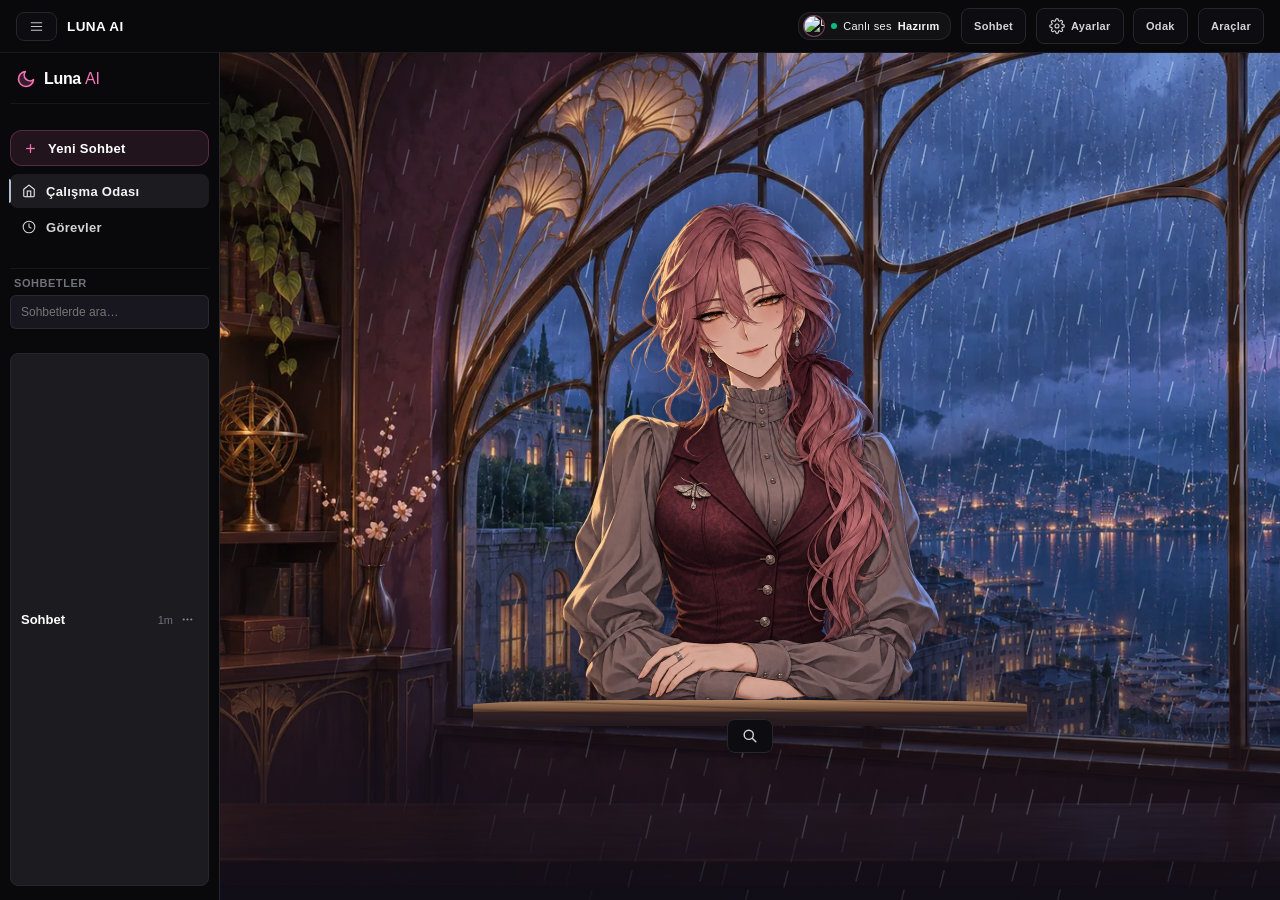
==== commit 54f885eb: "refactor: restructure project layout into assets, docs, scripts, and tests" ====
--- a/index.html
+++ b/index.html
@@ -7039,7 +7039,12 @@
     voiceNotice.textContent = message;
   }
 
-  function startDictation() {
+  let dictationStream = null;
+  let dictationMediaRecorder = null;
+  let dictationAudioChunks = [];
+  let isDictationRecording = false;
+
+  async function startDictation() {
     if (!micConsentGranted) {
       micConsentAction = startDictation;
       showMicConsentModal();
@@ -7047,13 +7052,39 @@
     }
     dictationDraft = textInput.value;
     dictationText = '';
+    dictationAudioChunks = [];
     dictationBar.hidden = false;
     composerRow.hidden = true;
     dictationBar.dataset.state = 'starting';
-    dictationStatus.textContent = recognition ? 'Dikte hazırlanıyor…' : 'Bu tarayıcıda dikte kullanılamıyor.';
+    dictationStatus.textContent = 'Mikrofon hazırlanıyor…';
     document.getElementById('dictationCancelBtn').focus();
-    if (isRecognitionStopping) restartVoiceOnEnd = true;
-    else if (recognition) startListening();
+
+    try {
+      dictationStream = await navigator.mediaDevices.getUserMedia({ audio: { channelCount: 1, sampleRate: 16000, echoCancellation: true } });
+      const mime = MediaRecorder.isTypeSupported('audio/webm;codecs=opus') ? 'audio/webm;codecs=opus' : (MediaRecorder.isTypeSupported('audio/webm') ? 'audio/webm' : '');
+      dictationMediaRecorder = mime ? new MediaRecorder(dictationStream, { mimeType: mime }) : new MediaRecorder(dictationStream);
+      dictationAudioChunks = [];
+
+      dictationMediaRecorder.ondataavailable = e => {
+        if (e.data && e.data.size > 0) dictationAudioChunks.push(e.data);
+      };
+
+      dictationMediaRecorder.onstart = () => {
+        isDictationRecording = true;
+        dictationBar.dataset.state = 'listening';
+        dictationStatus.textContent = 'Dinliyor…';
+      };
+
+      dictationMediaRecorder.onerror = err => {
+        console.warn('Dikte kaydı hatası:', err);
+        dictationStatus.textContent = 'Mikrofon hatası oluştu.';
+      };
+
+      dictationMediaRecorder.start(250);
+    } catch (err) {
+      console.warn('Mikrofona erişilemedi:', err);
+      dictationStatus.textContent = 'Mikrofon izni alınamadı.';
+    }
   }
 
   function closeDictation(keepDraft) {
@@ -7064,35 +7095,75 @@
     dictationSendBtn.disabled = false;
     dictationBar.hidden = true;
     composerRow.hidden = false;
-    stopListening();
+    isDictationRecording = false;
+    if (dictationMediaRecorder && dictationMediaRecorder.state !== 'inactive') {
+      try { dictationMediaRecorder.stop(); } catch {}
+    }
+    if (dictationStream) {
+      dictationStream.getTracks().forEach(t => t.stop());
+      dictationStream = null;
+    }
     if (!keepDraft) textInput.value = dictationDraft;
     textInput.dispatchEvent(new Event('input', { bubbles: true }));
     textInput.focus();
   }
 
   document.getElementById('dictationCancelBtn').onclick = () => closeDictation(false);
+
   function finishDictationSend() {
     if (dictationBar.hidden) return;
-    const recognized = Boolean(dictationText);
+    const recognized = Boolean(textInput.value.trim());
     closeDictation(true);
     if (recognized) submitComposerMessage();
     else showZeroToast('Dikte', 'Gönderilecek konuşma metni algılanmadı.', 'info');
   }
 
-  dictationSendBtn.onclick = () => {
+  dictationSendBtn.onclick = async () => {
     if (dictationSendTimer !== null) return;
-    if (!recognitionStartIssued) {
-      if (dictationText) finishDictationSend();
-      else dictationStatus.textContent = 'Gönderilecek konuşma metni algılanmadı.';
-      return;
-    }
     dictationSendBtn.disabled = true;
-    dictationStatus.textContent = 'Dikte tamamlanıyor…';
-    dictationSendTimer = setTimeout(finishDictationSend, 16000);
-    try {
-      recognition.stop();
-    } catch {
-      finishDictationSend();
+    dictationStatus.textContent = 'Metne dönüştürülüyor…';
+
+    if (dictationMediaRecorder && dictationMediaRecorder.state !== 'inactive') {
+      dictationMediaRecorder.onstop = async () => {
+        const audioBlob = new Blob(dictationAudioChunks, { type: dictationMediaRecorder.mimeType || 'audio/webm' });
+        if (dictationStream) {
+          dictationStream.getTracks().forEach(t => t.stop());
+          dictationStream = null;
+        }
+        if (audioBlob.size < 500) {
+          showZeroToast('Dikte', 'Ses algılanamadı (çok kısa).', 'info');
+          closeDictation(false);
+          return;
+        }
+        try {
+          const fd = new FormData();
+          fd.append('audio', audioBlob, 'dictation.webm');
+          fd.append('language', 'tr');
+          const resp = await fetch('/api/stt', { method: 'POST', body: fd });
+          if (!resp.ok) throw new Error('STT yanıtı başarısız: ' + resp.status);
+          const data = await resp.json();
+          const recognizedText = (data.text || '').trim();
+          if (recognizedText) {
+            textInput.value = dictationDraft ? (dictationDraft.trim() + ' ' + recognizedText) : recognizedText;
+            textInput.dispatchEvent(new Event('input', { bubbles: true }));
+            finishDictationSend();
+          } else {
+            showZeroToast('Dikte', 'Konuşma metne dönüştürülemedi.', 'info');
+            closeDictation(false);
+          }
+        } catch (err) {
+          console.warn('STT isteği hatası:', err);
+          showZeroToast('Dikte Hatası', 'Yerel ses tanıma servisine ulaşılamadı.', 'error');
+          closeDictation(false);
+        }
+      };
+      try {
+        dictationMediaRecorder.stop();
+      } catch {
+        closeDictation(false);
+      }
+    } else {
+      closeDictation(false);
     }
   };
 
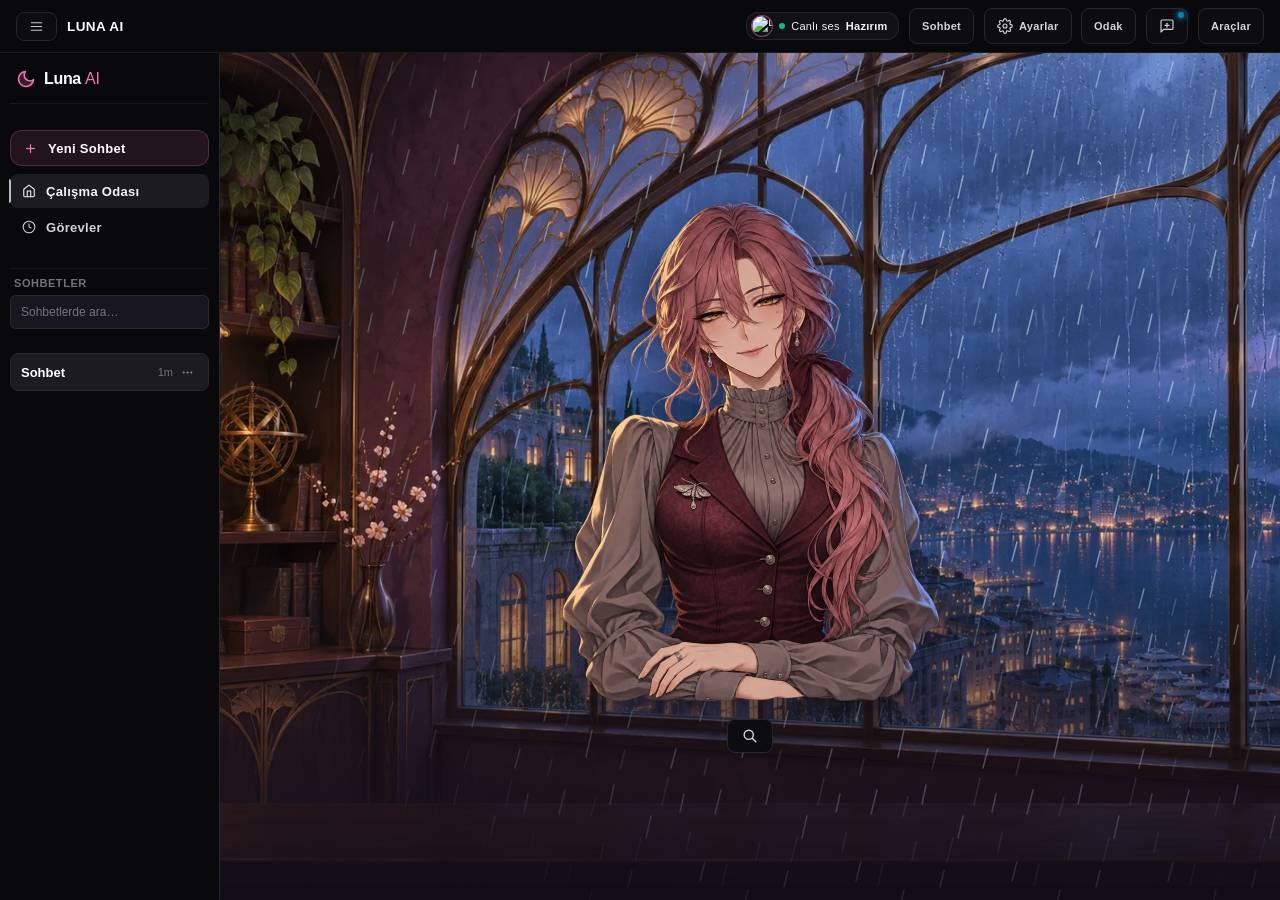
==== commit 40a3dbe9: "feat(voice): optimize VAD short-phrase threshold (220ms), ensure mic track release, and wire instant" ====
--- a/index.html
+++ b/index.html
@@ -70,7 +70,7 @@
     background-size: 32px 32px;
   }
 
-  /* System Pulse Neon Bar (OpenJarvis Inspired) */
+  /* System Pulse Neon Bar (OpenLuna Inspired) */
   #zeroSystemPulseBar {
     width: 100%;
     height: 3px;
@@ -115,7 +115,7 @@
     100% { transform: translateX(500%); }
   }
 
-  /* OpenJarvis Streaming Dots Keyframes */
+  /* OpenLuna Streaming Dots Keyframes */
   @keyframes ojBounce {
     0%, 80%, 100% { transform: scale(0.6); opacity: 0.3; }
     40% { transform: scale(1.2); opacity: 1; }
@@ -405,7 +405,7 @@
     flex-shrink: 0;
   }
 
-  /* OpenJarvis 3-Column Workspace Layout */
+  /* OpenLuna 3-Column Workspace Layout */
   .workspace-grid {
     flex: 1;
     display: flex;
@@ -420,7 +420,7 @@
     overflow: hidden;
   }
 
-  /* OpenJarvis Side Panel (System, Tasks, Radar) */
+  /* OpenLuna Side Panel (System, Tasks, Radar) */
   .panel.cockpit-side-panel {
     display: flex;
     flex-direction: column;
@@ -1173,7 +1173,7 @@
   }
 
   /* ==========================================================================
-     ZERO OS — ACCIO JARVIS STYLE CYBERNETIC MODEL SELECTOR MODAL
+     ZERO OS — ACCIO LUNA STYLE CYBERNETIC MODEL SELECTOR MODAL
      ========================================================================== */
   .zero-model-modal-box {
     background: #0d1117;
@@ -2231,7 +2231,7 @@
   .welcome-quick-chips,
   .orb-view-toggle-btn,
   .mic-indicator-wrap,
-  .openjarvis-welcome-deck p,
+  .openluna-welcome-deck p,
   .xray-footer {
     display: none !important;
   }
@@ -2246,10 +2246,10 @@
   }
 
   /* Welcome Header: Minimal & Crisp */
-  .openjarvis-welcome-deck {
+  .openluna-welcome-deck {
     margin-bottom: 12px !important;
   }
-  .openjarvis-welcome-deck h1 {
+  .openluna-welcome-deck h1 {
     font-size: 20px !important;
     font-weight: 700 !important;
     color: #f8fafc !important;
@@ -2371,7 +2371,7 @@
     min-width: 0; flex: 1; padding: 18px 24px !important;
     gap: 14px; justify-content: flex-start; background: #0b1017 !important;
   }
-  #viewCockpit .openjarvis-welcome-deck { margin: 0 !important; }
+  #viewCockpit .openluna-welcome-deck { margin: 0 !important; }
   #viewCockpit .orb-box {
     width: 180px !important; height: 180px !important; flex-shrink: 0;
     box-shadow: 0 0 24px #f472b614 !important; margin: 0 !important;
@@ -2385,10 +2385,10 @@
   #viewCockpit .controls-dock + div { display: none; }
   #viewCockpit .chat-panel { flex: 1 0 260px; min-height: 260px; margin: 0 !important; gap: 0 !important; }
   #viewCockpit #transcript { flex: 1; min-height: 110px; overflow-y: auto; }
-  #viewCockpit .openjarvis-prompt-container { flex-shrink: 0; margin-top: 0 !important; }
+  #viewCockpit .openluna-prompt-container { flex-shrink: 0; margin-top: 0 !important; }
   #viewCockpit #textInput { min-width: 0; font-size: 14px !important; }
   #viewCockpit #promptMicBtn { min-width: 38px; min-height: 38px; }
-  #viewCockpit .openjarvis-prompt-container:focus-within { outline: 2px solid var(--cyan); border-radius: 14px; }
+  #viewCockpit .openluna-prompt-container:focus-within { outline: 2px solid var(--cyan); border-radius: 14px; }
   #viewCockpit #ojCockpitSidePanel { width: 240px !important; min-width: 220px !important; box-shadow: none; background: #0e141d !important; }
   #viewCockpit #studyBlackboardHud { flex-shrink: 0; max-height: 240px; overflow-y: auto; }
   body:has(#viewCockpit[style*="flex"]) #zeroRightTelemetry { display: none; }
@@ -2479,14 +2479,14 @@
   .view-grid-2, .view-grid-3 { min-width: 0; gap: 16px; }
   .view-grid-2 > *, .view-grid-3 > * { min-width: 0; overflow-wrap: anywhere; }
   #viewCockpit .msg-bubble { background: #0d0d12 !important; border: 1px solid rgba(255, 255, 255, 0.05) !important; color: #f4f4f5; border-radius: 10px; line-height: 1.6; box-shadow: none; }
-  #viewCockpit .openjarvis-prompt-container > div:first-child { background: #08080a !important; border-color: var(--border) !important; box-shadow: none !important; }
+  #viewCockpit .openluna-prompt-container > div:first-child { background: #08080a !important; border-color: var(--border) !important; box-shadow: none !important; }
   #viewCockpit #textInput { border: 0 !important; background: transparent !important; min-height: 38px; color: #f4f4f5 !important; }
   #viewCockpit #sendBtn { flex-shrink: 0; width: 38px !important; height: 38px !important; box-shadow: none; background: #18181b !important; border-color: var(--border) !important; }
   #viewCockpit .avatar-art-container { border: 1px solid var(--border) !important; box-shadow: none !important; }
   #viewCockpit .orb-box { border: 0 !important; box-shadow: none !important; overflow: visible !important; }
   #viewCockpit #characterSwitcherContainer { margin-top: 4px !important; }
   #viewCockpit #ojCockpitSidePanel { border-color: var(--border) !important; background: #050507 !important; }
-  #viewCockpit .openjarvis-welcome-deck h1 { font-size: 18px !important; font-weight: 600 !important; }
+  #viewCockpit .openluna-welcome-deck h1 { font-size: 18px !important; font-weight: 600 !important; }
   #zeroRightTelemetry { display: none !important; }
 
   /* Minimal Smooth Hover Pill Bar */
@@ -2610,7 +2610,7 @@
     outline: 2px solid var(--cyan); outline-offset: -2px;
   }
   .sidebar-conv-item:focus-within .conv-delete-btn { display: inline-block !important; }
-  #viewCockpit .openjarvis-welcome-deck h2 { font-size: 18px !important; font-weight: 600 !important; }
+  #viewCockpit .openluna-welcome-deck h2 { font-size: 18px !important; font-weight: 600 !important; }
   #viewCockpit #ojCockpitSidePanel { background: var(--card) !important; }
   #viewCockpit #ojCockpitSidePanel .nav-tab { box-shadow: none !important; }
   #viewCockpit .avatar-art-container:has(img[hidden]) {
@@ -2624,7 +2624,7 @@
   #ojCockpitSidePanel { box-shadow: none !important; border-color: rgba(179,198,217,.1) !important; }
   #ojCockpitSidePanel .nav-tab { box-shadow: none !important; text-shadow: none !important; }
   #sectionOjSystem > div > div > div { border-color: rgba(179,198,217,.08) !important; }
-  #viewCockpit .openjarvis-prompt-container > div:first-child { min-width: 0; }
+  #viewCockpit .openluna-prompt-container > div:first-child { min-width: 0; }
   @media (max-width: 900px) {
     #zeroMainSidebar,
     body:has(#viewCockpit[style*="flex"]) #zeroMainSidebar {
@@ -2643,7 +2643,7 @@
     #viewCockpit .center-stage { min-height: 510px; }
     #viewCockpit .avatar-art-container { box-shadow: none !important; }
     #viewCockpit #avatarHaloRing { opacity: .08; }
-    #viewCockpit .openjarvis-prompt-container > div:first-child { backdrop-filter: none !important; }
+    #viewCockpit .openluna-prompt-container > div:first-child { backdrop-filter: none !important; }
   }
   /* Dashboard conversation and navigation */
   #zeroMainSidebar { gap: 14px !important; }
@@ -2665,7 +2665,7 @@
   }
   .sidebar-secondary .sidebar-nav-group { padding-left: 8px; }
   #zeroMainSidebar .sidebar-item { min-height: 38px; font-size: 13px; }
-  #viewCockpit .openjarvis-welcome-deck h2 {
+  #viewCockpit .openluna-welcome-deck h2 {
     color: var(--txt); font-size: clamp(21px, 3vw, 28px) !important;
     line-height: 1.2; margin: 0; letter-spacing: -.025em;
   }
@@ -2840,7 +2840,7 @@
   #viewCockpit .msg-bubble.user { background: #25252b !important; }
   /* Accio Work / ChatGPT Standardı: Sohbet aktif olduğunda orta sahne tamamen ferahlar, avatar üst bara ve ses moduna geçer */
   #viewCockpit.chat-active .orb-box,
-  #viewCockpit.chat-active .openjarvis-welcome-deck {
+  #viewCockpit.chat-active .openluna-welcome-deck {
     display: none !important;
   }
   #viewCockpit.chat-active .chat-panel {
@@ -2867,20 +2867,21 @@
   }
   #viewCockpit #transcript:has(.starter-message) { min-height: 0; padding: 12px 8px; }
   .starter-message { margin: 0; text-align: center; color: var(--dim); font-size: 15px; }
-  #viewCockpit .openjarvis-prompt-container { max-width: none; margin: 0 !important; gap: 0; }
-  #viewCockpit .openjarvis-prompt-container > div:first-child {
+  #viewCockpit .openluna-prompt-container { max-width: none; margin: 0 !important; gap: 0; }
+  #viewCockpit .openluna-prompt-container > div:first-child {
     border: 0; border-top: 1px solid var(--border); border-radius: 0;
     background: transparent !important; padding: 8px 12px 6px; backdrop-filter: none;
   }
-  #viewCockpit .chat-panel:has(.starter-message) .openjarvis-prompt-container {
-    border-radius: 14px; border: 1px solid var(--border); background: var(--card);
-  }
-  #viewCockpit .chat-panel:has(.starter-message) .openjarvis-prompt-container > div:first-child {
-    border-top: 0;
-  }
-  #viewCockpit .openjarvis-prompt-container:focus-within { outline: 0; }
+  #viewCockpit .chat-panel:has(.starter-message) .openluna-prompt-container {
+    border-radius: 0; border: 0 !important; background: transparent !important; box-shadow: none !important;
+  }
+  #viewCockpit .chat-panel:has(.starter-message) .openluna-prompt-container > div:first-child {
+    border: 0 !important; background: transparent !important; box-shadow: none !important;
+  }
+  #viewCockpit .openluna-prompt-container:focus-within { outline: 0; }
   #viewCockpit .composer-row { display: flex; gap: 8px; align-items: center; }
-  #viewCockpit .composer-row:focus-within { outline: 1px solid var(--cyan); outline-offset: 2px; border-radius: 10px; }
+  #viewCockpit:not(.chat-active) #exitChatToStageBtn,
+  #viewCockpit:not(.chat-active) #studioCollapseBtn { display: none !important; }
   #viewCockpit #textInput { color: var(--txt); padding: 4px 7px; }
   #viewCockpit #textInput::placeholder { color: var(--dim); }
   #viewCockpit .composer-context { display: flex; flex-wrap: wrap; gap: 6px; }
@@ -3028,7 +3029,7 @@
   #hpCard :is(.model-hub-current, .hp-item-row, .activity-preview article) {
     background: #19191d; border-color: var(--border);
   }
-  #viewCockpit .openjarvis-prompt-container > div:first-child {
+  #viewCockpit .openluna-prompt-container > div:first-child {
     background: var(--card) !important; border-radius: inherit;
   }
   #viewCockpit .composer-row:focus-within { outline-color: #bdc9d9; }
@@ -3501,7 +3502,7 @@
   #accioComposer .accio-callbar-actions { display: none !important; }
   #accioComposer .composer-row[hidden] { display: none !important; }
   #quickConversation #exitChatToStageBtn { display: none; }
-  #viewCockpit:not(.chat-active) .center-stage .openjarvis-welcome-deck { display: none !important; }
+  #viewCockpit:not(.chat-active) .center-stage .openluna-welcome-deck { display: none !important; }
   #viewCockpit:not(.chat-active) .center-stage:not(.studio-composer-open) .chat-panel { display: none !important; }
   #studioSearchBtn:focus-visible, #settingsModal button:focus-visible { outline: 2px solid #e4abcb; outline-offset: 3px; }
 
@@ -4061,16 +4062,7 @@
     cursor: default;
   }
   #viewCockpit:not(.chat-active) .center-stage .orb-box::after {
-    content: "";
-    position: absolute;
-    pointer-events: none;
-    inset: calc(100% - 1px) 3% auto;
-    height: 26px;
-    border-radius: 38% 38% 9px 9px / 18% 18% 9px 9px;
-    background:
-      repeating-linear-gradient(2deg, transparent 0 4px, #23151355 5px, transparent 7px 11px),
-      linear-gradient(180deg, #b28764 0%, #674534 43%, #302124 46%, #24191e 100%);
-    box-shadow: 0 8px 20px #110b14a0;
+    display: none !important;
   }
   #viewCockpit:not(.chat-active) .center-stage .orb-box > #animeAvatarBox {
     display: none !important;
@@ -4085,12 +4077,13 @@
     transform-origin: center bottom;
     animation: studioBreath 6s ease-in-out infinite;
   }
-  #viewCockpit:not(.chat-active) .center-stage .openjarvis-prompt-container > div:first-child {
-    background: #191823 !important;
-    border: 1px solid #766070 !important;
-    border-radius: 18px !important;
-  }
-  #viewCockpit:not(.chat-active) .center-stage :is(.openjarvis-welcome-deck p, .starter-message) {
+  #viewCockpit:not(.chat-active) .center-stage .openluna-prompt-container > div:first-child {
+    background: transparent !important;
+    border: none !important;
+    border-radius: 0 !important;
+    box-shadow: none !important;
+  }
+  #viewCockpit:not(.chat-active) .center-stage :is(.openluna-welcome-deck p, .starter-message) {
     color: #e3dbe5 !important;
   }
   #viewCockpit:not(.chat-active) .center-stage #transcript:has(.starter-message) {
@@ -4128,7 +4121,7 @@
     background: transparent; box-shadow: none; display: flex; flex-direction: column;
   }
   #quickConversation #transcript { flex: 1; min-height: 0; max-height: none; overflow-y: auto; }
-  #quickConversation .openjarvis-prompt-container { flex: 0 0 auto; min-width: 0; }
+  #quickConversation .openluna-prompt-container { flex: 0 0 auto; min-width: 0; }
   #quickConversation .composer-footer, #quickConversation .composer-footer > div { flex-wrap: wrap; }
   #quickConversation button:focus-visible { outline: 2px solid #e4abcb; outline-offset: 2px; }
   #quickConversation .composer-row[hidden], #viewCockpit .composer-row[hidden], #dictationBar[hidden] { display: none !important; }
@@ -4217,6 +4210,310 @@
   #voiceHeardText b { font-weight: 500; }
 
   .bubble-action-status { color: var(--dim); font-size: 12px; overflow-wrap: anywhere; }
+
+  /* =================================================================
+     LUNA AI — MANUS STYLE YAN SOHBET (SIDE CHAT)
+     ================================================================= */
+  .side-chat-trigger-wrap {
+    position: relative;
+    display: inline-flex;
+    align-items: center;
+  }
+  .side-chat-btn {
+    position: relative;
+    display: inline-flex;
+    align-items: center;
+    justify-content: center;
+    padding: 6px 10px;
+    border-radius: 8px;
+    background: rgba(255, 255, 255, 0.05);
+    border: 1px solid rgba(255, 255, 255, 0.12);
+    color: #e2e8f0;
+    cursor: pointer;
+    transition: all 0.2s ease;
+  }
+  .side-chat-btn:hover {
+    background: rgba(255, 255, 255, 0.1);
+    border-color: rgba(255, 255, 255, 0.22);
+    color: #fff;
+  }
+  .side-chat-btn[aria-expanded="true"] {
+    background: rgba(56, 189, 248, 0.15);
+    border-color: #38bdf8;
+    color: #38bdf8;
+  }
+  .side-chat-badge-dot {
+    position: absolute;
+    top: 3px;
+    right: 3px;
+    width: 6px;
+    height: 6px;
+    border-radius: 50%;
+    background: #0284c7;
+    box-shadow: 0 0 6px #38bdf8;
+    animation: sideChatPulse 2s infinite ease-in-out;
+  }
+  @keyframes sideChatPulse {
+    0%, 100% { transform: scale(1); opacity: 0.9; }
+    50% { transform: scale(1.3); opacity: 1; }
+  }
+
+  /* Popover Tooltip (Manus Style) */
+  .side-chat-popover {
+    position: absolute;
+    top: calc(100% + 10px);
+    right: 0;
+    width: 280px;
+    background: #17171c;
+    border: 1px solid rgba(255, 255, 255, 0.14);
+    border-radius: 14px;
+    padding: 14px 16px;
+    box-shadow: 0 16px 36px rgba(0, 0, 0, 0.75);
+    z-index: 10005;
+    animation: topbar-appear 150ms ease-out both;
+  }
+  .side-chat-popover::before {
+    content: '';
+    position: absolute;
+    top: -6px;
+    right: 14px;
+    width: 10px;
+    height: 10px;
+    background: #17171c;
+    border-left: 1px solid rgba(255, 255, 255, 0.14);
+    border-top: 1px solid rgba(255, 255, 255, 0.14);
+    transform: rotate(45deg);
+  }
+  .side-chat-popover-header {
+    display: flex;
+    align-items: center;
+    gap: 8px;
+    margin-bottom: 8px;
+    font-size: 13px;
+    color: #fff;
+  }
+  .side-chat-tag-new {
+    font-size: 10px;
+    font-weight: 700;
+    color: #38bdf8;
+    background: rgba(56, 189, 248, 0.15);
+    border: 1px solid rgba(56, 189, 248, 0.25);
+    padding: 1px 6px;
+    border-radius: 5px;
+  }
+  .side-chat-popover-desc {
+    margin: 0 0 12px 0;
+    font-size: 12px;
+    line-height: 1.5;
+    color: #94a3b8;
+  }
+  .side-chat-popover-actions {
+    display: flex;
+    justify-content: flex-end;
+  }
+  .side-chat-confirm-btn {
+    background: #ffffff;
+    color: #0f172a;
+    border: none;
+    border-radius: 7px;
+    padding: 6px 14px;
+    font-size: 11px;
+    font-weight: 700;
+    cursor: pointer;
+    transition: background 0.15s ease;
+  }
+  .side-chat-confirm-btn:hover {
+    background: #e2e8f0;
+  }
+
+  /* Slide-Over Drawer (OLED Glassmorphism) */
+  .side-chat-drawer {
+    position: fixed;
+    top: 0;
+    right: 0;
+    bottom: 0;
+    width: 380px;
+    max-width: 90vw;
+    background: rgba(14, 15, 20, 0.94);
+    backdrop-filter: blur(24px);
+    -webkit-backdrop-filter: blur(24px);
+    border-left: 1px solid rgba(255, 255, 255, 0.1);
+    z-index: 10001;
+    display: flex;
+    flex-direction: column;
+    box-shadow: -12px 0 40px rgba(0, 0, 0, 0.8);
+    transform: translateX(100%);
+    transition: transform 0.28s cubic-bezier(0.16, 1, 0.3, 1);
+  }
+  .side-chat-drawer.open {
+    transform: translateX(0);
+  }
+  .side-chat-drawer-header {
+    display: flex;
+    align-items: center;
+    justify-content: space-between;
+    padding: 14px 18px;
+    border-bottom: 1px solid rgba(255, 255, 255, 0.08);
+    background: rgba(255, 255, 255, 0.02);
+  }
+  .side-chat-title-wrap {
+    display: flex;
+    align-items: center;
+    gap: 10px;
+  }
+  .side-chat-icon-badge {
+    width: 30px;
+    height: 30px;
+    border-radius: 8px;
+    background: rgba(56, 189, 248, 0.12);
+    border: 1px solid rgba(56, 189, 248, 0.25);
+    color: #38bdf8;
+    display: flex;
+    align-items: center;
+    justify-content: center;
+  }
+  .side-chat-title {
+    margin: 0;
+    font-size: 14px;
+    font-weight: 700;
+    color: #f8fafc;
+  }
+  .side-chat-sub {
+    display: block;
+    font-size: 11px;
+    color: #64748b;
+  }
+  .side-chat-header-actions {
+    display: flex;
+    align-items: center;
+    gap: 6px;
+  }
+  .side-chat-action-btn {
+    width: 28px;
+    height: 28px;
+    border-radius: 6px;
+    border: 1px solid transparent;
+    background: transparent;
+    color: #94a3b8;
+    font-size: 15px;
+    display: flex;
+    align-items: center;
+    justify-content: center;
+    cursor: pointer;
+    transition: all 0.15s ease;
+  }
+  .side-chat-action-btn:hover {
+    background: rgba(255, 255, 255, 0.08);
+    color: #fff;
+  }
+  .side-chat-body {
+    flex: 1;
+    overflow-y: auto;
+    padding: 16px;
+    display: flex;
+    flex-direction: column;
+    gap: 12px;
+  }
+  .side-chat-starter {
+    background: rgba(255, 255, 255, 0.03);
+    border: 1px dashed rgba(255, 255, 255, 0.12);
+    border-radius: 12px;
+    padding: 14px;
+    color: #94a3b8;
+    font-size: 12px;
+    line-height: 1.5;
+    text-align: center;
+  }
+  .side-chat-starter p {
+    margin: 0 0 6px 0;
+  }
+  .side-chat-starter p:last-child {
+    margin: 0;
+  }
+  .side-chat-msg {
+    display: flex;
+    width: 100%;
+  }
+  .side-chat-msg.user {
+    justify-content: flex-end;
+  }
+  .side-chat-msg.assistant {
+    justify-content: flex-start;
+  }
+  .side-chat-bubble {
+    max-width: 85%;
+    padding: 10px 14px;
+    font-size: 13px;
+    line-height: 1.5;
+    word-break: break-word;
+  }
+  .side-chat-msg.user .side-chat-bubble {
+    background: rgba(56, 189, 248, 0.15);
+    border: 1px solid rgba(56, 189, 248, 0.25);
+    color: #f1f5f9;
+    border-radius: 14px 14px 2px 14px;
+  }
+  .side-chat-msg.assistant .side-chat-bubble {
+    background: rgba(255, 255, 255, 0.05);
+    border: 1px solid rgba(255, 255, 255, 0.1);
+    color: #e2e8f0;
+    border-radius: 14px 14px 14px 2px;
+  }
+  .side-chat-bubble.streaming::after {
+    content: '▋';
+    display: inline-block;
+    color: #38bdf8;
+    animation: sideChatBlink 0.8s infinite;
+  }
+  @keyframes sideChatBlink {
+    0%, 100% { opacity: 1; }
+    50% { opacity: 0; }
+  }
+  .side-chat-footer {
+    padding: 12px 16px;
+    border-top: 1px solid rgba(255, 255, 255, 0.08);
+    background: rgba(255, 255, 255, 0.02);
+  }
+  .side-chat-input-form {
+    display: flex;
+    align-items: center;
+    gap: 8px;
+    background: rgba(0, 0, 0, 0.35);
+    border: 1px solid rgba(255, 255, 255, 0.14);
+    border-radius: 10px;
+    padding: 4px 6px 4px 12px;
+    transition: border-color 0.2s ease;
+  }
+  .side-chat-input-form:focus-within {
+    border-color: #38bdf8;
+  }
+  .side-chat-input-form input {
+    flex: 1;
+    background: transparent;
+    border: none;
+    outline: none;
+    color: #f8fafc;
+    font-size: 13px;
+  }
+  .side-chat-input-form input::placeholder {
+    color: #64748b;
+  }
+  .side-chat-input-form button {
+    width: 30px;
+    height: 30px;
+    border-radius: 7px;
+    background: #38bdf8;
+    color: #000;
+    border: none;
+    display: flex;
+    align-items: center;
+    justify-content: center;
+    cursor: pointer;
+    transition: opacity 0.15s ease;
+  }
+  .side-chat-input-form button:hover {
+    opacity: 0.9;
+  }
 </style>
 </head>
 <body>
@@ -4268,6 +4565,32 @@
     </button>
 
     <button id="headerFocusRoomBtn" class="btn-sm topbar-control" type="button" aria-haspopup="dialog" aria-controls="focusRoom">Odak</button>
+
+    <!-- Manus Style Yan Sohbet (Side Chat) Button & Popover -->
+    <div class="side-chat-trigger-wrap">
+      <button class="btn-sm topbar-control side-chat-btn" id="sideChatToggleBtn" type="button" aria-label="Yan sohbet" title="Yan sohbet (Paralel soru &amp; fikir)">
+        <svg width="15" height="15" viewBox="0 0 24 24" fill="none" stroke="currentColor" stroke-width="2" stroke-linecap="round" stroke-linejoin="round">
+          <path d="M21 15a2 2 0 0 1-2 2H7l-4 4V5a2 2 0 0 1 2-2h14a2 2 0 0 1 2 2z"></path>
+          <line x1="12" y1="8" x2="12" y2="14"></line>
+          <line x1="9" y1="11" x2="15" y2="11"></line>
+        </svg>
+        <span class="side-chat-badge-dot"></span>
+      </button>
+
+      <!-- Manus Popover Card -->
+      <div id="sideChatTooltip" class="side-chat-popover" role="dialog" aria-modal="false" style="display:none;">
+        <div class="side-chat-popover-header">
+          <strong>Yan sohbet</strong>
+          <span class="side-chat-tag-new">Yeni</span>
+        </div>
+        <p class="side-chat-popover-desc">
+          Luna çalışmayı sürdürürken, yan sohbette sorular sorabilir veya fikirler üzerine konuşabilirsiniz. Ana göreviniz kesintiye uğramaz.
+        </p>
+        <div class="side-chat-popover-actions">
+          <button id="sideChatTooltipDismissBtn" class="side-chat-confirm-btn" type="button">Anladım</button>
+        </div>
+      </div>
+    </div>
     <details class="dashboard-tools">
       <summary class="btn-sm topbar-control">Araçlar</summary>
       <div>
@@ -4404,7 +4727,7 @@
       <input type="search" id="chatSearchInput" aria-label="Sohbetlerde ara" placeholder="Sohbetlerde ara…" autocomplete="off" style="width:100%; padding:6px 10px; font-size:12px; background:#18161f; border:1px solid rgba(255,255,255,0.08); border-radius:6px; color:#fff; outline:none;">
     </div>
 
-    <div id="sidebarConversationList" class="sidebar-history" aria-label="Sohbetler" style="flex:1; overflow-y:auto; display:grid; gap:2px; max-height:none; margin-top:4px;"></div>
+    <div id="sidebarConversationList" class="sidebar-history" aria-label="Sohbetler" style="flex:1; overflow-y:auto; display:flex; flex-direction:column; gap:4px; max-height:none; margin-top:4px; align-content:flex-start;"></div>
   </aside>
 
   <!-- CENTER STAGE CONTAINER -->
@@ -4433,7 +4756,7 @@
     </div>
 
 <div class="workspace-grid" id="viewCockpit" style="display:flex;">
-  <!-- Center Stage: AI Orb & Voice Core with OpenJarvis Vibe -->
+  <!-- Center Stage: AI Orb & Voice Core with OpenLuna Vibe -->
   <main class="center-stage" style="display:flex; flex-direction:column; align-items:center; overflow-y:auto; flex:1;">
     <div class="studio-rain" aria-hidden="true"></div>
     <div class="orb-box">
@@ -4446,7 +4769,7 @@
     bob: '/static/avatars/accio-studio-lavender.png'
   };
   function activeStudioCharacter() {
-    const saved = localStorage.getItem('jarvis_active_avatar_char');
+    const saved = localStorage.getItem('luna_active_avatar_char');
     return Object.hasOwn(studioCharacters, saved) ? saved : 'rose';
   }
   studioPortrait.src = studioCharacters[activeStudioCharacter()];
@@ -4498,8 +4821,8 @@
       </div>
     </div>
 
-    <!-- OpenJarvis Minimalist Welcome Header (Avatarın Hemen Altında) -->
-    <div class="openjarvis-welcome-deck" style="display:flex; flex-direction:column; align-items:center; text-align:center; margin-top:24px; margin-bottom:12px;">
+    <!-- OpenLuna Minimalist Welcome Header (Avatarın Hemen Altında) -->
+    <div class="openluna-welcome-deck" style="display:flex; flex-direction:column; align-items:center; text-align:center; margin-top:24px; margin-bottom:12px;">
       <h2 id="dynamicGreetingText" style="font-size:24px; font-weight:700; color:#fff; letter-spacing:-0.5px; margin-bottom:4px;">İyi akşamlar, Negr1v</h2>
       <p style="font-size:13px; color:#94a3b8; margin:0 0 12px 0;">Selam tatlım. Seni dinliyorum. Aklında ne var?</p>
       <div class="welcome-quick-chips" style="display:flex; gap:10px; justify-content:center; flex-wrap:wrap;">
@@ -4606,7 +4929,7 @@
           <line x1="12" y1="19" x2="12" y2="22"></line>
         </svg>
       </button>
-      <button class="interrupt-btn" id="interruptBtn" title="Jarvis'in sözünü anında kes [Esc]" style="display:inline-flex; align-items:center; gap:6px;">
+      <button class="interrupt-btn" id="interruptBtn" title="Luna'in sözünü anında kes [Esc]" style="display:inline-flex; align-items:center; gap:6px;">
         <svg width="12" height="12" viewBox="0 0 24 24" fill="none" stroke="currentColor" stroke-width="2"><rect x="4" y="4" width="16" height="16" rx="2"/></svg>
         <span>Sözünü Kes</span>
       </button>
@@ -4663,7 +4986,7 @@
         <p class="starter-message">Nasıl yardımcı olabilirim?</p>
       </div>
       <!-- Study With Mommy Authentic Floating Callbar -->
-      <div id="accioComposer" class="callbar openjarvis-prompt-container">
+      <div id="accioComposer" class="callbar openluna-prompt-container">
         <div class="callbar__over">
           <div class="callbar__how" id="mommyStatusPill">
             <span class="callbar__dot"></span>
@@ -5269,7 +5592,7 @@
   <div class="view-card" style="flex:1; display:flex; flex-direction:column; gap:12px;">
     <div class="view-card-title">
       <div style="display:flex; align-items:center; gap:8px;">
-        <span>📜 OpenJarvis Bilişsel İzleyici & Denetim Günlüğü (Trace Debugger)</span>
+        <span>📜 OpenLuna Bilişsel İzleyici & Denetim Günlüğü (Trace Debugger)</span>
         <span id="traceStepCount" style="font-size:11px; padding:2px 8px; border-radius:10px; background:rgba(34,211,238,0.15); color:var(--cyan); border:1px solid rgba(34,211,238,0.3);">0 iz</span>
       </div>
       <div style="display:flex; gap:8px;">
@@ -5289,7 +5612,7 @@
     </div>
 
     <!-- Structured Trace Cards List -->
-    <div id="openJarvisTraceList" style="display:flex; flex-direction:column; gap:8px; max-height:260px; overflow-y:auto; padding-right:4px;">
+    <div id="openLunaTraceList" style="display:flex; flex-direction:column; gap:8px; max-height:260px; overflow-y:auto; padding-right:4px;">
       <!-- Populated dynamically via addTraceStep -->
     </div>
 
@@ -5379,7 +5702,7 @@
           <div id="autoParamViewWrapper" style="display:none;">
             <label style="font-size:11px; font-weight:600; color:#94a3b8; display:block; margin-bottom:6px; letter-spacing:0.5px;">Açılacak ekran</label>
             <select id="autoParamViewSelect" class="task-input" style="width:100%; box-sizing:border-box; background:rgba(10,15,25,0.85); border:1px solid rgba(255,255,255,0.12); color:#f1f5f9; padding:10px 12px; border-radius:8px; font-size:13px; outline:none;">
-              <option value="kokpit">JARVIS Kokpit (Core HUD)</option>
+              <option value="kokpit">LUNA Kokpit (Core HUD)</option>
               <option value="yks_takip">YKS Soru & Deneme Takip</option>
             </select>
           </div>
@@ -5443,7 +5766,7 @@
         <div style="display:flex; flex-direction:column; gap:8px; font-size:12px; color:var(--dim); margin-top:8px;">
           <div>Zaman Dilimi: <b style="color:#fff;">Europe/Istanbul (UTC+3)</b></div>
           <div>Mevcut Ortam Modu (Ambient): <b id="autoAmbientMoodVal" style="color:var(--cyan);">default</b></div>
-          <div>Kalıcı Depolama: <b style="color:#fff;">jarvis_automations.json (v4.0)</b></div>
+          <div>Kalıcı Depolama: <b style="color:#fff;">luna_automations.json (v4.0)</b></div>
         </div>
       </div>
 
@@ -5979,20 +6302,20 @@
     </div>
     <div style="font-size:12px; line-height:1.6; color:#cbd5e1; display:flex; flex-direction:column; gap:10px; margin-top:8px;">
       <p style="margin:0;">
-        JARVIS sesli komut sistemi, tarayıcınızın yerleşik <b>Web Speech API</b> arayüzünü kullanır.
+        LUNA sesli komut sistemi, tarayıcınızın yerleşik <b>Web Speech API</b> arayüzünü kullanır.
       </p>
       <div style="background:rgba(255,255,255,0.03); border:1px solid rgba(255,255,255,0.08); padding:10px; border-radius:6px; font-size:11px; display:flex; flex-direction:column; gap:6px;">
         <div style="display:flex; align-items:flex-start; gap:6px;">
           <span style="color:var(--cyan);">•</span>
-          <span>Tarayıcı sağlayıcısına bağlı olarak (örn. Google Chrome), ses veriniz yerel JARVIS uygulaması dışındaki tarayıcı ses tanıma servisleri tarafından işlenebilir.</span>
+          <span>Tarayıcı sağlayıcısına bağlı olarak (örn. Google Chrome), ses veriniz yerel LUNA uygulaması dışındaki tarayıcı ses tanıma servisleri tarafından işlenebilir.</span>
         </div>
         <div style="display:flex; align-items:flex-start; gap:6px;">
           <span style="color:var(--cyan);">•</span>
-          <span>JARVIS sunucusunda ham mikrofon ses kayıtları <b>kesinlikle depolanmaz</b>.</span>
+          <span>LUNA sunucusunda ham mikrofon ses kayıtları <b>kesinlikle depolanmaz</b>.</span>
         </div>
         <div style="display:flex; align-items:flex-start; gap:6px;">
           <span style="color:var(--cyan);">•</span>
-          <span>Yalnızca metne dönüştürülen transkript, mevcut JARVIS sohbet kanalına iletilir.</span>
+          <span>Yalnızca metne dönüştürülen transkript, mevcut LUNA sohbet kanalına iletilir.</span>
         </div>
       </div>
       <p style="margin:0; font-size:11px; color:var(--dim);">
@@ -6006,15 +6329,15 @@
   </div>
 </div>
 
-<!-- OpenJarvis Data Sources & Connectors Modal -->
-<div class="modal-overlay" id="openJarvisDataSourcesModal" style="display:none; position:fixed; inset:0; background:rgba(0,0,0,0.85); backdrop-filter:blur(16px); z-index:99999; align-items:center; justify-content:center; padding:20px;">
+<!-- OpenLuna Data Sources & Connectors Modal -->
+<div class="modal-overlay" id="openLunaDataSourcesModal" style="display:none; position:fixed; inset:0; background:rgba(0,0,0,0.85); backdrop-filter:blur(16px); z-index:99999; align-items:center; justify-content:center; padding:20px;">
   <div class="modal" style="background:#0f1218; border:1px solid rgba(255,255,255,0.12); border-radius:16px; width:100%; max-width:820px; max-height:85vh; overflow-y:auto; box-shadow:0 24px 60px rgba(0,0,0,0.9); padding:24px; display:flex; flex-direction:column; gap:16px;">
     <div style="display:flex; justify-content:space-between; align-items:center; border-bottom:1px solid rgba(255,255,255,0.08); padding-bottom:12px;">
       <div style="display:flex; align-items:center; gap:10px;">
         <span style="font-size:20px;">🗄️</span>
         <div>
           <h2 style="font-size:16px; font-weight:700; color:#fff; margin:0;">Bağlantılı Veri Kaynakları & Bilişsel Entegrasyonlar</h2>
-          <div style="font-size:11px; color:#94a3b8; margin-top:2px;">OpenJarvis mimarisi: Yerel dosyalar, RAG bellek grafı, LLM altyapısı ve canlı kanallar</div>
+          <div style="font-size:11px; color:#94a3b8; margin-top:2px;">OpenLuna mimarisi: Yerel dosyalar, RAG bellek grafı, LLM altyapısı ve canlı kanallar</div>
         </div>
       </div>
       <div style="display:flex; align-items:center; gap:8px;">
@@ -6041,7 +6364,7 @@
             <span style="font-size:16px;">📂</span>
             <div>
               <div style="font-size:12px; font-weight:700; color:#fff;">Yerel Çalışma Alanı</div>
-              <div style="font-size:10px; color:#64748b; font-family:monospace;">C:\\Users\\negr1\\Projeler\\ACCIO-JARVIS</div>
+              <div style="font-size:10px; color:#64748b; font-family:monospace;">C:\\Users\\negr1\\Projeler\\LUNA-AI</div>
             </div>
           </div>
           <span style="font-size:10px; color:#10b981; font-weight:700;">● İndekslendi</span>
@@ -6103,7 +6426,7 @@
           </div>
           <span style="font-size:10px; color:#10b981; font-weight:700;">● Bağlı</span>
         </div>
-        <div style="font-size:11px; color:#cbd5e1;">Telefon üzerinden çift yönlü JARVIS komutları, alarm tetikleyicileri ve YKS bildirimleri.</div>
+        <div style="font-size:11px; color:#cbd5e1;">Telefon üzerinden çift yönlü LUNA komutları, alarm tetikleyicileri ve YKS bildirimleri.</div>
         <div style="display:flex; justify-content:space-between; align-items:center; margin-top:auto; padding-top:6px; border-top:1px solid rgba(255,255,255,0.04);">
           <span style="font-size:10px; color:#64748b;">Polling Dinlemede</span>
           <button class="btn-sm" onclick="document.getElementById('closeDataSourcesModalBtn').click(); if(document.getElementById('tabTgBtn')) document.getElementById('tabTgBtn').click();" style="padding:2px 8px; font-size:10px; color:var(--cyan); border-color:rgba(34,211,238,0.3); cursor:pointer;">Radara Git</button>
@@ -6202,6 +6525,48 @@
     <button type="button" id="voiceModeCloseBtn" aria-label="Sesli sohbeti kapat" autofocus title="Kapat"><svg width="18" height="18" viewBox="0 0 24 24" fill="none" stroke="currentColor" stroke-width="2.5"><line x1="18" y1="6" x2="6" y2="18"/><line x1="6" y1="6" x2="18" y2="18"/></svg></button>
   </div>
 </dialog>
+
+<!-- Side Chat Slide-Over Drawer (Manus Style) -->
+<aside id="sideChatDrawer" class="side-chat-drawer" aria-label="Yan Sohbet" aria-hidden="true" style="display:none;">
+  <div class="side-chat-drawer-header">
+    <div class="side-chat-title-wrap">
+      <div class="side-chat-icon-badge">
+        <svg width="15" height="15" viewBox="0 0 24 24" fill="none" stroke="currentColor" stroke-width="2">
+          <path d="M21 15a2 2 0 0 1-2 2H7l-4 4V5a2 2 0 0 1 2-2h14a2 2 0 0 1 2 2z"></path>
+          <line x1="12" y1="8" x2="12" y2="14"></line>
+          <line x1="9" y1="11" x2="15" y2="11"></line>
+        </svg>
+      </div>
+      <div>
+        <h3 class="side-chat-title">Yan Sohbet</h3>
+        <span class="side-chat-sub">Ana görev kesintiye uğramaz</span>
+      </div>
+    </div>
+    <div class="side-chat-header-actions">
+      <button id="sideChatClearBtn" class="side-chat-action-btn" type="button" title="Sohbeti Temizle" aria-label="Temizle">
+        <svg width="13" height="13" viewBox="0 0 24 24" fill="none" stroke="currentColor" stroke-width="2"><polyline points="3 6 5 6 21 6"></polyline><path d="M19 6v14a2 2 0 0 1-2 2H7a2 2 0 0 1-2-2V6m3 0V4a2 2 0 0 1 2-2h4a2 2 0 0 1 2 2v2"></path></svg>
+      </button>
+      <button id="sideChatCloseBtn" class="side-chat-action-btn" type="button" title="Kapat" aria-label="Kapat">×</button>
+    </div>
+  </div>
+
+  <div id="sideChatTranscript" class="side-chat-body">
+    <div class="side-chat-starter">
+      <p>💡 <strong>Paralel Düşünce Alanı</strong></p>
+      <p>Luna ana ekranda çalışırken buraya bağımsız sorular yazabilir, fikir danışabilir veya not düşebilirsiniz.</p>
+    </div>
+  </div>
+
+  <div class="side-chat-footer">
+    <form id="sideChatForm" class="side-chat-input-form" onsubmit="return false;">
+      <input type="text" id="sideChatInput" placeholder="Yan sohbete yazın…" autocomplete="off" autocorrect="off" autocapitalize="off" spellcheck="false">
+      <button type="submit" id="sideChatSendBtn" aria-label="Gönder" title="Gönder">
+        <svg width="14" height="14" viewBox="0 0 24 24" fill="none" stroke="currentColor" stroke-width="2.2"><path d="M12 19V5M5 12l7-7 7 7"></path></svg>
+      </button>
+    </form>
+  </div>
+</aside>
+
 <script src="/static/js/local_stt.js?v=4"></script>
 <script src="/static/js/study_ambience.js?v=1"></script>
 <script>
@@ -6476,7 +6841,7 @@
   }, 2000);
 
   // ==========================================
-  // LIVING JARVIS CORE — 7-STATE STATE MACHINE
+  // LIVING LUNA CORE — 7-STATE STATE MACHINE
 
   // ==========================================
   const CORE_STATES = {
@@ -7598,7 +7963,7 @@
 
   // Page-session and persistent consent memory
   let micConsentGranted = false;
-  if (localStorage.getItem('jarvis_mic_consent') !== 'false') micConsentGranted = true;
+  if (localStorage.getItem('luna_mic_consent') !== 'false') micConsentGranted = true;
 
   function showMicConsentModal() {
     if (micConsentModal) micConsentModal.classList.add('open');
@@ -7614,7 +7979,7 @@
 
   if (micConsentDeclineBtn) {
     micConsentDeclineBtn.onclick = () => {
-      localStorage.setItem('jarvis_mic_consent', 'false');
+      localStorage.setItem('luna_mic_consent', 'false');
       micConsentGranted = false;
       hideMicConsentModal();
     };
@@ -7622,7 +7987,7 @@
 
   if (micConsentAcceptBtn) {
     micConsentAcceptBtn.onclick = () => {
-      localStorage.setItem('jarvis_mic_consent', 'true');
+      localStorage.setItem('luna_mic_consent', 'true');
       micConsentGranted = true;
       hideMicConsentModal();
       const action = micConsentAction || window.handleVoiceInputToggle;
@@ -7699,16 +8064,16 @@
     rememberVoiceReply('');
     setVoiceStatus('Dinlemeye hazırlanıyor…');
     if (characterVoice.checked && !isRecognitionStopping) {
-      const activeChar = localStorage.getItem('jarvis_active_avatar_char') || 'rose';
+      const activeChar = localStorage.getItem('luna_active_avatar_char') || 'rose';
       const charKey = (activeChar === 'sage' || activeChar === 'braid') ? 'braid' : (activeChar === 'lavender' || activeChar === 'bob') ? 'bob' : 'rose';
       const waitingAudioPath = `/static/voice/waiting-${charKey}.mp3`;
       const audio = new Audio(waitingAudioPath);
       window.isSpeaking = true;
-      window.dispatchEvent(new CustomEvent('jarvis_speaking_start'));
+      window.dispatchEvent(new CustomEvent('luna_speaking_start'));
       setVoiceStatus('Mommy konuşuyor…');
       audio.onended = () => {
         window.isSpeaking = false;
-        window.dispatchEvent(new CustomEvent('jarvis_speaking_end'));
+        window.dispatchEvent(new CustomEvent('luna_speaking_end'));
         setVoiceStatus('Seni dinliyor…');
       };
       audio.onerror = () => {
@@ -7870,7 +8235,7 @@
   let activeChatAbortController = null;
 
   // =================================================================
-  // OPENJARVIS & CYBERPUNK TOOL-CALL & RESEARCH TIMELINE CARD RENDERER
+  // OPENLUNA & CYBERPUNK TOOL-CALL & RESEARCH TIMELINE CARD RENDERER
 
   // =================================================================
   function appendToolCard(toolName, codeOrArgs, status = 'running', outputText = '') {
@@ -7915,7 +8280,7 @@
     return card;
   }
 
-  // OpenJarvis Deep Research Timeline Card
+  // OpenLuna Deep Research Timeline Card
   function appendResearchTimelineCard(topic, traces) {
     const card = document.createElement('div');
     card.className = 'research-timeline-card';
@@ -7969,7 +8334,7 @@
     if (!taskData) return null;
     transcript.querySelector('.starter-message')?.remove();
     const card = document.createElement('div');
-    card.className = 'jarvis-unified-task-card';
+    card.className = 'luna-unified-task-card';
     const taskId = taskData.id || ('task_' + Date.now());
     card.id = taskId;
     card.style.cssText = 'background:rgba(15,20,30,0.92); border:1px solid rgba(34,211,238,0.3); border-radius:12px; padding:12px 14px; margin-bottom:12px; display:flex; flex-direction:column; gap:10px; box-shadow:0 8px 30px rgba(0,0,0,0.6); backdrop-filter:blur(16px); position:relative; overflow:hidden;';
@@ -7995,7 +8360,7 @@
       return st;
     });
 
-    const targetStr = taskData.target || 'C:\\Users\\negr1\\Projeler\\ACCIO-JARVIS\\';
+    const targetStr = taskData.target || 'C:\\Users\\negr1\\Projeler\\LUNA-AI\\';
 
     card.innerHTML = `
       <div style="display:flex; justify-content:space-between; align-items:flex-start; gap:8px;">
@@ -8090,8 +8455,8 @@
           resultBox.style.display = 'flex';
           if (resMsg && resultText) resultText.textContent = resMsg;
         }
-        if (typeof setJarvisActiveTask === 'function') {
-          setJarvisActiveTask({
+        if (typeof setLunaActiveTask === 'function') {
+          setLunaActiveTask({
             title: taskData.title || 'Sistem Görevi',
             status: 'Tamamlandı',
             statusText: 'Tamamlandı',
@@ -8105,14 +8470,14 @@
         if (targetStr && targetStr.includes('.')) {
           const parts = targetStr.replace(/\\/g, '/').split('/');
           const fName = parts[parts.length - 1];
-          if (fName && typeof addJarvisArtifact === 'function') {
-            addJarvisArtifact({ name: fName });
+          if (fName && typeof addLunaArtifact === 'function') {
+            addLunaArtifact({ name: fName });
           }
         }
       } else if (newSt === 'cancelled' || newSt === 'failed') {
         if (actionsRow) actionsRow.style.display = 'none';
-        if (typeof setJarvisActiveTask === 'function') {
-          setJarvisActiveTask({
+        if (typeof setLunaActiveTask === 'function') {
+          setLunaActiveTask({
             title: taskData.title || 'Sistem Görevi',
             status: info.label,
             statusText: info.label,
@@ -8122,8 +8487,8 @@
         }
       } else if (newSt === 'running') {
         if (actionsRow) actionsRow.style.display = 'none';
-        if (typeof setJarvisActiveTask === 'function') {
-          setJarvisActiveTask({
+        if (typeof setLunaActiveTask === 'function') {
+          setLunaActiveTask({
             title: taskData.title || 'Sistem Görevi',
             status: 'Çalışıyor',
             statusText: 'Çalışıyor',
@@ -8163,8 +8528,8 @@
       };
     }
 
-    if (typeof setJarvisActiveTask === 'function') {
-      setJarvisActiveTask({
+    if (typeof setLunaActiveTask === 'function') {
+      setLunaActiveTask({
         title: taskData.title || 'Sistem Görevi',
         status: sInfo.label,
         statusText: sInfo.label,
@@ -8217,7 +8582,7 @@
     }
     transcript.appendChild(b);
     if (activeConversationId) {
-      try { localStorage.setItem('jarvis_chat_msgs_' + activeConversationId, transcript.innerHTML); } catch(e){}
+      try { localStorage.setItem('luna_chat_msgs_' + activeConversationId, transcript.innerHTML); } catch(e){}
     }
     transcript.scrollTop = transcript.scrollHeight;
 
@@ -8234,7 +8599,7 @@
   }
 
   // =================================================================
-  // OpenJarvis System Pulse Dynamic State Controller
+  // OpenLuna System Pulse Dynamic State Controller
   // =================================================================
   window.setSystemPulseState = function(state) {
     const bar = document.getElementById('zeroSystemPulseBar');
@@ -8244,25 +8609,25 @@
   };
 
   // =================================================================
-  // OpenJarvis Data Sources Hub Controller
+  // OpenLuna Data Sources Hub Controller
   // =================================================================
   const openDataSourcesModalBtn = document.getElementById('openDataSourcesModalBtn');
   const closeDataSourcesModalBtn = document.getElementById('closeDataSourcesModalBtn');
-  const openJarvisDataSourcesModal = document.getElementById('openJarvisDataSourcesModal');
+  const openLunaDataSourcesModal = document.getElementById('openLunaDataSourcesModal');
   const dsFilterBar = document.getElementById('dsFilterBar');
   const dsCardsGrid = document.getElementById('dsCardsGrid');
 
-  if (openDataSourcesModalBtn && openJarvisDataSourcesModal) {
+  if (openDataSourcesModalBtn && openLunaDataSourcesModal) {
     openDataSourcesModalBtn.onclick = () => {
-      openJarvisDataSourcesModal.style.display = 'flex';
+      openLunaDataSourcesModal.style.display = 'flex';
     };
   }
-  if (closeDataSourcesModalBtn && openJarvisDataSourcesModal) {
+  if (closeDataSourcesModalBtn && openLunaDataSourcesModal) {
     closeDataSourcesModalBtn.onclick = () => {
-      openJarvisDataSourcesModal.style.display = 'none';
+      openLunaDataSourcesModal.style.display = 'none';
     };
-    openJarvisDataSourcesModal.onclick = (e) => {
-      if (e.target === openJarvisDataSourcesModal) openJarvisDataSourcesModal.style.display = 'none';
+    openLunaDataSourcesModal.onclick = (e) => {
+      if (e.target === openLunaDataSourcesModal) openLunaDataSourcesModal.style.display = 'none';
     };
   }
 
@@ -8286,19 +8651,19 @@
   }
 
   // =================================================================
-  // OpenJarvis Multi-Conversation Manager & Sidebar History
+  // OpenLuna Multi-Conversation Manager & Sidebar History
   // =================================================================
-  let jarvisConversations = [];
+  let lunaConversations = [];
   try {
-    const saved = localStorage.getItem('jarvis_conversations_v1');
-    if (saved) jarvisConversations = JSON.parse(saved);
-  } catch(e) { jarvisConversations = []; }
-
-  if (!jarvisConversations || jarvisConversations.length === 0) {
-    jarvisConversations = [{ id: 'conv_default', title: 'Sohbet', time: Date.now(), active: true }];
-  }
-
-  let activeConversationId = jarvisConversations.find(c => c.active)?.id || 'conv_default';
+    const saved = localStorage.getItem('luna_conversations_v1');
+    if (saved) lunaConversations = JSON.parse(saved);
+  } catch(e) { lunaConversations = []; }
+
+  if (!lunaConversations || lunaConversations.length === 0) {
+    lunaConversations = [{ id: 'conv_default', title: 'Sohbet', time: Date.now(), active: true }];
+  }
+
+  let activeConversationId = lunaConversations.find(c => c.active)?.id || 'conv_default';
 
   function formatRelativeTime(ts) {
     const diff = Date.now() - ts;
@@ -8370,32 +8735,32 @@
 
       if (action === 'pin') {
         conv.pinned = !conv.pinned;
-        try { localStorage.setItem('jarvis_conversations_v1', JSON.stringify(jarvisConversations)); } catch(err){}
+        try { localStorage.setItem('luna_conversations_v1', JSON.stringify(lunaConversations)); } catch(err){}
         renderSidebarConversations(q);
         showZeroToast('Sohbet', conv.pinned ? 'Sohbet başa sabitlendi.' : 'Sabitleme kaldırıldı.', 'info');
       } else if (action === 'archive') {
-        jarvisConversations = jarvisConversations.filter(c => c.id !== conv.id);
-        try { localStorage.setItem('jarvis_conversations_v1', JSON.stringify(jarvisConversations)); } catch(err){}
+        lunaConversations = lunaConversations.filter(c => c.id !== conv.id);
+        try { localStorage.setItem('luna_conversations_v1', JSON.stringify(lunaConversations)); } catch(err){}
         renderSidebarConversations(q);
         showZeroToast('Arşiv', 'Sohbet arşivlendi.', 'info');
       } else if (action === 'share') {
-        const text = localStorage.getItem('jarvis_chat_msgs_' + conv.id) || '';
+        const text = localStorage.getItem('luna_chat_msgs_' + conv.id) || '';
         navigator.clipboard?.writeText(text.replace(/<[^>]+>/g, '\n').trim());
         showZeroToast('Paylaş', 'Sohbet metni panoya kopyalandı.', 'info');
       } else if (action === 'rename') {
         const newTitle = prompt('Sohbet başlığını düzenleyin:', conv.title);
         if (newTitle && newTitle.trim()) {
           conv.title = newTitle.trim();
-          try { localStorage.setItem('jarvis_conversations_v1', JSON.stringify(jarvisConversations)); } catch(err){}
+          try { localStorage.setItem('luna_conversations_v1', JSON.stringify(lunaConversations)); } catch(err){}
           renderSidebarConversations(q);
         }
       } else if (action === 'delete') {
-        try { localStorage.removeItem('jarvis_chat_msgs_' + conv.id); } catch(err){}
-        jarvisConversations = jarvisConversations.filter(c => c.id !== conv.id);
-        try { localStorage.setItem('jarvis_conversations_v1', JSON.stringify(jarvisConversations)); } catch(err){}
-        if (activeConversationId === conv.id && jarvisConversations.length > 0) {
-          switchConversation(jarvisConversations[0].id);
-        } else if (jarvisConversations.length === 0) {
+        try { localStorage.removeItem('luna_chat_msgs_' + conv.id); } catch(err){}
+        lunaConversations = lunaConversations.filter(c => c.id !== conv.id);
+        try { localStorage.setItem('luna_conversations_v1', JSON.stringify(lunaConversations)); } catch(err){}
+        if (activeConversationId === conv.id && lunaConversations.length > 0) {
+          switchConversation(lunaConversations[0].id);
+        } else if (lunaConversations.length === 0) {
           activeConversationId = null;
           if (transcript) transcript.innerHTML = '<p class="starter-message">Yeni bir sohbete başlayın.</p>';
         }
@@ -8413,7 +8778,7 @@
     listEl.innerHTML = '';
 
     const q = (filterQuery || '').trim().toLowerCase();
-    let filtered = q ? jarvisConversations.filter(c => c.title.toLowerCase().includes(q)) : jarvisConversations;
+    let filtered = q ? lunaConversations.filter(c => c.title.toLowerCase().includes(q)) : lunaConversations;
 
     // Pinlenmiş sohbetleri en üstte göster
     filtered = [...filtered].sort((a, b) => {
@@ -8440,7 +8805,7 @@
         event.preventDefault();
         switchConversation(conv.id);
       };
-      item.style.cssText = `display:flex; align-items:center; justify-content:space-between; padding:7px 10px; border-radius:8px; cursor:pointer; transition:all 0.15s; background:${isActive ? '#28292e' : 'transparent'}; border:1px solid ${isActive ? 'rgba(255,255,255,0.06)' : 'transparent'}; position:relative; min-height:36px;`;
+      item.style.cssText = `display:flex; align-items:center; justify-content:space-between; padding:7px 10px; border-radius:8px; cursor:pointer; transition:all 0.15s; background:${isActive ? '#28292e' : 'transparent'}; border:1px solid ${isActive ? 'rgba(255,255,255,0.06)' : 'transparent'}; position:relative; min-height:38px; height:38px; max-height:38px; box-sizing:border-box; flex-shrink:0;`;
       item.innerHTML = `
         <div style="display:flex; align-items:center; gap:8px; overflow:hidden; flex:1; min-width:0;">
           ${conv.pinned ? '<svg width="12" height="12" viewBox="0 0 24 24" fill="currentColor" stroke="none" style="color:#10b981; flex-shrink:0;"><path d="M16 12V4h1V2H7v2h1v8l-2 2v2h5v6l1 1 1-1v-6h5v-2l-2-2z"/></svg>' : ''}
@@ -8489,6 +8854,10 @@
       item.onclick = (e) => {
         if (e.target.closest('.conv-more-btn')) return;
         switchConversation(conv.id);
+        if (typeof switchView === 'function') switchView('cockpit');
+        document.getElementById('viewCockpit')?.classList.add('chat-active');
+        if (typeof setStudioComposer === 'function') setStudioComposer(true);
+        if (textInput) textInput.focus();
       };
 
       listEl.appendChild(item);
@@ -8501,20 +8870,20 @@
     // Save current conversation transcript
     if (activeConversationId) {
       try {
-        localStorage.setItem('jarvis_chat_msgs_' + activeConversationId, transcript.innerHTML);
+        localStorage.setItem('luna_chat_msgs_' + activeConversationId, transcript.innerHTML);
       } catch(e){}
     }
 
     activeConversationId = convId;
-    jarvisConversations.forEach(c => c.active = (c.id === convId));
-    try { localStorage.setItem('jarvis_conversations_v1', JSON.stringify(jarvisConversations)); } catch(err){}
+    lunaConversations.forEach(c => c.active = (c.id === convId));
+    try { localStorage.setItem('luna_conversations_v1', JSON.stringify(lunaConversations)); } catch(err){}
     
     loadActiveTranscript();
     renderSidebarConversations();
   }
 
   function loadActiveTranscript() {
-    const saved = localStorage.getItem('jarvis_chat_msgs_' + activeConversationId);
+    const saved = localStorage.getItem('luna_chat_msgs_' + activeConversationId);
     transcript.innerHTML = saved?.trim() || '<p class="starter-message">Nasıl yardımcı olabilirim?</p>';
     document.getElementById('viewCockpit').classList.toggle('chat-active', !transcript.querySelector('.starter-message'));
     transcript.querySelectorAll('.bubble-action-status').forEach(status => status.remove());
@@ -8651,18 +9020,21 @@
   if (sidebarNewChatBtn) {
     sidebarNewChatBtn.onclick = () => {
       const newId = 'conv_' + Date.now();
-      const newTitle = 'Yeni Sohbet ' + (jarvisConversations.length + 1);
+      const newTitle = 'Yeni Sohbet ' + (lunaConversations.length + 1);
       // Save current conversation
       if (activeConversationId && transcript) {
-        try { localStorage.setItem('jarvis_chat_msgs_' + activeConversationId, transcript.innerHTML); } catch(e){}
-      }
-      jarvisConversations.unshift({ id: newId, title: newTitle, time: Date.now(), active: true });
+        try { localStorage.setItem('luna_chat_msgs_' + activeConversationId, transcript.innerHTML); } catch(e){}
+      }
+      lunaConversations.unshift({ id: newId, title: newTitle, time: Date.now(), active: true });
       activeConversationId = newId;
-      jarvisConversations.forEach(c => c.active = (c.id === newId));
-      try { localStorage.setItem('jarvis_conversations_v1', JSON.stringify(jarvisConversations)); } catch(err){}
+      lunaConversations.forEach(c => c.active = (c.id === newId));
+      try { localStorage.setItem('luna_conversations_v1', JSON.stringify(lunaConversations)); } catch(err){}
       loadActiveTranscript();
       renderSidebarConversations();
+      if (typeof switchView === 'function') switchView('cockpit');
+      document.getElementById('viewCockpit')?.classList.add('chat-active');
       setStudioComposer(true);
+      if (textInput) textInput.focus();
     };
   }
 
@@ -8735,7 +9107,7 @@
     return 'Hafızaya kaydedildiğini doğrulayamadım. Komutu yeniden gönderebilirsin.';
   }
 
-  // PAKET 4 & FAZ 2 — SSE STREAMING SOHBET İŞLEME & OPENJARVIS BİLİŞSEL KÖPRÜSÜ
+  // PAKET 4 & FAZ 2 — SSE STREAMING SOHBET İŞLEME & OPENLUNA BİLİŞSEL KÖPRÜSÜ
   async function handleUserMessage(msg, isVoice = false) {
     setListening(false);
     appendBubble(msg, 'user');
@@ -8753,14 +9125,14 @@
       window.registerOjTelemetry('prompt_tokens', Math.max(8, Math.round(msg.length / 3.8)));
     }
 
-    // OpenJarvis Native CodeAct Önleyici Kontrolü: /py, /code veya /run ile başlayan komutlar
+    // OpenLuna Native CodeAct Önleyici Kontrolü: /py, /code veya /run ile başlayan komutlar
     const trimmed = msg.trim();
     if (!isVoice && (trimmed.startsWith('/py ') || trimmed.startsWith('/code ') || trimmed.startsWith('/run '))) {
       const codeSnippet = trimmed.replace(/^\/(py|code|run)\s+/, '');
       setCoreState('PROCESSING');
-      const toolCard = appendToolCard('OpenJarvis CodeAct Engine', codeSnippet, 'running');
+      const toolCard = appendToolCard('OpenLuna CodeAct Engine', codeSnippet, 'running');
       try {
-        const res = await fetch('/api/openjarvis/execute', {
+        const res = await fetch('/api/openluna/execute', {
           method: 'POST',
           headers: {'Content-Type': 'application/json'},
           body: JSON.stringify({ code: codeSnippet })
@@ -8770,33 +9142,33 @@
         if (toolCard) toolCard.remove();
         if (data.success) {
           const outText = data.stdout ? data.stdout.trim() : (data.returncode === 0 ? '(Çıktı yok - Başarılı)' : '');
-          appendToolCard('OpenJarvis CodeAct Engine', codeSnippet, 'success', outText);
+          appendToolCard('OpenLuna CodeAct Engine', codeSnippet, 'success', outText);
         } else {
-          appendToolCard('OpenJarvis CodeAct Engine', codeSnippet, 'error', data.error || data.stderr);
+          appendToolCard('OpenLuna CodeAct Engine', codeSnippet, 'error', data.error || data.stderr);
         }
       } catch (e) {
         setCoreState('ERROR');
         if (toolCard) toolCard.remove();
-        appendToolCard('OpenJarvis CodeAct Engine', codeSnippet, 'error', e.message);
+        appendToolCard('OpenLuna CodeAct Engine', codeSnippet, 'error', e.message);
       }
       return;
     }
 
-    // OpenJarvis Deep Research Önleyici Kontrolü: /research veya /arastir ile başlayan sorgular veya Deep Research modu aktifse
+    // OpenLuna Deep Research Önleyici Kontrolü: /research veya /arastir ile başlayan sorgular veya Deep Research modu aktifse
     const isDeepResearchQuery = trimmed.startsWith('/research ') || trimmed.startsWith('/arastir ') || trimmed.startsWith('/ara ') || (typeof ojTelemetryState !== 'undefined' && ojTelemetryState.deepResearch);
     if (isDeepResearchQuery) {
       const researchTopic = trimmed.replace(/^\/(research|arastir|ara)\s+/, '');
       setCoreState('THINKING');
       
       const traces = [
-        { query: `Hedef Kapsam & Vektör Taraması: "${researchTopic}"`, detail: "jarvis_memory.json ve yerel hafıza dizinleri taranıyor..." },
+        { query: `Hedef Kapsam & Vektör Taraması: "${researchTopic}"`, detail: "luna_memory.json ve yerel hafıza dizinleri taranıyor..." },
         { query: `Çok Kaynaklı Literatür & Fikir Sentezi`, detail: "Yapay zeka modelleri ve görev geçmişi analiz ediliyor..." },
         { query: `Nihai Bilişsel Sentez & Rapor Oluşturma`, detail: "Bulgular yapılandırılmış Markdown formatında derleniyor..." }
       ];
       appendResearchTimelineCard(researchTopic, traces);
 
       try {
-        const res = await fetch('/api/openjarvis/research', {
+        const res = await fetch('/api/openluna/research', {
           method: 'POST',
           headers: {'Content-Type': 'application/json'},
           body: JSON.stringify({ topic: researchTopic })
@@ -9049,7 +9421,7 @@
       }
     } finally {
       if (replyConversationId === activeConversationId && assistantBubble.parentNode === transcript) {
-        try { localStorage.setItem('jarvis_chat_msgs_' + replyConversationId, transcript.innerHTML); } catch (_) {}
+        try { localStorage.setItem('luna_chat_msgs_' + replyConversationId, transcript.innerHTML); } catch (_) {}
       }
       if (typeof window.setSystemPulseState === 'function') window.setSystemPulseState('idle');
       if (activeChatAbortController === controller) {
@@ -9190,7 +9562,7 @@
           'user',
           'Kullanıcı'
         );
-        appendBubble(result.data.reply, 'assistant', 'Jarvis');
+        appendBubble(result.data.reply, 'assistant', 'Luna');
         if (result.data.audio_base64) playAudioBase64(result.data.audio_base64);
       } finally {
         screenPreviewSendBtn.disabled = false;
@@ -10047,7 +10419,7 @@
   
   // 1. Data Sources & Graph Butonu Doğrudan Bağlantısı
   document.getElementById('chipDataSourcesBtn')?.addEventListener('click', () => {
-    const modal = document.getElementById('openJarvisDataSourcesModal');
+    const modal = document.getElementById('openLunaDataSourcesModal');
     if (modal) {
       modal.style.display = 'flex';
       if (typeof renderDataSourcesList === 'function') renderDataSourcesList();
@@ -10099,9 +10471,9 @@
         avatarFallback.textContent = label;
       }
       img.src = portrait;
-      localStorage.setItem('jarvis_active_avatar_src', src);
-    }
-    localStorage.setItem('jarvis_active_avatar_char', charId);
+      localStorage.setItem('luna_active_avatar_src', src);
+    }
+    localStorage.setItem('luna_active_avatar_char', charId);
     const avatarBox = document.getElementById('animeAvatarBox');
     if (avatarBox) {
       avatarBox.setAttribute('data-character-theme', charId);
@@ -10158,14 +10530,14 @@
   const blushOverlayEl = document.getElementById('avatarBlushOverlay');
   const mommyStatusText = document.getElementById('mommyStatusText');
   const mommyStatusDot = document.querySelector('.mommy-status-dot');
-  window.addEventListener('jarvis_speaking_start', () => {
+  window.addEventListener('luna_speaking_start', () => {
     if (voicePulseEl) voicePulseEl.style.opacity = '1';
     if (blushOverlayEl) blushOverlayEl.style.opacity = '0.7';
     if (window.studyMommyCtrl) window.studyMommyCtrl.setSpeaking(true, 0.65);
     if (mommyStatusText) mommyStatusText.textContent = 'Konuşuyor…';
     if (mommyStatusDot) mommyStatusDot.style.background = '#34d399';
   });
-  window.addEventListener('jarvis_speaking_end', () => {
+  window.addEventListener('luna_speaking_end', () => {
     if (voicePulseEl) voicePulseEl.style.opacity = '0';
     if (blushOverlayEl) blushOverlayEl.style.opacity = '0.4';
     if (window.studyMommyCtrl) {
@@ -10276,7 +10648,7 @@
         if (window.isSpeaking) {
           window.speechSynthesis?.cancel();
           window.isSpeaking = false;
-          window.dispatchEvent(new CustomEvent('jarvis_speaking_end'));
+          window.dispatchEvent(new CustomEvent('luna_speaking_end'));
         }
       }
     }
@@ -10365,11 +10737,11 @@
     }
   };
 
-  // OpenJarvis Arayüz Tetikleyicileri
+  // OpenLuna Arayüz Tetikleyicileri
   async function triggerMorningDigest() {
-    appendBubble("🌅 OpenJarvis Sabah Brifingi derleniyor...", "assistant", "OpenJarvis");
+    appendBubble("🌅 OpenLuna Sabah Brifingi derleniyor...", "assistant", "OpenLuna");
     try {
-      const res = await fetch('/api/openjarvis/digest');
+      const res = await fetch('/api/openluna/digest');
       const data = await res.json();
       if (data.success) {
         appendBubble(data.markdown_report, "assistant", "Morning Digest");
@@ -10385,11 +10757,11 @@
   }
 
   async function promptDeepResearch() {
-    const topic = prompt("OpenJarvis ile araştırılacak konuyu girin:");
+    const topic = prompt("OpenLuna ile araştırılacak konuyu girin:");
     if (!topic || !topic.trim()) return;
-    appendBubble(`🔬 "${topic}" konusu üzerinde OpenJarvis derin araştırması başlatıldı...`, "user");
+    appendBubble(`🔬 "${topic}" konusu üzerinde OpenLuna derin araştırması başlatıldı...`, "user");
     try {
-      const res = await fetch('/api/openjarvis/research', {
+      const res = await fetch('/api/openluna/research', {
         method: 'POST',
         headers: {'Content-Type': 'application/json'},
         body: JSON.stringify({ topic: topic.trim() })
@@ -10405,9 +10777,9 @@
     }
   }
 
-  const openJarvisDigestBtn = document.getElementById('openJarvisDigestBtn');
-  if (openJarvisDigestBtn) {
-    openJarvisDigestBtn.addEventListener('click', triggerMorningDigest);
+  const openLunaDigestBtn = document.getElementById('openLunaDigestBtn');
+  if (openLunaDigestBtn) {
+    openLunaDigestBtn.addEventListener('click', triggerMorningDigest);
   }
 
   // Saat ve Rutin İzleyici
@@ -10577,7 +10949,7 @@
         setCoreState('SPEAKING');
         interruptBtn?.classList.add('visible');
         micBtn?.classList.add('speaking');
-        window.dispatchEvent(new CustomEvent('jarvis_speaking_start'));
+        window.dispatchEvent(new CustomEvent('luna_speaking_start'));
 
         audioSource.onended = () => {
           if (expectedGenId === currentAudioGeneration) {
@@ -10593,7 +10965,7 @@
             }
             setCoreState('IDLE');
             onFinished?.();
-            window.dispatchEvent(new CustomEvent('jarvis_speaking_end'));
+            window.dispatchEvent(new CustomEvent('luna_speaking_end'));
           }
         };
 
@@ -10614,7 +10986,7 @@
         audioSource = null;
         setCoreState('IDLE');
         onFinished?.(false);
-        window.dispatchEvent(new CustomEvent('jarvis_speaking_end'));
+        window.dispatchEvent(new CustomEvent('luna_speaking_end'));
       }
     }, (decodeErr) => {
       if (expectedGenId !== currentAudioGeneration) return;
@@ -10634,7 +11006,7 @@
           setCoreState('SPEAKING');
           interruptBtn?.classList.add('visible');
           micBtn?.classList.add('speaking');
-          window.dispatchEvent(new CustomEvent('jarvis_speaking_start'));
+          window.dispatchEvent(new CustomEvent('luna_speaking_start'));
           onPlaying?.();
           if (onPlaying && ctx.state === 'running') {
             try {
@@ -10657,7 +11029,7 @@
           micBtn?.classList.remove('speaking');
           setCoreState('IDLE');
           onFinished?.(played);
-          window.dispatchEvent(new CustomEvent('jarvis_speaking_end'));
+          window.dispatchEvent(new CustomEvent('luna_speaking_end'));
         };
         fallbackAudio.onended = () => finishFallback(true);
         fallbackAudio.onerror = () => finishFallback(false);
@@ -10667,7 +11039,7 @@
         isSpeaking = false;
         window.isSpeaking = false;
         onFinished?.(false);
-        window.dispatchEvent(new CustomEvent('jarvis_speaking_end'));
+        window.dispatchEvent(new CustomEvent('luna_speaking_end'));
       }
     });
   }
@@ -10680,7 +11052,7 @@
   });
 
   // =================================================================
-  // LIVING JARVIS / ZERO NEURAL CORE 3.0 — 3D ORBITAL DATA ENGINE (60 FPS)
+  // LIVING LUNA / ZERO NEURAL CORE 3.0 — 3D ORBITAL DATA ENGINE (60 FPS)
 
   // =================================================================
   let orbAnimFrameId = null;
@@ -11005,7 +11377,7 @@
       renderOrb();
     }
   };
-  window.__setJarvisCoreState = setCoreState;
+  window.__setLunaCoreState = setCoreState;
 
   // Başlat
   setCoreState('IDLE');
@@ -11428,10 +11800,10 @@
     roomChoices.querySelector('button[aria-pressed="true"]')?.focus();
   };
 
-  window.alwaysOnVoiceEnabled = localStorage.getItem('jarvis_always_on_voice') !== 'false';
+  window.alwaysOnVoiceEnabled = localStorage.getItem('luna_always_on_voice') !== 'false';
 
   function syncPersonalizationModalUI() {
-    const activeChar = localStorage.getItem('jarvis_active_avatar_char') || 'rose';
+    const activeChar = localStorage.getItem('luna_active_avatar_char') || 'rose';
     document.querySelectorAll('.mommy-card, .mommy-avatar-card').forEach(card => {
       card.classList.toggle('active', card.dataset.char === activeChar);
     });
@@ -11466,7 +11838,7 @@
 
   document.getElementById('alwaysOnVoiceToggle')?.addEventListener('change', (e) => {
     window.alwaysOnVoiceEnabled = e.target.checked;
-    localStorage.setItem('jarvis_always_on_voice', e.target.checked ? 'true' : 'false');
+    localStorage.setItem('luna_always_on_voice', e.target.checked ? 'true' : 'false');
     showZeroToast('Sürekli Konuşma Modu', e.target.checked ? 'Açık: Asistan yanıt sonrası otomatik dinleyecek.' : 'Kapalı: Manuel dinleme modu.', 'info');
   });
 
@@ -11529,7 +11901,7 @@
     settingsModal.classList.add('open');
     loadOllamaModels();
     try {
-      const savedRoutines = JSON.parse(localStorage.getItem('jarvis_routines_config') || '{}');
+      const savedRoutines = JSON.parse(localStorage.getItem('luna_routines_config') || '{}');
       if (savedRoutines.morning && document.getElementById('routineMorningTime')) {
         document.getElementById('routineMorningTime').value = savedRoutines.morning;
       }
@@ -11619,7 +11991,7 @@
         fishAudioKey.placeholder = c.fish_audio_api_key_configured ? 'Kayıtlı anahtar korunuyor' : 'API anahtarı';
       }
       if (fishAudioModelSelect) {
-        const localSavedModel = (() => { try { return localStorage.getItem('jarvis_fish_audio_model_id'); } catch(e) { return null; } })();
+        const localSavedModel = (() => { try { return localStorage.getItem('luna_fish_audio_model_id'); } catch(e) { return null; } })();
         const curModel = c.fish_audio_model_id || localSavedModel || 'b052099ccdd14125a257ba8c4afdace2';
         if (['b052099ccdd14125a257ba8c4afdace2', 'b8c121ff4fca4940bf44657f1b0d5734', '6cc2a4be489742398391e8dc80622601'].includes(curModel)) {
           fishAudioModelSelect.value = curModel;
@@ -11786,7 +12158,7 @@
       const routineEvening = document.getElementById('routineEveningTime')?.value || '22:30';
       const routineGaming = Boolean(document.getElementById('routineGamingToggle')?.checked);
       try {
-        localStorage.setItem('jarvis_routines_config', JSON.stringify({
+        localStorage.setItem('luna_routines_config', JSON.stringify({
           morning: routineMorning,
           evening: routineEvening,
           gaming_suppress: routineGaming,
@@ -11822,7 +12194,7 @@
       if (!res.ok && payload.fish_audio_model_id) {
         const errJson = await res.clone().json().catch(() => ({}));
         if (errJson.message && errJson.message.includes('fish_audio_model_id')) {
-          try { localStorage.setItem('jarvis_fish_audio_model_id', payload.fish_audio_model_id); } catch(e) {}
+          try { localStorage.setItem('luna_fish_audio_model_id', payload.fish_audio_model_id); } catch(e) {}
           delete payload.fish_audio_model_id;
           res = await fetch('/api/config', {
             method: 'POST',
@@ -11833,7 +12205,7 @@
       }
       if (res.ok) {
         if (payload.fish_audio_model_id) {
-          try { localStorage.setItem('jarvis_fish_audio_model_id', payload.fish_audio_model_id); } catch(e) {}
+          try { localStorage.setItem('luna_fish_audio_model_id', payload.fish_audio_model_id); } catch(e) {}
         }
         settingsModal.classList.remove('open');
         await loadConfig();
@@ -11847,7 +12219,7 @@
   };
 
   // ==========================================
-  // ACCIO JARVIS ULTRA — DEVELOPER AGENT V1
+  // ACCIO LUNA ULTRA — DEVELOPER AGENT V1
   // ==========================================
   const developerWorkspacePath = document.getElementById('developerWorkspacePath');
   const developerSelectWorkspaceBtn = document.getElementById('developerSelectWorkspaceBtn');
@@ -12048,7 +12420,7 @@
   loadDeveloperStatus();
 
   // ==========================================
-  // ACCIO JARVIS ULTRA — DESKTOP AGENT V1
+  // ACCIO LUNA ULTRA — DESKTOP AGENT V1
   // Semantic UIA only: no raw coordinates or arbitrary app control.
   // ==========================================
   const desktopModeBadge = document.getElementById('desktopModeBadge');
@@ -13443,19 +13815,19 @@
   const logsTerminal = document.getElementById('logsTerminal');
   const refreshLogsBtn = document.getElementById('refreshLogsBtn');
 
-  // OpenJarvis Trace Debugger Engine
-  let openJarvisTraces = [
+  // OpenLuna Trace Debugger Engine
+  let openLunaTraces = [
     { type: 'route', title: 'Intent Classification & Routing', duration_ms: 42, model: 'qwen3.5:0.8b', data: 'Input -> Chat & Control Pipeline' },
-    { type: 'retrieve', title: 'Intelligent Memory Vector Lookup', duration_ms: 88, model: 'Local Store', data: 'Searched 5 chunks in jarvis_memory.json' },
+    { type: 'retrieve', title: 'Intelligent Memory Vector Lookup', duration_ms: 88, model: 'Local Store', data: 'Searched 5 chunks in luna_memory.json' },
     { type: 'generate', title: 'Core Inference Generation', duration_ms: 240, model: 'qwen3.5:0.8b', data: 'Prompt: 142 tokens, Completion: 68 tokens' }
   ];
   let activeTraceFilter = 'all';
 
   function renderTraces() {
-    const list = document.getElementById('openJarvisTraceList');
+    const list = document.getElementById('openLunaTraceList');
     const badge = document.getElementById('traceStepCount');
     if (!list) return;
-    const filtered = activeTraceFilter === 'all' ? openJarvisTraces : openJarvisTraces.filter(t => t.type === activeTraceFilter);
+    const filtered = activeTraceFilter === 'all' ? openLunaTraces : openLunaTraces.filter(t => t.type === activeTraceFilter);
     if (badge) badge.textContent = `${filtered.length} iz`;
 
     if (filtered.length === 0) {
@@ -13497,8 +13869,8 @@
   }
 
   window.addTraceStep = function(type, title, duration_ms, data, model) {
-    openJarvisTraces.unshift({ type, title, duration_ms, data, model: model || 'qwen3.5:0.8b', timestamp: new Date().toLocaleTimeString() });
-    if (openJarvisTraces.length > 50) openJarvisTraces.pop();
+    openLunaTraces.unshift({ type, title, duration_ms, data, model: model || 'qwen3.5:0.8b', timestamp: new Date().toLocaleTimeString() });
+    if (openLunaTraces.length > 50) openLunaTraces.pop();
     renderTraces();
   };
 
@@ -13518,7 +13890,7 @@
   const clearTracesBtn = document.getElementById('clearTracesBtn');
   if (clearTracesBtn) {
     clearTracesBtn.onclick = () => {
-      openJarvisTraces = [];
+      openLunaTraces = [];
       renderTraces();
     };
   }
@@ -13847,11 +14219,11 @@
         }
 
         // Auto-sync top active task to Accio Live Board
-        if (typeof setJarvisActiveTask === 'function' && Array.isArray(currentTasks)) {
+        if (typeof setLunaActiveTask === 'function' && Array.isArray(currentTasks)) {
           const active = currentTasks.find(t => !t.done && (t.priority === 'urgent' || t.priority === 'high')) || currentTasks.find(t => !t.done);
           if (active) {
             const cat = CATEGORY_META[(active.category || 'genel').toLowerCase()] || CATEGORY_META.genel;
-            setJarvisActiveTask({
+            setLunaActiveTask({
               title: active.subject,
               status: 'Çalışıyor',
               statusText: '● Aktif Hedef',
@@ -14341,7 +14713,7 @@
   // RIGHT PANEL: TELEGRAM LIVE FEED & AM5 HW
 
   // ==========================================
-  // OpenJarvis Telemetry & Cost Comparison HUD Controller
+  // OpenLuna Telemetry & Cost Comparison HUD Controller
   // ==========================================
   const tabOjSystemBtn = document.getElementById('tabOjSystemBtn');
   const tabTasksBtn = document.getElementById('tabTasksBtn');
@@ -14415,7 +14787,7 @@
     promptMicBtn.onclick = startDictation;
   }
 
-  // OpenJarvis Pricing Matrix (Per Million Tokens: Input / Output in USD)
+  // OpenLuna Pricing Matrix (Per Million Tokens: Input / Output in USD)
   const OJ_CLOUD_PRICING = [
     { name: 'GPT-5.6 Sol', input: 5.00, output: 30.00, elId: 'ojCostGpt', primary: true },
     { name: 'Claude Fable 5', input: 10.00, output: 50.00, elId: 'ojCostClaude', primary: false },
@@ -17131,7 +17503,7 @@
 
     <!-- Tabs Navigation -->
     <div class="wp-tabs-nav" role="tablist">
-      <button class="wp-tab-btn active" data-tab="presets" role="tab" aria-selected="true">🌌 Fütüristik JARVIS</button>
+      <button class="wp-tab-btn active" data-tab="presets" role="tab" aria-selected="true">🌌 Fütüristik LUNA</button>
       <button class="wp-tab-btn" data-tab="themes" role="tab" aria-selected="false">🌈 Renk Temaları</button>
       <button class="wp-tab-btn" data-tab="gradient" role="tab" aria-selected="false">✨ Özel Gradyan</button>
       <button class="wp-tab-btn" data-tab="local" role="tab" aria-selected="false">🖼️ Yerel Görsel</button>
@@ -17141,7 +17513,7 @@
     <div class="wp-modal-body">
       <!-- Tab 1: Presets -->
       <div id="wpPanePresets" class="wp-tab-pane" style="display:block;">
-        <div style="font-size:11px; color:var(--dim); margin-bottom:10px;">Sistem performansını yormayan, saf CSS tabanlı JARVIS fütüristik arka planları:</div>
+        <div style="font-size:11px; color:var(--dim); margin-bottom:10px;">Sistem performansını yormayan, saf CSS tabanlı LUNA fütüristik arka planları:</div>
         <div id="wpPresetsContainer" class="wp-presets-grid"></div>
       </div>
 
@@ -17250,12 +17622,12 @@
   </div>
 </div>
 
-<!-- OpenJarvis Floating Audio Player Card -->
+<!-- OpenLuna Floating Audio Player Card -->
 <div id="ojFloatingAudioPlayer" style="display:none; position:fixed; bottom:20px; right:20px; z-index:99999; background:rgba(15,18,24,0.94); border:1px solid rgba(34,211,238,0.35); border-radius:12px; padding:8px 14px; box-shadow:0 8px 32px rgba(0,0,0,0.85); backdrop-filter:blur(24px); align-items:center; gap:12px;">
   <button id="ojAudioStopBtn" style="width:28px; height:28px; border-radius:50%; background:var(--cyan); color:#000; border:none; font-size:11px; font-weight:800; display:flex; align-items:center; justify-content:center; cursor:pointer;" title="Sesi Durdur">■</button>
   <div style="display:flex; flex-direction:column; gap:2px;">
     <div style="font-size:11px; font-weight:700; color:#fff; display:flex; align-items:center; gap:6px;">
-      <span>🔊 Jarvis Konuşuyor</span>
+      <span>🔊 Luna Konuşuyor</span>
       <span style="font-size:9px; color:#10b981; font-weight:700;">● LIVE TTS</span>
     </div>
     <div style="display:flex; align-items:flex-end; gap:3px; height:14px;">
@@ -17273,5 +17645,6 @@
 <script src="/static/js/app.js"></script>
 <script src="/static/js/navigation.js"></script>
 <script src="/static/js/telemetry.js"></script>
+<script src="/static/js/side_chat.js"></script>
 </body>
 </html>
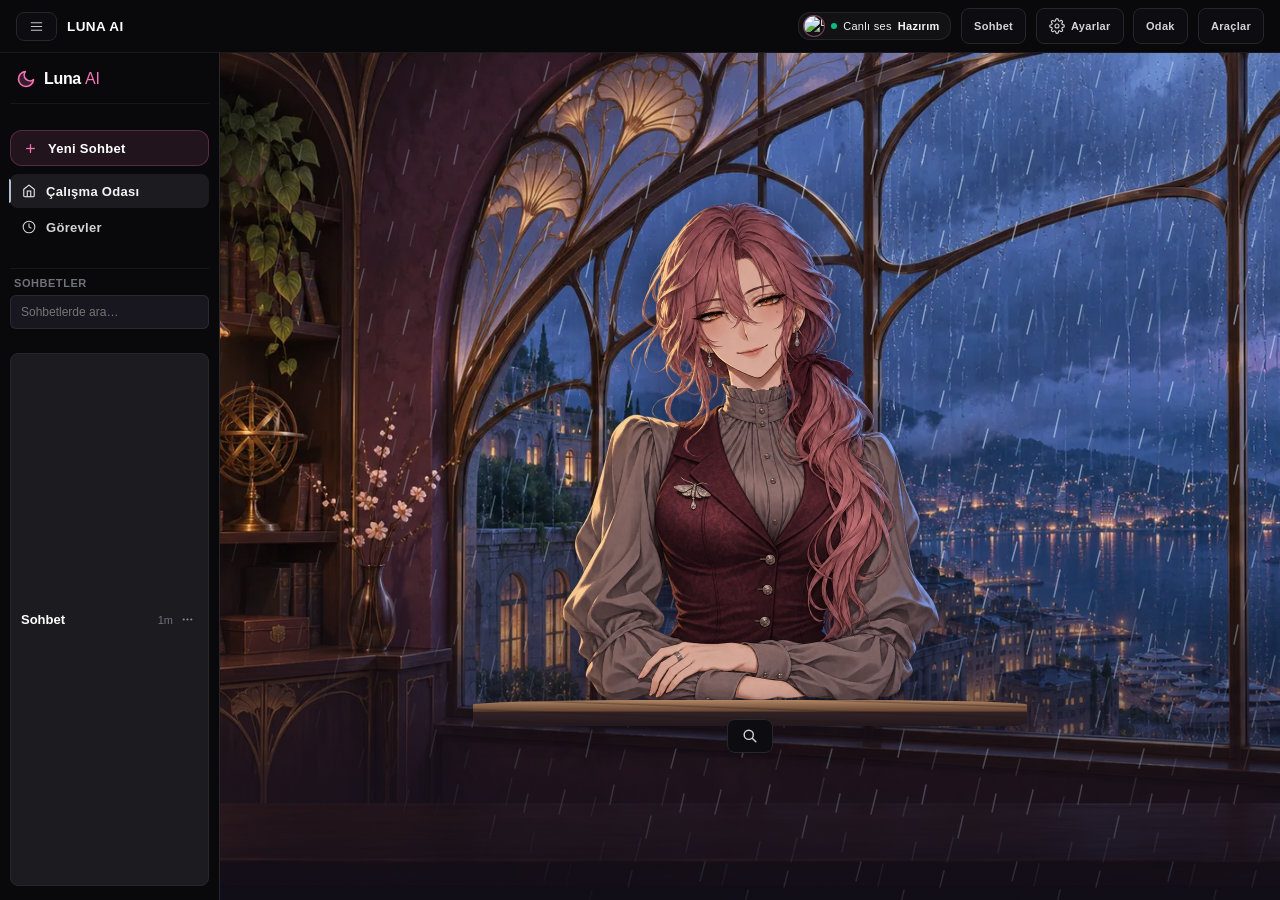
==== commit 2d5fd2e6: "fix: add safety gates and harden regression coverage" ====
--- a/index.html
+++ b/index.html
@@ -70,7 +70,7 @@
     background-size: 32px 32px;
   }
 
-  /* System Pulse Neon Bar (OpenLuna Inspired) */
+  /* System Pulse Neon Bar (OpenJarvis Inspired) */
   #zeroSystemPulseBar {
     width: 100%;
     height: 3px;
@@ -115,7 +115,7 @@
     100% { transform: translateX(500%); }
   }
 
-  /* OpenLuna Streaming Dots Keyframes */
+  /* OpenJarvis Streaming Dots Keyframes */
   @keyframes ojBounce {
     0%, 80%, 100% { transform: scale(0.6); opacity: 0.3; }
     40% { transform: scale(1.2); opacity: 1; }
@@ -405,7 +405,7 @@
     flex-shrink: 0;
   }
 
-  /* OpenLuna 3-Column Workspace Layout */
+  /* OpenJarvis 3-Column Workspace Layout */
   .workspace-grid {
     flex: 1;
     display: flex;
@@ -420,7 +420,7 @@
     overflow: hidden;
   }
 
-  /* OpenLuna Side Panel (System, Tasks, Radar) */
+  /* OpenJarvis Side Panel (System, Tasks, Radar) */
   .panel.cockpit-side-panel {
     display: flex;
     flex-direction: column;
@@ -1173,7 +1173,7 @@
   }
 
   /* ==========================================================================
-     ZERO OS — ACCIO LUNA STYLE CYBERNETIC MODEL SELECTOR MODAL
+     ZERO OS — ACCIO JARVIS STYLE CYBERNETIC MODEL SELECTOR MODAL
      ========================================================================== */
   .zero-model-modal-box {
     background: #0d1117;
@@ -2231,7 +2231,7 @@
   .welcome-quick-chips,
   .orb-view-toggle-btn,
   .mic-indicator-wrap,
-  .openluna-welcome-deck p,
+  .openjarvis-welcome-deck p,
   .xray-footer {
     display: none !important;
   }
@@ -2246,10 +2246,10 @@
   }
 
   /* Welcome Header: Minimal & Crisp */
-  .openluna-welcome-deck {
+  .openjarvis-welcome-deck {
     margin-bottom: 12px !important;
   }
-  .openluna-welcome-deck h1 {
+  .openjarvis-welcome-deck h1 {
     font-size: 20px !important;
     font-weight: 700 !important;
     color: #f8fafc !important;
@@ -2371,7 +2371,7 @@
     min-width: 0; flex: 1; padding: 18px 24px !important;
     gap: 14px; justify-content: flex-start; background: #0b1017 !important;
   }
-  #viewCockpit .openluna-welcome-deck { margin: 0 !important; }
+  #viewCockpit .openjarvis-welcome-deck { margin: 0 !important; }
   #viewCockpit .orb-box {
     width: 180px !important; height: 180px !important; flex-shrink: 0;
     box-shadow: 0 0 24px #f472b614 !important; margin: 0 !important;
@@ -2385,10 +2385,10 @@
   #viewCockpit .controls-dock + div { display: none; }
   #viewCockpit .chat-panel { flex: 1 0 260px; min-height: 260px; margin: 0 !important; gap: 0 !important; }
   #viewCockpit #transcript { flex: 1; min-height: 110px; overflow-y: auto; }
-  #viewCockpit .openluna-prompt-container { flex-shrink: 0; margin-top: 0 !important; }
+  #viewCockpit .openjarvis-prompt-container { flex-shrink: 0; margin-top: 0 !important; }
   #viewCockpit #textInput { min-width: 0; font-size: 14px !important; }
   #viewCockpit #promptMicBtn { min-width: 38px; min-height: 38px; }
-  #viewCockpit .openluna-prompt-container:focus-within { outline: 2px solid var(--cyan); border-radius: 14px; }
+  #viewCockpit .openjarvis-prompt-container:focus-within { outline: 2px solid var(--cyan); border-radius: 14px; }
   #viewCockpit #ojCockpitSidePanel { width: 240px !important; min-width: 220px !important; box-shadow: none; background: #0e141d !important; }
   #viewCockpit #studyBlackboardHud { flex-shrink: 0; max-height: 240px; overflow-y: auto; }
   body:has(#viewCockpit[style*="flex"]) #zeroRightTelemetry { display: none; }
@@ -2479,14 +2479,14 @@
   .view-grid-2, .view-grid-3 { min-width: 0; gap: 16px; }
   .view-grid-2 > *, .view-grid-3 > * { min-width: 0; overflow-wrap: anywhere; }
   #viewCockpit .msg-bubble { background: #0d0d12 !important; border: 1px solid rgba(255, 255, 255, 0.05) !important; color: #f4f4f5; border-radius: 10px; line-height: 1.6; box-shadow: none; }
-  #viewCockpit .openluna-prompt-container > div:first-child { background: #08080a !important; border-color: var(--border) !important; box-shadow: none !important; }
+  #viewCockpit .openjarvis-prompt-container > div:first-child { background: #08080a !important; border-color: var(--border) !important; box-shadow: none !important; }
   #viewCockpit #textInput { border: 0 !important; background: transparent !important; min-height: 38px; color: #f4f4f5 !important; }
   #viewCockpit #sendBtn { flex-shrink: 0; width: 38px !important; height: 38px !important; box-shadow: none; background: #18181b !important; border-color: var(--border) !important; }
   #viewCockpit .avatar-art-container { border: 1px solid var(--border) !important; box-shadow: none !important; }
   #viewCockpit .orb-box { border: 0 !important; box-shadow: none !important; overflow: visible !important; }
   #viewCockpit #characterSwitcherContainer { margin-top: 4px !important; }
   #viewCockpit #ojCockpitSidePanel { border-color: var(--border) !important; background: #050507 !important; }
-  #viewCockpit .openluna-welcome-deck h1 { font-size: 18px !important; font-weight: 600 !important; }
+  #viewCockpit .openjarvis-welcome-deck h1 { font-size: 18px !important; font-weight: 600 !important; }
   #zeroRightTelemetry { display: none !important; }
 
   /* Minimal Smooth Hover Pill Bar */
@@ -2610,7 +2610,7 @@
     outline: 2px solid var(--cyan); outline-offset: -2px;
   }
   .sidebar-conv-item:focus-within .conv-delete-btn { display: inline-block !important; }
-  #viewCockpit .openluna-welcome-deck h2 { font-size: 18px !important; font-weight: 600 !important; }
+  #viewCockpit .openjarvis-welcome-deck h2 { font-size: 18px !important; font-weight: 600 !important; }
   #viewCockpit #ojCockpitSidePanel { background: var(--card) !important; }
   #viewCockpit #ojCockpitSidePanel .nav-tab { box-shadow: none !important; }
   #viewCockpit .avatar-art-container:has(img[hidden]) {
@@ -2624,7 +2624,7 @@
   #ojCockpitSidePanel { box-shadow: none !important; border-color: rgba(179,198,217,.1) !important; }
   #ojCockpitSidePanel .nav-tab { box-shadow: none !important; text-shadow: none !important; }
   #sectionOjSystem > div > div > div { border-color: rgba(179,198,217,.08) !important; }
-  #viewCockpit .openluna-prompt-container > div:first-child { min-width: 0; }
+  #viewCockpit .openjarvis-prompt-container > div:first-child { min-width: 0; }
   @media (max-width: 900px) {
     #zeroMainSidebar,
     body:has(#viewCockpit[style*="flex"]) #zeroMainSidebar {
@@ -2643,7 +2643,7 @@
     #viewCockpit .center-stage { min-height: 510px; }
     #viewCockpit .avatar-art-container { box-shadow: none !important; }
     #viewCockpit #avatarHaloRing { opacity: .08; }
-    #viewCockpit .openluna-prompt-container > div:first-child { backdrop-filter: none !important; }
+    #viewCockpit .openjarvis-prompt-container > div:first-child { backdrop-filter: none !important; }
   }
   /* Dashboard conversation and navigation */
   #zeroMainSidebar { gap: 14px !important; }
@@ -2665,7 +2665,7 @@
   }
   .sidebar-secondary .sidebar-nav-group { padding-left: 8px; }
   #zeroMainSidebar .sidebar-item { min-height: 38px; font-size: 13px; }
-  #viewCockpit .openluna-welcome-deck h2 {
+  #viewCockpit .openjarvis-welcome-deck h2 {
     color: var(--txt); font-size: clamp(21px, 3vw, 28px) !important;
     line-height: 1.2; margin: 0; letter-spacing: -.025em;
   }
@@ -2840,7 +2840,7 @@
   #viewCockpit .msg-bubble.user { background: #25252b !important; }
   /* Accio Work / ChatGPT Standardı: Sohbet aktif olduğunda orta sahne tamamen ferahlar, avatar üst bara ve ses moduna geçer */
   #viewCockpit.chat-active .orb-box,
-  #viewCockpit.chat-active .openluna-welcome-deck {
+  #viewCockpit.chat-active .openjarvis-welcome-deck {
     display: none !important;
   }
   #viewCockpit.chat-active .chat-panel {
@@ -2867,21 +2867,20 @@
   }
   #viewCockpit #transcript:has(.starter-message) { min-height: 0; padding: 12px 8px; }
   .starter-message { margin: 0; text-align: center; color: var(--dim); font-size: 15px; }
-  #viewCockpit .openluna-prompt-container { max-width: none; margin: 0 !important; gap: 0; }
-  #viewCockpit .openluna-prompt-container > div:first-child {
+  #viewCockpit .openjarvis-prompt-container { max-width: none; margin: 0 !important; gap: 0; }
+  #viewCockpit .openjarvis-prompt-container > div:first-child {
     border: 0; border-top: 1px solid var(--border); border-radius: 0;
     background: transparent !important; padding: 8px 12px 6px; backdrop-filter: none;
   }
-  #viewCockpit .chat-panel:has(.starter-message) .openluna-prompt-container {
-    border-radius: 0; border: 0 !important; background: transparent !important; box-shadow: none !important;
-  }
-  #viewCockpit .chat-panel:has(.starter-message) .openluna-prompt-container > div:first-child {
-    border: 0 !important; background: transparent !important; box-shadow: none !important;
-  }
-  #viewCockpit .openluna-prompt-container:focus-within { outline: 0; }
+  #viewCockpit .chat-panel:has(.starter-message) .openjarvis-prompt-container {
+    border-radius: 14px; border: 1px solid var(--border); background: var(--card);
+  }
+  #viewCockpit .chat-panel:has(.starter-message) .openjarvis-prompt-container > div:first-child {
+    border-top: 0;
+  }
+  #viewCockpit .openjarvis-prompt-container:focus-within { outline: 0; }
   #viewCockpit .composer-row { display: flex; gap: 8px; align-items: center; }
-  #viewCockpit:not(.chat-active) #exitChatToStageBtn,
-  #viewCockpit:not(.chat-active) #studioCollapseBtn { display: none !important; }
+  #viewCockpit .composer-row:focus-within { outline: 1px solid var(--cyan); outline-offset: 2px; border-radius: 10px; }
   #viewCockpit #textInput { color: var(--txt); padding: 4px 7px; }
   #viewCockpit #textInput::placeholder { color: var(--dim); }
   #viewCockpit .composer-context { display: flex; flex-wrap: wrap; gap: 6px; }
@@ -3029,7 +3028,7 @@
   #hpCard :is(.model-hub-current, .hp-item-row, .activity-preview article) {
     background: #19191d; border-color: var(--border);
   }
-  #viewCockpit .openluna-prompt-container > div:first-child {
+  #viewCockpit .openjarvis-prompt-container > div:first-child {
     background: var(--card) !important; border-radius: inherit;
   }
   #viewCockpit .composer-row:focus-within { outline-color: #bdc9d9; }
@@ -3502,7 +3501,7 @@
   #accioComposer .accio-callbar-actions { display: none !important; }
   #accioComposer .composer-row[hidden] { display: none !important; }
   #quickConversation #exitChatToStageBtn { display: none; }
-  #viewCockpit:not(.chat-active) .center-stage .openluna-welcome-deck { display: none !important; }
+  #viewCockpit:not(.chat-active) .center-stage .openjarvis-welcome-deck { display: none !important; }
   #viewCockpit:not(.chat-active) .center-stage:not(.studio-composer-open) .chat-panel { display: none !important; }
   #studioSearchBtn:focus-visible, #settingsModal button:focus-visible { outline: 2px solid #e4abcb; outline-offset: 3px; }
 
@@ -4062,7 +4061,16 @@
     cursor: default;
   }
   #viewCockpit:not(.chat-active) .center-stage .orb-box::after {
-    display: none !important;
+    content: "";
+    position: absolute;
+    pointer-events: none;
+    inset: calc(100% - 1px) 3% auto;
+    height: 26px;
+    border-radius: 38% 38% 9px 9px / 18% 18% 9px 9px;
+    background:
+      repeating-linear-gradient(2deg, transparent 0 4px, #23151355 5px, transparent 7px 11px),
+      linear-gradient(180deg, #b28764 0%, #674534 43%, #302124 46%, #24191e 100%);
+    box-shadow: 0 8px 20px #110b14a0;
   }
   #viewCockpit:not(.chat-active) .center-stage .orb-box > #animeAvatarBox {
     display: none !important;
@@ -4077,13 +4085,12 @@
     transform-origin: center bottom;
     animation: studioBreath 6s ease-in-out infinite;
   }
-  #viewCockpit:not(.chat-active) .center-stage .openluna-prompt-container > div:first-child {
-    background: transparent !important;
-    border: none !important;
-    border-radius: 0 !important;
-    box-shadow: none !important;
-  }
-  #viewCockpit:not(.chat-active) .center-stage :is(.openluna-welcome-deck p, .starter-message) {
+  #viewCockpit:not(.chat-active) .center-stage .openjarvis-prompt-container > div:first-child {
+    background: #191823 !important;
+    border: 1px solid #766070 !important;
+    border-radius: 18px !important;
+  }
+  #viewCockpit:not(.chat-active) .center-stage :is(.openjarvis-welcome-deck p, .starter-message) {
     color: #e3dbe5 !important;
   }
   #viewCockpit:not(.chat-active) .center-stage #transcript:has(.starter-message) {
@@ -4121,7 +4128,7 @@
     background: transparent; box-shadow: none; display: flex; flex-direction: column;
   }
   #quickConversation #transcript { flex: 1; min-height: 0; max-height: none; overflow-y: auto; }
-  #quickConversation .openluna-prompt-container { flex: 0 0 auto; min-width: 0; }
+  #quickConversation .openjarvis-prompt-container { flex: 0 0 auto; min-width: 0; }
   #quickConversation .composer-footer, #quickConversation .composer-footer > div { flex-wrap: wrap; }
   #quickConversation button:focus-visible { outline: 2px solid #e4abcb; outline-offset: 2px; }
   #quickConversation .composer-row[hidden], #viewCockpit .composer-row[hidden], #dictationBar[hidden] { display: none !important; }
@@ -4210,310 +4217,6 @@
   #voiceHeardText b { font-weight: 500; }
 
   .bubble-action-status { color: var(--dim); font-size: 12px; overflow-wrap: anywhere; }
-
-  /* =================================================================
-     LUNA AI — MANUS STYLE YAN SOHBET (SIDE CHAT)
-     ================================================================= */
-  .side-chat-trigger-wrap {
-    position: relative;
-    display: inline-flex;
-    align-items: center;
-  }
-  .side-chat-btn {
-    position: relative;
-    display: inline-flex;
-    align-items: center;
-    justify-content: center;
-    padding: 6px 10px;
-    border-radius: 8px;
-    background: rgba(255, 255, 255, 0.05);
-    border: 1px solid rgba(255, 255, 255, 0.12);
-    color: #e2e8f0;
-    cursor: pointer;
-    transition: all 0.2s ease;
-  }
-  .side-chat-btn:hover {
-    background: rgba(255, 255, 255, 0.1);
-    border-color: rgba(255, 255, 255, 0.22);
-    color: #fff;
-  }
-  .side-chat-btn[aria-expanded="true"] {
-    background: rgba(56, 189, 248, 0.15);
-    border-color: #38bdf8;
-    color: #38bdf8;
-  }
-  .side-chat-badge-dot {
-    position: absolute;
-    top: 3px;
-    right: 3px;
-    width: 6px;
-    height: 6px;
-    border-radius: 50%;
-    background: #0284c7;
-    box-shadow: 0 0 6px #38bdf8;
-    animation: sideChatPulse 2s infinite ease-in-out;
-  }
-  @keyframes sideChatPulse {
-    0%, 100% { transform: scale(1); opacity: 0.9; }
-    50% { transform: scale(1.3); opacity: 1; }
-  }
-
-  /* Popover Tooltip (Manus Style) */
-  .side-chat-popover {
-    position: absolute;
-    top: calc(100% + 10px);
-    right: 0;
-    width: 280px;
-    background: #17171c;
-    border: 1px solid rgba(255, 255, 255, 0.14);
-    border-radius: 14px;
-    padding: 14px 16px;
-    box-shadow: 0 16px 36px rgba(0, 0, 0, 0.75);
-    z-index: 10005;
-    animation: topbar-appear 150ms ease-out both;
-  }
-  .side-chat-popover::before {
-    content: '';
-    position: absolute;
-    top: -6px;
-    right: 14px;
-    width: 10px;
-    height: 10px;
-    background: #17171c;
-    border-left: 1px solid rgba(255, 255, 255, 0.14);
-    border-top: 1px solid rgba(255, 255, 255, 0.14);
-    transform: rotate(45deg);
-  }
-  .side-chat-popover-header {
-    display: flex;
-    align-items: center;
-    gap: 8px;
-    margin-bottom: 8px;
-    font-size: 13px;
-    color: #fff;
-  }
-  .side-chat-tag-new {
-    font-size: 10px;
-    font-weight: 700;
-    color: #38bdf8;
-    background: rgba(56, 189, 248, 0.15);
-    border: 1px solid rgba(56, 189, 248, 0.25);
-    padding: 1px 6px;
-    border-radius: 5px;
-  }
-  .side-chat-popover-desc {
-    margin: 0 0 12px 0;
-    font-size: 12px;
-    line-height: 1.5;
-    color: #94a3b8;
-  }
-  .side-chat-popover-actions {
-    display: flex;
-    justify-content: flex-end;
-  }
-  .side-chat-confirm-btn {
-    background: #ffffff;
-    color: #0f172a;
-    border: none;
-    border-radius: 7px;
-    padding: 6px 14px;
-    font-size: 11px;
-    font-weight: 700;
-    cursor: pointer;
-    transition: background 0.15s ease;
-  }
-  .side-chat-confirm-btn:hover {
-    background: #e2e8f0;
-  }
-
-  /* Slide-Over Drawer (OLED Glassmorphism) */
-  .side-chat-drawer {
-    position: fixed;
-    top: 0;
-    right: 0;
-    bottom: 0;
-    width: 380px;
-    max-width: 90vw;
-    background: rgba(14, 15, 20, 0.94);
-    backdrop-filter: blur(24px);
-    -webkit-backdrop-filter: blur(24px);
-    border-left: 1px solid rgba(255, 255, 255, 0.1);
-    z-index: 10001;
-    display: flex;
-    flex-direction: column;
-    box-shadow: -12px 0 40px rgba(0, 0, 0, 0.8);
-    transform: translateX(100%);
-    transition: transform 0.28s cubic-bezier(0.16, 1, 0.3, 1);
-  }
-  .side-chat-drawer.open {
-    transform: translateX(0);
-  }
-  .side-chat-drawer-header {
-    display: flex;
-    align-items: center;
-    justify-content: space-between;
-    padding: 14px 18px;
-    border-bottom: 1px solid rgba(255, 255, 255, 0.08);
-    background: rgba(255, 255, 255, 0.02);
-  }
-  .side-chat-title-wrap {
-    display: flex;
-    align-items: center;
-    gap: 10px;
-  }
-  .side-chat-icon-badge {
-    width: 30px;
-    height: 30px;
-    border-radius: 8px;
-    background: rgba(56, 189, 248, 0.12);
-    border: 1px solid rgba(56, 189, 248, 0.25);
-    color: #38bdf8;
-    display: flex;
-    align-items: center;
-    justify-content: center;
-  }
-  .side-chat-title {
-    margin: 0;
-    font-size: 14px;
-    font-weight: 700;
-    color: #f8fafc;
-  }
-  .side-chat-sub {
-    display: block;
-    font-size: 11px;
-    color: #64748b;
-  }
-  .side-chat-header-actions {
-    display: flex;
-    align-items: center;
-    gap: 6px;
-  }
-  .side-chat-action-btn {
-    width: 28px;
-    height: 28px;
-    border-radius: 6px;
-    border: 1px solid transparent;
-    background: transparent;
-    color: #94a3b8;
-    font-size: 15px;
-    display: flex;
-    align-items: center;
-    justify-content: center;
-    cursor: pointer;
-    transition: all 0.15s ease;
-  }
-  .side-chat-action-btn:hover {
-    background: rgba(255, 255, 255, 0.08);
-    color: #fff;
-  }
-  .side-chat-body {
-    flex: 1;
-    overflow-y: auto;
-    padding: 16px;
-    display: flex;
-    flex-direction: column;
-    gap: 12px;
-  }
-  .side-chat-starter {
-    background: rgba(255, 255, 255, 0.03);
-    border: 1px dashed rgba(255, 255, 255, 0.12);
-    border-radius: 12px;
-    padding: 14px;
-    color: #94a3b8;
-    font-size: 12px;
-    line-height: 1.5;
-    text-align: center;
-  }
-  .side-chat-starter p {
-    margin: 0 0 6px 0;
-  }
-  .side-chat-starter p:last-child {
-    margin: 0;
-  }
-  .side-chat-msg {
-    display: flex;
-    width: 100%;
-  }
-  .side-chat-msg.user {
-    justify-content: flex-end;
-  }
-  .side-chat-msg.assistant {
-    justify-content: flex-start;
-  }
-  .side-chat-bubble {
-    max-width: 85%;
-    padding: 10px 14px;
-    font-size: 13px;
-    line-height: 1.5;
-    word-break: break-word;
-  }
-  .side-chat-msg.user .side-chat-bubble {
-    background: rgba(56, 189, 248, 0.15);
-    border: 1px solid rgba(56, 189, 248, 0.25);
-    color: #f1f5f9;
-    border-radius: 14px 14px 2px 14px;
-  }
-  .side-chat-msg.assistant .side-chat-bubble {
-    background: rgba(255, 255, 255, 0.05);
-    border: 1px solid rgba(255, 255, 255, 0.1);
-    color: #e2e8f0;
-    border-radius: 14px 14px 14px 2px;
-  }
-  .side-chat-bubble.streaming::after {
-    content: '▋';
-    display: inline-block;
-    color: #38bdf8;
-    animation: sideChatBlink 0.8s infinite;
-  }
-  @keyframes sideChatBlink {
-    0%, 100% { opacity: 1; }
-    50% { opacity: 0; }
-  }
-  .side-chat-footer {
-    padding: 12px 16px;
-    border-top: 1px solid rgba(255, 255, 255, 0.08);
-    background: rgba(255, 255, 255, 0.02);
-  }
-  .side-chat-input-form {
-    display: flex;
-    align-items: center;
-    gap: 8px;
-    background: rgba(0, 0, 0, 0.35);
-    border: 1px solid rgba(255, 255, 255, 0.14);
-    border-radius: 10px;
-    padding: 4px 6px 4px 12px;
-    transition: border-color 0.2s ease;
-  }
-  .side-chat-input-form:focus-within {
-    border-color: #38bdf8;
-  }
-  .side-chat-input-form input {
-    flex: 1;
-    background: transparent;
-    border: none;
-    outline: none;
-    color: #f8fafc;
-    font-size: 13px;
-  }
-  .side-chat-input-form input::placeholder {
-    color: #64748b;
-  }
-  .side-chat-input-form button {
-    width: 30px;
-    height: 30px;
-    border-radius: 7px;
-    background: #38bdf8;
-    color: #000;
-    border: none;
-    display: flex;
-    align-items: center;
-    justify-content: center;
-    cursor: pointer;
-    transition: opacity 0.15s ease;
-  }
-  .side-chat-input-form button:hover {
-    opacity: 0.9;
-  }
 </style>
 </head>
 <body>
@@ -4565,32 +4268,6 @@
     </button>
 
     <button id="headerFocusRoomBtn" class="btn-sm topbar-control" type="button" aria-haspopup="dialog" aria-controls="focusRoom">Odak</button>
-
-    <!-- Manus Style Yan Sohbet (Side Chat) Button & Popover -->
-    <div class="side-chat-trigger-wrap">
-      <button class="btn-sm topbar-control side-chat-btn" id="sideChatToggleBtn" type="button" aria-label="Yan sohbet" title="Yan sohbet (Paralel soru &amp; fikir)">
-        <svg width="15" height="15" viewBox="0 0 24 24" fill="none" stroke="currentColor" stroke-width="2" stroke-linecap="round" stroke-linejoin="round">
-          <path d="M21 15a2 2 0 0 1-2 2H7l-4 4V5a2 2 0 0 1 2-2h14a2 2 0 0 1 2 2z"></path>
-          <line x1="12" y1="8" x2="12" y2="14"></line>
-          <line x1="9" y1="11" x2="15" y2="11"></line>
-        </svg>
-        <span class="side-chat-badge-dot"></span>
-      </button>
-
-      <!-- Manus Popover Card -->
-      <div id="sideChatTooltip" class="side-chat-popover" role="dialog" aria-modal="false" style="display:none;">
-        <div class="side-chat-popover-header">
-          <strong>Yan sohbet</strong>
-          <span class="side-chat-tag-new">Yeni</span>
-        </div>
-        <p class="side-chat-popover-desc">
-          Luna çalışmayı sürdürürken, yan sohbette sorular sorabilir veya fikirler üzerine konuşabilirsiniz. Ana göreviniz kesintiye uğramaz.
-        </p>
-        <div class="side-chat-popover-actions">
-          <button id="sideChatTooltipDismissBtn" class="side-chat-confirm-btn" type="button">Anladım</button>
-        </div>
-      </div>
-    </div>
     <details class="dashboard-tools">
       <summary class="btn-sm topbar-control">Araçlar</summary>
       <div>
@@ -4727,7 +4404,7 @@
       <input type="search" id="chatSearchInput" aria-label="Sohbetlerde ara" placeholder="Sohbetlerde ara…" autocomplete="off" style="width:100%; padding:6px 10px; font-size:12px; background:#18161f; border:1px solid rgba(255,255,255,0.08); border-radius:6px; color:#fff; outline:none;">
     </div>
 
-    <div id="sidebarConversationList" class="sidebar-history" aria-label="Sohbetler" style="flex:1; overflow-y:auto; display:flex; flex-direction:column; gap:4px; max-height:none; margin-top:4px; align-content:flex-start;"></div>
+    <div id="sidebarConversationList" class="sidebar-history" aria-label="Sohbetler" style="flex:1; overflow-y:auto; display:grid; gap:2px; max-height:none; margin-top:4px;"></div>
   </aside>
 
   <!-- CENTER STAGE CONTAINER -->
@@ -4756,7 +4433,7 @@
     </div>
 
 <div class="workspace-grid" id="viewCockpit" style="display:flex;">
-  <!-- Center Stage: AI Orb & Voice Core with OpenLuna Vibe -->
+  <!-- Center Stage: AI Orb & Voice Core with OpenJarvis Vibe -->
   <main class="center-stage" style="display:flex; flex-direction:column; align-items:center; overflow-y:auto; flex:1;">
     <div class="studio-rain" aria-hidden="true"></div>
     <div class="orb-box">
@@ -4769,7 +4446,7 @@
     bob: '/static/avatars/accio-studio-lavender.png'
   };
   function activeStudioCharacter() {
-    const saved = localStorage.getItem('luna_active_avatar_char');
+    const saved = localStorage.getItem('jarvis_active_avatar_char');
     return Object.hasOwn(studioCharacters, saved) ? saved : 'rose';
   }
   studioPortrait.src = studioCharacters[activeStudioCharacter()];
@@ -4821,8 +4498,8 @@
       </div>
     </div>
 
-    <!-- OpenLuna Minimalist Welcome Header (Avatarın Hemen Altında) -->
-    <div class="openluna-welcome-deck" style="display:flex; flex-direction:column; align-items:center; text-align:center; margin-top:24px; margin-bottom:12px;">
+    <!-- OpenJarvis Minimalist Welcome Header (Avatarın Hemen Altında) -->
+    <div class="openjarvis-welcome-deck" style="display:flex; flex-direction:column; align-items:center; text-align:center; margin-top:24px; margin-bottom:12px;">
       <h2 id="dynamicGreetingText" style="font-size:24px; font-weight:700; color:#fff; letter-spacing:-0.5px; margin-bottom:4px;">İyi akşamlar, Negr1v</h2>
       <p style="font-size:13px; color:#94a3b8; margin:0 0 12px 0;">Selam tatlım. Seni dinliyorum. Aklında ne var?</p>
       <div class="welcome-quick-chips" style="display:flex; gap:10px; justify-content:center; flex-wrap:wrap;">
@@ -4929,7 +4606,7 @@
           <line x1="12" y1="19" x2="12" y2="22"></line>
         </svg>
       </button>
-      <button class="interrupt-btn" id="interruptBtn" title="Luna'in sözünü anında kes [Esc]" style="display:inline-flex; align-items:center; gap:6px;">
+      <button class="interrupt-btn" id="interruptBtn" title="Jarvis'in sözünü anında kes [Esc]" style="display:inline-flex; align-items:center; gap:6px;">
         <svg width="12" height="12" viewBox="0 0 24 24" fill="none" stroke="currentColor" stroke-width="2"><rect x="4" y="4" width="16" height="16" rx="2"/></svg>
         <span>Sözünü Kes</span>
       </button>
@@ -4986,7 +4663,7 @@
         <p class="starter-message">Nasıl yardımcı olabilirim?</p>
       </div>
       <!-- Study With Mommy Authentic Floating Callbar -->
-      <div id="accioComposer" class="callbar openluna-prompt-container">
+      <div id="accioComposer" class="callbar openjarvis-prompt-container">
         <div class="callbar__over">
           <div class="callbar__how" id="mommyStatusPill">
             <span class="callbar__dot"></span>
@@ -5592,7 +5269,7 @@
   <div class="view-card" style="flex:1; display:flex; flex-direction:column; gap:12px;">
     <div class="view-card-title">
       <div style="display:flex; align-items:center; gap:8px;">
-        <span>📜 OpenLuna Bilişsel İzleyici & Denetim Günlüğü (Trace Debugger)</span>
+        <span>📜 OpenJarvis Bilişsel İzleyici & Denetim Günlüğü (Trace Debugger)</span>
         <span id="traceStepCount" style="font-size:11px; padding:2px 8px; border-radius:10px; background:rgba(34,211,238,0.15); color:var(--cyan); border:1px solid rgba(34,211,238,0.3);">0 iz</span>
       </div>
       <div style="display:flex; gap:8px;">
@@ -5612,7 +5289,7 @@
     </div>
 
     <!-- Structured Trace Cards List -->
-    <div id="openLunaTraceList" style="display:flex; flex-direction:column; gap:8px; max-height:260px; overflow-y:auto; padding-right:4px;">
+    <div id="openJarvisTraceList" style="display:flex; flex-direction:column; gap:8px; max-height:260px; overflow-y:auto; padding-right:4px;">
       <!-- Populated dynamically via addTraceStep -->
     </div>
 
@@ -5702,7 +5379,7 @@
           <div id="autoParamViewWrapper" style="display:none;">
             <label style="font-size:11px; font-weight:600; color:#94a3b8; display:block; margin-bottom:6px; letter-spacing:0.5px;">Açılacak ekran</label>
             <select id="autoParamViewSelect" class="task-input" style="width:100%; box-sizing:border-box; background:rgba(10,15,25,0.85); border:1px solid rgba(255,255,255,0.12); color:#f1f5f9; padding:10px 12px; border-radius:8px; font-size:13px; outline:none;">
-              <option value="kokpit">LUNA Kokpit (Core HUD)</option>
+              <option value="kokpit">JARVIS Kokpit (Core HUD)</option>
               <option value="yks_takip">YKS Soru & Deneme Takip</option>
             </select>
           </div>
@@ -5766,7 +5443,7 @@
         <div style="display:flex; flex-direction:column; gap:8px; font-size:12px; color:var(--dim); margin-top:8px;">
           <div>Zaman Dilimi: <b style="color:#fff;">Europe/Istanbul (UTC+3)</b></div>
           <div>Mevcut Ortam Modu (Ambient): <b id="autoAmbientMoodVal" style="color:var(--cyan);">default</b></div>
-          <div>Kalıcı Depolama: <b style="color:#fff;">luna_automations.json (v4.0)</b></div>
+          <div>Kalıcı Depolama: <b style="color:#fff;">jarvis_automations.json (v4.0)</b></div>
         </div>
       </div>
 
@@ -6302,24 +5979,24 @@
     </div>
     <div style="font-size:12px; line-height:1.6; color:#cbd5e1; display:flex; flex-direction:column; gap:10px; margin-top:8px;">
       <p style="margin:0;">
-        LUNA sesli komut sistemi, tarayıcınızın yerleşik <b>Web Speech API</b> arayüzünü kullanır.
+        Mikrofonu açınca tarayıcı <b>MediaRecorder</b> ile kısa ses parçaları kaydeder ve yerel JARVIS uygulamasındaki <b>/api/stt</b> rotasına gönderir.
       </p>
       <div style="background:rgba(255,255,255,0.03); border:1px solid rgba(255,255,255,0.08); padding:10px; border-radius:6px; font-size:11px; display:flex; flex-direction:column; gap:6px;">
         <div style="display:flex; align-items:flex-start; gap:6px;">
           <span style="color:var(--cyan);">•</span>
-          <span>Tarayıcı sağlayıcısına bağlı olarak (örn. Google Chrome), ses veriniz yerel LUNA uygulaması dışındaki tarayıcı ses tanıma servisleri tarafından işlenebilir.</span>
+          <span>Ses, yerel Vosk tanıma motorunda işlenir; üçüncü taraf tarayıcı konuşma tanıma servisine gönderilmez.</span>
         </div>
         <div style="display:flex; align-items:flex-start; gap:6px;">
           <span style="color:var(--cyan);">•</span>
-          <span>LUNA sunucusunda ham mikrofon ses kayıtları <b>kesinlikle depolanmaz</b>.</span>
+          <span>Ham mikrofon sesi kalıcı olarak saklanmaz; STT isteği için kullanılan geçici dosya işlem sonunda silinir.</span>
         </div>
         <div style="display:flex; align-items:flex-start; gap:6px;">
           <span style="color:var(--cyan);">•</span>
-          <span>Yalnızca metne dönüştürülen transkript, mevcut LUNA sohbet kanalına iletilir.</span>
+          <span>Tanıma metni sohbete gönderildiğinde, seçili sağlayıcıya iletilebilir; bu sağlayıcı yerel veya uzak olabilir.</span>
         </div>
       </div>
       <p style="margin:0; font-size:11px; color:var(--dim);">
-        Bu onay yalnızca mevcut sayfa oturumunda bellekte tutulur; kalıcı çerez veya izleyici kullanılmaz.
+        Onay yalnızca bu sayfa oturumu boyunca bellekte tutulur. Sayfa yeniden yüklendiğinde tekrar sorulur.
       </p>
     </div>
     <div style="display:flex; gap:8px; justify-content:flex-end; margin-top:16px;">
@@ -6329,15 +6006,15 @@
   </div>
 </div>
 
-<!-- OpenLuna Data Sources & Connectors Modal -->
-<div class="modal-overlay" id="openLunaDataSourcesModal" style="display:none; position:fixed; inset:0; background:rgba(0,0,0,0.85); backdrop-filter:blur(16px); z-index:99999; align-items:center; justify-content:center; padding:20px;">
+<!-- OpenJarvis Data Sources & Connectors Modal -->
+<div class="modal-overlay" id="openJarvisDataSourcesModal" style="display:none; position:fixed; inset:0; background:rgba(0,0,0,0.85); backdrop-filter:blur(16px); z-index:99999; align-items:center; justify-content:center; padding:20px;">
   <div class="modal" style="background:#0f1218; border:1px solid rgba(255,255,255,0.12); border-radius:16px; width:100%; max-width:820px; max-height:85vh; overflow-y:auto; box-shadow:0 24px 60px rgba(0,0,0,0.9); padding:24px; display:flex; flex-direction:column; gap:16px;">
     <div style="display:flex; justify-content:space-between; align-items:center; border-bottom:1px solid rgba(255,255,255,0.08); padding-bottom:12px;">
       <div style="display:flex; align-items:center; gap:10px;">
         <span style="font-size:20px;">🗄️</span>
         <div>
           <h2 style="font-size:16px; font-weight:700; color:#fff; margin:0;">Bağlantılı Veri Kaynakları & Bilişsel Entegrasyonlar</h2>
-          <div style="font-size:11px; color:#94a3b8; margin-top:2px;">OpenLuna mimarisi: Yerel dosyalar, RAG bellek grafı, LLM altyapısı ve canlı kanallar</div>
+          <div style="font-size:11px; color:#94a3b8; margin-top:2px;">OpenJarvis mimarisi: Yerel dosyalar, RAG bellek grafı, LLM altyapısı ve canlı kanallar</div>
         </div>
       </div>
       <div style="display:flex; align-items:center; gap:8px;">
@@ -6364,7 +6041,7 @@
             <span style="font-size:16px;">📂</span>
             <div>
               <div style="font-size:12px; font-weight:700; color:#fff;">Yerel Çalışma Alanı</div>
-              <div style="font-size:10px; color:#64748b; font-family:monospace;">C:\\Users\\negr1\\Projeler\\LUNA-AI</div>
+              <div style="font-size:10px; color:#64748b; font-family:monospace;">C:\\Users\\negr1\\Projeler\\ACCIO-JARVIS</div>
             </div>
           </div>
           <span style="font-size:10px; color:#10b981; font-weight:700;">● İndekslendi</span>
@@ -6426,7 +6103,7 @@
           </div>
           <span style="font-size:10px; color:#10b981; font-weight:700;">● Bağlı</span>
         </div>
-        <div style="font-size:11px; color:#cbd5e1;">Telefon üzerinden çift yönlü LUNA komutları, alarm tetikleyicileri ve YKS bildirimleri.</div>
+        <div style="font-size:11px; color:#cbd5e1;">Telefon üzerinden çift yönlü JARVIS komutları, alarm tetikleyicileri ve YKS bildirimleri.</div>
         <div style="display:flex; justify-content:space-between; align-items:center; margin-top:auto; padding-top:6px; border-top:1px solid rgba(255,255,255,0.04);">
           <span style="font-size:10px; color:#64748b;">Polling Dinlemede</span>
           <button class="btn-sm" onclick="document.getElementById('closeDataSourcesModalBtn').click(); if(document.getElementById('tabTgBtn')) document.getElementById('tabTgBtn').click();" style="padding:2px 8px; font-size:10px; color:var(--cyan); border-color:rgba(34,211,238,0.3); cursor:pointer;">Radara Git</button>
@@ -6525,48 +6202,6 @@
     <button type="button" id="voiceModeCloseBtn" aria-label="Sesli sohbeti kapat" autofocus title="Kapat"><svg width="18" height="18" viewBox="0 0 24 24" fill="none" stroke="currentColor" stroke-width="2.5"><line x1="18" y1="6" x2="6" y2="18"/><line x1="6" y1="6" x2="18" y2="18"/></svg></button>
   </div>
 </dialog>
-
-<!-- Side Chat Slide-Over Drawer (Manus Style) -->
-<aside id="sideChatDrawer" class="side-chat-drawer" aria-label="Yan Sohbet" aria-hidden="true" style="display:none;">
-  <div class="side-chat-drawer-header">
-    <div class="side-chat-title-wrap">
-      <div class="side-chat-icon-badge">
-        <svg width="15" height="15" viewBox="0 0 24 24" fill="none" stroke="currentColor" stroke-width="2">
-          <path d="M21 15a2 2 0 0 1-2 2H7l-4 4V5a2 2 0 0 1 2-2h14a2 2 0 0 1 2 2z"></path>
-          <line x1="12" y1="8" x2="12" y2="14"></line>
-          <line x1="9" y1="11" x2="15" y2="11"></line>
-        </svg>
-      </div>
-      <div>
-        <h3 class="side-chat-title">Yan Sohbet</h3>
-        <span class="side-chat-sub">Ana görev kesintiye uğramaz</span>
-      </div>
-    </div>
-    <div class="side-chat-header-actions">
-      <button id="sideChatClearBtn" class="side-chat-action-btn" type="button" title="Sohbeti Temizle" aria-label="Temizle">
-        <svg width="13" height="13" viewBox="0 0 24 24" fill="none" stroke="currentColor" stroke-width="2"><polyline points="3 6 5 6 21 6"></polyline><path d="M19 6v14a2 2 0 0 1-2 2H7a2 2 0 0 1-2-2V6m3 0V4a2 2 0 0 1 2-2h4a2 2 0 0 1 2 2v2"></path></svg>
-      </button>
-      <button id="sideChatCloseBtn" class="side-chat-action-btn" type="button" title="Kapat" aria-label="Kapat">×</button>
-    </div>
-  </div>
-
-  <div id="sideChatTranscript" class="side-chat-body">
-    <div class="side-chat-starter">
-      <p>💡 <strong>Paralel Düşünce Alanı</strong></p>
-      <p>Luna ana ekranda çalışırken buraya bağımsız sorular yazabilir, fikir danışabilir veya not düşebilirsiniz.</p>
-    </div>
-  </div>
-
-  <div class="side-chat-footer">
-    <form id="sideChatForm" class="side-chat-input-form" onsubmit="return false;">
-      <input type="text" id="sideChatInput" placeholder="Yan sohbete yazın…" autocomplete="off" autocorrect="off" autocapitalize="off" spellcheck="false">
-      <button type="submit" id="sideChatSendBtn" aria-label="Gönder" title="Gönder">
-        <svg width="14" height="14" viewBox="0 0 24 24" fill="none" stroke="currentColor" stroke-width="2.2"><path d="M12 19V5M5 12l7-7 7 7"></path></svg>
-      </button>
-    </form>
-  </div>
-</aside>
-
 <script src="/static/js/local_stt.js?v=4"></script>
 <script src="/static/js/study_ambience.js?v=1"></script>
 <script>
@@ -6841,7 +6476,7 @@
   }, 2000);
 
   // ==========================================
-  // LIVING LUNA CORE — 7-STATE STATE MACHINE
+  // LIVING JARVIS CORE — 7-STATE STATE MACHINE
 
   // ==========================================
   const CORE_STATES = {
@@ -7961,9 +7596,8 @@
     }
   }
 
-  // Page-session and persistent consent memory
+  // Page-session consent memory
   let micConsentGranted = false;
-  if (localStorage.getItem('luna_mic_consent') !== 'false') micConsentGranted = true;
 
   function showMicConsentModal() {
     if (micConsentModal) micConsentModal.classList.add('open');
@@ -7979,7 +7613,6 @@
 
   if (micConsentDeclineBtn) {
     micConsentDeclineBtn.onclick = () => {
-      localStorage.setItem('luna_mic_consent', 'false');
       micConsentGranted = false;
       hideMicConsentModal();
     };
@@ -7987,7 +7620,6 @@
 
   if (micConsentAcceptBtn) {
     micConsentAcceptBtn.onclick = () => {
-      localStorage.setItem('luna_mic_consent', 'true');
       micConsentGranted = true;
       hideMicConsentModal();
       const action = micConsentAction || window.handleVoiceInputToggle;
@@ -8064,16 +7696,16 @@
     rememberVoiceReply('');
     setVoiceStatus('Dinlemeye hazırlanıyor…');
     if (characterVoice.checked && !isRecognitionStopping) {
-      const activeChar = localStorage.getItem('luna_active_avatar_char') || 'rose';
+      const activeChar = localStorage.getItem('jarvis_active_avatar_char') || 'rose';
       const charKey = (activeChar === 'sage' || activeChar === 'braid') ? 'braid' : (activeChar === 'lavender' || activeChar === 'bob') ? 'bob' : 'rose';
       const waitingAudioPath = `/static/voice/waiting-${charKey}.mp3`;
       const audio = new Audio(waitingAudioPath);
       window.isSpeaking = true;
-      window.dispatchEvent(new CustomEvent('luna_speaking_start'));
+      window.dispatchEvent(new CustomEvent('jarvis_speaking_start'));
       setVoiceStatus('Mommy konuşuyor…');
       audio.onended = () => {
         window.isSpeaking = false;
-        window.dispatchEvent(new CustomEvent('luna_speaking_end'));
+        window.dispatchEvent(new CustomEvent('jarvis_speaking_end'));
         setVoiceStatus('Seni dinliyor…');
       };
       audio.onerror = () => {
@@ -8235,7 +7867,7 @@
   let activeChatAbortController = null;
 
   // =================================================================
-  // OPENLUNA & CYBERPUNK TOOL-CALL & RESEARCH TIMELINE CARD RENDERER
+  // OPENJARVIS & CYBERPUNK TOOL-CALL & RESEARCH TIMELINE CARD RENDERER
 
   // =================================================================
   function appendToolCard(toolName, codeOrArgs, status = 'running', outputText = '') {
@@ -8280,7 +7912,7 @@
     return card;
   }
 
-  // OpenLuna Deep Research Timeline Card
+  // OpenJarvis Deep Research Timeline Card
   function appendResearchTimelineCard(topic, traces) {
     const card = document.createElement('div');
     card.className = 'research-timeline-card';
@@ -8334,7 +7966,7 @@
     if (!taskData) return null;
     transcript.querySelector('.starter-message')?.remove();
     const card = document.createElement('div');
-    card.className = 'luna-unified-task-card';
+    card.className = 'jarvis-unified-task-card';
     const taskId = taskData.id || ('task_' + Date.now());
     card.id = taskId;
     card.style.cssText = 'background:rgba(15,20,30,0.92); border:1px solid rgba(34,211,238,0.3); border-radius:12px; padding:12px 14px; margin-bottom:12px; display:flex; flex-direction:column; gap:10px; box-shadow:0 8px 30px rgba(0,0,0,0.6); backdrop-filter:blur(16px); position:relative; overflow:hidden;';
@@ -8360,7 +7992,7 @@
       return st;
     });
 
-    const targetStr = taskData.target || 'C:\\Users\\negr1\\Projeler\\LUNA-AI\\';
+    const targetStr = taskData.target || 'C:\\Users\\negr1\\Projeler\\ACCIO-JARVIS\\';
 
     card.innerHTML = `
       <div style="display:flex; justify-content:space-between; align-items:flex-start; gap:8px;">
@@ -8455,8 +8087,8 @@
           resultBox.style.display = 'flex';
           if (resMsg && resultText) resultText.textContent = resMsg;
         }
-        if (typeof setLunaActiveTask === 'function') {
-          setLunaActiveTask({
+        if (typeof setJarvisActiveTask === 'function') {
+          setJarvisActiveTask({
             title: taskData.title || 'Sistem Görevi',
             status: 'Tamamlandı',
             statusText: 'Tamamlandı',
@@ -8470,14 +8102,14 @@
         if (targetStr && targetStr.includes('.')) {
           const parts = targetStr.replace(/\\/g, '/').split('/');
           const fName = parts[parts.length - 1];
-          if (fName && typeof addLunaArtifact === 'function') {
-            addLunaArtifact({ name: fName });
+          if (fName && typeof addJarvisArtifact === 'function') {
+            addJarvisArtifact({ name: fName });
           }
         }
       } else if (newSt === 'cancelled' || newSt === 'failed') {
         if (actionsRow) actionsRow.style.display = 'none';
-        if (typeof setLunaActiveTask === 'function') {
-          setLunaActiveTask({
+        if (typeof setJarvisActiveTask === 'function') {
+          setJarvisActiveTask({
             title: taskData.title || 'Sistem Görevi',
             status: info.label,
             statusText: info.label,
@@ -8487,8 +8119,8 @@
         }
       } else if (newSt === 'running') {
         if (actionsRow) actionsRow.style.display = 'none';
-        if (typeof setLunaActiveTask === 'function') {
-          setLunaActiveTask({
+        if (typeof setJarvisActiveTask === 'function') {
+          setJarvisActiveTask({
             title: taskData.title || 'Sistem Görevi',
             status: 'Çalışıyor',
             statusText: 'Çalışıyor',
@@ -8528,8 +8160,8 @@
       };
     }
 
-    if (typeof setLunaActiveTask === 'function') {
-      setLunaActiveTask({
+    if (typeof setJarvisActiveTask === 'function') {
+      setJarvisActiveTask({
         title: taskData.title || 'Sistem Görevi',
         status: sInfo.label,
         statusText: sInfo.label,
@@ -8582,7 +8214,7 @@
     }
     transcript.appendChild(b);
     if (activeConversationId) {
-      try { localStorage.setItem('luna_chat_msgs_' + activeConversationId, transcript.innerHTML); } catch(e){}
+      try { localStorage.setItem('jarvis_chat_msgs_' + activeConversationId, transcript.innerHTML); } catch(e){}
     }
     transcript.scrollTop = transcript.scrollHeight;
 
@@ -8599,7 +8231,7 @@
   }
 
   // =================================================================
-  // OpenLuna System Pulse Dynamic State Controller
+  // OpenJarvis System Pulse Dynamic State Controller
   // =================================================================
   window.setSystemPulseState = function(state) {
     const bar = document.getElementById('zeroSystemPulseBar');
@@ -8609,25 +8241,25 @@
   };
 
   // =================================================================
-  // OpenLuna Data Sources Hub Controller
+  // OpenJarvis Data Sources Hub Controller
   // =================================================================
   const openDataSourcesModalBtn = document.getElementById('openDataSourcesModalBtn');
   const closeDataSourcesModalBtn = document.getElementById('closeDataSourcesModalBtn');
-  const openLunaDataSourcesModal = document.getElementById('openLunaDataSourcesModal');
+  const openJarvisDataSourcesModal = document.getElementById('openJarvisDataSourcesModal');
   const dsFilterBar = document.getElementById('dsFilterBar');
   const dsCardsGrid = document.getElementById('dsCardsGrid');
 
-  if (openDataSourcesModalBtn && openLunaDataSourcesModal) {
+  if (openDataSourcesModalBtn && openJarvisDataSourcesModal) {
     openDataSourcesModalBtn.onclick = () => {
-      openLunaDataSourcesModal.style.display = 'flex';
+      openJarvisDataSourcesModal.style.display = 'flex';
     };
   }
-  if (closeDataSourcesModalBtn && openLunaDataSourcesModal) {
+  if (closeDataSourcesModalBtn && openJarvisDataSourcesModal) {
     closeDataSourcesModalBtn.onclick = () => {
-      openLunaDataSourcesModal.style.display = 'none';
+      openJarvisDataSourcesModal.style.display = 'none';
     };
-    openLunaDataSourcesModal.onclick = (e) => {
-      if (e.target === openLunaDataSourcesModal) openLunaDataSourcesModal.style.display = 'none';
+    openJarvisDataSourcesModal.onclick = (e) => {
+      if (e.target === openJarvisDataSourcesModal) openJarvisDataSourcesModal.style.display = 'none';
     };
   }
 
@@ -8651,19 +8283,19 @@
   }
 
   // =================================================================
-  // OpenLuna Multi-Conversation Manager & Sidebar History
+  // OpenJarvis Multi-Conversation Manager & Sidebar History
   // =================================================================
-  let lunaConversations = [];
+  let jarvisConversations = [];
   try {
-    const saved = localStorage.getItem('luna_conversations_v1');
-    if (saved) lunaConversations = JSON.parse(saved);
-  } catch(e) { lunaConversations = []; }
-
-  if (!lunaConversations || lunaConversations.length === 0) {
-    lunaConversations = [{ id: 'conv_default', title: 'Sohbet', time: Date.now(), active: true }];
-  }
-
-  let activeConversationId = lunaConversations.find(c => c.active)?.id || 'conv_default';
+    const saved = localStorage.getItem('jarvis_conversations_v1');
+    if (saved) jarvisConversations = JSON.parse(saved);
+  } catch(e) { jarvisConversations = []; }
+
+  if (!jarvisConversations || jarvisConversations.length === 0) {
+    jarvisConversations = [{ id: 'conv_default', title: 'Sohbet', time: Date.now(), active: true }];
+  }
+
+  let activeConversationId = jarvisConversations.find(c => c.active)?.id || 'conv_default';
 
   function formatRelativeTime(ts) {
     const diff = Date.now() - ts;
@@ -8735,32 +8367,32 @@
 
       if (action === 'pin') {
         conv.pinned = !conv.pinned;
-        try { localStorage.setItem('luna_conversations_v1', JSON.stringify(lunaConversations)); } catch(err){}
+        try { localStorage.setItem('jarvis_conversations_v1', JSON.stringify(jarvisConversations)); } catch(err){}
         renderSidebarConversations(q);
         showZeroToast('Sohbet', conv.pinned ? 'Sohbet başa sabitlendi.' : 'Sabitleme kaldırıldı.', 'info');
       } else if (action === 'archive') {
-        lunaConversations = lunaConversations.filter(c => c.id !== conv.id);
-        try { localStorage.setItem('luna_conversations_v1', JSON.stringify(lunaConversations)); } catch(err){}
+        jarvisConversations = jarvisConversations.filter(c => c.id !== conv.id);
+        try { localStorage.setItem('jarvis_conversations_v1', JSON.stringify(jarvisConversations)); } catch(err){}
         renderSidebarConversations(q);
         showZeroToast('Arşiv', 'Sohbet arşivlendi.', 'info');
       } else if (action === 'share') {
-        const text = localStorage.getItem('luna_chat_msgs_' + conv.id) || '';
+        const text = localStorage.getItem('jarvis_chat_msgs_' + conv.id) || '';
         navigator.clipboard?.writeText(text.replace(/<[^>]+>/g, '\n').trim());
         showZeroToast('Paylaş', 'Sohbet metni panoya kopyalandı.', 'info');
       } else if (action === 'rename') {
         const newTitle = prompt('Sohbet başlığını düzenleyin:', conv.title);
         if (newTitle && newTitle.trim()) {
           conv.title = newTitle.trim();
-          try { localStorage.setItem('luna_conversations_v1', JSON.stringify(lunaConversations)); } catch(err){}
+          try { localStorage.setItem('jarvis_conversations_v1', JSON.stringify(jarvisConversations)); } catch(err){}
           renderSidebarConversations(q);
         }
       } else if (action === 'delete') {
-        try { localStorage.removeItem('luna_chat_msgs_' + conv.id); } catch(err){}
-        lunaConversations = lunaConversations.filter(c => c.id !== conv.id);
-        try { localStorage.setItem('luna_conversations_v1', JSON.stringify(lunaConversations)); } catch(err){}
-        if (activeConversationId === conv.id && lunaConversations.length > 0) {
-          switchConversation(lunaConversations[0].id);
-        } else if (lunaConversations.length === 0) {
+        try { localStorage.removeItem('jarvis_chat_msgs_' + conv.id); } catch(err){}
+        jarvisConversations = jarvisConversations.filter(c => c.id !== conv.id);
+        try { localStorage.setItem('jarvis_conversations_v1', JSON.stringify(jarvisConversations)); } catch(err){}
+        if (activeConversationId === conv.id && jarvisConversations.length > 0) {
+          switchConversation(jarvisConversations[0].id);
+        } else if (jarvisConversations.length === 0) {
           activeConversationId = null;
           if (transcript) transcript.innerHTML = '<p class="starter-message">Yeni bir sohbete başlayın.</p>';
         }
@@ -8778,7 +8410,7 @@
     listEl.innerHTML = '';
 
     const q = (filterQuery || '').trim().toLowerCase();
-    let filtered = q ? lunaConversations.filter(c => c.title.toLowerCase().includes(q)) : lunaConversations;
+    let filtered = q ? jarvisConversations.filter(c => c.title.toLowerCase().includes(q)) : jarvisConversations;
 
     // Pinlenmiş sohbetleri en üstte göster
     filtered = [...filtered].sort((a, b) => {
@@ -8805,7 +8437,7 @@
         event.preventDefault();
         switchConversation(conv.id);
       };
-      item.style.cssText = `display:flex; align-items:center; justify-content:space-between; padding:7px 10px; border-radius:8px; cursor:pointer; transition:all 0.15s; background:${isActive ? '#28292e' : 'transparent'}; border:1px solid ${isActive ? 'rgba(255,255,255,0.06)' : 'transparent'}; position:relative; min-height:38px; height:38px; max-height:38px; box-sizing:border-box; flex-shrink:0;`;
+      item.style.cssText = `display:flex; align-items:center; justify-content:space-between; padding:7px 10px; border-radius:8px; cursor:pointer; transition:all 0.15s; background:${isActive ? '#28292e' : 'transparent'}; border:1px solid ${isActive ? 'rgba(255,255,255,0.06)' : 'transparent'}; position:relative; min-height:36px;`;
       item.innerHTML = `
         <div style="display:flex; align-items:center; gap:8px; overflow:hidden; flex:1; min-width:0;">
           ${conv.pinned ? '<svg width="12" height="12" viewBox="0 0 24 24" fill="currentColor" stroke="none" style="color:#10b981; flex-shrink:0;"><path d="M16 12V4h1V2H7v2h1v8l-2 2v2h5v6l1 1 1-1v-6h5v-2l-2-2z"/></svg>' : ''}
@@ -8854,10 +8486,6 @@
       item.onclick = (e) => {
         if (e.target.closest('.conv-more-btn')) return;
         switchConversation(conv.id);
-        if (typeof switchView === 'function') switchView('cockpit');
-        document.getElementById('viewCockpit')?.classList.add('chat-active');
-        if (typeof setStudioComposer === 'function') setStudioComposer(true);
-        if (textInput) textInput.focus();
       };
 
       listEl.appendChild(item);
@@ -8870,20 +8498,20 @@
     // Save current conversation transcript
     if (activeConversationId) {
       try {
-        localStorage.setItem('luna_chat_msgs_' + activeConversationId, transcript.innerHTML);
+        localStorage.setItem('jarvis_chat_msgs_' + activeConversationId, transcript.innerHTML);
       } catch(e){}
     }
 
     activeConversationId = convId;
-    lunaConversations.forEach(c => c.active = (c.id === convId));
-    try { localStorage.setItem('luna_conversations_v1', JSON.stringify(lunaConversations)); } catch(err){}
+    jarvisConversations.forEach(c => c.active = (c.id === convId));
+    try { localStorage.setItem('jarvis_conversations_v1', JSON.stringify(jarvisConversations)); } catch(err){}
     
     loadActiveTranscript();
     renderSidebarConversations();
   }
 
   function loadActiveTranscript() {
-    const saved = localStorage.getItem('luna_chat_msgs_' + activeConversationId);
+    const saved = localStorage.getItem('jarvis_chat_msgs_' + activeConversationId);
     transcript.innerHTML = saved?.trim() || '<p class="starter-message">Nasıl yardımcı olabilirim?</p>';
     document.getElementById('viewCockpit').classList.toggle('chat-active', !transcript.querySelector('.starter-message'));
     transcript.querySelectorAll('.bubble-action-status').forEach(status => status.remove());
@@ -8970,6 +8598,43 @@
     refreshSpeechVoices();
   }
 
+  async function requestDirectTts(payload) {
+    const send = body => fetch('/api/tts_direct', {
+      method: 'POST',
+      headers: {'Content-Type': 'application/json'},
+      body: JSON.stringify(body)
+    });
+    let requestBody = {...payload};
+    let response = await send(requestBody);
+    let data = await response.json().catch(() => ({}));
+    if (response.status === 402 && data.error_code === 'PAID_TTS_CONFIRMATION_REQUIRED' && data.auth_token) {
+      if (!window.confirm(data.message || 'Ücretli ses sağlayıcısını kullanmayı onaylıyor musunuz?')) {
+        return {response, data, declined: true};
+      }
+      requestBody.paid_tts_auth_token = data.auth_token;
+      response = await send(requestBody);
+      data = await response.json().catch(() => ({}));
+    }
+    return {response, data, declined: false};
+  }
+
+  async function requestChatWithPaidApproval(endpoint, payload, signal) {
+    const send = body => fetch(endpoint, {
+      method: 'POST',
+      headers: {'Content-Type': 'application/json'},
+      body: JSON.stringify(body),
+      signal
+    });
+    let response = await send(payload);
+    if (response.status !== 402) return response;
+    const challenge = await response.clone().json().catch(() => ({}));
+    if (challenge.error_code !== 'PAID_MODEL_CONFIRMATION_REQUIRED' || !challenge.auth_token) return response;
+    if (!window.confirm(challenge.warning_message || 'Ücretli veya fiyatı bilinmeyen model çağrısını onaylıyor musunuz?')) {
+      return {cancelled: true};
+    }
+    return send({...payload, paid_auth_token: challenge.auth_token});
+  }
+
   // Seslendirme (Yalnızca Speechify/Yetkili Motor - Microsoft Edge/SpeechSynthesis Kesin Olarak İptal Edildi)
   window.speakTextWithFallback = async function(text, updateStatus = message => {
     if (message) showZeroToast('Yanıtı dinle', message, 'info');
@@ -8988,12 +8653,11 @@
     }
 
     try {
-      const res = await fetch('/api/tts_direct', {
-        method: 'POST',
-        headers: {'Content-Type': 'application/json'},
-        body: JSON.stringify({ text: ttsText })
-      });
-      const data = await res.json();
+      const {response: res, data, declined} = await requestDirectTts({text: ttsText});
+      if (declined) {
+        updateStatus('Ücretli seslendirme iptal edildi.');
+        return false;
+      }
       if (generation !== currentAudioGeneration) {
         updateStatus('Seslendirme durduruldu.');
         return;
@@ -9020,21 +8684,18 @@
   if (sidebarNewChatBtn) {
     sidebarNewChatBtn.onclick = () => {
       const newId = 'conv_' + Date.now();
-      const newTitle = 'Yeni Sohbet ' + (lunaConversations.length + 1);
+      const newTitle = 'Yeni Sohbet ' + (jarvisConversations.length + 1);
       // Save current conversation
       if (activeConversationId && transcript) {
-        try { localStorage.setItem('luna_chat_msgs_' + activeConversationId, transcript.innerHTML); } catch(e){}
-      }
-      lunaConversations.unshift({ id: newId, title: newTitle, time: Date.now(), active: true });
+        try { localStorage.setItem('jarvis_chat_msgs_' + activeConversationId, transcript.innerHTML); } catch(e){}
+      }
+      jarvisConversations.unshift({ id: newId, title: newTitle, time: Date.now(), active: true });
       activeConversationId = newId;
-      lunaConversations.forEach(c => c.active = (c.id === newId));
-      try { localStorage.setItem('luna_conversations_v1', JSON.stringify(lunaConversations)); } catch(err){}
+      jarvisConversations.forEach(c => c.active = (c.id === newId));
+      try { localStorage.setItem('jarvis_conversations_v1', JSON.stringify(jarvisConversations)); } catch(err){}
       loadActiveTranscript();
       renderSidebarConversations();
-      if (typeof switchView === 'function') switchView('cockpit');
-      document.getElementById('viewCockpit')?.classList.add('chat-active');
       setStudioComposer(true);
-      if (textInput) textInput.focus();
     };
   }
 
@@ -9107,7 +8768,7 @@
     return 'Hafızaya kaydedildiğini doğrulayamadım. Komutu yeniden gönderebilirsin.';
   }
 
-  // PAKET 4 & FAZ 2 — SSE STREAMING SOHBET İŞLEME & OPENLUNA BİLİŞSEL KÖPRÜSÜ
+  // PAKET 4 & FAZ 2 — SSE STREAMING SOHBET İŞLEME & OPENJARVIS BİLİŞSEL KÖPRÜSÜ
   async function handleUserMessage(msg, isVoice = false) {
     setListening(false);
     appendBubble(msg, 'user');
@@ -9125,14 +8786,14 @@
       window.registerOjTelemetry('prompt_tokens', Math.max(8, Math.round(msg.length / 3.8)));
     }
 
-    // OpenLuna Native CodeAct Önleyici Kontrolü: /py, /code veya /run ile başlayan komutlar
+    // OpenJarvis Native CodeAct Önleyici Kontrolü: /py, /code veya /run ile başlayan komutlar
     const trimmed = msg.trim();
     if (!isVoice && (trimmed.startsWith('/py ') || trimmed.startsWith('/code ') || trimmed.startsWith('/run '))) {
       const codeSnippet = trimmed.replace(/^\/(py|code|run)\s+/, '');
       setCoreState('PROCESSING');
-      const toolCard = appendToolCard('OpenLuna CodeAct Engine', codeSnippet, 'running');
+      const toolCard = appendToolCard('OpenJarvis CodeAct Engine', codeSnippet, 'running');
       try {
-        const res = await fetch('/api/openluna/execute', {
+        const res = await fetch('/api/openjarvis/execute', {
           method: 'POST',
           headers: {'Content-Type': 'application/json'},
           body: JSON.stringify({ code: codeSnippet })
@@ -9142,33 +8803,33 @@
         if (toolCard) toolCard.remove();
         if (data.success) {
           const outText = data.stdout ? data.stdout.trim() : (data.returncode === 0 ? '(Çıktı yok - Başarılı)' : '');
-          appendToolCard('OpenLuna CodeAct Engine', codeSnippet, 'success', outText);
+          appendToolCard('OpenJarvis CodeAct Engine', codeSnippet, 'success', outText);
         } else {
-          appendToolCard('OpenLuna CodeAct Engine', codeSnippet, 'error', data.error || data.stderr);
+          appendToolCard('OpenJarvis CodeAct Engine', codeSnippet, 'error', data.error || data.stderr);
         }
       } catch (e) {
         setCoreState('ERROR');
         if (toolCard) toolCard.remove();
-        appendToolCard('OpenLuna CodeAct Engine', codeSnippet, 'error', e.message);
+        appendToolCard('OpenJarvis CodeAct Engine', codeSnippet, 'error', e.message);
       }
       return;
     }
 
-    // OpenLuna Deep Research Önleyici Kontrolü: /research veya /arastir ile başlayan sorgular veya Deep Research modu aktifse
+    // OpenJarvis Deep Research Önleyici Kontrolü: /research veya /arastir ile başlayan sorgular veya Deep Research modu aktifse
     const isDeepResearchQuery = trimmed.startsWith('/research ') || trimmed.startsWith('/arastir ') || trimmed.startsWith('/ara ') || (typeof ojTelemetryState !== 'undefined' && ojTelemetryState.deepResearch);
     if (isDeepResearchQuery) {
       const researchTopic = trimmed.replace(/^\/(research|arastir|ara)\s+/, '');
       setCoreState('THINKING');
       
       const traces = [
-        { query: `Hedef Kapsam & Vektör Taraması: "${researchTopic}"`, detail: "luna_memory.json ve yerel hafıza dizinleri taranıyor..." },
+        { query: `Hedef Kapsam & Vektör Taraması: "${researchTopic}"`, detail: "jarvis_memory.json ve yerel hafıza dizinleri taranıyor..." },
         { query: `Çok Kaynaklı Literatür & Fikir Sentezi`, detail: "Yapay zeka modelleri ve görev geçmişi analiz ediliyor..." },
         { query: `Nihai Bilişsel Sentez & Rapor Oluşturma`, detail: "Bulgular yapılandırılmış Markdown formatında derleniyor..." }
       ];
       appendResearchTimelineCard(researchTopic, traces);
 
       try {
-        const res = await fetch('/api/openluna/research', {
+        const res = await fetch('/api/openjarvis/research', {
           method: 'POST',
           headers: {'Content-Type': 'application/json'},
           body: JSON.stringify({ topic: researchTopic })
@@ -9224,20 +8885,22 @@
     let receivedTerminalEvent = false;
     let fullReply = '';
     let paidTtsAuthToken = null;
+    const chatRequestPayload = {
+      message: msg,
+      voice_mode: false,
+      voice_reply: false,
+      paid_tts_auth_token: paidTtsAuthToken
+    };
 
     try {
       paidTtsAuthToken = null;
-      const res = await fetch('/api/chat/stream', {
-        method: 'POST',
-        headers: {'Content-Type': 'application/json'},
-        body: JSON.stringify({ 
-          message: msg,
-          voice_mode: false,
-          voice_reply: false,
-          paid_tts_auth_token: paidTtsAuthToken
-        }),
-        signal: controller.signal
-      });
+      const res = await requestChatWithPaidApproval('/api/chat/stream', chatRequestPayload, controller.signal);
+      if (res.cancelled) {
+        isThinking = false;
+        textSpan.textContent = 'Ücretli model çağrısı onaylanmadı.';
+        setCoreState('IDLE');
+        return;
+      }
 
       if (!res.ok || !res.body) {
         throw new Error(`HTTP ${res.status}`);
@@ -9376,12 +9039,13 @@
 
       console.warn('SSE başarısız, /api/chat fallback deneniyor:', e);
       try {
-        const fbRes = await fetch('/api/chat', {
-          method: 'POST',
-          headers: {'Content-Type': 'application/json'},
-          body: JSON.stringify({ message: msg, voice_mode: false, voice_reply: false, paid_tts_auth_token: paidTtsAuthToken }),
-          signal: controller.signal
-        });
+        const fbRes = await requestChatWithPaidApproval('/api/chat', chatRequestPayload, controller.signal);
+        if (fbRes.cancelled) {
+          isThinking = false;
+          textSpan.textContent = 'Ücretli model çağrısı onaylanmadı.';
+          setCoreState('IDLE');
+          return;
+        }
         if (thisRequestId !== currentChatRequestId) return;
         if (!fbRes.ok) throw new Error('HTTP ' + fbRes.status);
         const fbData = await fbRes.json();
@@ -9421,7 +9085,7 @@
       }
     } finally {
       if (replyConversationId === activeConversationId && assistantBubble.parentNode === transcript) {
-        try { localStorage.setItem('luna_chat_msgs_' + replyConversationId, transcript.innerHTML); } catch (_) {}
+        try { localStorage.setItem('jarvis_chat_msgs_' + replyConversationId, transcript.innerHTML); } catch (_) {}
       }
       if (typeof window.setSystemPulseState === 'function') window.setSystemPulseState('idle');
       if (activeChatAbortController === controller) {
@@ -9562,7 +9226,7 @@
           'user',
           'Kullanıcı'
         );
-        appendBubble(result.data.reply, 'assistant', 'Luna');
+        appendBubble(result.data.reply, 'assistant', 'Jarvis');
         if (result.data.audio_base64) playAudioBase64(result.data.audio_base64);
       } finally {
         screenPreviewSendBtn.disabled = false;
@@ -10419,7 +10083,7 @@
   
   // 1. Data Sources & Graph Butonu Doğrudan Bağlantısı
   document.getElementById('chipDataSourcesBtn')?.addEventListener('click', () => {
-    const modal = document.getElementById('openLunaDataSourcesModal');
+    const modal = document.getElementById('openJarvisDataSourcesModal');
     if (modal) {
       modal.style.display = 'flex';
       if (typeof renderDataSourcesList === 'function') renderDataSourcesList();
@@ -10471,9 +10135,9 @@
         avatarFallback.textContent = label;
       }
       img.src = portrait;
-      localStorage.setItem('luna_active_avatar_src', src);
-    }
-    localStorage.setItem('luna_active_avatar_char', charId);
+      localStorage.setItem('jarvis_active_avatar_src', src);
+    }
+    localStorage.setItem('jarvis_active_avatar_char', charId);
     const avatarBox = document.getElementById('animeAvatarBox');
     if (avatarBox) {
       avatarBox.setAttribute('data-character-theme', charId);
@@ -10530,14 +10194,14 @@
   const blushOverlayEl = document.getElementById('avatarBlushOverlay');
   const mommyStatusText = document.getElementById('mommyStatusText');
   const mommyStatusDot = document.querySelector('.mommy-status-dot');
-  window.addEventListener('luna_speaking_start', () => {
+  window.addEventListener('jarvis_speaking_start', () => {
     if (voicePulseEl) voicePulseEl.style.opacity = '1';
     if (blushOverlayEl) blushOverlayEl.style.opacity = '0.7';
     if (window.studyMommyCtrl) window.studyMommyCtrl.setSpeaking(true, 0.65);
     if (mommyStatusText) mommyStatusText.textContent = 'Konuşuyor…';
     if (mommyStatusDot) mommyStatusDot.style.background = '#34d399';
   });
-  window.addEventListener('luna_speaking_end', () => {
+  window.addEventListener('jarvis_speaking_end', () => {
     if (voicePulseEl) voicePulseEl.style.opacity = '0';
     if (blushOverlayEl) blushOverlayEl.style.opacity = '0.4';
     if (window.studyMommyCtrl) {
@@ -10648,7 +10312,7 @@
         if (window.isSpeaking) {
           window.speechSynthesis?.cancel();
           window.isSpeaking = false;
-          window.dispatchEvent(new CustomEvent('luna_speaking_end'));
+          window.dispatchEvent(new CustomEvent('jarvis_speaking_end'));
         }
       }
     }
@@ -10694,12 +10358,11 @@
 
   async function triggerAutonomousSpeech(text) {
     const paidTtsAuthToken = null;
-    const res = await fetch('/api/tts_direct', {
-      method: 'POST',
-      headers: {'Content-Type': 'application/json'},
-      body: JSON.stringify({ text: text, paid_tts_auth_token: paidTtsAuthToken })
+    const {data: d, declined} = await requestDirectTts({
+      text: text,
+      paid_tts_auth_token: paidTtsAuthToken
     });
-    const d = await res.json();
+    if (declined) return;
     if (d.audio_base64) {
       playAudioBase64(d.audio_base64);
     } else if (d.message) {
@@ -10737,11 +10400,11 @@
     }
   };
 
-  // OpenLuna Arayüz Tetikleyicileri
+  // OpenJarvis Arayüz Tetikleyicileri
   async function triggerMorningDigest() {
-    appendBubble("🌅 OpenLuna Sabah Brifingi derleniyor...", "assistant", "OpenLuna");
+    appendBubble("🌅 OpenJarvis Sabah Brifingi derleniyor...", "assistant", "OpenJarvis");
     try {
-      const res = await fetch('/api/openluna/digest');
+      const res = await fetch('/api/openjarvis/digest');
       const data = await res.json();
       if (data.success) {
         appendBubble(data.markdown_report, "assistant", "Morning Digest");
@@ -10757,11 +10420,11 @@
   }
 
   async function promptDeepResearch() {
-    const topic = prompt("OpenLuna ile araştırılacak konuyu girin:");
+    const topic = prompt("OpenJarvis ile araştırılacak konuyu girin:");
     if (!topic || !topic.trim()) return;
-    appendBubble(`🔬 "${topic}" konusu üzerinde OpenLuna derin araştırması başlatıldı...`, "user");
+    appendBubble(`🔬 "${topic}" konusu üzerinde OpenJarvis derin araştırması başlatıldı...`, "user");
     try {
-      const res = await fetch('/api/openluna/research', {
+      const res = await fetch('/api/openjarvis/research', {
         method: 'POST',
         headers: {'Content-Type': 'application/json'},
         body: JSON.stringify({ topic: topic.trim() })
@@ -10777,9 +10440,9 @@
     }
   }
 
-  const openLunaDigestBtn = document.getElementById('openLunaDigestBtn');
-  if (openLunaDigestBtn) {
-    openLunaDigestBtn.addEventListener('click', triggerMorningDigest);
+  const openJarvisDigestBtn = document.getElementById('openJarvisDigestBtn');
+  if (openJarvisDigestBtn) {
+    openJarvisDigestBtn.addEventListener('click', triggerMorningDigest);
   }
 
   // Saat ve Rutin İzleyici
@@ -10949,7 +10612,7 @@
         setCoreState('SPEAKING');
         interruptBtn?.classList.add('visible');
         micBtn?.classList.add('speaking');
-        window.dispatchEvent(new CustomEvent('luna_speaking_start'));
+        window.dispatchEvent(new CustomEvent('jarvis_speaking_start'));
 
         audioSource.onended = () => {
           if (expectedGenId === currentAudioGeneration) {
@@ -10965,7 +10628,7 @@
             }
             setCoreState('IDLE');
             onFinished?.();
-            window.dispatchEvent(new CustomEvent('luna_speaking_end'));
+            window.dispatchEvent(new CustomEvent('jarvis_speaking_end'));
           }
         };
 
@@ -10986,7 +10649,7 @@
         audioSource = null;
         setCoreState('IDLE');
         onFinished?.(false);
-        window.dispatchEvent(new CustomEvent('luna_speaking_end'));
+        window.dispatchEvent(new CustomEvent('jarvis_speaking_end'));
       }
     }, (decodeErr) => {
       if (expectedGenId !== currentAudioGeneration) return;
@@ -11006,7 +10669,7 @@
           setCoreState('SPEAKING');
           interruptBtn?.classList.add('visible');
           micBtn?.classList.add('speaking');
-          window.dispatchEvent(new CustomEvent('luna_speaking_start'));
+          window.dispatchEvent(new CustomEvent('jarvis_speaking_start'));
           onPlaying?.();
           if (onPlaying && ctx.state === 'running') {
             try {
@@ -11029,7 +10692,7 @@
           micBtn?.classList.remove('speaking');
           setCoreState('IDLE');
           onFinished?.(played);
-          window.dispatchEvent(new CustomEvent('luna_speaking_end'));
+          window.dispatchEvent(new CustomEvent('jarvis_speaking_end'));
         };
         fallbackAudio.onended = () => finishFallback(true);
         fallbackAudio.onerror = () => finishFallback(false);
@@ -11039,7 +10702,7 @@
         isSpeaking = false;
         window.isSpeaking = false;
         onFinished?.(false);
-        window.dispatchEvent(new CustomEvent('luna_speaking_end'));
+        window.dispatchEvent(new CustomEvent('jarvis_speaking_end'));
       }
     });
   }
@@ -11052,7 +10715,7 @@
   });
 
   // =================================================================
-  // LIVING LUNA / ZERO NEURAL CORE 3.0 — 3D ORBITAL DATA ENGINE (60 FPS)
+  // LIVING JARVIS / ZERO NEURAL CORE 3.0 — 3D ORBITAL DATA ENGINE (60 FPS)
 
   // =================================================================
   let orbAnimFrameId = null;
@@ -11377,7 +11040,7 @@
       renderOrb();
     }
   };
-  window.__setLunaCoreState = setCoreState;
+  window.__setJarvisCoreState = setCoreState;
 
   // Başlat
   setCoreState('IDLE');
@@ -11709,7 +11372,14 @@
         const span = document.createElement('span');
         span.style.cssText = 'background:rgba(255,255,255,0.06); border:1px solid rgba(255,255,255,0.1); border-radius:6px; padding:3px 8px; display:inline-flex; align-items:center; gap:5px; color:#f1f5f9; font-size:11px;';
         const gb = (m.size / 1e9).toFixed(1);
-        span.innerHTML = `<span style="width:6px; height:6px; border-radius:50%; background:#10b981; box-shadow:0 0 6px #10b981;"></span> <b>${m.name}</b> <span style="color:var(--dim);">(${gb} GB)</span>`;
+        const indicator = document.createElement('span');
+        indicator.style.cssText = 'width:6px; height:6px; border-radius:50%; background:#10b981; box-shadow:0 0 6px #10b981;';
+        const modelName = document.createElement('b');
+        modelName.textContent = String(m.name ?? '');
+        const sizeLabel = document.createElement('span');
+        sizeLabel.style.color = 'var(--dim)';
+        sizeLabel.textContent = `(${gb} GB)`;
+        span.append(indicator, modelName, sizeLabel);
         container.appendChild(span);
       });
     } catch (e) {
@@ -11800,10 +11470,10 @@
     roomChoices.querySelector('button[aria-pressed="true"]')?.focus();
   };
 
-  window.alwaysOnVoiceEnabled = localStorage.getItem('luna_always_on_voice') !== 'false';
+  window.alwaysOnVoiceEnabled = localStorage.getItem('jarvis_always_on_voice') !== 'false';
 
   function syncPersonalizationModalUI() {
-    const activeChar = localStorage.getItem('luna_active_avatar_char') || 'rose';
+    const activeChar = localStorage.getItem('jarvis_active_avatar_char') || 'rose';
     document.querySelectorAll('.mommy-card, .mommy-avatar-card').forEach(card => {
       card.classList.toggle('active', card.dataset.char === activeChar);
     });
@@ -11838,7 +11508,7 @@
 
   document.getElementById('alwaysOnVoiceToggle')?.addEventListener('change', (e) => {
     window.alwaysOnVoiceEnabled = e.target.checked;
-    localStorage.setItem('luna_always_on_voice', e.target.checked ? 'true' : 'false');
+    localStorage.setItem('jarvis_always_on_voice', e.target.checked ? 'true' : 'false');
     showZeroToast('Sürekli Konuşma Modu', e.target.checked ? 'Açık: Asistan yanıt sonrası otomatik dinleyecek.' : 'Kapalı: Manuel dinleme modu.', 'info');
   });
 
@@ -11901,7 +11571,7 @@
     settingsModal.classList.add('open');
     loadOllamaModels();
     try {
-      const savedRoutines = JSON.parse(localStorage.getItem('luna_routines_config') || '{}');
+      const savedRoutines = JSON.parse(localStorage.getItem('jarvis_routines_config') || '{}');
       if (savedRoutines.morning && document.getElementById('routineMorningTime')) {
         document.getElementById('routineMorningTime').value = savedRoutines.morning;
       }
@@ -11934,18 +11604,15 @@
         }
         token = null;
       }
-      const response = await fetch('/api/tts_direct', {
-        method: 'POST', headers: {'Content-Type': 'application/json'},
-        body: JSON.stringify({
-          preview: true,
-          text: 'Merhaba Negr1v, ben senin sesli asistanınım.',
-          tts_engine: engine,
-          elevenlabs_voice_id: elevenlabsVoiceSelect.value,
-          speechify_voice: speechifyVoiceSelect ? speechifyVoiceSelect.value : 'elif',
-          paid_tts_auth_token: token
-        })
+      const {response, data: result, declined} = await requestDirectTts({
+        preview: true,
+        text: 'Merhaba Negr1v, ben senin sesli asistanınım.',
+        tts_engine: engine,
+        elevenlabs_voice_id: elevenlabsVoiceSelect.value,
+        speechify_voice: speechifyVoiceSelect ? speechifyVoiceSelect.value : 'elif',
+        paid_tts_auth_token: token
       });
-      const result = await response.json();
+      if (declined) return;
       if (!response.ok || !result.audio_base64) throw new Error(result.message || 'Ses önizlemesi hazırlanamadı.');
       if (gothicVoiceToggle) window.gothicVoiceEnabled = Boolean(gothicVoiceToggle.checked);
       playAudioBase64(result.audio_base64);
@@ -11991,7 +11658,7 @@
         fishAudioKey.placeholder = c.fish_audio_api_key_configured ? 'Kayıtlı anahtar korunuyor' : 'API anahtarı';
       }
       if (fishAudioModelSelect) {
-        const localSavedModel = (() => { try { return localStorage.getItem('luna_fish_audio_model_id'); } catch(e) { return null; } })();
+        const localSavedModel = (() => { try { return localStorage.getItem('jarvis_fish_audio_model_id'); } catch(e) { return null; } })();
         const curModel = c.fish_audio_model_id || localSavedModel || 'b052099ccdd14125a257ba8c4afdace2';
         if (['b052099ccdd14125a257ba8c4afdace2', 'b8c121ff4fca4940bf44657f1b0d5734', '6cc2a4be489742398391e8dc80622601'].includes(curModel)) {
           fishAudioModelSelect.value = curModel;
@@ -12158,7 +11825,7 @@
       const routineEvening = document.getElementById('routineEveningTime')?.value || '22:30';
       const routineGaming = Boolean(document.getElementById('routineGamingToggle')?.checked);
       try {
-        localStorage.setItem('luna_routines_config', JSON.stringify({
+        localStorage.setItem('jarvis_routines_config', JSON.stringify({
           morning: routineMorning,
           evening: routineEvening,
           gaming_suppress: routineGaming,
@@ -12194,7 +11861,7 @@
       if (!res.ok && payload.fish_audio_model_id) {
         const errJson = await res.clone().json().catch(() => ({}));
         if (errJson.message && errJson.message.includes('fish_audio_model_id')) {
-          try { localStorage.setItem('luna_fish_audio_model_id', payload.fish_audio_model_id); } catch(e) {}
+          try { localStorage.setItem('jarvis_fish_audio_model_id', payload.fish_audio_model_id); } catch(e) {}
           delete payload.fish_audio_model_id;
           res = await fetch('/api/config', {
             method: 'POST',
@@ -12205,7 +11872,7 @@
       }
       if (res.ok) {
         if (payload.fish_audio_model_id) {
-          try { localStorage.setItem('luna_fish_audio_model_id', payload.fish_audio_model_id); } catch(e) {}
+          try { localStorage.setItem('jarvis_fish_audio_model_id', payload.fish_audio_model_id); } catch(e) {}
         }
         settingsModal.classList.remove('open');
         await loadConfig();
@@ -12219,7 +11886,7 @@
   };
 
   // ==========================================
-  // ACCIO LUNA ULTRA — DEVELOPER AGENT V1
+  // ACCIO JARVIS ULTRA — DEVELOPER AGENT V1
   // ==========================================
   const developerWorkspacePath = document.getElementById('developerWorkspacePath');
   const developerSelectWorkspaceBtn = document.getElementById('developerSelectWorkspaceBtn');
@@ -12420,7 +12087,7 @@
   loadDeveloperStatus();
 
   // ==========================================
-  // ACCIO LUNA ULTRA — DESKTOP AGENT V1
+  // ACCIO JARVIS ULTRA — DESKTOP AGENT V1
   // Semantic UIA only: no raw coordinates or arbitrary app control.
   // ==========================================
   const desktopModeBadge = document.getElementById('desktopModeBadge');
@@ -13815,19 +13482,19 @@
   const logsTerminal = document.getElementById('logsTerminal');
   const refreshLogsBtn = document.getElementById('refreshLogsBtn');
 
-  // OpenLuna Trace Debugger Engine
-  let openLunaTraces = [
+  // OpenJarvis Trace Debugger Engine
+  let openJarvisTraces = [
     { type: 'route', title: 'Intent Classification & Routing', duration_ms: 42, model: 'qwen3.5:0.8b', data: 'Input -> Chat & Control Pipeline' },
-    { type: 'retrieve', title: 'Intelligent Memory Vector Lookup', duration_ms: 88, model: 'Local Store', data: 'Searched 5 chunks in luna_memory.json' },
+    { type: 'retrieve', title: 'Intelligent Memory Vector Lookup', duration_ms: 88, model: 'Local Store', data: 'Searched 5 chunks in jarvis_memory.json' },
     { type: 'generate', title: 'Core Inference Generation', duration_ms: 240, model: 'qwen3.5:0.8b', data: 'Prompt: 142 tokens, Completion: 68 tokens' }
   ];
   let activeTraceFilter = 'all';
 
   function renderTraces() {
-    const list = document.getElementById('openLunaTraceList');
+    const list = document.getElementById('openJarvisTraceList');
     const badge = document.getElementById('traceStepCount');
     if (!list) return;
-    const filtered = activeTraceFilter === 'all' ? openLunaTraces : openLunaTraces.filter(t => t.type === activeTraceFilter);
+    const filtered = activeTraceFilter === 'all' ? openJarvisTraces : openJarvisTraces.filter(t => t.type === activeTraceFilter);
     if (badge) badge.textContent = `${filtered.length} iz`;
 
     if (filtered.length === 0) {
@@ -13869,8 +13536,8 @@
   }
 
   window.addTraceStep = function(type, title, duration_ms, data, model) {
-    openLunaTraces.unshift({ type, title, duration_ms, data, model: model || 'qwen3.5:0.8b', timestamp: new Date().toLocaleTimeString() });
-    if (openLunaTraces.length > 50) openLunaTraces.pop();
+    openJarvisTraces.unshift({ type, title, duration_ms, data, model: model || 'qwen3.5:0.8b', timestamp: new Date().toLocaleTimeString() });
+    if (openJarvisTraces.length > 50) openJarvisTraces.pop();
     renderTraces();
   };
 
@@ -13890,7 +13557,7 @@
   const clearTracesBtn = document.getElementById('clearTracesBtn');
   if (clearTracesBtn) {
     clearTracesBtn.onclick = () => {
-      openLunaTraces = [];
+      openJarvisTraces = [];
       renderTraces();
     };
   }
@@ -14219,11 +13886,11 @@
         }
 
         // Auto-sync top active task to Accio Live Board
-        if (typeof setLunaActiveTask === 'function' && Array.isArray(currentTasks)) {
+        if (typeof setJarvisActiveTask === 'function' && Array.isArray(currentTasks)) {
           const active = currentTasks.find(t => !t.done && (t.priority === 'urgent' || t.priority === 'high')) || currentTasks.find(t => !t.done);
           if (active) {
             const cat = CATEGORY_META[(active.category || 'genel').toLowerCase()] || CATEGORY_META.genel;
-            setLunaActiveTask({
+            setJarvisActiveTask({
               title: active.subject,
               status: 'Çalışıyor',
               statusText: '● Aktif Hedef',
@@ -14713,7 +14380,7 @@
   // RIGHT PANEL: TELEGRAM LIVE FEED & AM5 HW
 
   // ==========================================
-  // OpenLuna Telemetry & Cost Comparison HUD Controller
+  // OpenJarvis Telemetry & Cost Comparison HUD Controller
   // ==========================================
   const tabOjSystemBtn = document.getElementById('tabOjSystemBtn');
   const tabTasksBtn = document.getElementById('tabTasksBtn');
@@ -14787,7 +14454,7 @@
     promptMicBtn.onclick = startDictation;
   }
 
-  // OpenLuna Pricing Matrix (Per Million Tokens: Input / Output in USD)
+  // OpenJarvis Pricing Matrix (Per Million Tokens: Input / Output in USD)
   const OJ_CLOUD_PRICING = [
     { name: 'GPT-5.6 Sol', input: 5.00, output: 30.00, elId: 'ojCostGpt', primary: true },
     { name: 'Claude Fable 5', input: 10.00, output: 50.00, elId: 'ojCostClaude', primary: false },
@@ -17503,7 +17170,7 @@
 
     <!-- Tabs Navigation -->
     <div class="wp-tabs-nav" role="tablist">
-      <button class="wp-tab-btn active" data-tab="presets" role="tab" aria-selected="true">🌌 Fütüristik LUNA</button>
+      <button class="wp-tab-btn active" data-tab="presets" role="tab" aria-selected="true">🌌 Fütüristik JARVIS</button>
       <button class="wp-tab-btn" data-tab="themes" role="tab" aria-selected="false">🌈 Renk Temaları</button>
       <button class="wp-tab-btn" data-tab="gradient" role="tab" aria-selected="false">✨ Özel Gradyan</button>
       <button class="wp-tab-btn" data-tab="local" role="tab" aria-selected="false">🖼️ Yerel Görsel</button>
@@ -17513,7 +17180,7 @@
     <div class="wp-modal-body">
       <!-- Tab 1: Presets -->
       <div id="wpPanePresets" class="wp-tab-pane" style="display:block;">
-        <div style="font-size:11px; color:var(--dim); margin-bottom:10px;">Sistem performansını yormayan, saf CSS tabanlı LUNA fütüristik arka planları:</div>
+        <div style="font-size:11px; color:var(--dim); margin-bottom:10px;">Sistem performansını yormayan, saf CSS tabanlı JARVIS fütüristik arka planları:</div>
         <div id="wpPresetsContainer" class="wp-presets-grid"></div>
       </div>
 
@@ -17622,12 +17289,12 @@
   </div>
 </div>
 
-<!-- OpenLuna Floating Audio Player Card -->
+<!-- OpenJarvis Floating Audio Player Card -->
 <div id="ojFloatingAudioPlayer" style="display:none; position:fixed; bottom:20px; right:20px; z-index:99999; background:rgba(15,18,24,0.94); border:1px solid rgba(34,211,238,0.35); border-radius:12px; padding:8px 14px; box-shadow:0 8px 32px rgba(0,0,0,0.85); backdrop-filter:blur(24px); align-items:center; gap:12px;">
   <button id="ojAudioStopBtn" style="width:28px; height:28px; border-radius:50%; background:var(--cyan); color:#000; border:none; font-size:11px; font-weight:800; display:flex; align-items:center; justify-content:center; cursor:pointer;" title="Sesi Durdur">■</button>
   <div style="display:flex; flex-direction:column; gap:2px;">
     <div style="font-size:11px; font-weight:700; color:#fff; display:flex; align-items:center; gap:6px;">
-      <span>🔊 Luna Konuşuyor</span>
+      <span>🔊 Jarvis Konuşuyor</span>
       <span style="font-size:9px; color:#10b981; font-weight:700;">● LIVE TTS</span>
     </div>
     <div style="display:flex; align-items:flex-end; gap:3px; height:14px;">
@@ -17645,6 +17312,5 @@
 <script src="/static/js/app.js"></script>
 <script src="/static/js/navigation.js"></script>
 <script src="/static/js/telemetry.js"></script>
-<script src="/static/js/side_chat.js"></script>
 </body>
 </html>
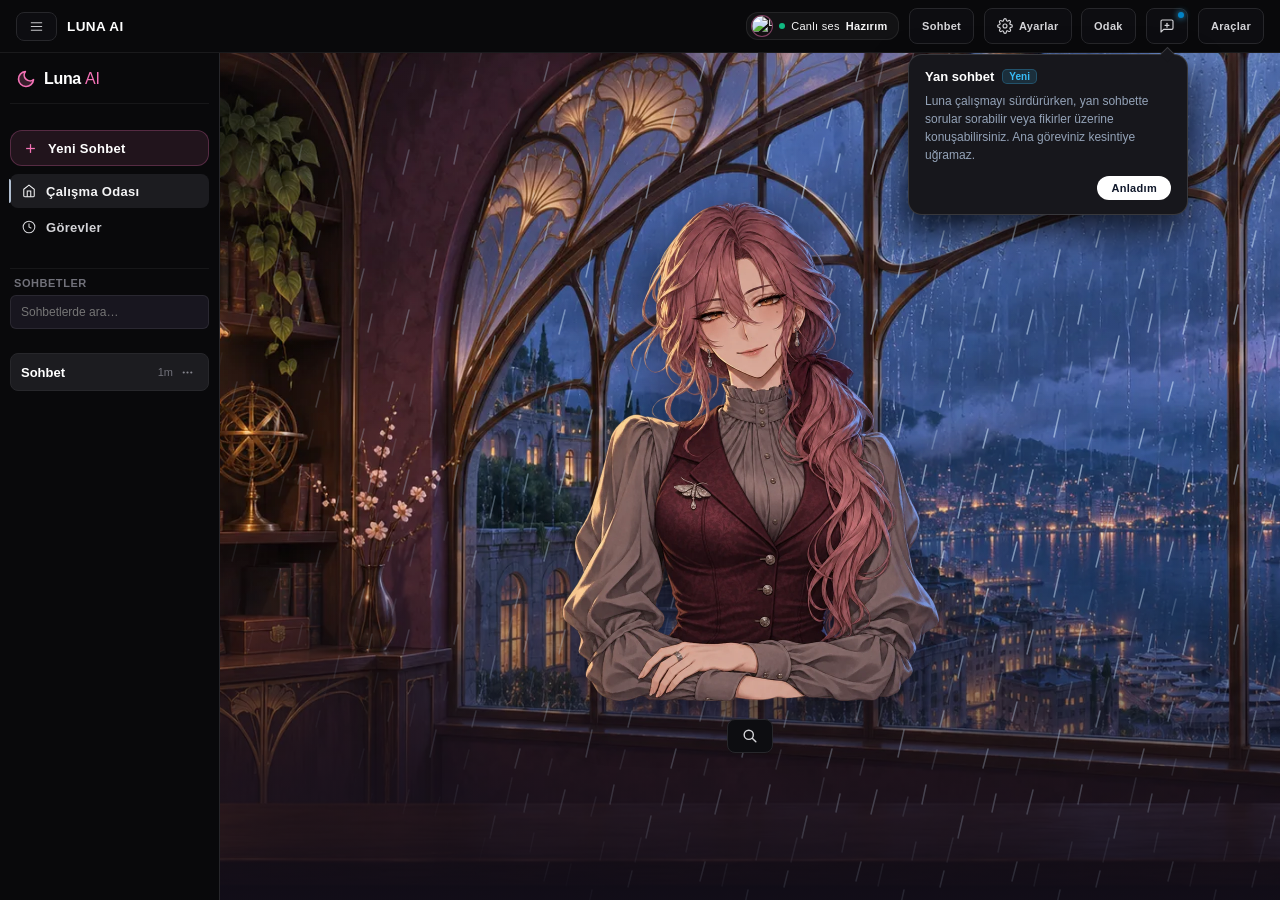
==== commit 314bc4d0: "feat: setup multi-agent sync board, secure repository config, apply scene b1b" ====
--- a/index.html
+++ b/index.html
@@ -70,7 +70,7 @@
     background-size: 32px 32px;
   }
 
-  /* System Pulse Neon Bar (OpenJarvis Inspired) */
+  /* System Pulse Neon Bar (OpenLuna Inspired) */
   #zeroSystemPulseBar {
     width: 100%;
     height: 3px;
@@ -115,7 +115,7 @@
     100% { transform: translateX(500%); }
   }
 
-  /* OpenJarvis Streaming Dots Keyframes */
+  /* OpenLuna Streaming Dots Keyframes */
   @keyframes ojBounce {
     0%, 80%, 100% { transform: scale(0.6); opacity: 0.3; }
     40% { transform: scale(1.2); opacity: 1; }
@@ -405,7 +405,7 @@
     flex-shrink: 0;
   }
 
-  /* OpenJarvis 3-Column Workspace Layout */
+  /* OpenLuna 3-Column Workspace Layout */
   .workspace-grid {
     flex: 1;
     display: flex;
@@ -420,7 +420,7 @@
     overflow: hidden;
   }
 
-  /* OpenJarvis Side Panel (System, Tasks, Radar) */
+  /* OpenLuna Side Panel (System, Tasks, Radar) */
   .panel.cockpit-side-panel {
     display: flex;
     flex-direction: column;
@@ -1173,7 +1173,7 @@
   }
 
   /* ==========================================================================
-     ZERO OS — ACCIO JARVIS STYLE CYBERNETIC MODEL SELECTOR MODAL
+     ZERO OS — ACCIO LUNA STYLE CYBERNETIC MODEL SELECTOR MODAL
      ========================================================================== */
   .zero-model-modal-box {
     background: #0d1117;
@@ -2231,7 +2231,7 @@
   .welcome-quick-chips,
   .orb-view-toggle-btn,
   .mic-indicator-wrap,
-  .openjarvis-welcome-deck p,
+  .openluna-welcome-deck p,
   .xray-footer {
     display: none !important;
   }
@@ -2246,10 +2246,10 @@
   }
 
   /* Welcome Header: Minimal & Crisp */
-  .openjarvis-welcome-deck {
+  .openluna-welcome-deck {
     margin-bottom: 12px !important;
   }
-  .openjarvis-welcome-deck h1 {
+  .openluna-welcome-deck h1 {
     font-size: 20px !important;
     font-weight: 700 !important;
     color: #f8fafc !important;
@@ -2371,7 +2371,7 @@
     min-width: 0; flex: 1; padding: 18px 24px !important;
     gap: 14px; justify-content: flex-start; background: #0b1017 !important;
   }
-  #viewCockpit .openjarvis-welcome-deck { margin: 0 !important; }
+  #viewCockpit .openluna-welcome-deck { margin: 0 !important; }
   #viewCockpit .orb-box {
     width: 180px !important; height: 180px !important; flex-shrink: 0;
     box-shadow: 0 0 24px #f472b614 !important; margin: 0 !important;
@@ -2385,10 +2385,10 @@
   #viewCockpit .controls-dock + div { display: none; }
   #viewCockpit .chat-panel { flex: 1 0 260px; min-height: 260px; margin: 0 !important; gap: 0 !important; }
   #viewCockpit #transcript { flex: 1; min-height: 110px; overflow-y: auto; }
-  #viewCockpit .openjarvis-prompt-container { flex-shrink: 0; margin-top: 0 !important; }
+  #viewCockpit .openluna-prompt-container { flex-shrink: 0; margin-top: 0 !important; }
   #viewCockpit #textInput { min-width: 0; font-size: 14px !important; }
   #viewCockpit #promptMicBtn { min-width: 38px; min-height: 38px; }
-  #viewCockpit .openjarvis-prompt-container:focus-within { outline: 2px solid var(--cyan); border-radius: 14px; }
+  #viewCockpit .openluna-prompt-container:focus-within { outline: 2px solid var(--cyan); border-radius: 14px; }
   #viewCockpit #ojCockpitSidePanel { width: 240px !important; min-width: 220px !important; box-shadow: none; background: #0e141d !important; }
   #viewCockpit #studyBlackboardHud { flex-shrink: 0; max-height: 240px; overflow-y: auto; }
   body:has(#viewCockpit[style*="flex"]) #zeroRightTelemetry { display: none; }
@@ -2479,14 +2479,14 @@
   .view-grid-2, .view-grid-3 { min-width: 0; gap: 16px; }
   .view-grid-2 > *, .view-grid-3 > * { min-width: 0; overflow-wrap: anywhere; }
   #viewCockpit .msg-bubble { background: #0d0d12 !important; border: 1px solid rgba(255, 255, 255, 0.05) !important; color: #f4f4f5; border-radius: 10px; line-height: 1.6; box-shadow: none; }
-  #viewCockpit .openjarvis-prompt-container > div:first-child { background: #08080a !important; border-color: var(--border) !important; box-shadow: none !important; }
+  #viewCockpit .openluna-prompt-container > div:first-child { background: #08080a !important; border-color: var(--border) !important; box-shadow: none !important; }
   #viewCockpit #textInput { border: 0 !important; background: transparent !important; min-height: 38px; color: #f4f4f5 !important; }
   #viewCockpit #sendBtn { flex-shrink: 0; width: 38px !important; height: 38px !important; box-shadow: none; background: #18181b !important; border-color: var(--border) !important; }
   #viewCockpit .avatar-art-container { border: 1px solid var(--border) !important; box-shadow: none !important; }
   #viewCockpit .orb-box { border: 0 !important; box-shadow: none !important; overflow: visible !important; }
   #viewCockpit #characterSwitcherContainer { margin-top: 4px !important; }
   #viewCockpit #ojCockpitSidePanel { border-color: var(--border) !important; background: #050507 !important; }
-  #viewCockpit .openjarvis-welcome-deck h1 { font-size: 18px !important; font-weight: 600 !important; }
+  #viewCockpit .openluna-welcome-deck h1 { font-size: 18px !important; font-weight: 600 !important; }
   #zeroRightTelemetry { display: none !important; }
 
   /* Minimal Smooth Hover Pill Bar */
@@ -2610,7 +2610,7 @@
     outline: 2px solid var(--cyan); outline-offset: -2px;
   }
   .sidebar-conv-item:focus-within .conv-delete-btn { display: inline-block !important; }
-  #viewCockpit .openjarvis-welcome-deck h2 { font-size: 18px !important; font-weight: 600 !important; }
+  #viewCockpit .openluna-welcome-deck h2 { font-size: 18px !important; font-weight: 600 !important; }
   #viewCockpit #ojCockpitSidePanel { background: var(--card) !important; }
   #viewCockpit #ojCockpitSidePanel .nav-tab { box-shadow: none !important; }
   #viewCockpit .avatar-art-container:has(img[hidden]) {
@@ -2624,7 +2624,7 @@
   #ojCockpitSidePanel { box-shadow: none !important; border-color: rgba(179,198,217,.1) !important; }
   #ojCockpitSidePanel .nav-tab { box-shadow: none !important; text-shadow: none !important; }
   #sectionOjSystem > div > div > div { border-color: rgba(179,198,217,.08) !important; }
-  #viewCockpit .openjarvis-prompt-container > div:first-child { min-width: 0; }
+  #viewCockpit .openluna-prompt-container > div:first-child { min-width: 0; }
   @media (max-width: 900px) {
     #zeroMainSidebar,
     body:has(#viewCockpit[style*="flex"]) #zeroMainSidebar {
@@ -2643,7 +2643,7 @@
     #viewCockpit .center-stage { min-height: 510px; }
     #viewCockpit .avatar-art-container { box-shadow: none !important; }
     #viewCockpit #avatarHaloRing { opacity: .08; }
-    #viewCockpit .openjarvis-prompt-container > div:first-child { backdrop-filter: none !important; }
+    #viewCockpit .openluna-prompt-container > div:first-child { backdrop-filter: none !important; }
   }
   /* Dashboard conversation and navigation */
   #zeroMainSidebar { gap: 14px !important; }
@@ -2665,7 +2665,7 @@
   }
   .sidebar-secondary .sidebar-nav-group { padding-left: 8px; }
   #zeroMainSidebar .sidebar-item { min-height: 38px; font-size: 13px; }
-  #viewCockpit .openjarvis-welcome-deck h2 {
+  #viewCockpit .openluna-welcome-deck h2 {
     color: var(--txt); font-size: clamp(21px, 3vw, 28px) !important;
     line-height: 1.2; margin: 0; letter-spacing: -.025em;
   }
@@ -2840,7 +2840,7 @@
   #viewCockpit .msg-bubble.user { background: #25252b !important; }
   /* Accio Work / ChatGPT Standardı: Sohbet aktif olduğunda orta sahne tamamen ferahlar, avatar üst bara ve ses moduna geçer */
   #viewCockpit.chat-active .orb-box,
-  #viewCockpit.chat-active .openjarvis-welcome-deck {
+  #viewCockpit.chat-active .openluna-welcome-deck {
     display: none !important;
   }
   #viewCockpit.chat-active .chat-panel {
@@ -2867,20 +2867,21 @@
   }
   #viewCockpit #transcript:has(.starter-message) { min-height: 0; padding: 12px 8px; }
   .starter-message { margin: 0; text-align: center; color: var(--dim); font-size: 15px; }
-  #viewCockpit .openjarvis-prompt-container { max-width: none; margin: 0 !important; gap: 0; }
-  #viewCockpit .openjarvis-prompt-container > div:first-child {
+  #viewCockpit .openluna-prompt-container { max-width: none; margin: 0 !important; gap: 0; }
+  #viewCockpit .openluna-prompt-container > div:first-child {
     border: 0; border-top: 1px solid var(--border); border-radius: 0;
     background: transparent !important; padding: 8px 12px 6px; backdrop-filter: none;
   }
-  #viewCockpit .chat-panel:has(.starter-message) .openjarvis-prompt-container {
-    border-radius: 14px; border: 1px solid var(--border); background: var(--card);
-  }
-  #viewCockpit .chat-panel:has(.starter-message) .openjarvis-prompt-container > div:first-child {
-    border-top: 0;
-  }
-  #viewCockpit .openjarvis-prompt-container:focus-within { outline: 0; }
+  #viewCockpit .chat-panel:has(.starter-message) .openluna-prompt-container {
+    border-radius: 0; border: 0 !important; background: transparent !important; box-shadow: none !important;
+  }
+  #viewCockpit .chat-panel:has(.starter-message) .openluna-prompt-container > div:first-child {
+    border: 0 !important; background: transparent !important; box-shadow: none !important;
+  }
+  #viewCockpit .openluna-prompt-container:focus-within { outline: 0; }
   #viewCockpit .composer-row { display: flex; gap: 8px; align-items: center; }
-  #viewCockpit .composer-row:focus-within { outline: 1px solid var(--cyan); outline-offset: 2px; border-radius: 10px; }
+  #viewCockpit:not(.chat-active) #exitChatToStageBtn,
+  #viewCockpit:not(.chat-active) #studioCollapseBtn { display: none !important; }
   #viewCockpit #textInput { color: var(--txt); padding: 4px 7px; }
   #viewCockpit #textInput::placeholder { color: var(--dim); }
   #viewCockpit .composer-context { display: flex; flex-wrap: wrap; gap: 6px; }
@@ -3028,7 +3029,7 @@
   #hpCard :is(.model-hub-current, .hp-item-row, .activity-preview article) {
     background: #19191d; border-color: var(--border);
   }
-  #viewCockpit .openjarvis-prompt-container > div:first-child {
+  #viewCockpit .openluna-prompt-container > div:first-child {
     background: var(--card) !important; border-radius: inherit;
   }
   #viewCockpit .composer-row:focus-within { outline-color: #bdc9d9; }
@@ -3501,7 +3502,7 @@
   #accioComposer .accio-callbar-actions { display: none !important; }
   #accioComposer .composer-row[hidden] { display: none !important; }
   #quickConversation #exitChatToStageBtn { display: none; }
-  #viewCockpit:not(.chat-active) .center-stage .openjarvis-welcome-deck { display: none !important; }
+  #viewCockpit:not(.chat-active) .center-stage .openluna-welcome-deck { display: none !important; }
   #viewCockpit:not(.chat-active) .center-stage:not(.studio-composer-open) .chat-panel { display: none !important; }
   #studioSearchBtn:focus-visible, #settingsModal button:focus-visible { outline: 2px solid #e4abcb; outline-offset: 3px; }
 
@@ -4061,16 +4062,7 @@
     cursor: default;
   }
   #viewCockpit:not(.chat-active) .center-stage .orb-box::after {
-    content: "";
-    position: absolute;
-    pointer-events: none;
-    inset: calc(100% - 1px) 3% auto;
-    height: 26px;
-    border-radius: 38% 38% 9px 9px / 18% 18% 9px 9px;
-    background:
-      repeating-linear-gradient(2deg, transparent 0 4px, #23151355 5px, transparent 7px 11px),
-      linear-gradient(180deg, #b28764 0%, #674534 43%, #302124 46%, #24191e 100%);
-    box-shadow: 0 8px 20px #110b14a0;
+    display: none !important;
   }
   #viewCockpit:not(.chat-active) .center-stage .orb-box > #animeAvatarBox {
     display: none !important;
@@ -4085,12 +4077,13 @@
     transform-origin: center bottom;
     animation: studioBreath 6s ease-in-out infinite;
   }
-  #viewCockpit:not(.chat-active) .center-stage .openjarvis-prompt-container > div:first-child {
-    background: #191823 !important;
-    border: 1px solid #766070 !important;
-    border-radius: 18px !important;
-  }
-  #viewCockpit:not(.chat-active) .center-stage :is(.openjarvis-welcome-deck p, .starter-message) {
+  #viewCockpit:not(.chat-active) .center-stage .openluna-prompt-container > div:first-child {
+    background: transparent !important;
+    border: none !important;
+    border-radius: 0 !important;
+    box-shadow: none !important;
+  }
+  #viewCockpit:not(.chat-active) .center-stage :is(.openluna-welcome-deck p, .starter-message) {
     color: #e3dbe5 !important;
   }
   #viewCockpit:not(.chat-active) .center-stage #transcript:has(.starter-message) {
@@ -4128,7 +4121,7 @@
     background: transparent; box-shadow: none; display: flex; flex-direction: column;
   }
   #quickConversation #transcript { flex: 1; min-height: 0; max-height: none; overflow-y: auto; }
-  #quickConversation .openjarvis-prompt-container { flex: 0 0 auto; min-width: 0; }
+  #quickConversation .openluna-prompt-container { flex: 0 0 auto; min-width: 0; }
   #quickConversation .composer-footer, #quickConversation .composer-footer > div { flex-wrap: wrap; }
   #quickConversation button:focus-visible { outline: 2px solid #e4abcb; outline-offset: 2px; }
   #quickConversation .composer-row[hidden], #viewCockpit .composer-row[hidden], #dictationBar[hidden] { display: none !important; }
@@ -4217,6 +4210,337 @@
   #voiceHeardText b { font-weight: 500; }
 
   .bubble-action-status { color: var(--dim); font-size: 12px; overflow-wrap: anywhere; }
+
+  /* =================================================================
+     LUNA AI — MANUS STYLE YAN SOHBET (SIDE CHAT)
+     ================================================================= */
+  .side-chat-trigger-wrap {
+    position: relative;
+    display: inline-flex;
+    align-items: center;
+  }
+  .side-chat-btn {
+    position: relative;
+    display: inline-flex;
+    align-items: center;
+    justify-content: center;
+    padding: 6px 10px;
+    border-radius: 8px;
+    background: rgba(255, 255, 255, 0.05);
+    border: 1px solid rgba(255, 255, 255, 0.12);
+    color: #e2e8f0;
+    cursor: pointer;
+    transition: all 0.2s ease;
+  }
+  .side-chat-btn:hover {
+    background: rgba(255, 255, 255, 0.1);
+    border-color: rgba(255, 255, 255, 0.22);
+    color: #fff;
+  }
+  .side-chat-btn[aria-expanded="true"] {
+    background: rgba(56, 189, 248, 0.15);
+    border-color: #38bdf8;
+    color: #38bdf8;
+  }
+  .side-chat-badge-dot {
+    position: absolute;
+    top: 3px;
+    right: 3px;
+    width: 6px;
+    height: 6px;
+    border-radius: 50%;
+    background: #0284c7;
+    box-shadow: 0 0 6px #38bdf8;
+    animation: sideChatPulse 2s infinite ease-in-out;
+  }
+  @keyframes sideChatPulse {
+    0%, 100% { transform: scale(1); opacity: 0.9; }
+    50% { transform: scale(1.3); opacity: 1; }
+  }
+
+  /* Popover Tooltip (Manus Style) */
+  .side-chat-popover {
+    position: absolute;
+    top: calc(100% + 10px);
+    right: 0;
+    width: 280px;
+    background: #17171c;
+    border: 1px solid rgba(255, 255, 255, 0.14);
+    border-radius: 14px;
+    padding: 14px 16px;
+    box-shadow: 0 16px 36px rgba(0, 0, 0, 0.75);
+    z-index: 10005;
+    animation: topbar-appear 150ms ease-out both;
+  }
+  .side-chat-popover::before {
+    content: '';
+    position: absolute;
+    top: -6px;
+    right: 14px;
+    width: 10px;
+    height: 10px;
+    background: #17171c;
+    border-left: 1px solid rgba(255, 255, 255, 0.14);
+    border-top: 1px solid rgba(255, 255, 255, 0.14);
+    transform: rotate(45deg);
+  }
+  .side-chat-popover-header {
+    display: flex;
+    align-items: center;
+    gap: 8px;
+    margin-bottom: 8px;
+    font-size: 13px;
+    color: #fff;
+  }
+  .side-chat-tag-new {
+    font-size: 10px;
+    font-weight: 700;
+    color: #38bdf8;
+    background: rgba(56, 189, 248, 0.15);
+    border: 1px solid rgba(56, 189, 248, 0.25);
+    padding: 1px 6px;
+    border-radius: 5px;
+  }
+  .side-chat-popover-desc {
+    margin: 0 0 12px 0;
+    font-size: 12px;
+    line-height: 1.5;
+    color: #94a3b8;
+  }
+  .side-chat-popover-actions {
+    display: flex;
+    justify-content: flex-end;
+  }
+  .side-chat-confirm-btn {
+    background: #ffffff;
+    color: #0f172a;
+    border: none;
+    border-radius: 7px;
+    padding: 6px 14px;
+    font-size: 11px;
+    font-weight: 700;
+    cursor: pointer;
+    transition: background 0.15s ease;
+  }
+  .side-chat-confirm-btn:hover {
+    background: #e2e8f0;
+  }
+
+  /* Slide-Over Drawer (OLED Glassmorphism) */
+  .side-chat-drawer {
+    position: fixed;
+    top: 0;
+    right: 0;
+    bottom: 0;
+    width: 380px;
+    max-width: 90vw;
+    background: rgba(14, 15, 20, 0.94);
+    backdrop-filter: blur(24px);
+    -webkit-backdrop-filter: blur(24px);
+    border-left: 1px solid rgba(255, 255, 255, 0.1);
+    z-index: 10001;
+    display: flex;
+    flex-direction: column;
+    box-shadow: -12px 0 40px rgba(0, 0, 0, 0.8);
+    transform: translateX(100%);
+    transition: transform 0.28s cubic-bezier(0.16, 1, 0.3, 1);
+  }
+  .side-chat-drawer.open {
+    transform: translateX(0);
+  }
+  .side-chat-drawer-header {
+    display: flex;
+    align-items: center;
+    justify-content: space-between;
+    padding: 14px 18px;
+    border-bottom: 1px solid rgba(255, 255, 255, 0.08);
+    background: rgba(255, 255, 255, 0.02);
+  }
+  .side-chat-title-wrap {
+    display: flex;
+    align-items: center;
+    gap: 10px;
+  }
+  .side-chat-icon-badge {
+    width: 30px;
+    height: 30px;
+    border-radius: 8px;
+    background: rgba(56, 189, 248, 0.12);
+    border: 1px solid rgba(56, 189, 248, 0.25);
+    color: #38bdf8;
+    display: flex;
+    align-items: center;
+    justify-content: center;
+  }
+  .side-chat-title {
+    margin: 0;
+    font-size: 14px;
+    font-weight: 700;
+    color: #f8fafc;
+  }
+  .side-chat-sub {
+    display: block;
+    font-size: 11px;
+    color: #64748b;
+  }
+  .side-chat-header-actions {
+    display: flex;
+    align-items: center;
+    gap: 6px;
+  }
+  .side-chat-action-btn {
+    width: 28px;
+    height: 28px;
+    border-radius: 6px;
+    border: 1px solid transparent;
+    background: transparent;
+    color: #94a3b8;
+    font-size: 15px;
+    display: flex;
+    align-items: center;
+    justify-content: center;
+    cursor: pointer;
+    transition: all 0.15s ease;
+  }
+  .side-chat-action-btn:hover {
+    background: rgba(255, 255, 255, 0.08);
+    color: #fff;
+  }
+  .side-chat-body {
+    flex: 1;
+    overflow-y: auto;
+    padding: 16px;
+    display: flex;
+    flex-direction: column;
+    gap: 12px;
+  }
+  .side-chat-starter {
+    background: rgba(255, 255, 255, 0.03);
+    border: 1px dashed rgba(255, 255, 255, 0.12);
+    border-radius: 12px;
+    padding: 14px;
+    color: #94a3b8;
+    font-size: 12px;
+    line-height: 1.5;
+    text-align: center;
+  }
+  .side-chat-starter p {
+    margin: 0 0 6px 0;
+  }
+  .side-chat-starter p:last-child {
+    margin: 0;
+  }
+  .side-chat-msg {
+    display: flex;
+    width: 100%;
+  }
+  .side-chat-msg.user {
+    justify-content: flex-end;
+  }
+  .side-chat-msg.assistant {
+    justify-content: flex-start;
+  }
+  .side-chat-bubble {
+    max-width: 85%;
+    padding: 10px 14px;
+    font-size: 13px;
+    line-height: 1.5;
+    word-break: break-word;
+  }
+  .side-chat-msg.user .side-chat-bubble {
+    background: rgba(56, 189, 248, 0.15);
+    border: 1px solid rgba(56, 189, 248, 0.25);
+    color: #f1f5f9;
+    border-radius: 14px 14px 2px 14px;
+  }
+  .side-chat-msg.assistant .side-chat-bubble {
+    background: rgba(255, 255, 255, 0.05);
+    border: 1px solid rgba(255, 255, 255, 0.1);
+    color: #e2e8f0;
+    border-radius: 14px 14px 14px 2px;
+  }
+  .side-chat-bubble.streaming::after {
+    content: '▋';
+    display: inline-block;
+    color: #38bdf8;
+    animation: sideChatBlink 0.8s infinite;
+  }
+  @keyframes sideChatBlink {
+    0%, 100% { opacity: 1; }
+    50% { opacity: 0; }
+  }
+  .side-chat-footer {
+    padding: 12px 16px;
+    border-top: 1px solid rgba(255, 255, 255, 0.08);
+    background: rgba(255, 255, 255, 0.02);
+  }
+  .side-chat-input-form {
+    display: flex;
+    align-items: center;
+    gap: 8px;
+    background: rgba(0, 0, 0, 0.35);
+    border: 1px solid rgba(255, 255, 255, 0.14);
+    border-radius: 10px;
+    padding: 4px 6px 4px 12px;
+    transition: border-color 0.2s ease;
+  }
+  .side-chat-input-form:focus-within {
+    border-color: #38bdf8;
+  }
+  .side-chat-input-form input {
+    flex: 1;
+    background: transparent;
+    border: none;
+    outline: none;
+    color: #f8fafc;
+    font-size: 13px;
+  }
+  .side-chat-input-form input::placeholder {
+    color: #64748b;
+  }
+  .side-chat-input-form button {
+    width: 30px;
+    height: 30px;
+    border-radius: 7px;
+    background: #38bdf8;
+    color: #000;
+    border: none;
+    display: flex;
+    align-items: center;
+    justify-content: center;
+    cursor: pointer;
+    transition: opacity 0.15s ease;
+  }
+  .side-chat-input-form button:hover {
+    opacity: 0.9;
+  }
+</style>
+<style id="luna-scene-b1">
+/* B1: avatar daire kırpmasını ve çerçeveyi kaldır */
+#viewCockpit .avatar-art-container{
+  width:min(380px,40vh) !important;
+  height:auto !important;
+  border:0 !important;
+  border-radius:0 !important;
+  box-shadow:none !important;
+  background:transparent !important;
+  overflow:visible !important;
+}
+#viewCockpit .avatar-art-container img,
+#viewCockpit #animeAvatarImg{
+  display:block; width:100%; height:auto;
+  object-fit:contain; border-radius:0;
+}
+/* Konuşma halkası/glow daire şeklinde kalmasın (L2740 içeriği doğrulanana kadar) */
+#viewCockpit #animeAvatarBox.avatar-speaking .avatar-art-container{
+  box-shadow:none !important;
+  border-color:transparent !important;
+}
+</style>
+<style id="luna-scene-b1b">
+#viewCockpit #animeAvatarBox{ width:auto !important; height:auto !important; }
+#viewCockpit .avatar-stage-wrap{ width:auto !important; height:auto !important; }
+#viewCockpit #avatarHaloRing{ display:none !important; }
 </style>
 </head>
 <body>
@@ -4268,6 +4592,32 @@
     </button>
 
     <button id="headerFocusRoomBtn" class="btn-sm topbar-control" type="button" aria-haspopup="dialog" aria-controls="focusRoom">Odak</button>
+
+    <!-- Manus Style Yan Sohbet (Side Chat) Button & Popover -->
+    <div class="side-chat-trigger-wrap">
+      <button class="btn-sm topbar-control side-chat-btn" id="sideChatToggleBtn" type="button" aria-label="Yan sohbet" title="Yan sohbet (Paralel soru &amp; fikir)">
+        <svg width="15" height="15" viewBox="0 0 24 24" fill="none" stroke="currentColor" stroke-width="2" stroke-linecap="round" stroke-linejoin="round">
+          <path d="M21 15a2 2 0 0 1-2 2H7l-4 4V5a2 2 0 0 1 2-2h14a2 2 0 0 1 2 2z"></path>
+          <line x1="12" y1="8" x2="12" y2="14"></line>
+          <line x1="9" y1="11" x2="15" y2="11"></line>
+        </svg>
+        <span class="side-chat-badge-dot"></span>
+      </button>
+
+      <!-- Manus Popover Card -->
+      <div id="sideChatTooltip" class="side-chat-popover" role="dialog" aria-modal="false" style="display:none;">
+        <div class="side-chat-popover-header">
+          <strong>Yan sohbet</strong>
+          <span class="side-chat-tag-new">Yeni</span>
+        </div>
+        <p class="side-chat-popover-desc">
+          Luna çalışmayı sürdürürken, yan sohbette sorular sorabilir veya fikirler üzerine konuşabilirsiniz. Ana göreviniz kesintiye uğramaz.
+        </p>
+        <div class="side-chat-popover-actions">
+          <button id="sideChatTooltipDismissBtn" class="side-chat-confirm-btn" type="button">Anladım</button>
+        </div>
+      </div>
+    </div>
     <details class="dashboard-tools">
       <summary class="btn-sm topbar-control">Araçlar</summary>
       <div>
@@ -4404,7 +4754,7 @@
       <input type="search" id="chatSearchInput" aria-label="Sohbetlerde ara" placeholder="Sohbetlerde ara…" autocomplete="off" style="width:100%; padding:6px 10px; font-size:12px; background:#18161f; border:1px solid rgba(255,255,255,0.08); border-radius:6px; color:#fff; outline:none;">
     </div>
 
-    <div id="sidebarConversationList" class="sidebar-history" aria-label="Sohbetler" style="flex:1; overflow-y:auto; display:grid; gap:2px; max-height:none; margin-top:4px;"></div>
+    <div id="sidebarConversationList" class="sidebar-history" aria-label="Sohbetler" style="flex:1; overflow-y:auto; display:flex; flex-direction:column; gap:4px; max-height:none; margin-top:4px; align-content:flex-start;"></div>
   </aside>
 
   <!-- CENTER STAGE CONTAINER -->
@@ -4433,7 +4783,7 @@
     </div>
 
 <div class="workspace-grid" id="viewCockpit" style="display:flex;">
-  <!-- Center Stage: AI Orb & Voice Core with OpenJarvis Vibe -->
+  <!-- Center Stage: AI Orb & Voice Core with OpenLuna Vibe -->
   <main class="center-stage" style="display:flex; flex-direction:column; align-items:center; overflow-y:auto; flex:1;">
     <div class="studio-rain" aria-hidden="true"></div>
     <div class="orb-box">
@@ -4446,7 +4796,7 @@
     bob: '/static/avatars/accio-studio-lavender.png'
   };
   function activeStudioCharacter() {
-    const saved = localStorage.getItem('jarvis_active_avatar_char');
+    const saved = localStorage.getItem('luna_active_avatar_char');
     return Object.hasOwn(studioCharacters, saved) ? saved : 'rose';
   }
   studioPortrait.src = studioCharacters[activeStudioCharacter()];
@@ -4498,8 +4848,8 @@
       </div>
     </div>
 
-    <!-- OpenJarvis Minimalist Welcome Header (Avatarın Hemen Altında) -->
-    <div class="openjarvis-welcome-deck" style="display:flex; flex-direction:column; align-items:center; text-align:center; margin-top:24px; margin-bottom:12px;">
+    <!-- OpenLuna Minimalist Welcome Header (Avatarın Hemen Altında) -->
+    <div class="openluna-welcome-deck" style="display:flex; flex-direction:column; align-items:center; text-align:center; margin-top:24px; margin-bottom:12px;">
       <h2 id="dynamicGreetingText" style="font-size:24px; font-weight:700; color:#fff; letter-spacing:-0.5px; margin-bottom:4px;">İyi akşamlar, Negr1v</h2>
       <p style="font-size:13px; color:#94a3b8; margin:0 0 12px 0;">Selam tatlım. Seni dinliyorum. Aklında ne var?</p>
       <div class="welcome-quick-chips" style="display:flex; gap:10px; justify-content:center; flex-wrap:wrap;">
@@ -4606,7 +4956,7 @@
           <line x1="12" y1="19" x2="12" y2="22"></line>
         </svg>
       </button>
-      <button class="interrupt-btn" id="interruptBtn" title="Jarvis'in sözünü anında kes [Esc]" style="display:inline-flex; align-items:center; gap:6px;">
+      <button class="interrupt-btn" id="interruptBtn" title="Luna'in sözünü anında kes [Esc]" style="display:inline-flex; align-items:center; gap:6px;">
         <svg width="12" height="12" viewBox="0 0 24 24" fill="none" stroke="currentColor" stroke-width="2"><rect x="4" y="4" width="16" height="16" rx="2"/></svg>
         <span>Sözünü Kes</span>
       </button>
@@ -4663,7 +5013,7 @@
         <p class="starter-message">Nasıl yardımcı olabilirim?</p>
       </div>
       <!-- Study With Mommy Authentic Floating Callbar -->
-      <div id="accioComposer" class="callbar openjarvis-prompt-container">
+      <div id="accioComposer" class="callbar openluna-prompt-container">
         <div class="callbar__over">
           <div class="callbar__how" id="mommyStatusPill">
             <span class="callbar__dot"></span>
@@ -5269,7 +5619,7 @@
   <div class="view-card" style="flex:1; display:flex; flex-direction:column; gap:12px;">
     <div class="view-card-title">
       <div style="display:flex; align-items:center; gap:8px;">
-        <span>📜 OpenJarvis Bilişsel İzleyici & Denetim Günlüğü (Trace Debugger)</span>
+        <span>📜 OpenLuna Bilişsel İzleyici & Denetim Günlüğü (Trace Debugger)</span>
         <span id="traceStepCount" style="font-size:11px; padding:2px 8px; border-radius:10px; background:rgba(34,211,238,0.15); color:var(--cyan); border:1px solid rgba(34,211,238,0.3);">0 iz</span>
       </div>
       <div style="display:flex; gap:8px;">
@@ -5289,7 +5639,7 @@
     </div>
 
     <!-- Structured Trace Cards List -->
-    <div id="openJarvisTraceList" style="display:flex; flex-direction:column; gap:8px; max-height:260px; overflow-y:auto; padding-right:4px;">
+    <div id="openLunaTraceList" style="display:flex; flex-direction:column; gap:8px; max-height:260px; overflow-y:auto; padding-right:4px;">
       <!-- Populated dynamically via addTraceStep -->
     </div>
 
@@ -5379,7 +5729,7 @@
           <div id="autoParamViewWrapper" style="display:none;">
             <label style="font-size:11px; font-weight:600; color:#94a3b8; display:block; margin-bottom:6px; letter-spacing:0.5px;">Açılacak ekran</label>
             <select id="autoParamViewSelect" class="task-input" style="width:100%; box-sizing:border-box; background:rgba(10,15,25,0.85); border:1px solid rgba(255,255,255,0.12); color:#f1f5f9; padding:10px 12px; border-radius:8px; font-size:13px; outline:none;">
-              <option value="kokpit">JARVIS Kokpit (Core HUD)</option>
+              <option value="kokpit">LUNA Kokpit (Core HUD)</option>
               <option value="yks_takip">YKS Soru & Deneme Takip</option>
             </select>
           </div>
@@ -5443,7 +5793,7 @@
         <div style="display:flex; flex-direction:column; gap:8px; font-size:12px; color:var(--dim); margin-top:8px;">
           <div>Zaman Dilimi: <b style="color:#fff;">Europe/Istanbul (UTC+3)</b></div>
           <div>Mevcut Ortam Modu (Ambient): <b id="autoAmbientMoodVal" style="color:var(--cyan);">default</b></div>
-          <div>Kalıcı Depolama: <b style="color:#fff;">jarvis_automations.json (v4.0)</b></div>
+          <div>Kalıcı Depolama: <b style="color:#fff;">luna_automations.json (v4.0)</b></div>
         </div>
       </div>
 
@@ -5979,24 +6329,24 @@
     </div>
     <div style="font-size:12px; line-height:1.6; color:#cbd5e1; display:flex; flex-direction:column; gap:10px; margin-top:8px;">
       <p style="margin:0;">
-        Mikrofonu açınca tarayıcı <b>MediaRecorder</b> ile kısa ses parçaları kaydeder ve yerel JARVIS uygulamasındaki <b>/api/stt</b> rotasına gönderir.
+        LUNA sesli komut sistemi, tarayıcınızın yerleşik <b>Web Speech API</b> arayüzünü kullanır.
       </p>
       <div style="background:rgba(255,255,255,0.03); border:1px solid rgba(255,255,255,0.08); padding:10px; border-radius:6px; font-size:11px; display:flex; flex-direction:column; gap:6px;">
         <div style="display:flex; align-items:flex-start; gap:6px;">
           <span style="color:var(--cyan);">•</span>
-          <span>Ses, yerel Vosk tanıma motorunda işlenir; üçüncü taraf tarayıcı konuşma tanıma servisine gönderilmez.</span>
+          <span>Tarayıcı sağlayıcısına bağlı olarak (örn. Google Chrome), ses veriniz yerel LUNA uygulaması dışındaki tarayıcı ses tanıma servisleri tarafından işlenebilir.</span>
         </div>
         <div style="display:flex; align-items:flex-start; gap:6px;">
           <span style="color:var(--cyan);">•</span>
-          <span>Ham mikrofon sesi kalıcı olarak saklanmaz; STT isteği için kullanılan geçici dosya işlem sonunda silinir.</span>
+          <span>LUNA sunucusunda ham mikrofon ses kayıtları <b>kesinlikle depolanmaz</b>.</span>
         </div>
         <div style="display:flex; align-items:flex-start; gap:6px;">
           <span style="color:var(--cyan);">•</span>
-          <span>Tanıma metni sohbete gönderildiğinde, seçili sağlayıcıya iletilebilir; bu sağlayıcı yerel veya uzak olabilir.</span>
+          <span>Yalnızca metne dönüştürülen transkript, mevcut LUNA sohbet kanalına iletilir.</span>
         </div>
       </div>
       <p style="margin:0; font-size:11px; color:var(--dim);">
-        Onay yalnızca bu sayfa oturumu boyunca bellekte tutulur. Sayfa yeniden yüklendiğinde tekrar sorulur.
+        Bu onay yalnızca mevcut sayfa oturumunda bellekte tutulur; kalıcı çerez veya izleyici kullanılmaz.
       </p>
     </div>
     <div style="display:flex; gap:8px; justify-content:flex-end; margin-top:16px;">
@@ -6006,15 +6356,15 @@
   </div>
 </div>
 
-<!-- OpenJarvis Data Sources & Connectors Modal -->
-<div class="modal-overlay" id="openJarvisDataSourcesModal" style="display:none; position:fixed; inset:0; background:rgba(0,0,0,0.85); backdrop-filter:blur(16px); z-index:99999; align-items:center; justify-content:center; padding:20px;">
+<!-- OpenLuna Data Sources & Connectors Modal -->
+<div class="modal-overlay" id="openLunaDataSourcesModal" style="display:none; position:fixed; inset:0; background:rgba(0,0,0,0.85); backdrop-filter:blur(16px); z-index:99999; align-items:center; justify-content:center; padding:20px;">
   <div class="modal" style="background:#0f1218; border:1px solid rgba(255,255,255,0.12); border-radius:16px; width:100%; max-width:820px; max-height:85vh; overflow-y:auto; box-shadow:0 24px 60px rgba(0,0,0,0.9); padding:24px; display:flex; flex-direction:column; gap:16px;">
     <div style="display:flex; justify-content:space-between; align-items:center; border-bottom:1px solid rgba(255,255,255,0.08); padding-bottom:12px;">
       <div style="display:flex; align-items:center; gap:10px;">
         <span style="font-size:20px;">🗄️</span>
         <div>
           <h2 style="font-size:16px; font-weight:700; color:#fff; margin:0;">Bağlantılı Veri Kaynakları & Bilişsel Entegrasyonlar</h2>
-          <div style="font-size:11px; color:#94a3b8; margin-top:2px;">OpenJarvis mimarisi: Yerel dosyalar, RAG bellek grafı, LLM altyapısı ve canlı kanallar</div>
+          <div style="font-size:11px; color:#94a3b8; margin-top:2px;">OpenLuna mimarisi: Yerel dosyalar, RAG bellek grafı, LLM altyapısı ve canlı kanallar</div>
         </div>
       </div>
       <div style="display:flex; align-items:center; gap:8px;">
@@ -6041,7 +6391,7 @@
             <span style="font-size:16px;">📂</span>
             <div>
               <div style="font-size:12px; font-weight:700; color:#fff;">Yerel Çalışma Alanı</div>
-              <div style="font-size:10px; color:#64748b; font-family:monospace;">C:\\Users\\negr1\\Projeler\\ACCIO-JARVIS</div>
+              <div style="font-size:10px; color:#64748b; font-family:monospace;">C:\\Users\\negr1\\Projeler\\LUNA-AI</div>
             </div>
           </div>
           <span style="font-size:10px; color:#10b981; font-weight:700;">● İndekslendi</span>
@@ -6103,7 +6453,7 @@
           </div>
           <span style="font-size:10px; color:#10b981; font-weight:700;">● Bağlı</span>
         </div>
-        <div style="font-size:11px; color:#cbd5e1;">Telefon üzerinden çift yönlü JARVIS komutları, alarm tetikleyicileri ve YKS bildirimleri.</div>
+        <div style="font-size:11px; color:#cbd5e1;">Telefon üzerinden çift yönlü LUNA komutları, alarm tetikleyicileri ve YKS bildirimleri.</div>
         <div style="display:flex; justify-content:space-between; align-items:center; margin-top:auto; padding-top:6px; border-top:1px solid rgba(255,255,255,0.04);">
           <span style="font-size:10px; color:#64748b;">Polling Dinlemede</span>
           <button class="btn-sm" onclick="document.getElementById('closeDataSourcesModalBtn').click(); if(document.getElementById('tabTgBtn')) document.getElementById('tabTgBtn').click();" style="padding:2px 8px; font-size:10px; color:var(--cyan); border-color:rgba(34,211,238,0.3); cursor:pointer;">Radara Git</button>
@@ -6202,6 +6552,48 @@
     <button type="button" id="voiceModeCloseBtn" aria-label="Sesli sohbeti kapat" autofocus title="Kapat"><svg width="18" height="18" viewBox="0 0 24 24" fill="none" stroke="currentColor" stroke-width="2.5"><line x1="18" y1="6" x2="6" y2="18"/><line x1="6" y1="6" x2="18" y2="18"/></svg></button>
   </div>
 </dialog>
+
+<!-- Side Chat Slide-Over Drawer (Manus Style) -->
+<aside id="sideChatDrawer" class="side-chat-drawer" aria-label="Yan Sohbet" aria-hidden="true" style="display:none;">
+  <div class="side-chat-drawer-header">
+    <div class="side-chat-title-wrap">
+      <div class="side-chat-icon-badge">
+        <svg width="15" height="15" viewBox="0 0 24 24" fill="none" stroke="currentColor" stroke-width="2">
+          <path d="M21 15a2 2 0 0 1-2 2H7l-4 4V5a2 2 0 0 1 2-2h14a2 2 0 0 1 2 2z"></path>
+          <line x1="12" y1="8" x2="12" y2="14"></line>
+          <line x1="9" y1="11" x2="15" y2="11"></line>
+        </svg>
+      </div>
+      <div>
+        <h3 class="side-chat-title">Yan Sohbet</h3>
+        <span class="side-chat-sub">Ana görev kesintiye uğramaz</span>
+      </div>
+    </div>
+    <div class="side-chat-header-actions">
+      <button id="sideChatClearBtn" class="side-chat-action-btn" type="button" title="Sohbeti Temizle" aria-label="Temizle">
+        <svg width="13" height="13" viewBox="0 0 24 24" fill="none" stroke="currentColor" stroke-width="2"><polyline points="3 6 5 6 21 6"></polyline><path d="M19 6v14a2 2 0 0 1-2 2H7a2 2 0 0 1-2-2V6m3 0V4a2 2 0 0 1 2-2h4a2 2 0 0 1 2 2v2"></path></svg>
+      </button>
+      <button id="sideChatCloseBtn" class="side-chat-action-btn" type="button" title="Kapat" aria-label="Kapat">×</button>
+    </div>
+  </div>
+
+  <div id="sideChatTranscript" class="side-chat-body">
+    <div class="side-chat-starter">
+      <p>💡 <strong>Paralel Düşünce Alanı</strong></p>
+      <p>Luna ana ekranda çalışırken buraya bağımsız sorular yazabilir, fikir danışabilir veya not düşebilirsiniz.</p>
+    </div>
+  </div>
+
+  <div class="side-chat-footer">
+    <form id="sideChatForm" class="side-chat-input-form" onsubmit="return false;">
+      <input type="text" id="sideChatInput" placeholder="Yan sohbete yazın…" autocomplete="off" autocorrect="off" autocapitalize="off" spellcheck="false">
+      <button type="submit" id="sideChatSendBtn" aria-label="Gönder" title="Gönder">
+        <svg width="14" height="14" viewBox="0 0 24 24" fill="none" stroke="currentColor" stroke-width="2.2"><path d="M12 19V5M5 12l7-7 7 7"></path></svg>
+      </button>
+    </form>
+  </div>
+</aside>
+
 <script src="/static/js/local_stt.js?v=4"></script>
 <script src="/static/js/study_ambience.js?v=1"></script>
 <script>
@@ -6476,7 +6868,7 @@
   }, 2000);
 
   // ==========================================
-  // LIVING JARVIS CORE — 7-STATE STATE MACHINE
+  // LIVING LUNA CORE — 7-STATE STATE MACHINE
 
   // ==========================================
   const CORE_STATES = {
@@ -7596,8 +7988,9 @@
     }
   }
 
-  // Page-session consent memory
+  // Page-session and persistent consent memory
   let micConsentGranted = false;
+  if (localStorage.getItem('luna_mic_consent') !== 'false') micConsentGranted = true;
 
   function showMicConsentModal() {
     if (micConsentModal) micConsentModal.classList.add('open');
@@ -7613,6 +8006,7 @@
 
   if (micConsentDeclineBtn) {
     micConsentDeclineBtn.onclick = () => {
+      localStorage.setItem('luna_mic_consent', 'false');
       micConsentGranted = false;
       hideMicConsentModal();
     };
@@ -7620,6 +8014,7 @@
 
   if (micConsentAcceptBtn) {
     micConsentAcceptBtn.onclick = () => {
+      localStorage.setItem('luna_mic_consent', 'true');
       micConsentGranted = true;
       hideMicConsentModal();
       const action = micConsentAction || window.handleVoiceInputToggle;
@@ -7696,16 +8091,16 @@
     rememberVoiceReply('');
     setVoiceStatus('Dinlemeye hazırlanıyor…');
     if (characterVoice.checked && !isRecognitionStopping) {
-      const activeChar = localStorage.getItem('jarvis_active_avatar_char') || 'rose';
+      const activeChar = localStorage.getItem('luna_active_avatar_char') || 'rose';
       const charKey = (activeChar === 'sage' || activeChar === 'braid') ? 'braid' : (activeChar === 'lavender' || activeChar === 'bob') ? 'bob' : 'rose';
       const waitingAudioPath = `/static/voice/waiting-${charKey}.mp3`;
       const audio = new Audio(waitingAudioPath);
       window.isSpeaking = true;
-      window.dispatchEvent(new CustomEvent('jarvis_speaking_start'));
+      window.dispatchEvent(new CustomEvent('luna_speaking_start'));
       setVoiceStatus('Mommy konuşuyor…');
       audio.onended = () => {
         window.isSpeaking = false;
-        window.dispatchEvent(new CustomEvent('jarvis_speaking_end'));
+        window.dispatchEvent(new CustomEvent('luna_speaking_end'));
         setVoiceStatus('Seni dinliyor…');
       };
       audio.onerror = () => {
@@ -7867,7 +8262,7 @@
   let activeChatAbortController = null;
 
   // =================================================================
-  // OPENJARVIS & CYBERPUNK TOOL-CALL & RESEARCH TIMELINE CARD RENDERER
+  // OPENLUNA & CYBERPUNK TOOL-CALL & RESEARCH TIMELINE CARD RENDERER
 
   // =================================================================
   function appendToolCard(toolName, codeOrArgs, status = 'running', outputText = '') {
@@ -7912,7 +8307,7 @@
     return card;
   }
 
-  // OpenJarvis Deep Research Timeline Card
+  // OpenLuna Deep Research Timeline Card
   function appendResearchTimelineCard(topic, traces) {
     const card = document.createElement('div');
     card.className = 'research-timeline-card';
@@ -7966,7 +8361,7 @@
     if (!taskData) return null;
     transcript.querySelector('.starter-message')?.remove();
     const card = document.createElement('div');
-    card.className = 'jarvis-unified-task-card';
+    card.className = 'luna-unified-task-card';
     const taskId = taskData.id || ('task_' + Date.now());
     card.id = taskId;
     card.style.cssText = 'background:rgba(15,20,30,0.92); border:1px solid rgba(34,211,238,0.3); border-radius:12px; padding:12px 14px; margin-bottom:12px; display:flex; flex-direction:column; gap:10px; box-shadow:0 8px 30px rgba(0,0,0,0.6); backdrop-filter:blur(16px); position:relative; overflow:hidden;';
@@ -7992,7 +8387,7 @@
       return st;
     });
 
-    const targetStr = taskData.target || 'C:\\Users\\negr1\\Projeler\\ACCIO-JARVIS\\';
+    const targetStr = taskData.target || 'C:\\Users\\negr1\\Projeler\\LUNA-AI\\';
 
     card.innerHTML = `
       <div style="display:flex; justify-content:space-between; align-items:flex-start; gap:8px;">
@@ -8087,8 +8482,8 @@
           resultBox.style.display = 'flex';
           if (resMsg && resultText) resultText.textContent = resMsg;
         }
-        if (typeof setJarvisActiveTask === 'function') {
-          setJarvisActiveTask({
+        if (typeof setLunaActiveTask === 'function') {
+          setLunaActiveTask({
             title: taskData.title || 'Sistem Görevi',
             status: 'Tamamlandı',
             statusText: 'Tamamlandı',
@@ -8102,14 +8497,14 @@
         if (targetStr && targetStr.includes('.')) {
           const parts = targetStr.replace(/\\/g, '/').split('/');
           const fName = parts[parts.length - 1];
-          if (fName && typeof addJarvisArtifact === 'function') {
-            addJarvisArtifact({ name: fName });
+          if (fName && typeof addLunaArtifact === 'function') {
+            addLunaArtifact({ name: fName });
           }
         }
       } else if (newSt === 'cancelled' || newSt === 'failed') {
         if (actionsRow) actionsRow.style.display = 'none';
-        if (typeof setJarvisActiveTask === 'function') {
-          setJarvisActiveTask({
+        if (typeof setLunaActiveTask === 'function') {
+          setLunaActiveTask({
             title: taskData.title || 'Sistem Görevi',
             status: info.label,
             statusText: info.label,
@@ -8119,8 +8514,8 @@
         }
       } else if (newSt === 'running') {
         if (actionsRow) actionsRow.style.display = 'none';
-        if (typeof setJarvisActiveTask === 'function') {
-          setJarvisActiveTask({
+        if (typeof setLunaActiveTask === 'function') {
+          setLunaActiveTask({
             title: taskData.title || 'Sistem Görevi',
             status: 'Çalışıyor',
             statusText: 'Çalışıyor',
@@ -8160,8 +8555,8 @@
       };
     }
 
-    if (typeof setJarvisActiveTask === 'function') {
-      setJarvisActiveTask({
+    if (typeof setLunaActiveTask === 'function') {
+      setLunaActiveTask({
         title: taskData.title || 'Sistem Görevi',
         status: sInfo.label,
         statusText: sInfo.label,
@@ -8214,7 +8609,7 @@
     }
     transcript.appendChild(b);
     if (activeConversationId) {
-      try { localStorage.setItem('jarvis_chat_msgs_' + activeConversationId, transcript.innerHTML); } catch(e){}
+      try { localStorage.setItem('luna_chat_msgs_' + activeConversationId, transcript.innerHTML); } catch(e){}
     }
     transcript.scrollTop = transcript.scrollHeight;
 
@@ -8231,7 +8626,7 @@
   }
 
   // =================================================================
-  // OpenJarvis System Pulse Dynamic State Controller
+  // OpenLuna System Pulse Dynamic State Controller
   // =================================================================
   window.setSystemPulseState = function(state) {
     const bar = document.getElementById('zeroSystemPulseBar');
@@ -8241,25 +8636,25 @@
   };
 
   // =================================================================
-  // OpenJarvis Data Sources Hub Controller
+  // OpenLuna Data Sources Hub Controller
   // =================================================================
   const openDataSourcesModalBtn = document.getElementById('openDataSourcesModalBtn');
   const closeDataSourcesModalBtn = document.getElementById('closeDataSourcesModalBtn');
-  const openJarvisDataSourcesModal = document.getElementById('openJarvisDataSourcesModal');
+  const openLunaDataSourcesModal = document.getElementById('openLunaDataSourcesModal');
   const dsFilterBar = document.getElementById('dsFilterBar');
   const dsCardsGrid = document.getElementById('dsCardsGrid');
 
-  if (openDataSourcesModalBtn && openJarvisDataSourcesModal) {
+  if (openDataSourcesModalBtn && openLunaDataSourcesModal) {
     openDataSourcesModalBtn.onclick = () => {
-      openJarvisDataSourcesModal.style.display = 'flex';
+      openLunaDataSourcesModal.style.display = 'flex';
     };
   }
-  if (closeDataSourcesModalBtn && openJarvisDataSourcesModal) {
+  if (closeDataSourcesModalBtn && openLunaDataSourcesModal) {
     closeDataSourcesModalBtn.onclick = () => {
-      openJarvisDataSourcesModal.style.display = 'none';
+      openLunaDataSourcesModal.style.display = 'none';
     };
-    openJarvisDataSourcesModal.onclick = (e) => {
-      if (e.target === openJarvisDataSourcesModal) openJarvisDataSourcesModal.style.display = 'none';
+    openLunaDataSourcesModal.onclick = (e) => {
+      if (e.target === openLunaDataSourcesModal) openLunaDataSourcesModal.style.display = 'none';
     };
   }
 
@@ -8283,19 +8678,19 @@
   }
 
   // =================================================================
-  // OpenJarvis Multi-Conversation Manager & Sidebar History
+  // OpenLuna Multi-Conversation Manager & Sidebar History
   // =================================================================
-  let jarvisConversations = [];
+  let lunaConversations = [];
   try {
-    const saved = localStorage.getItem('jarvis_conversations_v1');
-    if (saved) jarvisConversations = JSON.parse(saved);
-  } catch(e) { jarvisConversations = []; }
-
-  if (!jarvisConversations || jarvisConversations.length === 0) {
-    jarvisConversations = [{ id: 'conv_default', title: 'Sohbet', time: Date.now(), active: true }];
-  }
-
-  let activeConversationId = jarvisConversations.find(c => c.active)?.id || 'conv_default';
+    const saved = localStorage.getItem('luna_conversations_v1');
+    if (saved) lunaConversations = JSON.parse(saved);
+  } catch(e) { lunaConversations = []; }
+
+  if (!lunaConversations || lunaConversations.length === 0) {
+    lunaConversations = [{ id: 'conv_default', title: 'Sohbet', time: Date.now(), active: true }];
+  }
+
+  let activeConversationId = lunaConversations.find(c => c.active)?.id || 'conv_default';
 
   function formatRelativeTime(ts) {
     const diff = Date.now() - ts;
@@ -8367,32 +8762,32 @@
 
       if (action === 'pin') {
         conv.pinned = !conv.pinned;
-        try { localStorage.setItem('jarvis_conversations_v1', JSON.stringify(jarvisConversations)); } catch(err){}
+        try { localStorage.setItem('luna_conversations_v1', JSON.stringify(lunaConversations)); } catch(err){}
         renderSidebarConversations(q);
         showZeroToast('Sohbet', conv.pinned ? 'Sohbet başa sabitlendi.' : 'Sabitleme kaldırıldı.', 'info');
       } else if (action === 'archive') {
-        jarvisConversations = jarvisConversations.filter(c => c.id !== conv.id);
-        try { localStorage.setItem('jarvis_conversations_v1', JSON.stringify(jarvisConversations)); } catch(err){}
+        lunaConversations = lunaConversations.filter(c => c.id !== conv.id);
+        try { localStorage.setItem('luna_conversations_v1', JSON.stringify(lunaConversations)); } catch(err){}
         renderSidebarConversations(q);
         showZeroToast('Arşiv', 'Sohbet arşivlendi.', 'info');
       } else if (action === 'share') {
-        const text = localStorage.getItem('jarvis_chat_msgs_' + conv.id) || '';
+        const text = localStorage.getItem('luna_chat_msgs_' + conv.id) || '';
         navigator.clipboard?.writeText(text.replace(/<[^>]+>/g, '\n').trim());
         showZeroToast('Paylaş', 'Sohbet metni panoya kopyalandı.', 'info');
       } else if (action === 'rename') {
         const newTitle = prompt('Sohbet başlığını düzenleyin:', conv.title);
         if (newTitle && newTitle.trim()) {
           conv.title = newTitle.trim();
-          try { localStorage.setItem('jarvis_conversations_v1', JSON.stringify(jarvisConversations)); } catch(err){}
+          try { localStorage.setItem('luna_conversations_v1', JSON.stringify(lunaConversations)); } catch(err){}
           renderSidebarConversations(q);
         }
       } else if (action === 'delete') {
-        try { localStorage.removeItem('jarvis_chat_msgs_' + conv.id); } catch(err){}
-        jarvisConversations = jarvisConversations.filter(c => c.id !== conv.id);
-        try { localStorage.setItem('jarvis_conversations_v1', JSON.stringify(jarvisConversations)); } catch(err){}
-        if (activeConversationId === conv.id && jarvisConversations.length > 0) {
-          switchConversation(jarvisConversations[0].id);
-        } else if (jarvisConversations.length === 0) {
+        try { localStorage.removeItem('luna_chat_msgs_' + conv.id); } catch(err){}
+        lunaConversations = lunaConversations.filter(c => c.id !== conv.id);
+        try { localStorage.setItem('luna_conversations_v1', JSON.stringify(lunaConversations)); } catch(err){}
+        if (activeConversationId === conv.id && lunaConversations.length > 0) {
+          switchConversation(lunaConversations[0].id);
+        } else if (lunaConversations.length === 0) {
           activeConversationId = null;
           if (transcript) transcript.innerHTML = '<p class="starter-message">Yeni bir sohbete başlayın.</p>';
         }
@@ -8410,7 +8805,7 @@
     listEl.innerHTML = '';
 
     const q = (filterQuery || '').trim().toLowerCase();
-    let filtered = q ? jarvisConversations.filter(c => c.title.toLowerCase().includes(q)) : jarvisConversations;
+    let filtered = q ? lunaConversations.filter(c => c.title.toLowerCase().includes(q)) : lunaConversations;
 
     // Pinlenmiş sohbetleri en üstte göster
     filtered = [...filtered].sort((a, b) => {
@@ -8437,7 +8832,7 @@
         event.preventDefault();
         switchConversation(conv.id);
       };
-      item.style.cssText = `display:flex; align-items:center; justify-content:space-between; padding:7px 10px; border-radius:8px; cursor:pointer; transition:all 0.15s; background:${isActive ? '#28292e' : 'transparent'}; border:1px solid ${isActive ? 'rgba(255,255,255,0.06)' : 'transparent'}; position:relative; min-height:36px;`;
+      item.style.cssText = `display:flex; align-items:center; justify-content:space-between; padding:7px 10px; border-radius:8px; cursor:pointer; transition:all 0.15s; background:${isActive ? '#28292e' : 'transparent'}; border:1px solid ${isActive ? 'rgba(255,255,255,0.06)' : 'transparent'}; position:relative; min-height:38px; height:38px; max-height:38px; box-sizing:border-box; flex-shrink:0;`;
       item.innerHTML = `
         <div style="display:flex; align-items:center; gap:8px; overflow:hidden; flex:1; min-width:0;">
           ${conv.pinned ? '<svg width="12" height="12" viewBox="0 0 24 24" fill="currentColor" stroke="none" style="color:#10b981; flex-shrink:0;"><path d="M16 12V4h1V2H7v2h1v8l-2 2v2h5v6l1 1 1-1v-6h5v-2l-2-2z"/></svg>' : ''}
@@ -8486,6 +8881,10 @@
       item.onclick = (e) => {
         if (e.target.closest('.conv-more-btn')) return;
         switchConversation(conv.id);
+        if (typeof switchView === 'function') switchView('cockpit');
+        document.getElementById('viewCockpit')?.classList.add('chat-active');
+        if (typeof setStudioComposer === 'function') setStudioComposer(true);
+        if (textInput) textInput.focus();
       };
 
       listEl.appendChild(item);
@@ -8498,20 +8897,20 @@
     // Save current conversation transcript
     if (activeConversationId) {
       try {
-        localStorage.setItem('jarvis_chat_msgs_' + activeConversationId, transcript.innerHTML);
+        localStorage.setItem('luna_chat_msgs_' + activeConversationId, transcript.innerHTML);
       } catch(e){}
     }
 
     activeConversationId = convId;
-    jarvisConversations.forEach(c => c.active = (c.id === convId));
-    try { localStorage.setItem('jarvis_conversations_v1', JSON.stringify(jarvisConversations)); } catch(err){}
+    lunaConversations.forEach(c => c.active = (c.id === convId));
+    try { localStorage.setItem('luna_conversations_v1', JSON.stringify(lunaConversations)); } catch(err){}
     
     loadActiveTranscript();
     renderSidebarConversations();
   }
 
   function loadActiveTranscript() {
-    const saved = localStorage.getItem('jarvis_chat_msgs_' + activeConversationId);
+    const saved = localStorage.getItem('luna_chat_msgs_' + activeConversationId);
     transcript.innerHTML = saved?.trim() || '<p class="starter-message">Nasıl yardımcı olabilirim?</p>';
     document.getElementById('viewCockpit').classList.toggle('chat-active', !transcript.querySelector('.starter-message'));
     transcript.querySelectorAll('.bubble-action-status').forEach(status => status.remove());
@@ -8598,43 +8997,6 @@
     refreshSpeechVoices();
   }
 
-  async function requestDirectTts(payload) {
-    const send = body => fetch('/api/tts_direct', {
-      method: 'POST',
-      headers: {'Content-Type': 'application/json'},
-      body: JSON.stringify(body)
-    });
-    let requestBody = {...payload};
-    let response = await send(requestBody);
-    let data = await response.json().catch(() => ({}));
-    if (response.status === 402 && data.error_code === 'PAID_TTS_CONFIRMATION_REQUIRED' && data.auth_token) {
-      if (!window.confirm(data.message || 'Ücretli ses sağlayıcısını kullanmayı onaylıyor musunuz?')) {
-        return {response, data, declined: true};
-      }
-      requestBody.paid_tts_auth_token = data.auth_token;
-      response = await send(requestBody);
-      data = await response.json().catch(() => ({}));
-    }
-    return {response, data, declined: false};
-  }
-
-  async function requestChatWithPaidApproval(endpoint, payload, signal) {
-    const send = body => fetch(endpoint, {
-      method: 'POST',
-      headers: {'Content-Type': 'application/json'},
-      body: JSON.stringify(body),
-      signal
-    });
-    let response = await send(payload);
-    if (response.status !== 402) return response;
-    const challenge = await response.clone().json().catch(() => ({}));
-    if (challenge.error_code !== 'PAID_MODEL_CONFIRMATION_REQUIRED' || !challenge.auth_token) return response;
-    if (!window.confirm(challenge.warning_message || 'Ücretli veya fiyatı bilinmeyen model çağrısını onaylıyor musunuz?')) {
-      return {cancelled: true};
-    }
-    return send({...payload, paid_auth_token: challenge.auth_token});
-  }
-
   // Seslendirme (Yalnızca Speechify/Yetkili Motor - Microsoft Edge/SpeechSynthesis Kesin Olarak İptal Edildi)
   window.speakTextWithFallback = async function(text, updateStatus = message => {
     if (message) showZeroToast('Yanıtı dinle', message, 'info');
@@ -8653,11 +9015,12 @@
     }
 
     try {
-      const {response: res, data, declined} = await requestDirectTts({text: ttsText});
-      if (declined) {
-        updateStatus('Ücretli seslendirme iptal edildi.');
-        return false;
-      }
+      const res = await fetch('/api/tts_direct', {
+        method: 'POST',
+        headers: {'Content-Type': 'application/json'},
+        body: JSON.stringify({ text: ttsText })
+      });
+      const data = await res.json();
       if (generation !== currentAudioGeneration) {
         updateStatus('Seslendirme durduruldu.');
         return;
@@ -8684,18 +9047,21 @@
   if (sidebarNewChatBtn) {
     sidebarNewChatBtn.onclick = () => {
       const newId = 'conv_' + Date.now();
-      const newTitle = 'Yeni Sohbet ' + (jarvisConversations.length + 1);
+      const newTitle = 'Yeni Sohbet ' + (lunaConversations.length + 1);
       // Save current conversation
       if (activeConversationId && transcript) {
-        try { localStorage.setItem('jarvis_chat_msgs_' + activeConversationId, transcript.innerHTML); } catch(e){}
-      }
-      jarvisConversations.unshift({ id: newId, title: newTitle, time: Date.now(), active: true });
+        try { localStorage.setItem('luna_chat_msgs_' + activeConversationId, transcript.innerHTML); } catch(e){}
+      }
+      lunaConversations.unshift({ id: newId, title: newTitle, time: Date.now(), active: true });
       activeConversationId = newId;
-      jarvisConversations.forEach(c => c.active = (c.id === newId));
-      try { localStorage.setItem('jarvis_conversations_v1', JSON.stringify(jarvisConversations)); } catch(err){}
+      lunaConversations.forEach(c => c.active = (c.id === newId));
+      try { localStorage.setItem('luna_conversations_v1', JSON.stringify(lunaConversations)); } catch(err){}
       loadActiveTranscript();
       renderSidebarConversations();
+      if (typeof switchView === 'function') switchView('cockpit');
+      document.getElementById('viewCockpit')?.classList.add('chat-active');
       setStudioComposer(true);
+      if (textInput) textInput.focus();
     };
   }
 
@@ -8768,7 +9134,7 @@
     return 'Hafızaya kaydedildiğini doğrulayamadım. Komutu yeniden gönderebilirsin.';
   }
 
-  // PAKET 4 & FAZ 2 — SSE STREAMING SOHBET İŞLEME & OPENJARVIS BİLİŞSEL KÖPRÜSÜ
+  // PAKET 4 & FAZ 2 — SSE STREAMING SOHBET İŞLEME & OPENLUNA BİLİŞSEL KÖPRÜSÜ
   async function handleUserMessage(msg, isVoice = false) {
     setListening(false);
     appendBubble(msg, 'user');
@@ -8786,14 +9152,14 @@
       window.registerOjTelemetry('prompt_tokens', Math.max(8, Math.round(msg.length / 3.8)));
     }
 
-    // OpenJarvis Native CodeAct Önleyici Kontrolü: /py, /code veya /run ile başlayan komutlar
+    // OpenLuna Native CodeAct Önleyici Kontrolü: /py, /code veya /run ile başlayan komutlar
     const trimmed = msg.trim();
     if (!isVoice && (trimmed.startsWith('/py ') || trimmed.startsWith('/code ') || trimmed.startsWith('/run '))) {
       const codeSnippet = trimmed.replace(/^\/(py|code|run)\s+/, '');
       setCoreState('PROCESSING');
-      const toolCard = appendToolCard('OpenJarvis CodeAct Engine', codeSnippet, 'running');
+      const toolCard = appendToolCard('OpenLuna CodeAct Engine', codeSnippet, 'running');
       try {
-        const res = await fetch('/api/openjarvis/execute', {
+        const res = await fetch('/api/openluna/execute', {
           method: 'POST',
           headers: {'Content-Type': 'application/json'},
           body: JSON.stringify({ code: codeSnippet })
@@ -8803,33 +9169,33 @@
         if (toolCard) toolCard.remove();
         if (data.success) {
           const outText = data.stdout ? data.stdout.trim() : (data.returncode === 0 ? '(Çıktı yok - Başarılı)' : '');
-          appendToolCard('OpenJarvis CodeAct Engine', codeSnippet, 'success', outText);
+          appendToolCard('OpenLuna CodeAct Engine', codeSnippet, 'success', outText);
         } else {
-          appendToolCard('OpenJarvis CodeAct Engine', codeSnippet, 'error', data.error || data.stderr);
+          appendToolCard('OpenLuna CodeAct Engine', codeSnippet, 'error', data.error || data.stderr);
         }
       } catch (e) {
         setCoreState('ERROR');
         if (toolCard) toolCard.remove();
-        appendToolCard('OpenJarvis CodeAct Engine', codeSnippet, 'error', e.message);
+        appendToolCard('OpenLuna CodeAct Engine', codeSnippet, 'error', e.message);
       }
       return;
     }
 
-    // OpenJarvis Deep Research Önleyici Kontrolü: /research veya /arastir ile başlayan sorgular veya Deep Research modu aktifse
+    // OpenLuna Deep Research Önleyici Kontrolü: /research veya /arastir ile başlayan sorgular veya Deep Research modu aktifse
     const isDeepResearchQuery = trimmed.startsWith('/research ') || trimmed.startsWith('/arastir ') || trimmed.startsWith('/ara ') || (typeof ojTelemetryState !== 'undefined' && ojTelemetryState.deepResearch);
     if (isDeepResearchQuery) {
       const researchTopic = trimmed.replace(/^\/(research|arastir|ara)\s+/, '');
       setCoreState('THINKING');
       
       const traces = [
-        { query: `Hedef Kapsam & Vektör Taraması: "${researchTopic}"`, detail: "jarvis_memory.json ve yerel hafıza dizinleri taranıyor..." },
+        { query: `Hedef Kapsam & Vektör Taraması: "${researchTopic}"`, detail: "luna_memory.json ve yerel hafıza dizinleri taranıyor..." },
         { query: `Çok Kaynaklı Literatür & Fikir Sentezi`, detail: "Yapay zeka modelleri ve görev geçmişi analiz ediliyor..." },
         { query: `Nihai Bilişsel Sentez & Rapor Oluşturma`, detail: "Bulgular yapılandırılmış Markdown formatında derleniyor..." }
       ];
       appendResearchTimelineCard(researchTopic, traces);
 
       try {
-        const res = await fetch('/api/openjarvis/research', {
+        const res = await fetch('/api/openluna/research', {
           method: 'POST',
           headers: {'Content-Type': 'application/json'},
           body: JSON.stringify({ topic: researchTopic })
@@ -8885,22 +9251,20 @@
     let receivedTerminalEvent = false;
     let fullReply = '';
     let paidTtsAuthToken = null;
-    const chatRequestPayload = {
-      message: msg,
-      voice_mode: false,
-      voice_reply: false,
-      paid_tts_auth_token: paidTtsAuthToken
-    };
 
     try {
       paidTtsAuthToken = null;
-      const res = await requestChatWithPaidApproval('/api/chat/stream', chatRequestPayload, controller.signal);
-      if (res.cancelled) {
-        isThinking = false;
-        textSpan.textContent = 'Ücretli model çağrısı onaylanmadı.';
-        setCoreState('IDLE');
-        return;
-      }
+      const res = await fetch('/api/chat/stream', {
+        method: 'POST',
+        headers: {'Content-Type': 'application/json'},
+        body: JSON.stringify({ 
+          message: msg,
+          voice_mode: false,
+          voice_reply: false,
+          paid_tts_auth_token: paidTtsAuthToken
+        }),
+        signal: controller.signal
+      });
 
       if (!res.ok || !res.body) {
         throw new Error(`HTTP ${res.status}`);
@@ -9039,13 +9403,12 @@
 
       console.warn('SSE başarısız, /api/chat fallback deneniyor:', e);
       try {
-        const fbRes = await requestChatWithPaidApproval('/api/chat', chatRequestPayload, controller.signal);
-        if (fbRes.cancelled) {
-          isThinking = false;
-          textSpan.textContent = 'Ücretli model çağrısı onaylanmadı.';
-          setCoreState('IDLE');
-          return;
-        }
+        const fbRes = await fetch('/api/chat', {
+          method: 'POST',
+          headers: {'Content-Type': 'application/json'},
+          body: JSON.stringify({ message: msg, voice_mode: false, voice_reply: false, paid_tts_auth_token: paidTtsAuthToken }),
+          signal: controller.signal
+        });
         if (thisRequestId !== currentChatRequestId) return;
         if (!fbRes.ok) throw new Error('HTTP ' + fbRes.status);
         const fbData = await fbRes.json();
@@ -9085,7 +9448,7 @@
       }
     } finally {
       if (replyConversationId === activeConversationId && assistantBubble.parentNode === transcript) {
-        try { localStorage.setItem('jarvis_chat_msgs_' + replyConversationId, transcript.innerHTML); } catch (_) {}
+        try { localStorage.setItem('luna_chat_msgs_' + replyConversationId, transcript.innerHTML); } catch (_) {}
       }
       if (typeof window.setSystemPulseState === 'function') window.setSystemPulseState('idle');
       if (activeChatAbortController === controller) {
@@ -9226,7 +9589,7 @@
           'user',
           'Kullanıcı'
         );
-        appendBubble(result.data.reply, 'assistant', 'Jarvis');
+        appendBubble(result.data.reply, 'assistant', 'Luna');
         if (result.data.audio_base64) playAudioBase64(result.data.audio_base64);
       } finally {
         screenPreviewSendBtn.disabled = false;
@@ -10083,7 +10446,7 @@
   
   // 1. Data Sources & Graph Butonu Doğrudan Bağlantısı
   document.getElementById('chipDataSourcesBtn')?.addEventListener('click', () => {
-    const modal = document.getElementById('openJarvisDataSourcesModal');
+    const modal = document.getElementById('openLunaDataSourcesModal');
     if (modal) {
       modal.style.display = 'flex';
       if (typeof renderDataSourcesList === 'function') renderDataSourcesList();
@@ -10135,9 +10498,9 @@
         avatarFallback.textContent = label;
       }
       img.src = portrait;
-      localStorage.setItem('jarvis_active_avatar_src', src);
-    }
-    localStorage.setItem('jarvis_active_avatar_char', charId);
+      localStorage.setItem('luna_active_avatar_src', src);
+    }
+    localStorage.setItem('luna_active_avatar_char', charId);
     const avatarBox = document.getElementById('animeAvatarBox');
     if (avatarBox) {
       avatarBox.setAttribute('data-character-theme', charId);
@@ -10194,14 +10557,14 @@
   const blushOverlayEl = document.getElementById('avatarBlushOverlay');
   const mommyStatusText = document.getElementById('mommyStatusText');
   const mommyStatusDot = document.querySelector('.mommy-status-dot');
-  window.addEventListener('jarvis_speaking_start', () => {
+  window.addEventListener('luna_speaking_start', () => {
     if (voicePulseEl) voicePulseEl.style.opacity = '1';
     if (blushOverlayEl) blushOverlayEl.style.opacity = '0.7';
     if (window.studyMommyCtrl) window.studyMommyCtrl.setSpeaking(true, 0.65);
     if (mommyStatusText) mommyStatusText.textContent = 'Konuşuyor…';
     if (mommyStatusDot) mommyStatusDot.style.background = '#34d399';
   });
-  window.addEventListener('jarvis_speaking_end', () => {
+  window.addEventListener('luna_speaking_end', () => {
     if (voicePulseEl) voicePulseEl.style.opacity = '0';
     if (blushOverlayEl) blushOverlayEl.style.opacity = '0.4';
     if (window.studyMommyCtrl) {
@@ -10312,7 +10675,7 @@
         if (window.isSpeaking) {
           window.speechSynthesis?.cancel();
           window.isSpeaking = false;
-          window.dispatchEvent(new CustomEvent('jarvis_speaking_end'));
+          window.dispatchEvent(new CustomEvent('luna_speaking_end'));
         }
       }
     }
@@ -10358,11 +10721,12 @@
 
   async function triggerAutonomousSpeech(text) {
     const paidTtsAuthToken = null;
-    const {data: d, declined} = await requestDirectTts({
-      text: text,
-      paid_tts_auth_token: paidTtsAuthToken
+    const res = await fetch('/api/tts_direct', {
+      method: 'POST',
+      headers: {'Content-Type': 'application/json'},
+      body: JSON.stringify({ text: text, paid_tts_auth_token: paidTtsAuthToken })
     });
-    if (declined) return;
+    const d = await res.json();
     if (d.audio_base64) {
       playAudioBase64(d.audio_base64);
     } else if (d.message) {
@@ -10400,11 +10764,11 @@
     }
   };
 
-  // OpenJarvis Arayüz Tetikleyicileri
+  // OpenLuna Arayüz Tetikleyicileri
   async function triggerMorningDigest() {
-    appendBubble("🌅 OpenJarvis Sabah Brifingi derleniyor...", "assistant", "OpenJarvis");
+    appendBubble("🌅 OpenLuna Sabah Brifingi derleniyor...", "assistant", "OpenLuna");
     try {
-      const res = await fetch('/api/openjarvis/digest');
+      const res = await fetch('/api/openluna/digest');
       const data = await res.json();
       if (data.success) {
         appendBubble(data.markdown_report, "assistant", "Morning Digest");
@@ -10420,11 +10784,11 @@
   }
 
   async function promptDeepResearch() {
-    const topic = prompt("OpenJarvis ile araştırılacak konuyu girin:");
+    const topic = prompt("OpenLuna ile araştırılacak konuyu girin:");
     if (!topic || !topic.trim()) return;
-    appendBubble(`🔬 "${topic}" konusu üzerinde OpenJarvis derin araştırması başlatıldı...`, "user");
+    appendBubble(`🔬 "${topic}" konusu üzerinde OpenLuna derin araştırması başlatıldı...`, "user");
     try {
-      const res = await fetch('/api/openjarvis/research', {
+      const res = await fetch('/api/openluna/research', {
         method: 'POST',
         headers: {'Content-Type': 'application/json'},
         body: JSON.stringify({ topic: topic.trim() })
@@ -10440,9 +10804,9 @@
     }
   }
 
-  const openJarvisDigestBtn = document.getElementById('openJarvisDigestBtn');
-  if (openJarvisDigestBtn) {
-    openJarvisDigestBtn.addEventListener('click', triggerMorningDigest);
+  const openLunaDigestBtn = document.getElementById('openLunaDigestBtn');
+  if (openLunaDigestBtn) {
+    openLunaDigestBtn.addEventListener('click', triggerMorningDigest);
   }
 
   // Saat ve Rutin İzleyici
@@ -10612,7 +10976,7 @@
         setCoreState('SPEAKING');
         interruptBtn?.classList.add('visible');
         micBtn?.classList.add('speaking');
-        window.dispatchEvent(new CustomEvent('jarvis_speaking_start'));
+        window.dispatchEvent(new CustomEvent('luna_speaking_start'));
 
         audioSource.onended = () => {
           if (expectedGenId === currentAudioGeneration) {
@@ -10628,7 +10992,7 @@
             }
             setCoreState('IDLE');
             onFinished?.();
-            window.dispatchEvent(new CustomEvent('jarvis_speaking_end'));
+            window.dispatchEvent(new CustomEvent('luna_speaking_end'));
           }
         };
 
@@ -10649,7 +11013,7 @@
         audioSource = null;
         setCoreState('IDLE');
         onFinished?.(false);
-        window.dispatchEvent(new CustomEvent('jarvis_speaking_end'));
+        window.dispatchEvent(new CustomEvent('luna_speaking_end'));
       }
     }, (decodeErr) => {
       if (expectedGenId !== currentAudioGeneration) return;
@@ -10669,7 +11033,7 @@
           setCoreState('SPEAKING');
           interruptBtn?.classList.add('visible');
           micBtn?.classList.add('speaking');
-          window.dispatchEvent(new CustomEvent('jarvis_speaking_start'));
+          window.dispatchEvent(new CustomEvent('luna_speaking_start'));
           onPlaying?.();
           if (onPlaying && ctx.state === 'running') {
             try {
@@ -10692,7 +11056,7 @@
           micBtn?.classList.remove('speaking');
           setCoreState('IDLE');
           onFinished?.(played);
-          window.dispatchEvent(new CustomEvent('jarvis_speaking_end'));
+          window.dispatchEvent(new CustomEvent('luna_speaking_end'));
         };
         fallbackAudio.onended = () => finishFallback(true);
         fallbackAudio.onerror = () => finishFallback(false);
@@ -10702,7 +11066,7 @@
         isSpeaking = false;
         window.isSpeaking = false;
         onFinished?.(false);
-        window.dispatchEvent(new CustomEvent('jarvis_speaking_end'));
+        window.dispatchEvent(new CustomEvent('luna_speaking_end'));
       }
     });
   }
@@ -10715,7 +11079,7 @@
   });
 
   // =================================================================
-  // LIVING JARVIS / ZERO NEURAL CORE 3.0 — 3D ORBITAL DATA ENGINE (60 FPS)
+  // LIVING LUNA / ZERO NEURAL CORE 3.0 — 3D ORBITAL DATA ENGINE (60 FPS)
 
   // =================================================================
   let orbAnimFrameId = null;
@@ -11040,7 +11404,7 @@
       renderOrb();
     }
   };
-  window.__setJarvisCoreState = setCoreState;
+  window.__setLunaCoreState = setCoreState;
 
   // Başlat
   setCoreState('IDLE');
@@ -11372,14 +11736,7 @@
         const span = document.createElement('span');
         span.style.cssText = 'background:rgba(255,255,255,0.06); border:1px solid rgba(255,255,255,0.1); border-radius:6px; padding:3px 8px; display:inline-flex; align-items:center; gap:5px; color:#f1f5f9; font-size:11px;';
         const gb = (m.size / 1e9).toFixed(1);
-        const indicator = document.createElement('span');
-        indicator.style.cssText = 'width:6px; height:6px; border-radius:50%; background:#10b981; box-shadow:0 0 6px #10b981;';
-        const modelName = document.createElement('b');
-        modelName.textContent = String(m.name ?? '');
-        const sizeLabel = document.createElement('span');
-        sizeLabel.style.color = 'var(--dim)';
-        sizeLabel.textContent = `(${gb} GB)`;
-        span.append(indicator, modelName, sizeLabel);
+        span.innerHTML = `<span style="width:6px; height:6px; border-radius:50%; background:#10b981; box-shadow:0 0 6px #10b981;"></span> <b>${m.name}</b> <span style="color:var(--dim);">(${gb} GB)</span>`;
         container.appendChild(span);
       });
     } catch (e) {
@@ -11470,10 +11827,10 @@
     roomChoices.querySelector('button[aria-pressed="true"]')?.focus();
   };
 
-  window.alwaysOnVoiceEnabled = localStorage.getItem('jarvis_always_on_voice') !== 'false';
+  window.alwaysOnVoiceEnabled = localStorage.getItem('luna_always_on_voice') !== 'false';
 
   function syncPersonalizationModalUI() {
-    const activeChar = localStorage.getItem('jarvis_active_avatar_char') || 'rose';
+    const activeChar = localStorage.getItem('luna_active_avatar_char') || 'rose';
     document.querySelectorAll('.mommy-card, .mommy-avatar-card').forEach(card => {
       card.classList.toggle('active', card.dataset.char === activeChar);
     });
@@ -11508,7 +11865,7 @@
 
   document.getElementById('alwaysOnVoiceToggle')?.addEventListener('change', (e) => {
     window.alwaysOnVoiceEnabled = e.target.checked;
-    localStorage.setItem('jarvis_always_on_voice', e.target.checked ? 'true' : 'false');
+    localStorage.setItem('luna_always_on_voice', e.target.checked ? 'true' : 'false');
     showZeroToast('Sürekli Konuşma Modu', e.target.checked ? 'Açık: Asistan yanıt sonrası otomatik dinleyecek.' : 'Kapalı: Manuel dinleme modu.', 'info');
   });
 
@@ -11571,7 +11928,7 @@
     settingsModal.classList.add('open');
     loadOllamaModels();
     try {
-      const savedRoutines = JSON.parse(localStorage.getItem('jarvis_routines_config') || '{}');
+      const savedRoutines = JSON.parse(localStorage.getItem('luna_routines_config') || '{}');
       if (savedRoutines.morning && document.getElementById('routineMorningTime')) {
         document.getElementById('routineMorningTime').value = savedRoutines.morning;
       }
@@ -11604,15 +11961,18 @@
         }
         token = null;
       }
-      const {response, data: result, declined} = await requestDirectTts({
-        preview: true,
-        text: 'Merhaba Negr1v, ben senin sesli asistanınım.',
-        tts_engine: engine,
-        elevenlabs_voice_id: elevenlabsVoiceSelect.value,
-        speechify_voice: speechifyVoiceSelect ? speechifyVoiceSelect.value : 'elif',
-        paid_tts_auth_token: token
+      const response = await fetch('/api/tts_direct', {
+        method: 'POST', headers: {'Content-Type': 'application/json'},
+        body: JSON.stringify({
+          preview: true,
+          text: 'Merhaba Negr1v, ben senin sesli asistanınım.',
+          tts_engine: engine,
+          elevenlabs_voice_id: elevenlabsVoiceSelect.value,
+          speechify_voice: speechifyVoiceSelect ? speechifyVoiceSelect.value : 'elif',
+          paid_tts_auth_token: token
+        })
       });
-      if (declined) return;
+      const result = await response.json();
       if (!response.ok || !result.audio_base64) throw new Error(result.message || 'Ses önizlemesi hazırlanamadı.');
       if (gothicVoiceToggle) window.gothicVoiceEnabled = Boolean(gothicVoiceToggle.checked);
       playAudioBase64(result.audio_base64);
@@ -11658,7 +12018,7 @@
         fishAudioKey.placeholder = c.fish_audio_api_key_configured ? 'Kayıtlı anahtar korunuyor' : 'API anahtarı';
       }
       if (fishAudioModelSelect) {
-        const localSavedModel = (() => { try { return localStorage.getItem('jarvis_fish_audio_model_id'); } catch(e) { return null; } })();
+        const localSavedModel = (() => { try { return localStorage.getItem('luna_fish_audio_model_id'); } catch(e) { return null; } })();
         const curModel = c.fish_audio_model_id || localSavedModel || 'b052099ccdd14125a257ba8c4afdace2';
         if (['b052099ccdd14125a257ba8c4afdace2', 'b8c121ff4fca4940bf44657f1b0d5734', '6cc2a4be489742398391e8dc80622601'].includes(curModel)) {
           fishAudioModelSelect.value = curModel;
@@ -11825,7 +12185,7 @@
       const routineEvening = document.getElementById('routineEveningTime')?.value || '22:30';
       const routineGaming = Boolean(document.getElementById('routineGamingToggle')?.checked);
       try {
-        localStorage.setItem('jarvis_routines_config', JSON.stringify({
+        localStorage.setItem('luna_routines_config', JSON.stringify({
           morning: routineMorning,
           evening: routineEvening,
           gaming_suppress: routineGaming,
@@ -11861,7 +12221,7 @@
       if (!res.ok && payload.fish_audio_model_id) {
         const errJson = await res.clone().json().catch(() => ({}));
         if (errJson.message && errJson.message.includes('fish_audio_model_id')) {
-          try { localStorage.setItem('jarvis_fish_audio_model_id', payload.fish_audio_model_id); } catch(e) {}
+          try { localStorage.setItem('luna_fish_audio_model_id', payload.fish_audio_model_id); } catch(e) {}
           delete payload.fish_audio_model_id;
           res = await fetch('/api/config', {
             method: 'POST',
@@ -11872,7 +12232,7 @@
       }
       if (res.ok) {
         if (payload.fish_audio_model_id) {
-          try { localStorage.setItem('jarvis_fish_audio_model_id', payload.fish_audio_model_id); } catch(e) {}
+          try { localStorage.setItem('luna_fish_audio_model_id', payload.fish_audio_model_id); } catch(e) {}
         }
         settingsModal.classList.remove('open');
         await loadConfig();
@@ -11886,7 +12246,7 @@
   };
 
   // ==========================================
-  // ACCIO JARVIS ULTRA — DEVELOPER AGENT V1
+  // ACCIO LUNA ULTRA — DEVELOPER AGENT V1
   // ==========================================
   const developerWorkspacePath = document.getElementById('developerWorkspacePath');
   const developerSelectWorkspaceBtn = document.getElementById('developerSelectWorkspaceBtn');
@@ -12087,7 +12447,7 @@
   loadDeveloperStatus();
 
   // ==========================================
-  // ACCIO JARVIS ULTRA — DESKTOP AGENT V1
+  // ACCIO LUNA ULTRA — DESKTOP AGENT V1
   // Semantic UIA only: no raw coordinates or arbitrary app control.
   // ==========================================
   const desktopModeBadge = document.getElementById('desktopModeBadge');
@@ -13482,19 +13842,19 @@
   const logsTerminal = document.getElementById('logsTerminal');
   const refreshLogsBtn = document.getElementById('refreshLogsBtn');
 
-  // OpenJarvis Trace Debugger Engine
-  let openJarvisTraces = [
+  // OpenLuna Trace Debugger Engine
+  let openLunaTraces = [
     { type: 'route', title: 'Intent Classification & Routing', duration_ms: 42, model: 'qwen3.5:0.8b', data: 'Input -> Chat & Control Pipeline' },
-    { type: 'retrieve', title: 'Intelligent Memory Vector Lookup', duration_ms: 88, model: 'Local Store', data: 'Searched 5 chunks in jarvis_memory.json' },
+    { type: 'retrieve', title: 'Intelligent Memory Vector Lookup', duration_ms: 88, model: 'Local Store', data: 'Searched 5 chunks in luna_memory.json' },
     { type: 'generate', title: 'Core Inference Generation', duration_ms: 240, model: 'qwen3.5:0.8b', data: 'Prompt: 142 tokens, Completion: 68 tokens' }
   ];
   let activeTraceFilter = 'all';
 
   function renderTraces() {
-    const list = document.getElementById('openJarvisTraceList');
+    const list = document.getElementById('openLunaTraceList');
     const badge = document.getElementById('traceStepCount');
     if (!list) return;
-    const filtered = activeTraceFilter === 'all' ? openJarvisTraces : openJarvisTraces.filter(t => t.type === activeTraceFilter);
+    const filtered = activeTraceFilter === 'all' ? openLunaTraces : openLunaTraces.filter(t => t.type === activeTraceFilter);
     if (badge) badge.textContent = `${filtered.length} iz`;
 
     if (filtered.length === 0) {
@@ -13536,8 +13896,8 @@
   }
 
   window.addTraceStep = function(type, title, duration_ms, data, model) {
-    openJarvisTraces.unshift({ type, title, duration_ms, data, model: model || 'qwen3.5:0.8b', timestamp: new Date().toLocaleTimeString() });
-    if (openJarvisTraces.length > 50) openJarvisTraces.pop();
+    openLunaTraces.unshift({ type, title, duration_ms, data, model: model || 'qwen3.5:0.8b', timestamp: new Date().toLocaleTimeString() });
+    if (openLunaTraces.length > 50) openLunaTraces.pop();
     renderTraces();
   };
 
@@ -13557,7 +13917,7 @@
   const clearTracesBtn = document.getElementById('clearTracesBtn');
   if (clearTracesBtn) {
     clearTracesBtn.onclick = () => {
-      openJarvisTraces = [];
+      openLunaTraces = [];
       renderTraces();
     };
   }
@@ -13886,11 +14246,11 @@
         }
 
         // Auto-sync top active task to Accio Live Board
-        if (typeof setJarvisActiveTask === 'function' && Array.isArray(currentTasks)) {
+        if (typeof setLunaActiveTask === 'function' && Array.isArray(currentTasks)) {
           const active = currentTasks.find(t => !t.done && (t.priority === 'urgent' || t.priority === 'high')) || currentTasks.find(t => !t.done);
           if (active) {
             const cat = CATEGORY_META[(active.category || 'genel').toLowerCase()] || CATEGORY_META.genel;
-            setJarvisActiveTask({
+            setLunaActiveTask({
               title: active.subject,
               status: 'Çalışıyor',
               statusText: '● Aktif Hedef',
@@ -14380,7 +14740,7 @@
   // RIGHT PANEL: TELEGRAM LIVE FEED & AM5 HW
 
   // ==========================================
-  // OpenJarvis Telemetry & Cost Comparison HUD Controller
+  // OpenLuna Telemetry & Cost Comparison HUD Controller
   // ==========================================
   const tabOjSystemBtn = document.getElementById('tabOjSystemBtn');
   const tabTasksBtn = document.getElementById('tabTasksBtn');
@@ -14454,7 +14814,7 @@
     promptMicBtn.onclick = startDictation;
   }
 
-  // OpenJarvis Pricing Matrix (Per Million Tokens: Input / Output in USD)
+  // OpenLuna Pricing Matrix (Per Million Tokens: Input / Output in USD)
   const OJ_CLOUD_PRICING = [
     { name: 'GPT-5.6 Sol', input: 5.00, output: 30.00, elId: 'ojCostGpt', primary: true },
     { name: 'Claude Fable 5', input: 10.00, output: 50.00, elId: 'ojCostClaude', primary: false },
@@ -17170,7 +17530,7 @@
 
     <!-- Tabs Navigation -->
     <div class="wp-tabs-nav" role="tablist">
-      <button class="wp-tab-btn active" data-tab="presets" role="tab" aria-selected="true">🌌 Fütüristik JARVIS</button>
+      <button class="wp-tab-btn active" data-tab="presets" role="tab" aria-selected="true">🌌 Fütüristik LUNA</button>
       <button class="wp-tab-btn" data-tab="themes" role="tab" aria-selected="false">🌈 Renk Temaları</button>
       <button class="wp-tab-btn" data-tab="gradient" role="tab" aria-selected="false">✨ Özel Gradyan</button>
       <button class="wp-tab-btn" data-tab="local" role="tab" aria-selected="false">🖼️ Yerel Görsel</button>
@@ -17180,7 +17540,7 @@
     <div class="wp-modal-body">
       <!-- Tab 1: Presets -->
       <div id="wpPanePresets" class="wp-tab-pane" style="display:block;">
-        <div style="font-size:11px; color:var(--dim); margin-bottom:10px;">Sistem performansını yormayan, saf CSS tabanlı JARVIS fütüristik arka planları:</div>
+        <div style="font-size:11px; color:var(--dim); margin-bottom:10px;">Sistem performansını yormayan, saf CSS tabanlı LUNA fütüristik arka planları:</div>
         <div id="wpPresetsContainer" class="wp-presets-grid"></div>
       </div>
 
@@ -17289,12 +17649,12 @@
   </div>
 </div>
 
-<!-- OpenJarvis Floating Audio Player Card -->
+<!-- OpenLuna Floating Audio Player Card -->
 <div id="ojFloatingAudioPlayer" style="display:none; position:fixed; bottom:20px; right:20px; z-index:99999; background:rgba(15,18,24,0.94); border:1px solid rgba(34,211,238,0.35); border-radius:12px; padding:8px 14px; box-shadow:0 8px 32px rgba(0,0,0,0.85); backdrop-filter:blur(24px); align-items:center; gap:12px;">
   <button id="ojAudioStopBtn" style="width:28px; height:28px; border-radius:50%; background:var(--cyan); color:#000; border:none; font-size:11px; font-weight:800; display:flex; align-items:center; justify-content:center; cursor:pointer;" title="Sesi Durdur">■</button>
   <div style="display:flex; flex-direction:column; gap:2px;">
     <div style="font-size:11px; font-weight:700; color:#fff; display:flex; align-items:center; gap:6px;">
-      <span>🔊 Jarvis Konuşuyor</span>
+      <span>🔊 Luna Konuşuyor</span>
       <span style="font-size:9px; color:#10b981; font-weight:700;">● LIVE TTS</span>
     </div>
     <div style="display:flex; align-items:flex-end; gap:3px; height:14px;">
@@ -17312,5 +17672,6 @@
 <script src="/static/js/app.js"></script>
 <script src="/static/js/navigation.js"></script>
 <script src="/static/js/telemetry.js"></script>
+<script src="/static/js/side_chat.js"></script>
 </body>
 </html>
